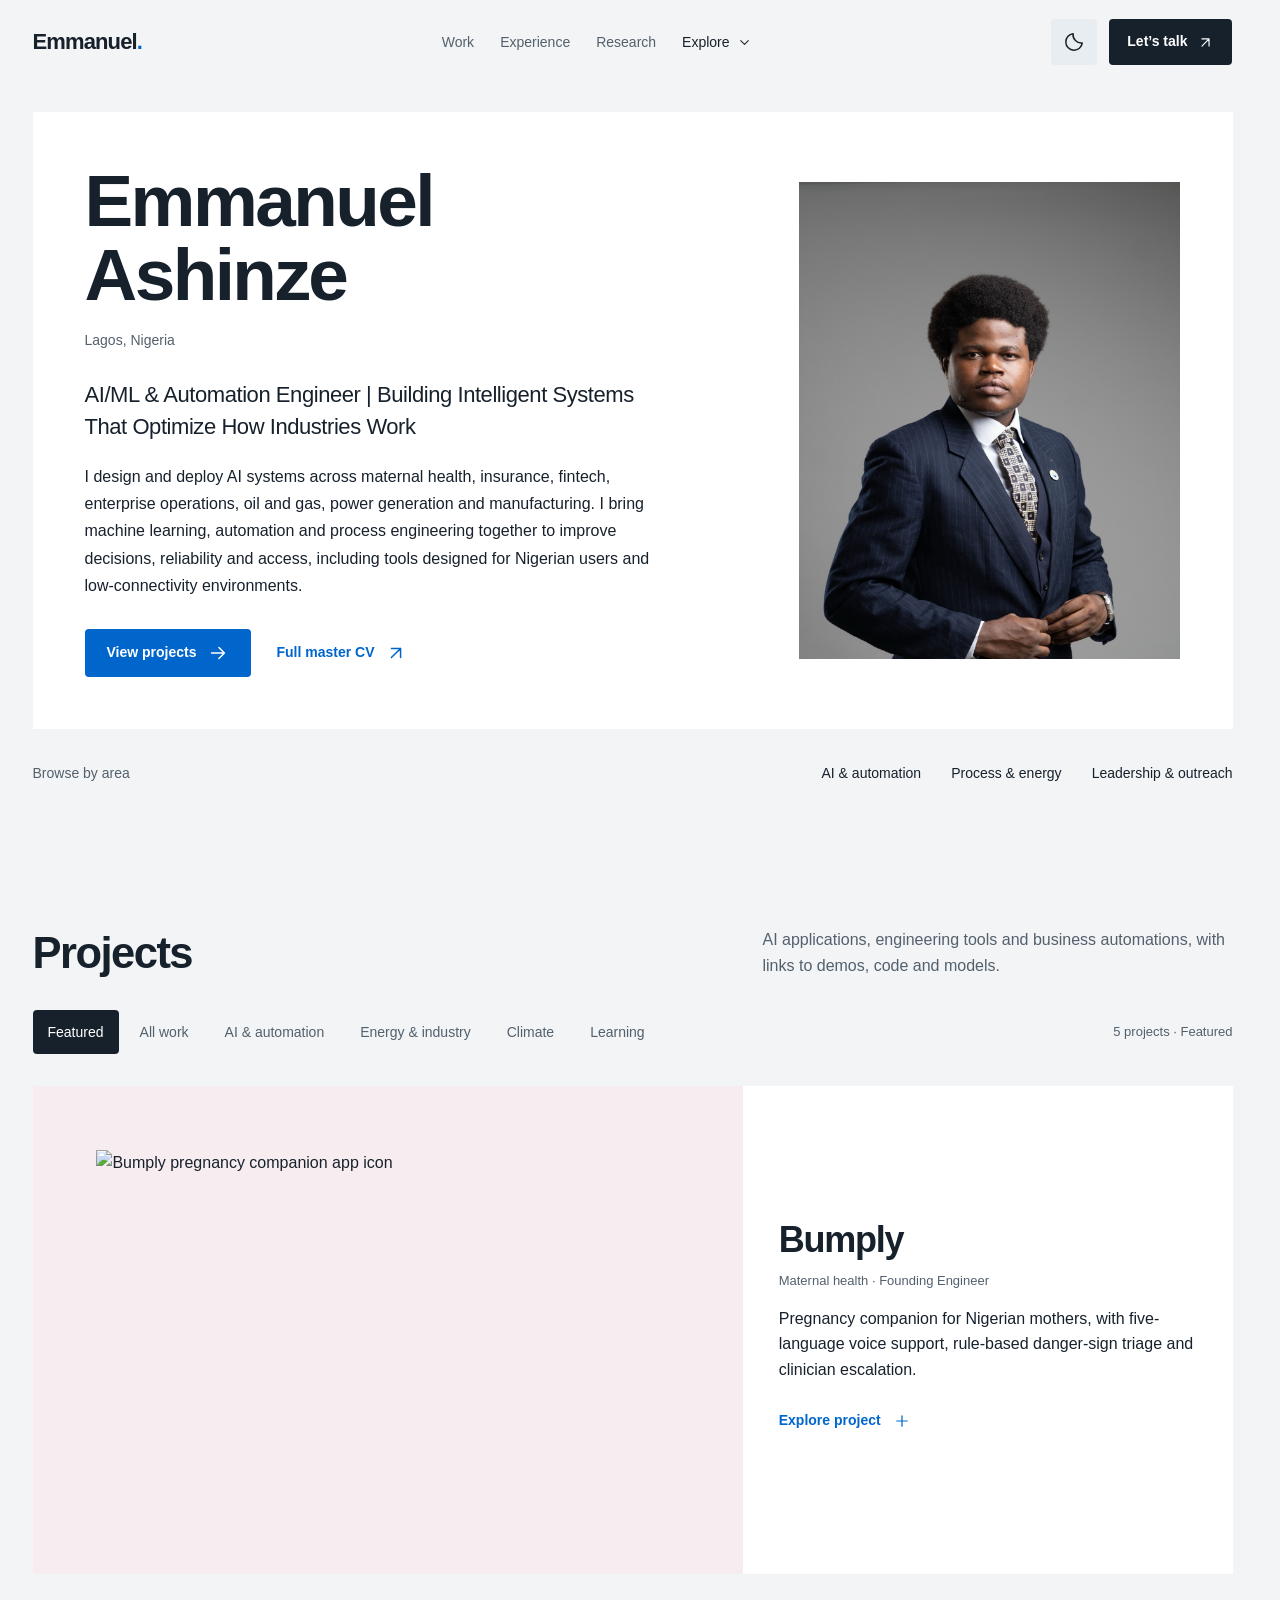
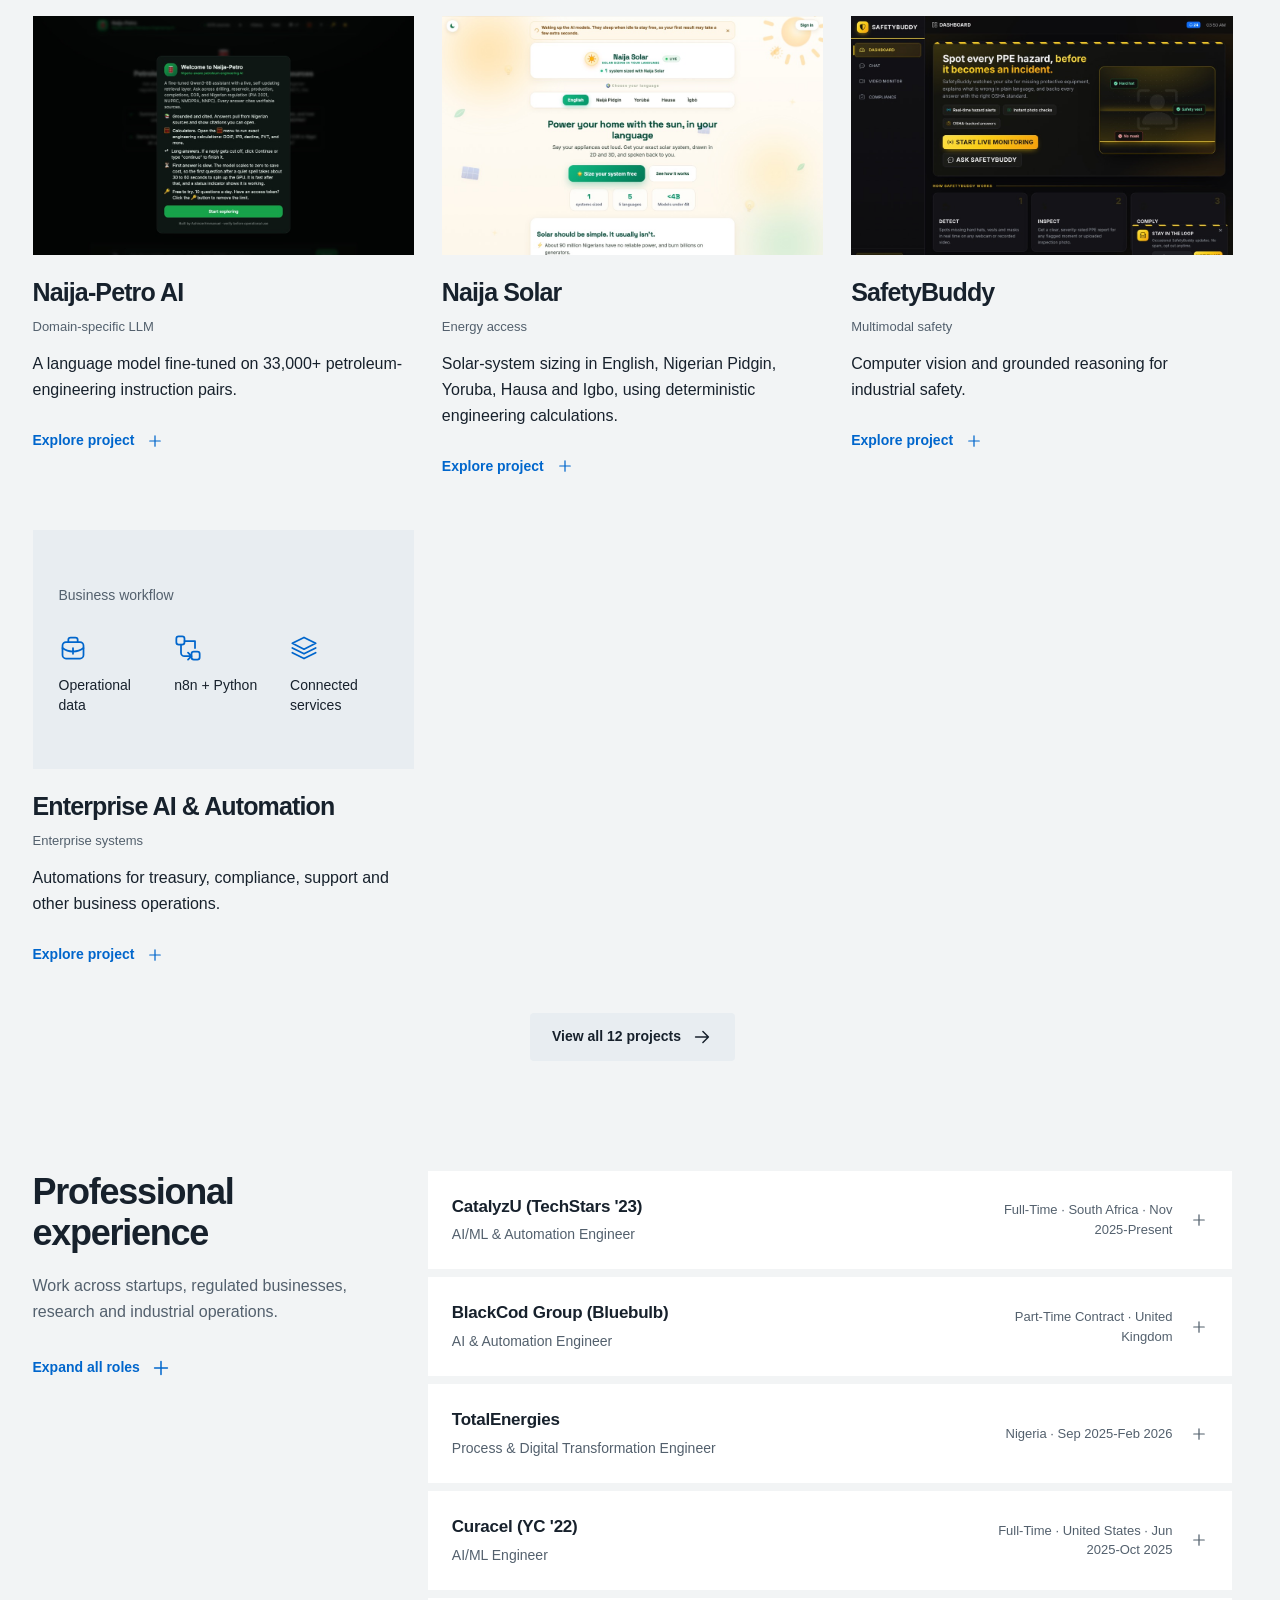
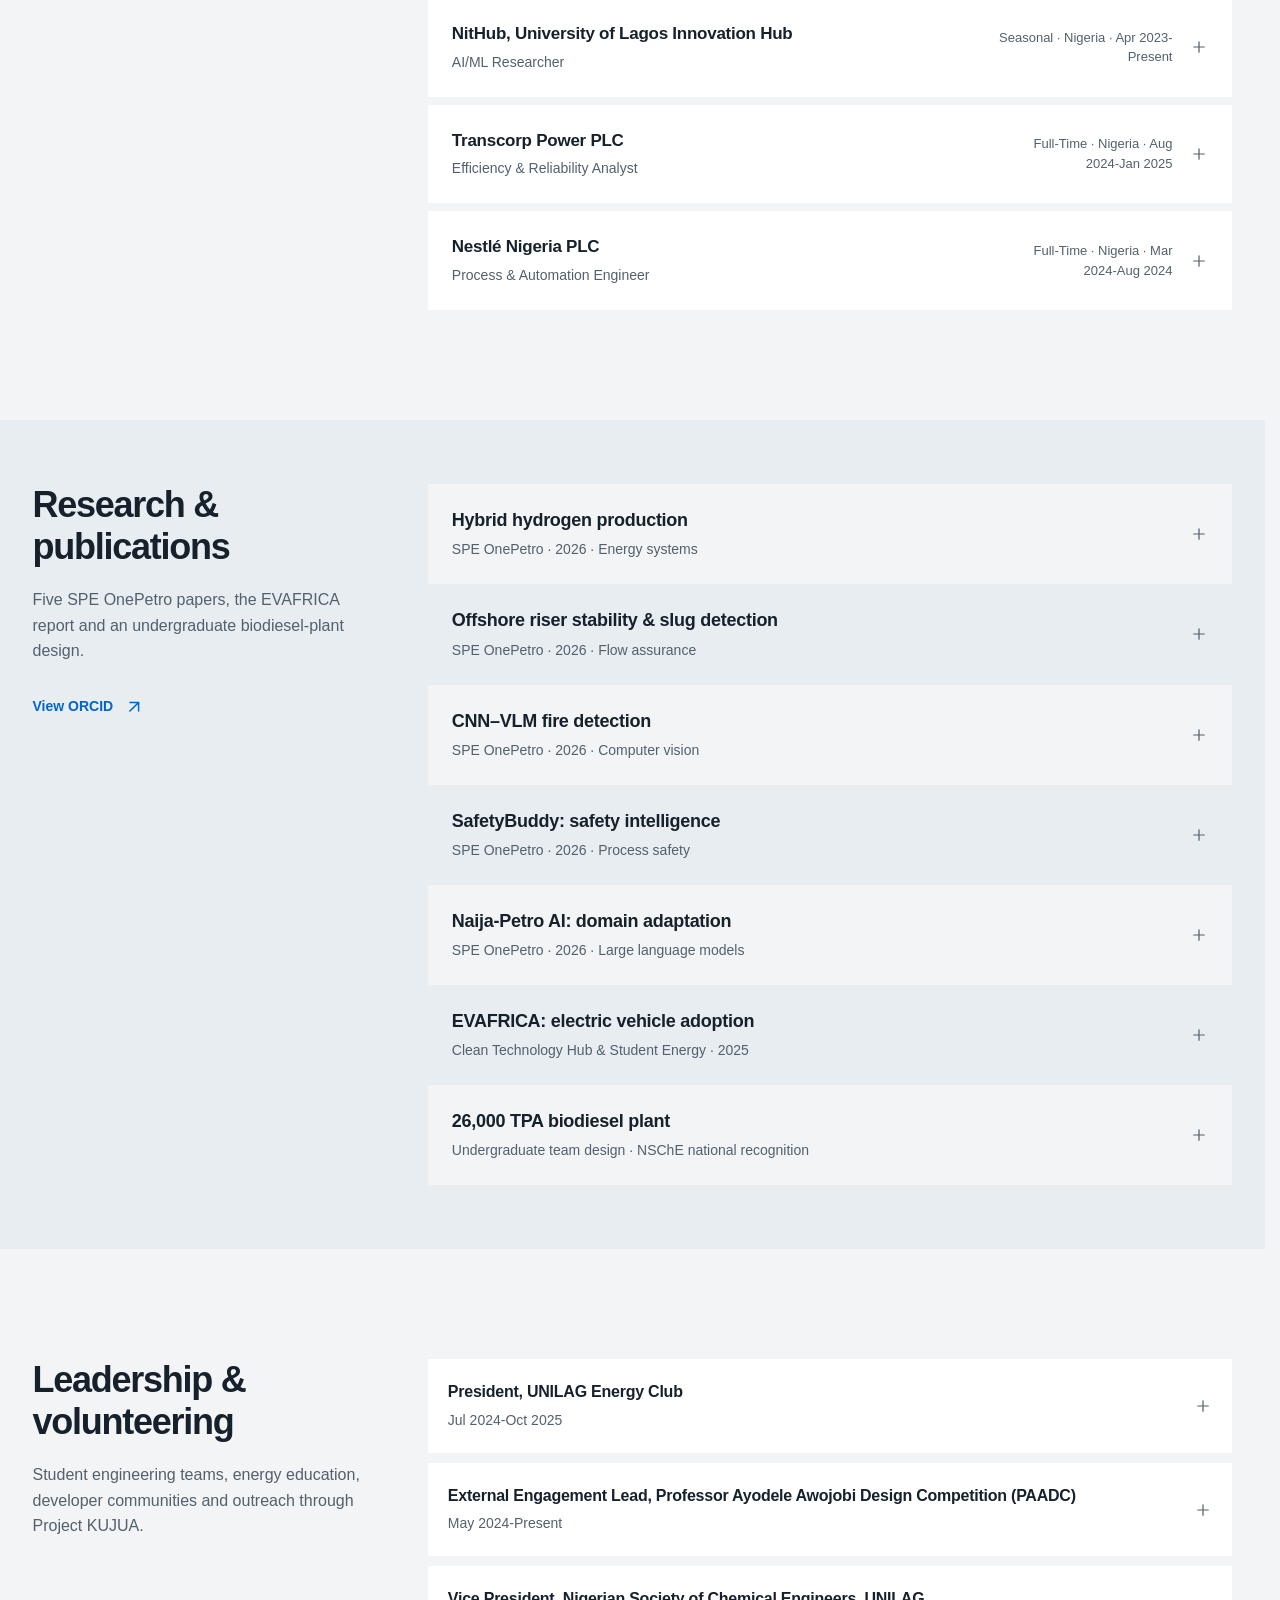
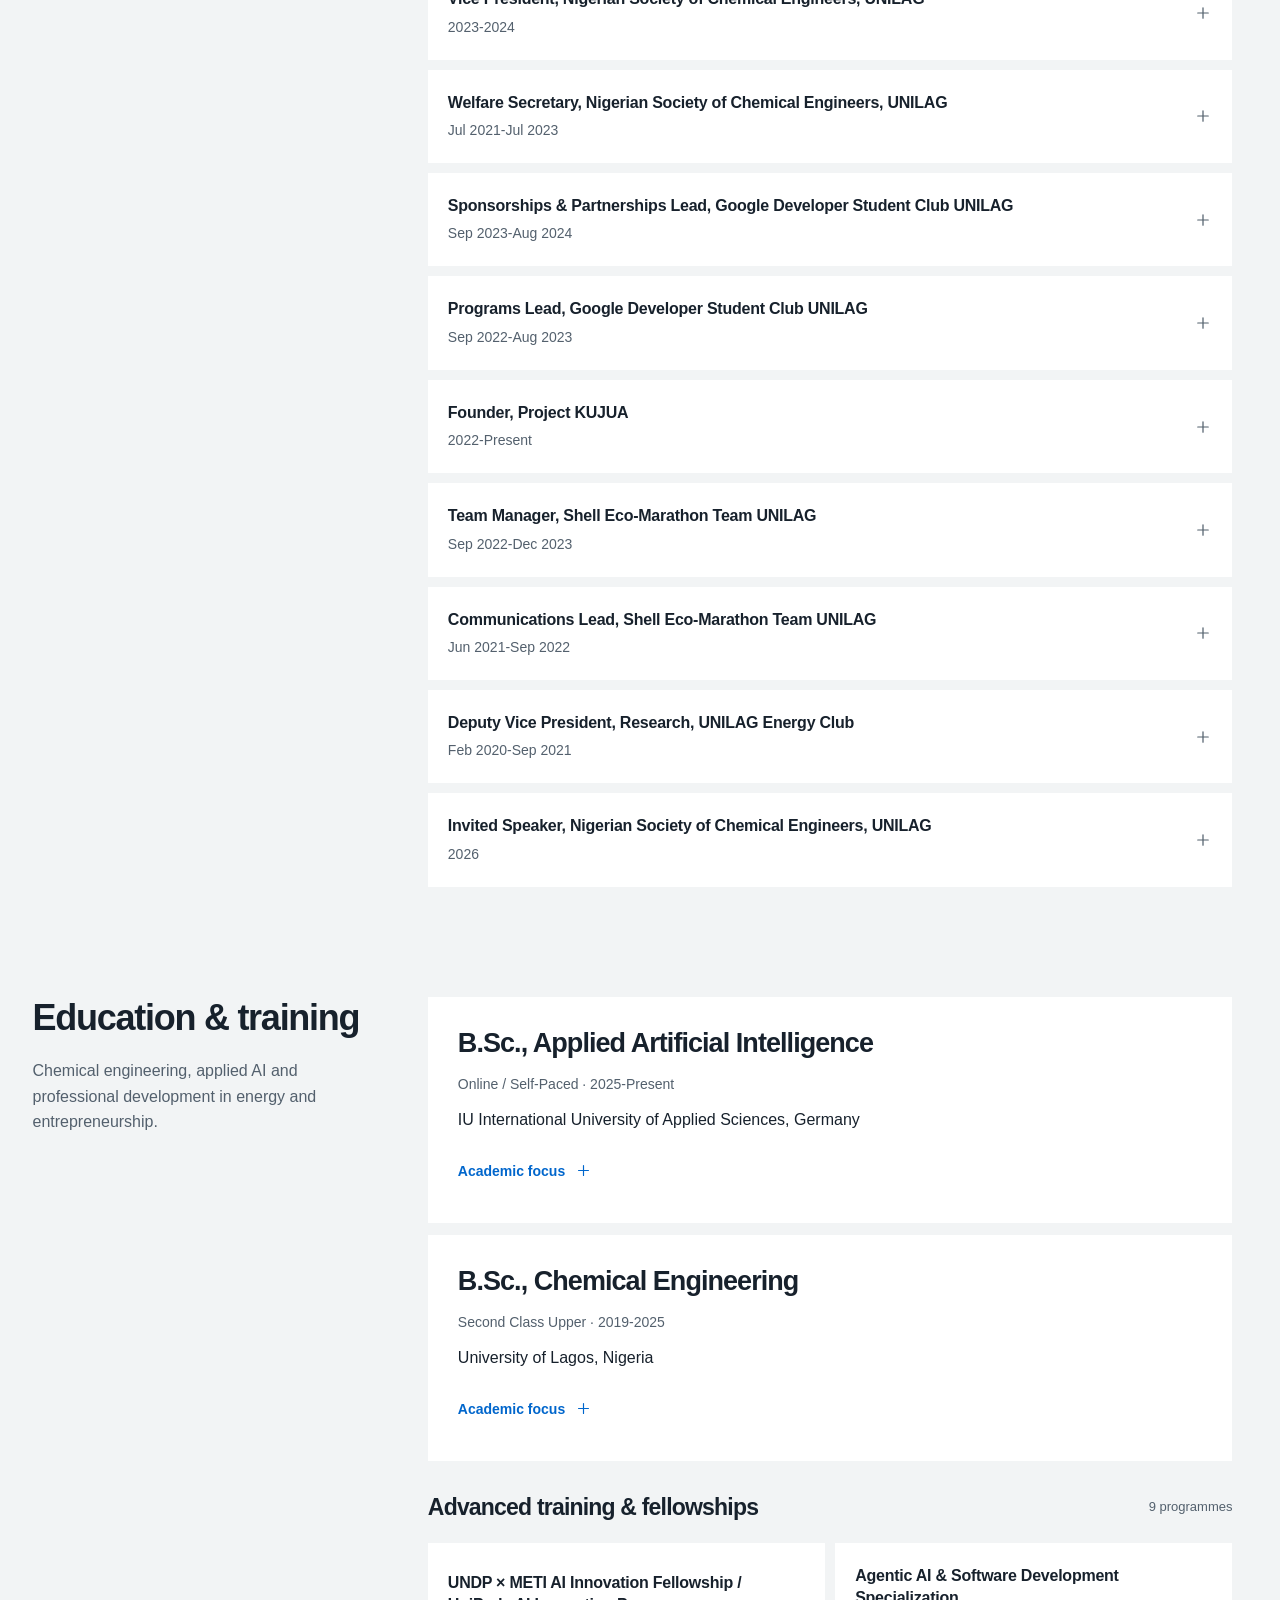
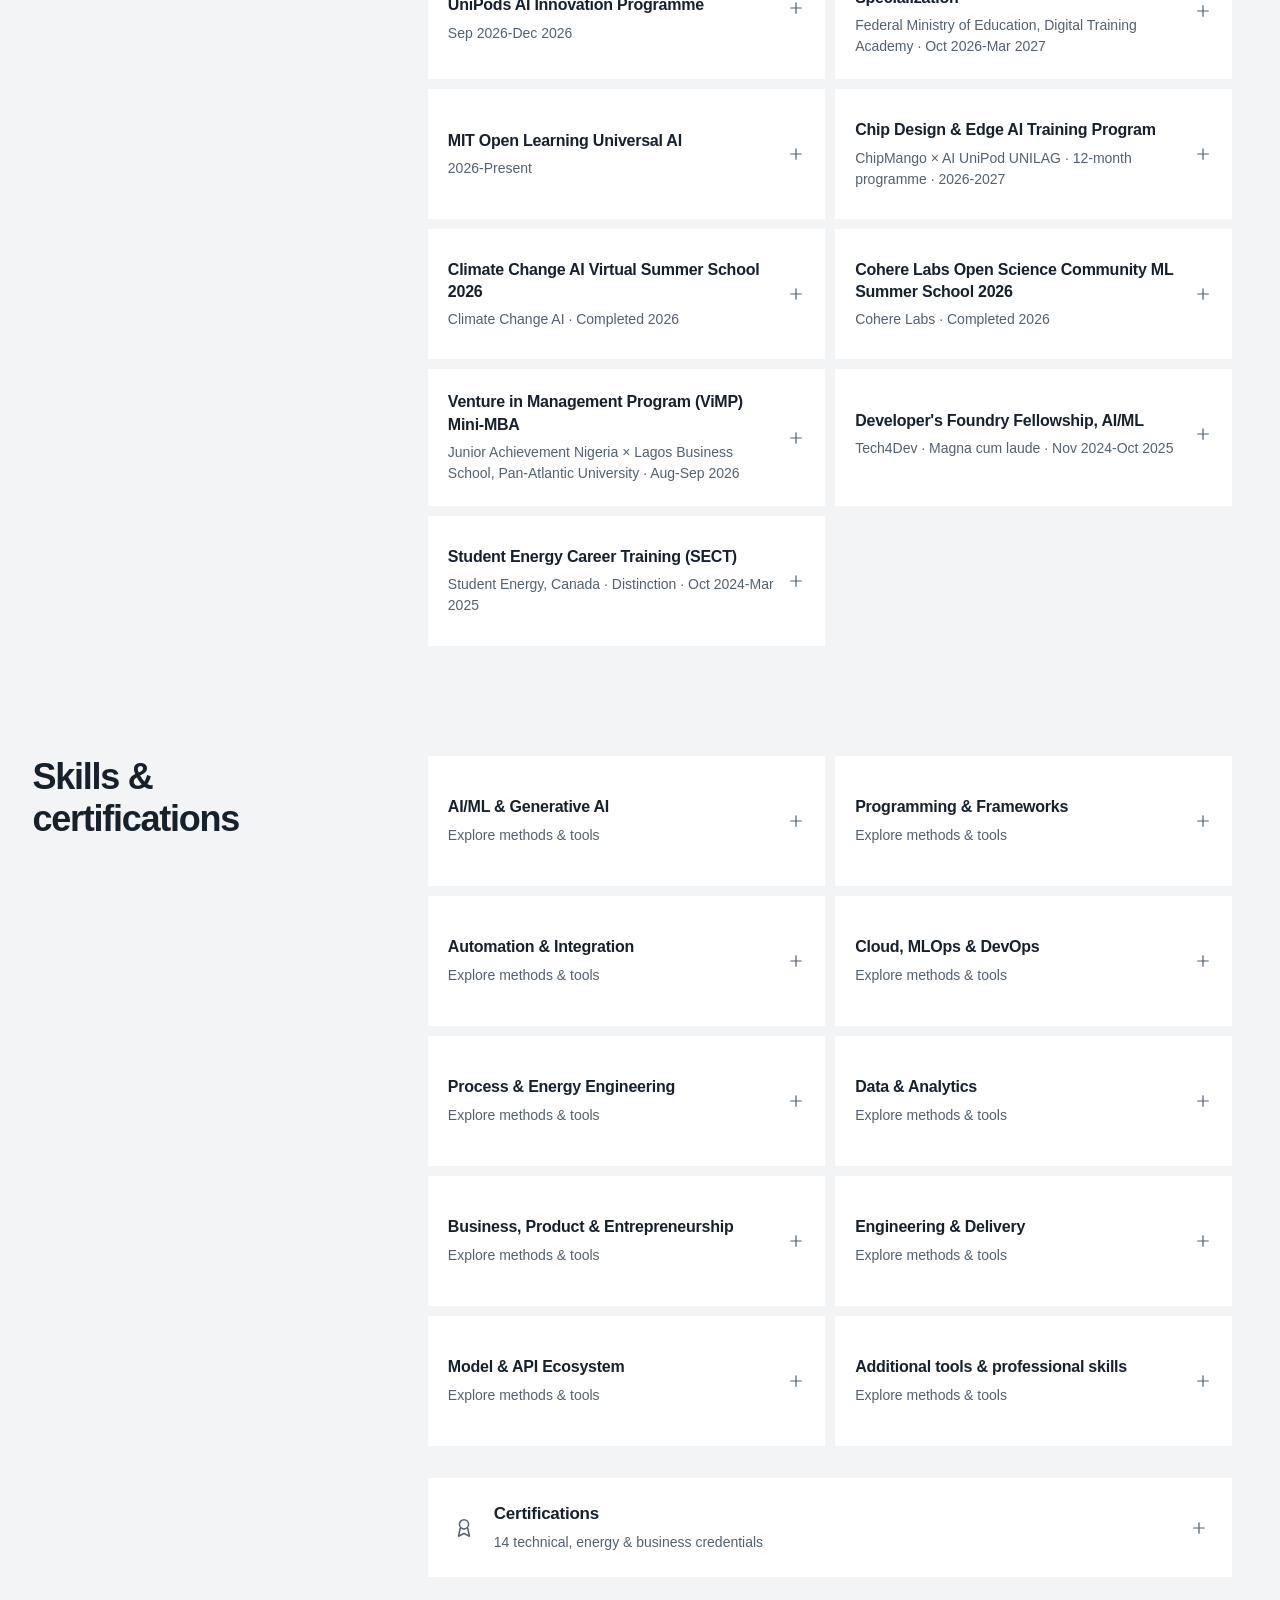
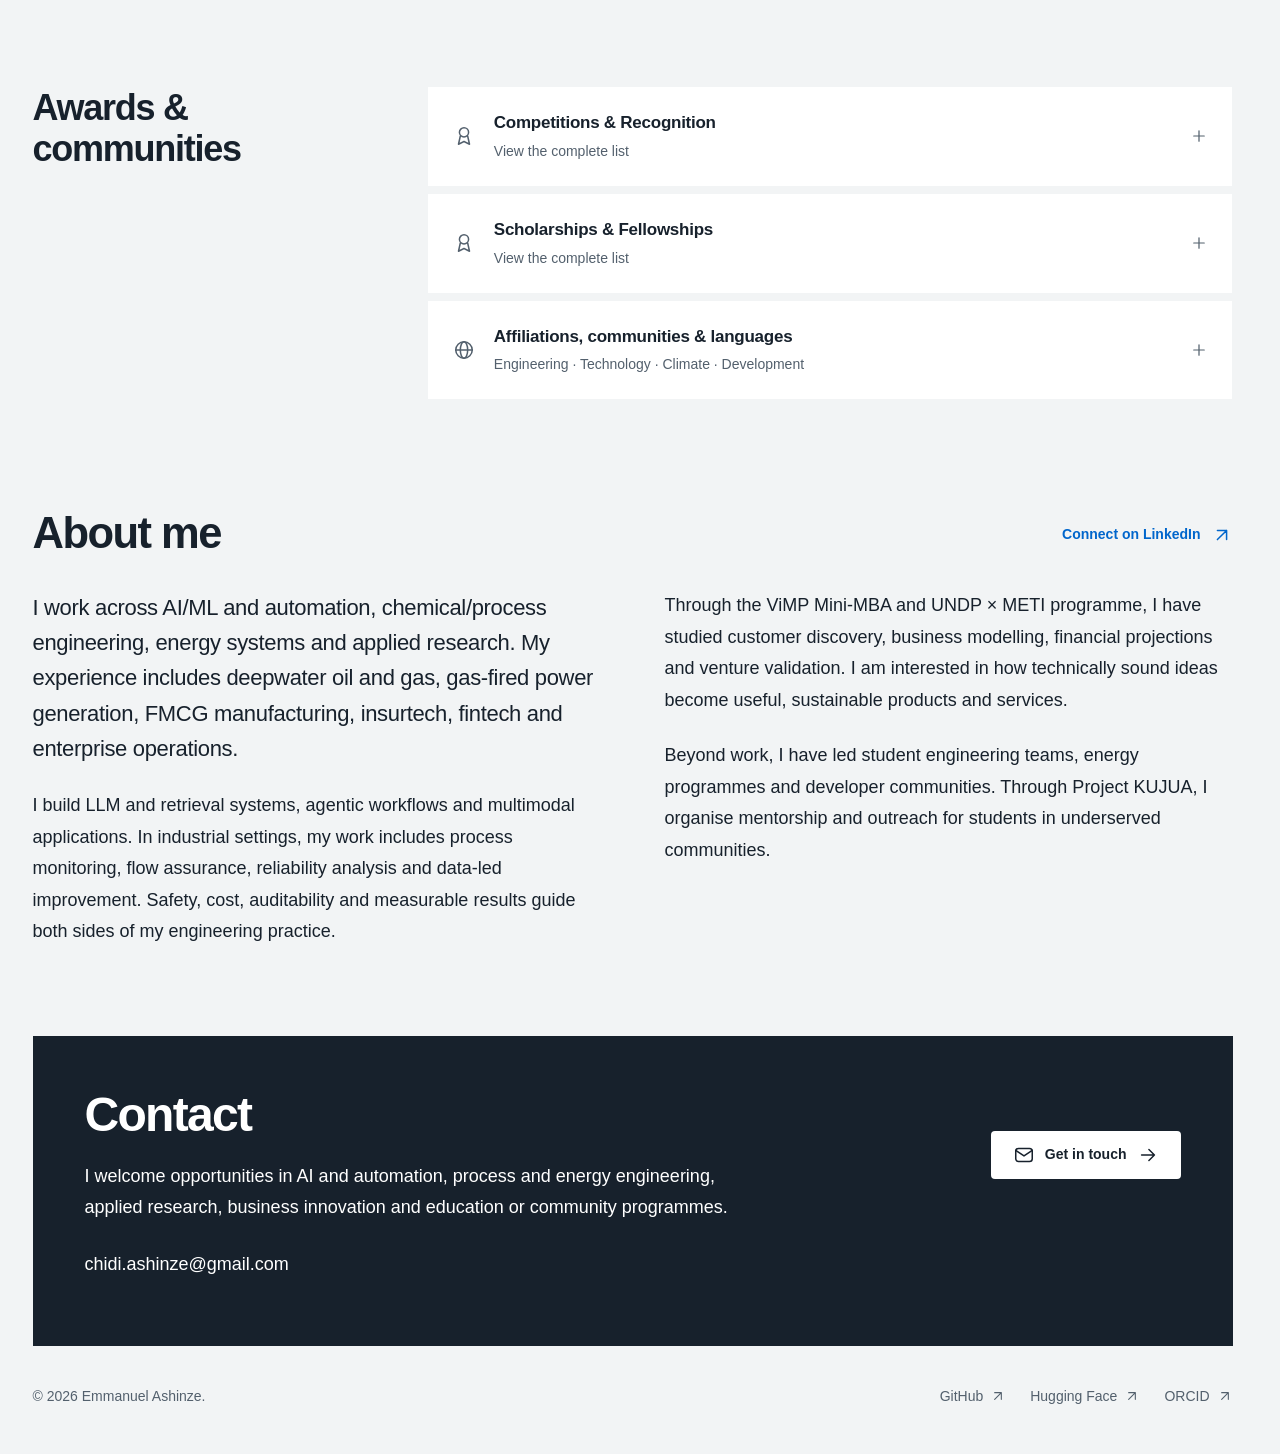
==== index.html @ da6cbead "Refine portfolio AI/ML headline and cross-industry introduction" ====
<!DOCTYPE html><html lang="en"><head>
<meta charset="utf-8">
<meta content="width=device-width, initial-scale=1.0" name="viewport">
<title>Emmanuel Ashinze | AI, Process Engineering &amp; Energy</title>
<meta content="Emmanuel Ashinze: AI/ML & Automation Engineer building intelligent systems that optimize how industries work, across health, finance, energy, oil and gas, manufacturing and research." name="description">
<meta content="Emmanuel Ashinze" name="author">
<meta content="index, follow, max-image-preview:large" name="robots">
<link href="https://portfolio.shinzii.tech/" rel="canonical">
<meta content="website" property="og:type">
<meta content="https://portfolio.shinzii.tech/" property="og:url">
<meta content="Emmanuel Ashinze | AI, Process Engineering &amp; Energy" property="og:title">
<meta content="Emmanuel Ashinze: AI/ML and automation engineer, chemical/process engineer and researcher working across energy, oil and gas, industrial operations, business innovation and social impact." property="og:description">
<meta content="https://portfolio.shinzii.tech/assets/img/about/headshot-2026.jpg" property="og:image">
<meta content="summary_large_image" name="twitter:card">
<meta content="Emmanuel Ashinze | AI, Process Engineering &amp; Energy" name="twitter:title">
<meta content="Emmanuel Ashinze: AI/ML and automation engineer, chemical/process engineer and researcher working across energy, oil and gas, industrial operations, business innovation and social impact." name="twitter:description">
<meta content="https://portfolio.shinzii.tech/assets/img/about/headshot-2026.jpg" name="twitter:image">
<meta content="#f2f4f5" name="theme-color">
<link href="assets/img/favicon-me.png?v=20261004" rel="icon" type="image/png">
<link href="assets/img/apple-touch-icon.png?v=20261004" rel="apple-touch-icon">
<link crossorigin="" href="https://fonts.gstatic.com" rel="preconnect">
<script type="application/ld+json">{
  "@context": "https://schema.org",
  "@type": "ProfilePage",
  "dateModified": "2026-11-05",
  "mainEntity": {
    "@type": "Person",
    "name": "Emmanuel Ashinze",
    "alternateName": [
      "Ashinze Emmanuel Chidi",
      "Emmanuel Chidi Ashinze"
    ],
    "url": "https://portfolio.shinzii.tech/",
    "image": "https://portfolio.shinzii.tech/assets/img/about/headshot-2026.jpg",
    "email": "mailto:chidi.ashinze@gmail.com",
    "jobTitle": "AI/ML & Automation Engineer",
    "sameAs": [
      "https://github.com/Mystique1337",
      "https://huggingface.co/Shinzmann",
      "https://www.linkedin.com/in/ashinze-emmanuel-5a6757193/",
      "https://orcid.org/0009-0007-1033-7626"
    ],
    "knowsAbout": [
      "Machine Learning",
      "Large Language Models",
      "LLM Fine-Tuning",
      "Retrieval-Augmented Generation",
      "Agentic AI",
      "Workflow Automation",
      "MLOps",
      "Computer Vision",
      "Multimodal AI",
      "Process Engineering",
      "Energy Systems",
      "Flow Assurance",
      "Process Safety",
      "Reliability Engineering",
      "Oil and Gas",
      "Business Innovation",
      "Entrepreneurship",
      "Energy Transition"
    ]
  }
}</script>
<style>:root{--bg:#f2f4f5;--surface:#fff;--surface-soft:#e8edf1;--ink:#17212c;--muted:#53606d;--line:#cbd4dc;--blue:#0066cc;--blue-hover:#004eaa;--max:1200px;--ease:cubic-bezier(.23,1,.32,1);font-family:-apple-system,BlinkMacSystemFont,"Segoe UI",Helvetica,Arial,sans-serif;color-scheme:light}
*{box-sizing:border-box}html{scroll-behavior:smooth;scroll-padding-top:100px;scrollbar-gutter:stable}body{margin:0;background:var(--bg);color:var(--ink);font-size:16px;line-height:1.6;-webkit-font-smoothing:antialiased}body.modal-open{overflow:hidden}::selection{background:var(--blue);color:var(--surface)}button,summary,input{font:inherit}button,summary{cursor:pointer;touch-action:manipulation}button,a,summary{-webkit-tap-highlight-color:transparent}button{color:inherit}a{color:inherit;text-underline-offset:5px}img{max-width:100%;display:block}svg{flex-shrink:0}h1,h2,h3,p{margin:0}h1,h2,h3{font-weight:650;letter-spacing:-.035em;line-height:1.12;text-wrap:balance}h2{font-size:clamp(32px,3.4vw,46px)}h3{font-size:24px}p{overflow-wrap:break-word}[hidden]{display:none!important}.icon{width:22px;height:22px;vertical-align:middle;pointer-events:none}a,button,summary{scroll-margin-block:110px 24px}:focus-visible{outline:3px solid var(--blue);outline-offset:5px}.container{width:min(calc(100% - 64px),var(--max));margin-inline:auto}.skip-link{position:fixed;left:24px;top:-100px;background:var(--ink);color:var(--surface);padding:12px 20px;z-index:100}.skip-link:focus{top:12px}
.button,.text-link,.icon-button{display:inline-flex;align-items:center;justify-content:center;gap:10px;min-height:46px;line-height:1.4;text-decoration:none;font-weight:600;font-size:14px;transition:transform 140ms var(--ease),background-color 160ms ease,color 160ms ease}
.button{border:0;border-radius:4px;padding:13px 22px;background:var(--surface-soft);color:var(--ink)}.button.primary{background:var(--blue);color:#fff}.text-link{justify-content:flex-start;border:0;padding:10px 0;color:var(--blue);background:transparent}.icon-button{height:46px;width:46px;border:0;border-radius:4px;background:var(--surface-soft);padding:0}.button:active,.icon-button:active,.segments button:active{transform:scale(.97)}
.nav-shell{position:sticky;top:0;z-index:30;height:84px;background:var(--bg)}.nav{height:84px;display:flex;align-items:center;justify-content:space-between;gap:28px}.brand{font-size:22px;font-weight:750;letter-spacing:-.04em;text-decoration:none;white-space:nowrap}.brand-dot{color:var(--blue)}.nav-links{display:flex;align-items:center;gap:26px;font-size:14px}.nav-links>a{display:flex;align-items:center;min-height:44px;text-decoration:none;color:var(--muted)}.nav a[aria-current]{color:var(--blue)}.nav-actions{display:flex;align-items:center;gap:12px}.nav-contact{background:var(--ink);color:var(--surface);padding:12px 18px}.nav-contact .icon{width:17px;height:17px}.nav-more{position:relative}.nav-more summary{list-style:none;display:flex;align-items:center;gap:7px;min-height:44px}.nav-more summary::-webkit-details-marker{display:none}.nav-more summary .icon{width:15px;height:15px;transition:transform 180ms var(--ease)}.nav-more[open] summary .icon{transform:rotate(180deg)}.nav-menu{position:absolute;right:-12px;top:52px;width:320px;max-height:70dvh;overflow:auto;overscroll-behavior:contain;background:var(--surface);border-radius:12px;padding:10px;box-shadow:0 12px 44px #0002;transform-origin:top right}.nav-menu a{display:flex;align-items:center;gap:12px;padding:10px 14px;min-height:48px;border-radius:6px;font-size:14px;text-decoration:none}.nav-menu .icon{width:20px;height:20px;color:var(--muted)}.nav-menu a.mobile-nav{display:none}
.hero{padding:28px 0 0}.hero-grid{display:grid;grid-template-columns:minmax(0,1.4fr) minmax(0,.8fr);background:var(--surface);gap:48px;padding:52px;align-items:center}.hero h1{font-size:clamp(50px,5.7vw,76px);line-height:1.02;max-width:620px;margin-bottom:16px}.hero-location{font-size:14px;color:var(--muted);margin-bottom:28px}.hero-lead{font-size:22px;font-weight:500;line-height:1.45;letter-spacing:-.02em;max-width:580px;margin-bottom:20px}.hero-description{font-size:16px;line-height:1.7;max-width:580px}.hero-actions{display:flex;gap:26px;align-items:center;flex-wrap:wrap;margin-top:30px}.hero-visual{min-width:0}.portrait{overflow:hidden;background:var(--surface-soft)}.portrait img{width:100%;height:auto;aspect-ratio:4/5;object-fit:cover;object-position:top}.scope-nav{display:flex;align-items:center;gap:30px;flex-wrap:wrap;padding:22px 0;font-size:14px}.scope-nav>span{color:var(--muted);margin-right:auto}.scope-nav a{display:flex;align-items:center;min-height:44px;text-decoration:none}
.section{padding-top:110px}.section-head{display:flex;justify-content:space-between;align-items:end;gap:32px;margin-bottom:32px}.section-head>div{min-width:0}.section-intro{max-width:470px;font-size:16px;line-height:1.6;color:var(--muted)}.work-toolbar{display:flex;align-items:center;justify-content:space-between;gap:20px;margin-bottom:32px}.segments{display:flex;flex-wrap:wrap;gap:6px}.segments button{min-height:44px;padding:10px 15px;border:0;border-radius:4px;background:transparent;font-size:14px;line-height:1.5;color:var(--muted);transition:transform 140ms var(--ease),background-color 160ms ease}.segments button[aria-pressed=true]{background:var(--ink);color:var(--surface)}#project-count{font-size:13px;white-space:nowrap;color:var(--muted);font-variant-numeric:tabular-nums}
.project-grid{display:grid;grid-template-columns:repeat(3,minmax(0,1fr));gap:42px 28px}.project-card{min-width:0}.project-card:first-child{grid-column:1/-1;display:grid;grid-template-columns:minmax(0,1.45fr) minmax(0,1fr);background:var(--surface);align-items:center;gap:0}.project-card:first-child .project-card-body{padding:36px}.project-card:first-child h3{font-size:36px}.project-image{background:var(--surface-soft);aspect-ratio:16/10;overflow:hidden}.project-image img{width:100%;height:100%;object-fit:cover;object-position:top}.project-card:first-child>.project-image{aspect-ratio:16/11}.project-card-body{padding-top:22px}.project-card h3{font-size:25px;line-height:1.2;margin-bottom:10px}.project-category{font-size:13px;color:var(--muted);margin-bottom:14px}.project-summary{font-size:16px;line-height:1.6}.project-disclosure{margin-top:16px}.project-disclosure>summary{display:flex;align-items:center;gap:12px;list-style:none;color:var(--blue);min-height:44px;width:fit-content;font-weight:600;font-size:14px}.project-disclosure>summary::-webkit-details-marker{display:none}.project-disclosure>summary .icon{width:18px;height:18px;transition:transform 160ms var(--ease)}.project-detail{padding-top:24px}.project-detail h2{font-size:32px;margin-bottom:14px}.detail-category{color:var(--muted);font-size:14px;margin-bottom:24px}.project-detail .project-image{margin-bottom:28px;aspect-ratio:auto}.project-detail .project-image img{height:auto;object-fit:contain}.detail-copy{max-width:70ch}.detail-copy p{margin-bottom:18px;font-size:16px;line-height:1.75}.detail-copy strong{font-weight:650}.links{display:flex;gap:12px 22px;flex-wrap:wrap;margin-top:24px}.links a{display:flex;align-items:center;gap:7px;min-height:44px;color:var(--blue);font-weight:600;font-size:14px;text-decoration:none}.links .icon{width:17px;height:17px}.view-all{margin:36px auto 0;display:flex;width:fit-content}.workflow-visual{margin:0;background:var(--surface-soft);padding:26px;aspect-ratio:16/10;display:flex;flex-direction:column;justify-content:center}.workflow-visual figcaption{font-size:14px;color:var(--muted);margin-bottom:28px}.workflow-steps{display:grid;grid-template-columns:repeat(3,minmax(0,1fr));gap:18px}.workflow-step{min-width:0}.workflow-step .icon{color:var(--blue);width:28px;height:28px}.workflow-step span{display:block;font-size:14px;line-height:1.4;margin-top:14px;overflow-wrap:anywhere}.project-detail .workflow-visual{margin-bottom:28px}
.chapter>.container{display:grid;grid-template-columns:minmax(0,.7fr) minmax(0,1.7fr);gap:0 64px;align-items:start}.chapter .section-head{display:block;position:sticky;top:112px;margin:0}.chapter .section-head h2{font-size:36px;line-height:1.15}.chapter .section-intro{margin-top:20px}.chapter .section-head .text-link,.expand-section{margin-top:20px}.experience-layout,.research-layout{min-width:0}.record-list{display:grid;gap:8px}.disclosure{min-width:0;background:var(--surface);border:0}.disclosure>summary{display:flex;align-items:center;list-style:none;gap:18px;padding:24px;min-height:92px}.disclosure>summary::-webkit-details-marker{display:none}.summary-copy{flex:1;min-width:0}.record-title{display:block;font-size:17px;font-weight:600;line-height:1.4;letter-spacing:-.015em}.record-meta{display:block;font-size:14px;color:var(--muted);line-height:1.5;margin-top:6px;overflow-wrap:anywhere}.record-icon{width:24px;display:flex;align-items:center;justify-content:center;color:var(--muted)}.record-icon .icon{width:22px;height:22px}.expand-icon{height:18px;width:18px;color:var(--muted);transition:transform 180ms var(--ease)}details[open]>summary>.expand-icon{transform:rotate(45deg)}.disclosure[open]{background:var(--surface)}.disclosure-body{padding:0 24px 28px;font-size:16px;line-height:1.75}.disclosure-body p{margin-bottom:16px}.disclosure-body p:last-child{margin-bottom:0}.disclosure-body h3{font-size:22px;line-height:1.3;margin-bottom:14px}.content-list{margin:0;padding-left:20px}.content-list li{padding-left:4px;margin-bottom:12px}.content-list li:last-child{margin:0}.role-date{font-size:13px;line-height:1.5;color:var(--muted);text-align:right;max-width:175px;font-variant-numeric:tabular-nums}.two-column-records{display:grid;grid-template-columns:repeat(2,minmax(0,1fr));gap:10px}.two-column-records .disclosure>summary{padding:22px 20px;min-height:130px;gap:12px}.two-column-records .record-icon{display:none}.two-column-records .record-title{font-size:16px}#experience .record-icon,#research .record-icon,#training .record-icon{display:none}#research{background:var(--surface-soft);padding-block:64px;margin-top:110px}#research .disclosure{background:transparent}#research .record-list{gap:0}#research .disclosure:nth-child(odd){background:var(--bg)}#research .record-title{font-size:18px}#research .record-meta{font-size:14px}#leadership .two-column-records{grid-template-columns:1fr}#leadership .disclosure>summary{min-height:90px}.degree-grid{display:grid;grid-template-columns:1fr;gap:12px}.degree-card{background:var(--surface);padding:30px}.degree-card h3{font-size:27px;line-height:1.2;margin-bottom:15px}.degree-meta{font-size:14px;line-height:1.5;color:var(--muted);margin-bottom:12px}.degree-card>p:not(.degree-meta){font-size:16px;line-height:1.6;margin-bottom:16px}.inline-disclosure>summary{display:flex;align-items:center;gap:10px;list-style:none;color:var(--blue);font-size:14px;min-height:44px;font-weight:600}.inline-disclosure>summary::-webkit-details-marker{display:none}.inline-disclosure .icon{width:17px;height:17px}.inline-disclosure .disclosure-body{padding:10px 0 0}.subsection{grid-column:2;margin-top:32px;min-width:0}.subsection-head{display:flex;justify-content:space-between;align-items:center;gap:20px;margin-bottom:20px}.subsection-head h3{font-size:23px;line-height:1.3}.subsection-head>span{font-size:13px;color:var(--muted);white-space:nowrap}.plain-list{margin:0;padding-left:20px;columns:2;column-gap:30px}.plain-list li{break-inside:avoid;margin-bottom:14px;padding-left:3px}#certifications .plain-list{columns:1}.about-layout{min-width:0}.about-prose{columns:2;column-gap:64px}.about-prose p{font-size:18px;line-height:1.75;margin-bottom:24px;break-inside:avoid}.about-prose p:first-child{font-size:22px;line-height:1.6;letter-spacing:-.015em}
.contact-section{padding:88px 0 0}.contact-card{background:var(--ink);color:var(--surface);padding:52px;display:grid;grid-template-columns:minmax(0,1fr) auto;gap:20px 48px}.contact-card h2{font-size:48px}.contact-card>p{max-width:690px;grid-column:1;font-size:18px;line-height:1.7}.contact-card>.button{grid-column:2;grid-row:1/3;align-self:center;background:var(--surface);color:var(--ink)}.contact-email{grid-column:1;margin-top:8px;font-size:18px;min-height:44px;width:fit-content;text-decoration:none;overflow-wrap:anywhere}.footer{padding:28px 0 36px;color:var(--muted);font-size:14px}.footer-inner{display:flex;align-items:center;justify-content:space-between;gap:20px}.footer-links{display:flex;gap:24px;flex-wrap:wrap}.footer-links a{display:flex;align-items:center;gap:7px;min-height:44px;text-decoration:none}.footer-links .icon{width:16px;height:16px}
dialog{border:0;border-radius:16px;background:var(--surface);color:var(--ink);padding:0;width:min(800px,calc(100% - 48px));max-height:88dvh;overflow:auto;overscroll-behavior:contain;box-shadow:0 24px 80px #0004;scrollbar-width:thin;scrollbar-color:var(--line) var(--surface)}dialog::backdrop{background:#0b1628b3}.window-toolbar{position:sticky;top:0;z-index:3;display:flex;justify-content:space-between;align-items:center;padding:14px 24px;background:var(--surface-soft)}.window-toolbar>span{font-size:14px;color:var(--muted)}.window-content{padding:32px}.window-content .project-detail{padding:0}.window-content .links a{padding:11px 16px;background:var(--surface-soft);border-radius:4px}.window-content h2{font-size:34px;line-height:1.2}.window-content .project-image img{width:100%;height:auto}.window-content .workflow-visual{aspect-ratio:2/1}
:root[data-theme=dark]{--bg:#12171d;--surface:#1d2630;--surface-soft:#26323e;--ink:#f1f5f9;--muted:#b4c1cd;--line:#526577;--blue:#8ec5ff;--blue-hover:#b5d9ff;color-scheme:dark}:root[data-theme=dark] .button.primary{color:#12171d}:root[data-theme=dark] .contact-card{background:#1d2630;color:#f1f5f9}:root[data-theme=dark] .contact-card .button{background:#8ec5ff;color:#12171d}:root[data-theme=dark] .portrait{background:#29333d}
@media(hover:hover) and (pointer:fine){.button:hover,.icon-button:hover,.nav-menu a:hover{background:var(--surface-soft)}.button.primary:hover{background:var(--blue-hover)}.nav-contact:hover{background:var(--muted)}.text-link:hover,.scope-nav a:hover,.links a:hover,.footer-links a:hover{text-decoration:underline}.nav-links>a:hover{color:var(--blue)}.segments button:not([aria-pressed=true]):hover{background:var(--surface-soft);color:var(--ink)}.disclosure>summary:hover{background:var(--surface-soft)}.project-disclosure>summary:hover .icon{transform:translateX(3px)}.project-disclosure>summary:hover{text-decoration:underline}.contact-card .button:hover{background:var(--surface-soft);color:var(--ink)}}
@media(min-width:801px){.nav-more[open] .nav-menu{animation:menu-in 160ms var(--ease)}}@keyframes menu-in{from{opacity:0;transform:translateY(-4px) scale(.98)}to{opacity:1;transform:none}}
@media(max-width:1024px){.hero-grid{padding:36px;gap:32px;grid-template-columns:1.25fr .8fr}.hero h1{font-size:60px}.hero-lead{font-size:20px}.chapter>.container{grid-template-columns:230px minmax(0,1fr);gap:0 32px}.chapter .section-head h2{font-size:32px}.role-date{max-width:130px}.two-column-records{grid-template-columns:1fr}.project-grid{gap:32px 20px}.project-card:first-child .project-card-body{padding:26px}.project-card:first-child h3{font-size:30px}.project-card h3{font-size:23px}.workflow-visual{padding:20px}.workflow-steps{gap:12px}.workflow-step span{font-size:13px}.about-prose{column-gap:36px}.contact-card{padding:40px}}
@media(max-width:800px){.container{width:calc(100% - 40px)}.nav-links>a:nth-child(2),.nav-links>a:nth-child(3){display:none}.nav-menu a.mobile-nav{display:flex}.nav-links{margin-left:auto;gap:20px}.hero-grid{padding:32px;grid-template-columns:1.25fr .8fr;gap:24px}.hero h1{font-size:46px}.hero-lead{font-size:18px}.hero-description{font-size:16px}.hero-actions{gap:12px}.hero-actions .button{padding:12px 16px}.scope-nav{gap:10px 24px}.scope-nav>span{flex-basis:100%}.section{padding-top:80px}.section-head{display:block}.section-intro{max-width:650px;margin-top:18px}.work-toolbar{display:block}.segments{margin-bottom:14px}.project-grid{grid-template-columns:repeat(2,minmax(0,1fr))}.project-card:first-child{grid-template-columns:1fr;grid-column:auto;background:transparent;display:block}.project-card:first-child>.project-image{aspect-ratio:16/10}.project-card:first-child .project-card-body{padding:22px 0 0}.project-card:first-child h3{font-size:25px}.chapter>.container{display:block}.chapter .section-head{position:static;margin-bottom:28px}.chapter .section-head h2{font-size:36px}.chapter .section-intro{max-width:600px}.chapter .record-list{gap:10px}.role-date{max-width:190px}.two-column-records{grid-template-columns:repeat(2,minmax(0,1fr))}#research{margin-top:80px;padding-block:48px}.degree-grid{grid-template-columns:repeat(2,minmax(0,1fr))}.degree-card{padding:24px}.degree-card h3{font-size:25px}.about-prose{columns:1;max-width:70ch}.contact-card{gap:20px;padding:32px}.contact-card h2{font-size:40px}.contact-card>.button{grid-column:1;grid-row:auto;justify-self:start}.contact-card>p{font-size:16px}.footer-inner{align-items:start}.footer-links{gap:14px}.nav-contact{font-size:13px}}
@media(max-width:600px){html{scroll-padding-top:84px}.container{width:calc(100% - 32px)}.nav-shell,.nav{height:74px}.nav{gap:14px}.brand{font-size:21px}.nav-links>a{display:none}.nav-contact{display:none}.nav-actions{gap:0}.nav-more summary{font-size:14px}.theme-toggle{height:44px;width:44px}.nav-menu{right:-58px;width:min(320px,calc(100vw - 32px));top:50px}.hero{padding-top:12px}.hero-grid{padding:26px 22px;display:flex;flex-direction:column;gap:28px;align-items:stretch}.hero h1{font-size:clamp(40px,11.5vw,64px);margin-bottom:14px}.hero-location{margin-bottom:20px}.hero-lead{font-size:20px;line-height:1.45}.hero-description{font-size:16px;line-height:1.7}.hero-actions{gap:12px 20px;margin-top:24px}.hero-actions .text-link{font-size:14px}.hero-visual{width:100%}.portrait img{aspect-ratio:4/3;object-position:center 24%}.scope-nav{padding:18px 0 0;gap:0;display:grid;grid-template-columns:1fr}.scope-nav>span{margin:0 0 6px;font-size:13px}.scope-nav a{min-height:44px}.section{padding-top:68px}.section-head h2,.chapter .section-head h2{font-size:34px}.section-head{margin-bottom:24px}.section-intro{font-size:16px;margin-top:14px}.work-toolbar{margin-bottom:24px}.segments{gap:5px;display:grid;grid-template-columns:repeat(2,minmax(0,1fr))}.segments button{text-align:left;padding:10px 12px;font-size:14px;white-space:normal}.project-grid{grid-template-columns:1fr;gap:36px}.project-card h3,.project-card:first-child h3{font-size:27px}.project-card-body{padding-top:20px}.project-summary{font-size:16px}.project-category{font-size:14px}.workflow-visual{padding:25px}.workflow-step span{font-size:14px}.chapter>.container{display:block}.disclosure>summary{padding:20px;gap:14px;flex-wrap:wrap}.record-title{font-size:17px}.record-meta{font-size:14px}.role-date{flex-basis:100%;order:4;text-align:left;max-width:none;margin:0;padding-right:26px;font-size:13px}.disclosure-body{padding:0 20px 24px;font-size:16px}.record-icon{display:none}.expand-icon{width:18px;height:18px}.two-column-records{grid-template-columns:1fr}.two-column-records .disclosure>summary{min-height:90px}.two-column-records .record-title{font-size:17px}#research{margin-top:68px;padding-block:40px}#research .record-title{font-size:17px}.degree-grid{grid-template-columns:1fr}.degree-card{padding:24px}.degree-card h3{font-size:26px}.subsection-head{align-items:start;gap:12px}.subsection-head h3{font-size:24px}.subsection-head>span{white-space:normal;font-size:13px}.plain-list{columns:1}.about-prose p{font-size:17px}.about-prose p:first-child{font-size:20px}.contact-section{padding-top:50px}.contact-card{display:block;padding:30px 24px}.contact-card h2{font-size:38px}.contact-card>p{margin:20px 0 26px;font-size:16px}.contact-email{display:block;margin-top:16px;font-size:16px}.footer-inner{display:block}.footer-links{margin-top:12px;gap:20px}.footer{padding-bottom:calc(24px + env(safe-area-inset-bottom));font-size:13px}dialog{width:100%;max-height:92dvh;margin:auto 0 0;border-radius:16px 16px 0 0}.window-toolbar{padding:12px 20px}.window-content{padding:26px 22px calc(28px + env(safe-area-inset-bottom))}.window-content h2{font-size:28px}.window-content .workflow-visual{aspect-ratio:auto}.links{gap:10px}.links a{font-size:14px}}
@media(max-width:360px){.hero-grid{padding:24px 18px}.hero h1{font-size:40px}.hero-lead{font-size:19px}.nav{gap:10px}.brand{font-size:19px}.nav-more summary{font-size:13px}.hero-actions{gap:6px 16px}.section-head h2,.chapter .section-head h2{font-size:30px}.workflow-visual{padding:20px}.workflow-step span{font-size:13px}}
@media(prefers-reduced-motion:reduce){html{scroll-behavior:auto}*,*::before,*::after{animation:none!important;transition:none!important}}:root[data-input=keyboard] *, :root[data-input=keyboard] *::before, :root[data-input=keyboard] *::after{animation:none!important;transition:none!important}
@media(prefers-contrast:more){:root{--muted:#253b4d;--line:#53606d}:root[data-theme=dark]{--muted:#e6edf3;--line:#b4c1cd}}
@media print{.nav-shell,.hero-visual,.segments,.view-all,.project-disclosure>summary,.expand-section,.footer,.window-toolbar{display:none!important}body{background:#fff;color:#111}.container{width:100%}.section{padding-top:28px}.hero-grid{display:block;padding:0;background:none}.hero h1{font-size:38px}.project-card[hidden]{display:block!important}.project-grid{display:block}.project-card,.project-card:first-child{display:block;margin-bottom:20px}.project-card:first-child .project-card-body{padding:0}.chapter>.container{display:block}.chapter .section-head{position:static;margin-bottom:20px}.disclosure-body,.project-detail,details>*{display:block!important}.project-image{max-height:140px}.disclosure{break-inside:avoid}dialog{display:none!important}}
</style></head><body><svg aria-hidden="true" style="display:none" xmlns="http://www.w3.org/2000/svg"><defs><symbol id="i-arrow" viewBox="0 0 24 24"><path d="M5 12h14M13 6l6 6-6 6"></path></symbol><symbol id="i-external" viewBox="0 0 24 24"><path d="M7 17 17 7M7 7h10v10"></path></symbol><symbol id="i-plus" viewBox="0 0 24 24"><path d="M12 5v14M5 12h14"></path></symbol><symbol id="i-close" viewBox="0 0 24 24"><path d="m6 6 12 12M6 18 18 6"></path></symbol><symbol id="i-chevron" viewBox="0 0 24 24"><path d="m6 9 6 6 6-6"></path></symbol><symbol id="i-cpu" viewBox="0 0 24 24"><rect height="12" rx="3" width="12" x="6" y="6"></rect><path d="M9 2v4m6-4v4M9 18v4m6-4v4M2 9h4m-4 6h4m12-6h4m-4 6h4"></path><rect height="6" rx="1" width="6" x="9" y="9"></rect></symbol><symbol id="i-plant" viewBox="0 0 24 24"><path d="M3 21V10l6 3V7l6 5V3h4l2 18H3Z"></path><path d="M7 17h1m4 0h1m4 0h1"></path></symbol><symbol id="i-energy" viewBox="0 0 24 24"><path d="m13 2-9 12h7l-1 8 10-13h-8l1-7Z"></path></symbol><symbol id="i-book" viewBox="0 0 24 24"><path d="M12 5c-3-2-6-2-9-1v15c3-1 6-1 9 1 3-2 6-2 9-1V4c-3-1-6-1-9 1v15"></path></symbol><symbol id="i-people" viewBox="0 0 24 24"><circle cx="9" cy="7" r="3"></circle><path d="M3 21v-3a6 6 0 0 1 12 0v3M16 4a3 3 0 0 1 0 6m2 4a5 5 0 0 1 3 5v2"></path></symbol><symbol id="i-briefcase" viewBox="0 0 24 24"><rect height="14" rx="3" width="18" x="3" y="7"></rect><path d="M8 7V5a2 2 0 0 1 2-2h4a2 2 0 0 1 2 2v2M3 12c5 4 13 4 18 0M12 12v5"></path></symbol><symbol id="i-cap" viewBox="0 0 24 24"><path d="m2 9 10-5 10 5-10 5L2 9Zm4 2v6c4 3 8 3 12 0v-6M22 9v7"></path></symbol><symbol id="i-award" viewBox="0 0 24 24"><circle cx="12" cy="8" r="5"></circle><path d="m8 12-2 9 6-3 6 3-2-9"></path></symbol><symbol id="i-leaf" viewBox="0 0 24 24"><path d="M20 3C8 1 2 9 6 16s17 3 14-13ZM4 21 16 9"></path></symbol><symbol id="i-code" viewBox="0 0 24 24"><path d="m7 7-5 5 5 5m10-10 5 5-5 5m-4-14-2 18"></path></symbol><symbol id="i-shield" viewBox="0 0 24 24"><path d="m12 3 8 3v6c0 5-8 9-8 9s-8-4-8-9V6l8-3Z"></path><path d="m8 12 3 3 5-6"></path></symbol><symbol id="i-flow" viewBox="0 0 24 24"><rect height="7" rx="2" width="7" x="2" y="2"></rect><rect height="7" rx="2" width="7" x="15" y="15"></rect><path d="M6 9v7a3 3 0 0 0 3 3h6m-3-3 3 3-3 3M9 6h9v6"></path></symbol><symbol id="i-flask" viewBox="0 0 24 24"><path d="M9 3h6m-5 0v7L4 20a1 1 0 0 0 1 1h14a1 1 0 0 0 1-1l-6-10V3M7 16h10"></path></symbol><symbol id="i-globe" viewBox="0 0 24 24"><circle cx="12" cy="12" r="9"></circle><ellipse cx="12" cy="12" rx="4" ry="9"></ellipse><path d="M3 12h18"></path></symbol><symbol id="i-mail" viewBox="0 0 24 24"><rect height="14" rx="3" width="18" x="3" y="5"></rect><path d="m3 7 9 6 9-6"></path></symbol><symbol id="i-sun" viewBox="0 0 24 24"><circle cx="12" cy="12" r="4"></circle><path d="M12 2v2m0 16v2M2 12h2m16 0h2M5 5l1.5 1.5m11 11L19 19M5 19l1.5-1.5m11-11L19 5"></path></symbol><symbol id="i-moon" viewBox="0 0 24 24"><path d="M21 13A9 9 0 0 1 11 3a9 9 0 1 0 10 10Z"></path></symbol><symbol id="i-pin" viewBox="0 0 24 24"><path d="M19 10c0 5-7 11-7 11S5 15 5 10a7 7 0 0 1 14 0Z"></path><circle cx="12" cy="10" r="2"></circle></symbol><symbol id="i-chart" viewBox="0 0 24 24"><path d="M4 3v18h17M8 16l4-5 4 2 5-7"></path></symbol><symbol id="i-layers" viewBox="0 0 24 24"><path d="m12 3 10 5-10 5L2 8l10-5ZM2 12l10 5 10-5M2 16l10 5 10-5"></path></symbol><symbol id="i-fingerprint" viewBox="0 0 24 24"><path d="M6 16v-5a6 6 0 0 1 12 0v3m-9 7c2-4 1-7 1-10a2 2 0 0 1 4 0v4c0 3-1 5-2 7M3 12v-1a9 9 0 0 1 18 0m-5 9c2-3 2-5 2-7M3 16v3"></path></symbol></defs></svg><a class="skip-link" href="#top">Skip to content</a><header class="nav-shell"><nav aria-label="Main navigation" class="nav container"><a class="brand" href="#top">Emmanuel<span class="brand-dot">.</span></a><div class="nav-links"><a href="#work">Work</a><a href="#experience">Experience</a><a href="#research">Research</a><details class="nav-more"><summary>Explore <svg aria-hidden="true" class="icon" fill="none" height="24" stroke="currentColor" stroke-linecap="round" stroke-linejoin="round" stroke-width="1.65" viewBox="0 0 24 24" width="24"><use href="#i-chevron"></use></svg></summary><div class="nav-menu"><a class="mobile-nav" href="#work"><svg aria-hidden="true" class="icon" fill="none" height="24" stroke="currentColor" stroke-linecap="round" stroke-linejoin="round" stroke-width="1.65" viewBox="0 0 24 24" width="24"><use href="#i-layers"></use></svg> Projects</a><a class="mobile-nav" href="#experience"><svg aria-hidden="true" class="icon" fill="none" height="24" stroke="currentColor" stroke-linecap="round" stroke-linejoin="round" stroke-width="1.65" viewBox="0 0 24 24" width="24"><use href="#i-briefcase"></use></svg> Experience</a><a class="mobile-nav" href="#research"><svg aria-hidden="true" class="icon" fill="none" height="24" stroke="currentColor" stroke-linecap="round" stroke-linejoin="round" stroke-width="1.65" viewBox="0 0 24 24" width="24"><use href="#i-book"></use></svg> Research &amp; publications</a><a href="#leadership"><svg aria-hidden="true" class="icon" fill="none" height="24" stroke="currentColor" stroke-linecap="round" stroke-linejoin="round" stroke-width="1.65" viewBox="0 0 24 24" width="24"><use href="#i-people"></use></svg> Leadership &amp; volunteering</a><a href="#education"><svg aria-hidden="true" class="icon" fill="none" height="24" stroke="currentColor" stroke-linecap="round" stroke-linejoin="round" stroke-width="1.65" viewBox="0 0 24 24" width="24"><use href="#i-cap"></use></svg> Education &amp; training</a><a href="#expertise"><svg aria-hidden="true" class="icon" fill="none" height="24" stroke="currentColor" stroke-linecap="round" stroke-linejoin="round" stroke-width="1.65" viewBox="0 0 24 24" width="24"><use href="#i-layers"></use></svg> Skills &amp; certifications</a><a href="#recognition"><svg aria-hidden="true" class="icon" fill="none" height="24" stroke="currentColor" stroke-linecap="round" stroke-linejoin="round" stroke-width="1.65" viewBox="0 0 24 24" width="24"><use href="#i-award"></use></svg> Recognition &amp; communities</a><a href="#about"><svg aria-hidden="true" class="icon" fill="none" height="24" stroke="currentColor" stroke-linecap="round" stroke-linejoin="round" stroke-width="1.65" viewBox="0 0 24 24" width="24"><use href="#i-globe"></use></svg> About me</a></div></details></div><div class="nav-actions"><button aria-label="Switch to dark appearance" class="icon-button theme-toggle" hidden="" type="button"><svg aria-hidden="true" class="icon" fill="none" height="24" stroke="currentColor" stroke-linecap="round" stroke-linejoin="round" stroke-width="1.65" viewBox="0 0 24 24" width="24"><use href="#i-moon"></use></svg></button><a class="button nav-contact" href="#contact">Let’s talk <svg aria-hidden="true" class="icon" fill="none" height="24" stroke="currentColor" stroke-linecap="round" stroke-linejoin="round" stroke-width="1.65" viewBox="0 0 24 24" width="24"><use href="#i-external"></use></svg></a></div></nav></header><main id="top"><section aria-labelledby="hero-title" class="hero"><div class="container"><div class="hero-grid"><div class="hero-copy"><h1 id="hero-title">Emmanuel Ashinze</h1><p class="hero-location">Lagos, Nigeria</p><p class="hero-lead">AI/ML &amp; Automation Engineer | Building Intelligent Systems That Optimize How Industries Work</p><p class="hero-description">I design and deploy AI systems across maternal health, insurance, fintech, enterprise operations, oil and gas, power generation and manufacturing. I bring machine learning, automation and process engineering together to improve decisions, reliability and access, including tools designed for Nigerian users and low-connectivity environments.</p><div class="hero-actions"><a class="button primary" href="#work">View projects <svg aria-hidden="true" class="icon" fill="none" height="24" stroke="currentColor" stroke-linecap="round" stroke-linejoin="round" stroke-width="1.65" viewBox="0 0 24 24" width="24"><use href="#i-arrow"></use></svg></a><a class="text-link" href="https://drive.google.com/file/d/1UXejL_cy5zFfcyrg8mCs935ralTGPTbq/view" rel="noopener" target="_blank">Full master CV <svg aria-hidden="true" class="icon" fill="none" height="24" stroke="currentColor" stroke-linecap="round" stroke-linejoin="round" stroke-width="1.65" viewBox="0 0 24 24" width="24"><use href="#i-external"></use></svg></a></div></div><div class="hero-visual"><div class="portrait"><img alt="Emmanuel Ashinze" fetchpriority="high" height="650" src="assets/img/about/headshot-2026.jpg" width="560"></div></div></div><nav aria-label="Areas of work" class="scope-nav"><span>Browse by area</span><a href="#work">AI &amp; automation</a><a href="#experience">Process &amp; energy</a><a href="#leadership">Leadership &amp; outreach</a></nav></div></section><section class="section" id="work"><div class="container"><div class="section-head"><div><h2>Projects</h2></div><p class="section-intro">AI applications, engineering tools and business automations, with links to demos, code and models.</p></div><div class="work-toolbar"><div aria-label="Filter projects" class="segments" hidden="" role="group"><button aria-pressed="true" data-filter="featured" type="button">Featured</button><button aria-pressed="false" data-filter="all" type="button">All work</button><button aria-pressed="false" data-filter="ai" type="button">AI &amp; automation</button><button aria-pressed="false" data-filter="energy" type="button">Energy &amp; industry</button><button aria-pressed="false" data-filter="climate" type="button">Climate</button><button aria-pressed="false" data-filter="learning" type="button">Learning</button></div><p aria-atomic="true" aria-live="polite" id="project-count">13 projects</p></div><div class="project-grid"><article class="project-card" data-category="ai learning" data-featured="true"><div class="project-image"><img alt="Bumply pregnancy companion app icon" decoding="async" height="512" loading="lazy" src="https://raw.githubusercontent.com/Mystique1337/pregnancy-companion-frontend/dev-shinzii/public/icon-512.png" style="object-fit:contain;padding:9%;background:#f7edf0" width="512"></div><div class="project-card-body"><h3>Bumply</h3><p class="project-category">Maternal health · Founding Engineer</p><p class="project-summary">Pregnancy companion for Nigerian mothers, with five-language voice support, rule-based danger-sign triage and clinician escalation.</p><details class="project-disclosure" id="project-bumply"><summary data-project="project-bumply" aria-label="Explore Bumply"><span>Explore project</span><svg aria-hidden="true" class="icon" fill="none" height="24" stroke="currentColor" stroke-linecap="round" stroke-linejoin="round" stroke-width="1.65" viewBox="0 0 24 24" width="24"><use href="#i-plus"></use></svg></summary><div class="project-detail" data-title="Bumply - Pregnancy Companion for Nigerian Mothers"><h2>Bumply</h2><p class="detail-category">Maternal health · Founding Engineer</p><div class="project-image"><img alt="Bumply pregnancy companion app icon" decoding="async" height="512" loading="lazy" src="https://raw.githubusercontent.com/Mystique1337/pregnancy-companion-frontend/dev-shinzii/public/icon-512.png" style="object-fit:contain;padding:9%;background:#f7edf0" width="512"></div><div class="detail-copy"><p>Engineered a web and Telegram pregnancy companion with voice-note support in English, Nigerian Pidgin, Yoruba, Hausa and Igbo. Designed for low-cost Android phones and unreliable 3G connections. The project placed second runner-up in the National HelpMum CareCode Hackathon.</p><p>Built deterministic triage using logged vital signs and symptoms to classify risk and route urgent cases to a clinician review queue. Also implemented a hospital locator and printable report for doctor appointments.</p><p>Worked with a medical doctor and business analyst. The proposed wider rollout requires clinical sign-off and compliance review under the Nigeria Data Protection Act before AI-enabled features are scaled; the prototype does not replace professional medical advice.</p></div><div class="links"><a href="https://app.bumply.mom/" rel="noopener" target="_blank">Live app ↗</a><a href="https://github.com/Mystique1337/pregnancy-companion-frontend" rel="noopener" target="_blank">Code ↗</a></div></div></details></div></article><article class="project-card" data-category="ai energy" data-featured="true"><div class="project-image"><img alt="Naija-Petro AI" decoding="async" height="450" loading="lazy" src="assets/img/projects/live/naija-petro.jpg" width="800"></div><div class="project-card-body"><h3>Naija-Petro AI</h3><p class="project-category">Domain-specific LLM</p><p class="project-summary">A language model fine-tuned on 33,000+ petroleum-engineering instruction pairs.</p><details class="project-disclosure" id="project-naija-petro"><summary data-project="project-naija-petro" aria-label="Explore Naija-Petro AI"><span>Explore project</span><svg aria-hidden="true" class="icon" fill="none" height="24" stroke="currentColor" stroke-linecap="round" stroke-linejoin="round" stroke-width="1.65" viewBox="0 0 24 24" width="24"><use href="#i-plus"></use></svg></summary><div class="project-detail" data-title="Naija-Petro AI"><h2>Naija-Petro AI</h2><p class="detail-category">Domain-specific LLM</p><div class="project-image"><img alt="Naija-Petro AI" decoding="async" height="450" loading="lazy" src="assets/img/projects/live/naija-petro.jpg" width="800"></div><div class="detail-copy"><p>Fine-tuned Qwen3 32B and 8B models on 33,000+ petroleum-engineering instruction-response pairs using QLoRA with Unsloth; achieved +0.77 LLM-as-Judge improvement over the base model across six subdisciplines.</p><p>Built a 20.5M-word data pipeline from 66,905 text chunks across seven open-access sources plus synthetic instruction generation, then deployed a dynamic RAG application using Modal, Supabase, Python and JavaScript. Synthetic instruction generation used NVIDIA Data Designer; models are open-sourced on Hugging Face.</p></div><div class="links">
<a href="https://naija-petro.shinzii.tech/" rel="noopener" target="_blank">Live app ↗</a>
<a href="https://huggingface.co/Shinzmann/naija-petro-8b" rel="noopener" target="_blank">Model ↗</a>
<a href="https://github.com/Mystique1337/naija-petro" rel="noopener" target="_blank">Code ↗</a>
</div></div></details></div></article><article class="project-card" data-category="ai energy climate" data-featured="true"><div class="project-image"><img alt="Naija Solar" decoding="async" height="450" loading="lazy" src="assets/img/projects/live/naija-solar.jpg" width="800"></div><div class="project-card-body"><h3>Naija Solar</h3><p class="project-category">Energy access</p><p class="project-summary">Solar-system sizing in English, Nigerian Pidgin, Yoruba, Hausa and Igbo, using deterministic engineering calculations.</p><details class="project-disclosure" id="project-naija-solar"><summary data-project="project-naija-solar" aria-label="Explore Naija Solar"><span>Explore project</span><svg aria-hidden="true" class="icon" fill="none" height="24" stroke="currentColor" stroke-linecap="round" stroke-linejoin="round" stroke-width="1.65" viewBox="0 0 24 24" width="24"><use href="#i-plus"></use></svg></summary><div class="project-detail" data-title="Naija Solar"><h2>Naija Solar</h2><p class="detail-category">Energy access</p><div class="project-image"><img alt="Naija Solar" decoding="async" height="450" loading="lazy" src="assets/img/projects/live/naija-solar.jpg" width="800"></div><div class="detail-copy"><p>Built a multilingual solar-sizing assistant supporting English, Nigerian Pidgin, Yoruba, Hausa and Igbo, with a deterministic Python engineering engine for panel, inverter, battery and cost calculations using a Nigerian component-price catalogue.</p><p>Uses sub-4B open models for speech, vision and language tasks and self-hosted Modal deployment with scale-to-zero; includes fine-tuned SoroTTS/Orpheus-3B work for Nigerian-language speech.</p></div><div class="links">
<a href="https://huggingface.co/spaces/Shinzmann/naija-solar" rel="noopener" target="_blank">Live space ↗</a>
<a href="https://github.com/Mystique1337/naija-solar" rel="noopener" target="_blank">Code ↗</a>
</div></div></details></div></article><article class="project-card" data-category="ai energy" data-featured="true"><div class="project-image"><img alt="SafetyBuddy" decoding="async" height="450" loading="lazy" src="assets/img/projects/live/safetybuddy.jpg" width="800"></div><div class="project-card-body"><h3>SafetyBuddy</h3><p class="project-category">Multimodal safety</p><p class="project-summary">Computer vision and grounded reasoning for industrial safety.</p><details class="project-disclosure" id="project-safetybuddy"><summary data-project="project-safetybuddy" aria-label="Explore SafetyBuddy"><span>Explore project</span><svg aria-hidden="true" class="icon" fill="none" height="24" stroke="currentColor" stroke-linecap="round" stroke-linejoin="round" stroke-width="1.65" viewBox="0 0 24 24" width="24"><use href="#i-plus"></use></svg></summary><div class="project-detail" data-title="SafetyBuddy"><h2>SafetyBuddy</h2><p class="detail-category">Multimodal safety</p><div class="project-image"><img alt="SafetyBuddy" decoding="async" height="450" loading="lazy" src="assets/img/projects/live/safetybuddy.jpg" width="800"></div><div class="detail-copy"><p>Built an industrial-safety intelligence platform combining real-time YOLO PPE detection, vision-model inspection and OSHA-grounded RAG/LLM reasoning. Reported PPE-detection mAP50: 0.691; GPT-4o supports the reasoning layer.</p><p>Supports safety advisory, incident root-cause analysis, compliance auditing and live video alerting; deployed on AWS EC2.</p></div><div class="links">
<a href="https://chidi-ashinze--safetybuddy.modal.run/" rel="noopener" target="_blank">Live demo ↗</a>
<a href="https://github.com/Mystique1337/safetybuddy" rel="noopener" target="_blank">Code ↗</a>
</div></div></details></div></article><article class="project-card" data-category="ai" data-featured="false"><div class="project-image"><img alt="Naija-Persona and NaijaReviewer-8B" decoding="async" height="450" loading="lazy" src="assets/img/projects/live/naija-persona.jpg" width="800"></div><div class="project-card-body"><h3>Naija-Persona</h3><p class="project-category">User modelling</p><p class="project-summary">Nigerian-context review simulation and recommendation.</p><details class="project-disclosure" id="project-naija-persona"><summary data-project="project-naija-persona" aria-label="Explore Naija-Persona"><span>Explore project</span><svg aria-hidden="true" class="icon" fill="none" height="24" stroke="currentColor" stroke-linecap="round" stroke-linejoin="round" stroke-width="1.65" viewBox="0 0 24 24" width="24"><use href="#i-plus"></use></svg></summary><div class="project-detail" data-title="Naija-Persona"><h2>Naija-Persona</h2><p class="detail-category">User modelling</p><div class="project-image"><img alt="Naija-Persona and NaijaReviewer-8B" decoding="async" height="450" loading="lazy" src="assets/img/projects/live/naija-persona.jpg" width="800"></div><div class="detail-copy"><p>Built Nigerian-context review simulation and persona-aware product recommendation around a fine-tuned Llama 3.1 8B model trained on 20,000 reviews from Jumia, Konga and Nollywood. The applications are InsideNaija for review simulation and ShopEasy for product recommendation; synthetic-data work used NVIDIA Data Designer.</p><p>System combines LangGraph, Langfuse, Supabase, Cohere, Pinecone, FastAPI, Modal, Python/JavaScript, OpenAI, Claude and open-source models for retrieval, reasoning, evaluation and deployment.</p></div><div class="links">
<a href="https://switteefranca2-0--naijapersona-web.modal.run/" rel="noopener" target="_blank">Live app ↗</a>
<a href="https://huggingface.co/Shinzmann/naija-reviewer-8b-v2" rel="noopener" target="_blank">Model ↗</a>
</div></div></details></div></article><article class="project-card" data-category="ai energy" data-featured="false"><div class="project-image"><img alt="CNN-VLM fire detection system" decoding="async" height="450" loading="lazy" src="assets/img/projects/live/fire-vlm.jpg" width="800"></div><div class="project-card-body"><h3>Emberwatch</h3><p class="project-category">Industrial computer vision</p><p class="project-summary">Fire detection with context-aware decision support.</p><details class="project-disclosure" id="project-emberwatch"><summary data-project="project-emberwatch" aria-label="Explore Emberwatch"><span>Explore project</span><svg aria-hidden="true" class="icon" fill="none" height="24" stroke="currentColor" stroke-linecap="round" stroke-linejoin="round" stroke-width="1.65" viewBox="0 0 24 24" width="24"><use href="#i-plus"></use></svg></summary><div class="project-detail" data-title="Emberwatch"><h2>Emberwatch</h2><p class="detail-category">Industrial computer vision</p><div class="project-image"><img alt="CNN-VLM fire detection system" decoding="async" height="450" loading="lazy" src="assets/img/projects/live/fire-vlm.jpg" width="800"></div><div class="detail-copy"><p>Developed a two-stage fire/smoke detection pipeline pairing YOLOv8s trained on 30,337 images with a Vision Language Model for context-aware severity assessment and emergency-response recommendations. Reported detector mAP50: 83.4%.</p><p>Designed for process-industry environments where detection must be paired with interpretable, operational decision support rather than image classification alone.</p></div><div class="links"><a href="https://chidi-ashinze--fire-vlm.modal.run/" rel="noopener" target="_blank">Live demo ↗</a></div></div></details></div></article><article class="project-card" data-category="ai" data-featured="true"><figure class="workflow-visual"><figcaption>Business workflow</figcaption><div class="workflow-steps"><div class="workflow-step"><svg aria-hidden="true" class="icon" fill="none" height="24" stroke="currentColor" stroke-linecap="round" stroke-linejoin="round" stroke-width="1.5" viewBox="0 0 24 24" width="24"><use href="#i-briefcase"></use></svg><span>Operational data</span></div><div class="workflow-step"><svg aria-hidden="true" class="icon" fill="none" height="24" stroke="currentColor" stroke-linecap="round" stroke-linejoin="round" stroke-width="1.5" viewBox="0 0 24 24" width="24"><use href="#i-flow"></use></svg><span>n8n + Python</span></div><div class="workflow-step"><svg aria-hidden="true" class="icon" fill="none" height="24" stroke="currentColor" stroke-linecap="round" stroke-linejoin="round" stroke-width="1.5" viewBox="0 0 24 24" width="24"><use href="#i-layers"></use></svg><span>Connected services</span></div></div></figure><div class="project-card-body"><h3>Enterprise AI &amp; Automation</h3><p class="project-category">Enterprise systems</p><p class="project-summary">Automations for treasury, compliance, support and other business operations.</p><details class="project-disclosure" id="project-enterprise"><summary data-project="project-enterprise" aria-label="Explore Enterprise AI &amp; Automation"><span>Explore project</span><svg aria-hidden="true" class="icon" fill="none" height="24" stroke="currentColor" stroke-linecap="round" stroke-linejoin="round" stroke-width="1.65" viewBox="0 0 24 24" width="24"><use href="#i-plus"></use></svg></summary><div class="project-detail" data-title="Enterprise AI &amp; Automation"><h2>Enterprise AI &amp; Automation</h2><p class="detail-category">Enterprise systems</p><figure class="workflow-visual"><figcaption>Business workflow</figcaption><div class="workflow-steps"><div class="workflow-step"><svg aria-hidden="true" class="icon" fill="none" height="24" stroke="currentColor" stroke-linecap="round" stroke-linejoin="round" stroke-width="1.5" viewBox="0 0 24 24" width="24"><use href="#i-briefcase"></use></svg><span>Operational data</span></div><div class="workflow-step"><svg aria-hidden="true" class="icon" fill="none" height="24" stroke="currentColor" stroke-linecap="round" stroke-linejoin="round" stroke-width="1.5" viewBox="0 0 24 24" width="24"><use href="#i-flow"></use></svg><span>n8n + Python</span></div><div class="workflow-step"><svg aria-hidden="true" class="icon" fill="none" height="24" stroke="currentColor" stroke-linecap="round" stroke-linejoin="round" stroke-width="1.5" viewBox="0 0 24 24" width="24"><use href="#i-layers"></use></svg><span>Connected services</span></div></div></figure><div class="detail-copy"><p>Agentic and deterministic workflows connecting models, CRMs, payments, internal databases, Google Workspace, Slack/Teams and reporting systems across operational functions including treasury, compliance, support and internal control.</p></div><div class="links"><a href="https://checker-package-db7.notion.site/Ashinze-Emmanuel-29463fe4312581329c8acec54577bf93" rel="noopener" target="_blank">Automation portfolio ↗</a></div></div></details></div></article><article class="project-card" data-category="ai" data-featured="false"><figure class="workflow-visual"><figcaption>Verification workflow</figcaption><div class="workflow-steps"><div class="workflow-step"><svg aria-hidden="true" class="icon" fill="none" height="24" stroke="currentColor" stroke-linecap="round" stroke-linejoin="round" stroke-width="1.5" viewBox="0 0 24 24" width="24"><use href="#i-fingerprint"></use></svg><span>Selfie</span></div><div class="workflow-step"><svg aria-hidden="true" class="icon" fill="none" height="24" stroke="currentColor" stroke-linecap="round" stroke-linejoin="round" stroke-width="1.5" viewBox="0 0 24 24" width="24"><use href="#i-cpu"></use></svg><span>Age estimate + policy</span></div><div class="workflow-step"><svg aria-hidden="true" class="icon" fill="none" height="24" stroke="currentColor" stroke-linecap="round" stroke-linejoin="round" stroke-width="1.5" viewBox="0 0 24 24" width="24"><use href="#i-shield"></use></svg><span>Decision</span></div></div></figure><div class="project-card-body"><h3>Kamari</h3><p class="project-category">Responsible AI</p><p class="project-summary">Privacy-first age verification for African users.</p><details class="project-disclosure" id="project-kamari"><summary data-project="project-kamari" aria-label="Explore Kamari"><span>Explore project</span><svg aria-hidden="true" class="icon" fill="none" height="24" stroke="currentColor" stroke-linecap="round" stroke-linejoin="round" stroke-width="1.65" viewBox="0 0 24 24" width="24"><use href="#i-plus"></use></svg></summary><div class="project-detail" data-title="Kamari - Privacy-First Age Verification for Africa"><h2>Kamari - Privacy-First Age Verification for Africa</h2><p class="detail-category">Responsible AI</p><figure class="workflow-visual"><figcaption>Verification workflow</figcaption><div class="workflow-steps"><div class="workflow-step"><svg aria-hidden="true" class="icon" fill="none" height="24" stroke="currentColor" stroke-linecap="round" stroke-linejoin="round" stroke-width="1.5" viewBox="0 0 24 24" width="24"><use href="#i-fingerprint"></use></svg><span>Selfie</span></div><div class="workflow-step"><svg aria-hidden="true" class="icon" fill="none" height="24" stroke="currentColor" stroke-linecap="round" stroke-linejoin="round" stroke-width="1.5" viewBox="0 0 24 24" width="24"><use href="#i-cpu"></use></svg><span>Age estimate + policy</span></div><div class="workflow-step"><svg aria-hidden="true" class="icon" fill="none" height="24" stroke="currentColor" stroke-linecap="round" stroke-linejoin="round" stroke-width="1.5" viewBox="0 0 24 24" width="24"><use href="#i-shield"></use></svg><span>Decision</span></div></div></figure><div class="detail-copy"><p>Built an age-verification system using a calibrated CNN for age estimation, a policy engine for allow/secondary-check/block decisions and a fine-tuned Gemma model for in-language explanations. Tuned for African faces to address accuracy gaps in facial analysis; available as a managed API.</p><p>FastAPI orchestrates the service with an Ionic React/Capacitor client for web, PWA and Android; selfie images are processed once and not stored, with only decision metadata retained.</p></div><div class="links"><a href="https://kamari.shinzii.tech/" rel="noopener" target="_blank">Live app ↗</a></div></div></details></div></article><article class="project-card" data-category="ai learning" data-featured="false"><figure class="workflow-visual"><figcaption>Retrieval workflow</figcaption><div class="workflow-steps"><div class="workflow-step"><svg aria-hidden="true" class="icon" fill="none" height="24" stroke="currentColor" stroke-linecap="round" stroke-linejoin="round" stroke-width="1.5" viewBox="0 0 24 24" width="24"><use href="#i-book"></use></svg><span>Source documents</span></div><div class="workflow-step"><svg aria-hidden="true" class="icon" fill="none" height="24" stroke="currentColor" stroke-linecap="round" stroke-linejoin="round" stroke-width="1.5" viewBox="0 0 24 24" width="24"><use href="#i-layers"></use></svg><span>Pinecone search</span></div><div class="workflow-step"><svg aria-hidden="true" class="icon" fill="none" height="24" stroke="currentColor" stroke-linecap="round" stroke-linejoin="round" stroke-width="1.5" viewBox="0 0 24 24" width="24"><use href="#i-cpu"></use></svg><span>GPT-4o response</span></div></div></figure><div class="project-card-body"><h3>Tech4Dev RAG Chatbot</h3><p class="project-category">Retrieval-augmented generation</p><p class="project-summary">Document-grounded answers for a learning organisation.</p><details class="project-disclosure" id="project-tech4dev"><summary data-project="project-tech4dev" aria-label="Explore Tech4Dev RAG Chatbot"><span>Explore project</span><svg aria-hidden="true" class="icon" fill="none" height="24" stroke="currentColor" stroke-linecap="round" stroke-linejoin="round" stroke-width="1.65" viewBox="0 0 24 24" width="24"><use href="#i-plus"></use></svg></summary><div class="project-detail" data-title="Tech4Dev RAG Chatbot"><h2>Tech4Dev RAG Chatbot</h2><p class="detail-category">Retrieval-augmented generation</p><figure class="workflow-visual"><figcaption>Retrieval workflow</figcaption><div class="workflow-steps"><div class="workflow-step"><svg aria-hidden="true" class="icon" fill="none" height="24" stroke="currentColor" stroke-linecap="round" stroke-linejoin="round" stroke-width="1.5" viewBox="0 0 24 24" width="24"><use href="#i-book"></use></svg><span>Source documents</span></div><div class="workflow-step"><svg aria-hidden="true" class="icon" fill="none" height="24" stroke="currentColor" stroke-linecap="round" stroke-linejoin="round" stroke-width="1.5" viewBox="0 0 24 24" width="24"><use href="#i-layers"></use></svg><span>Pinecone search</span></div><div class="workflow-step"><svg aria-hidden="true" class="icon" fill="none" height="24" stroke="currentColor" stroke-linecap="round" stroke-linejoin="round" stroke-width="1.5" viewBox="0 0 24 24" width="24"><use href="#i-cpu"></use></svg><span>GPT-4o response</span></div></div></figure><div class="detail-copy"><p>Built a Flask-based retrieval-augmented chatbot grounded on Tech4Dev source documents, using Pinecone vector search/embeddings and GPT-4o generation.</p><p>Implemented web frontend/backend integration and Docker packaging, with retrieval constrained to source-document context for grounded answers.</p></div><div class="links"><a href="https://github.com/Mystique1337/tech4dev_Chatbot" rel="noopener" target="_blank">Code ↗</a></div></div></details></div></article><article class="project-card" data-category="ai learning" data-featured="false"><figure class="workflow-visual"><figcaption>Document workflow</figcaption><div class="workflow-steps"><div class="workflow-step"><svg aria-hidden="true" class="icon" fill="none" height="24" stroke="currentColor" stroke-linecap="round" stroke-linejoin="round" stroke-width="1.5" viewBox="0 0 24 24" width="24"><use href="#i-book"></use></svg><span>Corporate documents</span></div><div class="workflow-step"><svg aria-hidden="true" class="icon" fill="none" height="24" stroke="currentColor" stroke-linecap="round" stroke-linejoin="round" stroke-width="1.5" viewBox="0 0 24 24" width="24"><use href="#i-flow"></use></svg><span>Chunking + generation</span></div><div class="workflow-step"><svg aria-hidden="true" class="icon" fill="none" height="24" stroke="currentColor" stroke-linecap="round" stroke-linejoin="round" stroke-width="1.5" viewBox="0 0 24 24" width="24"><use href="#i-cap"></use></svg><span>Micro-learning</span></div></div></figure><div class="project-card-body"><h3>AI Learning Copilot</h3><p class="project-category">Learning automation</p><p class="project-summary">Turn corporate documents into micro-learning.</p><details class="project-disclosure" id="project-learning-copilot"><summary data-project="project-learning-copilot" aria-label="Explore AI Learning Copilot"><span>Explore project</span><svg aria-hidden="true" class="icon" fill="none" height="24" stroke="currentColor" stroke-linecap="round" stroke-linejoin="round" stroke-width="1.65" viewBox="0 0 24 24" width="24"><use href="#i-plus"></use></svg></summary><div class="project-detail" data-title="AI Learning Copilot - Document-to-Lesson Automation"><h2>AI Learning Copilot - Document-to-Lesson Automation</h2><p class="detail-category">Learning automation</p><figure class="workflow-visual"><figcaption>Document workflow</figcaption><div class="workflow-steps"><div class="workflow-step"><svg aria-hidden="true" class="icon" fill="none" height="24" stroke="currentColor" stroke-linecap="round" stroke-linejoin="round" stroke-width="1.5" viewBox="0 0 24 24" width="24"><use href="#i-book"></use></svg><span>Corporate documents</span></div><div class="workflow-step"><svg aria-hidden="true" class="icon" fill="none" height="24" stroke="currentColor" stroke-linecap="round" stroke-linejoin="round" stroke-width="1.5" viewBox="0 0 24 24" width="24"><use href="#i-flow"></use></svg><span>Chunking + generation</span></div><div class="workflow-step"><svg aria-hidden="true" class="icon" fill="none" height="24" stroke="currentColor" stroke-linecap="round" stroke-linejoin="round" stroke-width="1.5" viewBox="0 0 24 24" width="24"><use href="#i-cap"></use></svg><span>Micro-learning</span></div></div></figure><div class="detail-copy"><p>Designed a full-stack pipeline that transforms PDF, DOCX, PPTX and TXT corporate documents into on-demand micro-learning packages.</p><p>Implemented paragraph-aware chunking, text sanitization, dual-step TTS-safe script generation and grounded citation extraction.</p></div><div class="links"><a href="https://checker-package-db7.notion.site/Ashinze-Emmanuel-29463fe4312581329c8acec54577bf93" rel="noopener" target="_blank">Automation portfolio ↗</a></div></div></details></div></article><article class="project-card" data-category="ai" data-featured="false"><figure class="workflow-visual"><figcaption>Analytics workflow</figcaption><div class="workflow-steps"><div class="workflow-step"><svg aria-hidden="true" class="icon" fill="none" height="24" stroke="currentColor" stroke-linecap="round" stroke-linejoin="round" stroke-width="1.5" viewBox="0 0 24 24" width="24"><use href="#i-code"></use></svg><span>Question</span></div><div class="workflow-step"><svg aria-hidden="true" class="icon" fill="none" height="24" stroke="currentColor" stroke-linecap="round" stroke-linejoin="round" stroke-width="1.5" viewBox="0 0 24 24" width="24"><use href="#i-layers"></use></svg><span>GPT-4 + BigQuery</span></div><div class="workflow-step"><svg aria-hidden="true" class="icon" fill="none" height="24" stroke="currentColor" stroke-linecap="round" stroke-linejoin="round" stroke-width="1.5" viewBox="0 0 24 24" width="24"><use href="#i-chart"></use></svg><span>Insights + charts</span></div></div></figure><div class="project-card-body"><h3>Talk to a Terabyte Warehouse</h3><p class="project-category">Data &amp; analytics</p><p class="project-summary">Ask questions in natural language and get analytical results from BigQuery.</p><details class="project-disclosure" id="project-warehouse"><summary data-project="project-warehouse" aria-label="Explore Talk to a Terabyte Warehouse"><span>Explore project</span><svg aria-hidden="true" class="icon" fill="none" height="24" stroke="currentColor" stroke-linecap="round" stroke-linejoin="round" stroke-width="1.65" viewBox="0 0 24 24" width="24"><use href="#i-plus"></use></svg></summary><div class="project-detail" data-title="Talk to a Terabyte Warehouse in Natural Language"><h2>Talk to a Terabyte Warehouse in Natural Language</h2><p class="detail-category">Data &amp; analytics</p><figure class="workflow-visual"><figcaption>Analytics workflow</figcaption><div class="workflow-steps"><div class="workflow-step"><svg aria-hidden="true" class="icon" fill="none" height="24" stroke="currentColor" stroke-linecap="round" stroke-linejoin="round" stroke-width="1.5" viewBox="0 0 24 24" width="24"><use href="#i-code"></use></svg><span>Question</span></div><div class="workflow-step"><svg aria-hidden="true" class="icon" fill="none" height="24" stroke="currentColor" stroke-linecap="round" stroke-linejoin="round" stroke-width="1.5" viewBox="0 0 24 24" width="24"><use href="#i-layers"></use></svg><span>GPT-4 + BigQuery</span></div><div class="workflow-step"><svg aria-hidden="true" class="icon" fill="none" height="24" stroke="currentColor" stroke-linecap="round" stroke-linejoin="round" stroke-width="1.5" viewBox="0 0 24 24" width="24"><use href="#i-chart"></use></svg><span>Insights + charts</span></div></div></figure><div class="detail-copy"><p>Built a natural-language analytics system integrating RAG, OpenAI GPT-4, BigQuery, n8n, QuickChart and data APIs to translate user questions into real-time analytical outputs without coding.</p></div><div class="links"><a href="https://checker-package-db7.notion.site/Ashinze-Emmanuel-29463fe4312581329c8acec54577bf93" rel="noopener" target="_blank">Automation portfolio ↗</a></div></div></details></div></article><article class="project-card" data-category="ai" data-featured="false"><figure class="workflow-visual"><figcaption>Publishing workflow</figcaption><div class="workflow-steps"><div class="workflow-step"><svg aria-hidden="true" class="icon" fill="none" height="24" stroke="currentColor" stroke-linecap="round" stroke-linejoin="round" stroke-width="1.5" viewBox="0 0 24 24" width="24"><use href="#i-mail"></use></svg><span>Telegram input</span></div><div class="workflow-step"><svg aria-hidden="true" class="icon" fill="none" height="24" stroke="currentColor" stroke-linecap="round" stroke-linejoin="round" stroke-width="1.5" viewBox="0 0 24 24" width="24"><use href="#i-flow"></use></svg><span>Generate + review</span></div><div class="workflow-step"><svg aria-hidden="true" class="icon" fill="none" height="24" stroke="currentColor" stroke-linecap="round" stroke-linejoin="round" stroke-width="1.5" viewBox="0 0 24 24" width="24"><use href="#i-code"></use></svg><span>Publishing APIs</span></div></div></figure><div class="project-card-body"><h3>Content &amp; Publishing Automation</h3><p class="project-category">Content operations</p><p class="project-summary">Generate, review and publish content through a connected workflow.</p><details class="project-disclosure" id="project-publishing"><summary data-project="project-publishing" aria-label="Explore Content &amp; Publishing Automation"><span>Explore project</span><svg aria-hidden="true" class="icon" fill="none" height="24" stroke="currentColor" stroke-linecap="round" stroke-linejoin="round" stroke-width="1.65" viewBox="0 0 24 24" width="24"><use href="#i-plus"></use></svg></summary><div class="project-detail" data-title="Content Generation &amp; Publishing Automation"><h2>Content Generation &amp; Publishing Automation</h2><p class="detail-category">Content operations</p><figure class="workflow-visual"><figcaption>Publishing workflow</figcaption><div class="workflow-steps"><div class="workflow-step"><svg aria-hidden="true" class="icon" fill="none" height="24" stroke="currentColor" stroke-linecap="round" stroke-linejoin="round" stroke-width="1.5" viewBox="0 0 24 24" width="24"><use href="#i-mail"></use></svg><span>Telegram input</span></div><div class="workflow-step"><svg aria-hidden="true" class="icon" fill="none" height="24" stroke="currentColor" stroke-linecap="round" stroke-linejoin="round" stroke-width="1.5" viewBox="0 0 24 24" width="24"><use href="#i-flow"></use></svg><span>Generate + review</span></div><div class="workflow-step"><svg aria-hidden="true" class="icon" fill="none" height="24" stroke="currentColor" stroke-linecap="round" stroke-linejoin="round" stroke-width="1.5" viewBox="0 0 24 24" width="24"><use href="#i-code"></use></svg><span>Publishing APIs</span></div></div></figure><div class="detail-copy"><p>Built a workflow integrating Telegram, OpenAI, n8n, Google Docs, Airtable and LinkedIn/X/Gmail APIs to generate, format, review and publish SEO-oriented content with minimal manual intervention.</p></div><div class="links"><a href="https://github.com/Mystique1337/n8n-workflows" rel="noopener" target="_blank">Workflow code ↗</a></div></div></details></div></article><article class="project-card" data-category="ai climate" data-featured="false"><figure class="workflow-visual"><figcaption>Vision workflow</figcaption><div class="workflow-steps"><div class="workflow-step"><svg aria-hidden="true" class="icon" fill="none" height="24" stroke="currentColor" stroke-linecap="round" stroke-linejoin="round" stroke-width="1.5" viewBox="0 0 24 24" width="24"><use href="#i-globe"></use></svg><span>Image</span></div><div class="workflow-step"><svg aria-hidden="true" class="icon" fill="none" height="24" stroke="currentColor" stroke-linecap="round" stroke-linejoin="round" stroke-width="1.5" viewBox="0 0 24 24" width="24"><use href="#i-cpu"></use></svg><span>Computer vision</span></div><div class="workflow-step"><svg aria-hidden="true" class="icon" fill="none" height="24" stroke="currentColor" stroke-linecap="round" stroke-linejoin="round" stroke-width="1.5" viewBox="0 0 24 24" width="24"><use href="#i-leaf"></use></svg><span>Pollution estimate</span></div></div></figure><div class="project-card-body"><h3>Plastic Pollution Estimator</h3><p class="project-category">Climate &amp; environment</p><p class="project-summary">Computer vision for environmental measurement.</p><details class="project-disclosure" id="project-plastic"><summary data-project="project-plastic" aria-label="Explore Plastic Pollution Estimator"><span>Explore project</span><svg aria-hidden="true" class="icon" fill="none" height="24" stroke="currentColor" stroke-linecap="round" stroke-linejoin="round" stroke-width="1.65" viewBox="0 0 24 24" width="24"><use href="#i-plus"></use></svg></summary><div class="project-detail" data-title="Plastic Pollution Estimator"><h2>Plastic Pollution Estimator</h2><p class="detail-category">Climate &amp; environment</p><figure class="workflow-visual"><figcaption>Vision workflow</figcaption><div class="workflow-steps"><div class="workflow-step"><svg aria-hidden="true" class="icon" fill="none" height="24" stroke="currentColor" stroke-linecap="round" stroke-linejoin="round" stroke-width="1.5" viewBox="0 0 24 24" width="24"><use href="#i-globe"></use></svg><span>Image</span></div><div class="workflow-step"><svg aria-hidden="true" class="icon" fill="none" height="24" stroke="currentColor" stroke-linecap="round" stroke-linejoin="round" stroke-width="1.5" viewBox="0 0 24 24" width="24"><use href="#i-cpu"></use></svg><span>Computer vision</span></div><div class="workflow-step"><svg aria-hidden="true" class="icon" fill="none" height="24" stroke="currentColor" stroke-linecap="round" stroke-linejoin="round" stroke-width="1.5" viewBox="0 0 24 24" width="24"><use href="#i-leaf"></use></svg><span>Pollution estimate</span></div></div></figure><div class="detail-copy"><p>Developed a computer-vision prototype for real-time plastic-pollution quantification, including baseline optimisation for speed/accuracy trade-offs and deployment-oriented experimentation.</p></div><div class="links"><a href="https://github.com/Mystique1337/PLASTIC-POLLUTION-CALCULATOR" rel="noopener" target="_blank">Code ↗</a><a href="https://plasticpollution.streamlit.app/" rel="noopener" target="_blank">Live app ↗</a></div></div></details></div></article></div><button class="button view-all" hidden="" id="show-all-projects" type="button">View all 12 projects <svg aria-hidden="true" class="icon" fill="none" height="24" stroke="currentColor" stroke-linecap="round" stroke-linejoin="round" stroke-width="1.65" viewBox="0 0 24 24" width="24"><use href="#i-arrow"></use></svg></button></div></section><section class="section chapter" id="experience"><div class="container"><div class="section-head"><div><h2>Professional experience</h2></div><p class="section-intro">Work across startups, regulated businesses, research and industrial operations.</p><button class="text-link expand-section" data-expand="experience" hidden="" type="button">Expand all roles <svg aria-hidden="true" class="icon" fill="none" height="24" stroke="currentColor" stroke-linecap="round" stroke-linejoin="round" stroke-width="1.65" viewBox="0 0 24 24" width="24"><use href="#i-plus"></use></svg></button></div><div class="experience-layout"><div class="record-list"><details class="disclosure" id="role-1"><summary><span class="record-icon"><svg aria-hidden="true" class="icon" fill="none" height="24" stroke="currentColor" stroke-linecap="round" stroke-linejoin="round" stroke-width="1.65" viewBox="0 0 24 24" width="24"><use href="#i-flow"></use></svg></span><span class="summary-copy"><span class="record-title">CatalyzU (TechStars '23)</span><span class="record-meta">AI/ML &amp; Automation Engineer</span></span><p class="role-date">Full-Time · South Africa · Nov 2025-Present</p><svg aria-hidden="true" class="icon expand-icon" fill="none" height="24" stroke="currentColor" stroke-linecap="round" stroke-linejoin="round" stroke-width="1.65" viewBox="0 0 24 24" width="24"><use href="#i-plus"></use></svg></summary><div class="disclosure-body"><p class="record-meta">Joined as Junior AI/ML &amp; Automation Engineer in November 2025; promoted to AI/ML &amp; Automation Engineer.</p><ul class="content-list"><li>Designed and deployed agentic AI workflows using n8n, Google Workspace, Slack, Notion and Python to automate project management, onboarding, content curation, community management and internal reporting, reducing manual effort and time wasted by approximately 60%.</li><li>Deployed internal web applications, BI dashboards and automation services on GCP with GitHub CI/CD pipelines for reliable and repeatable delivery.</li><li>Developed MCP, A2A and RAG + tool-calling pipelines integrating vector search, prompting, structured outputs and guardrails; fine-tuned, evaluated and deployed LLMs for operational use cases with attention to accuracy, compute cost and robustness.</li></ul></div></details><details class="disclosure" id="role-2"><summary><span class="record-icon"><svg aria-hidden="true" class="icon" fill="none" height="24" stroke="currentColor" stroke-linecap="round" stroke-linejoin="round" stroke-width="1.65" viewBox="0 0 24 24" width="24"><use href="#i-briefcase"></use></svg></span><span class="summary-copy"><span class="record-title">BlackCod Group (Bluebulb)</span><span class="record-meta">AI &amp; Automation Engineer</span></span><p class="role-date">Part-Time Contract · United Kingdom</p><svg aria-hidden="true" class="icon expand-icon" fill="none" height="24" stroke="currentColor" stroke-linecap="round" stroke-linejoin="round" stroke-width="1.65" viewBox="0 0 24 24" width="24"><use href="#i-plus"></use></svg></summary><div class="disclosure-body"><ul class="content-list"><li>Design, build and deploy end-to-end business automations across multiple subsidiaries, streamlining operations in fintech, HR, customer support, treasury, internal control, risk and compliance workflows.</li><li>Architect n8n and Python pipelines integrating CRMs, payment platforms, internal databases and communication tools including Slack, Teams, email and SMS to eliminate manual hand-offs and improve control visibility.</li><li>Establish automation standards, reusable templates, monitoring and auditable workflow patterns to improve reliability, maintainability and scalability across portfolio companies.</li><li>Translate operational processes and control requirements into automation and agentic-system designs, balancing business value, security, exception handling, observability, human approval and deployment risk.</li></ul></div></details><details class="disclosure" id="role-3"><summary><span class="record-icon"><svg aria-hidden="true" class="icon" fill="none" height="24" stroke="currentColor" stroke-linecap="round" stroke-linejoin="round" stroke-width="1.65" viewBox="0 0 24 24" width="24"><use href="#i-plant"></use></svg></span><span class="summary-copy"><span class="record-title">TotalEnergies</span><span class="record-meta">Process &amp; Digital Transformation Engineer</span></span><p class="role-date">Nigeria · Sep 2025-Feb 2026</p><svg aria-hidden="true" class="icon expand-icon" fill="none" height="24" stroke="currentColor" stroke-linecap="round" stroke-linejoin="round" stroke-width="1.65" viewBox="0 0 24 24" width="24"><use href="#i-plus"></use></svg></summary><div class="disclosure-body"><ul class="content-list"><li>Supported deepwater operations, including Akpo and Egina production contexts, through process monitoring, flow-assurance and reliability activities focused on safe throughput and uptime.</li><li>Applied multiphase-flow and flow-assurance concepts to pressure, temperature and fluid-behaviour analysis, including hydrate-prevention considerations and process simulation using engineering tools such as OLGA/HYSYS alongside Python and MATLAB.</li><li>Supported predictive-maintenance, reliability and operational-risk workflows using plant and condition data, SAP, PI Vision, Excel, Power BI and process-safety/HAZOP thinking.</li><li>Built a Slug Monitoring Dashboard for deepwater assets and integrated AI/data analytics into process-engineering and management workflows for faster operational decision support.</li></ul></div></details><details class="disclosure" id="role-4"><summary><span class="record-icon"><svg aria-hidden="true" class="icon" fill="none" height="24" stroke="currentColor" stroke-linecap="round" stroke-linejoin="round" stroke-width="1.65" viewBox="0 0 24 24" width="24"><use href="#i-cpu"></use></svg></span><span class="summary-copy"><span class="record-title">Curacel (YC '22)</span><span class="record-meta">AI/ML Engineer</span></span><p class="role-date">Full-Time · United States · Jun 2025-Oct 2025</p><svg aria-hidden="true" class="icon expand-icon" fill="none" height="24" stroke="currentColor" stroke-linecap="round" stroke-linejoin="round" stroke-width="1.65" viewBox="0 0 24 24" width="24"><use href="#i-plus"></use></svg></summary><div class="disclosure-body"><ul class="content-list"><li>Designed LLM-powered internal automations for document handling, data extraction and benchmarking to reduce manual cycles and hand-offs.</li><li>Implemented Python evaluation harnesses to compare frameworks and models across cost, latency and accuracy; delivered Financial and Data Protection AI agents.</li><li>Engineered end-to-end services on AWS (EC2, S3) using Docker-containerized microservices, Git-based CI/CD and structured logging.</li></ul></div></details><details class="disclosure" id="role-5"><summary><span class="record-icon"><svg aria-hidden="true" class="icon" fill="none" height="24" stroke="currentColor" stroke-linecap="round" stroke-linejoin="round" stroke-width="1.65" viewBox="0 0 24 24" width="24"><use href="#i-flask"></use></svg></span><span class="summary-copy"><span class="record-title">NitHub, University of Lagos Innovation Hub</span><span class="record-meta">AI/ML Researcher</span></span><p class="role-date">Seasonal · Nigeria · Apr 2023-Present</p><svg aria-hidden="true" class="icon expand-icon" fill="none" height="24" stroke="currentColor" stroke-linecap="round" stroke-linejoin="round" stroke-width="1.65" viewBox="0 0 24 24" width="24"><use href="#i-plus"></use></svg></summary><div class="disclosure-body"><ul class="content-list"><li>Architect and implement proof-of-concept AI systems for incubation, research and learning projects using Python, TensorFlow and PyTorch; contribute to technical and non-technical AI/ML workshops and curricula.</li><li>Collaborate on applied research spanning machine learning, computer vision, generative AI and intelligent systems, moving ideas from problem definition through experimentation and prototype delivery.</li><li>Lead the Agentic AI &amp; Automations team within the NitHub AI ecosystem, coordinating experimentation and delivery around agentic workflows, AI automation and tool-integrated systems.</li></ul></div></details><details class="disclosure" id="role-6"><summary><span class="record-icon"><svg aria-hidden="true" class="icon" fill="none" height="24" stroke="currentColor" stroke-linecap="round" stroke-linejoin="round" stroke-width="1.65" viewBox="0 0 24 24" width="24"><use href="#i-energy"></use></svg></span><span class="summary-copy"><span class="record-title">Transcorp Power PLC</span><span class="record-meta">Efficiency &amp; Reliability Analyst</span></span><p class="role-date">Full-Time · Nigeria · Aug 2024-Jan 2025</p><svg aria-hidden="true" class="icon expand-icon" fill="none" height="24" stroke="currentColor" stroke-linecap="round" stroke-linejoin="round" stroke-width="1.65" viewBox="0 0 24 24" width="24"><use href="#i-plus"></use></svg></summary><div class="disclosure-body"><ul class="content-list"><li>Supported operations and reliability work at a 972 MW gas-fired power plant, producing weekly and monthly operational analytics using Excel, Power BI, Python and SQL.</li><li>Built practical familiarity with gas-turbine generation, hydrogen safety, P&amp;ID interpretation, maintenance planning and condition-based maintenance methods including thermography and vibration analysis.</li><li>Worked around plant utility and water-treatment systems including pretreatment, reverse osmosis and demineralisation, linking equipment condition and process data to efficiency and availability.</li></ul></div></details><details class="disclosure" id="role-7"><summary><span class="record-icon"><svg aria-hidden="true" class="icon" fill="none" height="24" stroke="currentColor" stroke-linecap="round" stroke-linejoin="round" stroke-width="1.65" viewBox="0 0 24 24" width="24"><use href="#i-plant"></use></svg></span><span class="summary-copy"><span class="record-title">Nestlé Nigeria PLC</span><span class="record-meta">Process &amp; Automation Engineer</span></span><p class="role-date">Full-Time · Nigeria · Mar 2024-Aug 2024</p><svg aria-hidden="true" class="icon expand-icon" fill="none" height="24" stroke="currentColor" stroke-linecap="round" stroke-linejoin="round" stroke-width="1.65" viewBox="0 0 24 24" width="24"><use href="#i-plus"></use></svg></summary><div class="disclosure-body"><ul class="content-list"><li>Diagnosed production-line bottlenecks on automated high-speed manufacturing/packaging operations using process data, Python and SQL; recommendations contributed to approximately 9-10% OEE/efficiency uplift and reduced downtime.</li><li>Applied root-cause analysis and continuous-improvement thinking with quality, maintenance and supply-chain teams to address recurring process losses and improve line performance.</li><li>Supported data-driven process monitoring and automation initiatives in an FMCG manufacturing environment, connecting engineering analysis with day-to-day production decisions.</li></ul></div></details></div></div></div></section><section class="section chapter" id="research"><div class="container"><div class="section-head"><div><h2>Research &amp; publications</h2></div><p class="section-intro">Five SPE OnePetro papers, the EVAFRICA report and an undergraduate biodiesel-plant design.</p><a class="text-link" href="https://orcid.org/0009-0007-1033-7626" rel="noopener" target="_blank">View ORCID <svg aria-hidden="true" class="icon" fill="none" stroke="currentColor" stroke-width="1.65" viewBox="0 0 24 24"><use href="#i-external"></use></svg></a></div><div class="research-layout"><div class="record-list"><details class="disclosure" id="publication-1"><summary><span class="record-icon"><svg aria-hidden="true" class="icon" fill="none" height="24" stroke="currentColor" stroke-linecap="round" stroke-linejoin="round" stroke-width="1.65" viewBox="0 0 24 24" width="24"><use href="#i-book"></use></svg></span><span class="summary-copy"><span class="record-title">Hybrid hydrogen production</span><span class="record-meta">SPE OnePetro · 2026 · Energy systems</span></span><svg aria-hidden="true" class="icon expand-icon" fill="none" height="24" stroke="currentColor" stroke-linecap="round" stroke-linejoin="round" stroke-width="1.65" viewBox="0 0 24 24" width="24"><use href="#i-plus"></use></svg></summary><div class="disclosure-body"><p>Ashinze, E.C. &amp; Usman, M.A. (2026). Performance Evaluation of Hydrogen Production from Hybrid Solar-PV Electrolysis and Chemical Looping Biomass Gasification with Ammonia as an Energy Vector: Exergy, Exergoeconomic, Exergoenvironmental, and Pinch Analyses with Optimisation. SPE OnePetro. <a href="https://onepetro.org/SPENAIC/proceedings/26NAIC/26NAIC/SPE-234874-MS/802215" rel="noopener" target="_blank">Read publication ↗</a></p></div></details><details class="disclosure" id="publication-2"><summary><span class="record-icon"><svg aria-hidden="true" class="icon" fill="none" height="24" stroke="currentColor" stroke-linecap="round" stroke-linejoin="round" stroke-width="1.65" viewBox="0 0 24 24" width="24"><use href="#i-book"></use></svg></span><span class="summary-copy"><span class="record-title">Offshore riser stability &amp; slug detection</span><span class="record-meta">SPE OnePetro · 2026 · Flow assurance</span></span><svg aria-hidden="true" class="icon expand-icon" fill="none" height="24" stroke="currentColor" stroke-linecap="round" stroke-linejoin="round" stroke-width="1.65" viewBox="0 0 24 24" width="24"><use href="#i-plus"></use></svg></summary><div class="disclosure-body"><p>Ashinze, E.C. (2026). Fast Fourier Transform Based Pressure Stability Assessment of Offshore Risers for Improved Slug Detection, Monitoring, and Downtime Reduction. SPE OnePetro. Validated a spectral Stability Index on 982 labelled instances and 640,000+ analysis windows, detecting developing instability approximately 35% earlier than conventional amplitude-based monitoring. <a href="https://onepetro.org/SPENAIC/proceedings/26NAIC/26NAIC/SPE-234875-MS/802186" rel="noopener" target="_blank">Read publication ↗</a></p></div></details><details class="disclosure" id="publication-3"><summary><span class="record-icon"><svg aria-hidden="true" class="icon" fill="none" height="24" stroke="currentColor" stroke-linecap="round" stroke-linejoin="round" stroke-width="1.65" viewBox="0 0 24 24" width="24"><use href="#i-book"></use></svg></span><span class="summary-copy"><span class="record-title">CNN–VLM fire detection</span><span class="record-meta">SPE OnePetro · 2026 · Computer vision</span></span><svg aria-hidden="true" class="icon expand-icon" fill="none" height="24" stroke="currentColor" stroke-linecap="round" stroke-linejoin="round" stroke-width="1.65" viewBox="0 0 24 24" width="24"><use href="#i-plus"></use></svg></summary><div class="disclosure-body"><p>Ashinze, E.C. &amp; Okoneyo, E.P. (2026). A Hybrid CNN-Vision Language Model Framework for Visual Fire Detection and Context-Aware Decision Support in Oil and Gas Facilities. SPE OnePetro. <a href="https://onepetro.org/SPENAIC/proceedings/26NAIC/26NAIC/SPE-234916-MS/802183" rel="noopener" target="_blank">Read publication ↗</a></p></div></details><details class="disclosure" id="publication-4"><summary><span class="record-icon"><svg aria-hidden="true" class="icon" fill="none" height="24" stroke="currentColor" stroke-linecap="round" stroke-linejoin="round" stroke-width="1.65" viewBox="0 0 24 24" width="24"><use href="#i-book"></use></svg></span><span class="summary-copy"><span class="record-title">SafetyBuddy: safety intelligence</span><span class="record-meta">SPE OnePetro · 2026 · Process safety</span></span><svg aria-hidden="true" class="icon expand-icon" fill="none" height="24" stroke="currentColor" stroke-linecap="round" stroke-linejoin="round" stroke-width="1.65" viewBox="0 0 24 24" width="24"><use href="#i-plus"></use></svg></summary><div class="disclosure-body"><p>Ashinze, E.C. (2026). SafetyBuddy: A Multimodal LLM-Based Safety Intelligence Platform for Regulatory Compliance in Process Industries. SPE OnePetro. <a href="https://onepetro.org/SPENAIC/proceedings/26NAIC/26NAIC/SPE-234917-MS/802234" rel="noopener" target="_blank">Read publication ↗</a></p></div></details><details class="disclosure" id="publication-5"><summary><span class="record-icon"><svg aria-hidden="true" class="icon" fill="none" height="24" stroke="currentColor" stroke-linecap="round" stroke-linejoin="round" stroke-width="1.65" viewBox="0 0 24 24" width="24"><use href="#i-book"></use></svg></span><span class="summary-copy"><span class="record-title">Naija-Petro AI: domain adaptation</span><span class="record-meta">SPE OnePetro · 2026 · Large language models</span></span><svg aria-hidden="true" class="icon expand-icon" fill="none" height="24" stroke="currentColor" stroke-linecap="round" stroke-linejoin="round" stroke-width="1.65" viewBox="0 0 24 24" width="24"><use href="#i-plus"></use></svg></summary><div class="disclosure-body"><p>Ashinze, E.C. (2026). Naija-Petro AI: Adapting Large Language Models for Oil and Gas Applications Through Domain-Specific Fine-Tuning. SPE OnePetro. <a href="https://onepetro.org/SPENAIC/proceedings/26NAIC/26NAIC/SPE-234918-MS/802237" rel="noopener" target="_blank">Read publication ↗</a></p></div></details><details class="disclosure" id="publication-6"><summary><span class="record-icon"><svg aria-hidden="true" class="icon" fill="none" height="24" stroke="currentColor" stroke-linecap="round" stroke-linejoin="round" stroke-width="1.65" viewBox="0 0 24 24" width="24"><use href="#i-book"></use></svg></span><span class="summary-copy"><span class="record-title">EVAFRICA: electric vehicle adoption</span><span class="record-meta">Clean Technology Hub &amp; Student Energy · 2025</span></span><svg aria-hidden="true" class="icon expand-icon" fill="none" height="24" stroke="currentColor" stroke-linecap="round" stroke-linejoin="round" stroke-width="1.65" viewBox="0 0 24 24" width="24"><use href="#i-plus"></use></svg></summary><div class="disclosure-body"><p>Oguibe, F., Makapane, O., Oyelakin, A., &amp; Emmanuel, A. (2025). Electric Vehicle Adoption in Africa (EVAFRICA). Clean Technology Hub &amp; Student Energy. <a href="https://cleantechnologyhub.com/wp-content/uploads/2025/03/EV-Adoption-in-Africa-1.pdf" rel="noopener" target="_blank">Read publication ↗</a></p></div></details><details class="disclosure" id="biodiesel-design"><summary><span class="record-icon"><svg aria-hidden="true" class="icon" fill="none" height="24" stroke="currentColor" stroke-linecap="round" stroke-linejoin="round" stroke-width="1.65" viewBox="0 0 24 24" width="24"><use href="#i-plant"></use></svg></span><span class="summary-copy"><span class="record-title">26,000 TPA biodiesel plant</span><span class="record-meta">Undergraduate team design · NSChE national recognition</span></span><svg aria-hidden="true" class="icon expand-icon" fill="none" height="24" stroke="currentColor" stroke-linecap="round" stroke-linejoin="round" stroke-width="1.65" viewBox="0 0 24 24" width="24"><use href="#i-plus"></use></svg></summary><div class="disclosure-body"><div class="kicker">Engineering design</div><h3>Undergraduate Team Design Project - 26,000 TPA Castor-Seed Biodiesel Plant</h3><p>Conceptual design of a low-cost biodiesel plant using reactive extraction, integrating process design, material/energy balances, equipment considerations, safety and economics; recognised as Best Undergraduate Design Project Nationwide by the Nigerian Society of Chemical Engineers.</p></div></details></div></div></div></section><section class="section chapter" id="leadership"><div class="container"><div class="section-head"><div><h2>Leadership &amp; volunteering</h2></div><p class="section-intro">Student engineering teams, energy education, developer communities and outreach through Project KUJUA.</p></div><div class="two-column-records"><details class="disclosure"><summary><span class="record-icon"><svg aria-hidden="true" class="icon" fill="none" height="24" stroke="currentColor" stroke-linecap="round" stroke-linejoin="round" stroke-width="1.65" viewBox="0 0 24 24" width="24"><use href="#i-people"></use></svg></span><span class="summary-copy"><span class="record-title">President, UNILAG Energy Club</span><span class="record-meta">Jul 2024-Oct 2025</span></span><svg aria-hidden="true" class="icon expand-icon" fill="none" height="24" stroke="currentColor" stroke-linecap="round" stroke-linejoin="round" stroke-width="1.65" viewBox="0 0 24 24" width="24"><use href="#i-plus"></use></svg></summary><div class="disclosure-body"><p>Led organisational transformation, partnerships and technical programming, recording 600% growth and strengthening the club's energy-transition focus. Convened Energy Transition 360°, engaging roughly 100 students across disciplines in technical, financial, commercial and regulatory challenges including mini-grids, industrial decarbonisation, electric-bus fleets, generation-asset refinancing and climate finance.</p></div></details><details class="disclosure"><summary><span class="record-icon"><svg aria-hidden="true" class="icon" fill="none" height="24" stroke="currentColor" stroke-linecap="round" stroke-linejoin="round" stroke-width="1.65" viewBox="0 0 24 24" width="24"><use href="#i-people"></use></svg></span><span class="summary-copy"><span class="record-title">External Engagement Lead, Professor Ayodele Awojobi Design Competition (PAADC)</span><span class="record-meta">May 2024-Present</span></span><svg aria-hidden="true" class="icon expand-icon" fill="none" height="24" stroke="currentColor" stroke-linecap="round" stroke-linejoin="round" stroke-width="1.65" viewBox="0 0 24 24" width="24"><use href="#i-plus"></use></svg></summary><div class="disclosure-body"><p>Secured partnerships and sponsorships, managed stakeholder communications and coordinated engagement across 30+ campuses, contributing to the highest application volume in the competition's history.</p></div></details><details class="disclosure"><summary><span class="record-icon"><svg aria-hidden="true" class="icon" fill="none" height="24" stroke="currentColor" stroke-linecap="round" stroke-linejoin="round" stroke-width="1.65" viewBox="0 0 24 24" width="24"><use href="#i-people"></use></svg></span><span class="summary-copy"><span class="record-title">Vice President, Nigerian Society of Chemical Engineers, UNILAG</span><span class="record-meta">2023-2024</span></span><svg aria-hidden="true" class="icon expand-icon" fill="none" height="24" stroke="currentColor" stroke-linecap="round" stroke-linejoin="round" stroke-width="1.65" viewBox="0 0 24 24" width="24"><use href="#i-plus"></use></svg></summary><div class="disclosure-body"><p>Developed the chapter's technical-development hub and software training programmes for 300+ students.</p></div></details><details class="disclosure"><summary><span class="record-icon"><svg aria-hidden="true" class="icon" fill="none" height="24" stroke="currentColor" stroke-linecap="round" stroke-linejoin="round" stroke-width="1.65" viewBox="0 0 24 24" width="24"><use href="#i-people"></use></svg></span><span class="summary-copy"><span class="record-title">Welfare Secretary, Nigerian Society of Chemical Engineers, UNILAG</span><span class="record-meta">Jul 2021-Jul 2023</span></span><svg aria-hidden="true" class="icon expand-icon" fill="none" height="24" stroke="currentColor" stroke-linecap="round" stroke-linejoin="round" stroke-width="1.65" viewBox="0 0 24 24" width="24"><use href="#i-plus"></use></svg></summary><div class="disclosure-body"><p>Supported student welfare, member engagement and chapter operations before progressing to Vice President.</p></div></details><details class="disclosure"><summary><span class="record-icon"><svg aria-hidden="true" class="icon" fill="none" height="24" stroke="currentColor" stroke-linecap="round" stroke-linejoin="round" stroke-width="1.65" viewBox="0 0 24 24" width="24"><use href="#i-people"></use></svg></span><span class="summary-copy"><span class="record-title">Sponsorships &amp; Partnerships Lead, Google Developer Student Club UNILAG</span><span class="record-meta">Sep 2023-Aug 2024</span></span><svg aria-hidden="true" class="icon expand-icon" fill="none" height="24" stroke="currentColor" stroke-linecap="round" stroke-linejoin="round" stroke-width="1.65" viewBox="0 0 24 24" width="24"><use href="#i-plus"></use></svg></summary><div class="disclosure-body"><p>Secured 15+ sponsorships and over ₦5M in funding; built relationships with organisations including Microsoft, Zindi and The Graph; supported DevFest Lagos Student Edition and Responsible AI Day.</p></div></details><details class="disclosure"><summary><span class="record-icon"><svg aria-hidden="true" class="icon" fill="none" height="24" stroke="currentColor" stroke-linecap="round" stroke-linejoin="round" stroke-width="1.65" viewBox="0 0 24 24" width="24"><use href="#i-people"></use></svg></span><span class="summary-copy"><span class="record-title">Programs Lead, Google Developer Student Club UNILAG</span><span class="record-meta">Sep 2022-Aug 2023</span></span><svg aria-hidden="true" class="icon expand-icon" fill="none" height="24" stroke="currentColor" stroke-linecap="round" stroke-linejoin="round" stroke-width="1.65" viewBox="0 0 24 24" width="24"><use href="#i-plus"></use></svg></summary><div class="disclosure-body"><p>Managed an 8-person programmes team and co-organised Google I/O Extended, Hacktoberfest and Open Source Week.</p></div></details><details class="disclosure"><summary><span class="record-icon"><svg aria-hidden="true" class="icon" fill="none" height="24" stroke="currentColor" stroke-linecap="round" stroke-linejoin="round" stroke-width="1.65" viewBox="0 0 24 24" width="24"><use href="#i-people"></use></svg></span><span class="summary-copy"><span class="record-title">Founder, Project KUJUA</span><span class="record-meta">2022-Present</span></span><svg aria-hidden="true" class="icon expand-icon" fill="none" height="24" stroke="currentColor" stroke-linecap="round" stroke-linejoin="round" stroke-width="1.65" viewBox="0 0 24 24" width="24"><use href="#i-plus"></use></svg></summary><div class="disclosure-body"><p>Organised career mentorship and outreach reaching 10,000+ students across rural and underserved communities.</p></div></details><details class="disclosure"><summary><span class="record-icon"><svg aria-hidden="true" class="icon" fill="none" height="24" stroke="currentColor" stroke-linecap="round" stroke-linejoin="round" stroke-width="1.65" viewBox="0 0 24 24" width="24"><use href="#i-energy"></use></svg></span><span class="summary-copy"><span class="record-title">Team Manager, Shell Eco-Marathon Team UNILAG</span><span class="record-meta">Sep 2022-Dec 2023</span></span><svg aria-hidden="true" class="icon expand-icon" fill="none" height="24" stroke="currentColor" stroke-linecap="round" stroke-linejoin="round" stroke-width="1.65" viewBox="0 0 24 24" width="24"><use href="#i-plus"></use></svg></summary><div class="disclosure-body"><p>Coordinated multidisciplinary team activity around energy-efficient vehicle design, testing, logistics and competition preparation.</p></div></details><details class="disclosure"><summary><span class="record-icon"><svg aria-hidden="true" class="icon" fill="none" height="24" stroke="currentColor" stroke-linecap="round" stroke-linejoin="round" stroke-width="1.65" viewBox="0 0 24 24" width="24"><use href="#i-energy"></use></svg></span><span class="summary-copy"><span class="record-title">Communications Lead, Shell Eco-Marathon Team UNILAG</span><span class="record-meta">Jun 2021-Sep 2022</span></span><svg aria-hidden="true" class="icon expand-icon" fill="none" height="24" stroke="currentColor" stroke-linecap="round" stroke-linejoin="round" stroke-width="1.65" viewBox="0 0 24 24" width="24"><use href="#i-plus"></use></svg></summary><div class="disclosure-body"><p>Led communications, visibility and stakeholder-facing content for the team.</p></div></details><details class="disclosure"><summary><span class="record-icon"><svg aria-hidden="true" class="icon" fill="none" height="24" stroke="currentColor" stroke-linecap="round" stroke-linejoin="round" stroke-width="1.65" viewBox="0 0 24 24" width="24"><use href="#i-people"></use></svg></span><span class="summary-copy"><span class="record-title">Deputy Vice President, Research, UNILAG Energy Club</span><span class="record-meta">Feb 2020-Sep 2021</span></span><svg aria-hidden="true" class="icon expand-icon" fill="none" height="24" stroke="currentColor" stroke-linecap="round" stroke-linejoin="round" stroke-width="1.65" viewBox="0 0 24 24" width="24"><use href="#i-plus"></use></svg></summary><div class="disclosure-body"><p>Supported energy research, technical programming and knowledge dissemination before later serving as club President.</p></div></details><details class="disclosure"><summary><span class="record-icon"><svg aria-hidden="true" class="icon" fill="none" height="24" stroke="currentColor" stroke-linecap="round" stroke-linejoin="round" stroke-width="1.65" viewBox="0 0 24 24" width="24"><use href="#i-people"></use></svg></span><span class="summary-copy"><span class="record-title">Invited Speaker, Nigerian Society of Chemical Engineers, UNILAG</span><span class="record-meta">2026</span></span><svg aria-hidden="true" class="icon expand-icon" fill="none" height="24" stroke="currentColor" stroke-linecap="round" stroke-linejoin="round" stroke-width="1.65" viewBox="0 0 24 24" width="24"><use href="#i-plus"></use></svg></summary><div class="disclosure-body"><p>Delivered a career-positioning session on internships, scholarships, technical growth and opportunity readiness.</p></div></details></div></div></section><section class="section chapter" id="education"><div class="container"><div class="section-head"><div><h2>Education &amp; training</h2></div><p class="section-intro">Chemical engineering, applied AI and professional development in energy and entrepreneurship.</p></div><div class="degree-grid"><article class="degree-card"><h3>B.Sc., Applied Artificial Intelligence</h3><p class="degree-meta">Online / Self-Paced · 2025-Present</p><p>IU International University of Applied Sciences, Germany</p><details class="inline-disclosure"><summary>Academic focus <svg aria-hidden="true" class="icon" fill="none" height="24" stroke="currentColor" stroke-linecap="round" stroke-linejoin="round" stroke-width="1.65" viewBox="0 0 24 24" width="24"><use href="#i-plus"></use></svg></summary><div class="disclosure-body"><p>Pursuing a flexible 180-ECTS applied AI degree alongside industry work, strengthening formal grounding in artificial intelligence, machine learning, deep learning, data analytics, cloud AI, responsible/ethical AI and applied intelligent systems.</p><p>Academic study complements production experience in LLMs, RAG, computer vision, automation and MLOps, with emphasis on selecting and applying AI methods to real-world technical and organisational problems.</p></div></details></article><article class="degree-card"><h3>B.Sc., Chemical Engineering</h3><p class="degree-meta">Second Class Upper · 2019-2025</p><p>University of Lagos, Nigeria</p><details class="inline-disclosure"><summary>Academic focus <svg aria-hidden="true" class="icon" fill="none" height="24" stroke="currentColor" stroke-linecap="round" stroke-linejoin="round" stroke-width="1.65" viewBox="0 0 24 24" width="24"><use href="#i-plus"></use></svg></summary><div class="disclosure-body"><p>Core engineering training in thermodynamics, transport phenomena, fluid mechanics, reaction kinetics and reactor engineering, separation processes, process safety, plant design, biochemical engineering, chemical processes, drilling methods and fluid flow through porous media.</p><p>Applied the discipline across process engineering, automated manufacturing, gas-fired power, deepwater oil &amp; gas and energy research; undergraduate research/design work included hybrid hydrogen-production system analysis and conceptual design of a low-cost 26,000 TPA castor-seed biodiesel plant using reactive extraction.</p></div></details></article></div><div class="subsection" id="training"><div class="subsection-head"><h3>Advanced training &amp; fellowships</h3><span>9 programmes</span></div><div class="two-column-records"><details class="disclosure"><summary><span class="record-icon"><svg aria-hidden="true" class="icon" fill="none" height="24" stroke="currentColor" stroke-linecap="round" stroke-linejoin="round" stroke-width="1.65" viewBox="0 0 24 24" width="24"><use href="#i-briefcase"></use></svg></span><span class="summary-copy"><span class="record-title">UNDP × METI AI Innovation Fellowship / UniPods AI Innovation Programme</span><span class="record-meta">Sep 2026-Dec 2026</span></span><svg aria-hidden="true" class="icon expand-icon" fill="none" height="24" stroke="currentColor" stroke-linecap="round" stroke-linejoin="round" stroke-width="1.65" viewBox="0 0 24 24" width="24"><use href="#i-plus"></use></svg></summary><div class="disclosure-body"><p>Combines AI technical skilling, structured solution development, prototyping and technical mentorship to move early-stage AI-enabled solutions toward real-world deployment.</p><p>Entrepreneurship track with Wadhwani Foundation covers customer discovery, problem validation, market sizing, business-model development, go-to-market strategy, financial projections, investment readiness and venture building.</p><p>Selected for the METI programme in Addis Ababa, Ethiopia (2026).</p></div></details><details class="disclosure"><summary><span class="record-icon"><svg aria-hidden="true" class="icon" fill="none" height="24" stroke="currentColor" stroke-linecap="round" stroke-linejoin="round" stroke-width="1.65" viewBox="0 0 24 24" width="24"><use href="#i-cpu"></use></svg></span><span class="summary-copy"><span class="record-title">Agentic AI &amp; Software Development Specialization</span><span class="record-meta">Federal Ministry of Education, Digital Training Academy · Oct 2026-Mar 2027</span></span><svg aria-hidden="true" class="icon expand-icon" fill="none" height="24" stroke="currentColor" stroke-linecap="round" stroke-linejoin="round" stroke-width="1.65" viewBox="0 0 24 24" width="24"><use href="#i-plus"></use></svg></summary><div class="disclosure-body"><p>Six-month government-backed digital-skills programme combining structured learning in agentic AI and software development with practical projects, mentorship and globally recognised learning platforms.</p><p>Focus areas include AI-enabled software systems, agent design and orchestration, cloud/software foundations, automation and production-oriented digital skills.</p></div></details><details class="disclosure"><summary><span class="record-icon"><svg aria-hidden="true" class="icon" fill="none" height="24" stroke="currentColor" stroke-linecap="round" stroke-linejoin="round" stroke-width="1.65" viewBox="0 0 24 24" width="24"><use href="#i-cpu"></use></svg></span><span class="summary-copy"><span class="record-title">MIT Open Learning Universal AI</span><span class="record-meta">2026-Present</span></span><svg aria-hidden="true" class="icon expand-icon" fill="none" height="24" stroke="currentColor" stroke-linecap="round" stroke-linejoin="round" stroke-width="1.65" viewBox="0 0 24 24" width="24"><use href="#i-plus"></use></svg></summary><div class="disclosure-body"><p>Self-paced MIT Open Learning programme covering programming and machine learning, deep learning, prescriptive AI and decision-making, large language models, explainability and AI ethics through real-world applications.</p><p>Includes domain verticals aligned with current interests in AI and Sustainability: Energy and AI and Entrepreneurship, connecting technical AI fluency with industrial and commercial decision-making.</p></div></details><details class="disclosure"><summary><span class="record-icon"><svg aria-hidden="true" class="icon" fill="none" height="24" stroke="currentColor" stroke-linecap="round" stroke-linejoin="round" stroke-width="1.65" viewBox="0 0 24 24" width="24"><use href="#i-cpu"></use></svg></span><span class="summary-copy"><span class="record-title">Chip Design &amp; Edge AI Training Program</span><span class="record-meta">ChipMango × AI UniPod UNILAG · 12-month programme · 2026-2027</span></span><svg aria-hidden="true" class="icon expand-icon" fill="none" height="24" stroke="currentColor" stroke-linecap="round" stroke-linejoin="round" stroke-width="1.65" viewBox="0 0 24 24" width="24"><use href="#i-plus"></use></svg></summary><div class="disclosure-body"><p>Selected for the inaugural fully sponsored cohort building industry-aligned capability in semiconductor design and Edge AI.</p><p>Training spans microelectronics and computer architecture, with hands-on work in chip design/verification, embedded AI integration, hardware-aware deployment and an industry capstone.</p></div></details><details class="disclosure"><summary><span class="record-icon"><svg aria-hidden="true" class="icon" fill="none" height="24" stroke="currentColor" stroke-linecap="round" stroke-linejoin="round" stroke-width="1.65" viewBox="0 0 24 24" width="24"><use href="#i-leaf"></use></svg></span><span class="summary-copy"><span class="record-title">Climate Change AI Virtual Summer School 2026</span><span class="record-meta">Climate Change AI · Completed 2026</span></span><svg aria-hidden="true" class="icon expand-icon" fill="none" height="24" stroke="currentColor" stroke-linecap="round" stroke-linejoin="round" stroke-width="1.65" viewBox="0 0 24 24" width="24"><use href="#i-plus"></use></svg></summary><div class="disclosure-body"><p>Completed technical and sectoral training at the intersection of AI and climate action through lectures and hands-on tutorials.</p><p>Covered responsible and sustainable AI, climate science, AI-for-climate project design, energy systems, climate finance and applications across climate-relevant sectors.</p></div></details><details class="disclosure"><summary><span class="record-icon"><svg aria-hidden="true" class="icon" fill="none" height="24" stroke="currentColor" stroke-linecap="round" stroke-linejoin="round" stroke-width="1.65" viewBox="0 0 24 24" width="24"><use href="#i-cpu"></use></svg></span><span class="summary-copy"><span class="record-title">Cohere Labs Open Science Community ML Summer School 2026</span><span class="record-meta">Cohere Labs · Completed 2026</span></span><svg aria-hidden="true" class="icon expand-icon" fill="none" height="24" stroke="currentColor" stroke-linecap="round" stroke-linejoin="round" stroke-width="1.65" viewBox="0 0 24 24" width="24"><use href="#i-plus"></use></svg></summary><div class="disclosure-body"><p>Completed sessions spanning ML mathematics, modern NLP, computer vision, multimodal learning, agentic AI, world models, evaluations, edge AI and open research.</p><p>Combined core machine-learning foundations with frontier topics including agentic models for edge devices and evaluation methods for increasingly capable AI systems.</p></div></details><details class="disclosure"><summary><span class="record-icon"><svg aria-hidden="true" class="icon" fill="none" height="24" stroke="currentColor" stroke-linecap="round" stroke-linejoin="round" stroke-width="1.65" viewBox="0 0 24 24" width="24"><use href="#i-briefcase"></use></svg></span><span class="summary-copy"><span class="record-title">Venture in Management Program (ViMP) Mini-MBA</span><span class="record-meta">Junior Achievement Nigeria × Lagos Business School, Pan-Atlantic University · Aug-Sep 2026</span></span><svg aria-hidden="true" class="icon expand-icon" fill="none" height="24" stroke="currentColor" stroke-linecap="round" stroke-linejoin="round" stroke-width="1.65" viewBox="0 0 24 24" width="24"><use href="#i-plus"></use></svg></summary><div class="disclosure-body"><p>Selected among 50 young Nigerians for an intensive management programme covering leadership, strategy, entrepreneurship, marketing, operations, business analysis and social-impact problem solving.</p><p>Co-developed and presented Haske, a team venture concept for foundational English, numeracy, financial, digital and life-skills learning within Qur'anic, Tsangaya and Islamiyya school contexts in Northern Nigeria.</p></div></details><details class="disclosure"><summary><span class="record-icon"><svg aria-hidden="true" class="icon" fill="none" height="24" stroke="currentColor" stroke-linecap="round" stroke-linejoin="round" stroke-width="1.65" viewBox="0 0 24 24" width="24"><use href="#i-cpu"></use></svg></span><span class="summary-copy"><span class="record-title">Developer's Foundry Fellowship, AI/ML</span><span class="record-meta">Tech4Dev · Magna cum laude · Nov 2024-Oct 2025</span></span><svg aria-hidden="true" class="icon expand-icon" fill="none" height="24" stroke="currentColor" stroke-linecap="round" stroke-linejoin="round" stroke-width="1.65" viewBox="0 0 24 24" width="24"><use href="#i-plus"></use></svg></summary><div class="disclosure-body"><p>Completed an intensive 12-month AI/ML fellowship combining structured technical training, mentorship, hands-on projects, professional development and capstone work; graduated Magna cum laude and ranked in the top 1%.</p><p>Training and project work covered Python/data analysis, classical machine learning, deep learning, CNN-based image classification, transfer learning and AI product development; maintained practical notebooks and projects on GitHub.</p><p>Programme work: <a href="https://github.com/Mystique1337/Developers-Foundary-Fellowship" rel="noopener" target="_blank">https://github.com/Mystique1337/Developers-Foundary-Fellowship</a></p></div></details><details class="disclosure"><summary><span class="record-icon"><svg aria-hidden="true" class="icon" fill="none" height="24" stroke="currentColor" stroke-linecap="round" stroke-linejoin="round" stroke-width="1.65" viewBox="0 0 24 24" width="24"><use href="#i-leaf"></use></svg></span><span class="summary-copy"><span class="record-title">Student Energy Career Training (SECT)</span><span class="record-meta">Student Energy, Canada · Distinction · Oct 2024-Mar 2025</span></span><svg aria-hidden="true" class="icon expand-icon" fill="none" height="24" stroke="currentColor" stroke-linecap="round" stroke-linejoin="round" stroke-width="1.65" viewBox="0 0 24 24" width="24"><use href="#i-plus"></use></svg></summary><div class="disclosure-body"><p>Completed a multidisciplinary energy-transition career programme combining energy education, project management, career coaching, teamwork, industry mentorship and experiential learning.</p><p>Built practical understanding of energy-transition pathways, infrastructure, energy finance, policy and project strategy; completed a practicum with Clean Technology Hub on electric-vehicle adoption in Africa, contributing to the EVAFRICA report.</p></div></details></div></div></div></section><section class="section chapter" id="expertise"><div class="container"><div class="section-head"><div><h2>Skills &amp; certifications</h2></div></div><div class="two-column-records"><details class="disclosure"><summary><span class="record-icon"><svg aria-hidden="true" class="icon" fill="none" height="24" stroke="currentColor" stroke-linecap="round" stroke-linejoin="round" stroke-width="1.65" viewBox="0 0 24 24" width="24"><use href="#i-cpu"></use></svg></span><span class="summary-copy"><span class="record-title">AI/ML &amp; Generative AI</span><span class="record-meta">Explore methods &amp; tools</span></span><svg aria-hidden="true" class="icon expand-icon" fill="none" height="24" stroke="currentColor" stroke-linecap="round" stroke-linejoin="round" stroke-width="1.65" viewBox="0 0 24 24" width="24"><use href="#i-plus"></use></svg></summary><div class="disclosure-body"><p>LLM fine-tuning, QLoRA, supervised/unsupervised learning, deep learning, RAG, agentic AI, MCP, A2A, tool calling, guardrails, prompt engineering, computer vision, NLP, multimodal AI, vector databases, model evaluation, benchmarking, synthetic data.</p></div></details><details class="disclosure"><summary><span class="record-icon"><svg aria-hidden="true" class="icon" fill="none" height="24" stroke="currentColor" stroke-linecap="round" stroke-linejoin="round" stroke-width="1.65" viewBox="0 0 24 24" width="24"><use href="#i-code"></use></svg></span><span class="summary-copy"><span class="record-title">Programming &amp; Frameworks</span><span class="record-meta">Explore methods &amp; tools</span></span><svg aria-hidden="true" class="icon expand-icon" fill="none" height="24" stroke="currentColor" stroke-linecap="round" stroke-linejoin="round" stroke-width="1.65" viewBox="0 0 24 24" width="24"><use href="#i-plus"></use></svg></summary><div class="disclosure-body"><p>Python, JavaScript, R, SQL, MATLAB, PyTorch, TensorFlow, Keras, Scikit-learn, Hugging Face, Unsloth, LangChain, LlamaIndex, LangGraph, OpenCV, Flask, FastAPI, Node.js, Express.</p></div></details><details class="disclosure"><summary><span class="record-icon"><svg aria-hidden="true" class="icon" fill="none" height="24" stroke="currentColor" stroke-linecap="round" stroke-linejoin="round" stroke-width="1.65" viewBox="0 0 24 24" width="24"><use href="#i-flow"></use></svg></span><span class="summary-copy"><span class="record-title">Automation &amp; Integration</span><span class="record-meta">Explore methods &amp; tools</span></span><svg aria-hidden="true" class="icon expand-icon" fill="none" height="24" stroke="currentColor" stroke-linecap="round" stroke-linejoin="round" stroke-width="1.65" viewBox="0 0 24 24" width="24"><use href="#i-plus"></use></svg></summary><div class="disclosure-body"><p>n8n, Make, Zapier, Microsoft Copilot Studio, Power Automate, Google Workspace, Slack, Apify, Notion, Airtable, NocoDB, REST APIs, webhooks, workflow orchestration.</p></div></details><details class="disclosure"><summary><span class="record-icon"><svg aria-hidden="true" class="icon" fill="none" height="24" stroke="currentColor" stroke-linecap="round" stroke-linejoin="round" stroke-width="1.65" viewBox="0 0 24 24" width="24"><use href="#i-layers"></use></svg></span><span class="summary-copy"><span class="record-title">Cloud, MLOps &amp; DevOps</span><span class="record-meta">Explore methods &amp; tools</span></span><svg aria-hidden="true" class="icon expand-icon" fill="none" height="24" stroke="currentColor" stroke-linecap="round" stroke-linejoin="round" stroke-width="1.65" viewBox="0 0 24 24" width="24"><use href="#i-plus"></use></svg></summary><div class="disclosure-body"><p>AWS (EC2, S3, Lambda), GCP (BigQuery, Vertex AI, Cloud Run), Azure, Docker, Git/GitHub, GitHub Actions, CI/CD, Linux, Modal, Redis, Supabase/PostgreSQL, Vercel, Railway, Streamlit.</p></div></details><details class="disclosure"><summary><span class="record-icon"><svg aria-hidden="true" class="icon" fill="none" height="24" stroke="currentColor" stroke-linecap="round" stroke-linejoin="round" stroke-width="1.65" viewBox="0 0 24 24" width="24"><use href="#i-plant"></use></svg></span><span class="summary-copy"><span class="record-title">Process &amp; Energy Engineering</span><span class="record-meta">Explore methods &amp; tools</span></span><svg aria-hidden="true" class="icon expand-icon" fill="none" height="24" stroke="currentColor" stroke-linecap="round" stroke-linejoin="round" stroke-width="1.65" viewBox="0 0 24 24" width="24"><use href="#i-plus"></use></svg></summary><div class="disclosure-body"><p>process monitoring and optimisation, flow assurance, multiphase flow, process simulation, thermodynamics, mass/energy balances, HAZOP/process safety, reliability, predictive/condition-based maintenance, gas turbines, hydrogen systems, renewable energy, P&amp;IDs, OLGA/HYSYS, SAP, PI Vision.</p></div></details><details class="disclosure"><summary><span class="record-icon"><svg aria-hidden="true" class="icon" fill="none" height="24" stroke="currentColor" stroke-linecap="round" stroke-linejoin="round" stroke-width="1.65" viewBox="0 0 24 24" width="24"><use href="#i-chart"></use></svg></span><span class="summary-copy"><span class="record-title">Data &amp; Analytics</span><span class="record-meta">Explore methods &amp; tools</span></span><svg aria-hidden="true" class="icon expand-icon" fill="none" height="24" stroke="currentColor" stroke-linecap="round" stroke-linejoin="round" stroke-width="1.65" viewBox="0 0 24 24" width="24"><use href="#i-plus"></use></svg></summary><div class="disclosure-body"><p>Pandas, NumPy, ETL pipelines, Power BI, Tableau, Excel, SQL, BigQuery, technical dashboards, operational analytics, model/plant performance analysis.</p></div></details><details class="disclosure"><summary><span class="record-icon"><svg aria-hidden="true" class="icon" fill="none" height="24" stroke="currentColor" stroke-linecap="round" stroke-linejoin="round" stroke-width="1.65" viewBox="0 0 24 24" width="24"><use href="#i-briefcase"></use></svg></span><span class="summary-copy"><span class="record-title">Business, Product &amp; Entrepreneurship</span><span class="record-meta">Explore methods &amp; tools</span></span><svg aria-hidden="true" class="icon expand-icon" fill="none" height="24" stroke="currentColor" stroke-linecap="round" stroke-linejoin="round" stroke-width="1.65" viewBox="0 0 24 24" width="24"><use href="#i-plus"></use></svg></summary><div class="disclosure-body"><p>strategy, customer discovery, problem validation, market sizing, business-model development, go-to-market planning, financial projections, investment readiness, business analytics, venture design, stakeholder management, project management.</p></div></details><details class="disclosure"><summary><span class="record-icon"><svg aria-hidden="true" class="icon" fill="none" height="24" stroke="currentColor" stroke-linecap="round" stroke-linejoin="round" stroke-width="1.65" viewBox="0 0 24 24" width="24"><use href="#i-shield"></use></svg></span><span class="summary-copy"><span class="record-title">Engineering &amp; Delivery</span><span class="record-meta">Explore methods &amp; tools</span></span><svg aria-hidden="true" class="icon expand-icon" fill="none" height="24" stroke="currentColor" stroke-linecap="round" stroke-linejoin="round" stroke-width="1.65" viewBox="0 0 24 24" width="24"><use href="#i-plus"></use></svg></summary><div class="disclosure-body"><p>systems thinking, requirements translation, technical documentation, architecture, auditability, observability, risk analysis, cross-functional delivery, decision support, communication and team leadership.</p></div></details><details class="disclosure"><summary><span class="record-icon"><svg aria-hidden="true" class="icon" fill="none" height="24" stroke="currentColor" stroke-linecap="round" stroke-linejoin="round" stroke-width="1.65" viewBox="0 0 24 24" width="24"><use href="#i-cpu"></use></svg></span><span class="summary-copy"><span class="record-title">Model &amp; API Ecosystem</span><span class="record-meta">Explore methods &amp; tools</span></span><svg aria-hidden="true" class="icon expand-icon" fill="none" height="24" stroke="currentColor" stroke-linecap="round" stroke-linejoin="round" stroke-width="1.65" viewBox="0 0 24 24" width="24"><use href="#i-plus"></use></svg></summary><div class="disclosure-body"><p>OpenAI, Anthropic Claude, Cohere, Google Gemini / Vertex AI, open-source models and Hugging Face.</p></div></details><details class="disclosure"><summary><span class="record-icon"><svg aria-hidden="true" class="icon" fill="none" height="24" stroke="currentColor" stroke-linecap="round" stroke-linejoin="round" stroke-width="1.65" viewBox="0 0 24 24" width="24"><use href="#i-layers"></use></svg></span><span class="summary-copy"><span class="record-title">Additional tools &amp; professional skills</span><span class="record-meta">Explore methods &amp; tools</span></span><svg aria-hidden="true" class="icon expand-icon" fill="none" height="24" stroke="currentColor" stroke-linecap="round" stroke-linejoin="round" stroke-width="1.65" viewBox="0 0 24 24" width="24"><use href="#i-plus"></use></svg></summary><div class="disclosure-body"><p>Softr, SAP S/4HANA, time management, critical thinking, attention to detail, problem-solving, self-motivation and analytical thinking.</p></div></details></div><div class="subsection" id="certifications"><details class="disclosure wide"><summary><span class="record-icon"><svg aria-hidden="true" class="icon" fill="none" height="24" stroke="currentColor" stroke-linecap="round" stroke-linejoin="round" stroke-width="1.65" viewBox="0 0 24 24" width="24"><use href="#i-award"></use></svg></span><span class="summary-copy"><span class="record-title">Certifications</span><span class="record-meta">14 technical, energy &amp; business credentials</span></span><svg aria-hidden="true" class="icon expand-icon" fill="none" height="24" stroke="currentColor" stroke-linecap="round" stroke-linejoin="round" stroke-width="1.65" viewBox="0 0 24 24" width="24"><use href="#i-plus"></use></svg></summary><div class="disclosure-body"><ul class="plain-list"><li>SAP Technology Consultant Specialization | SAP | Mar 2025 | Credential ID: AL3KOWVDIHE5</li><li>Certificate in Business Analytics | Nexford University | Oct 2022 | Credential ID: JGXEQ2</li><li>Deep Learning Specialization | DeepLearning.AI / Coursera | Sep 2022 | Credential ID: NYYKHZX2M5PD</li><li>Google IT Automation with Python | Google / Coursera</li><li>IBM Applied Software Engineering | IBM</li><li>Data Analyst Nanodegree | Udacity</li><li>Machine Learning and Predictive Analytics</li><li>Software Testing and Automation</li><li>RAG and Agentic AI | IBM</li><li>Fundamentals of Deep Learning | NVIDIA</li><li>Energy Production, Distribution &amp; Safety</li><li>Introduction to Internet of Things (IoT) | Cisco</li><li>AI Automations with No/Low-Code Tools | StackShift</li><li>Jobberman Soft Skills Training</li></ul></div></details></div></div></section><section class="section compact-section chapter" id="recognition"><div class="container"><div class="section-head"><div><h2>Awards &amp; communities</h2></div></div><div class="record-list"><details class="disclosure"><summary><span class="record-icon"><svg aria-hidden="true" class="icon" fill="none" height="24" stroke="currentColor" stroke-linecap="round" stroke-linejoin="round" stroke-width="1.65" viewBox="0 0 24 24" width="24"><use href="#i-award"></use></svg></span><span class="summary-copy"><span class="record-title">Competitions &amp; Recognition</span><span class="record-meta">View the complete list</span></span><svg aria-hidden="true" class="icon expand-icon" fill="none" height="24" stroke="currentColor" stroke-linecap="round" stroke-linejoin="round" stroke-width="1.65" viewBox="0 0 24 24" width="24"><use href="#i-plus"></use></svg></summary><div class="disclosure-body"><ul class="content-list"><li>Top 10 Africa AI Safety Prize</li><li>Second Runner-Up, National HelpMum CareCode Hackathon</li><li>Selected for the METI programme in Addis Ababa, Ethiopia (2026)</li><li>6th Place, DSN × Bluechip LLM Agents Hackathon</li><li>Lagos State Essay Competition (4th Place)</li><li>Techvision (2× Winner)</li><li>Solve Education Learning Challenge / Learning Competition (2021).</li></ul></div></details><details class="disclosure"><summary><span class="record-icon"><svg aria-hidden="true" class="icon" fill="none" height="24" stroke="currentColor" stroke-linecap="round" stroke-linejoin="round" stroke-width="1.65" viewBox="0 0 24 24" width="24"><use href="#i-award"></use></svg></span><span class="summary-copy"><span class="record-title">Scholarships &amp; Fellowships</span><span class="record-meta">View the complete list</span></span><svg aria-hidden="true" class="icon expand-icon" fill="none" height="24" stroke="currentColor" stroke-linecap="round" stroke-linejoin="round" stroke-width="1.65" viewBox="0 0 24 24" width="24"><use href="#i-plus"></use></svg></summary><div class="disclosure-body"><ul class="content-list"><li>5× National Scholarships, including four engineering scholarships</li><li>Millennium Fellow</li><li>Developer's Foundry Fellow, AI/ML (Top 1%)</li><li>Student Energy Fellow (Top 1%)</li><li>Commonwealth Open-Source Leader.</li></ul></div></details><details class="disclosure" id="communities"><summary><span class="record-icon"><svg aria-hidden="true" class="icon" fill="none" height="24" stroke="currentColor" stroke-linecap="round" stroke-linejoin="round" stroke-width="1.65" viewBox="0 0 24 24" width="24"><use href="#i-globe"></use></svg></span><span class="summary-copy"><span class="record-title">Affiliations, communities &amp; languages</span><span class="record-meta">Engineering · Technology · Climate · Development</span></span><svg aria-hidden="true" class="icon expand-icon" fill="none" height="24" stroke="currentColor" stroke-linecap="round" stroke-linejoin="round" stroke-width="1.65" viewBox="0 0 24 24" width="24"><use href="#i-plus"></use></svg></summary><div class="disclosure-body"><p>Professional bodies: Society of Petroleum Engineers; Nigerian Society of Chemical Engineers; Data Science Nigeria.</p><p>Technology and climate communities: Google Developer Groups; Microsoft Tech Community; Data Community Africa; Machine Learning Lagos; Afretec Network; JOMO Climate Change Initiative; Sustainable Development Goals Advocate.</p><p>Languages: English (professional working) | Yoruba (native/bilingual) | Nigerian Pidgin (native/bilingual) | French (elementary) | Duolingo English Test: 145/160 (Jan 2026)</p></div></details></div></div></section><section class="section" id="about"><div class="container"><div class="section-head"><div><h2>About me</h2></div><a class="text-link" href="https://www.linkedin.com/in/ashinze-emmanuel-5a6757193/" rel="noopener" target="_blank">Connect on LinkedIn <svg aria-hidden="true" class="icon" fill="none" height="24" stroke="currentColor" stroke-linecap="round" stroke-linejoin="round" stroke-width="1.65" viewBox="0 0 24 24" width="24"><use href="#i-external"></use></svg></a></div><div class="about-layout"><div class="about-prose"><p>I work across AI/ML and automation, chemical/process engineering, energy systems and applied research. My experience includes deepwater oil and gas, gas-fired power generation, FMCG manufacturing, insurtech, fintech and enterprise operations.</p><p>I build LLM and retrieval systems, agentic workflows and multimodal applications. In industrial settings, my work includes process monitoring, flow assurance, reliability analysis and data-led improvement. Safety, cost, auditability and measurable results guide both sides of my engineering practice.</p><p>Through the ViMP Mini-MBA and UNDP × METI programme, I have studied customer discovery, business modelling, financial projections and venture validation. I am interested in how technically sound ideas become useful, sustainable products and services.</p><p>Beyond work, I have led student engineering teams, energy programmes and developer communities. Through Project KUJUA, I organise mentorship and outreach for students in underserved communities.</p></div></div></div></section><section class="contact-section" id="contact"><div class="container contact-card"><h2>Contact</h2><p>I welcome opportunities in AI and automation, process and energy engineering, applied research, business innovation and education or community programmes.</p><a class="button primary" href="mailto:chidi.ashinze@gmail.com"><svg aria-hidden="true" class="icon" fill="none" height="24" stroke="currentColor" stroke-linecap="round" stroke-linejoin="round" stroke-width="1.65" viewBox="0 0 24 24" width="24"><use href="#i-mail"></use></svg> Get in touch <svg aria-hidden="true" class="icon" fill="none" height="24" stroke="currentColor" stroke-linecap="round" stroke-linejoin="round" stroke-width="1.65" viewBox="0 0 24 24" width="24"><use href="#i-arrow"></use></svg></a><a class="contact-email" href="mailto:chidi.ashinze@gmail.com">chidi.ashinze@gmail.com</a></div></section></main><footer class="footer">
<div class="container footer-inner">
<div>© <span id="year">2026</span> Emmanuel Ashinze.</div>
<div class="footer-links">
<a href="https://github.com/Mystique1337" rel="noopener" target="_blank">GitHub<svg aria-hidden="true" class="icon" fill="none" height="24" stroke="currentColor" stroke-linecap="round" stroke-linejoin="round" stroke-width="1.65" viewBox="0 0 24 24" width="24"><use href="#i-external"></use></svg></a>
<a href="https://huggingface.co/Shinzmann" rel="noopener" target="_blank">Hugging Face<svg aria-hidden="true" class="icon" fill="none" height="24" stroke="currentColor" stroke-linecap="round" stroke-linejoin="round" stroke-width="1.65" viewBox="0 0 24 24" width="24"><use href="#i-external"></use></svg></a>
<a href="https://orcid.org/0009-0007-1033-7626" rel="noopener" target="_blank">ORCID<svg aria-hidden="true" class="icon" fill="none" height="24" stroke="currentColor" stroke-linecap="round" stroke-linejoin="round" stroke-width="1.65" viewBox="0 0 24 24" width="24"><use href="#i-external"></use></svg></a>
</div>
</div>
</footer><dialog aria-labelledby="window-title" id="project-window"><div class="window-toolbar"><span>Project overview</span><button aria-label="Close project details" autofocus="" class="icon-button close-window" type="button"><svg aria-hidden="true" class="icon" fill="none" height="24" stroke="currentColor" stroke-linecap="round" stroke-linejoin="round" stroke-width="1.65" viewBox="0 0 24 24" width="24"><use href="#i-close"></use></svg></button></div><div class="window-content"></div></dialog><script>(() => {
  'use strict';
  const root = document.documentElement;
  const reducedMotion=window.matchMedia('(prefers-reduced-motion: reduce)');
  document.addEventListener('keydown',()=>{root.dataset.input='keyboard';},{capture:true});
  document.addEventListener('pointerdown',()=>{root.dataset.input='pointer';},{capture:true});
  const themeButton = document.querySelector('.theme-toggle');
  const systemDark = window.matchMedia('(prefers-color-scheme: dark)');
  let savedTheme;
  try { savedTheme = localStorage.getItem('portfolio-appearance'); } catch (_) {}
  const setTheme = (theme) => {
    root.dataset.theme = theme;
    const dark = theme === 'dark';
    themeButton.setAttribute('aria-label', `Switch to ${dark ? 'light' : 'dark'} appearance`);
    themeButton.querySelector('use').setAttribute('href', dark ? '#i-sun' : '#i-moon');
    document.querySelector('meta[name="theme-color"]').content = dark ? '#12171d' : '#f2f4f5';
  };
  setTheme(savedTheme === 'light' || savedTheme === 'dark' ? savedTheme : systemDark.matches ? 'dark' : 'light');
  themeButton.hidden = false;
  themeButton.addEventListener('click', () => {
    const next = root.dataset.theme === 'dark' ? 'light' : 'dark';
    setTheme(next);
    savedTheme = next;
    try { localStorage.setItem('portfolio-appearance', next); } catch (_) {}
  });
  systemDark.addEventListener?.('change', (event) => {
    if (!savedTheme) setTheme(event.matches ? 'dark' : 'light');
  });

  const projectCards = [...document.querySelectorAll('.project-card')];
  const filters = [...document.querySelectorAll('[data-filter]')];
  const count = document.getElementById('project-count');
  const showAll = document.getElementById('show-all-projects');
  const applyFilter = (filter, moveFocus = false) => {
    let visible = 0;
    projectCards.forEach((card) => {
      const matches = filter === 'all' || (filter === 'featured' ? card.dataset.featured === 'true' : card.dataset.category.split(' ').includes(filter));
      card.hidden = !matches;
      if (matches) visible += 1;
    });
    filters.forEach((button) => button.setAttribute('aria-pressed', String(button.dataset.filter === filter)));
    const label = filters.find((button) => button.dataset.filter === filter)?.textContent;
    count.textContent = `${visible} ${visible === 1 ? 'project' : 'projects'} · ${label}`;
    showAll.hidden = filter === 'all';
    if (moveFocus) filters.find((button) => button.dataset.filter === 'all')?.focus({preventScroll: true});
  };
  document.querySelector('.segments').hidden = false;
  filters.forEach((button) => button.addEventListener('click', () => applyFilter(button.dataset.filter)));
  showAll.addEventListener('click', () => applyFilter('all', true));
  applyFilter('featured');

  const menu = document.querySelector('.nav-more');
  document.addEventListener('click', (event) => { if (!menu.contains(event.target)) menu.open = false; });
  menu.querySelectorAll('a').forEach((link) => link.addEventListener('click', () => { menu.open = false; }));
  document.addEventListener('keydown', (event) => {
    if (event.key === 'Escape' && menu.open) { menu.open = false; menu.querySelector('summary').focus(); }
  });
  const toggleButtons = [...document.querySelectorAll('[data-expand]')];
  toggleButtons.forEach((button) => {
    button.hidden = false;
    button.setAttribute('aria-expanded', 'false');
    button.addEventListener('click', () => {
      const records = [...document.querySelectorAll(`#${button.dataset.expand} details.disclosure`)];
      const expand = !records.every((record) => record.open);
      records.forEach((record) => { record.open = expand; });
    });
  });
  const syncExpand = () => toggleButtons.forEach((button) => {
    const allOpen = [...document.querySelectorAll(`#${button.dataset.expand} details.disclosure`)].every((item) => item.open);
    button.setAttribute('aria-expanded', String(allOpen));
    button.firstChild.textContent = allOpen ? 'Collapse all roles ' : 'Expand all roles ';
  });
  document.querySelectorAll('#experience details').forEach((item) => item.addEventListener('toggle', syncExpand));

  const modal = document.getElementById('project-window');
  const content = modal.querySelector('.window-content');
  const closeButton = modal.querySelector('.close-window');
  let returnFocus = null;
  let currentProject = null;
  let pushedHistory = false;
  let baseUrl = location.pathname + location.search + location.hash;
  const supportsDialog = typeof modal.showModal === 'function';

  function openProject(id, trigger, push = true) {
    const source = document.getElementById(id);
    if (!source?.classList.contains('project-disclosure')) return;
    if (!supportsDialog) { source.open = true; return; }
    if (modal.open && currentProject === id) return;
    returnFocus = trigger || source.querySelector('summary');
    if (source.closest('.project-card').hidden) applyFilter('all');
    const cloned = source.querySelector('.project-detail').cloneNode(true);
    cloned.querySelector('h2').id = 'window-title';
    content.replaceChildren(cloned);
    currentProject = id;
    if (push) {
      baseUrl = location.pathname + location.search + location.hash;
      history.pushState({ portfolioProject: id }, '', '#' + id);
      pushedHistory = true;
    }
    modal.showModal();
    if (!reducedMotion.matches && root.dataset.input !== 'keyboard' && typeof modal.animate === 'function') {
      modal.getAnimations().forEach(animation=>animation.cancel());
      modal.animate([{opacity:0,transform:'translateY(10px) scale(.98)'},{opacity:1,transform:'none'}],{duration:220,easing:'cubic-bezier(.23,1,.32,1)'});
    }
    document.body.classList.add('modal-open');
    modal.scrollTop = 0;
    closeButton.focus({preventScroll: true});
  }
  function dismissProject(updateHistory = true) {
    if (!modal.open) return;
    modal.close();
    document.body.classList.remove('modal-open');
    const focusTarget = returnFocus;
    if (updateHistory && pushedHistory && location.hash === '#' + currentProject) {
      history.back();
    } else if (updateHistory && location.hash === '#' + currentProject) {
      history.replaceState(null, '', location.pathname + location.search + '#work');
    }
    pushedHistory = false;
    currentProject = null;
    content.replaceChildren();
    focusTarget?.focus({preventScroll: true});
  }
  document.querySelectorAll('[data-project]').forEach((summary) => summary.addEventListener('click', (event) => {
    if (!supportsDialog) return;
    event.preventDefault();
    openProject(summary.dataset.project, summary);
  }));
  closeButton.addEventListener('click', () => dismissProject());
  modal.addEventListener('cancel', (event) => { event.preventDefault(); dismissProject(); });
  let beganOnBackdrop = false;
  modal.addEventListener('pointerdown', (event) => { beganOnBackdrop = event.target === modal; });
  modal.addEventListener('click', (event) => {
    if (event.target === modal && beganOnBackdrop) {
      const rect = modal.getBoundingClientRect();
      if (event.clientX < rect.left || event.clientX > rect.right || event.clientY < rect.top || event.clientY > rect.bottom) dismissProject();
    }
    beganOnBackdrop = false;
  });
  function handleLocation() {
    let id;
    try { id = decodeURIComponent(location.hash.slice(1)); } catch (_) { return; }
    if (id.startsWith('project-') && document.getElementById(id)?.classList.contains('project-disclosure')) {
      openProject(id, null, false);
      return;
    }
    if (modal.open) dismissProject(false);
    const target = document.getElementById(id);
    if (target instanceof HTMLDetailsElement) target.open = true;
  }
  window.addEventListener('popstate', handleLocation);
  window.addEventListener('hashchange', handleLocation);
  handleLocation();
  const navLinks=[...document.querySelectorAll('.nav a[href^="#"]')];
  if ('IntersectionObserver' in window) {
    const observer=new IntersectionObserver(entries=>{
      entries.forEach(entry=>{if(entry.isIntersecting){navLinks.forEach(link=>{if(link.getAttribute('href')==='#'+entry.target.id)link.setAttribute('aria-current','location');else link.removeAttribute('aria-current');});}});
    },{rootMargin:'-12% 0px -65% 0px',threshold:0});
    document.querySelectorAll('main section[id]').forEach(section=>observer.observe(section));
  }
  const year = document.getElementById('year');
  if (year) year.textContent = new Date().getFullYear();
})();
</script>

</body></html>
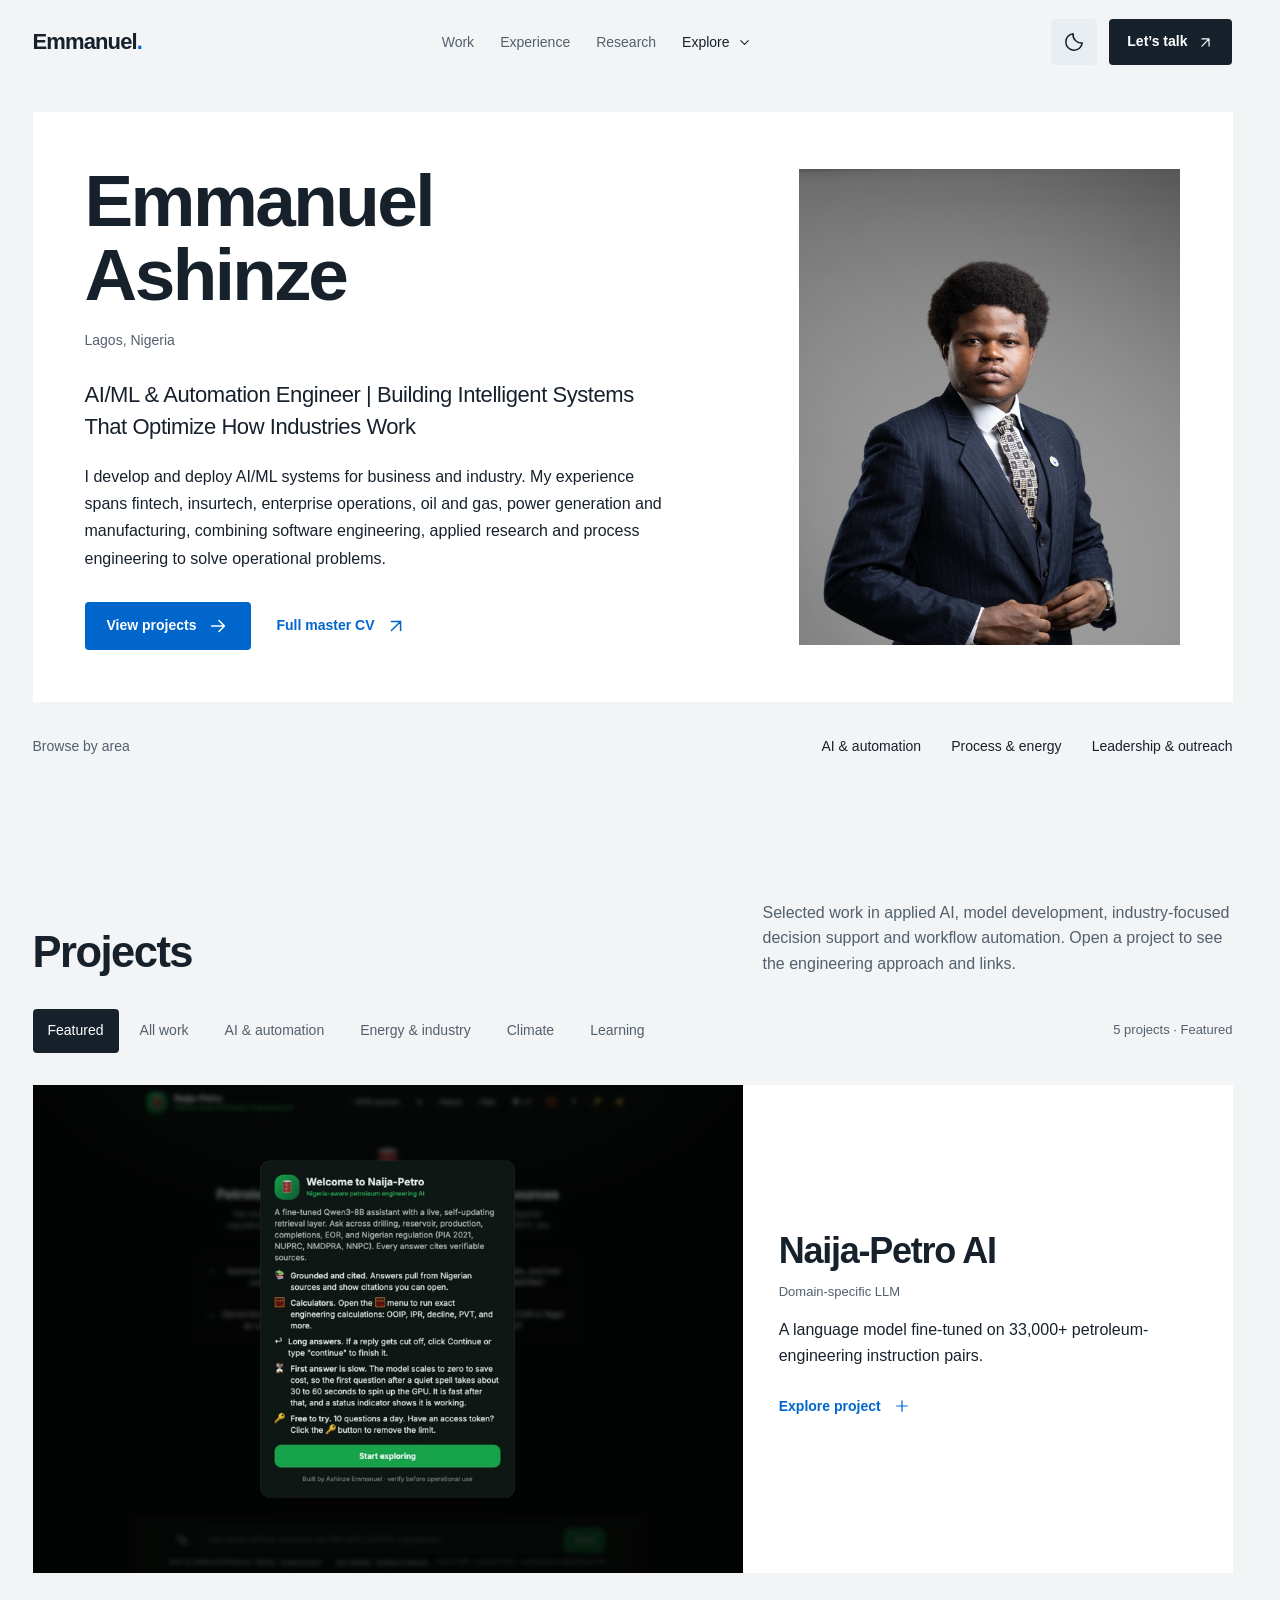
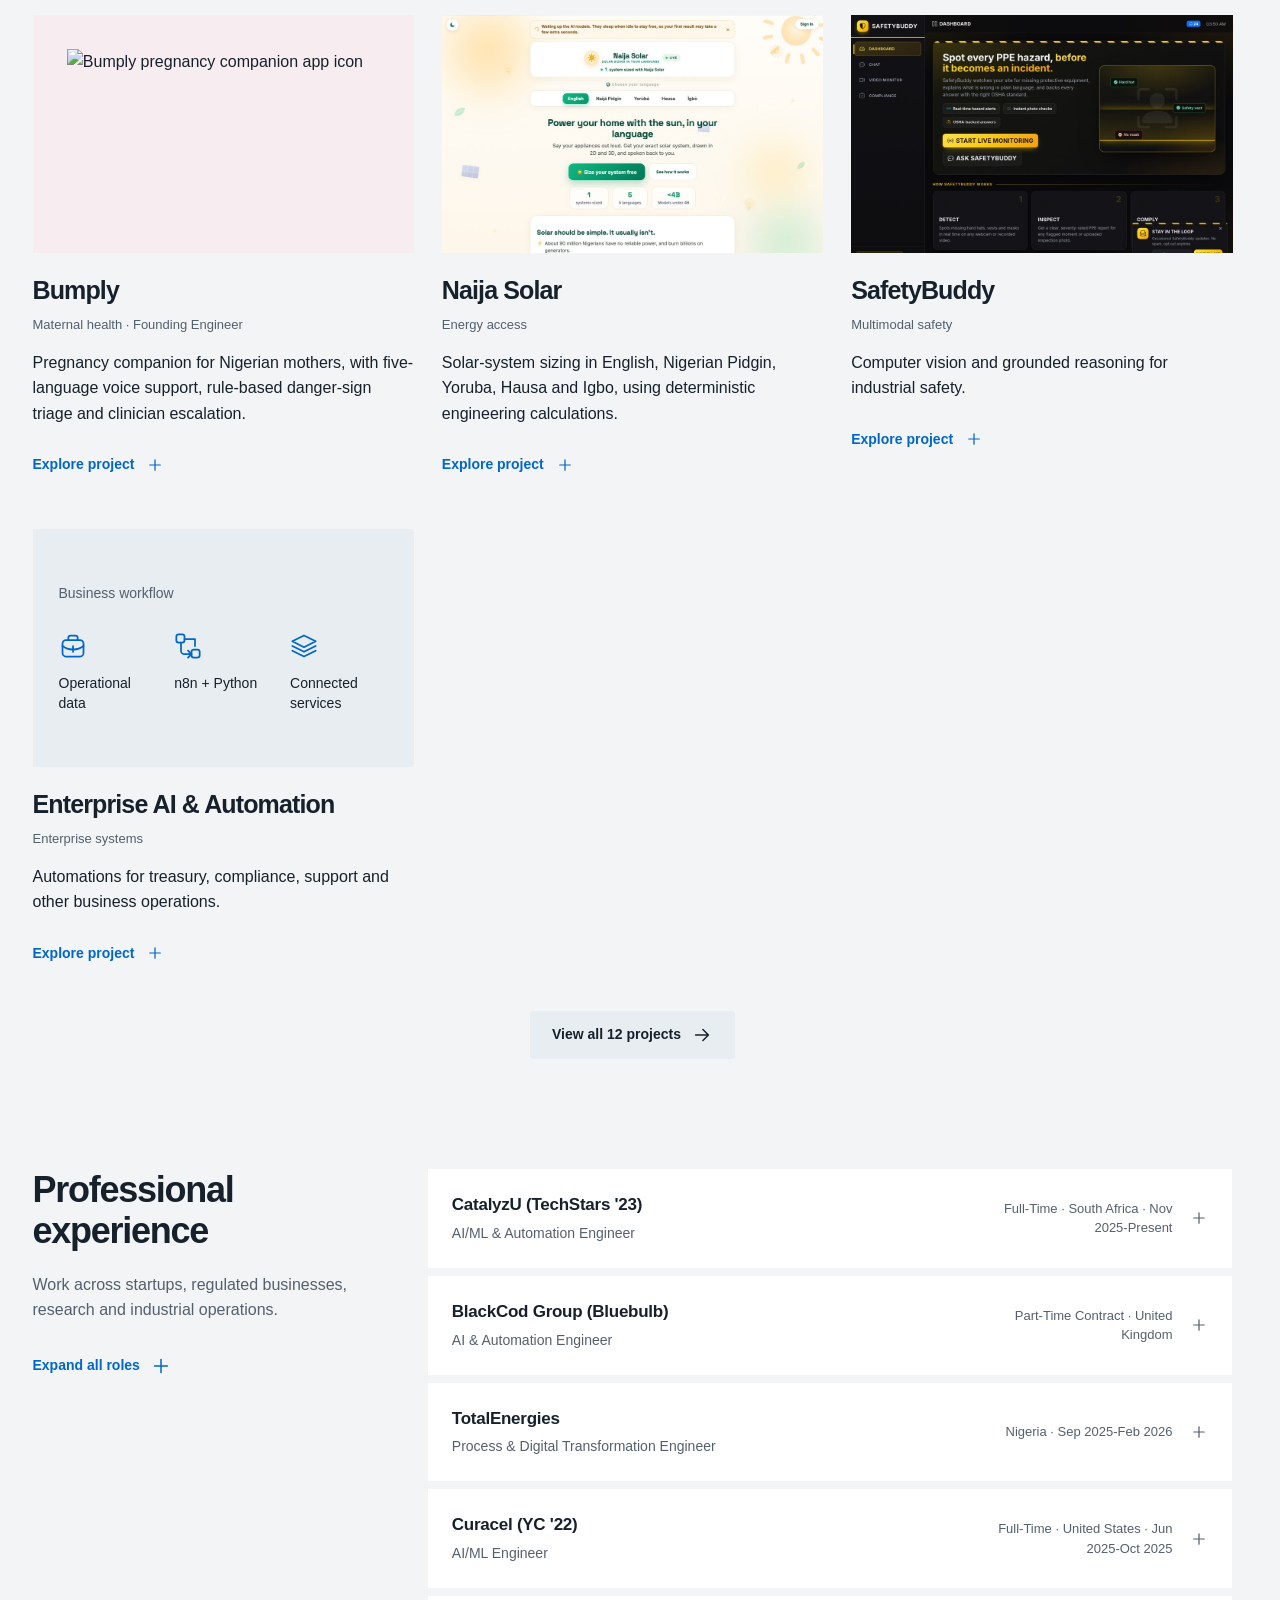
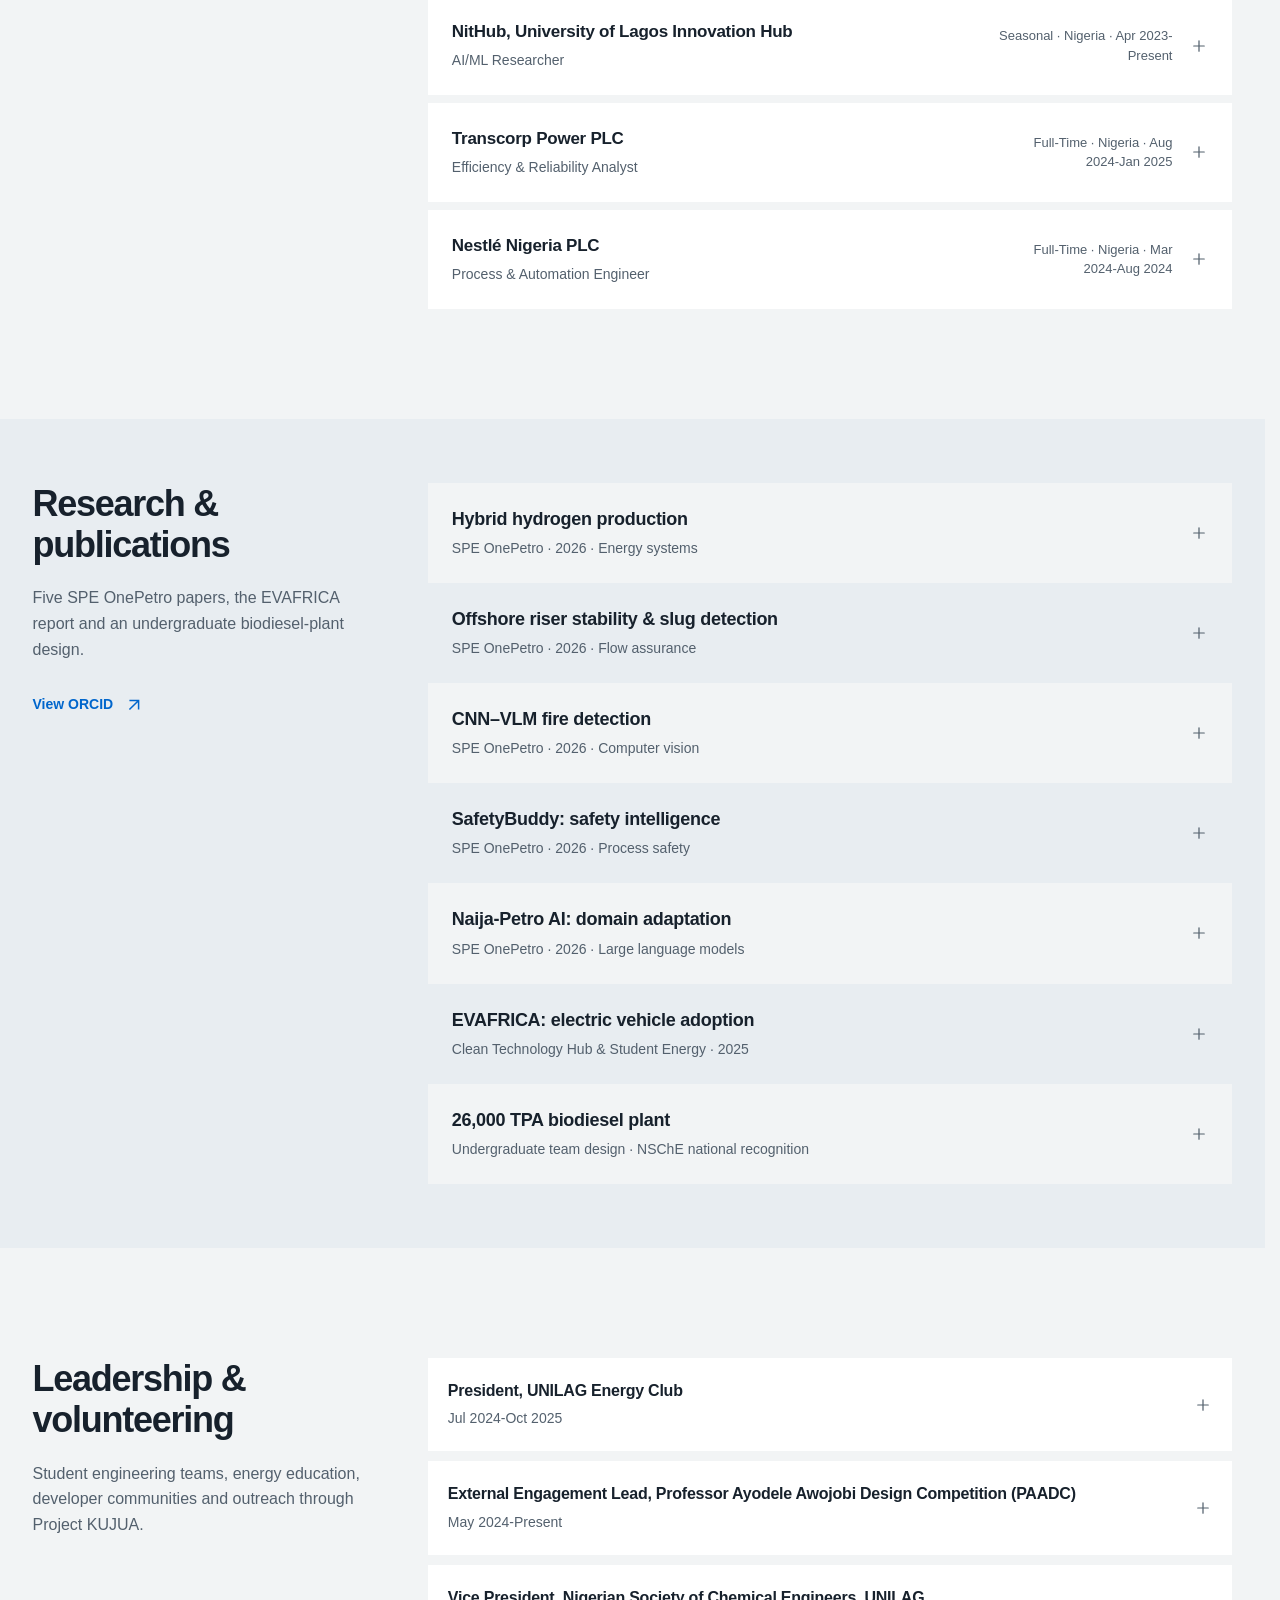
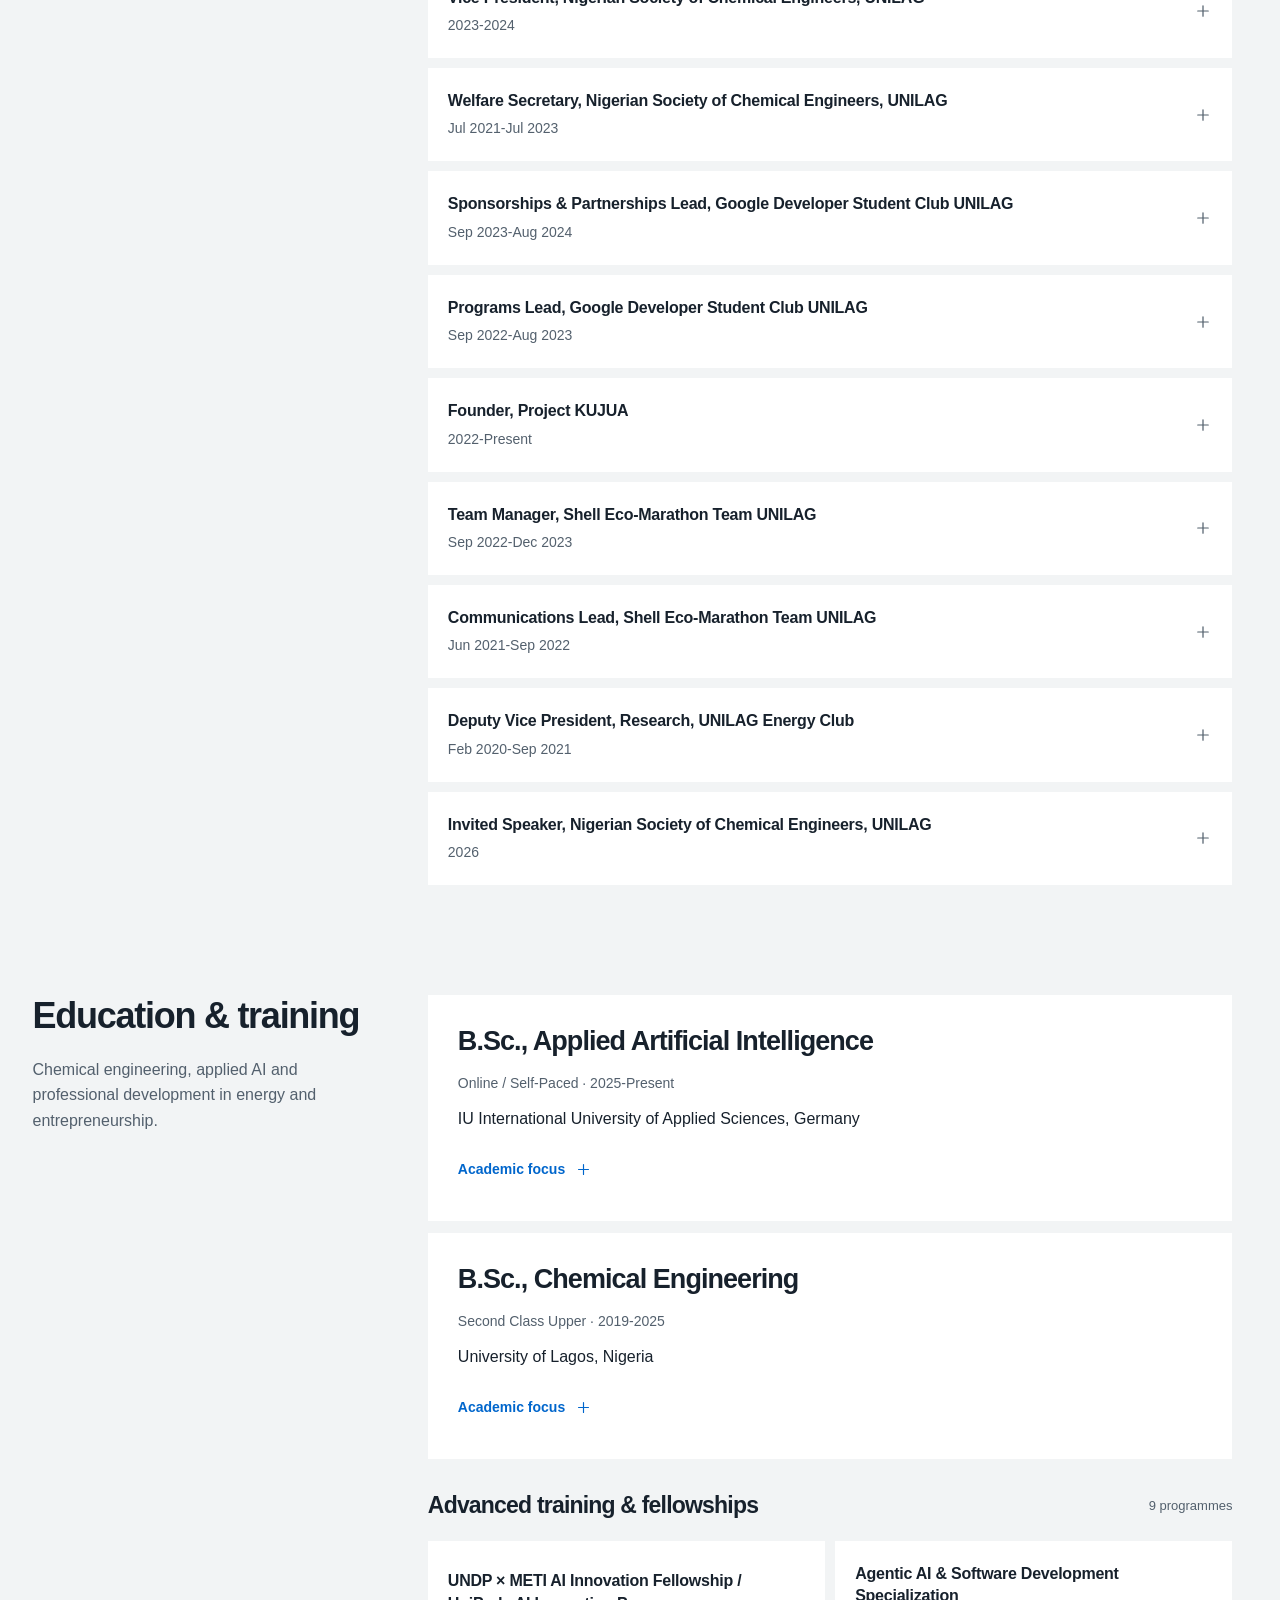
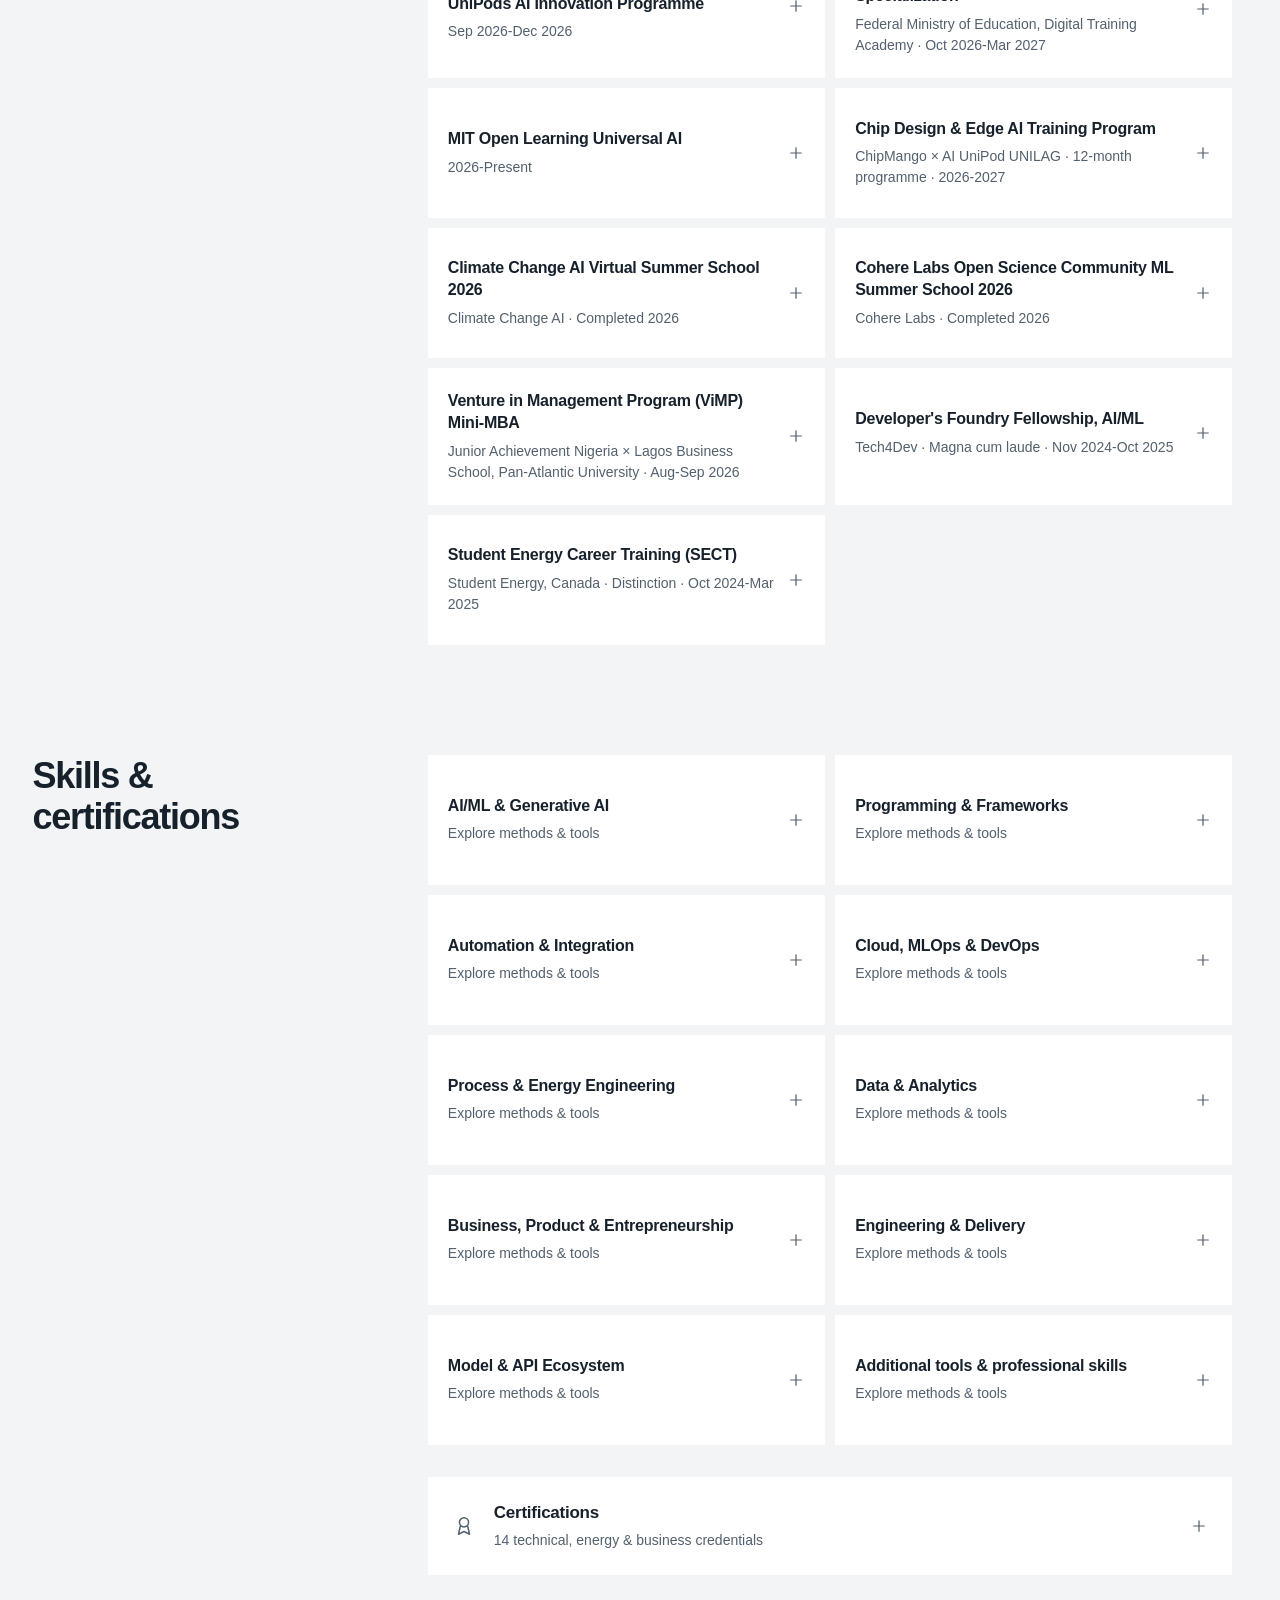
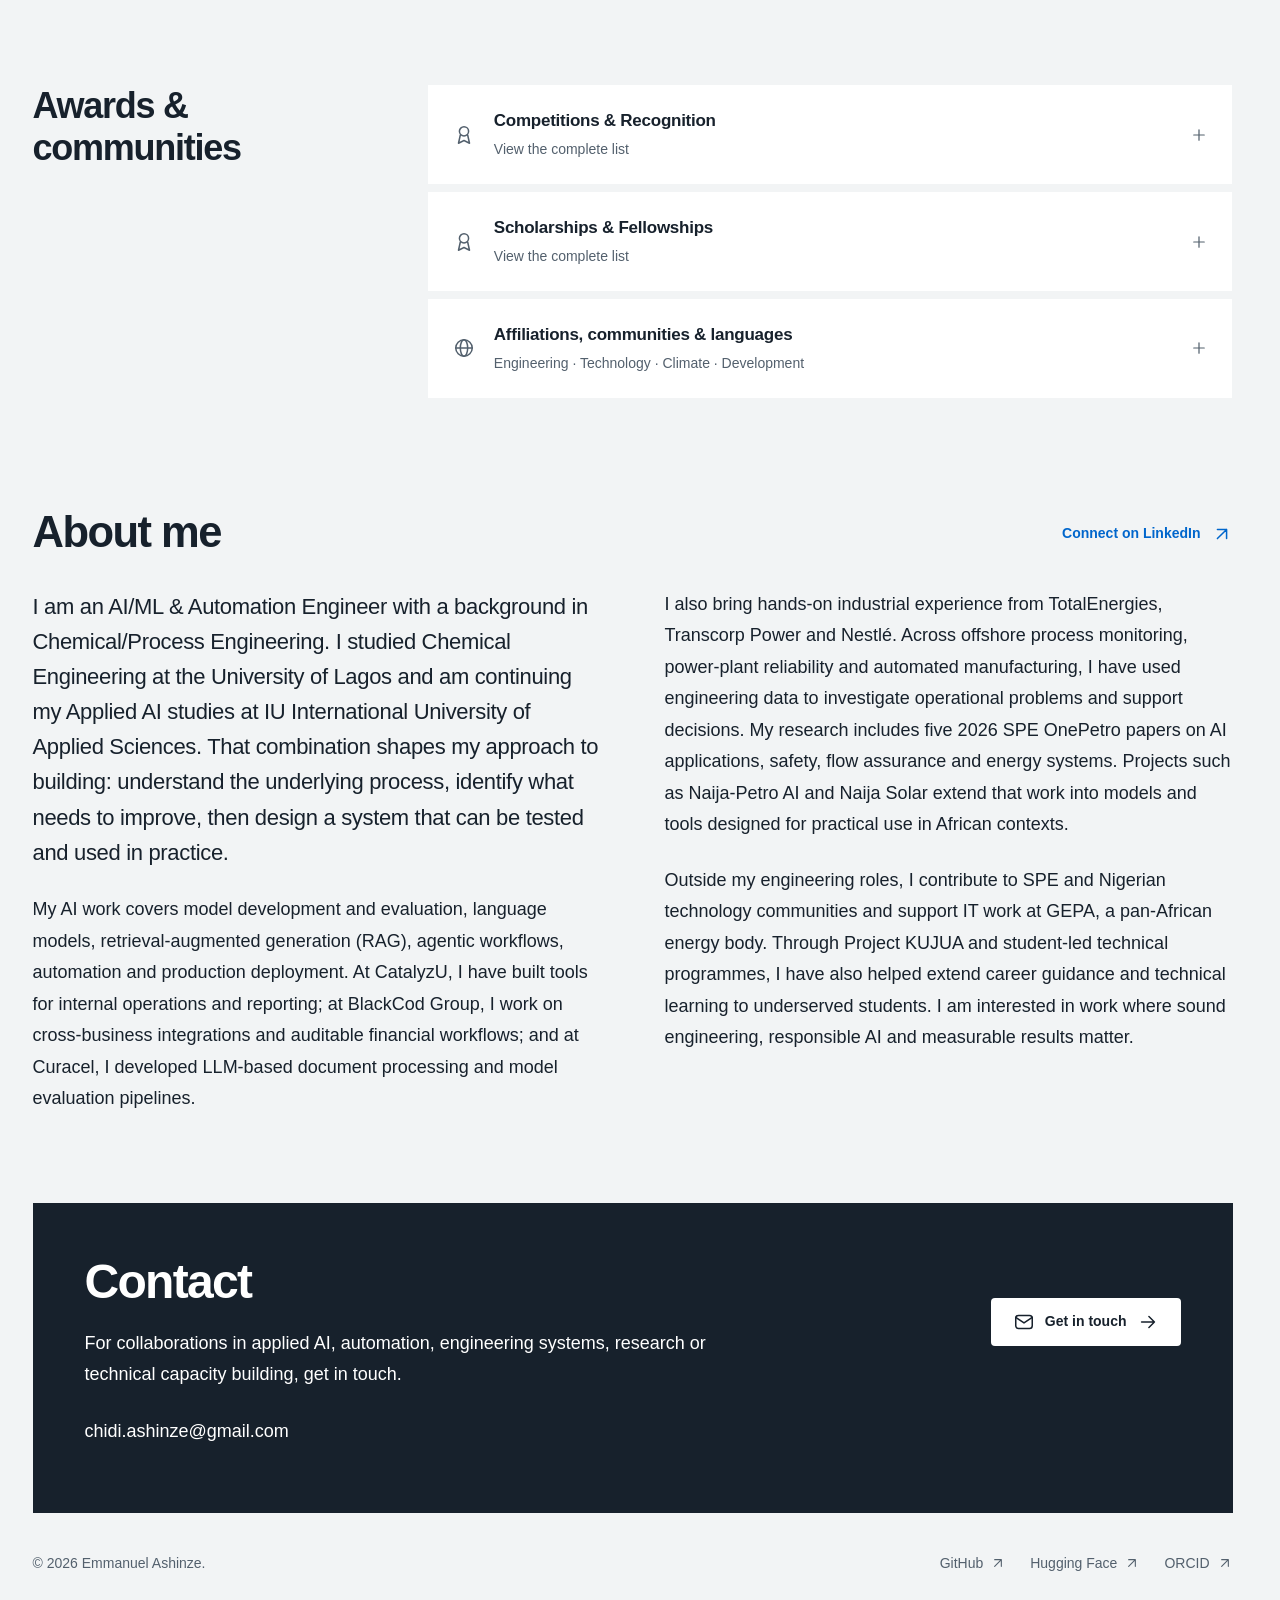
==== commit 37550003: "Restore consistent project card sizing and refresh cross-industry portfolio About" ====
--- a/index.html
+++ b/index.html
@@ -2,7 +2,7 @@
 <meta charset="utf-8">
 <meta content="width=device-width, initial-scale=1.0" name="viewport">
 <title>Emmanuel Ashinze | AI, Process Engineering &amp; Energy</title>
-<meta content="Emmanuel Ashinze: AI/ML & Automation Engineer building intelligent systems that optimize how industries work, across health, finance, energy, oil and gas, manufacturing and research." name="description">
+<meta content="Emmanuel Ashinze: AI/ML & Automation Engineer building intelligent systems that optimize how industries work, across finance, energy, oil and gas, manufacturing, industrial systems and research." name="description">
 <meta content="Emmanuel Ashinze" name="author">
 <meta content="index, follow, max-image-preview:large" name="robots">
 <link href="https://portfolio.shinzii.tech/" rel="canonical">
@@ -83,11 +83,11 @@
 @media(prefers-reduced-motion:reduce){html{scroll-behavior:auto}*,*::before,*::after{animation:none!important;transition:none!important}}:root[data-input=keyboard] *, :root[data-input=keyboard] *::before, :root[data-input=keyboard] *::after{animation:none!important;transition:none!important}
 @media(prefers-contrast:more){:root{--muted:#253b4d;--line:#53606d}:root[data-theme=dark]{--muted:#e6edf3;--line:#b4c1cd}}
 @media print{.nav-shell,.hero-visual,.segments,.view-all,.project-disclosure>summary,.expand-section,.footer,.window-toolbar{display:none!important}body{background:#fff;color:#111}.container{width:100%}.section{padding-top:28px}.hero-grid{display:block;padding:0;background:none}.hero h1{font-size:38px}.project-card[hidden]{display:block!important}.project-grid{display:block}.project-card,.project-card:first-child{display:block;margin-bottom:20px}.project-card:first-child .project-card-body{padding:0}.chapter>.container{display:block}.chapter .section-head{position:static;margin-bottom:20px}.disclosure-body,.project-detail,details>*{display:block!important}.project-image{max-height:140px}.disclosure{break-inside:avoid}dialog{display:none!important}}
-</style></head><body><svg aria-hidden="true" style="display:none" xmlns="http://www.w3.org/2000/svg"><defs><symbol id="i-arrow" viewBox="0 0 24 24"><path d="M5 12h14M13 6l6 6-6 6"></path></symbol><symbol id="i-external" viewBox="0 0 24 24"><path d="M7 17 17 7M7 7h10v10"></path></symbol><symbol id="i-plus" viewBox="0 0 24 24"><path d="M12 5v14M5 12h14"></path></symbol><symbol id="i-close" viewBox="0 0 24 24"><path d="m6 6 12 12M6 18 18 6"></path></symbol><symbol id="i-chevron" viewBox="0 0 24 24"><path d="m6 9 6 6 6-6"></path></symbol><symbol id="i-cpu" viewBox="0 0 24 24"><rect height="12" rx="3" width="12" x="6" y="6"></rect><path d="M9 2v4m6-4v4M9 18v4m6-4v4M2 9h4m-4 6h4m12-6h4m-4 6h4"></path><rect height="6" rx="1" width="6" x="9" y="9"></rect></symbol><symbol id="i-plant" viewBox="0 0 24 24"><path d="M3 21V10l6 3V7l6 5V3h4l2 18H3Z"></path><path d="M7 17h1m4 0h1m4 0h1"></path></symbol><symbol id="i-energy" viewBox="0 0 24 24"><path d="m13 2-9 12h7l-1 8 10-13h-8l1-7Z"></path></symbol><symbol id="i-book" viewBox="0 0 24 24"><path d="M12 5c-3-2-6-2-9-1v15c3-1 6-1 9 1 3-2 6-2 9-1V4c-3-1-6-1-9 1v15"></path></symbol><symbol id="i-people" viewBox="0 0 24 24"><circle cx="9" cy="7" r="3"></circle><path d="M3 21v-3a6 6 0 0 1 12 0v3M16 4a3 3 0 0 1 0 6m2 4a5 5 0 0 1 3 5v2"></path></symbol><symbol id="i-briefcase" viewBox="0 0 24 24"><rect height="14" rx="3" width="18" x="3" y="7"></rect><path d="M8 7V5a2 2 0 0 1 2-2h4a2 2 0 0 1 2 2v2M3 12c5 4 13 4 18 0M12 12v5"></path></symbol><symbol id="i-cap" viewBox="0 0 24 24"><path d="m2 9 10-5 10 5-10 5L2 9Zm4 2v6c4 3 8 3 12 0v-6M22 9v7"></path></symbol><symbol id="i-award" viewBox="0 0 24 24"><circle cx="12" cy="8" r="5"></circle><path d="m8 12-2 9 6-3 6 3-2-9"></path></symbol><symbol id="i-leaf" viewBox="0 0 24 24"><path d="M20 3C8 1 2 9 6 16s17 3 14-13ZM4 21 16 9"></path></symbol><symbol id="i-code" viewBox="0 0 24 24"><path d="m7 7-5 5 5 5m10-10 5 5-5 5m-4-14-2 18"></path></symbol><symbol id="i-shield" viewBox="0 0 24 24"><path d="m12 3 8 3v6c0 5-8 9-8 9s-8-4-8-9V6l8-3Z"></path><path d="m8 12 3 3 5-6"></path></symbol><symbol id="i-flow" viewBox="0 0 24 24"><rect height="7" rx="2" width="7" x="2" y="2"></rect><rect height="7" rx="2" width="7" x="15" y="15"></rect><path d="M6 9v7a3 3 0 0 0 3 3h6m-3-3 3 3-3 3M9 6h9v6"></path></symbol><symbol id="i-flask" viewBox="0 0 24 24"><path d="M9 3h6m-5 0v7L4 20a1 1 0 0 0 1 1h14a1 1 0 0 0 1-1l-6-10V3M7 16h10"></path></symbol><symbol id="i-globe" viewBox="0 0 24 24"><circle cx="12" cy="12" r="9"></circle><ellipse cx="12" cy="12" rx="4" ry="9"></ellipse><path d="M3 12h18"></path></symbol><symbol id="i-mail" viewBox="0 0 24 24"><rect height="14" rx="3" width="18" x="3" y="5"></rect><path d="m3 7 9 6 9-6"></path></symbol><symbol id="i-sun" viewBox="0 0 24 24"><circle cx="12" cy="12" r="4"></circle><path d="M12 2v2m0 16v2M2 12h2m16 0h2M5 5l1.5 1.5m11 11L19 19M5 19l1.5-1.5m11-11L19 5"></path></symbol><symbol id="i-moon" viewBox="0 0 24 24"><path d="M21 13A9 9 0 0 1 11 3a9 9 0 1 0 10 10Z"></path></symbol><symbol id="i-pin" viewBox="0 0 24 24"><path d="M19 10c0 5-7 11-7 11S5 15 5 10a7 7 0 0 1 14 0Z"></path><circle cx="12" cy="10" r="2"></circle></symbol><symbol id="i-chart" viewBox="0 0 24 24"><path d="M4 3v18h17M8 16l4-5 4 2 5-7"></path></symbol><symbol id="i-layers" viewBox="0 0 24 24"><path d="m12 3 10 5-10 5L2 8l10-5ZM2 12l10 5 10-5M2 16l10 5 10-5"></path></symbol><symbol id="i-fingerprint" viewBox="0 0 24 24"><path d="M6 16v-5a6 6 0 0 1 12 0v3m-9 7c2-4 1-7 1-10a2 2 0 0 1 4 0v4c0 3-1 5-2 7M3 12v-1a9 9 0 0 1 18 0m-5 9c2-3 2-5 2-7M3 16v3"></path></symbol></defs></svg><a class="skip-link" href="#top">Skip to content</a><header class="nav-shell"><nav aria-label="Main navigation" class="nav container"><a class="brand" href="#top">Emmanuel<span class="brand-dot">.</span></a><div class="nav-links"><a href="#work">Work</a><a href="#experience">Experience</a><a href="#research">Research</a><details class="nav-more"><summary>Explore <svg aria-hidden="true" class="icon" fill="none" height="24" stroke="currentColor" stroke-linecap="round" stroke-linejoin="round" stroke-width="1.65" viewBox="0 0 24 24" width="24"><use href="#i-chevron"></use></svg></summary><div class="nav-menu"><a class="mobile-nav" href="#work"><svg aria-hidden="true" class="icon" fill="none" height="24" stroke="currentColor" stroke-linecap="round" stroke-linejoin="round" stroke-width="1.65" viewBox="0 0 24 24" width="24"><use href="#i-layers"></use></svg> Projects</a><a class="mobile-nav" href="#experience"><svg aria-hidden="true" class="icon" fill="none" height="24" stroke="currentColor" stroke-linecap="round" stroke-linejoin="round" stroke-width="1.65" viewBox="0 0 24 24" width="24"><use href="#i-briefcase"></use></svg> Experience</a><a class="mobile-nav" href="#research"><svg aria-hidden="true" class="icon" fill="none" height="24" stroke="currentColor" stroke-linecap="round" stroke-linejoin="round" stroke-width="1.65" viewBox="0 0 24 24" width="24"><use href="#i-book"></use></svg> Research &amp; publications</a><a href="#leadership"><svg aria-hidden="true" class="icon" fill="none" height="24" stroke="currentColor" stroke-linecap="round" stroke-linejoin="round" stroke-width="1.65" viewBox="0 0 24 24" width="24"><use href="#i-people"></use></svg> Leadership &amp; volunteering</a><a href="#education"><svg aria-hidden="true" class="icon" fill="none" height="24" stroke="currentColor" stroke-linecap="round" stroke-linejoin="round" stroke-width="1.65" viewBox="0 0 24 24" width="24"><use href="#i-cap"></use></svg> Education &amp; training</a><a href="#expertise"><svg aria-hidden="true" class="icon" fill="none" height="24" stroke="currentColor" stroke-linecap="round" stroke-linejoin="round" stroke-width="1.65" viewBox="0 0 24 24" width="24"><use href="#i-layers"></use></svg> Skills &amp; certifications</a><a href="#recognition"><svg aria-hidden="true" class="icon" fill="none" height="24" stroke="currentColor" stroke-linecap="round" stroke-linejoin="round" stroke-width="1.65" viewBox="0 0 24 24" width="24"><use href="#i-award"></use></svg> Recognition &amp; communities</a><a href="#about"><svg aria-hidden="true" class="icon" fill="none" height="24" stroke="currentColor" stroke-linecap="round" stroke-linejoin="round" stroke-width="1.65" viewBox="0 0 24 24" width="24"><use href="#i-globe"></use></svg> About me</a></div></details></div><div class="nav-actions"><button aria-label="Switch to dark appearance" class="icon-button theme-toggle" hidden="" type="button"><svg aria-hidden="true" class="icon" fill="none" height="24" stroke="currentColor" stroke-linecap="round" stroke-linejoin="round" stroke-width="1.65" viewBox="0 0 24 24" width="24"><use href="#i-moon"></use></svg></button><a class="button nav-contact" href="#contact">Let’s talk <svg aria-hidden="true" class="icon" fill="none" height="24" stroke="currentColor" stroke-linecap="round" stroke-linejoin="round" stroke-width="1.65" viewBox="0 0 24 24" width="24"><use href="#i-external"></use></svg></a></div></nav></header><main id="top"><section aria-labelledby="hero-title" class="hero"><div class="container"><div class="hero-grid"><div class="hero-copy"><h1 id="hero-title">Emmanuel Ashinze</h1><p class="hero-location">Lagos, Nigeria</p><p class="hero-lead">AI/ML &amp; Automation Engineer | Building Intelligent Systems That Optimize How Industries Work</p><p class="hero-description">I design and deploy AI systems across maternal health, insurance, fintech, enterprise operations, oil and gas, power generation and manufacturing. I bring machine learning, automation and process engineering together to improve decisions, reliability and access, including tools designed for Nigerian users and low-connectivity environments.</p><div class="hero-actions"><a class="button primary" href="#work">View projects <svg aria-hidden="true" class="icon" fill="none" height="24" stroke="currentColor" stroke-linecap="round" stroke-linejoin="round" stroke-width="1.65" viewBox="0 0 24 24" width="24"><use href="#i-arrow"></use></svg></a><a class="text-link" href="https://drive.google.com/file/d/1UXejL_cy5zFfcyrg8mCs935ralTGPTbq/view" rel="noopener" target="_blank">Full master CV <svg aria-hidden="true" class="icon" fill="none" height="24" stroke="currentColor" stroke-linecap="round" stroke-linejoin="round" stroke-width="1.65" viewBox="0 0 24 24" width="24"><use href="#i-external"></use></svg></a></div></div><div class="hero-visual"><div class="portrait"><img alt="Emmanuel Ashinze" fetchpriority="high" height="650" src="assets/img/about/headshot-2026.jpg" width="560"></div></div></div><nav aria-label="Areas of work" class="scope-nav"><span>Browse by area</span><a href="#work">AI &amp; automation</a><a href="#experience">Process &amp; energy</a><a href="#leadership">Leadership &amp; outreach</a></nav></div></section><section class="section" id="work"><div class="container"><div class="section-head"><div><h2>Projects</h2></div><p class="section-intro">AI applications, engineering tools and business automations, with links to demos, code and models.</p></div><div class="work-toolbar"><div aria-label="Filter projects" class="segments" hidden="" role="group"><button aria-pressed="true" data-filter="featured" type="button">Featured</button><button aria-pressed="false" data-filter="all" type="button">All work</button><button aria-pressed="false" data-filter="ai" type="button">AI &amp; automation</button><button aria-pressed="false" data-filter="energy" type="button">Energy &amp; industry</button><button aria-pressed="false" data-filter="climate" type="button">Climate</button><button aria-pressed="false" data-filter="learning" type="button">Learning</button></div><p aria-atomic="true" aria-live="polite" id="project-count">13 projects</p></div><div class="project-grid"><article class="project-card" data-category="ai learning" data-featured="true"><div class="project-image"><img alt="Bumply pregnancy companion app icon" decoding="async" height="512" loading="lazy" src="https://raw.githubusercontent.com/Mystique1337/pregnancy-companion-frontend/dev-shinzii/public/icon-512.png" style="object-fit:contain;padding:9%;background:#f7edf0" width="512"></div><div class="project-card-body"><h3>Bumply</h3><p class="project-category">Maternal health · Founding Engineer</p><p class="project-summary">Pregnancy companion for Nigerian mothers, with five-language voice support, rule-based danger-sign triage and clinician escalation.</p><details class="project-disclosure" id="project-bumply"><summary data-project="project-bumply" aria-label="Explore Bumply"><span>Explore project</span><svg aria-hidden="true" class="icon" fill="none" height="24" stroke="currentColor" stroke-linecap="round" stroke-linejoin="round" stroke-width="1.65" viewBox="0 0 24 24" width="24"><use href="#i-plus"></use></svg></summary><div class="project-detail" data-title="Bumply - Pregnancy Companion for Nigerian Mothers"><h2>Bumply</h2><p class="detail-category">Maternal health · Founding Engineer</p><div class="project-image"><img alt="Bumply pregnancy companion app icon" decoding="async" height="512" loading="lazy" src="https://raw.githubusercontent.com/Mystique1337/pregnancy-companion-frontend/dev-shinzii/public/icon-512.png" style="object-fit:contain;padding:9%;background:#f7edf0" width="512"></div><div class="detail-copy"><p>Engineered a web and Telegram pregnancy companion with voice-note support in English, Nigerian Pidgin, Yoruba, Hausa and Igbo. Designed for low-cost Android phones and unreliable 3G connections. The project placed second runner-up in the National HelpMum CareCode Hackathon.</p><p>Built deterministic triage using logged vital signs and symptoms to classify risk and route urgent cases to a clinician review queue. Also implemented a hospital locator and printable report for doctor appointments.</p><p>Worked with a medical doctor and business analyst. The proposed wider rollout requires clinical sign-off and compliance review under the Nigeria Data Protection Act before AI-enabled features are scaled; the prototype does not replace professional medical advice.</p></div><div class="links"><a href="https://app.bumply.mom/" rel="noopener" target="_blank">Live app ↗</a><a href="https://github.com/Mystique1337/pregnancy-companion-frontend" rel="noopener" target="_blank">Code ↗</a></div></div></details></div></article><article class="project-card" data-category="ai energy" data-featured="true"><div class="project-image"><img alt="Naija-Petro AI" decoding="async" height="450" loading="lazy" src="assets/img/projects/live/naija-petro.jpg" width="800"></div><div class="project-card-body"><h3>Naija-Petro AI</h3><p class="project-category">Domain-specific LLM</p><p class="project-summary">A language model fine-tuned on 33,000+ petroleum-engineering instruction pairs.</p><details class="project-disclosure" id="project-naija-petro"><summary data-project="project-naija-petro" aria-label="Explore Naija-Petro AI"><span>Explore project</span><svg aria-hidden="true" class="icon" fill="none" height="24" stroke="currentColor" stroke-linecap="round" stroke-linejoin="round" stroke-width="1.65" viewBox="0 0 24 24" width="24"><use href="#i-plus"></use></svg></summary><div class="project-detail" data-title="Naija-Petro AI"><h2>Naija-Petro AI</h2><p class="detail-category">Domain-specific LLM</p><div class="project-image"><img alt="Naija-Petro AI" decoding="async" height="450" loading="lazy" src="assets/img/projects/live/naija-petro.jpg" width="800"></div><div class="detail-copy"><p>Fine-tuned Qwen3 32B and 8B models on 33,000+ petroleum-engineering instruction-response pairs using QLoRA with Unsloth; achieved +0.77 LLM-as-Judge improvement over the base model across six subdisciplines.</p><p>Built a 20.5M-word data pipeline from 66,905 text chunks across seven open-access sources plus synthetic instruction generation, then deployed a dynamic RAG application using Modal, Supabase, Python and JavaScript. Synthetic instruction generation used NVIDIA Data Designer; models are open-sourced on Hugging Face.</p></div><div class="links">
+</style></head><body><svg aria-hidden="true" style="display:none" xmlns="http://www.w3.org/2000/svg"><defs><symbol id="i-arrow" viewBox="0 0 24 24"><path d="M5 12h14M13 6l6 6-6 6"></path></symbol><symbol id="i-external" viewBox="0 0 24 24"><path d="M7 17 17 7M7 7h10v10"></path></symbol><symbol id="i-plus" viewBox="0 0 24 24"><path d="M12 5v14M5 12h14"></path></symbol><symbol id="i-close" viewBox="0 0 24 24"><path d="m6 6 12 12M6 18 18 6"></path></symbol><symbol id="i-chevron" viewBox="0 0 24 24"><path d="m6 9 6 6 6-6"></path></symbol><symbol id="i-cpu" viewBox="0 0 24 24"><rect height="12" rx="3" width="12" x="6" y="6"></rect><path d="M9 2v4m6-4v4M9 18v4m6-4v4M2 9h4m-4 6h4m12-6h4m-4 6h4"></path><rect height="6" rx="1" width="6" x="9" y="9"></rect></symbol><symbol id="i-plant" viewBox="0 0 24 24"><path d="M3 21V10l6 3V7l6 5V3h4l2 18H3Z"></path><path d="M7 17h1m4 0h1m4 0h1"></path></symbol><symbol id="i-energy" viewBox="0 0 24 24"><path d="m13 2-9 12h7l-1 8 10-13h-8l1-7Z"></path></symbol><symbol id="i-book" viewBox="0 0 24 24"><path d="M12 5c-3-2-6-2-9-1v15c3-1 6-1 9 1 3-2 6-2 9-1V4c-3-1-6-1-9 1v15"></path></symbol><symbol id="i-people" viewBox="0 0 24 24"><circle cx="9" cy="7" r="3"></circle><path d="M3 21v-3a6 6 0 0 1 12 0v3M16 4a3 3 0 0 1 0 6m2 4a5 5 0 0 1 3 5v2"></path></symbol><symbol id="i-briefcase" viewBox="0 0 24 24"><rect height="14" rx="3" width="18" x="3" y="7"></rect><path d="M8 7V5a2 2 0 0 1 2-2h4a2 2 0 0 1 2 2v2M3 12c5 4 13 4 18 0M12 12v5"></path></symbol><symbol id="i-cap" viewBox="0 0 24 24"><path d="m2 9 10-5 10 5-10 5L2 9Zm4 2v6c4 3 8 3 12 0v-6M22 9v7"></path></symbol><symbol id="i-award" viewBox="0 0 24 24"><circle cx="12" cy="8" r="5"></circle><path d="m8 12-2 9 6-3 6 3-2-9"></path></symbol><symbol id="i-leaf" viewBox="0 0 24 24"><path d="M20 3C8 1 2 9 6 16s17 3 14-13ZM4 21 16 9"></path></symbol><symbol id="i-code" viewBox="0 0 24 24"><path d="m7 7-5 5 5 5m10-10 5 5-5 5m-4-14-2 18"></path></symbol><symbol id="i-shield" viewBox="0 0 24 24"><path d="m12 3 8 3v6c0 5-8 9-8 9s-8-4-8-9V6l8-3Z"></path><path d="m8 12 3 3 5-6"></path></symbol><symbol id="i-flow" viewBox="0 0 24 24"><rect height="7" rx="2" width="7" x="2" y="2"></rect><rect height="7" rx="2" width="7" x="15" y="15"></rect><path d="M6 9v7a3 3 0 0 0 3 3h6m-3-3 3 3-3 3M9 6h9v6"></path></symbol><symbol id="i-flask" viewBox="0 0 24 24"><path d="M9 3h6m-5 0v7L4 20a1 1 0 0 0 1 1h14a1 1 0 0 0 1-1l-6-10V3M7 16h10"></path></symbol><symbol id="i-globe" viewBox="0 0 24 24"><circle cx="12" cy="12" r="9"></circle><ellipse cx="12" cy="12" rx="4" ry="9"></ellipse><path d="M3 12h18"></path></symbol><symbol id="i-mail" viewBox="0 0 24 24"><rect height="14" rx="3" width="18" x="3" y="5"></rect><path d="m3 7 9 6 9-6"></path></symbol><symbol id="i-sun" viewBox="0 0 24 24"><circle cx="12" cy="12" r="4"></circle><path d="M12 2v2m0 16v2M2 12h2m16 0h2M5 5l1.5 1.5m11 11L19 19M5 19l1.5-1.5m11-11L19 5"></path></symbol><symbol id="i-moon" viewBox="0 0 24 24"><path d="M21 13A9 9 0 0 1 11 3a9 9 0 1 0 10 10Z"></path></symbol><symbol id="i-pin" viewBox="0 0 24 24"><path d="M19 10c0 5-7 11-7 11S5 15 5 10a7 7 0 0 1 14 0Z"></path><circle cx="12" cy="10" r="2"></circle></symbol><symbol id="i-chart" viewBox="0 0 24 24"><path d="M4 3v18h17M8 16l4-5 4 2 5-7"></path></symbol><symbol id="i-layers" viewBox="0 0 24 24"><path d="m12 3 10 5-10 5L2 8l10-5ZM2 12l10 5 10-5M2 16l10 5 10-5"></path></symbol><symbol id="i-fingerprint" viewBox="0 0 24 24"><path d="M6 16v-5a6 6 0 0 1 12 0v3m-9 7c2-4 1-7 1-10a2 2 0 0 1 4 0v4c0 3-1 5-2 7M3 12v-1a9 9 0 0 1 18 0m-5 9c2-3 2-5 2-7M3 16v3"></path></symbol></defs></svg><a class="skip-link" href="#top">Skip to content</a><header class="nav-shell"><nav aria-label="Main navigation" class="nav container"><a class="brand" href="#top">Emmanuel<span class="brand-dot">.</span></a><div class="nav-links"><a href="#work">Work</a><a href="#experience">Experience</a><a href="#research">Research</a><details class="nav-more"><summary>Explore <svg aria-hidden="true" class="icon" fill="none" height="24" stroke="currentColor" stroke-linecap="round" stroke-linejoin="round" stroke-width="1.65" viewBox="0 0 24 24" width="24"><use href="#i-chevron"></use></svg></summary><div class="nav-menu"><a class="mobile-nav" href="#work"><svg aria-hidden="true" class="icon" fill="none" height="24" stroke="currentColor" stroke-linecap="round" stroke-linejoin="round" stroke-width="1.65" viewBox="0 0 24 24" width="24"><use href="#i-layers"></use></svg> Projects</a><a class="mobile-nav" href="#experience"><svg aria-hidden="true" class="icon" fill="none" height="24" stroke="currentColor" stroke-linecap="round" stroke-linejoin="round" stroke-width="1.65" viewBox="0 0 24 24" width="24"><use href="#i-briefcase"></use></svg> Experience</a><a class="mobile-nav" href="#research"><svg aria-hidden="true" class="icon" fill="none" height="24" stroke="currentColor" stroke-linecap="round" stroke-linejoin="round" stroke-width="1.65" viewBox="0 0 24 24" width="24"><use href="#i-book"></use></svg> Research &amp; publications</a><a href="#leadership"><svg aria-hidden="true" class="icon" fill="none" height="24" stroke="currentColor" stroke-linecap="round" stroke-linejoin="round" stroke-width="1.65" viewBox="0 0 24 24" width="24"><use href="#i-people"></use></svg> Leadership &amp; volunteering</a><a href="#education"><svg aria-hidden="true" class="icon" fill="none" height="24" stroke="currentColor" stroke-linecap="round" stroke-linejoin="round" stroke-width="1.65" viewBox="0 0 24 24" width="24"><use href="#i-cap"></use></svg> Education &amp; training</a><a href="#expertise"><svg aria-hidden="true" class="icon" fill="none" height="24" stroke="currentColor" stroke-linecap="round" stroke-linejoin="round" stroke-width="1.65" viewBox="0 0 24 24" width="24"><use href="#i-layers"></use></svg> Skills &amp; certifications</a><a href="#recognition"><svg aria-hidden="true" class="icon" fill="none" height="24" stroke="currentColor" stroke-linecap="round" stroke-linejoin="round" stroke-width="1.65" viewBox="0 0 24 24" width="24"><use href="#i-award"></use></svg> Recognition &amp; communities</a><a href="#about"><svg aria-hidden="true" class="icon" fill="none" height="24" stroke="currentColor" stroke-linecap="round" stroke-linejoin="round" stroke-width="1.65" viewBox="0 0 24 24" width="24"><use href="#i-globe"></use></svg> About me</a></div></details></div><div class="nav-actions"><button aria-label="Switch to dark appearance" class="icon-button theme-toggle" hidden="" type="button"><svg aria-hidden="true" class="icon" fill="none" height="24" stroke="currentColor" stroke-linecap="round" stroke-linejoin="round" stroke-width="1.65" viewBox="0 0 24 24" width="24"><use href="#i-moon"></use></svg></button><a class="button nav-contact" href="#contact">Let’s talk <svg aria-hidden="true" class="icon" fill="none" height="24" stroke="currentColor" stroke-linecap="round" stroke-linejoin="round" stroke-width="1.65" viewBox="0 0 24 24" width="24"><use href="#i-external"></use></svg></a></div></nav></header><main id="top"><section aria-labelledby="hero-title" class="hero"><div class="container"><div class="hero-grid"><div class="hero-copy"><h1 id="hero-title">Emmanuel Ashinze</h1><p class="hero-location">Lagos, Nigeria</p><p class="hero-lead">AI/ML &amp; Automation Engineer | Building Intelligent Systems That Optimize How Industries Work</p><p class="hero-description">I develop and deploy AI/ML systems for business and industry. My experience spans fintech, insurtech, enterprise operations, oil and gas, power generation and manufacturing, combining software engineering, applied research and process engineering to solve operational problems.</p><div class="hero-actions"><a class="button primary" href="#work">View projects <svg aria-hidden="true" class="icon" fill="none" height="24" stroke="currentColor" stroke-linecap="round" stroke-linejoin="round" stroke-width="1.65" viewBox="0 0 24 24" width="24"><use href="#i-arrow"></use></svg></a><a class="text-link" href="https://drive.google.com/file/d/1UXejL_cy5zFfcyrg8mCs935ralTGPTbq/view" rel="noopener" target="_blank">Full master CV <svg aria-hidden="true" class="icon" fill="none" height="24" stroke="currentColor" stroke-linecap="round" stroke-linejoin="round" stroke-width="1.65" viewBox="0 0 24 24" width="24"><use href="#i-external"></use></svg></a></div></div><div class="hero-visual"><div class="portrait"><img alt="Emmanuel Ashinze" fetchpriority="high" height="650" src="assets/img/about/headshot-2026.jpg" width="560"></div></div></div><nav aria-label="Areas of work" class="scope-nav"><span>Browse by area</span><a href="#work">AI &amp; automation</a><a href="#experience">Process &amp; energy</a><a href="#leadership">Leadership &amp; outreach</a></nav></div></section><section class="section" id="work"><div class="container"><div class="section-head"><div><h2>Projects</h2></div><p class="section-intro">Selected work in applied AI, model development, industry-focused decision support and workflow automation. Open a project to see the engineering approach and links.</p></div><div class="work-toolbar"><div aria-label="Filter projects" class="segments" hidden="" role="group"><button aria-pressed="true" data-filter="featured" type="button">Featured</button><button aria-pressed="false" data-filter="all" type="button">All work</button><button aria-pressed="false" data-filter="ai" type="button">AI &amp; automation</button><button aria-pressed="false" data-filter="energy" type="button">Energy &amp; industry</button><button aria-pressed="false" data-filter="climate" type="button">Climate</button><button aria-pressed="false" data-filter="learning" type="button">Learning</button></div><p aria-atomic="true" aria-live="polite" id="project-count">13 projects</p></div><div class="project-grid"><article class="project-card" data-category="ai energy" data-featured="true"><div class="project-image"><img alt="Naija-Petro AI" decoding="async" height="450" loading="lazy" src="assets/img/projects/live/naija-petro.jpg" width="800"></div><div class="project-card-body"><h3>Naija-Petro AI</h3><p class="project-category">Domain-specific LLM</p><p class="project-summary">A language model fine-tuned on 33,000+ petroleum-engineering instruction pairs.</p><details class="project-disclosure" id="project-naija-petro"><summary data-project="project-naija-petro" aria-label="Explore Naija-Petro AI"><span>Explore project</span><svg aria-hidden="true" class="icon" fill="none" height="24" stroke="currentColor" stroke-linecap="round" stroke-linejoin="round" stroke-width="1.65" viewBox="0 0 24 24" width="24"><use href="#i-plus"></use></svg></summary><div class="project-detail" data-title="Naija-Petro AI"><h2>Naija-Petro AI</h2><p class="detail-category">Domain-specific LLM</p><div class="project-image"><img alt="Naija-Petro AI" decoding="async" height="450" loading="lazy" src="assets/img/projects/live/naija-petro.jpg" width="800"></div><div class="detail-copy"><p>Fine-tuned Qwen3 32B and 8B models on 33,000+ petroleum-engineering instruction-response pairs using QLoRA with Unsloth; achieved +0.77 LLM-as-Judge improvement over the base model across six subdisciplines.</p><p>Built a 20.5M-word data pipeline from 66,905 text chunks across seven open-access sources plus synthetic instruction generation, then deployed a dynamic RAG application using Modal, Supabase, Python and JavaScript. Synthetic instruction generation used NVIDIA Data Designer; models are open-sourced on Hugging Face.</p></div><div class="links">
 <a href="https://naija-petro.shinzii.tech/" rel="noopener" target="_blank">Live app ↗</a>
 <a href="https://huggingface.co/Shinzmann/naija-petro-8b" rel="noopener" target="_blank">Model ↗</a>
 <a href="https://github.com/Mystique1337/naija-petro" rel="noopener" target="_blank">Code ↗</a>
-</div></div></details></div></article><article class="project-card" data-category="ai energy climate" data-featured="true"><div class="project-image"><img alt="Naija Solar" decoding="async" height="450" loading="lazy" src="assets/img/projects/live/naija-solar.jpg" width="800"></div><div class="project-card-body"><h3>Naija Solar</h3><p class="project-category">Energy access</p><p class="project-summary">Solar-system sizing in English, Nigerian Pidgin, Yoruba, Hausa and Igbo, using deterministic engineering calculations.</p><details class="project-disclosure" id="project-naija-solar"><summary data-project="project-naija-solar" aria-label="Explore Naija Solar"><span>Explore project</span><svg aria-hidden="true" class="icon" fill="none" height="24" stroke="currentColor" stroke-linecap="round" stroke-linejoin="round" stroke-width="1.65" viewBox="0 0 24 24" width="24"><use href="#i-plus"></use></svg></summary><div class="project-detail" data-title="Naija Solar"><h2>Naija Solar</h2><p class="detail-category">Energy access</p><div class="project-image"><img alt="Naija Solar" decoding="async" height="450" loading="lazy" src="assets/img/projects/live/naija-solar.jpg" width="800"></div><div class="detail-copy"><p>Built a multilingual solar-sizing assistant supporting English, Nigerian Pidgin, Yoruba, Hausa and Igbo, with a deterministic Python engineering engine for panel, inverter, battery and cost calculations using a Nigerian component-price catalogue.</p><p>Uses sub-4B open models for speech, vision and language tasks and self-hosted Modal deployment with scale-to-zero; includes fine-tuned SoroTTS/Orpheus-3B work for Nigerian-language speech.</p></div><div class="links">
+</div></div></details></div></article><article class="project-card" data-category="ai learning" data-featured="true"><div class="project-image"><img alt="Bumply pregnancy companion app icon" decoding="async" height="512" loading="lazy" src="https://raw.githubusercontent.com/Mystique1337/pregnancy-companion-frontend/dev-shinzii/public/icon-512.png" style="object-fit:contain;padding:9%;background:#f7edf0" width="512"></div><div class="project-card-body"><h3>Bumply</h3><p class="project-category">Maternal health · Founding Engineer</p><p class="project-summary">Pregnancy companion for Nigerian mothers, with five-language voice support, rule-based danger-sign triage and clinician escalation.</p><details class="project-disclosure" id="project-bumply"><summary data-project="project-bumply" aria-label="Explore Bumply"><span>Explore project</span><svg aria-hidden="true" class="icon" fill="none" height="24" stroke="currentColor" stroke-linecap="round" stroke-linejoin="round" stroke-width="1.65" viewBox="0 0 24 24" width="24"><use href="#i-plus"></use></svg></summary><div class="project-detail" data-title="Bumply - Pregnancy Companion for Nigerian Mothers"><h2>Bumply</h2><p class="detail-category">Maternal health · Founding Engineer</p><div class="project-image"><img alt="Bumply pregnancy companion app icon" decoding="async" height="512" loading="lazy" src="https://raw.githubusercontent.com/Mystique1337/pregnancy-companion-frontend/dev-shinzii/public/icon-512.png" style="object-fit:contain;padding:9%;background:#f7edf0" width="512"></div><div class="detail-copy"><p>Engineered a web and Telegram pregnancy companion with voice-note support in English, Nigerian Pidgin, Yoruba, Hausa and Igbo. Designed for low-cost Android phones and unreliable 3G connections. The project placed second runner-up in the National HelpMum CareCode Hackathon.</p><p>Built deterministic triage using logged vital signs and symptoms to classify risk and route urgent cases to a clinician review queue. Also implemented a hospital locator and printable report for doctor appointments.</p><p>Worked with a medical doctor and business analyst. The proposed wider rollout requires clinical sign-off and compliance review under the Nigeria Data Protection Act before AI-enabled features are scaled; the prototype does not replace professional medical advice.</p></div><div class="links"><a href="https://app.bumply.mom/" rel="noopener" target="_blank">Live app ↗</a><a href="https://github.com/Mystique1337/pregnancy-companion-frontend" rel="noopener" target="_blank">Code ↗</a></div></div></details></div></article><article class="project-card" data-category="ai energy climate" data-featured="true"><div class="project-image"><img alt="Naija Solar" decoding="async" height="450" loading="lazy" src="assets/img/projects/live/naija-solar.jpg" width="800"></div><div class="project-card-body"><h3>Naija Solar</h3><p class="project-category">Energy access</p><p class="project-summary">Solar-system sizing in English, Nigerian Pidgin, Yoruba, Hausa and Igbo, using deterministic engineering calculations.</p><details class="project-disclosure" id="project-naija-solar"><summary data-project="project-naija-solar" aria-label="Explore Naija Solar"><span>Explore project</span><svg aria-hidden="true" class="icon" fill="none" height="24" stroke="currentColor" stroke-linecap="round" stroke-linejoin="round" stroke-width="1.65" viewBox="0 0 24 24" width="24"><use href="#i-plus"></use></svg></summary><div class="project-detail" data-title="Naija Solar"><h2>Naija Solar</h2><p class="detail-category">Energy access</p><div class="project-image"><img alt="Naija Solar" decoding="async" height="450" loading="lazy" src="assets/img/projects/live/naija-solar.jpg" width="800"></div><div class="detail-copy"><p>Built a multilingual solar-sizing assistant supporting English, Nigerian Pidgin, Yoruba, Hausa and Igbo, with a deterministic Python engineering engine for panel, inverter, battery and cost calculations using a Nigerian component-price catalogue.</p><p>Uses sub-4B open models for speech, vision and language tasks and self-hosted Modal deployment with scale-to-zero; includes fine-tuned SoroTTS/Orpheus-3B work for Nigerian-language speech.</p></div><div class="links">
 <a href="https://huggingface.co/spaces/Shinzmann/naija-solar" rel="noopener" target="_blank">Live space ↗</a>
 <a href="https://github.com/Mystique1337/naija-solar" rel="noopener" target="_blank">Code ↗</a>
 </div></div></details></div></article><article class="project-card" data-category="ai energy" data-featured="true"><div class="project-image"><img alt="SafetyBuddy" decoding="async" height="450" loading="lazy" src="assets/img/projects/live/safetybuddy.jpg" width="800"></div><div class="project-card-body"><h3>SafetyBuddy</h3><p class="project-category">Multimodal safety</p><p class="project-summary">Computer vision and grounded reasoning for industrial safety.</p><details class="project-disclosure" id="project-safetybuddy"><summary data-project="project-safetybuddy" aria-label="Explore SafetyBuddy"><span>Explore project</span><svg aria-hidden="true" class="icon" fill="none" height="24" stroke="currentColor" stroke-linecap="round" stroke-linejoin="round" stroke-width="1.65" viewBox="0 0 24 24" width="24"><use href="#i-plus"></use></svg></summary><div class="project-detail" data-title="SafetyBuddy"><h2>SafetyBuddy</h2><p class="detail-category">Multimodal safety</p><div class="project-image"><img alt="SafetyBuddy" decoding="async" height="450" loading="lazy" src="assets/img/projects/live/safetybuddy.jpg" width="800"></div><div class="detail-copy"><p>Built an industrial-safety intelligence platform combining real-time YOLO PPE detection, vision-model inspection and OSHA-grounded RAG/LLM reasoning. Reported PPE-detection mAP50: 0.691; GPT-4o supports the reasoning layer.</p><p>Supports safety advisory, incident root-cause analysis, compliance auditing and live video alerting; deployed on AWS EC2.</p></div><div class="links">
@@ -96,7 +96,7 @@
 </div></div></details></div></article><article class="project-card" data-category="ai" data-featured="false"><div class="project-image"><img alt="Naija-Persona and NaijaReviewer-8B" decoding="async" height="450" loading="lazy" src="assets/img/projects/live/naija-persona.jpg" width="800"></div><div class="project-card-body"><h3>Naija-Persona</h3><p class="project-category">User modelling</p><p class="project-summary">Nigerian-context review simulation and recommendation.</p><details class="project-disclosure" id="project-naija-persona"><summary data-project="project-naija-persona" aria-label="Explore Naija-Persona"><span>Explore project</span><svg aria-hidden="true" class="icon" fill="none" height="24" stroke="currentColor" stroke-linecap="round" stroke-linejoin="round" stroke-width="1.65" viewBox="0 0 24 24" width="24"><use href="#i-plus"></use></svg></summary><div class="project-detail" data-title="Naija-Persona"><h2>Naija-Persona</h2><p class="detail-category">User modelling</p><div class="project-image"><img alt="Naija-Persona and NaijaReviewer-8B" decoding="async" height="450" loading="lazy" src="assets/img/projects/live/naija-persona.jpg" width="800"></div><div class="detail-copy"><p>Built Nigerian-context review simulation and persona-aware product recommendation around a fine-tuned Llama 3.1 8B model trained on 20,000 reviews from Jumia, Konga and Nollywood. The applications are InsideNaija for review simulation and ShopEasy for product recommendation; synthetic-data work used NVIDIA Data Designer.</p><p>System combines LangGraph, Langfuse, Supabase, Cohere, Pinecone, FastAPI, Modal, Python/JavaScript, OpenAI, Claude and open-source models for retrieval, reasoning, evaluation and deployment.</p></div><div class="links">
 <a href="https://switteefranca2-0--naijapersona-web.modal.run/" rel="noopener" target="_blank">Live app ↗</a>
 <a href="https://huggingface.co/Shinzmann/naija-reviewer-8b-v2" rel="noopener" target="_blank">Model ↗</a>
-</div></div></details></div></article><article class="project-card" data-category="ai energy" data-featured="false"><div class="project-image"><img alt="CNN-VLM fire detection system" decoding="async" height="450" loading="lazy" src="assets/img/projects/live/fire-vlm.jpg" width="800"></div><div class="project-card-body"><h3>Emberwatch</h3><p class="project-category">Industrial computer vision</p><p class="project-summary">Fire detection with context-aware decision support.</p><details class="project-disclosure" id="project-emberwatch"><summary data-project="project-emberwatch" aria-label="Explore Emberwatch"><span>Explore project</span><svg aria-hidden="true" class="icon" fill="none" height="24" stroke="currentColor" stroke-linecap="round" stroke-linejoin="round" stroke-width="1.65" viewBox="0 0 24 24" width="24"><use href="#i-plus"></use></svg></summary><div class="project-detail" data-title="Emberwatch"><h2>Emberwatch</h2><p class="detail-category">Industrial computer vision</p><div class="project-image"><img alt="CNN-VLM fire detection system" decoding="async" height="450" loading="lazy" src="assets/img/projects/live/fire-vlm.jpg" width="800"></div><div class="detail-copy"><p>Developed a two-stage fire/smoke detection pipeline pairing YOLOv8s trained on 30,337 images with a Vision Language Model for context-aware severity assessment and emergency-response recommendations. Reported detector mAP50: 83.4%.</p><p>Designed for process-industry environments where detection must be paired with interpretable, operational decision support rather than image classification alone.</p></div><div class="links"><a href="https://chidi-ashinze--fire-vlm.modal.run/" rel="noopener" target="_blank">Live demo ↗</a></div></div></details></div></article><article class="project-card" data-category="ai" data-featured="true"><figure class="workflow-visual"><figcaption>Business workflow</figcaption><div class="workflow-steps"><div class="workflow-step"><svg aria-hidden="true" class="icon" fill="none" height="24" stroke="currentColor" stroke-linecap="round" stroke-linejoin="round" stroke-width="1.5" viewBox="0 0 24 24" width="24"><use href="#i-briefcase"></use></svg><span>Operational data</span></div><div class="workflow-step"><svg aria-hidden="true" class="icon" fill="none" height="24" stroke="currentColor" stroke-linecap="round" stroke-linejoin="round" stroke-width="1.5" viewBox="0 0 24 24" width="24"><use href="#i-flow"></use></svg><span>n8n + Python</span></div><div class="workflow-step"><svg aria-hidden="true" class="icon" fill="none" height="24" stroke="currentColor" stroke-linecap="round" stroke-linejoin="round" stroke-width="1.5" viewBox="0 0 24 24" width="24"><use href="#i-layers"></use></svg><span>Connected services</span></div></div></figure><div class="project-card-body"><h3>Enterprise AI &amp; Automation</h3><p class="project-category">Enterprise systems</p><p class="project-summary">Automations for treasury, compliance, support and other business operations.</p><details class="project-disclosure" id="project-enterprise"><summary data-project="project-enterprise" aria-label="Explore Enterprise AI &amp; Automation"><span>Explore project</span><svg aria-hidden="true" class="icon" fill="none" height="24" stroke="currentColor" stroke-linecap="round" stroke-linejoin="round" stroke-width="1.65" viewBox="0 0 24 24" width="24"><use href="#i-plus"></use></svg></summary><div class="project-detail" data-title="Enterprise AI &amp; Automation"><h2>Enterprise AI &amp; Automation</h2><p class="detail-category">Enterprise systems</p><figure class="workflow-visual"><figcaption>Business workflow</figcaption><div class="workflow-steps"><div class="workflow-step"><svg aria-hidden="true" class="icon" fill="none" height="24" stroke="currentColor" stroke-linecap="round" stroke-linejoin="round" stroke-width="1.5" viewBox="0 0 24 24" width="24"><use href="#i-briefcase"></use></svg><span>Operational data</span></div><div class="workflow-step"><svg aria-hidden="true" class="icon" fill="none" height="24" stroke="currentColor" stroke-linecap="round" stroke-linejoin="round" stroke-width="1.5" viewBox="0 0 24 24" width="24"><use href="#i-flow"></use></svg><span>n8n + Python</span></div><div class="workflow-step"><svg aria-hidden="true" class="icon" fill="none" height="24" stroke="currentColor" stroke-linecap="round" stroke-linejoin="round" stroke-width="1.5" viewBox="0 0 24 24" width="24"><use href="#i-layers"></use></svg><span>Connected services</span></div></div></figure><div class="detail-copy"><p>Agentic and deterministic workflows connecting models, CRMs, payments, internal databases, Google Workspace, Slack/Teams and reporting systems across operational functions including treasury, compliance, support and internal control.</p></div><div class="links"><a href="https://checker-package-db7.notion.site/Ashinze-Emmanuel-29463fe4312581329c8acec54577bf93" rel="noopener" target="_blank">Automation portfolio ↗</a></div></div></details></div></article><article class="project-card" data-category="ai" data-featured="false"><figure class="workflow-visual"><figcaption>Verification workflow</figcaption><div class="workflow-steps"><div class="workflow-step"><svg aria-hidden="true" class="icon" fill="none" height="24" stroke="currentColor" stroke-linecap="round" stroke-linejoin="round" stroke-width="1.5" viewBox="0 0 24 24" width="24"><use href="#i-fingerprint"></use></svg><span>Selfie</span></div><div class="workflow-step"><svg aria-hidden="true" class="icon" fill="none" height="24" stroke="currentColor" stroke-linecap="round" stroke-linejoin="round" stroke-width="1.5" viewBox="0 0 24 24" width="24"><use href="#i-cpu"></use></svg><span>Age estimate + policy</span></div><div class="workflow-step"><svg aria-hidden="true" class="icon" fill="none" height="24" stroke="currentColor" stroke-linecap="round" stroke-linejoin="round" stroke-width="1.5" viewBox="0 0 24 24" width="24"><use href="#i-shield"></use></svg><span>Decision</span></div></div></figure><div class="project-card-body"><h3>Kamari</h3><p class="project-category">Responsible AI</p><p class="project-summary">Privacy-first age verification for African users.</p><details class="project-disclosure" id="project-kamari"><summary data-project="project-kamari" aria-label="Explore Kamari"><span>Explore project</span><svg aria-hidden="true" class="icon" fill="none" height="24" stroke="currentColor" stroke-linecap="round" stroke-linejoin="round" stroke-width="1.65" viewBox="0 0 24 24" width="24"><use href="#i-plus"></use></svg></summary><div class="project-detail" data-title="Kamari - Privacy-First Age Verification for Africa"><h2>Kamari - Privacy-First Age Verification for Africa</h2><p class="detail-category">Responsible AI</p><figure class="workflow-visual"><figcaption>Verification workflow</figcaption><div class="workflow-steps"><div class="workflow-step"><svg aria-hidden="true" class="icon" fill="none" height="24" stroke="currentColor" stroke-linecap="round" stroke-linejoin="round" stroke-width="1.5" viewBox="0 0 24 24" width="24"><use href="#i-fingerprint"></use></svg><span>Selfie</span></div><div class="workflow-step"><svg aria-hidden="true" class="icon" fill="none" height="24" stroke="currentColor" stroke-linecap="round" stroke-linejoin="round" stroke-width="1.5" viewBox="0 0 24 24" width="24"><use href="#i-cpu"></use></svg><span>Age estimate + policy</span></div><div class="workflow-step"><svg aria-hidden="true" class="icon" fill="none" height="24" stroke="currentColor" stroke-linecap="round" stroke-linejoin="round" stroke-width="1.5" viewBox="0 0 24 24" width="24"><use href="#i-shield"></use></svg><span>Decision</span></div></div></figure><div class="detail-copy"><p>Built an age-verification system using a calibrated CNN for age estimation, a policy engine for allow/secondary-check/block decisions and a fine-tuned Gemma model for in-language explanations. Tuned for African faces to address accuracy gaps in facial analysis; available as a managed API.</p><p>FastAPI orchestrates the service with an Ionic React/Capacitor client for web, PWA and Android; selfie images are processed once and not stored, with only decision metadata retained.</p></div><div class="links"><a href="https://kamari.shinzii.tech/" rel="noopener" target="_blank">Live app ↗</a></div></div></details></div></article><article class="project-card" data-category="ai learning" data-featured="false"><figure class="workflow-visual"><figcaption>Retrieval workflow</figcaption><div class="workflow-steps"><div class="workflow-step"><svg aria-hidden="true" class="icon" fill="none" height="24" stroke="currentColor" stroke-linecap="round" stroke-linejoin="round" stroke-width="1.5" viewBox="0 0 24 24" width="24"><use href="#i-book"></use></svg><span>Source documents</span></div><div class="workflow-step"><svg aria-hidden="true" class="icon" fill="none" height="24" stroke="currentColor" stroke-linecap="round" stroke-linejoin="round" stroke-width="1.5" viewBox="0 0 24 24" width="24"><use href="#i-layers"></use></svg><span>Pinecone search</span></div><div class="workflow-step"><svg aria-hidden="true" class="icon" fill="none" height="24" stroke="currentColor" stroke-linecap="round" stroke-linejoin="round" stroke-width="1.5" viewBox="0 0 24 24" width="24"><use href="#i-cpu"></use></svg><span>GPT-4o response</span></div></div></figure><div class="project-card-body"><h3>Tech4Dev RAG Chatbot</h3><p class="project-category">Retrieval-augmented generation</p><p class="project-summary">Document-grounded answers for a learning organisation.</p><details class="project-disclosure" id="project-tech4dev"><summary data-project="project-tech4dev" aria-label="Explore Tech4Dev RAG Chatbot"><span>Explore project</span><svg aria-hidden="true" class="icon" fill="none" height="24" stroke="currentColor" stroke-linecap="round" stroke-linejoin="round" stroke-width="1.65" viewBox="0 0 24 24" width="24"><use href="#i-plus"></use></svg></summary><div class="project-detail" data-title="Tech4Dev RAG Chatbot"><h2>Tech4Dev RAG Chatbot</h2><p class="detail-category">Retrieval-augmented generation</p><figure class="workflow-visual"><figcaption>Retrieval workflow</figcaption><div class="workflow-steps"><div class="workflow-step"><svg aria-hidden="true" class="icon" fill="none" height="24" stroke="currentColor" stroke-linecap="round" stroke-linejoin="round" stroke-width="1.5" viewBox="0 0 24 24" width="24"><use href="#i-book"></use></svg><span>Source documents</span></div><div class="workflow-step"><svg aria-hidden="true" class="icon" fill="none" height="24" stroke="currentColor" stroke-linecap="round" stroke-linejoin="round" stroke-width="1.5" viewBox="0 0 24 24" width="24"><use href="#i-layers"></use></svg><span>Pinecone search</span></div><div class="workflow-step"><svg aria-hidden="true" class="icon" fill="none" height="24" stroke="currentColor" stroke-linecap="round" stroke-linejoin="round" stroke-width="1.5" viewBox="0 0 24 24" width="24"><use href="#i-cpu"></use></svg><span>GPT-4o response</span></div></div></figure><div class="detail-copy"><p>Built a Flask-based retrieval-augmented chatbot grounded on Tech4Dev source documents, using Pinecone vector search/embeddings and GPT-4o generation.</p><p>Implemented web frontend/backend integration and Docker packaging, with retrieval constrained to source-document context for grounded answers.</p></div><div class="links"><a href="https://github.com/Mystique1337/tech4dev_Chatbot" rel="noopener" target="_blank">Code ↗</a></div></div></details></div></article><article class="project-card" data-category="ai learning" data-featured="false"><figure class="workflow-visual"><figcaption>Document workflow</figcaption><div class="workflow-steps"><div class="workflow-step"><svg aria-hidden="true" class="icon" fill="none" height="24" stroke="currentColor" stroke-linecap="round" stroke-linejoin="round" stroke-width="1.5" viewBox="0 0 24 24" width="24"><use href="#i-book"></use></svg><span>Corporate documents</span></div><div class="workflow-step"><svg aria-hidden="true" class="icon" fill="none" height="24" stroke="currentColor" stroke-linecap="round" stroke-linejoin="round" stroke-width="1.5" viewBox="0 0 24 24" width="24"><use href="#i-flow"></use></svg><span>Chunking + generation</span></div><div class="workflow-step"><svg aria-hidden="true" class="icon" fill="none" height="24" stroke="currentColor" stroke-linecap="round" stroke-linejoin="round" stroke-width="1.5" viewBox="0 0 24 24" width="24"><use href="#i-cap"></use></svg><span>Micro-learning</span></div></div></figure><div class="project-card-body"><h3>AI Learning Copilot</h3><p class="project-category">Learning automation</p><p class="project-summary">Turn corporate documents into micro-learning.</p><details class="project-disclosure" id="project-learning-copilot"><summary data-project="project-learning-copilot" aria-label="Explore AI Learning Copilot"><span>Explore project</span><svg aria-hidden="true" class="icon" fill="none" height="24" stroke="currentColor" stroke-linecap="round" stroke-linejoin="round" stroke-width="1.65" viewBox="0 0 24 24" width="24"><use href="#i-plus"></use></svg></summary><div class="project-detail" data-title="AI Learning Copilot - Document-to-Lesson Automation"><h2>AI Learning Copilot - Document-to-Lesson Automation</h2><p class="detail-category">Learning automation</p><figure class="workflow-visual"><figcaption>Document workflow</figcaption><div class="workflow-steps"><div class="workflow-step"><svg aria-hidden="true" class="icon" fill="none" height="24" stroke="currentColor" stroke-linecap="round" stroke-linejoin="round" stroke-width="1.5" viewBox="0 0 24 24" width="24"><use href="#i-book"></use></svg><span>Corporate documents</span></div><div class="workflow-step"><svg aria-hidden="true" class="icon" fill="none" height="24" stroke="currentColor" stroke-linecap="round" stroke-linejoin="round" stroke-width="1.5" viewBox="0 0 24 24" width="24"><use href="#i-flow"></use></svg><span>Chunking + generation</span></div><div class="workflow-step"><svg aria-hidden="true" class="icon" fill="none" height="24" stroke="currentColor" stroke-linecap="round" stroke-linejoin="round" stroke-width="1.5" viewBox="0 0 24 24" width="24"><use href="#i-cap"></use></svg><span>Micro-learning</span></div></div></figure><div class="detail-copy"><p>Designed a full-stack pipeline that transforms PDF, DOCX, PPTX and TXT corporate documents into on-demand micro-learning packages.</p><p>Implemented paragraph-aware chunking, text sanitization, dual-step TTS-safe script generation and grounded citation extraction.</p></div><div class="links"><a href="https://checker-package-db7.notion.site/Ashinze-Emmanuel-29463fe4312581329c8acec54577bf93" rel="noopener" target="_blank">Automation portfolio ↗</a></div></div></details></div></article><article class="project-card" data-category="ai" data-featured="false"><figure class="workflow-visual"><figcaption>Analytics workflow</figcaption><div class="workflow-steps"><div class="workflow-step"><svg aria-hidden="true" class="icon" fill="none" height="24" stroke="currentColor" stroke-linecap="round" stroke-linejoin="round" stroke-width="1.5" viewBox="0 0 24 24" width="24"><use href="#i-code"></use></svg><span>Question</span></div><div class="workflow-step"><svg aria-hidden="true" class="icon" fill="none" height="24" stroke="currentColor" stroke-linecap="round" stroke-linejoin="round" stroke-width="1.5" viewBox="0 0 24 24" width="24"><use href="#i-layers"></use></svg><span>GPT-4 + BigQuery</span></div><div class="workflow-step"><svg aria-hidden="true" class="icon" fill="none" height="24" stroke="currentColor" stroke-linecap="round" stroke-linejoin="round" stroke-width="1.5" viewBox="0 0 24 24" width="24"><use href="#i-chart"></use></svg><span>Insights + charts</span></div></div></figure><div class="project-card-body"><h3>Talk to a Terabyte Warehouse</h3><p class="project-category">Data &amp; analytics</p><p class="project-summary">Ask questions in natural language and get analytical results from BigQuery.</p><details class="project-disclosure" id="project-warehouse"><summary data-project="project-warehouse" aria-label="Explore Talk to a Terabyte Warehouse"><span>Explore project</span><svg aria-hidden="true" class="icon" fill="none" height="24" stroke="currentColor" stroke-linecap="round" stroke-linejoin="round" stroke-width="1.65" viewBox="0 0 24 24" width="24"><use href="#i-plus"></use></svg></summary><div class="project-detail" data-title="Talk to a Terabyte Warehouse in Natural Language"><h2>Talk to a Terabyte Warehouse in Natural Language</h2><p class="detail-category">Data &amp; analytics</p><figure class="workflow-visual"><figcaption>Analytics workflow</figcaption><div class="workflow-steps"><div class="workflow-step"><svg aria-hidden="true" class="icon" fill="none" height="24" stroke="currentColor" stroke-linecap="round" stroke-linejoin="round" stroke-width="1.5" viewBox="0 0 24 24" width="24"><use href="#i-code"></use></svg><span>Question</span></div><div class="workflow-step"><svg aria-hidden="true" class="icon" fill="none" height="24" stroke="currentColor" stroke-linecap="round" stroke-linejoin="round" stroke-width="1.5" viewBox="0 0 24 24" width="24"><use href="#i-layers"></use></svg><span>GPT-4 + BigQuery</span></div><div class="workflow-step"><svg aria-hidden="true" class="icon" fill="none" height="24" stroke="currentColor" stroke-linecap="round" stroke-linejoin="round" stroke-width="1.5" viewBox="0 0 24 24" width="24"><use href="#i-chart"></use></svg><span>Insights + charts</span></div></div></figure><div class="detail-copy"><p>Built a natural-language analytics system integrating RAG, OpenAI GPT-4, BigQuery, n8n, QuickChart and data APIs to translate user questions into real-time analytical outputs without coding.</p></div><div class="links"><a href="https://checker-package-db7.notion.site/Ashinze-Emmanuel-29463fe4312581329c8acec54577bf93" rel="noopener" target="_blank">Automation portfolio ↗</a></div></div></details></div></article><article class="project-card" data-category="ai" data-featured="false"><figure class="workflow-visual"><figcaption>Publishing workflow</figcaption><div class="workflow-steps"><div class="workflow-step"><svg aria-hidden="true" class="icon" fill="none" height="24" stroke="currentColor" stroke-linecap="round" stroke-linejoin="round" stroke-width="1.5" viewBox="0 0 24 24" width="24"><use href="#i-mail"></use></svg><span>Telegram input</span></div><div class="workflow-step"><svg aria-hidden="true" class="icon" fill="none" height="24" stroke="currentColor" stroke-linecap="round" stroke-linejoin="round" stroke-width="1.5" viewBox="0 0 24 24" width="24"><use href="#i-flow"></use></svg><span>Generate + review</span></div><div class="workflow-step"><svg aria-hidden="true" class="icon" fill="none" height="24" stroke="currentColor" stroke-linecap="round" stroke-linejoin="round" stroke-width="1.5" viewBox="0 0 24 24" width="24"><use href="#i-code"></use></svg><span>Publishing APIs</span></div></div></figure><div class="project-card-body"><h3>Content &amp; Publishing Automation</h3><p class="project-category">Content operations</p><p class="project-summary">Generate, review and publish content through a connected workflow.</p><details class="project-disclosure" id="project-publishing"><summary data-project="project-publishing" aria-label="Explore Content &amp; Publishing Automation"><span>Explore project</span><svg aria-hidden="true" class="icon" fill="none" height="24" stroke="currentColor" stroke-linecap="round" stroke-linejoin="round" stroke-width="1.65" viewBox="0 0 24 24" width="24"><use href="#i-plus"></use></svg></summary><div class="project-detail" data-title="Content Generation &amp; Publishing Automation"><h2>Content Generation &amp; Publishing Automation</h2><p class="detail-category">Content operations</p><figure class="workflow-visual"><figcaption>Publishing workflow</figcaption><div class="workflow-steps"><div class="workflow-step"><svg aria-hidden="true" class="icon" fill="none" height="24" stroke="currentColor" stroke-linecap="round" stroke-linejoin="round" stroke-width="1.5" viewBox="0 0 24 24" width="24"><use href="#i-mail"></use></svg><span>Telegram input</span></div><div class="workflow-step"><svg aria-hidden="true" class="icon" fill="none" height="24" stroke="currentColor" stroke-linecap="round" stroke-linejoin="round" stroke-width="1.5" viewBox="0 0 24 24" width="24"><use href="#i-flow"></use></svg><span>Generate + review</span></div><div class="workflow-step"><svg aria-hidden="true" class="icon" fill="none" height="24" stroke="currentColor" stroke-linecap="round" stroke-linejoin="round" stroke-width="1.5" viewBox="0 0 24 24" width="24"><use href="#i-code"></use></svg><span>Publishing APIs</span></div></div></figure><div class="detail-copy"><p>Built a workflow integrating Telegram, OpenAI, n8n, Google Docs, Airtable and LinkedIn/X/Gmail APIs to generate, format, review and publish SEO-oriented content with minimal manual intervention.</p></div><div class="links"><a href="https://github.com/Mystique1337/n8n-workflows" rel="noopener" target="_blank">Workflow code ↗</a></div></div></details></div></article><article class="project-card" data-category="ai climate" data-featured="false"><figure class="workflow-visual"><figcaption>Vision workflow</figcaption><div class="workflow-steps"><div class="workflow-step"><svg aria-hidden="true" class="icon" fill="none" height="24" stroke="currentColor" stroke-linecap="round" stroke-linejoin="round" stroke-width="1.5" viewBox="0 0 24 24" width="24"><use href="#i-globe"></use></svg><span>Image</span></div><div class="workflow-step"><svg aria-hidden="true" class="icon" fill="none" height="24" stroke="currentColor" stroke-linecap="round" stroke-linejoin="round" stroke-width="1.5" viewBox="0 0 24 24" width="24"><use href="#i-cpu"></use></svg><span>Computer vision</span></div><div class="workflow-step"><svg aria-hidden="true" class="icon" fill="none" height="24" stroke="currentColor" stroke-linecap="round" stroke-linejoin="round" stroke-width="1.5" viewBox="0 0 24 24" width="24"><use href="#i-leaf"></use></svg><span>Pollution estimate</span></div></div></figure><div class="project-card-body"><h3>Plastic Pollution Estimator</h3><p class="project-category">Climate &amp; environment</p><p class="project-summary">Computer vision for environmental measurement.</p><details class="project-disclosure" id="project-plastic"><summary data-project="project-plastic" aria-label="Explore Plastic Pollution Estimator"><span>Explore project</span><svg aria-hidden="true" class="icon" fill="none" height="24" stroke="currentColor" stroke-linecap="round" stroke-linejoin="round" stroke-width="1.65" viewBox="0 0 24 24" width="24"><use href="#i-plus"></use></svg></summary><div class="project-detail" data-title="Plastic Pollution Estimator"><h2>Plastic Pollution Estimator</h2><p class="detail-category">Climate &amp; environment</p><figure class="workflow-visual"><figcaption>Vision workflow</figcaption><div class="workflow-steps"><div class="workflow-step"><svg aria-hidden="true" class="icon" fill="none" height="24" stroke="currentColor" stroke-linecap="round" stroke-linejoin="round" stroke-width="1.5" viewBox="0 0 24 24" width="24"><use href="#i-globe"></use></svg><span>Image</span></div><div class="workflow-step"><svg aria-hidden="true" class="icon" fill="none" height="24" stroke="currentColor" stroke-linecap="round" stroke-linejoin="round" stroke-width="1.5" viewBox="0 0 24 24" width="24"><use href="#i-cpu"></use></svg><span>Computer vision</span></div><div class="workflow-step"><svg aria-hidden="true" class="icon" fill="none" height="24" stroke="currentColor" stroke-linecap="round" stroke-linejoin="round" stroke-width="1.5" viewBox="0 0 24 24" width="24"><use href="#i-leaf"></use></svg><span>Pollution estimate</span></div></div></figure><div class="detail-copy"><p>Developed a computer-vision prototype for real-time plastic-pollution quantification, including baseline optimisation for speed/accuracy trade-offs and deployment-oriented experimentation.</p></div><div class="links"><a href="https://github.com/Mystique1337/PLASTIC-POLLUTION-CALCULATOR" rel="noopener" target="_blank">Code ↗</a><a href="https://plasticpollution.streamlit.app/" rel="noopener" target="_blank">Live app ↗</a></div></div></details></div></article></div><button class="button view-all" hidden="" id="show-all-projects" type="button">View all 12 projects <svg aria-hidden="true" class="icon" fill="none" height="24" stroke="currentColor" stroke-linecap="round" stroke-linejoin="round" stroke-width="1.65" viewBox="0 0 24 24" width="24"><use href="#i-arrow"></use></svg></button></div></section><section class="section chapter" id="experience"><div class="container"><div class="section-head"><div><h2>Professional experience</h2></div><p class="section-intro">Work across startups, regulated businesses, research and industrial operations.</p><button class="text-link expand-section" data-expand="experience" hidden="" type="button">Expand all roles <svg aria-hidden="true" class="icon" fill="none" height="24" stroke="currentColor" stroke-linecap="round" stroke-linejoin="round" stroke-width="1.65" viewBox="0 0 24 24" width="24"><use href="#i-plus"></use></svg></button></div><div class="experience-layout"><div class="record-list"><details class="disclosure" id="role-1"><summary><span class="record-icon"><svg aria-hidden="true" class="icon" fill="none" height="24" stroke="currentColor" stroke-linecap="round" stroke-linejoin="round" stroke-width="1.65" viewBox="0 0 24 24" width="24"><use href="#i-flow"></use></svg></span><span class="summary-copy"><span class="record-title">CatalyzU (TechStars '23)</span><span class="record-meta">AI/ML &amp; Automation Engineer</span></span><p class="role-date">Full-Time · South Africa · Nov 2025-Present</p><svg aria-hidden="true" class="icon expand-icon" fill="none" height="24" stroke="currentColor" stroke-linecap="round" stroke-linejoin="round" stroke-width="1.65" viewBox="0 0 24 24" width="24"><use href="#i-plus"></use></svg></summary><div class="disclosure-body"><p class="record-meta">Joined as Junior AI/ML &amp; Automation Engineer in November 2025; promoted to AI/ML &amp; Automation Engineer.</p><ul class="content-list"><li>Designed and deployed agentic AI workflows using n8n, Google Workspace, Slack, Notion and Python to automate project management, onboarding, content curation, community management and internal reporting, reducing manual effort and time wasted by approximately 60%.</li><li>Deployed internal web applications, BI dashboards and automation services on GCP with GitHub CI/CD pipelines for reliable and repeatable delivery.</li><li>Developed MCP, A2A and RAG + tool-calling pipelines integrating vector search, prompting, structured outputs and guardrails; fine-tuned, evaluated and deployed LLMs for operational use cases with attention to accuracy, compute cost and robustness.</li></ul></div></details><details class="disclosure" id="role-2"><summary><span class="record-icon"><svg aria-hidden="true" class="icon" fill="none" height="24" stroke="currentColor" stroke-linecap="round" stroke-linejoin="round" stroke-width="1.65" viewBox="0 0 24 24" width="24"><use href="#i-briefcase"></use></svg></span><span class="summary-copy"><span class="record-title">BlackCod Group (Bluebulb)</span><span class="record-meta">AI &amp; Automation Engineer</span></span><p class="role-date">Part-Time Contract · United Kingdom</p><svg aria-hidden="true" class="icon expand-icon" fill="none" height="24" stroke="currentColor" stroke-linecap="round" stroke-linejoin="round" stroke-width="1.65" viewBox="0 0 24 24" width="24"><use href="#i-plus"></use></svg></summary><div class="disclosure-body"><ul class="content-list"><li>Design, build and deploy end-to-end business automations across multiple subsidiaries, streamlining operations in fintech, HR, customer support, treasury, internal control, risk and compliance workflows.</li><li>Architect n8n and Python pipelines integrating CRMs, payment platforms, internal databases and communication tools including Slack, Teams, email and SMS to eliminate manual hand-offs and improve control visibility.</li><li>Establish automation standards, reusable templates, monitoring and auditable workflow patterns to improve reliability, maintainability and scalability across portfolio companies.</li><li>Translate operational processes and control requirements into automation and agentic-system designs, balancing business value, security, exception handling, observability, human approval and deployment risk.</li></ul></div></details><details class="disclosure" id="role-3"><summary><span class="record-icon"><svg aria-hidden="true" class="icon" fill="none" height="24" stroke="currentColor" stroke-linecap="round" stroke-linejoin="round" stroke-width="1.65" viewBox="0 0 24 24" width="24"><use href="#i-plant"></use></svg></span><span class="summary-copy"><span class="record-title">TotalEnergies</span><span class="record-meta">Process &amp; Digital Transformation Engineer</span></span><p class="role-date">Nigeria · Sep 2025-Feb 2026</p><svg aria-hidden="true" class="icon expand-icon" fill="none" height="24" stroke="currentColor" stroke-linecap="round" stroke-linejoin="round" stroke-width="1.65" viewBox="0 0 24 24" width="24"><use href="#i-plus"></use></svg></summary><div class="disclosure-body"><ul class="content-list"><li>Supported deepwater operations, including Akpo and Egina production contexts, through process monitoring, flow-assurance and reliability activities focused on safe throughput and uptime.</li><li>Applied multiphase-flow and flow-assurance concepts to pressure, temperature and fluid-behaviour analysis, including hydrate-prevention considerations and process simulation using engineering tools such as OLGA/HYSYS alongside Python and MATLAB.</li><li>Supported predictive-maintenance, reliability and operational-risk workflows using plant and condition data, SAP, PI Vision, Excel, Power BI and process-safety/HAZOP thinking.</li><li>Built a Slug Monitoring Dashboard for deepwater assets and integrated AI/data analytics into process-engineering and management workflows for faster operational decision support.</li></ul></div></details><details class="disclosure" id="role-4"><summary><span class="record-icon"><svg aria-hidden="true" class="icon" fill="none" height="24" stroke="currentColor" stroke-linecap="round" stroke-linejoin="round" stroke-width="1.65" viewBox="0 0 24 24" width="24"><use href="#i-cpu"></use></svg></span><span class="summary-copy"><span class="record-title">Curacel (YC '22)</span><span class="record-meta">AI/ML Engineer</span></span><p class="role-date">Full-Time · United States · Jun 2025-Oct 2025</p><svg aria-hidden="true" class="icon expand-icon" fill="none" height="24" stroke="currentColor" stroke-linecap="round" stroke-linejoin="round" stroke-width="1.65" viewBox="0 0 24 24" width="24"><use href="#i-plus"></use></svg></summary><div class="disclosure-body"><ul class="content-list"><li>Designed LLM-powered internal automations for document handling, data extraction and benchmarking to reduce manual cycles and hand-offs.</li><li>Implemented Python evaluation harnesses to compare frameworks and models across cost, latency and accuracy; delivered Financial and Data Protection AI agents.</li><li>Engineered end-to-end services on AWS (EC2, S3) using Docker-containerized microservices, Git-based CI/CD and structured logging.</li></ul></div></details><details class="disclosure" id="role-5"><summary><span class="record-icon"><svg aria-hidden="true" class="icon" fill="none" height="24" stroke="currentColor" stroke-linecap="round" stroke-linejoin="round" stroke-width="1.65" viewBox="0 0 24 24" width="24"><use href="#i-flask"></use></svg></span><span class="summary-copy"><span class="record-title">NitHub, University of Lagos Innovation Hub</span><span class="record-meta">AI/ML Researcher</span></span><p class="role-date">Seasonal · Nigeria · Apr 2023-Present</p><svg aria-hidden="true" class="icon expand-icon" fill="none" height="24" stroke="currentColor" stroke-linecap="round" stroke-linejoin="round" stroke-width="1.65" viewBox="0 0 24 24" width="24"><use href="#i-plus"></use></svg></summary><div class="disclosure-body"><ul class="content-list"><li>Architect and implement proof-of-concept AI systems for incubation, research and learning projects using Python, TensorFlow and PyTorch; contribute to technical and non-technical AI/ML workshops and curricula.</li><li>Collaborate on applied research spanning machine learning, computer vision, generative AI and intelligent systems, moving ideas from problem definition through experimentation and prototype delivery.</li><li>Lead the Agentic AI &amp; Automations team within the NitHub AI ecosystem, coordinating experimentation and delivery around agentic workflows, AI automation and tool-integrated systems.</li></ul></div></details><details class="disclosure" id="role-6"><summary><span class="record-icon"><svg aria-hidden="true" class="icon" fill="none" height="24" stroke="currentColor" stroke-linecap="round" stroke-linejoin="round" stroke-width="1.65" viewBox="0 0 24 24" width="24"><use href="#i-energy"></use></svg></span><span class="summary-copy"><span class="record-title">Transcorp Power PLC</span><span class="record-meta">Efficiency &amp; Reliability Analyst</span></span><p class="role-date">Full-Time · Nigeria · Aug 2024-Jan 2025</p><svg aria-hidden="true" class="icon expand-icon" fill="none" height="24" stroke="currentColor" stroke-linecap="round" stroke-linejoin="round" stroke-width="1.65" viewBox="0 0 24 24" width="24"><use href="#i-plus"></use></svg></summary><div class="disclosure-body"><ul class="content-list"><li>Supported operations and reliability work at a 972 MW gas-fired power plant, producing weekly and monthly operational analytics using Excel, Power BI, Python and SQL.</li><li>Built practical familiarity with gas-turbine generation, hydrogen safety, P&amp;ID interpretation, maintenance planning and condition-based maintenance methods including thermography and vibration analysis.</li><li>Worked around plant utility and water-treatment systems including pretreatment, reverse osmosis and demineralisation, linking equipment condition and process data to efficiency and availability.</li></ul></div></details><details class="disclosure" id="role-7"><summary><span class="record-icon"><svg aria-hidden="true" class="icon" fill="none" height="24" stroke="currentColor" stroke-linecap="round" stroke-linejoin="round" stroke-width="1.65" viewBox="0 0 24 24" width="24"><use href="#i-plant"></use></svg></span><span class="summary-copy"><span class="record-title">Nestlé Nigeria PLC</span><span class="record-meta">Process &amp; Automation Engineer</span></span><p class="role-date">Full-Time · Nigeria · Mar 2024-Aug 2024</p><svg aria-hidden="true" class="icon expand-icon" fill="none" height="24" stroke="currentColor" stroke-linecap="round" stroke-linejoin="round" stroke-width="1.65" viewBox="0 0 24 24" width="24"><use href="#i-plus"></use></svg></summary><div class="disclosure-body"><ul class="content-list"><li>Diagnosed production-line bottlenecks on automated high-speed manufacturing/packaging operations using process data, Python and SQL; recommendations contributed to approximately 9-10% OEE/efficiency uplift and reduced downtime.</li><li>Applied root-cause analysis and continuous-improvement thinking with quality, maintenance and supply-chain teams to address recurring process losses and improve line performance.</li><li>Supported data-driven process monitoring and automation initiatives in an FMCG manufacturing environment, connecting engineering analysis with day-to-day production decisions.</li></ul></div></details></div></div></div></section><section class="section chapter" id="research"><div class="container"><div class="section-head"><div><h2>Research &amp; publications</h2></div><p class="section-intro">Five SPE OnePetro papers, the EVAFRICA report and an undergraduate biodiesel-plant design.</p><a class="text-link" href="https://orcid.org/0009-0007-1033-7626" rel="noopener" target="_blank">View ORCID <svg aria-hidden="true" class="icon" fill="none" stroke="currentColor" stroke-width="1.65" viewBox="0 0 24 24"><use href="#i-external"></use></svg></a></div><div class="research-layout"><div class="record-list"><details class="disclosure" id="publication-1"><summary><span class="record-icon"><svg aria-hidden="true" class="icon" fill="none" height="24" stroke="currentColor" stroke-linecap="round" stroke-linejoin="round" stroke-width="1.65" viewBox="0 0 24 24" width="24"><use href="#i-book"></use></svg></span><span class="summary-copy"><span class="record-title">Hybrid hydrogen production</span><span class="record-meta">SPE OnePetro · 2026 · Energy systems</span></span><svg aria-hidden="true" class="icon expand-icon" fill="none" height="24" stroke="currentColor" stroke-linecap="round" stroke-linejoin="round" stroke-width="1.65" viewBox="0 0 24 24" width="24"><use href="#i-plus"></use></svg></summary><div class="disclosure-body"><p>Ashinze, E.C. &amp; Usman, M.A. (2026). Performance Evaluation of Hydrogen Production from Hybrid Solar-PV Electrolysis and Chemical Looping Biomass Gasification with Ammonia as an Energy Vector: Exergy, Exergoeconomic, Exergoenvironmental, and Pinch Analyses with Optimisation. SPE OnePetro. <a href="https://onepetro.org/SPENAIC/proceedings/26NAIC/26NAIC/SPE-234874-MS/802215" rel="noopener" target="_blank">Read publication ↗</a></p></div></details><details class="disclosure" id="publication-2"><summary><span class="record-icon"><svg aria-hidden="true" class="icon" fill="none" height="24" stroke="currentColor" stroke-linecap="round" stroke-linejoin="round" stroke-width="1.65" viewBox="0 0 24 24" width="24"><use href="#i-book"></use></svg></span><span class="summary-copy"><span class="record-title">Offshore riser stability &amp; slug detection</span><span class="record-meta">SPE OnePetro · 2026 · Flow assurance</span></span><svg aria-hidden="true" class="icon expand-icon" fill="none" height="24" stroke="currentColor" stroke-linecap="round" stroke-linejoin="round" stroke-width="1.65" viewBox="0 0 24 24" width="24"><use href="#i-plus"></use></svg></summary><div class="disclosure-body"><p>Ashinze, E.C. (2026). Fast Fourier Transform Based Pressure Stability Assessment of Offshore Risers for Improved Slug Detection, Monitoring, and Downtime Reduction. SPE OnePetro. Validated a spectral Stability Index on 982 labelled instances and 640,000+ analysis windows, detecting developing instability approximately 35% earlier than conventional amplitude-based monitoring. <a href="https://onepetro.org/SPENAIC/proceedings/26NAIC/26NAIC/SPE-234875-MS/802186" rel="noopener" target="_blank">Read publication ↗</a></p></div></details><details class="disclosure" id="publication-3"><summary><span class="record-icon"><svg aria-hidden="true" class="icon" fill="none" height="24" stroke="currentColor" stroke-linecap="round" stroke-linejoin="round" stroke-width="1.65" viewBox="0 0 24 24" width="24"><use href="#i-book"></use></svg></span><span class="summary-copy"><span class="record-title">CNN–VLM fire detection</span><span class="record-meta">SPE OnePetro · 2026 · Computer vision</span></span><svg aria-hidden="true" class="icon expand-icon" fill="none" height="24" stroke="currentColor" stroke-linecap="round" stroke-linejoin="round" stroke-width="1.65" viewBox="0 0 24 24" width="24"><use href="#i-plus"></use></svg></summary><div class="disclosure-body"><p>Ashinze, E.C. &amp; Okoneyo, E.P. (2026). A Hybrid CNN-Vision Language Model Framework for Visual Fire Detection and Context-Aware Decision Support in Oil and Gas Facilities. SPE OnePetro. <a href="https://onepetro.org/SPENAIC/proceedings/26NAIC/26NAIC/SPE-234916-MS/802183" rel="noopener" target="_blank">Read publication ↗</a></p></div></details><details class="disclosure" id="publication-4"><summary><span class="record-icon"><svg aria-hidden="true" class="icon" fill="none" height="24" stroke="currentColor" stroke-linecap="round" stroke-linejoin="round" stroke-width="1.65" viewBox="0 0 24 24" width="24"><use href="#i-book"></use></svg></span><span class="summary-copy"><span class="record-title">SafetyBuddy: safety intelligence</span><span class="record-meta">SPE OnePetro · 2026 · Process safety</span></span><svg aria-hidden="true" class="icon expand-icon" fill="none" height="24" stroke="currentColor" stroke-linecap="round" stroke-linejoin="round" stroke-width="1.65" viewBox="0 0 24 24" width="24"><use href="#i-plus"></use></svg></summary><div class="disclosure-body"><p>Ashinze, E.C. (2026). SafetyBuddy: A Multimodal LLM-Based Safety Intelligence Platform for Regulatory Compliance in Process Industries. SPE OnePetro. <a href="https://onepetro.org/SPENAIC/proceedings/26NAIC/26NAIC/SPE-234917-MS/802234" rel="noopener" target="_blank">Read publication ↗</a></p></div></details><details class="disclosure" id="publication-5"><summary><span class="record-icon"><svg aria-hidden="true" class="icon" fill="none" height="24" stroke="currentColor" stroke-linecap="round" stroke-linejoin="round" stroke-width="1.65" viewBox="0 0 24 24" width="24"><use href="#i-book"></use></svg></span><span class="summary-copy"><span class="record-title">Naija-Petro AI: domain adaptation</span><span class="record-meta">SPE OnePetro · 2026 · Large language models</span></span><svg aria-hidden="true" class="icon expand-icon" fill="none" height="24" stroke="currentColor" stroke-linecap="round" stroke-linejoin="round" stroke-width="1.65" viewBox="0 0 24 24" width="24"><use href="#i-plus"></use></svg></summary><div class="disclosure-body"><p>Ashinze, E.C. (2026). Naija-Petro AI: Adapting Large Language Models for Oil and Gas Applications Through Domain-Specific Fine-Tuning. SPE OnePetro. <a href="https://onepetro.org/SPENAIC/proceedings/26NAIC/26NAIC/SPE-234918-MS/802237" rel="noopener" target="_blank">Read publication ↗</a></p></div></details><details class="disclosure" id="publication-6"><summary><span class="record-icon"><svg aria-hidden="true" class="icon" fill="none" height="24" stroke="currentColor" stroke-linecap="round" stroke-linejoin="round" stroke-width="1.65" viewBox="0 0 24 24" width="24"><use href="#i-book"></use></svg></span><span class="summary-copy"><span class="record-title">EVAFRICA: electric vehicle adoption</span><span class="record-meta">Clean Technology Hub &amp; Student Energy · 2025</span></span><svg aria-hidden="true" class="icon expand-icon" fill="none" height="24" stroke="currentColor" stroke-linecap="round" stroke-linejoin="round" stroke-width="1.65" viewBox="0 0 24 24" width="24"><use href="#i-plus"></use></svg></summary><div class="disclosure-body"><p>Oguibe, F., Makapane, O., Oyelakin, A., &amp; Emmanuel, A. (2025). Electric Vehicle Adoption in Africa (EVAFRICA). Clean Technology Hub &amp; Student Energy. <a href="https://cleantechnologyhub.com/wp-content/uploads/2025/03/EV-Adoption-in-Africa-1.pdf" rel="noopener" target="_blank">Read publication ↗</a></p></div></details><details class="disclosure" id="biodiesel-design"><summary><span class="record-icon"><svg aria-hidden="true" class="icon" fill="none" height="24" stroke="currentColor" stroke-linecap="round" stroke-linejoin="round" stroke-width="1.65" viewBox="0 0 24 24" width="24"><use href="#i-plant"></use></svg></span><span class="summary-copy"><span class="record-title">26,000 TPA biodiesel plant</span><span class="record-meta">Undergraduate team design · NSChE national recognition</span></span><svg aria-hidden="true" class="icon expand-icon" fill="none" height="24" stroke="currentColor" stroke-linecap="round" stroke-linejoin="round" stroke-width="1.65" viewBox="0 0 24 24" width="24"><use href="#i-plus"></use></svg></summary><div class="disclosure-body"><div class="kicker">Engineering design</div><h3>Undergraduate Team Design Project - 26,000 TPA Castor-Seed Biodiesel Plant</h3><p>Conceptual design of a low-cost biodiesel plant using reactive extraction, integrating process design, material/energy balances, equipment considerations, safety and economics; recognised as Best Undergraduate Design Project Nationwide by the Nigerian Society of Chemical Engineers.</p></div></details></div></div></div></section><section class="section chapter" id="leadership"><div class="container"><div class="section-head"><div><h2>Leadership &amp; volunteering</h2></div><p class="section-intro">Student engineering teams, energy education, developer communities and outreach through Project KUJUA.</p></div><div class="two-column-records"><details class="disclosure"><summary><span class="record-icon"><svg aria-hidden="true" class="icon" fill="none" height="24" stroke="currentColor" stroke-linecap="round" stroke-linejoin="round" stroke-width="1.65" viewBox="0 0 24 24" width="24"><use href="#i-people"></use></svg></span><span class="summary-copy"><span class="record-title">President, UNILAG Energy Club</span><span class="record-meta">Jul 2024-Oct 2025</span></span><svg aria-hidden="true" class="icon expand-icon" fill="none" height="24" stroke="currentColor" stroke-linecap="round" stroke-linejoin="round" stroke-width="1.65" viewBox="0 0 24 24" width="24"><use href="#i-plus"></use></svg></summary><div class="disclosure-body"><p>Led organisational transformation, partnerships and technical programming, recording 600% growth and strengthening the club's energy-transition focus. Convened Energy Transition 360°, engaging roughly 100 students across disciplines in technical, financial, commercial and regulatory challenges including mini-grids, industrial decarbonisation, electric-bus fleets, generation-asset refinancing and climate finance.</p></div></details><details class="disclosure"><summary><span class="record-icon"><svg aria-hidden="true" class="icon" fill="none" height="24" stroke="currentColor" stroke-linecap="round" stroke-linejoin="round" stroke-width="1.65" viewBox="0 0 24 24" width="24"><use href="#i-people"></use></svg></span><span class="summary-copy"><span class="record-title">External Engagement Lead, Professor Ayodele Awojobi Design Competition (PAADC)</span><span class="record-meta">May 2024-Present</span></span><svg aria-hidden="true" class="icon expand-icon" fill="none" height="24" stroke="currentColor" stroke-linecap="round" stroke-linejoin="round" stroke-width="1.65" viewBox="0 0 24 24" width="24"><use href="#i-plus"></use></svg></summary><div class="disclosure-body"><p>Secured partnerships and sponsorships, managed stakeholder communications and coordinated engagement across 30+ campuses, contributing to the highest application volume in the competition's history.</p></div></details><details class="disclosure"><summary><span class="record-icon"><svg aria-hidden="true" class="icon" fill="none" height="24" stroke="currentColor" stroke-linecap="round" stroke-linejoin="round" stroke-width="1.65" viewBox="0 0 24 24" width="24"><use href="#i-people"></use></svg></span><span class="summary-copy"><span class="record-title">Vice President, Nigerian Society of Chemical Engineers, UNILAG</span><span class="record-meta">2023-2024</span></span><svg aria-hidden="true" class="icon expand-icon" fill="none" height="24" stroke="currentColor" stroke-linecap="round" stroke-linejoin="round" stroke-width="1.65" viewBox="0 0 24 24" width="24"><use href="#i-plus"></use></svg></summary><div class="disclosure-body"><p>Developed the chapter's technical-development hub and software training programmes for 300+ students.</p></div></details><details class="disclosure"><summary><span class="record-icon"><svg aria-hidden="true" class="icon" fill="none" height="24" stroke="currentColor" stroke-linecap="round" stroke-linejoin="round" stroke-width="1.65" viewBox="0 0 24 24" width="24"><use href="#i-people"></use></svg></span><span class="summary-copy"><span class="record-title">Welfare Secretary, Nigerian Society of Chemical Engineers, UNILAG</span><span class="record-meta">Jul 2021-Jul 2023</span></span><svg aria-hidden="true" class="icon expand-icon" fill="none" height="24" stroke="currentColor" stroke-linecap="round" stroke-linejoin="round" stroke-width="1.65" viewBox="0 0 24 24" width="24"><use href="#i-plus"></use></svg></summary><div class="disclosure-body"><p>Supported student welfare, member engagement and chapter operations before progressing to Vice President.</p></div></details><details class="disclosure"><summary><span class="record-icon"><svg aria-hidden="true" class="icon" fill="none" height="24" stroke="currentColor" stroke-linecap="round" stroke-linejoin="round" stroke-width="1.65" viewBox="0 0 24 24" width="24"><use href="#i-people"></use></svg></span><span class="summary-copy"><span class="record-title">Sponsorships &amp; Partnerships Lead, Google Developer Student Club UNILAG</span><span class="record-meta">Sep 2023-Aug 2024</span></span><svg aria-hidden="true" class="icon expand-icon" fill="none" height="24" stroke="currentColor" stroke-linecap="round" stroke-linejoin="round" stroke-width="1.65" viewBox="0 0 24 24" width="24"><use href="#i-plus"></use></svg></summary><div class="disclosure-body"><p>Secured 15+ sponsorships and over ₦5M in funding; built relationships with organisations including Microsoft, Zindi and The Graph; supported DevFest Lagos Student Edition and Responsible AI Day.</p></div></details><details class="disclosure"><summary><span class="record-icon"><svg aria-hidden="true" class="icon" fill="none" height="24" stroke="currentColor" stroke-linecap="round" stroke-linejoin="round" stroke-width="1.65" viewBox="0 0 24 24" width="24"><use href="#i-people"></use></svg></span><span class="summary-copy"><span class="record-title">Programs Lead, Google Developer Student Club UNILAG</span><span class="record-meta">Sep 2022-Aug 2023</span></span><svg aria-hidden="true" class="icon expand-icon" fill="none" height="24" stroke="currentColor" stroke-linecap="round" stroke-linejoin="round" stroke-width="1.65" viewBox="0 0 24 24" width="24"><use href="#i-plus"></use></svg></summary><div class="disclosure-body"><p>Managed an 8-person programmes team and co-organised Google I/O Extended, Hacktoberfest and Open Source Week.</p></div></details><details class="disclosure"><summary><span class="record-icon"><svg aria-hidden="true" class="icon" fill="none" height="24" stroke="currentColor" stroke-linecap="round" stroke-linejoin="round" stroke-width="1.65" viewBox="0 0 24 24" width="24"><use href="#i-people"></use></svg></span><span class="summary-copy"><span class="record-title">Founder, Project KUJUA</span><span class="record-meta">2022-Present</span></span><svg aria-hidden="true" class="icon expand-icon" fill="none" height="24" stroke="currentColor" stroke-linecap="round" stroke-linejoin="round" stroke-width="1.65" viewBox="0 0 24 24" width="24"><use href="#i-plus"></use></svg></summary><div class="disclosure-body"><p>Organised career mentorship and outreach reaching 10,000+ students across rural and underserved communities.</p></div></details><details class="disclosure"><summary><span class="record-icon"><svg aria-hidden="true" class="icon" fill="none" height="24" stroke="currentColor" stroke-linecap="round" stroke-linejoin="round" stroke-width="1.65" viewBox="0 0 24 24" width="24"><use href="#i-energy"></use></svg></span><span class="summary-copy"><span class="record-title">Team Manager, Shell Eco-Marathon Team UNILAG</span><span class="record-meta">Sep 2022-Dec 2023</span></span><svg aria-hidden="true" class="icon expand-icon" fill="none" height="24" stroke="currentColor" stroke-linecap="round" stroke-linejoin="round" stroke-width="1.65" viewBox="0 0 24 24" width="24"><use href="#i-plus"></use></svg></summary><div class="disclosure-body"><p>Coordinated multidisciplinary team activity around energy-efficient vehicle design, testing, logistics and competition preparation.</p></div></details><details class="disclosure"><summary><span class="record-icon"><svg aria-hidden="true" class="icon" fill="none" height="24" stroke="currentColor" stroke-linecap="round" stroke-linejoin="round" stroke-width="1.65" viewBox="0 0 24 24" width="24"><use href="#i-energy"></use></svg></span><span class="summary-copy"><span class="record-title">Communications Lead, Shell Eco-Marathon Team UNILAG</span><span class="record-meta">Jun 2021-Sep 2022</span></span><svg aria-hidden="true" class="icon expand-icon" fill="none" height="24" stroke="currentColor" stroke-linecap="round" stroke-linejoin="round" stroke-width="1.65" viewBox="0 0 24 24" width="24"><use href="#i-plus"></use></svg></summary><div class="disclosure-body"><p>Led communications, visibility and stakeholder-facing content for the team.</p></div></details><details class="disclosure"><summary><span class="record-icon"><svg aria-hidden="true" class="icon" fill="none" height="24" stroke="currentColor" stroke-linecap="round" stroke-linejoin="round" stroke-width="1.65" viewBox="0 0 24 24" width="24"><use href="#i-people"></use></svg></span><span class="summary-copy"><span class="record-title">Deputy Vice President, Research, UNILAG Energy Club</span><span class="record-meta">Feb 2020-Sep 2021</span></span><svg aria-hidden="true" class="icon expand-icon" fill="none" height="24" stroke="currentColor" stroke-linecap="round" stroke-linejoin="round" stroke-width="1.65" viewBox="0 0 24 24" width="24"><use href="#i-plus"></use></svg></summary><div class="disclosure-body"><p>Supported energy research, technical programming and knowledge dissemination before later serving as club President.</p></div></details><details class="disclosure"><summary><span class="record-icon"><svg aria-hidden="true" class="icon" fill="none" height="24" stroke="currentColor" stroke-linecap="round" stroke-linejoin="round" stroke-width="1.65" viewBox="0 0 24 24" width="24"><use href="#i-people"></use></svg></span><span class="summary-copy"><span class="record-title">Invited Speaker, Nigerian Society of Chemical Engineers, UNILAG</span><span class="record-meta">2026</span></span><svg aria-hidden="true" class="icon expand-icon" fill="none" height="24" stroke="currentColor" stroke-linecap="round" stroke-linejoin="round" stroke-width="1.65" viewBox="0 0 24 24" width="24"><use href="#i-plus"></use></svg></summary><div class="disclosure-body"><p>Delivered a career-positioning session on internships, scholarships, technical growth and opportunity readiness.</p></div></details></div></div></section><section class="section chapter" id="education"><div class="container"><div class="section-head"><div><h2>Education &amp; training</h2></div><p class="section-intro">Chemical engineering, applied AI and professional development in energy and entrepreneurship.</p></div><div class="degree-grid"><article class="degree-card"><h3>B.Sc., Applied Artificial Intelligence</h3><p class="degree-meta">Online / Self-Paced · 2025-Present</p><p>IU International University of Applied Sciences, Germany</p><details class="inline-disclosure"><summary>Academic focus <svg aria-hidden="true" class="icon" fill="none" height="24" stroke="currentColor" stroke-linecap="round" stroke-linejoin="round" stroke-width="1.65" viewBox="0 0 24 24" width="24"><use href="#i-plus"></use></svg></summary><div class="disclosure-body"><p>Pursuing a flexible 180-ECTS applied AI degree alongside industry work, strengthening formal grounding in artificial intelligence, machine learning, deep learning, data analytics, cloud AI, responsible/ethical AI and applied intelligent systems.</p><p>Academic study complements production experience in LLMs, RAG, computer vision, automation and MLOps, with emphasis on selecting and applying AI methods to real-world technical and organisational problems.</p></div></details></article><article class="degree-card"><h3>B.Sc., Chemical Engineering</h3><p class="degree-meta">Second Class Upper · 2019-2025</p><p>University of Lagos, Nigeria</p><details class="inline-disclosure"><summary>Academic focus <svg aria-hidden="true" class="icon" fill="none" height="24" stroke="currentColor" stroke-linecap="round" stroke-linejoin="round" stroke-width="1.65" viewBox="0 0 24 24" width="24"><use href="#i-plus"></use></svg></summary><div class="disclosure-body"><p>Core engineering training in thermodynamics, transport phenomena, fluid mechanics, reaction kinetics and reactor engineering, separation processes, process safety, plant design, biochemical engineering, chemical processes, drilling methods and fluid flow through porous media.</p><p>Applied the discipline across process engineering, automated manufacturing, gas-fired power, deepwater oil &amp; gas and energy research; undergraduate research/design work included hybrid hydrogen-production system analysis and conceptual design of a low-cost 26,000 TPA castor-seed biodiesel plant using reactive extraction.</p></div></details></article></div><div class="subsection" id="training"><div class="subsection-head"><h3>Advanced training &amp; fellowships</h3><span>9 programmes</span></div><div class="two-column-records"><details class="disclosure"><summary><span class="record-icon"><svg aria-hidden="true" class="icon" fill="none" height="24" stroke="currentColor" stroke-linecap="round" stroke-linejoin="round" stroke-width="1.65" viewBox="0 0 24 24" width="24"><use href="#i-briefcase"></use></svg></span><span class="summary-copy"><span class="record-title">UNDP × METI AI Innovation Fellowship / UniPods AI Innovation Programme</span><span class="record-meta">Sep 2026-Dec 2026</span></span><svg aria-hidden="true" class="icon expand-icon" fill="none" height="24" stroke="currentColor" stroke-linecap="round" stroke-linejoin="round" stroke-width="1.65" viewBox="0 0 24 24" width="24"><use href="#i-plus"></use></svg></summary><div class="disclosure-body"><p>Combines AI technical skilling, structured solution development, prototyping and technical mentorship to move early-stage AI-enabled solutions toward real-world deployment.</p><p>Entrepreneurship track with Wadhwani Foundation covers customer discovery, problem validation, market sizing, business-model development, go-to-market strategy, financial projections, investment readiness and venture building.</p><p>Selected for the METI programme in Addis Ababa, Ethiopia (2026).</p></div></details><details class="disclosure"><summary><span class="record-icon"><svg aria-hidden="true" class="icon" fill="none" height="24" stroke="currentColor" stroke-linecap="round" stroke-linejoin="round" stroke-width="1.65" viewBox="0 0 24 24" width="24"><use href="#i-cpu"></use></svg></span><span class="summary-copy"><span class="record-title">Agentic AI &amp; Software Development Specialization</span><span class="record-meta">Federal Ministry of Education, Digital Training Academy · Oct 2026-Mar 2027</span></span><svg aria-hidden="true" class="icon expand-icon" fill="none" height="24" stroke="currentColor" stroke-linecap="round" stroke-linejoin="round" stroke-width="1.65" viewBox="0 0 24 24" width="24"><use href="#i-plus"></use></svg></summary><div class="disclosure-body"><p>Six-month government-backed digital-skills programme combining structured learning in agentic AI and software development with practical projects, mentorship and globally recognised learning platforms.</p><p>Focus areas include AI-enabled software systems, agent design and orchestration, cloud/software foundations, automation and production-oriented digital skills.</p></div></details><details class="disclosure"><summary><span class="record-icon"><svg aria-hidden="true" class="icon" fill="none" height="24" stroke="currentColor" stroke-linecap="round" stroke-linejoin="round" stroke-width="1.65" viewBox="0 0 24 24" width="24"><use href="#i-cpu"></use></svg></span><span class="summary-copy"><span class="record-title">MIT Open Learning Universal AI</span><span class="record-meta">2026-Present</span></span><svg aria-hidden="true" class="icon expand-icon" fill="none" height="24" stroke="currentColor" stroke-linecap="round" stroke-linejoin="round" stroke-width="1.65" viewBox="0 0 24 24" width="24"><use href="#i-plus"></use></svg></summary><div class="disclosure-body"><p>Self-paced MIT Open Learning programme covering programming and machine learning, deep learning, prescriptive AI and decision-making, large language models, explainability and AI ethics through real-world applications.</p><p>Includes domain verticals aligned with current interests in AI and Sustainability: Energy and AI and Entrepreneurship, connecting technical AI fluency with industrial and commercial decision-making.</p></div></details><details class="disclosure"><summary><span class="record-icon"><svg aria-hidden="true" class="icon" fill="none" height="24" stroke="currentColor" stroke-linecap="round" stroke-linejoin="round" stroke-width="1.65" viewBox="0 0 24 24" width="24"><use href="#i-cpu"></use></svg></span><span class="summary-copy"><span class="record-title">Chip Design &amp; Edge AI Training Program</span><span class="record-meta">ChipMango × AI UniPod UNILAG · 12-month programme · 2026-2027</span></span><svg aria-hidden="true" class="icon expand-icon" fill="none" height="24" stroke="currentColor" stroke-linecap="round" stroke-linejoin="round" stroke-width="1.65" viewBox="0 0 24 24" width="24"><use href="#i-plus"></use></svg></summary><div class="disclosure-body"><p>Selected for the inaugural fully sponsored cohort building industry-aligned capability in semiconductor design and Edge AI.</p><p>Training spans microelectronics and computer architecture, with hands-on work in chip design/verification, embedded AI integration, hardware-aware deployment and an industry capstone.</p></div></details><details class="disclosure"><summary><span class="record-icon"><svg aria-hidden="true" class="icon" fill="none" height="24" stroke="currentColor" stroke-linecap="round" stroke-linejoin="round" stroke-width="1.65" viewBox="0 0 24 24" width="24"><use href="#i-leaf"></use></svg></span><span class="summary-copy"><span class="record-title">Climate Change AI Virtual Summer School 2026</span><span class="record-meta">Climate Change AI · Completed 2026</span></span><svg aria-hidden="true" class="icon expand-icon" fill="none" height="24" stroke="currentColor" stroke-linecap="round" stroke-linejoin="round" stroke-width="1.65" viewBox="0 0 24 24" width="24"><use href="#i-plus"></use></svg></summary><div class="disclosure-body"><p>Completed technical and sectoral training at the intersection of AI and climate action through lectures and hands-on tutorials.</p><p>Covered responsible and sustainable AI, climate science, AI-for-climate project design, energy systems, climate finance and applications across climate-relevant sectors.</p></div></details><details class="disclosure"><summary><span class="record-icon"><svg aria-hidden="true" class="icon" fill="none" height="24" stroke="currentColor" stroke-linecap="round" stroke-linejoin="round" stroke-width="1.65" viewBox="0 0 24 24" width="24"><use href="#i-cpu"></use></svg></span><span class="summary-copy"><span class="record-title">Cohere Labs Open Science Community ML Summer School 2026</span><span class="record-meta">Cohere Labs · Completed 2026</span></span><svg aria-hidden="true" class="icon expand-icon" fill="none" height="24" stroke="currentColor" stroke-linecap="round" stroke-linejoin="round" stroke-width="1.65" viewBox="0 0 24 24" width="24"><use href="#i-plus"></use></svg></summary><div class="disclosure-body"><p>Completed sessions spanning ML mathematics, modern NLP, computer vision, multimodal learning, agentic AI, world models, evaluations, edge AI and open research.</p><p>Combined core machine-learning foundations with frontier topics including agentic models for edge devices and evaluation methods for increasingly capable AI systems.</p></div></details><details class="disclosure"><summary><span class="record-icon"><svg aria-hidden="true" class="icon" fill="none" height="24" stroke="currentColor" stroke-linecap="round" stroke-linejoin="round" stroke-width="1.65" viewBox="0 0 24 24" width="24"><use href="#i-briefcase"></use></svg></span><span class="summary-copy"><span class="record-title">Venture in Management Program (ViMP) Mini-MBA</span><span class="record-meta">Junior Achievement Nigeria × Lagos Business School, Pan-Atlantic University · Aug-Sep 2026</span></span><svg aria-hidden="true" class="icon expand-icon" fill="none" height="24" stroke="currentColor" stroke-linecap="round" stroke-linejoin="round" stroke-width="1.65" viewBox="0 0 24 24" width="24"><use href="#i-plus"></use></svg></summary><div class="disclosure-body"><p>Selected among 50 young Nigerians for an intensive management programme covering leadership, strategy, entrepreneurship, marketing, operations, business analysis and social-impact problem solving.</p><p>Co-developed and presented Haske, a team venture concept for foundational English, numeracy, financial, digital and life-skills learning within Qur'anic, Tsangaya and Islamiyya school contexts in Northern Nigeria.</p></div></details><details class="disclosure"><summary><span class="record-icon"><svg aria-hidden="true" class="icon" fill="none" height="24" stroke="currentColor" stroke-linecap="round" stroke-linejoin="round" stroke-width="1.65" viewBox="0 0 24 24" width="24"><use href="#i-cpu"></use></svg></span><span class="summary-copy"><span class="record-title">Developer's Foundry Fellowship, AI/ML</span><span class="record-meta">Tech4Dev · Magna cum laude · Nov 2024-Oct 2025</span></span><svg aria-hidden="true" class="icon expand-icon" fill="none" height="24" stroke="currentColor" stroke-linecap="round" stroke-linejoin="round" stroke-width="1.65" viewBox="0 0 24 24" width="24"><use href="#i-plus"></use></svg></summary><div class="disclosure-body"><p>Completed an intensive 12-month AI/ML fellowship combining structured technical training, mentorship, hands-on projects, professional development and capstone work; graduated Magna cum laude and ranked in the top 1%.</p><p>Training and project work covered Python/data analysis, classical machine learning, deep learning, CNN-based image classification, transfer learning and AI product development; maintained practical notebooks and projects on GitHub.</p><p>Programme work: <a href="https://github.com/Mystique1337/Developers-Foundary-Fellowship" rel="noopener" target="_blank">https://github.com/Mystique1337/Developers-Foundary-Fellowship</a></p></div></details><details class="disclosure"><summary><span class="record-icon"><svg aria-hidden="true" class="icon" fill="none" height="24" stroke="currentColor" stroke-linecap="round" stroke-linejoin="round" stroke-width="1.65" viewBox="0 0 24 24" width="24"><use href="#i-leaf"></use></svg></span><span class="summary-copy"><span class="record-title">Student Energy Career Training (SECT)</span><span class="record-meta">Student Energy, Canada · Distinction · Oct 2024-Mar 2025</span></span><svg aria-hidden="true" class="icon expand-icon" fill="none" height="24" stroke="currentColor" stroke-linecap="round" stroke-linejoin="round" stroke-width="1.65" viewBox="0 0 24 24" width="24"><use href="#i-plus"></use></svg></summary><div class="disclosure-body"><p>Completed a multidisciplinary energy-transition career programme combining energy education, project management, career coaching, teamwork, industry mentorship and experiential learning.</p><p>Built practical understanding of energy-transition pathways, infrastructure, energy finance, policy and project strategy; completed a practicum with Clean Technology Hub on electric-vehicle adoption in Africa, contributing to the EVAFRICA report.</p></div></details></div></div></div></section><section class="section chapter" id="expertise"><div class="container"><div class="section-head"><div><h2>Skills &amp; certifications</h2></div></div><div class="two-column-records"><details class="disclosure"><summary><span class="record-icon"><svg aria-hidden="true" class="icon" fill="none" height="24" stroke="currentColor" stroke-linecap="round" stroke-linejoin="round" stroke-width="1.65" viewBox="0 0 24 24" width="24"><use href="#i-cpu"></use></svg></span><span class="summary-copy"><span class="record-title">AI/ML &amp; Generative AI</span><span class="record-meta">Explore methods &amp; tools</span></span><svg aria-hidden="true" class="icon expand-icon" fill="none" height="24" stroke="currentColor" stroke-linecap="round" stroke-linejoin="round" stroke-width="1.65" viewBox="0 0 24 24" width="24"><use href="#i-plus"></use></svg></summary><div class="disclosure-body"><p>LLM fine-tuning, QLoRA, supervised/unsupervised learning, deep learning, RAG, agentic AI, MCP, A2A, tool calling, guardrails, prompt engineering, computer vision, NLP, multimodal AI, vector databases, model evaluation, benchmarking, synthetic data.</p></div></details><details class="disclosure"><summary><span class="record-icon"><svg aria-hidden="true" class="icon" fill="none" height="24" stroke="currentColor" stroke-linecap="round" stroke-linejoin="round" stroke-width="1.65" viewBox="0 0 24 24" width="24"><use href="#i-code"></use></svg></span><span class="summary-copy"><span class="record-title">Programming &amp; Frameworks</span><span class="record-meta">Explore methods &amp; tools</span></span><svg aria-hidden="true" class="icon expand-icon" fill="none" height="24" stroke="currentColor" stroke-linecap="round" stroke-linejoin="round" stroke-width="1.65" viewBox="0 0 24 24" width="24"><use href="#i-plus"></use></svg></summary><div class="disclosure-body"><p>Python, JavaScript, R, SQL, MATLAB, PyTorch, TensorFlow, Keras, Scikit-learn, Hugging Face, Unsloth, LangChain, LlamaIndex, LangGraph, OpenCV, Flask, FastAPI, Node.js, Express.</p></div></details><details class="disclosure"><summary><span class="record-icon"><svg aria-hidden="true" class="icon" fill="none" height="24" stroke="currentColor" stroke-linecap="round" stroke-linejoin="round" stroke-width="1.65" viewBox="0 0 24 24" width="24"><use href="#i-flow"></use></svg></span><span class="summary-copy"><span class="record-title">Automation &amp; Integration</span><span class="record-meta">Explore methods &amp; tools</span></span><svg aria-hidden="true" class="icon expand-icon" fill="none" height="24" stroke="currentColor" stroke-linecap="round" stroke-linejoin="round" stroke-width="1.65" viewBox="0 0 24 24" width="24"><use href="#i-plus"></use></svg></summary><div class="disclosure-body"><p>n8n, Make, Zapier, Microsoft Copilot Studio, Power Automate, Google Workspace, Slack, Apify, Notion, Airtable, NocoDB, REST APIs, webhooks, workflow orchestration.</p></div></details><details class="disclosure"><summary><span class="record-icon"><svg aria-hidden="true" class="icon" fill="none" height="24" stroke="currentColor" stroke-linecap="round" stroke-linejoin="round" stroke-width="1.65" viewBox="0 0 24 24" width="24"><use href="#i-layers"></use></svg></span><span class="summary-copy"><span class="record-title">Cloud, MLOps &amp; DevOps</span><span class="record-meta">Explore methods &amp; tools</span></span><svg aria-hidden="true" class="icon expand-icon" fill="none" height="24" stroke="currentColor" stroke-linecap="round" stroke-linejoin="round" stroke-width="1.65" viewBox="0 0 24 24" width="24"><use href="#i-plus"></use></svg></summary><div class="disclosure-body"><p>AWS (EC2, S3, Lambda), GCP (BigQuery, Vertex AI, Cloud Run), Azure, Docker, Git/GitHub, GitHub Actions, CI/CD, Linux, Modal, Redis, Supabase/PostgreSQL, Vercel, Railway, Streamlit.</p></div></details><details class="disclosure"><summary><span class="record-icon"><svg aria-hidden="true" class="icon" fill="none" height="24" stroke="currentColor" stroke-linecap="round" stroke-linejoin="round" stroke-width="1.65" viewBox="0 0 24 24" width="24"><use href="#i-plant"></use></svg></span><span class="summary-copy"><span class="record-title">Process &amp; Energy Engineering</span><span class="record-meta">Explore methods &amp; tools</span></span><svg aria-hidden="true" class="icon expand-icon" fill="none" height="24" stroke="currentColor" stroke-linecap="round" stroke-linejoin="round" stroke-width="1.65" viewBox="0 0 24 24" width="24"><use href="#i-plus"></use></svg></summary><div class="disclosure-body"><p>process monitoring and optimisation, flow assurance, multiphase flow, process simulation, thermodynamics, mass/energy balances, HAZOP/process safety, reliability, predictive/condition-based maintenance, gas turbines, hydrogen systems, renewable energy, P&amp;IDs, OLGA/HYSYS, SAP, PI Vision.</p></div></details><details class="disclosure"><summary><span class="record-icon"><svg aria-hidden="true" class="icon" fill="none" height="24" stroke="currentColor" stroke-linecap="round" stroke-linejoin="round" stroke-width="1.65" viewBox="0 0 24 24" width="24"><use href="#i-chart"></use></svg></span><span class="summary-copy"><span class="record-title">Data &amp; Analytics</span><span class="record-meta">Explore methods &amp; tools</span></span><svg aria-hidden="true" class="icon expand-icon" fill="none" height="24" stroke="currentColor" stroke-linecap="round" stroke-linejoin="round" stroke-width="1.65" viewBox="0 0 24 24" width="24"><use href="#i-plus"></use></svg></summary><div class="disclosure-body"><p>Pandas, NumPy, ETL pipelines, Power BI, Tableau, Excel, SQL, BigQuery, technical dashboards, operational analytics, model/plant performance analysis.</p></div></details><details class="disclosure"><summary><span class="record-icon"><svg aria-hidden="true" class="icon" fill="none" height="24" stroke="currentColor" stroke-linecap="round" stroke-linejoin="round" stroke-width="1.65" viewBox="0 0 24 24" width="24"><use href="#i-briefcase"></use></svg></span><span class="summary-copy"><span class="record-title">Business, Product &amp; Entrepreneurship</span><span class="record-meta">Explore methods &amp; tools</span></span><svg aria-hidden="true" class="icon expand-icon" fill="none" height="24" stroke="currentColor" stroke-linecap="round" stroke-linejoin="round" stroke-width="1.65" viewBox="0 0 24 24" width="24"><use href="#i-plus"></use></svg></summary><div class="disclosure-body"><p>strategy, customer discovery, problem validation, market sizing, business-model development, go-to-market planning, financial projections, investment readiness, business analytics, venture design, stakeholder management, project management.</p></div></details><details class="disclosure"><summary><span class="record-icon"><svg aria-hidden="true" class="icon" fill="none" height="24" stroke="currentColor" stroke-linecap="round" stroke-linejoin="round" stroke-width="1.65" viewBox="0 0 24 24" width="24"><use href="#i-shield"></use></svg></span><span class="summary-copy"><span class="record-title">Engineering &amp; Delivery</span><span class="record-meta">Explore methods &amp; tools</span></span><svg aria-hidden="true" class="icon expand-icon" fill="none" height="24" stroke="currentColor" stroke-linecap="round" stroke-linejoin="round" stroke-width="1.65" viewBox="0 0 24 24" width="24"><use href="#i-plus"></use></svg></summary><div class="disclosure-body"><p>systems thinking, requirements translation, technical documentation, architecture, auditability, observability, risk analysis, cross-functional delivery, decision support, communication and team leadership.</p></div></details><details class="disclosure"><summary><span class="record-icon"><svg aria-hidden="true" class="icon" fill="none" height="24" stroke="currentColor" stroke-linecap="round" stroke-linejoin="round" stroke-width="1.65" viewBox="0 0 24 24" width="24"><use href="#i-cpu"></use></svg></span><span class="summary-copy"><span class="record-title">Model &amp; API Ecosystem</span><span class="record-meta">Explore methods &amp; tools</span></span><svg aria-hidden="true" class="icon expand-icon" fill="none" height="24" stroke="currentColor" stroke-linecap="round" stroke-linejoin="round" stroke-width="1.65" viewBox="0 0 24 24" width="24"><use href="#i-plus"></use></svg></summary><div class="disclosure-body"><p>OpenAI, Anthropic Claude, Cohere, Google Gemini / Vertex AI, open-source models and Hugging Face.</p></div></details><details class="disclosure"><summary><span class="record-icon"><svg aria-hidden="true" class="icon" fill="none" height="24" stroke="currentColor" stroke-linecap="round" stroke-linejoin="round" stroke-width="1.65" viewBox="0 0 24 24" width="24"><use href="#i-layers"></use></svg></span><span class="summary-copy"><span class="record-title">Additional tools &amp; professional skills</span><span class="record-meta">Explore methods &amp; tools</span></span><svg aria-hidden="true" class="icon expand-icon" fill="none" height="24" stroke="currentColor" stroke-linecap="round" stroke-linejoin="round" stroke-width="1.65" viewBox="0 0 24 24" width="24"><use href="#i-plus"></use></svg></summary><div class="disclosure-body"><p>Softr, SAP S/4HANA, time management, critical thinking, attention to detail, problem-solving, self-motivation and analytical thinking.</p></div></details></div><div class="subsection" id="certifications"><details class="disclosure wide"><summary><span class="record-icon"><svg aria-hidden="true" class="icon" fill="none" height="24" stroke="currentColor" stroke-linecap="round" stroke-linejoin="round" stroke-width="1.65" viewBox="0 0 24 24" width="24"><use href="#i-award"></use></svg></span><span class="summary-copy"><span class="record-title">Certifications</span><span class="record-meta">14 technical, energy &amp; business credentials</span></span><svg aria-hidden="true" class="icon expand-icon" fill="none" height="24" stroke="currentColor" stroke-linecap="round" stroke-linejoin="round" stroke-width="1.65" viewBox="0 0 24 24" width="24"><use href="#i-plus"></use></svg></summary><div class="disclosure-body"><ul class="plain-list"><li>SAP Technology Consultant Specialization | SAP | Mar 2025 | Credential ID: AL3KOWVDIHE5</li><li>Certificate in Business Analytics | Nexford University | Oct 2022 | Credential ID: JGXEQ2</li><li>Deep Learning Specialization | DeepLearning.AI / Coursera | Sep 2022 | Credential ID: NYYKHZX2M5PD</li><li>Google IT Automation with Python | Google / Coursera</li><li>IBM Applied Software Engineering | IBM</li><li>Data Analyst Nanodegree | Udacity</li><li>Machine Learning and Predictive Analytics</li><li>Software Testing and Automation</li><li>RAG and Agentic AI | IBM</li><li>Fundamentals of Deep Learning | NVIDIA</li><li>Energy Production, Distribution &amp; Safety</li><li>Introduction to Internet of Things (IoT) | Cisco</li><li>AI Automations with No/Low-Code Tools | StackShift</li><li>Jobberman Soft Skills Training</li></ul></div></details></div></div></section><section class="section compact-section chapter" id="recognition"><div class="container"><div class="section-head"><div><h2>Awards &amp; communities</h2></div></div><div class="record-list"><details class="disclosure"><summary><span class="record-icon"><svg aria-hidden="true" class="icon" fill="none" height="24" stroke="currentColor" stroke-linecap="round" stroke-linejoin="round" stroke-width="1.65" viewBox="0 0 24 24" width="24"><use href="#i-award"></use></svg></span><span class="summary-copy"><span class="record-title">Competitions &amp; Recognition</span><span class="record-meta">View the complete list</span></span><svg aria-hidden="true" class="icon expand-icon" fill="none" height="24" stroke="currentColor" stroke-linecap="round" stroke-linejoin="round" stroke-width="1.65" viewBox="0 0 24 24" width="24"><use href="#i-plus"></use></svg></summary><div class="disclosure-body"><ul class="content-list"><li>Top 10 Africa AI Safety Prize</li><li>Second Runner-Up, National HelpMum CareCode Hackathon</li><li>Selected for the METI programme in Addis Ababa, Ethiopia (2026)</li><li>6th Place, DSN × Bluechip LLM Agents Hackathon</li><li>Lagos State Essay Competition (4th Place)</li><li>Techvision (2× Winner)</li><li>Solve Education Learning Challenge / Learning Competition (2021).</li></ul></div></details><details class="disclosure"><summary><span class="record-icon"><svg aria-hidden="true" class="icon" fill="none" height="24" stroke="currentColor" stroke-linecap="round" stroke-linejoin="round" stroke-width="1.65" viewBox="0 0 24 24" width="24"><use href="#i-award"></use></svg></span><span class="summary-copy"><span class="record-title">Scholarships &amp; Fellowships</span><span class="record-meta">View the complete list</span></span><svg aria-hidden="true" class="icon expand-icon" fill="none" height="24" stroke="currentColor" stroke-linecap="round" stroke-linejoin="round" stroke-width="1.65" viewBox="0 0 24 24" width="24"><use href="#i-plus"></use></svg></summary><div class="disclosure-body"><ul class="content-list"><li>5× National Scholarships, including four engineering scholarships</li><li>Millennium Fellow</li><li>Developer's Foundry Fellow, AI/ML (Top 1%)</li><li>Student Energy Fellow (Top 1%)</li><li>Commonwealth Open-Source Leader.</li></ul></div></details><details class="disclosure" id="communities"><summary><span class="record-icon"><svg aria-hidden="true" class="icon" fill="none" height="24" stroke="currentColor" stroke-linecap="round" stroke-linejoin="round" stroke-width="1.65" viewBox="0 0 24 24" width="24"><use href="#i-globe"></use></svg></span><span class="summary-copy"><span class="record-title">Affiliations, communities &amp; languages</span><span class="record-meta">Engineering · Technology · Climate · Development</span></span><svg aria-hidden="true" class="icon expand-icon" fill="none" height="24" stroke="currentColor" stroke-linecap="round" stroke-linejoin="round" stroke-width="1.65" viewBox="0 0 24 24" width="24"><use href="#i-plus"></use></svg></summary><div class="disclosure-body"><p>Professional bodies: Society of Petroleum Engineers; Nigerian Society of Chemical Engineers; Data Science Nigeria.</p><p>Technology and climate communities: Google Developer Groups; Microsoft Tech Community; Data Community Africa; Machine Learning Lagos; Afretec Network; JOMO Climate Change Initiative; Sustainable Development Goals Advocate.</p><p>Languages: English (professional working) | Yoruba (native/bilingual) | Nigerian Pidgin (native/bilingual) | French (elementary) | Duolingo English Test: 145/160 (Jan 2026)</p></div></details></div></div></section><section class="section" id="about"><div class="container"><div class="section-head"><div><h2>About me</h2></div><a class="text-link" href="https://www.linkedin.com/in/ashinze-emmanuel-5a6757193/" rel="noopener" target="_blank">Connect on LinkedIn <svg aria-hidden="true" class="icon" fill="none" height="24" stroke="currentColor" stroke-linecap="round" stroke-linejoin="round" stroke-width="1.65" viewBox="0 0 24 24" width="24"><use href="#i-external"></use></svg></a></div><div class="about-layout"><div class="about-prose"><p>I work across AI/ML and automation, chemical/process engineering, energy systems and applied research. My experience includes deepwater oil and gas, gas-fired power generation, FMCG manufacturing, insurtech, fintech and enterprise operations.</p><p>I build LLM and retrieval systems, agentic workflows and multimodal applications. In industrial settings, my work includes process monitoring, flow assurance, reliability analysis and data-led improvement. Safety, cost, auditability and measurable results guide both sides of my engineering practice.</p><p>Through the ViMP Mini-MBA and UNDP × METI programme, I have studied customer discovery, business modelling, financial projections and venture validation. I am interested in how technically sound ideas become useful, sustainable products and services.</p><p>Beyond work, I have led student engineering teams, energy programmes and developer communities. Through Project KUJUA, I organise mentorship and outreach for students in underserved communities.</p></div></div></div></section><section class="contact-section" id="contact"><div class="container contact-card"><h2>Contact</h2><p>I welcome opportunities in AI and automation, process and energy engineering, applied research, business innovation and education or community programmes.</p><a class="button primary" href="mailto:chidi.ashinze@gmail.com"><svg aria-hidden="true" class="icon" fill="none" height="24" stroke="currentColor" stroke-linecap="round" stroke-linejoin="round" stroke-width="1.65" viewBox="0 0 24 24" width="24"><use href="#i-mail"></use></svg> Get in touch <svg aria-hidden="true" class="icon" fill="none" height="24" stroke="currentColor" stroke-linecap="round" stroke-linejoin="round" stroke-width="1.65" viewBox="0 0 24 24" width="24"><use href="#i-arrow"></use></svg></a><a class="contact-email" href="mailto:chidi.ashinze@gmail.com">chidi.ashinze@gmail.com</a></div></section></main><footer class="footer">
+</div></div></details></div></article><article class="project-card" data-category="ai energy" data-featured="false"><div class="project-image"><img alt="CNN-VLM fire detection system" decoding="async" height="450" loading="lazy" src="assets/img/projects/live/fire-vlm.jpg" width="800"></div><div class="project-card-body"><h3>Emberwatch</h3><p class="project-category">Industrial computer vision</p><p class="project-summary">Fire detection with context-aware decision support.</p><details class="project-disclosure" id="project-emberwatch"><summary data-project="project-emberwatch" aria-label="Explore Emberwatch"><span>Explore project</span><svg aria-hidden="true" class="icon" fill="none" height="24" stroke="currentColor" stroke-linecap="round" stroke-linejoin="round" stroke-width="1.65" viewBox="0 0 24 24" width="24"><use href="#i-plus"></use></svg></summary><div class="project-detail" data-title="Emberwatch"><h2>Emberwatch</h2><p class="detail-category">Industrial computer vision</p><div class="project-image"><img alt="CNN-VLM fire detection system" decoding="async" height="450" loading="lazy" src="assets/img/projects/live/fire-vlm.jpg" width="800"></div><div class="detail-copy"><p>Developed a two-stage fire/smoke detection pipeline pairing YOLOv8s trained on 30,337 images with a Vision Language Model for context-aware severity assessment and emergency-response recommendations. Reported detector mAP50: 83.4%.</p><p>Designed for process-industry environments where detection must be paired with interpretable, operational decision support rather than image classification alone.</p></div><div class="links"><a href="https://chidi-ashinze--fire-vlm.modal.run/" rel="noopener" target="_blank">Live demo ↗</a></div></div></details></div></article><article class="project-card" data-category="ai" data-featured="true"><figure class="workflow-visual"><figcaption>Business workflow</figcaption><div class="workflow-steps"><div class="workflow-step"><svg aria-hidden="true" class="icon" fill="none" height="24" stroke="currentColor" stroke-linecap="round" stroke-linejoin="round" stroke-width="1.5" viewBox="0 0 24 24" width="24"><use href="#i-briefcase"></use></svg><span>Operational data</span></div><div class="workflow-step"><svg aria-hidden="true" class="icon" fill="none" height="24" stroke="currentColor" stroke-linecap="round" stroke-linejoin="round" stroke-width="1.5" viewBox="0 0 24 24" width="24"><use href="#i-flow"></use></svg><span>n8n + Python</span></div><div class="workflow-step"><svg aria-hidden="true" class="icon" fill="none" height="24" stroke="currentColor" stroke-linecap="round" stroke-linejoin="round" stroke-width="1.5" viewBox="0 0 24 24" width="24"><use href="#i-layers"></use></svg><span>Connected services</span></div></div></figure><div class="project-card-body"><h3>Enterprise AI &amp; Automation</h3><p class="project-category">Enterprise systems</p><p class="project-summary">Automations for treasury, compliance, support and other business operations.</p><details class="project-disclosure" id="project-enterprise"><summary data-project="project-enterprise" aria-label="Explore Enterprise AI &amp; Automation"><span>Explore project</span><svg aria-hidden="true" class="icon" fill="none" height="24" stroke="currentColor" stroke-linecap="round" stroke-linejoin="round" stroke-width="1.65" viewBox="0 0 24 24" width="24"><use href="#i-plus"></use></svg></summary><div class="project-detail" data-title="Enterprise AI &amp; Automation"><h2>Enterprise AI &amp; Automation</h2><p class="detail-category">Enterprise systems</p><figure class="workflow-visual"><figcaption>Business workflow</figcaption><div class="workflow-steps"><div class="workflow-step"><svg aria-hidden="true" class="icon" fill="none" height="24" stroke="currentColor" stroke-linecap="round" stroke-linejoin="round" stroke-width="1.5" viewBox="0 0 24 24" width="24"><use href="#i-briefcase"></use></svg><span>Operational data</span></div><div class="workflow-step"><svg aria-hidden="true" class="icon" fill="none" height="24" stroke="currentColor" stroke-linecap="round" stroke-linejoin="round" stroke-width="1.5" viewBox="0 0 24 24" width="24"><use href="#i-flow"></use></svg><span>n8n + Python</span></div><div class="workflow-step"><svg aria-hidden="true" class="icon" fill="none" height="24" stroke="currentColor" stroke-linecap="round" stroke-linejoin="round" stroke-width="1.5" viewBox="0 0 24 24" width="24"><use href="#i-layers"></use></svg><span>Connected services</span></div></div></figure><div class="detail-copy"><p>Agentic and deterministic workflows connecting models, CRMs, payments, internal databases, Google Workspace, Slack/Teams and reporting systems across operational functions including treasury, compliance, support and internal control.</p></div><div class="links"><a href="https://checker-package-db7.notion.site/Ashinze-Emmanuel-29463fe4312581329c8acec54577bf93" rel="noopener" target="_blank">Automation portfolio ↗</a></div></div></details></div></article><article class="project-card" data-category="ai" data-featured="false"><figure class="workflow-visual"><figcaption>Verification workflow</figcaption><div class="workflow-steps"><div class="workflow-step"><svg aria-hidden="true" class="icon" fill="none" height="24" stroke="currentColor" stroke-linecap="round" stroke-linejoin="round" stroke-width="1.5" viewBox="0 0 24 24" width="24"><use href="#i-fingerprint"></use></svg><span>Selfie</span></div><div class="workflow-step"><svg aria-hidden="true" class="icon" fill="none" height="24" stroke="currentColor" stroke-linecap="round" stroke-linejoin="round" stroke-width="1.5" viewBox="0 0 24 24" width="24"><use href="#i-cpu"></use></svg><span>Age estimate + policy</span></div><div class="workflow-step"><svg aria-hidden="true" class="icon" fill="none" height="24" stroke="currentColor" stroke-linecap="round" stroke-linejoin="round" stroke-width="1.5" viewBox="0 0 24 24" width="24"><use href="#i-shield"></use></svg><span>Decision</span></div></div></figure><div class="project-card-body"><h3>Kamari</h3><p class="project-category">Responsible AI</p><p class="project-summary">Privacy-first age verification for African users.</p><details class="project-disclosure" id="project-kamari"><summary data-project="project-kamari" aria-label="Explore Kamari"><span>Explore project</span><svg aria-hidden="true" class="icon" fill="none" height="24" stroke="currentColor" stroke-linecap="round" stroke-linejoin="round" stroke-width="1.65" viewBox="0 0 24 24" width="24"><use href="#i-plus"></use></svg></summary><div class="project-detail" data-title="Kamari - Privacy-First Age Verification for Africa"><h2>Kamari - Privacy-First Age Verification for Africa</h2><p class="detail-category">Responsible AI</p><figure class="workflow-visual"><figcaption>Verification workflow</figcaption><div class="workflow-steps"><div class="workflow-step"><svg aria-hidden="true" class="icon" fill="none" height="24" stroke="currentColor" stroke-linecap="round" stroke-linejoin="round" stroke-width="1.5" viewBox="0 0 24 24" width="24"><use href="#i-fingerprint"></use></svg><span>Selfie</span></div><div class="workflow-step"><svg aria-hidden="true" class="icon" fill="none" height="24" stroke="currentColor" stroke-linecap="round" stroke-linejoin="round" stroke-width="1.5" viewBox="0 0 24 24" width="24"><use href="#i-cpu"></use></svg><span>Age estimate + policy</span></div><div class="workflow-step"><svg aria-hidden="true" class="icon" fill="none" height="24" stroke="currentColor" stroke-linecap="round" stroke-linejoin="round" stroke-width="1.5" viewBox="0 0 24 24" width="24"><use href="#i-shield"></use></svg><span>Decision</span></div></div></figure><div class="detail-copy"><p>Built an age-verification system using a calibrated CNN for age estimation, a policy engine for allow/secondary-check/block decisions and a fine-tuned Gemma model for in-language explanations. Tuned for African faces to address accuracy gaps in facial analysis; available as a managed API.</p><p>FastAPI orchestrates the service with an Ionic React/Capacitor client for web, PWA and Android; selfie images are processed once and not stored, with only decision metadata retained.</p></div><div class="links"><a href="https://kamari.shinzii.tech/" rel="noopener" target="_blank">Live app ↗</a></div></div></details></div></article><article class="project-card" data-category="ai learning" data-featured="false"><figure class="workflow-visual"><figcaption>Retrieval workflow</figcaption><div class="workflow-steps"><div class="workflow-step"><svg aria-hidden="true" class="icon" fill="none" height="24" stroke="currentColor" stroke-linecap="round" stroke-linejoin="round" stroke-width="1.5" viewBox="0 0 24 24" width="24"><use href="#i-book"></use></svg><span>Source documents</span></div><div class="workflow-step"><svg aria-hidden="true" class="icon" fill="none" height="24" stroke="currentColor" stroke-linecap="round" stroke-linejoin="round" stroke-width="1.5" viewBox="0 0 24 24" width="24"><use href="#i-layers"></use></svg><span>Pinecone search</span></div><div class="workflow-step"><svg aria-hidden="true" class="icon" fill="none" height="24" stroke="currentColor" stroke-linecap="round" stroke-linejoin="round" stroke-width="1.5" viewBox="0 0 24 24" width="24"><use href="#i-cpu"></use></svg><span>GPT-4o response</span></div></div></figure><div class="project-card-body"><h3>Tech4Dev RAG Chatbot</h3><p class="project-category">Retrieval-augmented generation</p><p class="project-summary">Document-grounded answers for a learning organisation.</p><details class="project-disclosure" id="project-tech4dev"><summary data-project="project-tech4dev" aria-label="Explore Tech4Dev RAG Chatbot"><span>Explore project</span><svg aria-hidden="true" class="icon" fill="none" height="24" stroke="currentColor" stroke-linecap="round" stroke-linejoin="round" stroke-width="1.65" viewBox="0 0 24 24" width="24"><use href="#i-plus"></use></svg></summary><div class="project-detail" data-title="Tech4Dev RAG Chatbot"><h2>Tech4Dev RAG Chatbot</h2><p class="detail-category">Retrieval-augmented generation</p><figure class="workflow-visual"><figcaption>Retrieval workflow</figcaption><div class="workflow-steps"><div class="workflow-step"><svg aria-hidden="true" class="icon" fill="none" height="24" stroke="currentColor" stroke-linecap="round" stroke-linejoin="round" stroke-width="1.5" viewBox="0 0 24 24" width="24"><use href="#i-book"></use></svg><span>Source documents</span></div><div class="workflow-step"><svg aria-hidden="true" class="icon" fill="none" height="24" stroke="currentColor" stroke-linecap="round" stroke-linejoin="round" stroke-width="1.5" viewBox="0 0 24 24" width="24"><use href="#i-layers"></use></svg><span>Pinecone search</span></div><div class="workflow-step"><svg aria-hidden="true" class="icon" fill="none" height="24" stroke="currentColor" stroke-linecap="round" stroke-linejoin="round" stroke-width="1.5" viewBox="0 0 24 24" width="24"><use href="#i-cpu"></use></svg><span>GPT-4o response</span></div></div></figure><div class="detail-copy"><p>Built a Flask-based retrieval-augmented chatbot grounded on Tech4Dev source documents, using Pinecone vector search/embeddings and GPT-4o generation.</p><p>Implemented web frontend/backend integration and Docker packaging, with retrieval constrained to source-document context for grounded answers.</p></div><div class="links"><a href="https://github.com/Mystique1337/tech4dev_Chatbot" rel="noopener" target="_blank">Code ↗</a></div></div></details></div></article><article class="project-card" data-category="ai learning" data-featured="false"><figure class="workflow-visual"><figcaption>Document workflow</figcaption><div class="workflow-steps"><div class="workflow-step"><svg aria-hidden="true" class="icon" fill="none" height="24" stroke="currentColor" stroke-linecap="round" stroke-linejoin="round" stroke-width="1.5" viewBox="0 0 24 24" width="24"><use href="#i-book"></use></svg><span>Corporate documents</span></div><div class="workflow-step"><svg aria-hidden="true" class="icon" fill="none" height="24" stroke="currentColor" stroke-linecap="round" stroke-linejoin="round" stroke-width="1.5" viewBox="0 0 24 24" width="24"><use href="#i-flow"></use></svg><span>Chunking + generation</span></div><div class="workflow-step"><svg aria-hidden="true" class="icon" fill="none" height="24" stroke="currentColor" stroke-linecap="round" stroke-linejoin="round" stroke-width="1.5" viewBox="0 0 24 24" width="24"><use href="#i-cap"></use></svg><span>Micro-learning</span></div></div></figure><div class="project-card-body"><h3>AI Learning Copilot</h3><p class="project-category">Learning automation</p><p class="project-summary">Turn corporate documents into micro-learning.</p><details class="project-disclosure" id="project-learning-copilot"><summary data-project="project-learning-copilot" aria-label="Explore AI Learning Copilot"><span>Explore project</span><svg aria-hidden="true" class="icon" fill="none" height="24" stroke="currentColor" stroke-linecap="round" stroke-linejoin="round" stroke-width="1.65" viewBox="0 0 24 24" width="24"><use href="#i-plus"></use></svg></summary><div class="project-detail" data-title="AI Learning Copilot - Document-to-Lesson Automation"><h2>AI Learning Copilot - Document-to-Lesson Automation</h2><p class="detail-category">Learning automation</p><figure class="workflow-visual"><figcaption>Document workflow</figcaption><div class="workflow-steps"><div class="workflow-step"><svg aria-hidden="true" class="icon" fill="none" height="24" stroke="currentColor" stroke-linecap="round" stroke-linejoin="round" stroke-width="1.5" viewBox="0 0 24 24" width="24"><use href="#i-book"></use></svg><span>Corporate documents</span></div><div class="workflow-step"><svg aria-hidden="true" class="icon" fill="none" height="24" stroke="currentColor" stroke-linecap="round" stroke-linejoin="round" stroke-width="1.5" viewBox="0 0 24 24" width="24"><use href="#i-flow"></use></svg><span>Chunking + generation</span></div><div class="workflow-step"><svg aria-hidden="true" class="icon" fill="none" height="24" stroke="currentColor" stroke-linecap="round" stroke-linejoin="round" stroke-width="1.5" viewBox="0 0 24 24" width="24"><use href="#i-cap"></use></svg><span>Micro-learning</span></div></div></figure><div class="detail-copy"><p>Designed a full-stack pipeline that transforms PDF, DOCX, PPTX and TXT corporate documents into on-demand micro-learning packages.</p><p>Implemented paragraph-aware chunking, text sanitization, dual-step TTS-safe script generation and grounded citation extraction.</p></div><div class="links"><a href="https://checker-package-db7.notion.site/Ashinze-Emmanuel-29463fe4312581329c8acec54577bf93" rel="noopener" target="_blank">Automation portfolio ↗</a></div></div></details></div></article><article class="project-card" data-category="ai" data-featured="false"><figure class="workflow-visual"><figcaption>Analytics workflow</figcaption><div class="workflow-steps"><div class="workflow-step"><svg aria-hidden="true" class="icon" fill="none" height="24" stroke="currentColor" stroke-linecap="round" stroke-linejoin="round" stroke-width="1.5" viewBox="0 0 24 24" width="24"><use href="#i-code"></use></svg><span>Question</span></div><div class="workflow-step"><svg aria-hidden="true" class="icon" fill="none" height="24" stroke="currentColor" stroke-linecap="round" stroke-linejoin="round" stroke-width="1.5" viewBox="0 0 24 24" width="24"><use href="#i-layers"></use></svg><span>GPT-4 + BigQuery</span></div><div class="workflow-step"><svg aria-hidden="true" class="icon" fill="none" height="24" stroke="currentColor" stroke-linecap="round" stroke-linejoin="round" stroke-width="1.5" viewBox="0 0 24 24" width="24"><use href="#i-chart"></use></svg><span>Insights + charts</span></div></div></figure><div class="project-card-body"><h3>Talk to a Terabyte Warehouse</h3><p class="project-category">Data &amp; analytics</p><p class="project-summary">Ask questions in natural language and get analytical results from BigQuery.</p><details class="project-disclosure" id="project-warehouse"><summary data-project="project-warehouse" aria-label="Explore Talk to a Terabyte Warehouse"><span>Explore project</span><svg aria-hidden="true" class="icon" fill="none" height="24" stroke="currentColor" stroke-linecap="round" stroke-linejoin="round" stroke-width="1.65" viewBox="0 0 24 24" width="24"><use href="#i-plus"></use></svg></summary><div class="project-detail" data-title="Talk to a Terabyte Warehouse in Natural Language"><h2>Talk to a Terabyte Warehouse in Natural Language</h2><p class="detail-category">Data &amp; analytics</p><figure class="workflow-visual"><figcaption>Analytics workflow</figcaption><div class="workflow-steps"><div class="workflow-step"><svg aria-hidden="true" class="icon" fill="none" height="24" stroke="currentColor" stroke-linecap="round" stroke-linejoin="round" stroke-width="1.5" viewBox="0 0 24 24" width="24"><use href="#i-code"></use></svg><span>Question</span></div><div class="workflow-step"><svg aria-hidden="true" class="icon" fill="none" height="24" stroke="currentColor" stroke-linecap="round" stroke-linejoin="round" stroke-width="1.5" viewBox="0 0 24 24" width="24"><use href="#i-layers"></use></svg><span>GPT-4 + BigQuery</span></div><div class="workflow-step"><svg aria-hidden="true" class="icon" fill="none" height="24" stroke="currentColor" stroke-linecap="round" stroke-linejoin="round" stroke-width="1.5" viewBox="0 0 24 24" width="24"><use href="#i-chart"></use></svg><span>Insights + charts</span></div></div></figure><div class="detail-copy"><p>Built a natural-language analytics system integrating RAG, OpenAI GPT-4, BigQuery, n8n, QuickChart and data APIs to translate user questions into real-time analytical outputs without coding.</p></div><div class="links"><a href="https://checker-package-db7.notion.site/Ashinze-Emmanuel-29463fe4312581329c8acec54577bf93" rel="noopener" target="_blank">Automation portfolio ↗</a></div></div></details></div></article><article class="project-card" data-category="ai" data-featured="false"><figure class="workflow-visual"><figcaption>Publishing workflow</figcaption><div class="workflow-steps"><div class="workflow-step"><svg aria-hidden="true" class="icon" fill="none" height="24" stroke="currentColor" stroke-linecap="round" stroke-linejoin="round" stroke-width="1.5" viewBox="0 0 24 24" width="24"><use href="#i-mail"></use></svg><span>Telegram input</span></div><div class="workflow-step"><svg aria-hidden="true" class="icon" fill="none" height="24" stroke="currentColor" stroke-linecap="round" stroke-linejoin="round" stroke-width="1.5" viewBox="0 0 24 24" width="24"><use href="#i-flow"></use></svg><span>Generate + review</span></div><div class="workflow-step"><svg aria-hidden="true" class="icon" fill="none" height="24" stroke="currentColor" stroke-linecap="round" stroke-linejoin="round" stroke-width="1.5" viewBox="0 0 24 24" width="24"><use href="#i-code"></use></svg><span>Publishing APIs</span></div></div></figure><div class="project-card-body"><h3>Content &amp; Publishing Automation</h3><p class="project-category">Content operations</p><p class="project-summary">Generate, review and publish content through a connected workflow.</p><details class="project-disclosure" id="project-publishing"><summary data-project="project-publishing" aria-label="Explore Content &amp; Publishing Automation"><span>Explore project</span><svg aria-hidden="true" class="icon" fill="none" height="24" stroke="currentColor" stroke-linecap="round" stroke-linejoin="round" stroke-width="1.65" viewBox="0 0 24 24" width="24"><use href="#i-plus"></use></svg></summary><div class="project-detail" data-title="Content Generation &amp; Publishing Automation"><h2>Content Generation &amp; Publishing Automation</h2><p class="detail-category">Content operations</p><figure class="workflow-visual"><figcaption>Publishing workflow</figcaption><div class="workflow-steps"><div class="workflow-step"><svg aria-hidden="true" class="icon" fill="none" height="24" stroke="currentColor" stroke-linecap="round" stroke-linejoin="round" stroke-width="1.5" viewBox="0 0 24 24" width="24"><use href="#i-mail"></use></svg><span>Telegram input</span></div><div class="workflow-step"><svg aria-hidden="true" class="icon" fill="none" height="24" stroke="currentColor" stroke-linecap="round" stroke-linejoin="round" stroke-width="1.5" viewBox="0 0 24 24" width="24"><use href="#i-flow"></use></svg><span>Generate + review</span></div><div class="workflow-step"><svg aria-hidden="true" class="icon" fill="none" height="24" stroke="currentColor" stroke-linecap="round" stroke-linejoin="round" stroke-width="1.5" viewBox="0 0 24 24" width="24"><use href="#i-code"></use></svg><span>Publishing APIs</span></div></div></figure><div class="detail-copy"><p>Built a workflow integrating Telegram, OpenAI, n8n, Google Docs, Airtable and LinkedIn/X/Gmail APIs to generate, format, review and publish SEO-oriented content with minimal manual intervention.</p></div><div class="links"><a href="https://github.com/Mystique1337/n8n-workflows" rel="noopener" target="_blank">Workflow code ↗</a></div></div></details></div></article><article class="project-card" data-category="ai climate" data-featured="false"><figure class="workflow-visual"><figcaption>Vision workflow</figcaption><div class="workflow-steps"><div class="workflow-step"><svg aria-hidden="true" class="icon" fill="none" height="24" stroke="currentColor" stroke-linecap="round" stroke-linejoin="round" stroke-width="1.5" viewBox="0 0 24 24" width="24"><use href="#i-globe"></use></svg><span>Image</span></div><div class="workflow-step"><svg aria-hidden="true" class="icon" fill="none" height="24" stroke="currentColor" stroke-linecap="round" stroke-linejoin="round" stroke-width="1.5" viewBox="0 0 24 24" width="24"><use href="#i-cpu"></use></svg><span>Computer vision</span></div><div class="workflow-step"><svg aria-hidden="true" class="icon" fill="none" height="24" stroke="currentColor" stroke-linecap="round" stroke-linejoin="round" stroke-width="1.5" viewBox="0 0 24 24" width="24"><use href="#i-leaf"></use></svg><span>Pollution estimate</span></div></div></figure><div class="project-card-body"><h3>Plastic Pollution Estimator</h3><p class="project-category">Climate &amp; environment</p><p class="project-summary">Computer vision for environmental measurement.</p><details class="project-disclosure" id="project-plastic"><summary data-project="project-plastic" aria-label="Explore Plastic Pollution Estimator"><span>Explore project</span><svg aria-hidden="true" class="icon" fill="none" height="24" stroke="currentColor" stroke-linecap="round" stroke-linejoin="round" stroke-width="1.65" viewBox="0 0 24 24" width="24"><use href="#i-plus"></use></svg></summary><div class="project-detail" data-title="Plastic Pollution Estimator"><h2>Plastic Pollution Estimator</h2><p class="detail-category">Climate &amp; environment</p><figure class="workflow-visual"><figcaption>Vision workflow</figcaption><div class="workflow-steps"><div class="workflow-step"><svg aria-hidden="true" class="icon" fill="none" height="24" stroke="currentColor" stroke-linecap="round" stroke-linejoin="round" stroke-width="1.5" viewBox="0 0 24 24" width="24"><use href="#i-globe"></use></svg><span>Image</span></div><div class="workflow-step"><svg aria-hidden="true" class="icon" fill="none" height="24" stroke="currentColor" stroke-linecap="round" stroke-linejoin="round" stroke-width="1.5" viewBox="0 0 24 24" width="24"><use href="#i-cpu"></use></svg><span>Computer vision</span></div><div class="workflow-step"><svg aria-hidden="true" class="icon" fill="none" height="24" stroke="currentColor" stroke-linecap="round" stroke-linejoin="round" stroke-width="1.5" viewBox="0 0 24 24" width="24"><use href="#i-leaf"></use></svg><span>Pollution estimate</span></div></div></figure><div class="detail-copy"><p>Developed a computer-vision prototype for real-time plastic-pollution quantification, including baseline optimisation for speed/accuracy trade-offs and deployment-oriented experimentation.</p></div><div class="links"><a href="https://github.com/Mystique1337/PLASTIC-POLLUTION-CALCULATOR" rel="noopener" target="_blank">Code ↗</a><a href="https://plasticpollution.streamlit.app/" rel="noopener" target="_blank">Live app ↗</a></div></div></details></div></article></div><button class="button view-all" hidden="" id="show-all-projects" type="button">View all 12 projects <svg aria-hidden="true" class="icon" fill="none" height="24" stroke="currentColor" stroke-linecap="round" stroke-linejoin="round" stroke-width="1.65" viewBox="0 0 24 24" width="24"><use href="#i-arrow"></use></svg></button></div></section><section class="section chapter" id="experience"><div class="container"><div class="section-head"><div><h2>Professional experience</h2></div><p class="section-intro">Work across startups, regulated businesses, research and industrial operations.</p><button class="text-link expand-section" data-expand="experience" hidden="" type="button">Expand all roles <svg aria-hidden="true" class="icon" fill="none" height="24" stroke="currentColor" stroke-linecap="round" stroke-linejoin="round" stroke-width="1.65" viewBox="0 0 24 24" width="24"><use href="#i-plus"></use></svg></button></div><div class="experience-layout"><div class="record-list"><details class="disclosure" id="role-1"><summary><span class="record-icon"><svg aria-hidden="true" class="icon" fill="none" height="24" stroke="currentColor" stroke-linecap="round" stroke-linejoin="round" stroke-width="1.65" viewBox="0 0 24 24" width="24"><use href="#i-flow"></use></svg></span><span class="summary-copy"><span class="record-title">CatalyzU (TechStars '23)</span><span class="record-meta">AI/ML &amp; Automation Engineer</span></span><p class="role-date">Full-Time · South Africa · Nov 2025-Present</p><svg aria-hidden="true" class="icon expand-icon" fill="none" height="24" stroke="currentColor" stroke-linecap="round" stroke-linejoin="round" stroke-width="1.65" viewBox="0 0 24 24" width="24"><use href="#i-plus"></use></svg></summary><div class="disclosure-body"><p class="record-meta">Joined as Junior AI/ML &amp; Automation Engineer in November 2025; promoted to AI/ML &amp; Automation Engineer.</p><ul class="content-list"><li>Designed and deployed agentic AI workflows using n8n, Google Workspace, Slack, Notion and Python to automate project management, onboarding, content curation, community management and internal reporting, reducing manual effort and time wasted by approximately 60%.</li><li>Deployed internal web applications, BI dashboards and automation services on GCP with GitHub CI/CD pipelines for reliable and repeatable delivery.</li><li>Developed MCP, A2A and RAG + tool-calling pipelines integrating vector search, prompting, structured outputs and guardrails; fine-tuned, evaluated and deployed LLMs for operational use cases with attention to accuracy, compute cost and robustness.</li></ul></div></details><details class="disclosure" id="role-2"><summary><span class="record-icon"><svg aria-hidden="true" class="icon" fill="none" height="24" stroke="currentColor" stroke-linecap="round" stroke-linejoin="round" stroke-width="1.65" viewBox="0 0 24 24" width="24"><use href="#i-briefcase"></use></svg></span><span class="summary-copy"><span class="record-title">BlackCod Group (Bluebulb)</span><span class="record-meta">AI &amp; Automation Engineer</span></span><p class="role-date">Part-Time Contract · United Kingdom</p><svg aria-hidden="true" class="icon expand-icon" fill="none" height="24" stroke="currentColor" stroke-linecap="round" stroke-linejoin="round" stroke-width="1.65" viewBox="0 0 24 24" width="24"><use href="#i-plus"></use></svg></summary><div class="disclosure-body"><ul class="content-list"><li>Design, build and deploy end-to-end business automations across multiple subsidiaries, streamlining operations in fintech, HR, customer support, treasury, internal control, risk and compliance workflows.</li><li>Architect n8n and Python pipelines integrating CRMs, payment platforms, internal databases and communication tools including Slack, Teams, email and SMS to eliminate manual hand-offs and improve control visibility.</li><li>Establish automation standards, reusable templates, monitoring and auditable workflow patterns to improve reliability, maintainability and scalability across portfolio companies.</li><li>Translate operational processes and control requirements into automation and agentic-system designs, balancing business value, security, exception handling, observability, human approval and deployment risk.</li></ul></div></details><details class="disclosure" id="role-3"><summary><span class="record-icon"><svg aria-hidden="true" class="icon" fill="none" height="24" stroke="currentColor" stroke-linecap="round" stroke-linejoin="round" stroke-width="1.65" viewBox="0 0 24 24" width="24"><use href="#i-plant"></use></svg></span><span class="summary-copy"><span class="record-title">TotalEnergies</span><span class="record-meta">Process &amp; Digital Transformation Engineer</span></span><p class="role-date">Nigeria · Sep 2025-Feb 2026</p><svg aria-hidden="true" class="icon expand-icon" fill="none" height="24" stroke="currentColor" stroke-linecap="round" stroke-linejoin="round" stroke-width="1.65" viewBox="0 0 24 24" width="24"><use href="#i-plus"></use></svg></summary><div class="disclosure-body"><ul class="content-list"><li>Supported deepwater operations, including Akpo and Egina production contexts, through process monitoring, flow-assurance and reliability activities focused on safe throughput and uptime.</li><li>Applied multiphase-flow and flow-assurance concepts to pressure, temperature and fluid-behaviour analysis, including hydrate-prevention considerations and process simulation using engineering tools such as OLGA/HYSYS alongside Python and MATLAB.</li><li>Supported predictive-maintenance, reliability and operational-risk workflows using plant and condition data, SAP, PI Vision, Excel, Power BI and process-safety/HAZOP thinking.</li><li>Built a Slug Monitoring Dashboard for deepwater assets and integrated AI/data analytics into process-engineering and management workflows for faster operational decision support.</li></ul></div></details><details class="disclosure" id="role-4"><summary><span class="record-icon"><svg aria-hidden="true" class="icon" fill="none" height="24" stroke="currentColor" stroke-linecap="round" stroke-linejoin="round" stroke-width="1.65" viewBox="0 0 24 24" width="24"><use href="#i-cpu"></use></svg></span><span class="summary-copy"><span class="record-title">Curacel (YC '22)</span><span class="record-meta">AI/ML Engineer</span></span><p class="role-date">Full-Time · United States · Jun 2025-Oct 2025</p><svg aria-hidden="true" class="icon expand-icon" fill="none" height="24" stroke="currentColor" stroke-linecap="round" stroke-linejoin="round" stroke-width="1.65" viewBox="0 0 24 24" width="24"><use href="#i-plus"></use></svg></summary><div class="disclosure-body"><ul class="content-list"><li>Designed LLM-powered internal automations for document handling, data extraction and benchmarking to reduce manual cycles and hand-offs.</li><li>Implemented Python evaluation harnesses to compare frameworks and models across cost, latency and accuracy; delivered Financial and Data Protection AI agents.</li><li>Engineered end-to-end services on AWS (EC2, S3) using Docker-containerized microservices, Git-based CI/CD and structured logging.</li></ul></div></details><details class="disclosure" id="role-5"><summary><span class="record-icon"><svg aria-hidden="true" class="icon" fill="none" height="24" stroke="currentColor" stroke-linecap="round" stroke-linejoin="round" stroke-width="1.65" viewBox="0 0 24 24" width="24"><use href="#i-flask"></use></svg></span><span class="summary-copy"><span class="record-title">NitHub, University of Lagos Innovation Hub</span><span class="record-meta">AI/ML Researcher</span></span><p class="role-date">Seasonal · Nigeria · Apr 2023-Present</p><svg aria-hidden="true" class="icon expand-icon" fill="none" height="24" stroke="currentColor" stroke-linecap="round" stroke-linejoin="round" stroke-width="1.65" viewBox="0 0 24 24" width="24"><use href="#i-plus"></use></svg></summary><div class="disclosure-body"><ul class="content-list"><li>Architect and implement proof-of-concept AI systems for incubation, research and learning projects using Python, TensorFlow and PyTorch; contribute to technical and non-technical AI/ML workshops and curricula.</li><li>Collaborate on applied research spanning machine learning, computer vision, generative AI and intelligent systems, moving ideas from problem definition through experimentation and prototype delivery.</li><li>Lead the Agentic AI &amp; Automations team within the NitHub AI ecosystem, coordinating experimentation and delivery around agentic workflows, AI automation and tool-integrated systems.</li></ul></div></details><details class="disclosure" id="role-6"><summary><span class="record-icon"><svg aria-hidden="true" class="icon" fill="none" height="24" stroke="currentColor" stroke-linecap="round" stroke-linejoin="round" stroke-width="1.65" viewBox="0 0 24 24" width="24"><use href="#i-energy"></use></svg></span><span class="summary-copy"><span class="record-title">Transcorp Power PLC</span><span class="record-meta">Efficiency &amp; Reliability Analyst</span></span><p class="role-date">Full-Time · Nigeria · Aug 2024-Jan 2025</p><svg aria-hidden="true" class="icon expand-icon" fill="none" height="24" stroke="currentColor" stroke-linecap="round" stroke-linejoin="round" stroke-width="1.65" viewBox="0 0 24 24" width="24"><use href="#i-plus"></use></svg></summary><div class="disclosure-body"><ul class="content-list"><li>Supported operations and reliability work at a 972 MW gas-fired power plant, producing weekly and monthly operational analytics using Excel, Power BI, Python and SQL.</li><li>Built practical familiarity with gas-turbine generation, hydrogen safety, P&amp;ID interpretation, maintenance planning and condition-based maintenance methods including thermography and vibration analysis.</li><li>Worked around plant utility and water-treatment systems including pretreatment, reverse osmosis and demineralisation, linking equipment condition and process data to efficiency and availability.</li></ul></div></details><details class="disclosure" id="role-7"><summary><span class="record-icon"><svg aria-hidden="true" class="icon" fill="none" height="24" stroke="currentColor" stroke-linecap="round" stroke-linejoin="round" stroke-width="1.65" viewBox="0 0 24 24" width="24"><use href="#i-plant"></use></svg></span><span class="summary-copy"><span class="record-title">Nestlé Nigeria PLC</span><span class="record-meta">Process &amp; Automation Engineer</span></span><p class="role-date">Full-Time · Nigeria · Mar 2024-Aug 2024</p><svg aria-hidden="true" class="icon expand-icon" fill="none" height="24" stroke="currentColor" stroke-linecap="round" stroke-linejoin="round" stroke-width="1.65" viewBox="0 0 24 24" width="24"><use href="#i-plus"></use></svg></summary><div class="disclosure-body"><ul class="content-list"><li>Diagnosed production-line bottlenecks on automated high-speed manufacturing/packaging operations using process data, Python and SQL; recommendations contributed to approximately 9-10% OEE/efficiency uplift and reduced downtime.</li><li>Applied root-cause analysis and continuous-improvement thinking with quality, maintenance and supply-chain teams to address recurring process losses and improve line performance.</li><li>Supported data-driven process monitoring and automation initiatives in an FMCG manufacturing environment, connecting engineering analysis with day-to-day production decisions.</li></ul></div></details></div></div></div></section><section class="section chapter" id="research"><div class="container"><div class="section-head"><div><h2>Research &amp; publications</h2></div><p class="section-intro">Five SPE OnePetro papers, the EVAFRICA report and an undergraduate biodiesel-plant design.</p><a class="text-link" href="https://orcid.org/0009-0007-1033-7626" rel="noopener" target="_blank">View ORCID <svg aria-hidden="true" class="icon" fill="none" stroke="currentColor" stroke-width="1.65" viewBox="0 0 24 24"><use href="#i-external"></use></svg></a></div><div class="research-layout"><div class="record-list"><details class="disclosure" id="publication-1"><summary><span class="record-icon"><svg aria-hidden="true" class="icon" fill="none" height="24" stroke="currentColor" stroke-linecap="round" stroke-linejoin="round" stroke-width="1.65" viewBox="0 0 24 24" width="24"><use href="#i-book"></use></svg></span><span class="summary-copy"><span class="record-title">Hybrid hydrogen production</span><span class="record-meta">SPE OnePetro · 2026 · Energy systems</span></span><svg aria-hidden="true" class="icon expand-icon" fill="none" height="24" stroke="currentColor" stroke-linecap="round" stroke-linejoin="round" stroke-width="1.65" viewBox="0 0 24 24" width="24"><use href="#i-plus"></use></svg></summary><div class="disclosure-body"><p>Ashinze, E.C. &amp; Usman, M.A. (2026). Performance Evaluation of Hydrogen Production from Hybrid Solar-PV Electrolysis and Chemical Looping Biomass Gasification with Ammonia as an Energy Vector: Exergy, Exergoeconomic, Exergoenvironmental, and Pinch Analyses with Optimisation. SPE OnePetro. <a href="https://onepetro.org/SPENAIC/proceedings/26NAIC/26NAIC/SPE-234874-MS/802215" rel="noopener" target="_blank">Read publication ↗</a></p></div></details><details class="disclosure" id="publication-2"><summary><span class="record-icon"><svg aria-hidden="true" class="icon" fill="none" height="24" stroke="currentColor" stroke-linecap="round" stroke-linejoin="round" stroke-width="1.65" viewBox="0 0 24 24" width="24"><use href="#i-book"></use></svg></span><span class="summary-copy"><span class="record-title">Offshore riser stability &amp; slug detection</span><span class="record-meta">SPE OnePetro · 2026 · Flow assurance</span></span><svg aria-hidden="true" class="icon expand-icon" fill="none" height="24" stroke="currentColor" stroke-linecap="round" stroke-linejoin="round" stroke-width="1.65" viewBox="0 0 24 24" width="24"><use href="#i-plus"></use></svg></summary><div class="disclosure-body"><p>Ashinze, E.C. (2026). Fast Fourier Transform Based Pressure Stability Assessment of Offshore Risers for Improved Slug Detection, Monitoring, and Downtime Reduction. SPE OnePetro. Validated a spectral Stability Index on 982 labelled instances and 640,000+ analysis windows, detecting developing instability approximately 35% earlier than conventional amplitude-based monitoring. <a href="https://onepetro.org/SPENAIC/proceedings/26NAIC/26NAIC/SPE-234875-MS/802186" rel="noopener" target="_blank">Read publication ↗</a></p></div></details><details class="disclosure" id="publication-3"><summary><span class="record-icon"><svg aria-hidden="true" class="icon" fill="none" height="24" stroke="currentColor" stroke-linecap="round" stroke-linejoin="round" stroke-width="1.65" viewBox="0 0 24 24" width="24"><use href="#i-book"></use></svg></span><span class="summary-copy"><span class="record-title">CNN–VLM fire detection</span><span class="record-meta">SPE OnePetro · 2026 · Computer vision</span></span><svg aria-hidden="true" class="icon expand-icon" fill="none" height="24" stroke="currentColor" stroke-linecap="round" stroke-linejoin="round" stroke-width="1.65" viewBox="0 0 24 24" width="24"><use href="#i-plus"></use></svg></summary><div class="disclosure-body"><p>Ashinze, E.C. &amp; Okoneyo, E.P. (2026). A Hybrid CNN-Vision Language Model Framework for Visual Fire Detection and Context-Aware Decision Support in Oil and Gas Facilities. SPE OnePetro. <a href="https://onepetro.org/SPENAIC/proceedings/26NAIC/26NAIC/SPE-234916-MS/802183" rel="noopener" target="_blank">Read publication ↗</a></p></div></details><details class="disclosure" id="publication-4"><summary><span class="record-icon"><svg aria-hidden="true" class="icon" fill="none" height="24" stroke="currentColor" stroke-linecap="round" stroke-linejoin="round" stroke-width="1.65" viewBox="0 0 24 24" width="24"><use href="#i-book"></use></svg></span><span class="summary-copy"><span class="record-title">SafetyBuddy: safety intelligence</span><span class="record-meta">SPE OnePetro · 2026 · Process safety</span></span><svg aria-hidden="true" class="icon expand-icon" fill="none" height="24" stroke="currentColor" stroke-linecap="round" stroke-linejoin="round" stroke-width="1.65" viewBox="0 0 24 24" width="24"><use href="#i-plus"></use></svg></summary><div class="disclosure-body"><p>Ashinze, E.C. (2026). SafetyBuddy: A Multimodal LLM-Based Safety Intelligence Platform for Regulatory Compliance in Process Industries. SPE OnePetro. <a href="https://onepetro.org/SPENAIC/proceedings/26NAIC/26NAIC/SPE-234917-MS/802234" rel="noopener" target="_blank">Read publication ↗</a></p></div></details><details class="disclosure" id="publication-5"><summary><span class="record-icon"><svg aria-hidden="true" class="icon" fill="none" height="24" stroke="currentColor" stroke-linecap="round" stroke-linejoin="round" stroke-width="1.65" viewBox="0 0 24 24" width="24"><use href="#i-book"></use></svg></span><span class="summary-copy"><span class="record-title">Naija-Petro AI: domain adaptation</span><span class="record-meta">SPE OnePetro · 2026 · Large language models</span></span><svg aria-hidden="true" class="icon expand-icon" fill="none" height="24" stroke="currentColor" stroke-linecap="round" stroke-linejoin="round" stroke-width="1.65" viewBox="0 0 24 24" width="24"><use href="#i-plus"></use></svg></summary><div class="disclosure-body"><p>Ashinze, E.C. (2026). Naija-Petro AI: Adapting Large Language Models for Oil and Gas Applications Through Domain-Specific Fine-Tuning. SPE OnePetro. <a href="https://onepetro.org/SPENAIC/proceedings/26NAIC/26NAIC/SPE-234918-MS/802237" rel="noopener" target="_blank">Read publication ↗</a></p></div></details><details class="disclosure" id="publication-6"><summary><span class="record-icon"><svg aria-hidden="true" class="icon" fill="none" height="24" stroke="currentColor" stroke-linecap="round" stroke-linejoin="round" stroke-width="1.65" viewBox="0 0 24 24" width="24"><use href="#i-book"></use></svg></span><span class="summary-copy"><span class="record-title">EVAFRICA: electric vehicle adoption</span><span class="record-meta">Clean Technology Hub &amp; Student Energy · 2025</span></span><svg aria-hidden="true" class="icon expand-icon" fill="none" height="24" stroke="currentColor" stroke-linecap="round" stroke-linejoin="round" stroke-width="1.65" viewBox="0 0 24 24" width="24"><use href="#i-plus"></use></svg></summary><div class="disclosure-body"><p>Oguibe, F., Makapane, O., Oyelakin, A., &amp; Emmanuel, A. (2025). Electric Vehicle Adoption in Africa (EVAFRICA). Clean Technology Hub &amp; Student Energy. <a href="https://cleantechnologyhub.com/wp-content/uploads/2025/03/EV-Adoption-in-Africa-1.pdf" rel="noopener" target="_blank">Read publication ↗</a></p></div></details><details class="disclosure" id="biodiesel-design"><summary><span class="record-icon"><svg aria-hidden="true" class="icon" fill="none" height="24" stroke="currentColor" stroke-linecap="round" stroke-linejoin="round" stroke-width="1.65" viewBox="0 0 24 24" width="24"><use href="#i-plant"></use></svg></span><span class="summary-copy"><span class="record-title">26,000 TPA biodiesel plant</span><span class="record-meta">Undergraduate team design · NSChE national recognition</span></span><svg aria-hidden="true" class="icon expand-icon" fill="none" height="24" stroke="currentColor" stroke-linecap="round" stroke-linejoin="round" stroke-width="1.65" viewBox="0 0 24 24" width="24"><use href="#i-plus"></use></svg></summary><div class="disclosure-body"><div class="kicker">Engineering design</div><h3>Undergraduate Team Design Project - 26,000 TPA Castor-Seed Biodiesel Plant</h3><p>Conceptual design of a low-cost biodiesel plant using reactive extraction, integrating process design, material/energy balances, equipment considerations, safety and economics; recognised as Best Undergraduate Design Project Nationwide by the Nigerian Society of Chemical Engineers.</p></div></details></div></div></div></section><section class="section chapter" id="leadership"><div class="container"><div class="section-head"><div><h2>Leadership &amp; volunteering</h2></div><p class="section-intro">Student engineering teams, energy education, developer communities and outreach through Project KUJUA.</p></div><div class="two-column-records"><details class="disclosure"><summary><span class="record-icon"><svg aria-hidden="true" class="icon" fill="none" height="24" stroke="currentColor" stroke-linecap="round" stroke-linejoin="round" stroke-width="1.65" viewBox="0 0 24 24" width="24"><use href="#i-people"></use></svg></span><span class="summary-copy"><span class="record-title">President, UNILAG Energy Club</span><span class="record-meta">Jul 2024-Oct 2025</span></span><svg aria-hidden="true" class="icon expand-icon" fill="none" height="24" stroke="currentColor" stroke-linecap="round" stroke-linejoin="round" stroke-width="1.65" viewBox="0 0 24 24" width="24"><use href="#i-plus"></use></svg></summary><div class="disclosure-body"><p>Led organisational transformation, partnerships and technical programming, recording 600% growth and strengthening the club's energy-transition focus. Convened Energy Transition 360°, engaging roughly 100 students across disciplines in technical, financial, commercial and regulatory challenges including mini-grids, industrial decarbonisation, electric-bus fleets, generation-asset refinancing and climate finance.</p></div></details><details class="disclosure"><summary><span class="record-icon"><svg aria-hidden="true" class="icon" fill="none" height="24" stroke="currentColor" stroke-linecap="round" stroke-linejoin="round" stroke-width="1.65" viewBox="0 0 24 24" width="24"><use href="#i-people"></use></svg></span><span class="summary-copy"><span class="record-title">External Engagement Lead, Professor Ayodele Awojobi Design Competition (PAADC)</span><span class="record-meta">May 2024-Present</span></span><svg aria-hidden="true" class="icon expand-icon" fill="none" height="24" stroke="currentColor" stroke-linecap="round" stroke-linejoin="round" stroke-width="1.65" viewBox="0 0 24 24" width="24"><use href="#i-plus"></use></svg></summary><div class="disclosure-body"><p>Secured partnerships and sponsorships, managed stakeholder communications and coordinated engagement across 30+ campuses, contributing to the highest application volume in the competition's history.</p></div></details><details class="disclosure"><summary><span class="record-icon"><svg aria-hidden="true" class="icon" fill="none" height="24" stroke="currentColor" stroke-linecap="round" stroke-linejoin="round" stroke-width="1.65" viewBox="0 0 24 24" width="24"><use href="#i-people"></use></svg></span><span class="summary-copy"><span class="record-title">Vice President, Nigerian Society of Chemical Engineers, UNILAG</span><span class="record-meta">2023-2024</span></span><svg aria-hidden="true" class="icon expand-icon" fill="none" height="24" stroke="currentColor" stroke-linecap="round" stroke-linejoin="round" stroke-width="1.65" viewBox="0 0 24 24" width="24"><use href="#i-plus"></use></svg></summary><div class="disclosure-body"><p>Developed the chapter's technical-development hub and software training programmes for 300+ students.</p></div></details><details class="disclosure"><summary><span class="record-icon"><svg aria-hidden="true" class="icon" fill="none" height="24" stroke="currentColor" stroke-linecap="round" stroke-linejoin="round" stroke-width="1.65" viewBox="0 0 24 24" width="24"><use href="#i-people"></use></svg></span><span class="summary-copy"><span class="record-title">Welfare Secretary, Nigerian Society of Chemical Engineers, UNILAG</span><span class="record-meta">Jul 2021-Jul 2023</span></span><svg aria-hidden="true" class="icon expand-icon" fill="none" height="24" stroke="currentColor" stroke-linecap="round" stroke-linejoin="round" stroke-width="1.65" viewBox="0 0 24 24" width="24"><use href="#i-plus"></use></svg></summary><div class="disclosure-body"><p>Supported student welfare, member engagement and chapter operations before progressing to Vice President.</p></div></details><details class="disclosure"><summary><span class="record-icon"><svg aria-hidden="true" class="icon" fill="none" height="24" stroke="currentColor" stroke-linecap="round" stroke-linejoin="round" stroke-width="1.65" viewBox="0 0 24 24" width="24"><use href="#i-people"></use></svg></span><span class="summary-copy"><span class="record-title">Sponsorships &amp; Partnerships Lead, Google Developer Student Club UNILAG</span><span class="record-meta">Sep 2023-Aug 2024</span></span><svg aria-hidden="true" class="icon expand-icon" fill="none" height="24" stroke="currentColor" stroke-linecap="round" stroke-linejoin="round" stroke-width="1.65" viewBox="0 0 24 24" width="24"><use href="#i-plus"></use></svg></summary><div class="disclosure-body"><p>Secured 15+ sponsorships and over ₦5M in funding; built relationships with organisations including Microsoft, Zindi and The Graph; supported DevFest Lagos Student Edition and Responsible AI Day.</p></div></details><details class="disclosure"><summary><span class="record-icon"><svg aria-hidden="true" class="icon" fill="none" height="24" stroke="currentColor" stroke-linecap="round" stroke-linejoin="round" stroke-width="1.65" viewBox="0 0 24 24" width="24"><use href="#i-people"></use></svg></span><span class="summary-copy"><span class="record-title">Programs Lead, Google Developer Student Club UNILAG</span><span class="record-meta">Sep 2022-Aug 2023</span></span><svg aria-hidden="true" class="icon expand-icon" fill="none" height="24" stroke="currentColor" stroke-linecap="round" stroke-linejoin="round" stroke-width="1.65" viewBox="0 0 24 24" width="24"><use href="#i-plus"></use></svg></summary><div class="disclosure-body"><p>Managed an 8-person programmes team and co-organised Google I/O Extended, Hacktoberfest and Open Source Week.</p></div></details><details class="disclosure"><summary><span class="record-icon"><svg aria-hidden="true" class="icon" fill="none" height="24" stroke="currentColor" stroke-linecap="round" stroke-linejoin="round" stroke-width="1.65" viewBox="0 0 24 24" width="24"><use href="#i-people"></use></svg></span><span class="summary-copy"><span class="record-title">Founder, Project KUJUA</span><span class="record-meta">2022-Present</span></span><svg aria-hidden="true" class="icon expand-icon" fill="none" height="24" stroke="currentColor" stroke-linecap="round" stroke-linejoin="round" stroke-width="1.65" viewBox="0 0 24 24" width="24"><use href="#i-plus"></use></svg></summary><div class="disclosure-body"><p>Organised career mentorship and outreach reaching 10,000+ students across rural and underserved communities.</p></div></details><details class="disclosure"><summary><span class="record-icon"><svg aria-hidden="true" class="icon" fill="none" height="24" stroke="currentColor" stroke-linecap="round" stroke-linejoin="round" stroke-width="1.65" viewBox="0 0 24 24" width="24"><use href="#i-energy"></use></svg></span><span class="summary-copy"><span class="record-title">Team Manager, Shell Eco-Marathon Team UNILAG</span><span class="record-meta">Sep 2022-Dec 2023</span></span><svg aria-hidden="true" class="icon expand-icon" fill="none" height="24" stroke="currentColor" stroke-linecap="round" stroke-linejoin="round" stroke-width="1.65" viewBox="0 0 24 24" width="24"><use href="#i-plus"></use></svg></summary><div class="disclosure-body"><p>Coordinated multidisciplinary team activity around energy-efficient vehicle design, testing, logistics and competition preparation.</p></div></details><details class="disclosure"><summary><span class="record-icon"><svg aria-hidden="true" class="icon" fill="none" height="24" stroke="currentColor" stroke-linecap="round" stroke-linejoin="round" stroke-width="1.65" viewBox="0 0 24 24" width="24"><use href="#i-energy"></use></svg></span><span class="summary-copy"><span class="record-title">Communications Lead, Shell Eco-Marathon Team UNILAG</span><span class="record-meta">Jun 2021-Sep 2022</span></span><svg aria-hidden="true" class="icon expand-icon" fill="none" height="24" stroke="currentColor" stroke-linecap="round" stroke-linejoin="round" stroke-width="1.65" viewBox="0 0 24 24" width="24"><use href="#i-plus"></use></svg></summary><div class="disclosure-body"><p>Led communications, visibility and stakeholder-facing content for the team.</p></div></details><details class="disclosure"><summary><span class="record-icon"><svg aria-hidden="true" class="icon" fill="none" height="24" stroke="currentColor" stroke-linecap="round" stroke-linejoin="round" stroke-width="1.65" viewBox="0 0 24 24" width="24"><use href="#i-people"></use></svg></span><span class="summary-copy"><span class="record-title">Deputy Vice President, Research, UNILAG Energy Club</span><span class="record-meta">Feb 2020-Sep 2021</span></span><svg aria-hidden="true" class="icon expand-icon" fill="none" height="24" stroke="currentColor" stroke-linecap="round" stroke-linejoin="round" stroke-width="1.65" viewBox="0 0 24 24" width="24"><use href="#i-plus"></use></svg></summary><div class="disclosure-body"><p>Supported energy research, technical programming and knowledge dissemination before later serving as club President.</p></div></details><details class="disclosure"><summary><span class="record-icon"><svg aria-hidden="true" class="icon" fill="none" height="24" stroke="currentColor" stroke-linecap="round" stroke-linejoin="round" stroke-width="1.65" viewBox="0 0 24 24" width="24"><use href="#i-people"></use></svg></span><span class="summary-copy"><span class="record-title">Invited Speaker, Nigerian Society of Chemical Engineers, UNILAG</span><span class="record-meta">2026</span></span><svg aria-hidden="true" class="icon expand-icon" fill="none" height="24" stroke="currentColor" stroke-linecap="round" stroke-linejoin="round" stroke-width="1.65" viewBox="0 0 24 24" width="24"><use href="#i-plus"></use></svg></summary><div class="disclosure-body"><p>Delivered a career-positioning session on internships, scholarships, technical growth and opportunity readiness.</p></div></details></div></div></section><section class="section chapter" id="education"><div class="container"><div class="section-head"><div><h2>Education &amp; training</h2></div><p class="section-intro">Chemical engineering, applied AI and professional development in energy and entrepreneurship.</p></div><div class="degree-grid"><article class="degree-card"><h3>B.Sc., Applied Artificial Intelligence</h3><p class="degree-meta">Online / Self-Paced · 2025-Present</p><p>IU International University of Applied Sciences, Germany</p><details class="inline-disclosure"><summary>Academic focus <svg aria-hidden="true" class="icon" fill="none" height="24" stroke="currentColor" stroke-linecap="round" stroke-linejoin="round" stroke-width="1.65" viewBox="0 0 24 24" width="24"><use href="#i-plus"></use></svg></summary><div class="disclosure-body"><p>Pursuing a flexible 180-ECTS applied AI degree alongside industry work, strengthening formal grounding in artificial intelligence, machine learning, deep learning, data analytics, cloud AI, responsible/ethical AI and applied intelligent systems.</p><p>Academic study complements production experience in LLMs, RAG, computer vision, automation and MLOps, with emphasis on selecting and applying AI methods to real-world technical and organisational problems.</p></div></details></article><article class="degree-card"><h3>B.Sc., Chemical Engineering</h3><p class="degree-meta">Second Class Upper · 2019-2025</p><p>University of Lagos, Nigeria</p><details class="inline-disclosure"><summary>Academic focus <svg aria-hidden="true" class="icon" fill="none" height="24" stroke="currentColor" stroke-linecap="round" stroke-linejoin="round" stroke-width="1.65" viewBox="0 0 24 24" width="24"><use href="#i-plus"></use></svg></summary><div class="disclosure-body"><p>Core engineering training in thermodynamics, transport phenomena, fluid mechanics, reaction kinetics and reactor engineering, separation processes, process safety, plant design, biochemical engineering, chemical processes, drilling methods and fluid flow through porous media.</p><p>Applied the discipline across process engineering, automated manufacturing, gas-fired power, deepwater oil &amp; gas and energy research; undergraduate research/design work included hybrid hydrogen-production system analysis and conceptual design of a low-cost 26,000 TPA castor-seed biodiesel plant using reactive extraction.</p></div></details></article></div><div class="subsection" id="training"><div class="subsection-head"><h3>Advanced training &amp; fellowships</h3><span>9 programmes</span></div><div class="two-column-records"><details class="disclosure"><summary><span class="record-icon"><svg aria-hidden="true" class="icon" fill="none" height="24" stroke="currentColor" stroke-linecap="round" stroke-linejoin="round" stroke-width="1.65" viewBox="0 0 24 24" width="24"><use href="#i-briefcase"></use></svg></span><span class="summary-copy"><span class="record-title">UNDP × METI AI Innovation Fellowship / UniPods AI Innovation Programme</span><span class="record-meta">Sep 2026-Dec 2026</span></span><svg aria-hidden="true" class="icon expand-icon" fill="none" height="24" stroke="currentColor" stroke-linecap="round" stroke-linejoin="round" stroke-width="1.65" viewBox="0 0 24 24" width="24"><use href="#i-plus"></use></svg></summary><div class="disclosure-body"><p>Combines AI technical skilling, structured solution development, prototyping and technical mentorship to move early-stage AI-enabled solutions toward real-world deployment.</p><p>Entrepreneurship track with Wadhwani Foundation covers customer discovery, problem validation, market sizing, business-model development, go-to-market strategy, financial projections, investment readiness and venture building.</p><p>Selected for the METI programme in Addis Ababa, Ethiopia (2026).</p></div></details><details class="disclosure"><summary><span class="record-icon"><svg aria-hidden="true" class="icon" fill="none" height="24" stroke="currentColor" stroke-linecap="round" stroke-linejoin="round" stroke-width="1.65" viewBox="0 0 24 24" width="24"><use href="#i-cpu"></use></svg></span><span class="summary-copy"><span class="record-title">Agentic AI &amp; Software Development Specialization</span><span class="record-meta">Federal Ministry of Education, Digital Training Academy · Oct 2026-Mar 2027</span></span><svg aria-hidden="true" class="icon expand-icon" fill="none" height="24" stroke="currentColor" stroke-linecap="round" stroke-linejoin="round" stroke-width="1.65" viewBox="0 0 24 24" width="24"><use href="#i-plus"></use></svg></summary><div class="disclosure-body"><p>Six-month government-backed digital-skills programme combining structured learning in agentic AI and software development with practical projects, mentorship and globally recognised learning platforms.</p><p>Focus areas include AI-enabled software systems, agent design and orchestration, cloud/software foundations, automation and production-oriented digital skills.</p></div></details><details class="disclosure"><summary><span class="record-icon"><svg aria-hidden="true" class="icon" fill="none" height="24" stroke="currentColor" stroke-linecap="round" stroke-linejoin="round" stroke-width="1.65" viewBox="0 0 24 24" width="24"><use href="#i-cpu"></use></svg></span><span class="summary-copy"><span class="record-title">MIT Open Learning Universal AI</span><span class="record-meta">2026-Present</span></span><svg aria-hidden="true" class="icon expand-icon" fill="none" height="24" stroke="currentColor" stroke-linecap="round" stroke-linejoin="round" stroke-width="1.65" viewBox="0 0 24 24" width="24"><use href="#i-plus"></use></svg></summary><div class="disclosure-body"><p>Self-paced MIT Open Learning programme covering programming and machine learning, deep learning, prescriptive AI and decision-making, large language models, explainability and AI ethics through real-world applications.</p><p>Includes domain verticals aligned with current interests in AI and Sustainability: Energy and AI and Entrepreneurship, connecting technical AI fluency with industrial and commercial decision-making.</p></div></details><details class="disclosure"><summary><span class="record-icon"><svg aria-hidden="true" class="icon" fill="none" height="24" stroke="currentColor" stroke-linecap="round" stroke-linejoin="round" stroke-width="1.65" viewBox="0 0 24 24" width="24"><use href="#i-cpu"></use></svg></span><span class="summary-copy"><span class="record-title">Chip Design &amp; Edge AI Training Program</span><span class="record-meta">ChipMango × AI UniPod UNILAG · 12-month programme · 2026-2027</span></span><svg aria-hidden="true" class="icon expand-icon" fill="none" height="24" stroke="currentColor" stroke-linecap="round" stroke-linejoin="round" stroke-width="1.65" viewBox="0 0 24 24" width="24"><use href="#i-plus"></use></svg></summary><div class="disclosure-body"><p>Selected for the inaugural fully sponsored cohort building industry-aligned capability in semiconductor design and Edge AI.</p><p>Training spans microelectronics and computer architecture, with hands-on work in chip design/verification, embedded AI integration, hardware-aware deployment and an industry capstone.</p></div></details><details class="disclosure"><summary><span class="record-icon"><svg aria-hidden="true" class="icon" fill="none" height="24" stroke="currentColor" stroke-linecap="round" stroke-linejoin="round" stroke-width="1.65" viewBox="0 0 24 24" width="24"><use href="#i-leaf"></use></svg></span><span class="summary-copy"><span class="record-title">Climate Change AI Virtual Summer School 2026</span><span class="record-meta">Climate Change AI · Completed 2026</span></span><svg aria-hidden="true" class="icon expand-icon" fill="none" height="24" stroke="currentColor" stroke-linecap="round" stroke-linejoin="round" stroke-width="1.65" viewBox="0 0 24 24" width="24"><use href="#i-plus"></use></svg></summary><div class="disclosure-body"><p>Completed technical and sectoral training at the intersection of AI and climate action through lectures and hands-on tutorials.</p><p>Covered responsible and sustainable AI, climate science, AI-for-climate project design, energy systems, climate finance and applications across climate-relevant sectors.</p></div></details><details class="disclosure"><summary><span class="record-icon"><svg aria-hidden="true" class="icon" fill="none" height="24" stroke="currentColor" stroke-linecap="round" stroke-linejoin="round" stroke-width="1.65" viewBox="0 0 24 24" width="24"><use href="#i-cpu"></use></svg></span><span class="summary-copy"><span class="record-title">Cohere Labs Open Science Community ML Summer School 2026</span><span class="record-meta">Cohere Labs · Completed 2026</span></span><svg aria-hidden="true" class="icon expand-icon" fill="none" height="24" stroke="currentColor" stroke-linecap="round" stroke-linejoin="round" stroke-width="1.65" viewBox="0 0 24 24" width="24"><use href="#i-plus"></use></svg></summary><div class="disclosure-body"><p>Completed sessions spanning ML mathematics, modern NLP, computer vision, multimodal learning, agentic AI, world models, evaluations, edge AI and open research.</p><p>Combined core machine-learning foundations with frontier topics including agentic models for edge devices and evaluation methods for increasingly capable AI systems.</p></div></details><details class="disclosure"><summary><span class="record-icon"><svg aria-hidden="true" class="icon" fill="none" height="24" stroke="currentColor" stroke-linecap="round" stroke-linejoin="round" stroke-width="1.65" viewBox="0 0 24 24" width="24"><use href="#i-briefcase"></use></svg></span><span class="summary-copy"><span class="record-title">Venture in Management Program (ViMP) Mini-MBA</span><span class="record-meta">Junior Achievement Nigeria × Lagos Business School, Pan-Atlantic University · Aug-Sep 2026</span></span><svg aria-hidden="true" class="icon expand-icon" fill="none" height="24" stroke="currentColor" stroke-linecap="round" stroke-linejoin="round" stroke-width="1.65" viewBox="0 0 24 24" width="24"><use href="#i-plus"></use></svg></summary><div class="disclosure-body"><p>Selected among 50 young Nigerians for an intensive management programme covering leadership, strategy, entrepreneurship, marketing, operations, business analysis and social-impact problem solving.</p><p>Co-developed and presented Haske, a team venture concept for foundational English, numeracy, financial, digital and life-skills learning within Qur'anic, Tsangaya and Islamiyya school contexts in Northern Nigeria.</p></div></details><details class="disclosure"><summary><span class="record-icon"><svg aria-hidden="true" class="icon" fill="none" height="24" stroke="currentColor" stroke-linecap="round" stroke-linejoin="round" stroke-width="1.65" viewBox="0 0 24 24" width="24"><use href="#i-cpu"></use></svg></span><span class="summary-copy"><span class="record-title">Developer's Foundry Fellowship, AI/ML</span><span class="record-meta">Tech4Dev · Magna cum laude · Nov 2024-Oct 2025</span></span><svg aria-hidden="true" class="icon expand-icon" fill="none" height="24" stroke="currentColor" stroke-linecap="round" stroke-linejoin="round" stroke-width="1.65" viewBox="0 0 24 24" width="24"><use href="#i-plus"></use></svg></summary><div class="disclosure-body"><p>Completed an intensive 12-month AI/ML fellowship combining structured technical training, mentorship, hands-on projects, professional development and capstone work; graduated Magna cum laude and ranked in the top 1%.</p><p>Training and project work covered Python/data analysis, classical machine learning, deep learning, CNN-based image classification, transfer learning and AI product development; maintained practical notebooks and projects on GitHub.</p><p>Programme work: <a href="https://github.com/Mystique1337/Developers-Foundary-Fellowship" rel="noopener" target="_blank">https://github.com/Mystique1337/Developers-Foundary-Fellowship</a></p></div></details><details class="disclosure"><summary><span class="record-icon"><svg aria-hidden="true" class="icon" fill="none" height="24" stroke="currentColor" stroke-linecap="round" stroke-linejoin="round" stroke-width="1.65" viewBox="0 0 24 24" width="24"><use href="#i-leaf"></use></svg></span><span class="summary-copy"><span class="record-title">Student Energy Career Training (SECT)</span><span class="record-meta">Student Energy, Canada · Distinction · Oct 2024-Mar 2025</span></span><svg aria-hidden="true" class="icon expand-icon" fill="none" height="24" stroke="currentColor" stroke-linecap="round" stroke-linejoin="round" stroke-width="1.65" viewBox="0 0 24 24" width="24"><use href="#i-plus"></use></svg></summary><div class="disclosure-body"><p>Completed a multidisciplinary energy-transition career programme combining energy education, project management, career coaching, teamwork, industry mentorship and experiential learning.</p><p>Built practical understanding of energy-transition pathways, infrastructure, energy finance, policy and project strategy; completed a practicum with Clean Technology Hub on electric-vehicle adoption in Africa, contributing to the EVAFRICA report.</p></div></details></div></div></div></section><section class="section chapter" id="expertise"><div class="container"><div class="section-head"><div><h2>Skills &amp; certifications</h2></div></div><div class="two-column-records"><details class="disclosure"><summary><span class="record-icon"><svg aria-hidden="true" class="icon" fill="none" height="24" stroke="currentColor" stroke-linecap="round" stroke-linejoin="round" stroke-width="1.65" viewBox="0 0 24 24" width="24"><use href="#i-cpu"></use></svg></span><span class="summary-copy"><span class="record-title">AI/ML &amp; Generative AI</span><span class="record-meta">Explore methods &amp; tools</span></span><svg aria-hidden="true" class="icon expand-icon" fill="none" height="24" stroke="currentColor" stroke-linecap="round" stroke-linejoin="round" stroke-width="1.65" viewBox="0 0 24 24" width="24"><use href="#i-plus"></use></svg></summary><div class="disclosure-body"><p>LLM fine-tuning, QLoRA, supervised/unsupervised learning, deep learning, RAG, agentic AI, MCP, A2A, tool calling, guardrails, prompt engineering, computer vision, NLP, multimodal AI, vector databases, model evaluation, benchmarking, synthetic data.</p></div></details><details class="disclosure"><summary><span class="record-icon"><svg aria-hidden="true" class="icon" fill="none" height="24" stroke="currentColor" stroke-linecap="round" stroke-linejoin="round" stroke-width="1.65" viewBox="0 0 24 24" width="24"><use href="#i-code"></use></svg></span><span class="summary-copy"><span class="record-title">Programming &amp; Frameworks</span><span class="record-meta">Explore methods &amp; tools</span></span><svg aria-hidden="true" class="icon expand-icon" fill="none" height="24" stroke="currentColor" stroke-linecap="round" stroke-linejoin="round" stroke-width="1.65" viewBox="0 0 24 24" width="24"><use href="#i-plus"></use></svg></summary><div class="disclosure-body"><p>Python, JavaScript, R, SQL, MATLAB, PyTorch, TensorFlow, Keras, Scikit-learn, Hugging Face, Unsloth, LangChain, LlamaIndex, LangGraph, OpenCV, Flask, FastAPI, Node.js, Express.</p></div></details><details class="disclosure"><summary><span class="record-icon"><svg aria-hidden="true" class="icon" fill="none" height="24" stroke="currentColor" stroke-linecap="round" stroke-linejoin="round" stroke-width="1.65" viewBox="0 0 24 24" width="24"><use href="#i-flow"></use></svg></span><span class="summary-copy"><span class="record-title">Automation &amp; Integration</span><span class="record-meta">Explore methods &amp; tools</span></span><svg aria-hidden="true" class="icon expand-icon" fill="none" height="24" stroke="currentColor" stroke-linecap="round" stroke-linejoin="round" stroke-width="1.65" viewBox="0 0 24 24" width="24"><use href="#i-plus"></use></svg></summary><div class="disclosure-body"><p>n8n, Make, Zapier, Microsoft Copilot Studio, Power Automate, Google Workspace, Slack, Apify, Notion, Airtable, NocoDB, REST APIs, webhooks, workflow orchestration.</p></div></details><details class="disclosure"><summary><span class="record-icon"><svg aria-hidden="true" class="icon" fill="none" height="24" stroke="currentColor" stroke-linecap="round" stroke-linejoin="round" stroke-width="1.65" viewBox="0 0 24 24" width="24"><use href="#i-layers"></use></svg></span><span class="summary-copy"><span class="record-title">Cloud, MLOps &amp; DevOps</span><span class="record-meta">Explore methods &amp; tools</span></span><svg aria-hidden="true" class="icon expand-icon" fill="none" height="24" stroke="currentColor" stroke-linecap="round" stroke-linejoin="round" stroke-width="1.65" viewBox="0 0 24 24" width="24"><use href="#i-plus"></use></svg></summary><div class="disclosure-body"><p>AWS (EC2, S3, Lambda), GCP (BigQuery, Vertex AI, Cloud Run), Azure, Docker, Git/GitHub, GitHub Actions, CI/CD, Linux, Modal, Redis, Supabase/PostgreSQL, Vercel, Railway, Streamlit.</p></div></details><details class="disclosure"><summary><span class="record-icon"><svg aria-hidden="true" class="icon" fill="none" height="24" stroke="currentColor" stroke-linecap="round" stroke-linejoin="round" stroke-width="1.65" viewBox="0 0 24 24" width="24"><use href="#i-plant"></use></svg></span><span class="summary-copy"><span class="record-title">Process &amp; Energy Engineering</span><span class="record-meta">Explore methods &amp; tools</span></span><svg aria-hidden="true" class="icon expand-icon" fill="none" height="24" stroke="currentColor" stroke-linecap="round" stroke-linejoin="round" stroke-width="1.65" viewBox="0 0 24 24" width="24"><use href="#i-plus"></use></svg></summary><div class="disclosure-body"><p>process monitoring and optimisation, flow assurance, multiphase flow, process simulation, thermodynamics, mass/energy balances, HAZOP/process safety, reliability, predictive/condition-based maintenance, gas turbines, hydrogen systems, renewable energy, P&amp;IDs, OLGA/HYSYS, SAP, PI Vision.</p></div></details><details class="disclosure"><summary><span class="record-icon"><svg aria-hidden="true" class="icon" fill="none" height="24" stroke="currentColor" stroke-linecap="round" stroke-linejoin="round" stroke-width="1.65" viewBox="0 0 24 24" width="24"><use href="#i-chart"></use></svg></span><span class="summary-copy"><span class="record-title">Data &amp; Analytics</span><span class="record-meta">Explore methods &amp; tools</span></span><svg aria-hidden="true" class="icon expand-icon" fill="none" height="24" stroke="currentColor" stroke-linecap="round" stroke-linejoin="round" stroke-width="1.65" viewBox="0 0 24 24" width="24"><use href="#i-plus"></use></svg></summary><div class="disclosure-body"><p>Pandas, NumPy, ETL pipelines, Power BI, Tableau, Excel, SQL, BigQuery, technical dashboards, operational analytics, model/plant performance analysis.</p></div></details><details class="disclosure"><summary><span class="record-icon"><svg aria-hidden="true" class="icon" fill="none" height="24" stroke="currentColor" stroke-linecap="round" stroke-linejoin="round" stroke-width="1.65" viewBox="0 0 24 24" width="24"><use href="#i-briefcase"></use></svg></span><span class="summary-copy"><span class="record-title">Business, Product &amp; Entrepreneurship</span><span class="record-meta">Explore methods &amp; tools</span></span><svg aria-hidden="true" class="icon expand-icon" fill="none" height="24" stroke="currentColor" stroke-linecap="round" stroke-linejoin="round" stroke-width="1.65" viewBox="0 0 24 24" width="24"><use href="#i-plus"></use></svg></summary><div class="disclosure-body"><p>strategy, customer discovery, problem validation, market sizing, business-model development, go-to-market planning, financial projections, investment readiness, business analytics, venture design, stakeholder management, project management.</p></div></details><details class="disclosure"><summary><span class="record-icon"><svg aria-hidden="true" class="icon" fill="none" height="24" stroke="currentColor" stroke-linecap="round" stroke-linejoin="round" stroke-width="1.65" viewBox="0 0 24 24" width="24"><use href="#i-shield"></use></svg></span><span class="summary-copy"><span class="record-title">Engineering &amp; Delivery</span><span class="record-meta">Explore methods &amp; tools</span></span><svg aria-hidden="true" class="icon expand-icon" fill="none" height="24" stroke="currentColor" stroke-linecap="round" stroke-linejoin="round" stroke-width="1.65" viewBox="0 0 24 24" width="24"><use href="#i-plus"></use></svg></summary><div class="disclosure-body"><p>systems thinking, requirements translation, technical documentation, architecture, auditability, observability, risk analysis, cross-functional delivery, decision support, communication and team leadership.</p></div></details><details class="disclosure"><summary><span class="record-icon"><svg aria-hidden="true" class="icon" fill="none" height="24" stroke="currentColor" stroke-linecap="round" stroke-linejoin="round" stroke-width="1.65" viewBox="0 0 24 24" width="24"><use href="#i-cpu"></use></svg></span><span class="summary-copy"><span class="record-title">Model &amp; API Ecosystem</span><span class="record-meta">Explore methods &amp; tools</span></span><svg aria-hidden="true" class="icon expand-icon" fill="none" height="24" stroke="currentColor" stroke-linecap="round" stroke-linejoin="round" stroke-width="1.65" viewBox="0 0 24 24" width="24"><use href="#i-plus"></use></svg></summary><div class="disclosure-body"><p>OpenAI, Anthropic Claude, Cohere, Google Gemini / Vertex AI, open-source models and Hugging Face.</p></div></details><details class="disclosure"><summary><span class="record-icon"><svg aria-hidden="true" class="icon" fill="none" height="24" stroke="currentColor" stroke-linecap="round" stroke-linejoin="round" stroke-width="1.65" viewBox="0 0 24 24" width="24"><use href="#i-layers"></use></svg></span><span class="summary-copy"><span class="record-title">Additional tools &amp; professional skills</span><span class="record-meta">Explore methods &amp; tools</span></span><svg aria-hidden="true" class="icon expand-icon" fill="none" height="24" stroke="currentColor" stroke-linecap="round" stroke-linejoin="round" stroke-width="1.65" viewBox="0 0 24 24" width="24"><use href="#i-plus"></use></svg></summary><div class="disclosure-body"><p>Softr, SAP S/4HANA, time management, critical thinking, attention to detail, problem-solving, self-motivation and analytical thinking.</p></div></details></div><div class="subsection" id="certifications"><details class="disclosure wide"><summary><span class="record-icon"><svg aria-hidden="true" class="icon" fill="none" height="24" stroke="currentColor" stroke-linecap="round" stroke-linejoin="round" stroke-width="1.65" viewBox="0 0 24 24" width="24"><use href="#i-award"></use></svg></span><span class="summary-copy"><span class="record-title">Certifications</span><span class="record-meta">14 technical, energy &amp; business credentials</span></span><svg aria-hidden="true" class="icon expand-icon" fill="none" height="24" stroke="currentColor" stroke-linecap="round" stroke-linejoin="round" stroke-width="1.65" viewBox="0 0 24 24" width="24"><use href="#i-plus"></use></svg></summary><div class="disclosure-body"><ul class="plain-list"><li>SAP Technology Consultant Specialization | SAP | Mar 2025 | Credential ID: AL3KOWVDIHE5</li><li>Certificate in Business Analytics | Nexford University | Oct 2022 | Credential ID: JGXEQ2</li><li>Deep Learning Specialization | DeepLearning.AI / Coursera | Sep 2022 | Credential ID: NYYKHZX2M5PD</li><li>Google IT Automation with Python | Google / Coursera</li><li>IBM Applied Software Engineering | IBM</li><li>Data Analyst Nanodegree | Udacity</li><li>Machine Learning and Predictive Analytics</li><li>Software Testing and Automation</li><li>RAG and Agentic AI | IBM</li><li>Fundamentals of Deep Learning | NVIDIA</li><li>Energy Production, Distribution &amp; Safety</li><li>Introduction to Internet of Things (IoT) | Cisco</li><li>AI Automations with No/Low-Code Tools | StackShift</li><li>Jobberman Soft Skills Training</li></ul></div></details></div></div></section><section class="section compact-section chapter" id="recognition"><div class="container"><div class="section-head"><div><h2>Awards &amp; communities</h2></div></div><div class="record-list"><details class="disclosure"><summary><span class="record-icon"><svg aria-hidden="true" class="icon" fill="none" height="24" stroke="currentColor" stroke-linecap="round" stroke-linejoin="round" stroke-width="1.65" viewBox="0 0 24 24" width="24"><use href="#i-award"></use></svg></span><span class="summary-copy"><span class="record-title">Competitions &amp; Recognition</span><span class="record-meta">View the complete list</span></span><svg aria-hidden="true" class="icon expand-icon" fill="none" height="24" stroke="currentColor" stroke-linecap="round" stroke-linejoin="round" stroke-width="1.65" viewBox="0 0 24 24" width="24"><use href="#i-plus"></use></svg></summary><div class="disclosure-body"><ul class="content-list"><li>Top 10 Africa AI Safety Prize</li><li>Second Runner-Up, National HelpMum CareCode Hackathon</li><li>Selected for the METI programme in Addis Ababa, Ethiopia (2026)</li><li>6th Place, DSN × Bluechip LLM Agents Hackathon</li><li>Lagos State Essay Competition (4th Place)</li><li>Techvision (2× Winner)</li><li>Solve Education Learning Challenge / Learning Competition (2021).</li></ul></div></details><details class="disclosure"><summary><span class="record-icon"><svg aria-hidden="true" class="icon" fill="none" height="24" stroke="currentColor" stroke-linecap="round" stroke-linejoin="round" stroke-width="1.65" viewBox="0 0 24 24" width="24"><use href="#i-award"></use></svg></span><span class="summary-copy"><span class="record-title">Scholarships &amp; Fellowships</span><span class="record-meta">View the complete list</span></span><svg aria-hidden="true" class="icon expand-icon" fill="none" height="24" stroke="currentColor" stroke-linecap="round" stroke-linejoin="round" stroke-width="1.65" viewBox="0 0 24 24" width="24"><use href="#i-plus"></use></svg></summary><div class="disclosure-body"><ul class="content-list"><li>5× National Scholarships, including four engineering scholarships</li><li>Millennium Fellow</li><li>Developer's Foundry Fellow, AI/ML (Top 1%)</li><li>Student Energy Fellow (Top 1%)</li><li>Commonwealth Open-Source Leader.</li></ul></div></details><details class="disclosure" id="communities"><summary><span class="record-icon"><svg aria-hidden="true" class="icon" fill="none" height="24" stroke="currentColor" stroke-linecap="round" stroke-linejoin="round" stroke-width="1.65" viewBox="0 0 24 24" width="24"><use href="#i-globe"></use></svg></span><span class="summary-copy"><span class="record-title">Affiliations, communities &amp; languages</span><span class="record-meta">Engineering · Technology · Climate · Development</span></span><svg aria-hidden="true" class="icon expand-icon" fill="none" height="24" stroke="currentColor" stroke-linecap="round" stroke-linejoin="round" stroke-width="1.65" viewBox="0 0 24 24" width="24"><use href="#i-plus"></use></svg></summary><div class="disclosure-body"><p>Professional bodies: Society of Petroleum Engineers; Nigerian Society of Chemical Engineers; Data Science Nigeria.</p><p>Technology and climate communities: Google Developer Groups; Microsoft Tech Community; Data Community Africa; Machine Learning Lagos; Afretec Network; JOMO Climate Change Initiative; Sustainable Development Goals Advocate.</p><p>Languages: English (professional working) | Yoruba (native/bilingual) | Nigerian Pidgin (native/bilingual) | French (elementary) | Duolingo English Test: 145/160 (Jan 2026)</p></div></details></div></div></section><section class="section" id="about"><div class="container"><div class="section-head"><div><h2>About me</h2></div><a class="text-link" href="https://www.linkedin.com/in/ashinze-emmanuel-5a6757193/" rel="noopener" target="_blank">Connect on LinkedIn <svg aria-hidden="true" class="icon" fill="none" height="24" stroke="currentColor" stroke-linecap="round" stroke-linejoin="round" stroke-width="1.65" viewBox="0 0 24 24" width="24"><use href="#i-external"></use></svg></a></div><div class="about-layout"><div class="about-prose"><p>I am an AI/ML &amp; Automation Engineer with a background in Chemical/Process Engineering. I studied Chemical Engineering at the University of Lagos and am continuing my Applied AI studies at IU International University of Applied Sciences. That combination shapes my approach to building: understand the underlying process, identify what needs to improve, then design a system that can be tested and used in practice.</p><p>My AI work covers model development and evaluation, language models, retrieval-augmented generation (RAG), agentic workflows, automation and production deployment. At CatalyzU, I have built tools for internal operations and reporting; at BlackCod Group, I work on cross-business integrations and auditable financial workflows; and at Curacel, I developed LLM-based document processing and model evaluation pipelines.</p><p>I also bring hands-on industrial experience from TotalEnergies, Transcorp Power and Nestlé. Across offshore process monitoring, power-plant reliability and automated manufacturing, I have used engineering data to investigate operational problems and support decisions. My research includes five 2026 SPE OnePetro papers on AI applications, safety, flow assurance and energy systems. Projects such as Naija-Petro AI and Naija Solar extend that work into models and tools designed for practical use in African contexts.</p><p>Outside my engineering roles, I contribute to SPE and Nigerian technology communities and support IT work at GEPA, a pan-African energy body. Through Project KUJUA and student-led technical programmes, I have also helped extend career guidance and technical learning to underserved students. I am interested in work where sound engineering, responsible AI and measurable results matter.</p></div></div></div></section><section class="contact-section" id="contact"><div class="container contact-card"><h2>Contact</h2><p>For collaborations in applied AI, automation, engineering systems, research or technical capacity building, get in touch.</p><a class="button primary" href="mailto:chidi.ashinze@gmail.com"><svg aria-hidden="true" class="icon" fill="none" height="24" stroke="currentColor" stroke-linecap="round" stroke-linejoin="round" stroke-width="1.65" viewBox="0 0 24 24" width="24"><use href="#i-mail"></use></svg> Get in touch <svg aria-hidden="true" class="icon" fill="none" height="24" stroke="currentColor" stroke-linecap="round" stroke-linejoin="round" stroke-width="1.65" viewBox="0 0 24 24" width="24"><use href="#i-arrow"></use></svg></a><a class="contact-email" href="mailto:chidi.ashinze@gmail.com">chidi.ashinze@gmail.com</a></div></section></main><footer class="footer">
 <div class="container footer-inner">
 <div>© <span id="year">2026</span> Emmanuel Ashinze.</div>
 <div class="footer-links">
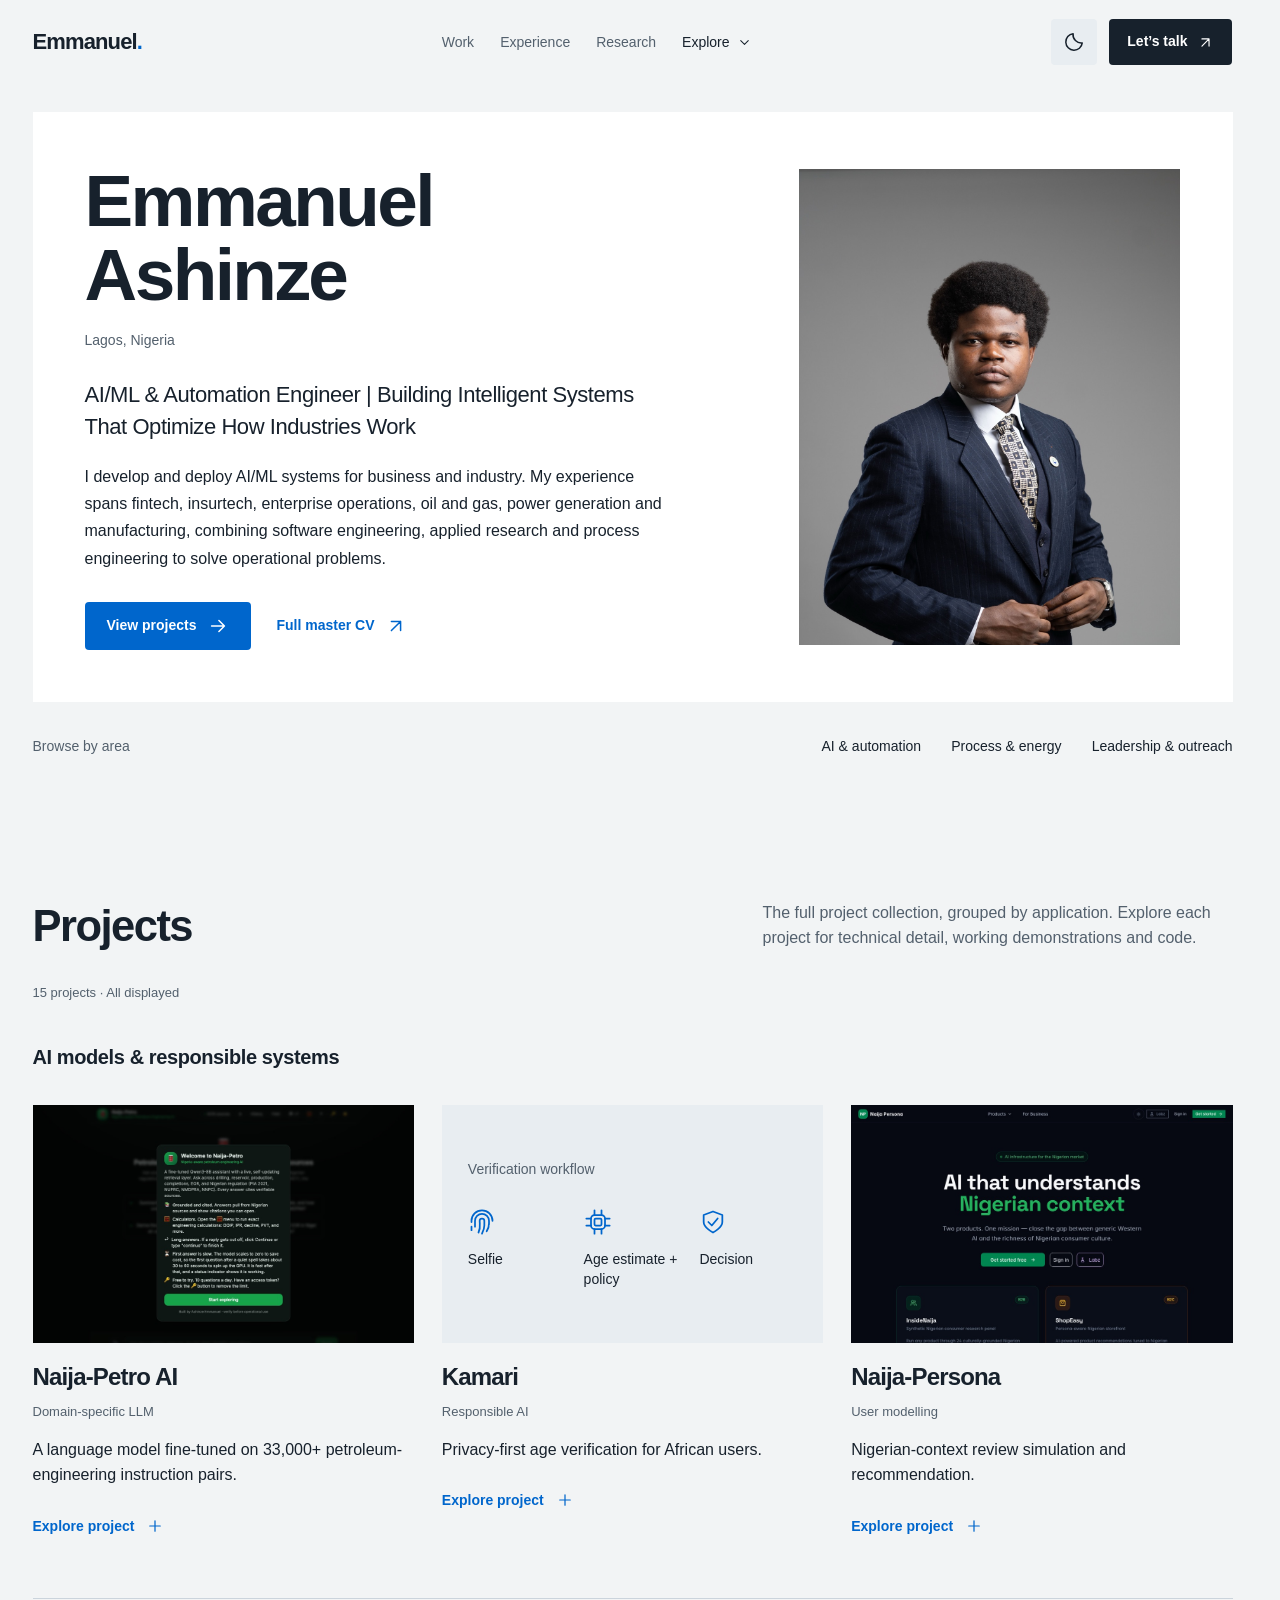
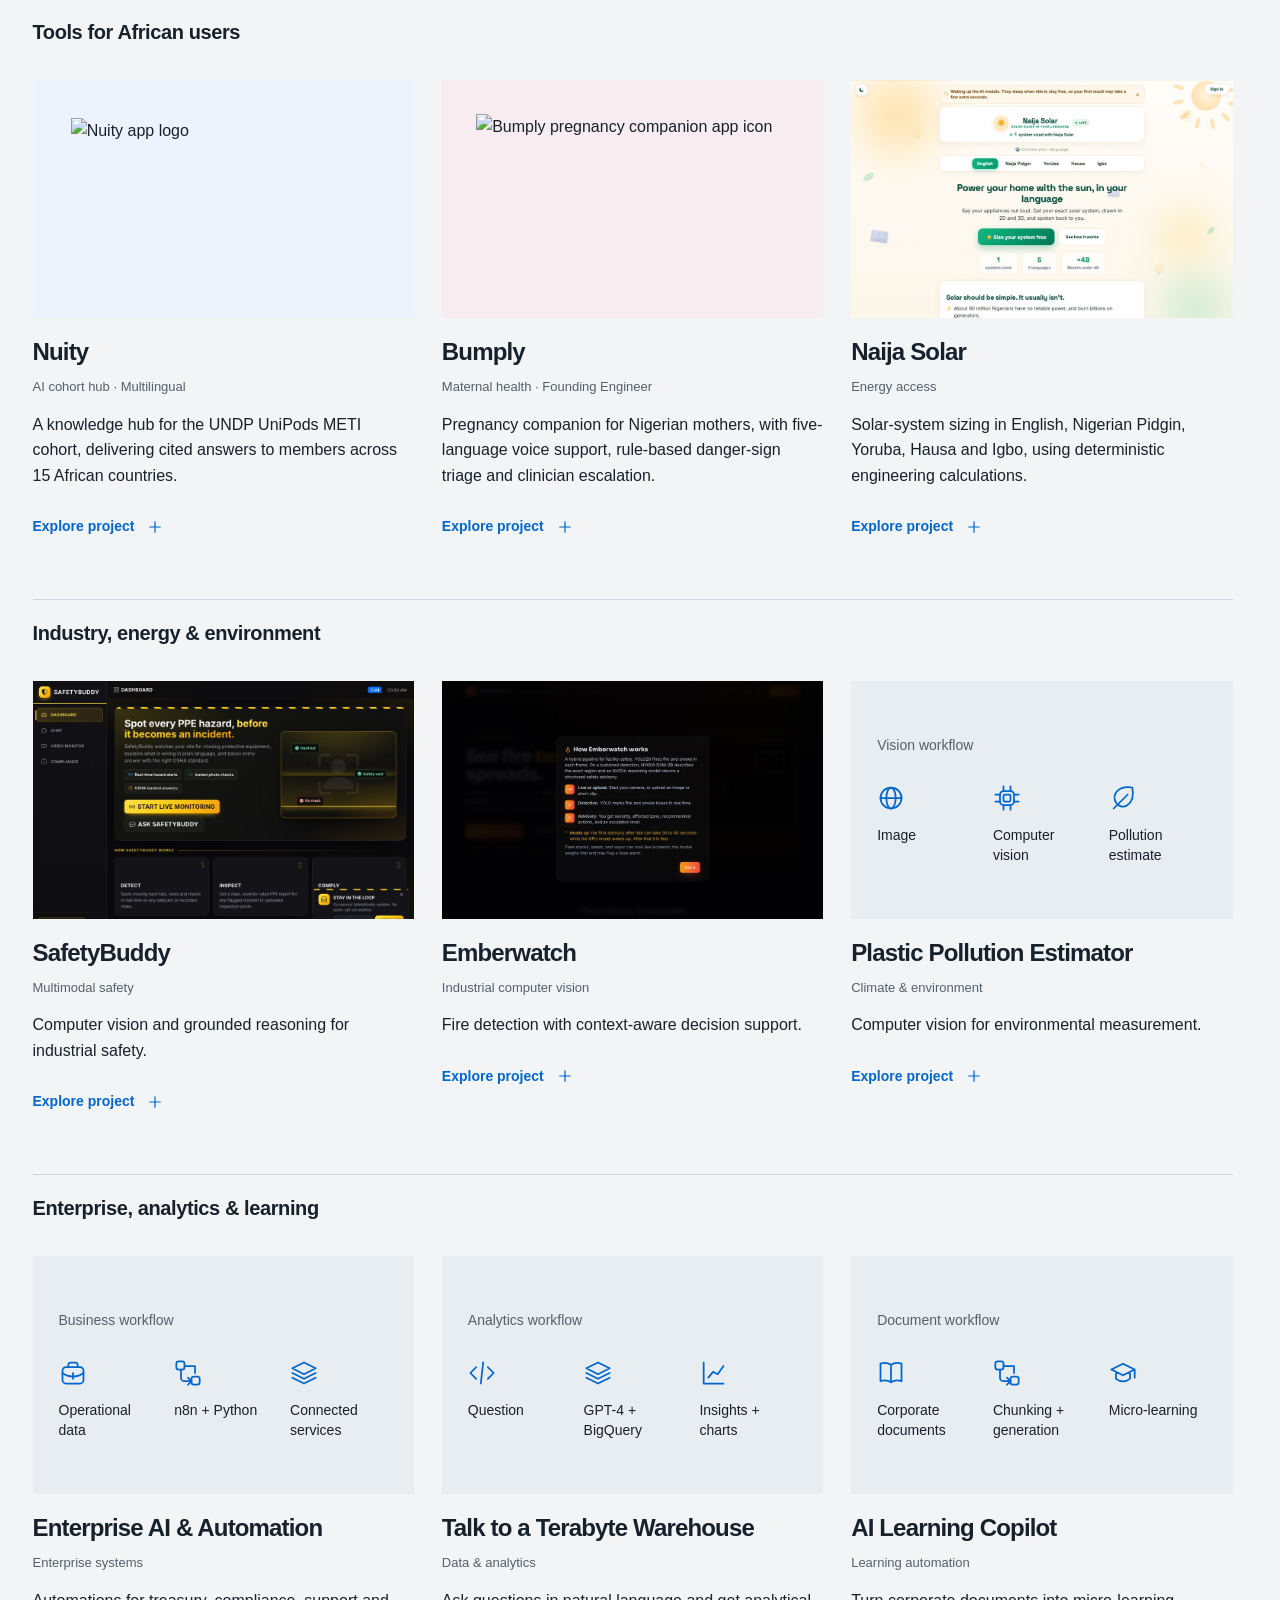
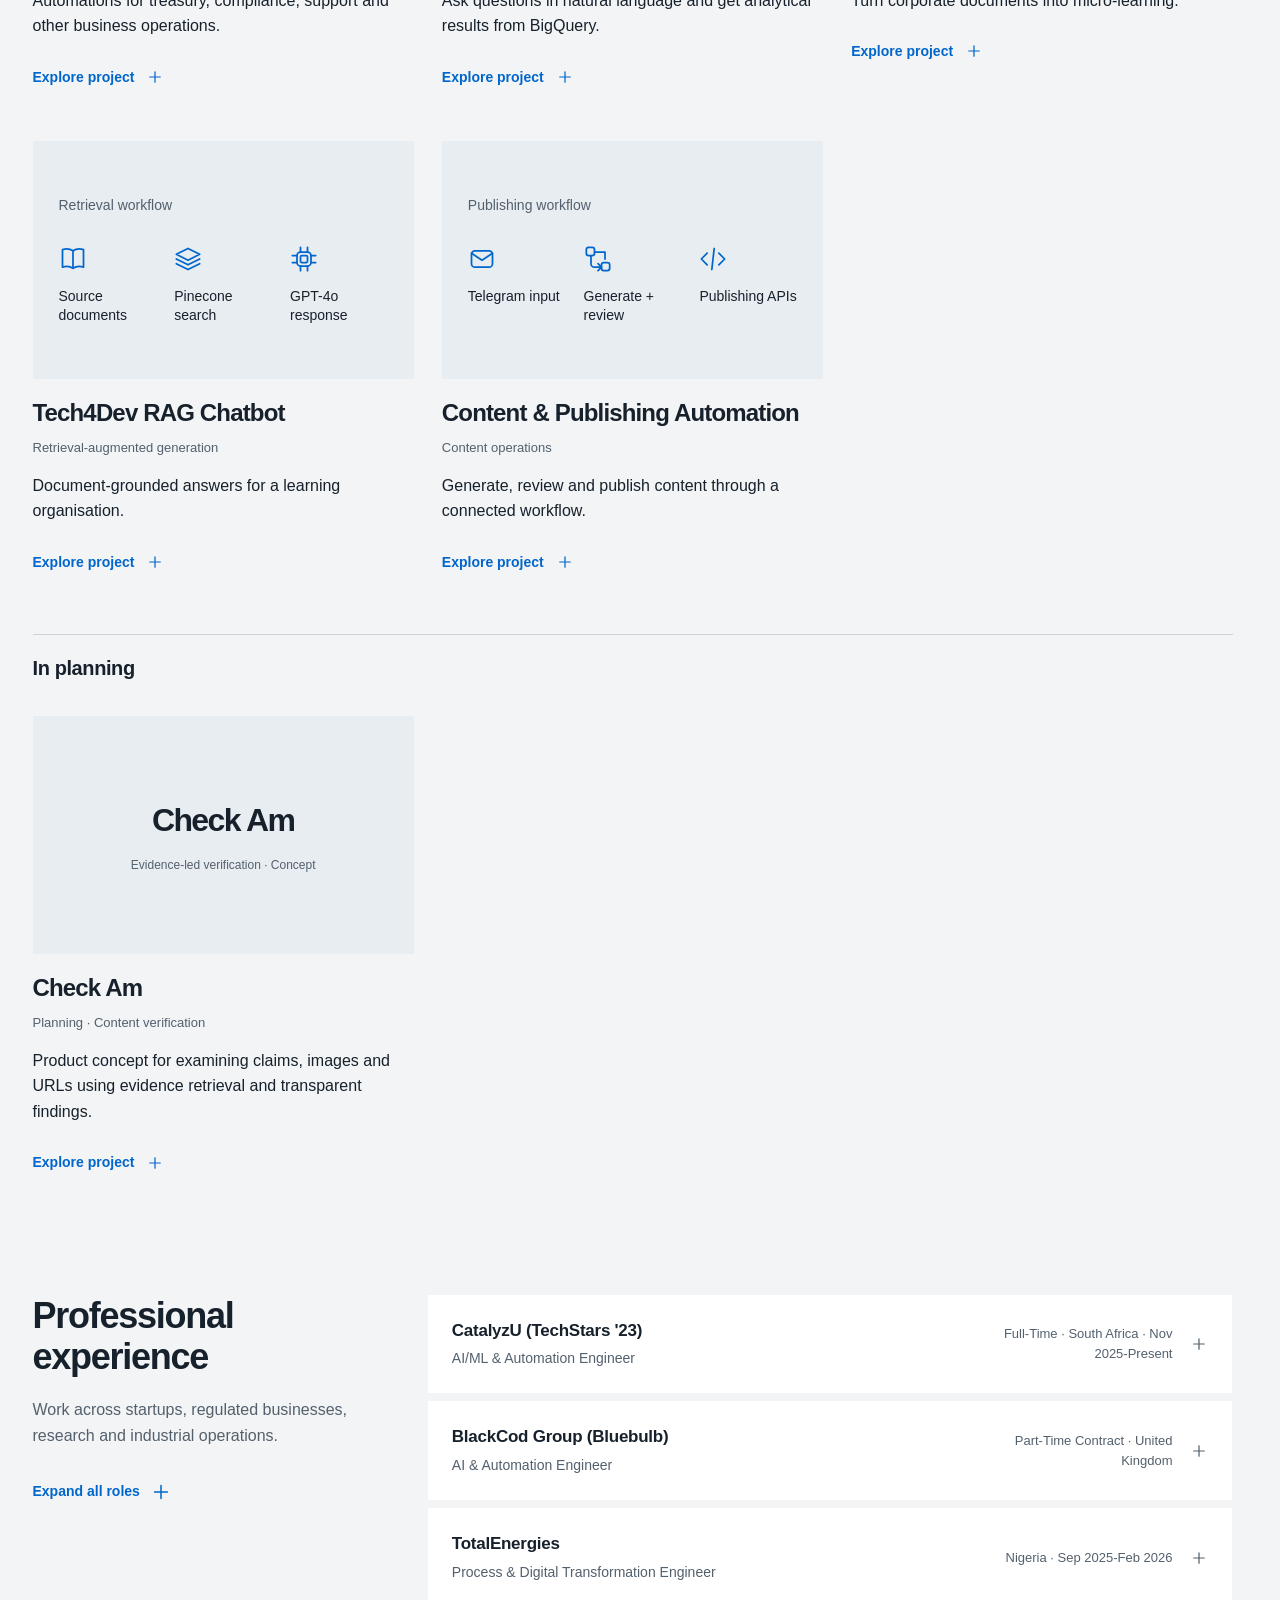
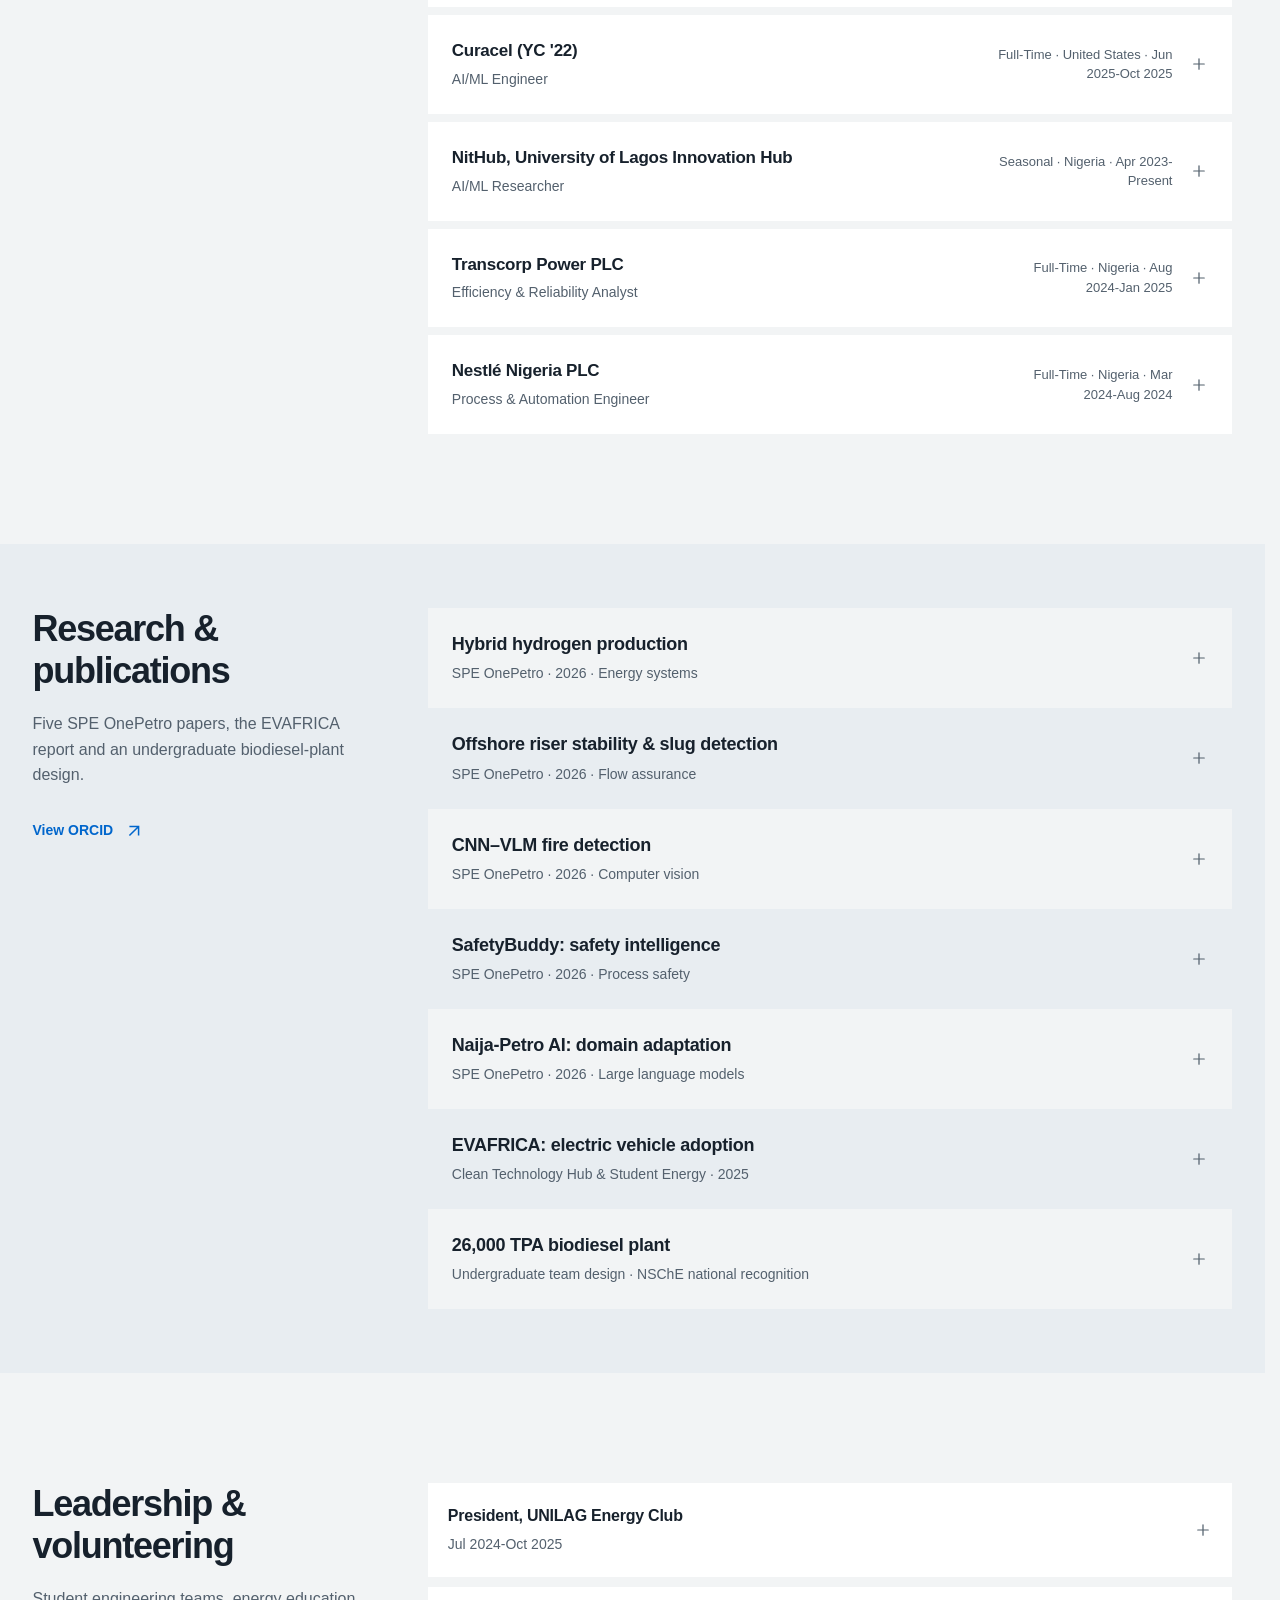
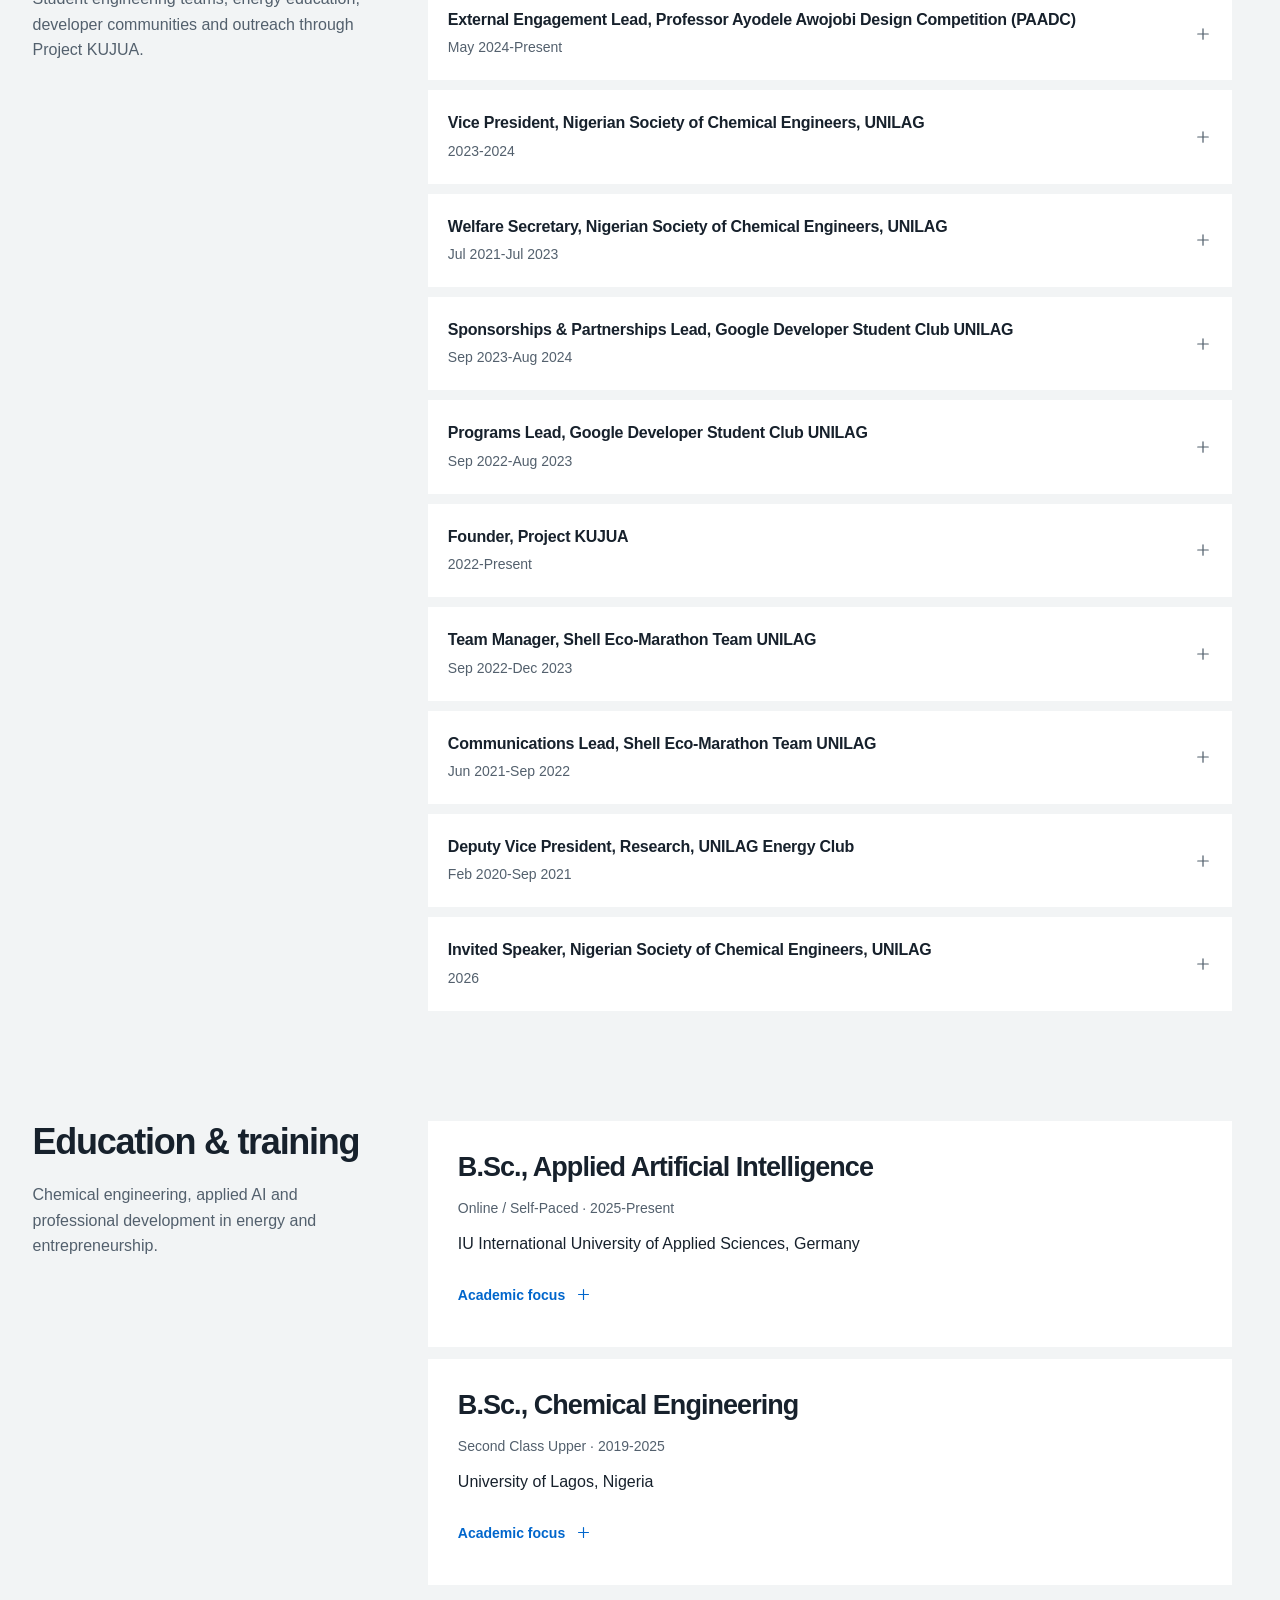
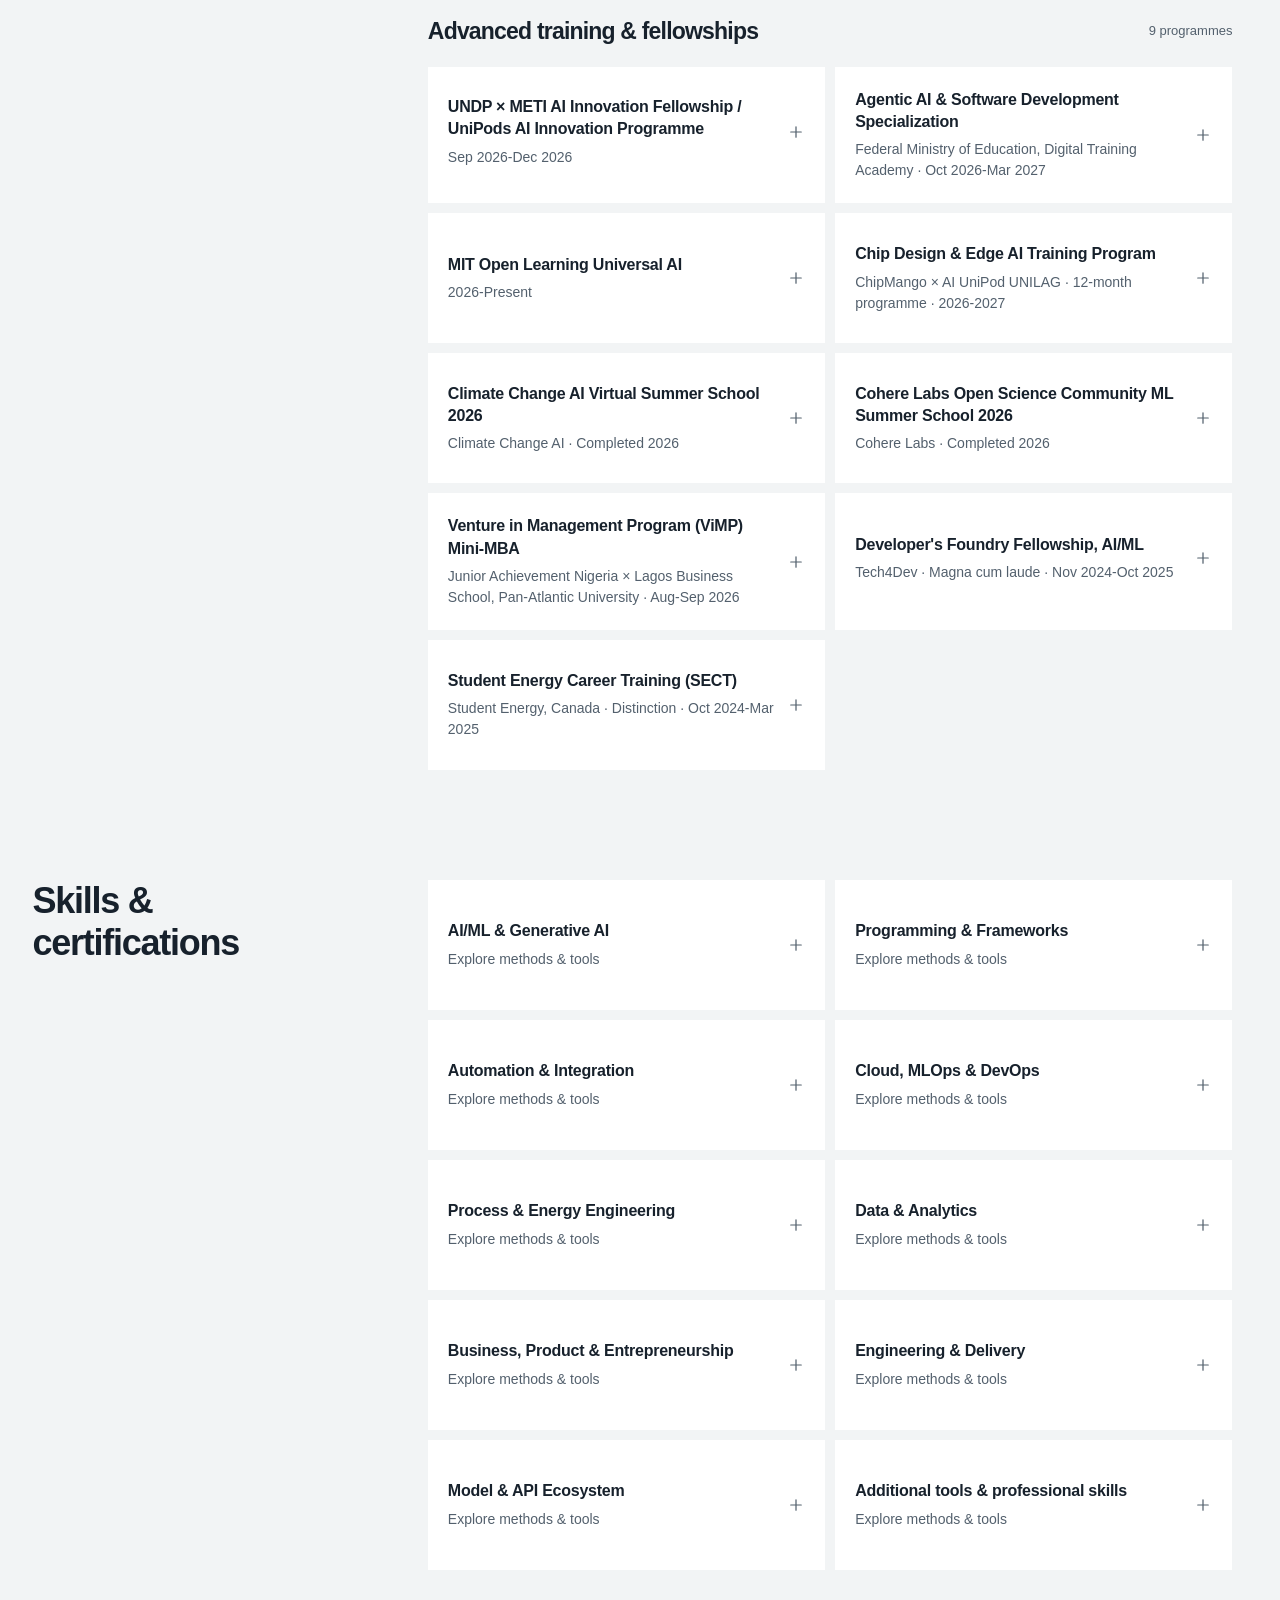
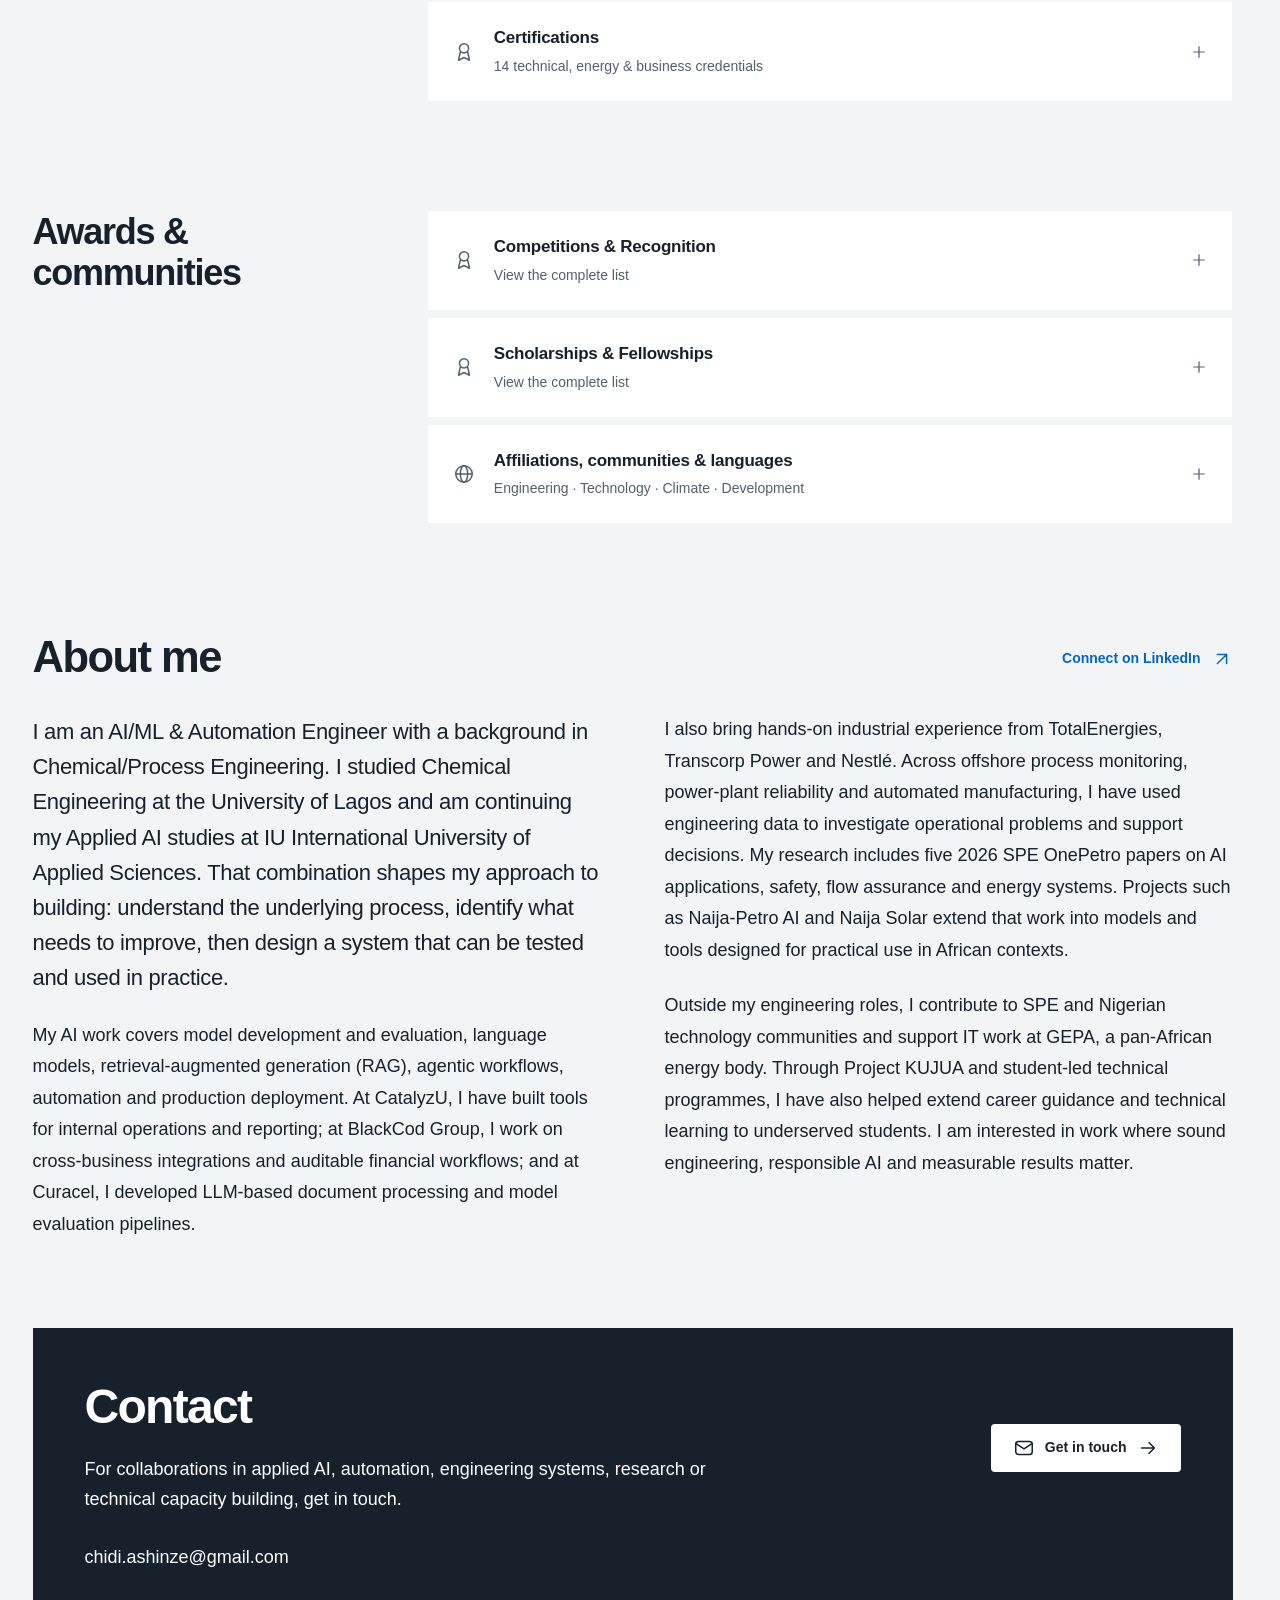
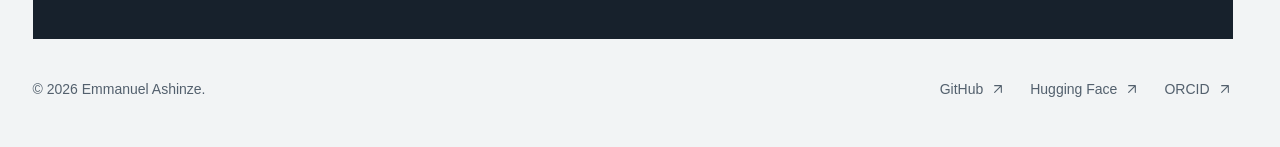
==== commit 94210f80: "Show all 15 projects equally in five organized sections" ====
--- a/index.html
+++ b/index.html
@@ -83,20 +83,22 @@
 @media(prefers-reduced-motion:reduce){html{scroll-behavior:auto}*,*::before,*::after{animation:none!important;transition:none!important}}:root[data-input=keyboard] *, :root[data-input=keyboard] *::before, :root[data-input=keyboard] *::after{animation:none!important;transition:none!important}
 @media(prefers-contrast:more){:root{--muted:#253b4d;--line:#53606d}:root[data-theme=dark]{--muted:#e6edf3;--line:#b4c1cd}}
 @media print{.nav-shell,.hero-visual,.segments,.view-all,.project-disclosure>summary,.expand-section,.footer,.window-toolbar{display:none!important}body{background:#fff;color:#111}.container{width:100%}.section{padding-top:28px}.hero-grid{display:block;padding:0;background:none}.hero h1{font-size:38px}.project-card[hidden]{display:block!important}.project-grid{display:block}.project-card,.project-card:first-child{display:block;margin-bottom:20px}.project-card:first-child .project-card-body{padding:0}.chapter>.container{display:block}.chapter .section-head{position:static;margin-bottom:20px}.disclosure-body,.project-detail,details>*{display:block!important}.project-image{max-height:140px}.disclosure{break-inside:avoid}dialog{display:none!important}}
-</style></head><body><svg aria-hidden="true" style="display:none" xmlns="http://www.w3.org/2000/svg"><defs><symbol id="i-arrow" viewBox="0 0 24 24"><path d="M5 12h14M13 6l6 6-6 6"></path></symbol><symbol id="i-external" viewBox="0 0 24 24"><path d="M7 17 17 7M7 7h10v10"></path></symbol><symbol id="i-plus" viewBox="0 0 24 24"><path d="M12 5v14M5 12h14"></path></symbol><symbol id="i-close" viewBox="0 0 24 24"><path d="m6 6 12 12M6 18 18 6"></path></symbol><symbol id="i-chevron" viewBox="0 0 24 24"><path d="m6 9 6 6 6-6"></path></symbol><symbol id="i-cpu" viewBox="0 0 24 24"><rect height="12" rx="3" width="12" x="6" y="6"></rect><path d="M9 2v4m6-4v4M9 18v4m6-4v4M2 9h4m-4 6h4m12-6h4m-4 6h4"></path><rect height="6" rx="1" width="6" x="9" y="9"></rect></symbol><symbol id="i-plant" viewBox="0 0 24 24"><path d="M3 21V10l6 3V7l6 5V3h4l2 18H3Z"></path><path d="M7 17h1m4 0h1m4 0h1"></path></symbol><symbol id="i-energy" viewBox="0 0 24 24"><path d="m13 2-9 12h7l-1 8 10-13h-8l1-7Z"></path></symbol><symbol id="i-book" viewBox="0 0 24 24"><path d="M12 5c-3-2-6-2-9-1v15c3-1 6-1 9 1 3-2 6-2 9-1V4c-3-1-6-1-9 1v15"></path></symbol><symbol id="i-people" viewBox="0 0 24 24"><circle cx="9" cy="7" r="3"></circle><path d="M3 21v-3a6 6 0 0 1 12 0v3M16 4a3 3 0 0 1 0 6m2 4a5 5 0 0 1 3 5v2"></path></symbol><symbol id="i-briefcase" viewBox="0 0 24 24"><rect height="14" rx="3" width="18" x="3" y="7"></rect><path d="M8 7V5a2 2 0 0 1 2-2h4a2 2 0 0 1 2 2v2M3 12c5 4 13 4 18 0M12 12v5"></path></symbol><symbol id="i-cap" viewBox="0 0 24 24"><path d="m2 9 10-5 10 5-10 5L2 9Zm4 2v6c4 3 8 3 12 0v-6M22 9v7"></path></symbol><symbol id="i-award" viewBox="0 0 24 24"><circle cx="12" cy="8" r="5"></circle><path d="m8 12-2 9 6-3 6 3-2-9"></path></symbol><symbol id="i-leaf" viewBox="0 0 24 24"><path d="M20 3C8 1 2 9 6 16s17 3 14-13ZM4 21 16 9"></path></symbol><symbol id="i-code" viewBox="0 0 24 24"><path d="m7 7-5 5 5 5m10-10 5 5-5 5m-4-14-2 18"></path></symbol><symbol id="i-shield" viewBox="0 0 24 24"><path d="m12 3 8 3v6c0 5-8 9-8 9s-8-4-8-9V6l8-3Z"></path><path d="m8 12 3 3 5-6"></path></symbol><symbol id="i-flow" viewBox="0 0 24 24"><rect height="7" rx="2" width="7" x="2" y="2"></rect><rect height="7" rx="2" width="7" x="15" y="15"></rect><path d="M6 9v7a3 3 0 0 0 3 3h6m-3-3 3 3-3 3M9 6h9v6"></path></symbol><symbol id="i-flask" viewBox="0 0 24 24"><path d="M9 3h6m-5 0v7L4 20a1 1 0 0 0 1 1h14a1 1 0 0 0 1-1l-6-10V3M7 16h10"></path></symbol><symbol id="i-globe" viewBox="0 0 24 24"><circle cx="12" cy="12" r="9"></circle><ellipse cx="12" cy="12" rx="4" ry="9"></ellipse><path d="M3 12h18"></path></symbol><symbol id="i-mail" viewBox="0 0 24 24"><rect height="14" rx="3" width="18" x="3" y="5"></rect><path d="m3 7 9 6 9-6"></path></symbol><symbol id="i-sun" viewBox="0 0 24 24"><circle cx="12" cy="12" r="4"></circle><path d="M12 2v2m0 16v2M2 12h2m16 0h2M5 5l1.5 1.5m11 11L19 19M5 19l1.5-1.5m11-11L19 5"></path></symbol><symbol id="i-moon" viewBox="0 0 24 24"><path d="M21 13A9 9 0 0 1 11 3a9 9 0 1 0 10 10Z"></path></symbol><symbol id="i-pin" viewBox="0 0 24 24"><path d="M19 10c0 5-7 11-7 11S5 15 5 10a7 7 0 0 1 14 0Z"></path><circle cx="12" cy="10" r="2"></circle></symbol><symbol id="i-chart" viewBox="0 0 24 24"><path d="M4 3v18h17M8 16l4-5 4 2 5-7"></path></symbol><symbol id="i-layers" viewBox="0 0 24 24"><path d="m12 3 10 5-10 5L2 8l10-5ZM2 12l10 5 10-5M2 16l10 5 10-5"></path></symbol><symbol id="i-fingerprint" viewBox="0 0 24 24"><path d="M6 16v-5a6 6 0 0 1 12 0v3m-9 7c2-4 1-7 1-10a2 2 0 0 1 4 0v4c0 3-1 5-2 7M3 12v-1a9 9 0 0 1 18 0m-5 9c2-3 2-5 2-7M3 16v3"></path></symbol></defs></svg><a class="skip-link" href="#top">Skip to content</a><header class="nav-shell"><nav aria-label="Main navigation" class="nav container"><a class="brand" href="#top">Emmanuel<span class="brand-dot">.</span></a><div class="nav-links"><a href="#work">Work</a><a href="#experience">Experience</a><a href="#research">Research</a><details class="nav-more"><summary>Explore <svg aria-hidden="true" class="icon" fill="none" height="24" stroke="currentColor" stroke-linecap="round" stroke-linejoin="round" stroke-width="1.65" viewBox="0 0 24 24" width="24"><use href="#i-chevron"></use></svg></summary><div class="nav-menu"><a class="mobile-nav" href="#work"><svg aria-hidden="true" class="icon" fill="none" height="24" stroke="currentColor" stroke-linecap="round" stroke-linejoin="round" stroke-width="1.65" viewBox="0 0 24 24" width="24"><use href="#i-layers"></use></svg> Projects</a><a class="mobile-nav" href="#experience"><svg aria-hidden="true" class="icon" fill="none" height="24" stroke="currentColor" stroke-linecap="round" stroke-linejoin="round" stroke-width="1.65" viewBox="0 0 24 24" width="24"><use href="#i-briefcase"></use></svg> Experience</a><a class="mobile-nav" href="#research"><svg aria-hidden="true" class="icon" fill="none" height="24" stroke="currentColor" stroke-linecap="round" stroke-linejoin="round" stroke-width="1.65" viewBox="0 0 24 24" width="24"><use href="#i-book"></use></svg> Research &amp; publications</a><a href="#leadership"><svg aria-hidden="true" class="icon" fill="none" height="24" stroke="currentColor" stroke-linecap="round" stroke-linejoin="round" stroke-width="1.65" viewBox="0 0 24 24" width="24"><use href="#i-people"></use></svg> Leadership &amp; volunteering</a><a href="#education"><svg aria-hidden="true" class="icon" fill="none" height="24" stroke="currentColor" stroke-linecap="round" stroke-linejoin="round" stroke-width="1.65" viewBox="0 0 24 24" width="24"><use href="#i-cap"></use></svg> Education &amp; training</a><a href="#expertise"><svg aria-hidden="true" class="icon" fill="none" height="24" stroke="currentColor" stroke-linecap="round" stroke-linejoin="round" stroke-width="1.65" viewBox="0 0 24 24" width="24"><use href="#i-layers"></use></svg> Skills &amp; certifications</a><a href="#recognition"><svg aria-hidden="true" class="icon" fill="none" height="24" stroke="currentColor" stroke-linecap="round" stroke-linejoin="round" stroke-width="1.65" viewBox="0 0 24 24" width="24"><use href="#i-award"></use></svg> Recognition &amp; communities</a><a href="#about"><svg aria-hidden="true" class="icon" fill="none" height="24" stroke="currentColor" stroke-linecap="round" stroke-linejoin="round" stroke-width="1.65" viewBox="0 0 24 24" width="24"><use href="#i-globe"></use></svg> About me</a></div></details></div><div class="nav-actions"><button aria-label="Switch to dark appearance" class="icon-button theme-toggle" hidden="" type="button"><svg aria-hidden="true" class="icon" fill="none" height="24" stroke="currentColor" stroke-linecap="round" stroke-linejoin="round" stroke-width="1.65" viewBox="0 0 24 24" width="24"><use href="#i-moon"></use></svg></button><a class="button nav-contact" href="#contact">Let’s talk <svg aria-hidden="true" class="icon" fill="none" height="24" stroke="currentColor" stroke-linecap="round" stroke-linejoin="round" stroke-width="1.65" viewBox="0 0 24 24" width="24"><use href="#i-external"></use></svg></a></div></nav></header><main id="top"><section aria-labelledby="hero-title" class="hero"><div class="container"><div class="hero-grid"><div class="hero-copy"><h1 id="hero-title">Emmanuel Ashinze</h1><p class="hero-location">Lagos, Nigeria</p><p class="hero-lead">AI/ML &amp; Automation Engineer | Building Intelligent Systems That Optimize How Industries Work</p><p class="hero-description">I develop and deploy AI/ML systems for business and industry. My experience spans fintech, insurtech, enterprise operations, oil and gas, power generation and manufacturing, combining software engineering, applied research and process engineering to solve operational problems.</p><div class="hero-actions"><a class="button primary" href="#work">View projects <svg aria-hidden="true" class="icon" fill="none" height="24" stroke="currentColor" stroke-linecap="round" stroke-linejoin="round" stroke-width="1.65" viewBox="0 0 24 24" width="24"><use href="#i-arrow"></use></svg></a><a class="text-link" href="https://drive.google.com/file/d/1UXejL_cy5zFfcyrg8mCs935ralTGPTbq/view" rel="noopener" target="_blank">Full master CV <svg aria-hidden="true" class="icon" fill="none" height="24" stroke="currentColor" stroke-linecap="round" stroke-linejoin="round" stroke-width="1.65" viewBox="0 0 24 24" width="24"><use href="#i-external"></use></svg></a></div></div><div class="hero-visual"><div class="portrait"><img alt="Emmanuel Ashinze" fetchpriority="high" height="650" src="assets/img/about/headshot-2026.jpg" width="560"></div></div></div><nav aria-label="Areas of work" class="scope-nav"><span>Browse by area</span><a href="#work">AI &amp; automation</a><a href="#experience">Process &amp; energy</a><a href="#leadership">Leadership &amp; outreach</a></nav></div></section><section class="section" id="work"><div class="container"><div class="section-head"><div><h2>Projects</h2></div><p class="section-intro">Selected work in applied AI, model development, industry-focused decision support and workflow automation. Open a project to see the engineering approach and links.</p></div><div class="work-toolbar"><div aria-label="Filter projects" class="segments" hidden="" role="group"><button aria-pressed="true" data-filter="featured" type="button">Featured</button><button aria-pressed="false" data-filter="all" type="button">All work</button><button aria-pressed="false" data-filter="ai" type="button">AI &amp; automation</button><button aria-pressed="false" data-filter="energy" type="button">Energy &amp; industry</button><button aria-pressed="false" data-filter="climate" type="button">Climate</button><button aria-pressed="false" data-filter="learning" type="button">Learning</button></div><p aria-atomic="true" aria-live="polite" id="project-count">13 projects</p></div><div class="project-grid"><article class="project-card" data-category="ai energy" data-featured="true"><div class="project-image"><img alt="Naija-Petro AI" decoding="async" height="450" loading="lazy" src="assets/img/projects/live/naija-petro.jpg" width="800"></div><div class="project-card-body"><h3>Naija-Petro AI</h3><p class="project-category">Domain-specific LLM</p><p class="project-summary">A language model fine-tuned on 33,000+ petroleum-engineering instruction pairs.</p><details class="project-disclosure" id="project-naija-petro"><summary data-project="project-naija-petro" aria-label="Explore Naija-Petro AI"><span>Explore project</span><svg aria-hidden="true" class="icon" fill="none" height="24" stroke="currentColor" stroke-linecap="round" stroke-linejoin="round" stroke-width="1.65" viewBox="0 0 24 24" width="24"><use href="#i-plus"></use></svg></summary><div class="project-detail" data-title="Naija-Petro AI"><h2>Naija-Petro AI</h2><p class="detail-category">Domain-specific LLM</p><div class="project-image"><img alt="Naija-Petro AI" decoding="async" height="450" loading="lazy" src="assets/img/projects/live/naija-petro.jpg" width="800"></div><div class="detail-copy"><p>Fine-tuned Qwen3 32B and 8B models on 33,000+ petroleum-engineering instruction-response pairs using QLoRA with Unsloth; achieved +0.77 LLM-as-Judge improvement over the base model across six subdisciplines.</p><p>Built a 20.5M-word data pipeline from 66,905 text chunks across seven open-access sources plus synthetic instruction generation, then deployed a dynamic RAG application using Modal, Supabase, Python and JavaScript. Synthetic instruction generation used NVIDIA Data Designer; models are open-sourced on Hugging Face.</p></div><div class="links">
+
+.project-group-heading{grid-column:1/-1;padding-top:20px;margin:8px 0 -8px;border-top:1px solid var(--line);font-size:20px;line-height:1.35;font-weight:650;letter-spacing:-.02em}.project-group-heading:first-child{border-top:0;padding-top:0}.project-image--wordmark{display:grid;place-items:center;padding:24px}.project-cover-wordmark{display:flex;flex-direction:column;align-items:center;gap:10px;font-size:clamp(24px,2.5vw,35px);font-weight:730;letter-spacing:-.05em}.project-cover-meta{font-size:12px;font-weight:500;letter-spacing:normal;color:var(--muted);text-align:center}.project-grid>.project-card{grid-column:auto;display:block;min-width:0}.project-grid>.project-card .project-card-body{padding:20px 0 0}.project-grid>.project-card h3{font-size:24px}
+</style></head><body><svg aria-hidden="true" style="display:none" xmlns="http://www.w3.org/2000/svg"><defs><symbol id="i-arrow" viewBox="0 0 24 24"><path d="M5 12h14M13 6l6 6-6 6"></path></symbol><symbol id="i-external" viewBox="0 0 24 24"><path d="M7 17 17 7M7 7h10v10"></path></symbol><symbol id="i-plus" viewBox="0 0 24 24"><path d="M12 5v14M5 12h14"></path></symbol><symbol id="i-close" viewBox="0 0 24 24"><path d="m6 6 12 12M6 18 18 6"></path></symbol><symbol id="i-chevron" viewBox="0 0 24 24"><path d="m6 9 6 6 6-6"></path></symbol><symbol id="i-cpu" viewBox="0 0 24 24"><rect height="12" rx="3" width="12" x="6" y="6"></rect><path d="M9 2v4m6-4v4M9 18v4m6-4v4M2 9h4m-4 6h4m12-6h4m-4 6h4"></path><rect height="6" rx="1" width="6" x="9" y="9"></rect></symbol><symbol id="i-plant" viewBox="0 0 24 24"><path d="M3 21V10l6 3V7l6 5V3h4l2 18H3Z"></path><path d="M7 17h1m4 0h1m4 0h1"></path></symbol><symbol id="i-energy" viewBox="0 0 24 24"><path d="m13 2-9 12h7l-1 8 10-13h-8l1-7Z"></path></symbol><symbol id="i-book" viewBox="0 0 24 24"><path d="M12 5c-3-2-6-2-9-1v15c3-1 6-1 9 1 3-2 6-2 9-1V4c-3-1-6-1-9 1v15"></path></symbol><symbol id="i-people" viewBox="0 0 24 24"><circle cx="9" cy="7" r="3"></circle><path d="M3 21v-3a6 6 0 0 1 12 0v3M16 4a3 3 0 0 1 0 6m2 4a5 5 0 0 1 3 5v2"></path></symbol><symbol id="i-briefcase" viewBox="0 0 24 24"><rect height="14" rx="3" width="18" x="3" y="7"></rect><path d="M8 7V5a2 2 0 0 1 2-2h4a2 2 0 0 1 2 2v2M3 12c5 4 13 4 18 0M12 12v5"></path></symbol><symbol id="i-cap" viewBox="0 0 24 24"><path d="m2 9 10-5 10 5-10 5L2 9Zm4 2v6c4 3 8 3 12 0v-6M22 9v7"></path></symbol><symbol id="i-award" viewBox="0 0 24 24"><circle cx="12" cy="8" r="5"></circle><path d="m8 12-2 9 6-3 6 3-2-9"></path></symbol><symbol id="i-leaf" viewBox="0 0 24 24"><path d="M20 3C8 1 2 9 6 16s17 3 14-13ZM4 21 16 9"></path></symbol><symbol id="i-code" viewBox="0 0 24 24"><path d="m7 7-5 5 5 5m10-10 5 5-5 5m-4-14-2 18"></path></symbol><symbol id="i-shield" viewBox="0 0 24 24"><path d="m12 3 8 3v6c0 5-8 9-8 9s-8-4-8-9V6l8-3Z"></path><path d="m8 12 3 3 5-6"></path></symbol><symbol id="i-flow" viewBox="0 0 24 24"><rect height="7" rx="2" width="7" x="2" y="2"></rect><rect height="7" rx="2" width="7" x="15" y="15"></rect><path d="M6 9v7a3 3 0 0 0 3 3h6m-3-3 3 3-3 3M9 6h9v6"></path></symbol><symbol id="i-flask" viewBox="0 0 24 24"><path d="M9 3h6m-5 0v7L4 20a1 1 0 0 0 1 1h14a1 1 0 0 0 1-1l-6-10V3M7 16h10"></path></symbol><symbol id="i-globe" viewBox="0 0 24 24"><circle cx="12" cy="12" r="9"></circle><ellipse cx="12" cy="12" rx="4" ry="9"></ellipse><path d="M3 12h18"></path></symbol><symbol id="i-mail" viewBox="0 0 24 24"><rect height="14" rx="3" width="18" x="3" y="5"></rect><path d="m3 7 9 6 9-6"></path></symbol><symbol id="i-sun" viewBox="0 0 24 24"><circle cx="12" cy="12" r="4"></circle><path d="M12 2v2m0 16v2M2 12h2m16 0h2M5 5l1.5 1.5m11 11L19 19M5 19l1.5-1.5m11-11L19 5"></path></symbol><symbol id="i-moon" viewBox="0 0 24 24"><path d="M21 13A9 9 0 0 1 11 3a9 9 0 1 0 10 10Z"></path></symbol><symbol id="i-pin" viewBox="0 0 24 24"><path d="M19 10c0 5-7 11-7 11S5 15 5 10a7 7 0 0 1 14 0Z"></path><circle cx="12" cy="10" r="2"></circle></symbol><symbol id="i-chart" viewBox="0 0 24 24"><path d="M4 3v18h17M8 16l4-5 4 2 5-7"></path></symbol><symbol id="i-layers" viewBox="0 0 24 24"><path d="m12 3 10 5-10 5L2 8l10-5ZM2 12l10 5 10-5M2 16l10 5 10-5"></path></symbol><symbol id="i-fingerprint" viewBox="0 0 24 24"><path d="M6 16v-5a6 6 0 0 1 12 0v3m-9 7c2-4 1-7 1-10a2 2 0 0 1 4 0v4c0 3-1 5-2 7M3 12v-1a9 9 0 0 1 18 0m-5 9c2-3 2-5 2-7M3 16v3"></path></symbol></defs></svg><a class="skip-link" href="#top">Skip to content</a><header class="nav-shell"><nav aria-label="Main navigation" class="nav container"><a class="brand" href="#top">Emmanuel<span class="brand-dot">.</span></a><div class="nav-links"><a href="#work">Work</a><a href="#experience">Experience</a><a href="#research">Research</a><details class="nav-more"><summary>Explore <svg aria-hidden="true" class="icon" fill="none" height="24" stroke="currentColor" stroke-linecap="round" stroke-linejoin="round" stroke-width="1.65" viewBox="0 0 24 24" width="24"><use href="#i-chevron"></use></svg></summary><div class="nav-menu"><a class="mobile-nav" href="#work"><svg aria-hidden="true" class="icon" fill="none" height="24" stroke="currentColor" stroke-linecap="round" stroke-linejoin="round" stroke-width="1.65" viewBox="0 0 24 24" width="24"><use href="#i-layers"></use></svg> Projects</a><a class="mobile-nav" href="#experience"><svg aria-hidden="true" class="icon" fill="none" height="24" stroke="currentColor" stroke-linecap="round" stroke-linejoin="round" stroke-width="1.65" viewBox="0 0 24 24" width="24"><use href="#i-briefcase"></use></svg> Experience</a><a class="mobile-nav" href="#research"><svg aria-hidden="true" class="icon" fill="none" height="24" stroke="currentColor" stroke-linecap="round" stroke-linejoin="round" stroke-width="1.65" viewBox="0 0 24 24" width="24"><use href="#i-book"></use></svg> Research &amp; publications</a><a href="#leadership"><svg aria-hidden="true" class="icon" fill="none" height="24" stroke="currentColor" stroke-linecap="round" stroke-linejoin="round" stroke-width="1.65" viewBox="0 0 24 24" width="24"><use href="#i-people"></use></svg> Leadership &amp; volunteering</a><a href="#education"><svg aria-hidden="true" class="icon" fill="none" height="24" stroke="currentColor" stroke-linecap="round" stroke-linejoin="round" stroke-width="1.65" viewBox="0 0 24 24" width="24"><use href="#i-cap"></use></svg> Education &amp; training</a><a href="#expertise"><svg aria-hidden="true" class="icon" fill="none" height="24" stroke="currentColor" stroke-linecap="round" stroke-linejoin="round" stroke-width="1.65" viewBox="0 0 24 24" width="24"><use href="#i-layers"></use></svg> Skills &amp; certifications</a><a href="#recognition"><svg aria-hidden="true" class="icon" fill="none" height="24" stroke="currentColor" stroke-linecap="round" stroke-linejoin="round" stroke-width="1.65" viewBox="0 0 24 24" width="24"><use href="#i-award"></use></svg> Recognition &amp; communities</a><a href="#about"><svg aria-hidden="true" class="icon" fill="none" height="24" stroke="currentColor" stroke-linecap="round" stroke-linejoin="round" stroke-width="1.65" viewBox="0 0 24 24" width="24"><use href="#i-globe"></use></svg> About me</a></div></details></div><div class="nav-actions"><button aria-label="Switch to dark appearance" class="icon-button theme-toggle" hidden="" type="button"><svg aria-hidden="true" class="icon" fill="none" height="24" stroke="currentColor" stroke-linecap="round" stroke-linejoin="round" stroke-width="1.65" viewBox="0 0 24 24" width="24"><use href="#i-moon"></use></svg></button><a class="button nav-contact" href="#contact">Let’s talk <svg aria-hidden="true" class="icon" fill="none" height="24" stroke="currentColor" stroke-linecap="round" stroke-linejoin="round" stroke-width="1.65" viewBox="0 0 24 24" width="24"><use href="#i-external"></use></svg></a></div></nav></header><main id="top"><section aria-labelledby="hero-title" class="hero"><div class="container"><div class="hero-grid"><div class="hero-copy"><h1 id="hero-title">Emmanuel Ashinze</h1><p class="hero-location">Lagos, Nigeria</p><p class="hero-lead">AI/ML &amp; Automation Engineer | Building Intelligent Systems That Optimize How Industries Work</p><p class="hero-description">I develop and deploy AI/ML systems for business and industry. My experience spans fintech, insurtech, enterprise operations, oil and gas, power generation and manufacturing, combining software engineering, applied research and process engineering to solve operational problems.</p><div class="hero-actions"><a class="button primary" href="#work">View projects <svg aria-hidden="true" class="icon" fill="none" height="24" stroke="currentColor" stroke-linecap="round" stroke-linejoin="round" stroke-width="1.65" viewBox="0 0 24 24" width="24"><use href="#i-arrow"></use></svg></a><a class="text-link" href="https://drive.google.com/file/d/1UXejL_cy5zFfcyrg8mCs935ralTGPTbq/view" rel="noopener" target="_blank">Full master CV <svg aria-hidden="true" class="icon" fill="none" height="24" stroke="currentColor" stroke-linecap="round" stroke-linejoin="round" stroke-width="1.65" viewBox="0 0 24 24" width="24"><use href="#i-external"></use></svg></a></div></div><div class="hero-visual"><div class="portrait"><img alt="Emmanuel Ashinze" fetchpriority="high" height="650" src="assets/img/about/headshot-2026.jpg" width="560"></div></div></div><nav aria-label="Areas of work" class="scope-nav"><span>Browse by area</span><a href="#work">AI &amp; automation</a><a href="#experience">Process &amp; energy</a><a href="#leadership">Leadership &amp; outreach</a></nav></div></section><section class="section" id="work"><div class="container"><div class="section-head"><div><h2>Projects</h2></div><p class="section-intro">The full project collection, grouped by application. Explore each project for technical detail, working demonstrations and code.</p></div><div class="work-toolbar"><p id="project-count">15 projects · All displayed</p></div><div class="project-grid"><h3 class="project-group-heading">AI models & responsible systems</h3><article class="project-card" data-category="ai energy"><div class="project-image"><img alt="Naija-Petro AI" decoding="async" height="450" loading="lazy" src="assets/img/projects/live/naija-petro.jpg" width="800"></div><div class="project-card-body"><h3>Naija-Petro AI</h3><p class="project-category">Domain-specific LLM</p><p class="project-summary">A language model fine-tuned on 33,000+ petroleum-engineering instruction pairs.</p><details class="project-disclosure" id="project-naija-petro"><summary data-project="project-naija-petro" aria-label="Explore Naija-Petro AI"><span>Explore project</span><svg aria-hidden="true" class="icon" fill="none" height="24" stroke="currentColor" stroke-linecap="round" stroke-linejoin="round" stroke-width="1.65" viewBox="0 0 24 24" width="24"><use href="#i-plus"></use></svg></summary><div class="project-detail" data-title="Naija-Petro AI"><h2>Naija-Petro AI</h2><p class="detail-category">Domain-specific LLM</p><div class="project-image"><img alt="Naija-Petro AI" decoding="async" height="450" loading="lazy" src="assets/img/projects/live/naija-petro.jpg" width="800"></div><div class="detail-copy"><p>Fine-tuned Qwen3 32B and 8B models on 33,000+ petroleum-engineering instruction-response pairs using QLoRA with Unsloth; achieved +0.77 LLM-as-Judge improvement over the base model across six subdisciplines.</p><p>Built a 20.5M-word data pipeline from 66,905 text chunks across seven open-access sources plus synthetic instruction generation, then deployed a dynamic RAG application using Modal, Supabase, Python and JavaScript. Synthetic instruction generation used NVIDIA Data Designer; models are open-sourced on Hugging Face.</p></div><div class="links">
 <a href="https://naija-petro.shinzii.tech/" rel="noopener" target="_blank">Live app ↗</a>
 <a href="https://huggingface.co/Shinzmann/naija-petro-8b" rel="noopener" target="_blank">Model ↗</a>
 <a href="https://github.com/Mystique1337/naija-petro" rel="noopener" target="_blank">Code ↗</a>
-</div></div></details></div></article><article class="project-card" data-category="ai learning" data-featured="true"><div class="project-image"><img alt="Bumply pregnancy companion app icon" decoding="async" height="512" loading="lazy" src="https://raw.githubusercontent.com/Mystique1337/pregnancy-companion-frontend/dev-shinzii/public/icon-512.png" style="object-fit:contain;padding:9%;background:#f7edf0" width="512"></div><div class="project-card-body"><h3>Bumply</h3><p class="project-category">Maternal health · Founding Engineer</p><p class="project-summary">Pregnancy companion for Nigerian mothers, with five-language voice support, rule-based danger-sign triage and clinician escalation.</p><details class="project-disclosure" id="project-bumply"><summary data-project="project-bumply" aria-label="Explore Bumply"><span>Explore project</span><svg aria-hidden="true" class="icon" fill="none" height="24" stroke="currentColor" stroke-linecap="round" stroke-linejoin="round" stroke-width="1.65" viewBox="0 0 24 24" width="24"><use href="#i-plus"></use></svg></summary><div class="project-detail" data-title="Bumply - Pregnancy Companion for Nigerian Mothers"><h2>Bumply</h2><p class="detail-category">Maternal health · Founding Engineer</p><div class="project-image"><img alt="Bumply pregnancy companion app icon" decoding="async" height="512" loading="lazy" src="https://raw.githubusercontent.com/Mystique1337/pregnancy-companion-frontend/dev-shinzii/public/icon-512.png" style="object-fit:contain;padding:9%;background:#f7edf0" width="512"></div><div class="detail-copy"><p>Engineered a web and Telegram pregnancy companion with voice-note support in English, Nigerian Pidgin, Yoruba, Hausa and Igbo. Designed for low-cost Android phones and unreliable 3G connections. The project placed second runner-up in the National HelpMum CareCode Hackathon.</p><p>Built deterministic triage using logged vital signs and symptoms to classify risk and route urgent cases to a clinician review queue. Also implemented a hospital locator and printable report for doctor appointments.</p><p>Worked with a medical doctor and business analyst. The proposed wider rollout requires clinical sign-off and compliance review under the Nigeria Data Protection Act before AI-enabled features are scaled; the prototype does not replace professional medical advice.</p></div><div class="links"><a href="https://app.bumply.mom/" rel="noopener" target="_blank">Live app ↗</a><a href="https://github.com/Mystique1337/pregnancy-companion-frontend" rel="noopener" target="_blank">Code ↗</a></div></div></details></div></article><article class="project-card" data-category="ai energy climate" data-featured="true"><div class="project-image"><img alt="Naija Solar" decoding="async" height="450" loading="lazy" src="assets/img/projects/live/naija-solar.jpg" width="800"></div><div class="project-card-body"><h3>Naija Solar</h3><p class="project-category">Energy access</p><p class="project-summary">Solar-system sizing in English, Nigerian Pidgin, Yoruba, Hausa and Igbo, using deterministic engineering calculations.</p><details class="project-disclosure" id="project-naija-solar"><summary data-project="project-naija-solar" aria-label="Explore Naija Solar"><span>Explore project</span><svg aria-hidden="true" class="icon" fill="none" height="24" stroke="currentColor" stroke-linecap="round" stroke-linejoin="round" stroke-width="1.65" viewBox="0 0 24 24" width="24"><use href="#i-plus"></use></svg></summary><div class="project-detail" data-title="Naija Solar"><h2>Naija Solar</h2><p class="detail-category">Energy access</p><div class="project-image"><img alt="Naija Solar" decoding="async" height="450" loading="lazy" src="assets/img/projects/live/naija-solar.jpg" width="800"></div><div class="detail-copy"><p>Built a multilingual solar-sizing assistant supporting English, Nigerian Pidgin, Yoruba, Hausa and Igbo, with a deterministic Python engineering engine for panel, inverter, battery and cost calculations using a Nigerian component-price catalogue.</p><p>Uses sub-4B open models for speech, vision and language tasks and self-hosted Modal deployment with scale-to-zero; includes fine-tuned SoroTTS/Orpheus-3B work for Nigerian-language speech.</p></div><div class="links">
+</div></div></details></div></article><article class="project-card" data-category="ai"><figure class="workflow-visual"><figcaption>Verification workflow</figcaption><div class="workflow-steps"><div class="workflow-step"><svg aria-hidden="true" class="icon" fill="none" height="24" stroke="currentColor" stroke-linecap="round" stroke-linejoin="round" stroke-width="1.5" viewBox="0 0 24 24" width="24"><use href="#i-fingerprint"></use></svg><span>Selfie</span></div><div class="workflow-step"><svg aria-hidden="true" class="icon" fill="none" height="24" stroke="currentColor" stroke-linecap="round" stroke-linejoin="round" stroke-width="1.5" viewBox="0 0 24 24" width="24"><use href="#i-cpu"></use></svg><span>Age estimate + policy</span></div><div class="workflow-step"><svg aria-hidden="true" class="icon" fill="none" height="24" stroke="currentColor" stroke-linecap="round" stroke-linejoin="round" stroke-width="1.5" viewBox="0 0 24 24" width="24"><use href="#i-shield"></use></svg><span>Decision</span></div></div></figure><div class="project-card-body"><h3>Kamari</h3><p class="project-category">Responsible AI</p><p class="project-summary">Privacy-first age verification for African users.</p><details class="project-disclosure" id="project-kamari"><summary data-project="project-kamari" aria-label="Explore Kamari"><span>Explore project</span><svg aria-hidden="true" class="icon" fill="none" height="24" stroke="currentColor" stroke-linecap="round" stroke-linejoin="round" stroke-width="1.65" viewBox="0 0 24 24" width="24"><use href="#i-plus"></use></svg></summary><div class="project-detail" data-title="Kamari - Privacy-First Age Verification for Africa"><h2>Kamari - Privacy-First Age Verification for Africa</h2><p class="detail-category">Responsible AI</p><figure class="workflow-visual"><figcaption>Verification workflow</figcaption><div class="workflow-steps"><div class="workflow-step"><svg aria-hidden="true" class="icon" fill="none" height="24" stroke="currentColor" stroke-linecap="round" stroke-linejoin="round" stroke-width="1.5" viewBox="0 0 24 24" width="24"><use href="#i-fingerprint"></use></svg><span>Selfie</span></div><div class="workflow-step"><svg aria-hidden="true" class="icon" fill="none" height="24" stroke="currentColor" stroke-linecap="round" stroke-linejoin="round" stroke-width="1.5" viewBox="0 0 24 24" width="24"><use href="#i-cpu"></use></svg><span>Age estimate + policy</span></div><div class="workflow-step"><svg aria-hidden="true" class="icon" fill="none" height="24" stroke="currentColor" stroke-linecap="round" stroke-linejoin="round" stroke-width="1.5" viewBox="0 0 24 24" width="24"><use href="#i-shield"></use></svg><span>Decision</span></div></div></figure><div class="detail-copy"><p>Built an age-verification system using a calibrated CNN for age estimation, a policy engine for allow/secondary-check/block decisions and a fine-tuned Gemma model for in-language explanations. Tuned for African faces to address accuracy gaps in facial analysis; available as a managed API.</p><p>FastAPI orchestrates the service with an Ionic React/Capacitor client for web, PWA and Android; selfie images are processed once and not stored, with only decision metadata retained.</p></div><div class="links"><a href="https://kamari.shinzii.tech/" rel="noopener" target="_blank">Live app ↗</a></div></div></details></div></article><article class="project-card" data-category="ai"><div class="project-image"><img alt="Naija-Persona and NaijaReviewer-8B" decoding="async" height="450" loading="lazy" src="assets/img/projects/live/naija-persona.jpg" width="800"></div><div class="project-card-body"><h3>Naija-Persona</h3><p class="project-category">User modelling</p><p class="project-summary">Nigerian-context review simulation and recommendation.</p><details class="project-disclosure" id="project-naija-persona"><summary data-project="project-naija-persona" aria-label="Explore Naija-Persona"><span>Explore project</span><svg aria-hidden="true" class="icon" fill="none" height="24" stroke="currentColor" stroke-linecap="round" stroke-linejoin="round" stroke-width="1.65" viewBox="0 0 24 24" width="24"><use href="#i-plus"></use></svg></summary><div class="project-detail" data-title="Naija-Persona"><h2>Naija-Persona</h2><p class="detail-category">User modelling</p><div class="project-image"><img alt="Naija-Persona and NaijaReviewer-8B" decoding="async" height="450" loading="lazy" src="assets/img/projects/live/naija-persona.jpg" width="800"></div><div class="detail-copy"><p>Built Nigerian-context review simulation and persona-aware product recommendation around a fine-tuned Llama 3.1 8B model trained on 20,000 reviews from Jumia, Konga and Nollywood. The applications are InsideNaija for review simulation and ShopEasy for product recommendation; synthetic-data work used NVIDIA Data Designer.</p><p>System combines LangGraph, Langfuse, Supabase, Cohere, Pinecone, FastAPI, Modal, Python/JavaScript, OpenAI, Claude and open-source models for retrieval, reasoning, evaluation and deployment.</p></div><div class="links">
+<a href="https://switteefranca2-0--naijapersona-web.modal.run/" rel="noopener" target="_blank">Live app ↗</a>
+<a href="https://huggingface.co/Shinzmann/naija-reviewer-8b-v2" rel="noopener" target="_blank">Model ↗</a>
+</div></div></details></div></article><h3 class="project-group-heading">Tools for African users</h3><article class="project-card" data-category="ai learning"><div class="project-image"><img alt="Nuity app logo" decoding="async" height="512" loading="lazy" src="https://raw.githubusercontent.com/Mystique1337/flying-fish/main/public/icons/icon-512.png" style="object-fit:contain;padding:10%;background:#edf3fc" width="512"></div><div class="project-card-body"><h3>Nuity</h3><p class="project-category">AI cohort hub · Multilingual</p><p class="project-summary">A knowledge hub for the UNDP UniPods METI cohort, delivering cited answers to members across 15 African countries.</p><details class="project-disclosure" id="project-nuity"><summary data-project="project-nuity" aria-label="Explore Nuity"><span>Explore project</span><svg aria-hidden="true" class="icon" fill="none" height="24" stroke="currentColor" stroke-linecap="round" stroke-linejoin="round" stroke-width="1.65" viewBox="0 0 24 24" width="24"><use href="#i-plus"></use></svg></summary><div class="project-detail" data-title="Nuity - Multilingual Cohort Hub"><h2>Nuity</h2><p class="detail-category">Knowledge access · AI assistant</p><div class="project-image"><img alt="Nuity app logo" decoding="async" height="512" loading="lazy" src="https://raw.githubusercontent.com/Mystique1337/flying-fish/main/public/icons/icon-512.png" style="object-fit:contain;padding:10%;background:#edf3fc" width="512"></div><div class="detail-copy"><p>Built a mobile-first cohort hub with PodMind, an AI assistant retrieving information from programme chats, meetings and documents with source citations. Accessible through web and Telegram channels.</p><p>Designed for low-bandwidth use across 15 African countries, with multilingual interfaces, cached offline reading and programme calendar, spaces and admin workflows.</p></div><div class="links"><a href="https://nuity.up.railway.app/" rel="noopener" target="_blank">Live ↗</a><a href="https://github.com/Mystique1337/flying-fish" rel="noopener" target="_blank">Web code ↗</a><a href="https://github.com/Mystique1337/flying-fish-backend" rel="noopener" target="_blank">API code ↗</a></div></div></details></div></article><article class="project-card" data-category="ai learning"><div class="project-image"><img alt="Bumply pregnancy companion app icon" decoding="async" height="512" loading="lazy" src="https://raw.githubusercontent.com/Mystique1337/pregnancy-companion-frontend/dev-shinzii/public/icon-512.png" style="object-fit:contain;padding:9%;background:#f7edf0" width="512"></div><div class="project-card-body"><h3>Bumply</h3><p class="project-category">Maternal health · Founding Engineer</p><p class="project-summary">Pregnancy companion for Nigerian mothers, with five-language voice support, rule-based danger-sign triage and clinician escalation.</p><details class="project-disclosure" id="project-bumply"><summary data-project="project-bumply" aria-label="Explore Bumply"><span>Explore project</span><svg aria-hidden="true" class="icon" fill="none" height="24" stroke="currentColor" stroke-linecap="round" stroke-linejoin="round" stroke-width="1.65" viewBox="0 0 24 24" width="24"><use href="#i-plus"></use></svg></summary><div class="project-detail" data-title="Bumply - Pregnancy Companion for Nigerian Mothers"><h2>Bumply</h2><p class="detail-category">Maternal health · Founding Engineer</p><div class="project-image"><img alt="Bumply pregnancy companion app icon" decoding="async" height="512" loading="lazy" src="https://raw.githubusercontent.com/Mystique1337/pregnancy-companion-frontend/dev-shinzii/public/icon-512.png" style="object-fit:contain;padding:9%;background:#f7edf0" width="512"></div><div class="detail-copy"><p>Engineered a web and Telegram pregnancy companion with voice-note support in English, Nigerian Pidgin, Yoruba, Hausa and Igbo. Designed for low-cost Android phones and unreliable 3G connections. The project placed second runner-up in the National HelpMum CareCode Hackathon.</p><p>Built deterministic triage using logged vital signs and symptoms to classify risk and route urgent cases to a clinician review queue. Also implemented a hospital locator and printable report for doctor appointments.</p><p>Worked with a medical doctor and business analyst. The proposed wider rollout requires clinical sign-off and compliance review under the Nigeria Data Protection Act before AI-enabled features are scaled; the prototype does not replace professional medical advice.</p></div><div class="links"><a href="https://app.bumply.mom/" rel="noopener" target="_blank">Live app ↗</a><a href="https://github.com/Mystique1337/pregnancy-companion-frontend" rel="noopener" target="_blank">Code ↗</a></div></div></details></div></article><article class="project-card" data-category="ai energy climate"><div class="project-image"><img alt="Naija Solar" decoding="async" height="450" loading="lazy" src="assets/img/projects/live/naija-solar.jpg" width="800"></div><div class="project-card-body"><h3>Naija Solar</h3><p class="project-category">Energy access</p><p class="project-summary">Solar-system sizing in English, Nigerian Pidgin, Yoruba, Hausa and Igbo, using deterministic engineering calculations.</p><details class="project-disclosure" id="project-naija-solar"><summary data-project="project-naija-solar" aria-label="Explore Naija Solar"><span>Explore project</span><svg aria-hidden="true" class="icon" fill="none" height="24" stroke="currentColor" stroke-linecap="round" stroke-linejoin="round" stroke-width="1.65" viewBox="0 0 24 24" width="24"><use href="#i-plus"></use></svg></summary><div class="project-detail" data-title="Naija Solar"><h2>Naija Solar</h2><p class="detail-category">Energy access</p><div class="project-image"><img alt="Naija Solar" decoding="async" height="450" loading="lazy" src="assets/img/projects/live/naija-solar.jpg" width="800"></div><div class="detail-copy"><p>Built a multilingual solar-sizing assistant supporting English, Nigerian Pidgin, Yoruba, Hausa and Igbo, with a deterministic Python engineering engine for panel, inverter, battery and cost calculations using a Nigerian component-price catalogue.</p><p>Uses sub-4B open models for speech, vision and language tasks and self-hosted Modal deployment with scale-to-zero; includes fine-tuned SoroTTS/Orpheus-3B work for Nigerian-language speech.</p></div><div class="links">
 <a href="https://huggingface.co/spaces/Shinzmann/naija-solar" rel="noopener" target="_blank">Live space ↗</a>
 <a href="https://github.com/Mystique1337/naija-solar" rel="noopener" target="_blank">Code ↗</a>
-</div></div></details></div></article><article class="project-card" data-category="ai energy" data-featured="true"><div class="project-image"><img alt="SafetyBuddy" decoding="async" height="450" loading="lazy" src="assets/img/projects/live/safetybuddy.jpg" width="800"></div><div class="project-card-body"><h3>SafetyBuddy</h3><p class="project-category">Multimodal safety</p><p class="project-summary">Computer vision and grounded reasoning for industrial safety.</p><details class="project-disclosure" id="project-safetybuddy"><summary data-project="project-safetybuddy" aria-label="Explore SafetyBuddy"><span>Explore project</span><svg aria-hidden="true" class="icon" fill="none" height="24" stroke="currentColor" stroke-linecap="round" stroke-linejoin="round" stroke-width="1.65" viewBox="0 0 24 24" width="24"><use href="#i-plus"></use></svg></summary><div class="project-detail" data-title="SafetyBuddy"><h2>SafetyBuddy</h2><p class="detail-category">Multimodal safety</p><div class="project-image"><img alt="SafetyBuddy" decoding="async" height="450" loading="lazy" src="assets/img/projects/live/safetybuddy.jpg" width="800"></div><div class="detail-copy"><p>Built an industrial-safety intelligence platform combining real-time YOLO PPE detection, vision-model inspection and OSHA-grounded RAG/LLM reasoning. Reported PPE-detection mAP50: 0.691; GPT-4o supports the reasoning layer.</p><p>Supports safety advisory, incident root-cause analysis, compliance auditing and live video alerting; deployed on AWS EC2.</p></div><div class="links">
+</div></div></details></div></article><h3 class="project-group-heading">Industry, energy & environment</h3><article class="project-card" data-category="ai energy"><div class="project-image"><img alt="SafetyBuddy" decoding="async" height="450" loading="lazy" src="assets/img/projects/live/safetybuddy.jpg" width="800"></div><div class="project-card-body"><h3>SafetyBuddy</h3><p class="project-category">Multimodal safety</p><p class="project-summary">Computer vision and grounded reasoning for industrial safety.</p><details class="project-disclosure" id="project-safetybuddy"><summary data-project="project-safetybuddy" aria-label="Explore SafetyBuddy"><span>Explore project</span><svg aria-hidden="true" class="icon" fill="none" height="24" stroke="currentColor" stroke-linecap="round" stroke-linejoin="round" stroke-width="1.65" viewBox="0 0 24 24" width="24"><use href="#i-plus"></use></svg></summary><div class="project-detail" data-title="SafetyBuddy"><h2>SafetyBuddy</h2><p class="detail-category">Multimodal safety</p><div class="project-image"><img alt="SafetyBuddy" decoding="async" height="450" loading="lazy" src="assets/img/projects/live/safetybuddy.jpg" width="800"></div><div class="detail-copy"><p>Built an industrial-safety intelligence platform combining real-time YOLO PPE detection, vision-model inspection and OSHA-grounded RAG/LLM reasoning. Reported PPE-detection mAP50: 0.691; GPT-4o supports the reasoning layer.</p><p>Supports safety advisory, incident root-cause analysis, compliance auditing and live video alerting; deployed on AWS EC2.</p></div><div class="links">
 <a href="https://chidi-ashinze--safetybuddy.modal.run/" rel="noopener" target="_blank">Live demo ↗</a>
 <a href="https://github.com/Mystique1337/safetybuddy" rel="noopener" target="_blank">Code ↗</a>
-</div></div></details></div></article><article class="project-card" data-category="ai" data-featured="false"><div class="project-image"><img alt="Naija-Persona and NaijaReviewer-8B" decoding="async" height="450" loading="lazy" src="assets/img/projects/live/naija-persona.jpg" width="800"></div><div class="project-card-body"><h3>Naija-Persona</h3><p class="project-category">User modelling</p><p class="project-summary">Nigerian-context review simulation and recommendation.</p><details class="project-disclosure" id="project-naija-persona"><summary data-project="project-naija-persona" aria-label="Explore Naija-Persona"><span>Explore project</span><svg aria-hidden="true" class="icon" fill="none" height="24" stroke="currentColor" stroke-linecap="round" stroke-linejoin="round" stroke-width="1.65" viewBox="0 0 24 24" width="24"><use href="#i-plus"></use></svg></summary><div class="project-detail" data-title="Naija-Persona"><h2>Naija-Persona</h2><p class="detail-category">User modelling</p><div class="project-image"><img alt="Naija-Persona and NaijaReviewer-8B" decoding="async" height="450" loading="lazy" src="assets/img/projects/live/naija-persona.jpg" width="800"></div><div class="detail-copy"><p>Built Nigerian-context review simulation and persona-aware product recommendation around a fine-tuned Llama 3.1 8B model trained on 20,000 reviews from Jumia, Konga and Nollywood. The applications are InsideNaija for review simulation and ShopEasy for product recommendation; synthetic-data work used NVIDIA Data Designer.</p><p>System combines LangGraph, Langfuse, Supabase, Cohere, Pinecone, FastAPI, Modal, Python/JavaScript, OpenAI, Claude and open-source models for retrieval, reasoning, evaluation and deployment.</p></div><div class="links">
-<a href="https://switteefranca2-0--naijapersona-web.modal.run/" rel="noopener" target="_blank">Live app ↗</a>
-<a href="https://huggingface.co/Shinzmann/naija-reviewer-8b-v2" rel="noopener" target="_blank">Model ↗</a>
-</div></div></details></div></article><article class="project-card" data-category="ai energy" data-featured="false"><div class="project-image"><img alt="CNN-VLM fire detection system" decoding="async" height="450" loading="lazy" src="assets/img/projects/live/fire-vlm.jpg" width="800"></div><div class="project-card-body"><h3>Emberwatch</h3><p class="project-category">Industrial computer vision</p><p class="project-summary">Fire detection with context-aware decision support.</p><details class="project-disclosure" id="project-emberwatch"><summary data-project="project-emberwatch" aria-label="Explore Emberwatch"><span>Explore project</span><svg aria-hidden="true" class="icon" fill="none" height="24" stroke="currentColor" stroke-linecap="round" stroke-linejoin="round" stroke-width="1.65" viewBox="0 0 24 24" width="24"><use href="#i-plus"></use></svg></summary><div class="project-detail" data-title="Emberwatch"><h2>Emberwatch</h2><p class="detail-category">Industrial computer vision</p><div class="project-image"><img alt="CNN-VLM fire detection system" decoding="async" height="450" loading="lazy" src="assets/img/projects/live/fire-vlm.jpg" width="800"></div><div class="detail-copy"><p>Developed a two-stage fire/smoke detection pipeline pairing YOLOv8s trained on 30,337 images with a Vision Language Model for context-aware severity assessment and emergency-response recommendations. Reported detector mAP50: 83.4%.</p><p>Designed for process-industry environments where detection must be paired with interpretable, operational decision support rather than image classification alone.</p></div><div class="links"><a href="https://chidi-ashinze--fire-vlm.modal.run/" rel="noopener" target="_blank">Live demo ↗</a></div></div></details></div></article><article class="project-card" data-category="ai" data-featured="true"><figure class="workflow-visual"><figcaption>Business workflow</figcaption><div class="workflow-steps"><div class="workflow-step"><svg aria-hidden="true" class="icon" fill="none" height="24" stroke="currentColor" stroke-linecap="round" stroke-linejoin="round" stroke-width="1.5" viewBox="0 0 24 24" width="24"><use href="#i-briefcase"></use></svg><span>Operational data</span></div><div class="workflow-step"><svg aria-hidden="true" class="icon" fill="none" height="24" stroke="currentColor" stroke-linecap="round" stroke-linejoin="round" stroke-width="1.5" viewBox="0 0 24 24" width="24"><use href="#i-flow"></use></svg><span>n8n + Python</span></div><div class="workflow-step"><svg aria-hidden="true" class="icon" fill="none" height="24" stroke="currentColor" stroke-linecap="round" stroke-linejoin="round" stroke-width="1.5" viewBox="0 0 24 24" width="24"><use href="#i-layers"></use></svg><span>Connected services</span></div></div></figure><div class="project-card-body"><h3>Enterprise AI &amp; Automation</h3><p class="project-category">Enterprise systems</p><p class="project-summary">Automations for treasury, compliance, support and other business operations.</p><details class="project-disclosure" id="project-enterprise"><summary data-project="project-enterprise" aria-label="Explore Enterprise AI &amp; Automation"><span>Explore project</span><svg aria-hidden="true" class="icon" fill="none" height="24" stroke="currentColor" stroke-linecap="round" stroke-linejoin="round" stroke-width="1.65" viewBox="0 0 24 24" width="24"><use href="#i-plus"></use></svg></summary><div class="project-detail" data-title="Enterprise AI &amp; Automation"><h2>Enterprise AI &amp; Automation</h2><p class="detail-category">Enterprise systems</p><figure class="workflow-visual"><figcaption>Business workflow</figcaption><div class="workflow-steps"><div class="workflow-step"><svg aria-hidden="true" class="icon" fill="none" height="24" stroke="currentColor" stroke-linecap="round" stroke-linejoin="round" stroke-width="1.5" viewBox="0 0 24 24" width="24"><use href="#i-briefcase"></use></svg><span>Operational data</span></div><div class="workflow-step"><svg aria-hidden="true" class="icon" fill="none" height="24" stroke="currentColor" stroke-linecap="round" stroke-linejoin="round" stroke-width="1.5" viewBox="0 0 24 24" width="24"><use href="#i-flow"></use></svg><span>n8n + Python</span></div><div class="workflow-step"><svg aria-hidden="true" class="icon" fill="none" height="24" stroke="currentColor" stroke-linecap="round" stroke-linejoin="round" stroke-width="1.5" viewBox="0 0 24 24" width="24"><use href="#i-layers"></use></svg><span>Connected services</span></div></div></figure><div class="detail-copy"><p>Agentic and deterministic workflows connecting models, CRMs, payments, internal databases, Google Workspace, Slack/Teams and reporting systems across operational functions including treasury, compliance, support and internal control.</p></div><div class="links"><a href="https://checker-package-db7.notion.site/Ashinze-Emmanuel-29463fe4312581329c8acec54577bf93" rel="noopener" target="_blank">Automation portfolio ↗</a></div></div></details></div></article><article class="project-card" data-category="ai" data-featured="false"><figure class="workflow-visual"><figcaption>Verification workflow</figcaption><div class="workflow-steps"><div class="workflow-step"><svg aria-hidden="true" class="icon" fill="none" height="24" stroke="currentColor" stroke-linecap="round" stroke-linejoin="round" stroke-width="1.5" viewBox="0 0 24 24" width="24"><use href="#i-fingerprint"></use></svg><span>Selfie</span></div><div class="workflow-step"><svg aria-hidden="true" class="icon" fill="none" height="24" stroke="currentColor" stroke-linecap="round" stroke-linejoin="round" stroke-width="1.5" viewBox="0 0 24 24" width="24"><use href="#i-cpu"></use></svg><span>Age estimate + policy</span></div><div class="workflow-step"><svg aria-hidden="true" class="icon" fill="none" height="24" stroke="currentColor" stroke-linecap="round" stroke-linejoin="round" stroke-width="1.5" viewBox="0 0 24 24" width="24"><use href="#i-shield"></use></svg><span>Decision</span></div></div></figure><div class="project-card-body"><h3>Kamari</h3><p class="project-category">Responsible AI</p><p class="project-summary">Privacy-first age verification for African users.</p><details class="project-disclosure" id="project-kamari"><summary data-project="project-kamari" aria-label="Explore Kamari"><span>Explore project</span><svg aria-hidden="true" class="icon" fill="none" height="24" stroke="currentColor" stroke-linecap="round" stroke-linejoin="round" stroke-width="1.65" viewBox="0 0 24 24" width="24"><use href="#i-plus"></use></svg></summary><div class="project-detail" data-title="Kamari - Privacy-First Age Verification for Africa"><h2>Kamari - Privacy-First Age Verification for Africa</h2><p class="detail-category">Responsible AI</p><figure class="workflow-visual"><figcaption>Verification workflow</figcaption><div class="workflow-steps"><div class="workflow-step"><svg aria-hidden="true" class="icon" fill="none" height="24" stroke="currentColor" stroke-linecap="round" stroke-linejoin="round" stroke-width="1.5" viewBox="0 0 24 24" width="24"><use href="#i-fingerprint"></use></svg><span>Selfie</span></div><div class="workflow-step"><svg aria-hidden="true" class="icon" fill="none" height="24" stroke="currentColor" stroke-linecap="round" stroke-linejoin="round" stroke-width="1.5" viewBox="0 0 24 24" width="24"><use href="#i-cpu"></use></svg><span>Age estimate + policy</span></div><div class="workflow-step"><svg aria-hidden="true" class="icon" fill="none" height="24" stroke="currentColor" stroke-linecap="round" stroke-linejoin="round" stroke-width="1.5" viewBox="0 0 24 24" width="24"><use href="#i-shield"></use></svg><span>Decision</span></div></div></figure><div class="detail-copy"><p>Built an age-verification system using a calibrated CNN for age estimation, a policy engine for allow/secondary-check/block decisions and a fine-tuned Gemma model for in-language explanations. Tuned for African faces to address accuracy gaps in facial analysis; available as a managed API.</p><p>FastAPI orchestrates the service with an Ionic React/Capacitor client for web, PWA and Android; selfie images are processed once and not stored, with only decision metadata retained.</p></div><div class="links"><a href="https://kamari.shinzii.tech/" rel="noopener" target="_blank">Live app ↗</a></div></div></details></div></article><article class="project-card" data-category="ai learning" data-featured="false"><figure class="workflow-visual"><figcaption>Retrieval workflow</figcaption><div class="workflow-steps"><div class="workflow-step"><svg aria-hidden="true" class="icon" fill="none" height="24" stroke="currentColor" stroke-linecap="round" stroke-linejoin="round" stroke-width="1.5" viewBox="0 0 24 24" width="24"><use href="#i-book"></use></svg><span>Source documents</span></div><div class="workflow-step"><svg aria-hidden="true" class="icon" fill="none" height="24" stroke="currentColor" stroke-linecap="round" stroke-linejoin="round" stroke-width="1.5" viewBox="0 0 24 24" width="24"><use href="#i-layers"></use></svg><span>Pinecone search</span></div><div class="workflow-step"><svg aria-hidden="true" class="icon" fill="none" height="24" stroke="currentColor" stroke-linecap="round" stroke-linejoin="round" stroke-width="1.5" viewBox="0 0 24 24" width="24"><use href="#i-cpu"></use></svg><span>GPT-4o response</span></div></div></figure><div class="project-card-body"><h3>Tech4Dev RAG Chatbot</h3><p class="project-category">Retrieval-augmented generation</p><p class="project-summary">Document-grounded answers for a learning organisation.</p><details class="project-disclosure" id="project-tech4dev"><summary data-project="project-tech4dev" aria-label="Explore Tech4Dev RAG Chatbot"><span>Explore project</span><svg aria-hidden="true" class="icon" fill="none" height="24" stroke="currentColor" stroke-linecap="round" stroke-linejoin="round" stroke-width="1.65" viewBox="0 0 24 24" width="24"><use href="#i-plus"></use></svg></summary><div class="project-detail" data-title="Tech4Dev RAG Chatbot"><h2>Tech4Dev RAG Chatbot</h2><p class="detail-category">Retrieval-augmented generation</p><figure class="workflow-visual"><figcaption>Retrieval workflow</figcaption><div class="workflow-steps"><div class="workflow-step"><svg aria-hidden="true" class="icon" fill="none" height="24" stroke="currentColor" stroke-linecap="round" stroke-linejoin="round" stroke-width="1.5" viewBox="0 0 24 24" width="24"><use href="#i-book"></use></svg><span>Source documents</span></div><div class="workflow-step"><svg aria-hidden="true" class="icon" fill="none" height="24" stroke="currentColor" stroke-linecap="round" stroke-linejoin="round" stroke-width="1.5" viewBox="0 0 24 24" width="24"><use href="#i-layers"></use></svg><span>Pinecone search</span></div><div class="workflow-step"><svg aria-hidden="true" class="icon" fill="none" height="24" stroke="currentColor" stroke-linecap="round" stroke-linejoin="round" stroke-width="1.5" viewBox="0 0 24 24" width="24"><use href="#i-cpu"></use></svg><span>GPT-4o response</span></div></div></figure><div class="detail-copy"><p>Built a Flask-based retrieval-augmented chatbot grounded on Tech4Dev source documents, using Pinecone vector search/embeddings and GPT-4o generation.</p><p>Implemented web frontend/backend integration and Docker packaging, with retrieval constrained to source-document context for grounded answers.</p></div><div class="links"><a href="https://github.com/Mystique1337/tech4dev_Chatbot" rel="noopener" target="_blank">Code ↗</a></div></div></details></div></article><article class="project-card" data-category="ai learning" data-featured="false"><figure class="workflow-visual"><figcaption>Document workflow</figcaption><div class="workflow-steps"><div class="workflow-step"><svg aria-hidden="true" class="icon" fill="none" height="24" stroke="currentColor" stroke-linecap="round" stroke-linejoin="round" stroke-width="1.5" viewBox="0 0 24 24" width="24"><use href="#i-book"></use></svg><span>Corporate documents</span></div><div class="workflow-step"><svg aria-hidden="true" class="icon" fill="none" height="24" stroke="currentColor" stroke-linecap="round" stroke-linejoin="round" stroke-width="1.5" viewBox="0 0 24 24" width="24"><use href="#i-flow"></use></svg><span>Chunking + generation</span></div><div class="workflow-step"><svg aria-hidden="true" class="icon" fill="none" height="24" stroke="currentColor" stroke-linecap="round" stroke-linejoin="round" stroke-width="1.5" viewBox="0 0 24 24" width="24"><use href="#i-cap"></use></svg><span>Micro-learning</span></div></div></figure><div class="project-card-body"><h3>AI Learning Copilot</h3><p class="project-category">Learning automation</p><p class="project-summary">Turn corporate documents into micro-learning.</p><details class="project-disclosure" id="project-learning-copilot"><summary data-project="project-learning-copilot" aria-label="Explore AI Learning Copilot"><span>Explore project</span><svg aria-hidden="true" class="icon" fill="none" height="24" stroke="currentColor" stroke-linecap="round" stroke-linejoin="round" stroke-width="1.65" viewBox="0 0 24 24" width="24"><use href="#i-plus"></use></svg></summary><div class="project-detail" data-title="AI Learning Copilot - Document-to-Lesson Automation"><h2>AI Learning Copilot - Document-to-Lesson Automation</h2><p class="detail-category">Learning automation</p><figure class="workflow-visual"><figcaption>Document workflow</figcaption><div class="workflow-steps"><div class="workflow-step"><svg aria-hidden="true" class="icon" fill="none" height="24" stroke="currentColor" stroke-linecap="round" stroke-linejoin="round" stroke-width="1.5" viewBox="0 0 24 24" width="24"><use href="#i-book"></use></svg><span>Corporate documents</span></div><div class="workflow-step"><svg aria-hidden="true" class="icon" fill="none" height="24" stroke="currentColor" stroke-linecap="round" stroke-linejoin="round" stroke-width="1.5" viewBox="0 0 24 24" width="24"><use href="#i-flow"></use></svg><span>Chunking + generation</span></div><div class="workflow-step"><svg aria-hidden="true" class="icon" fill="none" height="24" stroke="currentColor" stroke-linecap="round" stroke-linejoin="round" stroke-width="1.5" viewBox="0 0 24 24" width="24"><use href="#i-cap"></use></svg><span>Micro-learning</span></div></div></figure><div class="detail-copy"><p>Designed a full-stack pipeline that transforms PDF, DOCX, PPTX and TXT corporate documents into on-demand micro-learning packages.</p><p>Implemented paragraph-aware chunking, text sanitization, dual-step TTS-safe script generation and grounded citation extraction.</p></div><div class="links"><a href="https://checker-package-db7.notion.site/Ashinze-Emmanuel-29463fe4312581329c8acec54577bf93" rel="noopener" target="_blank">Automation portfolio ↗</a></div></div></details></div></article><article class="project-card" data-category="ai" data-featured="false"><figure class="workflow-visual"><figcaption>Analytics workflow</figcaption><div class="workflow-steps"><div class="workflow-step"><svg aria-hidden="true" class="icon" fill="none" height="24" stroke="currentColor" stroke-linecap="round" stroke-linejoin="round" stroke-width="1.5" viewBox="0 0 24 24" width="24"><use href="#i-code"></use></svg><span>Question</span></div><div class="workflow-step"><svg aria-hidden="true" class="icon" fill="none" height="24" stroke="currentColor" stroke-linecap="round" stroke-linejoin="round" stroke-width="1.5" viewBox="0 0 24 24" width="24"><use href="#i-layers"></use></svg><span>GPT-4 + BigQuery</span></div><div class="workflow-step"><svg aria-hidden="true" class="icon" fill="none" height="24" stroke="currentColor" stroke-linecap="round" stroke-linejoin="round" stroke-width="1.5" viewBox="0 0 24 24" width="24"><use href="#i-chart"></use></svg><span>Insights + charts</span></div></div></figure><div class="project-card-body"><h3>Talk to a Terabyte Warehouse</h3><p class="project-category">Data &amp; analytics</p><p class="project-summary">Ask questions in natural language and get analytical results from BigQuery.</p><details class="project-disclosure" id="project-warehouse"><summary data-project="project-warehouse" aria-label="Explore Talk to a Terabyte Warehouse"><span>Explore project</span><svg aria-hidden="true" class="icon" fill="none" height="24" stroke="currentColor" stroke-linecap="round" stroke-linejoin="round" stroke-width="1.65" viewBox="0 0 24 24" width="24"><use href="#i-plus"></use></svg></summary><div class="project-detail" data-title="Talk to a Terabyte Warehouse in Natural Language"><h2>Talk to a Terabyte Warehouse in Natural Language</h2><p class="detail-category">Data &amp; analytics</p><figure class="workflow-visual"><figcaption>Analytics workflow</figcaption><div class="workflow-steps"><div class="workflow-step"><svg aria-hidden="true" class="icon" fill="none" height="24" stroke="currentColor" stroke-linecap="round" stroke-linejoin="round" stroke-width="1.5" viewBox="0 0 24 24" width="24"><use href="#i-code"></use></svg><span>Question</span></div><div class="workflow-step"><svg aria-hidden="true" class="icon" fill="none" height="24" stroke="currentColor" stroke-linecap="round" stroke-linejoin="round" stroke-width="1.5" viewBox="0 0 24 24" width="24"><use href="#i-layers"></use></svg><span>GPT-4 + BigQuery</span></div><div class="workflow-step"><svg aria-hidden="true" class="icon" fill="none" height="24" stroke="currentColor" stroke-linecap="round" stroke-linejoin="round" stroke-width="1.5" viewBox="0 0 24 24" width="24"><use href="#i-chart"></use></svg><span>Insights + charts</span></div></div></figure><div class="detail-copy"><p>Built a natural-language analytics system integrating RAG, OpenAI GPT-4, BigQuery, n8n, QuickChart and data APIs to translate user questions into real-time analytical outputs without coding.</p></div><div class="links"><a href="https://checker-package-db7.notion.site/Ashinze-Emmanuel-29463fe4312581329c8acec54577bf93" rel="noopener" target="_blank">Automation portfolio ↗</a></div></div></details></div></article><article class="project-card" data-category="ai" data-featured="false"><figure class="workflow-visual"><figcaption>Publishing workflow</figcaption><div class="workflow-steps"><div class="workflow-step"><svg aria-hidden="true" class="icon" fill="none" height="24" stroke="currentColor" stroke-linecap="round" stroke-linejoin="round" stroke-width="1.5" viewBox="0 0 24 24" width="24"><use href="#i-mail"></use></svg><span>Telegram input</span></div><div class="workflow-step"><svg aria-hidden="true" class="icon" fill="none" height="24" stroke="currentColor" stroke-linecap="round" stroke-linejoin="round" stroke-width="1.5" viewBox="0 0 24 24" width="24"><use href="#i-flow"></use></svg><span>Generate + review</span></div><div class="workflow-step"><svg aria-hidden="true" class="icon" fill="none" height="24" stroke="currentColor" stroke-linecap="round" stroke-linejoin="round" stroke-width="1.5" viewBox="0 0 24 24" width="24"><use href="#i-code"></use></svg><span>Publishing APIs</span></div></div></figure><div class="project-card-body"><h3>Content &amp; Publishing Automation</h3><p class="project-category">Content operations</p><p class="project-summary">Generate, review and publish content through a connected workflow.</p><details class="project-disclosure" id="project-publishing"><summary data-project="project-publishing" aria-label="Explore Content &amp; Publishing Automation"><span>Explore project</span><svg aria-hidden="true" class="icon" fill="none" height="24" stroke="currentColor" stroke-linecap="round" stroke-linejoin="round" stroke-width="1.65" viewBox="0 0 24 24" width="24"><use href="#i-plus"></use></svg></summary><div class="project-detail" data-title="Content Generation &amp; Publishing Automation"><h2>Content Generation &amp; Publishing Automation</h2><p class="detail-category">Content operations</p><figure class="workflow-visual"><figcaption>Publishing workflow</figcaption><div class="workflow-steps"><div class="workflow-step"><svg aria-hidden="true" class="icon" fill="none" height="24" stroke="currentColor" stroke-linecap="round" stroke-linejoin="round" stroke-width="1.5" viewBox="0 0 24 24" width="24"><use href="#i-mail"></use></svg><span>Telegram input</span></div><div class="workflow-step"><svg aria-hidden="true" class="icon" fill="none" height="24" stroke="currentColor" stroke-linecap="round" stroke-linejoin="round" stroke-width="1.5" viewBox="0 0 24 24" width="24"><use href="#i-flow"></use></svg><span>Generate + review</span></div><div class="workflow-step"><svg aria-hidden="true" class="icon" fill="none" height="24" stroke="currentColor" stroke-linecap="round" stroke-linejoin="round" stroke-width="1.5" viewBox="0 0 24 24" width="24"><use href="#i-code"></use></svg><span>Publishing APIs</span></div></div></figure><div class="detail-copy"><p>Built a workflow integrating Telegram, OpenAI, n8n, Google Docs, Airtable and LinkedIn/X/Gmail APIs to generate, format, review and publish SEO-oriented content with minimal manual intervention.</p></div><div class="links"><a href="https://github.com/Mystique1337/n8n-workflows" rel="noopener" target="_blank">Workflow code ↗</a></div></div></details></div></article><article class="project-card" data-category="ai climate" data-featured="false"><figure class="workflow-visual"><figcaption>Vision workflow</figcaption><div class="workflow-steps"><div class="workflow-step"><svg aria-hidden="true" class="icon" fill="none" height="24" stroke="currentColor" stroke-linecap="round" stroke-linejoin="round" stroke-width="1.5" viewBox="0 0 24 24" width="24"><use href="#i-globe"></use></svg><span>Image</span></div><div class="workflow-step"><svg aria-hidden="true" class="icon" fill="none" height="24" stroke="currentColor" stroke-linecap="round" stroke-linejoin="round" stroke-width="1.5" viewBox="0 0 24 24" width="24"><use href="#i-cpu"></use></svg><span>Computer vision</span></div><div class="workflow-step"><svg aria-hidden="true" class="icon" fill="none" height="24" stroke="currentColor" stroke-linecap="round" stroke-linejoin="round" stroke-width="1.5" viewBox="0 0 24 24" width="24"><use href="#i-leaf"></use></svg><span>Pollution estimate</span></div></div></figure><div class="project-card-body"><h3>Plastic Pollution Estimator</h3><p class="project-category">Climate &amp; environment</p><p class="project-summary">Computer vision for environmental measurement.</p><details class="project-disclosure" id="project-plastic"><summary data-project="project-plastic" aria-label="Explore Plastic Pollution Estimator"><span>Explore project</span><svg aria-hidden="true" class="icon" fill="none" height="24" stroke="currentColor" stroke-linecap="round" stroke-linejoin="round" stroke-width="1.65" viewBox="0 0 24 24" width="24"><use href="#i-plus"></use></svg></summary><div class="project-detail" data-title="Plastic Pollution Estimator"><h2>Plastic Pollution Estimator</h2><p class="detail-category">Climate &amp; environment</p><figure class="workflow-visual"><figcaption>Vision workflow</figcaption><div class="workflow-steps"><div class="workflow-step"><svg aria-hidden="true" class="icon" fill="none" height="24" stroke="currentColor" stroke-linecap="round" stroke-linejoin="round" stroke-width="1.5" viewBox="0 0 24 24" width="24"><use href="#i-globe"></use></svg><span>Image</span></div><div class="workflow-step"><svg aria-hidden="true" class="icon" fill="none" height="24" stroke="currentColor" stroke-linecap="round" stroke-linejoin="round" stroke-width="1.5" viewBox="0 0 24 24" width="24"><use href="#i-cpu"></use></svg><span>Computer vision</span></div><div class="workflow-step"><svg aria-hidden="true" class="icon" fill="none" height="24" stroke="currentColor" stroke-linecap="round" stroke-linejoin="round" stroke-width="1.5" viewBox="0 0 24 24" width="24"><use href="#i-leaf"></use></svg><span>Pollution estimate</span></div></div></figure><div class="detail-copy"><p>Developed a computer-vision prototype for real-time plastic-pollution quantification, including baseline optimisation for speed/accuracy trade-offs and deployment-oriented experimentation.</p></div><div class="links"><a href="https://github.com/Mystique1337/PLASTIC-POLLUTION-CALCULATOR" rel="noopener" target="_blank">Code ↗</a><a href="https://plasticpollution.streamlit.app/" rel="noopener" target="_blank">Live app ↗</a></div></div></details></div></article></div><button class="button view-all" hidden="" id="show-all-projects" type="button">View all 12 projects <svg aria-hidden="true" class="icon" fill="none" height="24" stroke="currentColor" stroke-linecap="round" stroke-linejoin="round" stroke-width="1.65" viewBox="0 0 24 24" width="24"><use href="#i-arrow"></use></svg></button></div></section><section class="section chapter" id="experience"><div class="container"><div class="section-head"><div><h2>Professional experience</h2></div><p class="section-intro">Work across startups, regulated businesses, research and industrial operations.</p><button class="text-link expand-section" data-expand="experience" hidden="" type="button">Expand all roles <svg aria-hidden="true" class="icon" fill="none" height="24" stroke="currentColor" stroke-linecap="round" stroke-linejoin="round" stroke-width="1.65" viewBox="0 0 24 24" width="24"><use href="#i-plus"></use></svg></button></div><div class="experience-layout"><div class="record-list"><details class="disclosure" id="role-1"><summary><span class="record-icon"><svg aria-hidden="true" class="icon" fill="none" height="24" stroke="currentColor" stroke-linecap="round" stroke-linejoin="round" stroke-width="1.65" viewBox="0 0 24 24" width="24"><use href="#i-flow"></use></svg></span><span class="summary-copy"><span class="record-title">CatalyzU (TechStars '23)</span><span class="record-meta">AI/ML &amp; Automation Engineer</span></span><p class="role-date">Full-Time · South Africa · Nov 2025-Present</p><svg aria-hidden="true" class="icon expand-icon" fill="none" height="24" stroke="currentColor" stroke-linecap="round" stroke-linejoin="round" stroke-width="1.65" viewBox="0 0 24 24" width="24"><use href="#i-plus"></use></svg></summary><div class="disclosure-body"><p class="record-meta">Joined as Junior AI/ML &amp; Automation Engineer in November 2025; promoted to AI/ML &amp; Automation Engineer.</p><ul class="content-list"><li>Designed and deployed agentic AI workflows using n8n, Google Workspace, Slack, Notion and Python to automate project management, onboarding, content curation, community management and internal reporting, reducing manual effort and time wasted by approximately 60%.</li><li>Deployed internal web applications, BI dashboards and automation services on GCP with GitHub CI/CD pipelines for reliable and repeatable delivery.</li><li>Developed MCP, A2A and RAG + tool-calling pipelines integrating vector search, prompting, structured outputs and guardrails; fine-tuned, evaluated and deployed LLMs for operational use cases with attention to accuracy, compute cost and robustness.</li></ul></div></details><details class="disclosure" id="role-2"><summary><span class="record-icon"><svg aria-hidden="true" class="icon" fill="none" height="24" stroke="currentColor" stroke-linecap="round" stroke-linejoin="round" stroke-width="1.65" viewBox="0 0 24 24" width="24"><use href="#i-briefcase"></use></svg></span><span class="summary-copy"><span class="record-title">BlackCod Group (Bluebulb)</span><span class="record-meta">AI &amp; Automation Engineer</span></span><p class="role-date">Part-Time Contract · United Kingdom</p><svg aria-hidden="true" class="icon expand-icon" fill="none" height="24" stroke="currentColor" stroke-linecap="round" stroke-linejoin="round" stroke-width="1.65" viewBox="0 0 24 24" width="24"><use href="#i-plus"></use></svg></summary><div class="disclosure-body"><ul class="content-list"><li>Design, build and deploy end-to-end business automations across multiple subsidiaries, streamlining operations in fintech, HR, customer support, treasury, internal control, risk and compliance workflows.</li><li>Architect n8n and Python pipelines integrating CRMs, payment platforms, internal databases and communication tools including Slack, Teams, email and SMS to eliminate manual hand-offs and improve control visibility.</li><li>Establish automation standards, reusable templates, monitoring and auditable workflow patterns to improve reliability, maintainability and scalability across portfolio companies.</li><li>Translate operational processes and control requirements into automation and agentic-system designs, balancing business value, security, exception handling, observability, human approval and deployment risk.</li></ul></div></details><details class="disclosure" id="role-3"><summary><span class="record-icon"><svg aria-hidden="true" class="icon" fill="none" height="24" stroke="currentColor" stroke-linecap="round" stroke-linejoin="round" stroke-width="1.65" viewBox="0 0 24 24" width="24"><use href="#i-plant"></use></svg></span><span class="summary-copy"><span class="record-title">TotalEnergies</span><span class="record-meta">Process &amp; Digital Transformation Engineer</span></span><p class="role-date">Nigeria · Sep 2025-Feb 2026</p><svg aria-hidden="true" class="icon expand-icon" fill="none" height="24" stroke="currentColor" stroke-linecap="round" stroke-linejoin="round" stroke-width="1.65" viewBox="0 0 24 24" width="24"><use href="#i-plus"></use></svg></summary><div class="disclosure-body"><ul class="content-list"><li>Supported deepwater operations, including Akpo and Egina production contexts, through process monitoring, flow-assurance and reliability activities focused on safe throughput and uptime.</li><li>Applied multiphase-flow and flow-assurance concepts to pressure, temperature and fluid-behaviour analysis, including hydrate-prevention considerations and process simulation using engineering tools such as OLGA/HYSYS alongside Python and MATLAB.</li><li>Supported predictive-maintenance, reliability and operational-risk workflows using plant and condition data, SAP, PI Vision, Excel, Power BI and process-safety/HAZOP thinking.</li><li>Built a Slug Monitoring Dashboard for deepwater assets and integrated AI/data analytics into process-engineering and management workflows for faster operational decision support.</li></ul></div></details><details class="disclosure" id="role-4"><summary><span class="record-icon"><svg aria-hidden="true" class="icon" fill="none" height="24" stroke="currentColor" stroke-linecap="round" stroke-linejoin="round" stroke-width="1.65" viewBox="0 0 24 24" width="24"><use href="#i-cpu"></use></svg></span><span class="summary-copy"><span class="record-title">Curacel (YC '22)</span><span class="record-meta">AI/ML Engineer</span></span><p class="role-date">Full-Time · United States · Jun 2025-Oct 2025</p><svg aria-hidden="true" class="icon expand-icon" fill="none" height="24" stroke="currentColor" stroke-linecap="round" stroke-linejoin="round" stroke-width="1.65" viewBox="0 0 24 24" width="24"><use href="#i-plus"></use></svg></summary><div class="disclosure-body"><ul class="content-list"><li>Designed LLM-powered internal automations for document handling, data extraction and benchmarking to reduce manual cycles and hand-offs.</li><li>Implemented Python evaluation harnesses to compare frameworks and models across cost, latency and accuracy; delivered Financial and Data Protection AI agents.</li><li>Engineered end-to-end services on AWS (EC2, S3) using Docker-containerized microservices, Git-based CI/CD and structured logging.</li></ul></div></details><details class="disclosure" id="role-5"><summary><span class="record-icon"><svg aria-hidden="true" class="icon" fill="none" height="24" stroke="currentColor" stroke-linecap="round" stroke-linejoin="round" stroke-width="1.65" viewBox="0 0 24 24" width="24"><use href="#i-flask"></use></svg></span><span class="summary-copy"><span class="record-title">NitHub, University of Lagos Innovation Hub</span><span class="record-meta">AI/ML Researcher</span></span><p class="role-date">Seasonal · Nigeria · Apr 2023-Present</p><svg aria-hidden="true" class="icon expand-icon" fill="none" height="24" stroke="currentColor" stroke-linecap="round" stroke-linejoin="round" stroke-width="1.65" viewBox="0 0 24 24" width="24"><use href="#i-plus"></use></svg></summary><div class="disclosure-body"><ul class="content-list"><li>Architect and implement proof-of-concept AI systems for incubation, research and learning projects using Python, TensorFlow and PyTorch; contribute to technical and non-technical AI/ML workshops and curricula.</li><li>Collaborate on applied research spanning machine learning, computer vision, generative AI and intelligent systems, moving ideas from problem definition through experimentation and prototype delivery.</li><li>Lead the Agentic AI &amp; Automations team within the NitHub AI ecosystem, coordinating experimentation and delivery around agentic workflows, AI automation and tool-integrated systems.</li></ul></div></details><details class="disclosure" id="role-6"><summary><span class="record-icon"><svg aria-hidden="true" class="icon" fill="none" height="24" stroke="currentColor" stroke-linecap="round" stroke-linejoin="round" stroke-width="1.65" viewBox="0 0 24 24" width="24"><use href="#i-energy"></use></svg></span><span class="summary-copy"><span class="record-title">Transcorp Power PLC</span><span class="record-meta">Efficiency &amp; Reliability Analyst</span></span><p class="role-date">Full-Time · Nigeria · Aug 2024-Jan 2025</p><svg aria-hidden="true" class="icon expand-icon" fill="none" height="24" stroke="currentColor" stroke-linecap="round" stroke-linejoin="round" stroke-width="1.65" viewBox="0 0 24 24" width="24"><use href="#i-plus"></use></svg></summary><div class="disclosure-body"><ul class="content-list"><li>Supported operations and reliability work at a 972 MW gas-fired power plant, producing weekly and monthly operational analytics using Excel, Power BI, Python and SQL.</li><li>Built practical familiarity with gas-turbine generation, hydrogen safety, P&amp;ID interpretation, maintenance planning and condition-based maintenance methods including thermography and vibration analysis.</li><li>Worked around plant utility and water-treatment systems including pretreatment, reverse osmosis and demineralisation, linking equipment condition and process data to efficiency and availability.</li></ul></div></details><details class="disclosure" id="role-7"><summary><span class="record-icon"><svg aria-hidden="true" class="icon" fill="none" height="24" stroke="currentColor" stroke-linecap="round" stroke-linejoin="round" stroke-width="1.65" viewBox="0 0 24 24" width="24"><use href="#i-plant"></use></svg></span><span class="summary-copy"><span class="record-title">Nestlé Nigeria PLC</span><span class="record-meta">Process &amp; Automation Engineer</span></span><p class="role-date">Full-Time · Nigeria · Mar 2024-Aug 2024</p><svg aria-hidden="true" class="icon expand-icon" fill="none" height="24" stroke="currentColor" stroke-linecap="round" stroke-linejoin="round" stroke-width="1.65" viewBox="0 0 24 24" width="24"><use href="#i-plus"></use></svg></summary><div class="disclosure-body"><ul class="content-list"><li>Diagnosed production-line bottlenecks on automated high-speed manufacturing/packaging operations using process data, Python and SQL; recommendations contributed to approximately 9-10% OEE/efficiency uplift and reduced downtime.</li><li>Applied root-cause analysis and continuous-improvement thinking with quality, maintenance and supply-chain teams to address recurring process losses and improve line performance.</li><li>Supported data-driven process monitoring and automation initiatives in an FMCG manufacturing environment, connecting engineering analysis with day-to-day production decisions.</li></ul></div></details></div></div></div></section><section class="section chapter" id="research"><div class="container"><div class="section-head"><div><h2>Research &amp; publications</h2></div><p class="section-intro">Five SPE OnePetro papers, the EVAFRICA report and an undergraduate biodiesel-plant design.</p><a class="text-link" href="https://orcid.org/0009-0007-1033-7626" rel="noopener" target="_blank">View ORCID <svg aria-hidden="true" class="icon" fill="none" stroke="currentColor" stroke-width="1.65" viewBox="0 0 24 24"><use href="#i-external"></use></svg></a></div><div class="research-layout"><div class="record-list"><details class="disclosure" id="publication-1"><summary><span class="record-icon"><svg aria-hidden="true" class="icon" fill="none" height="24" stroke="currentColor" stroke-linecap="round" stroke-linejoin="round" stroke-width="1.65" viewBox="0 0 24 24" width="24"><use href="#i-book"></use></svg></span><span class="summary-copy"><span class="record-title">Hybrid hydrogen production</span><span class="record-meta">SPE OnePetro · 2026 · Energy systems</span></span><svg aria-hidden="true" class="icon expand-icon" fill="none" height="24" stroke="currentColor" stroke-linecap="round" stroke-linejoin="round" stroke-width="1.65" viewBox="0 0 24 24" width="24"><use href="#i-plus"></use></svg></summary><div class="disclosure-body"><p>Ashinze, E.C. &amp; Usman, M.A. (2026). Performance Evaluation of Hydrogen Production from Hybrid Solar-PV Electrolysis and Chemical Looping Biomass Gasification with Ammonia as an Energy Vector: Exergy, Exergoeconomic, Exergoenvironmental, and Pinch Analyses with Optimisation. SPE OnePetro. <a href="https://onepetro.org/SPENAIC/proceedings/26NAIC/26NAIC/SPE-234874-MS/802215" rel="noopener" target="_blank">Read publication ↗</a></p></div></details><details class="disclosure" id="publication-2"><summary><span class="record-icon"><svg aria-hidden="true" class="icon" fill="none" height="24" stroke="currentColor" stroke-linecap="round" stroke-linejoin="round" stroke-width="1.65" viewBox="0 0 24 24" width="24"><use href="#i-book"></use></svg></span><span class="summary-copy"><span class="record-title">Offshore riser stability &amp; slug detection</span><span class="record-meta">SPE OnePetro · 2026 · Flow assurance</span></span><svg aria-hidden="true" class="icon expand-icon" fill="none" height="24" stroke="currentColor" stroke-linecap="round" stroke-linejoin="round" stroke-width="1.65" viewBox="0 0 24 24" width="24"><use href="#i-plus"></use></svg></summary><div class="disclosure-body"><p>Ashinze, E.C. (2026). Fast Fourier Transform Based Pressure Stability Assessment of Offshore Risers for Improved Slug Detection, Monitoring, and Downtime Reduction. SPE OnePetro. Validated a spectral Stability Index on 982 labelled instances and 640,000+ analysis windows, detecting developing instability approximately 35% earlier than conventional amplitude-based monitoring. <a href="https://onepetro.org/SPENAIC/proceedings/26NAIC/26NAIC/SPE-234875-MS/802186" rel="noopener" target="_blank">Read publication ↗</a></p></div></details><details class="disclosure" id="publication-3"><summary><span class="record-icon"><svg aria-hidden="true" class="icon" fill="none" height="24" stroke="currentColor" stroke-linecap="round" stroke-linejoin="round" stroke-width="1.65" viewBox="0 0 24 24" width="24"><use href="#i-book"></use></svg></span><span class="summary-copy"><span class="record-title">CNN–VLM fire detection</span><span class="record-meta">SPE OnePetro · 2026 · Computer vision</span></span><svg aria-hidden="true" class="icon expand-icon" fill="none" height="24" stroke="currentColor" stroke-linecap="round" stroke-linejoin="round" stroke-width="1.65" viewBox="0 0 24 24" width="24"><use href="#i-plus"></use></svg></summary><div class="disclosure-body"><p>Ashinze, E.C. &amp; Okoneyo, E.P. (2026). A Hybrid CNN-Vision Language Model Framework for Visual Fire Detection and Context-Aware Decision Support in Oil and Gas Facilities. SPE OnePetro. <a href="https://onepetro.org/SPENAIC/proceedings/26NAIC/26NAIC/SPE-234916-MS/802183" rel="noopener" target="_blank">Read publication ↗</a></p></div></details><details class="disclosure" id="publication-4"><summary><span class="record-icon"><svg aria-hidden="true" class="icon" fill="none" height="24" stroke="currentColor" stroke-linecap="round" stroke-linejoin="round" stroke-width="1.65" viewBox="0 0 24 24" width="24"><use href="#i-book"></use></svg></span><span class="summary-copy"><span class="record-title">SafetyBuddy: safety intelligence</span><span class="record-meta">SPE OnePetro · 2026 · Process safety</span></span><svg aria-hidden="true" class="icon expand-icon" fill="none" height="24" stroke="currentColor" stroke-linecap="round" stroke-linejoin="round" stroke-width="1.65" viewBox="0 0 24 24" width="24"><use href="#i-plus"></use></svg></summary><div class="disclosure-body"><p>Ashinze, E.C. (2026). SafetyBuddy: A Multimodal LLM-Based Safety Intelligence Platform for Regulatory Compliance in Process Industries. SPE OnePetro. <a href="https://onepetro.org/SPENAIC/proceedings/26NAIC/26NAIC/SPE-234917-MS/802234" rel="noopener" target="_blank">Read publication ↗</a></p></div></details><details class="disclosure" id="publication-5"><summary><span class="record-icon"><svg aria-hidden="true" class="icon" fill="none" height="24" stroke="currentColor" stroke-linecap="round" stroke-linejoin="round" stroke-width="1.65" viewBox="0 0 24 24" width="24"><use href="#i-book"></use></svg></span><span class="summary-copy"><span class="record-title">Naija-Petro AI: domain adaptation</span><span class="record-meta">SPE OnePetro · 2026 · Large language models</span></span><svg aria-hidden="true" class="icon expand-icon" fill="none" height="24" stroke="currentColor" stroke-linecap="round" stroke-linejoin="round" stroke-width="1.65" viewBox="0 0 24 24" width="24"><use href="#i-plus"></use></svg></summary><div class="disclosure-body"><p>Ashinze, E.C. (2026). Naija-Petro AI: Adapting Large Language Models for Oil and Gas Applications Through Domain-Specific Fine-Tuning. SPE OnePetro. <a href="https://onepetro.org/SPENAIC/proceedings/26NAIC/26NAIC/SPE-234918-MS/802237" rel="noopener" target="_blank">Read publication ↗</a></p></div></details><details class="disclosure" id="publication-6"><summary><span class="record-icon"><svg aria-hidden="true" class="icon" fill="none" height="24" stroke="currentColor" stroke-linecap="round" stroke-linejoin="round" stroke-width="1.65" viewBox="0 0 24 24" width="24"><use href="#i-book"></use></svg></span><span class="summary-copy"><span class="record-title">EVAFRICA: electric vehicle adoption</span><span class="record-meta">Clean Technology Hub &amp; Student Energy · 2025</span></span><svg aria-hidden="true" class="icon expand-icon" fill="none" height="24" stroke="currentColor" stroke-linecap="round" stroke-linejoin="round" stroke-width="1.65" viewBox="0 0 24 24" width="24"><use href="#i-plus"></use></svg></summary><div class="disclosure-body"><p>Oguibe, F., Makapane, O., Oyelakin, A., &amp; Emmanuel, A. (2025). Electric Vehicle Adoption in Africa (EVAFRICA). Clean Technology Hub &amp; Student Energy. <a href="https://cleantechnologyhub.com/wp-content/uploads/2025/03/EV-Adoption-in-Africa-1.pdf" rel="noopener" target="_blank">Read publication ↗</a></p></div></details><details class="disclosure" id="biodiesel-design"><summary><span class="record-icon"><svg aria-hidden="true" class="icon" fill="none" height="24" stroke="currentColor" stroke-linecap="round" stroke-linejoin="round" stroke-width="1.65" viewBox="0 0 24 24" width="24"><use href="#i-plant"></use></svg></span><span class="summary-copy"><span class="record-title">26,000 TPA biodiesel plant</span><span class="record-meta">Undergraduate team design · NSChE national recognition</span></span><svg aria-hidden="true" class="icon expand-icon" fill="none" height="24" stroke="currentColor" stroke-linecap="round" stroke-linejoin="round" stroke-width="1.65" viewBox="0 0 24 24" width="24"><use href="#i-plus"></use></svg></summary><div class="disclosure-body"><div class="kicker">Engineering design</div><h3>Undergraduate Team Design Project - 26,000 TPA Castor-Seed Biodiesel Plant</h3><p>Conceptual design of a low-cost biodiesel plant using reactive extraction, integrating process design, material/energy balances, equipment considerations, safety and economics; recognised as Best Undergraduate Design Project Nationwide by the Nigerian Society of Chemical Engineers.</p></div></details></div></div></div></section><section class="section chapter" id="leadership"><div class="container"><div class="section-head"><div><h2>Leadership &amp; volunteering</h2></div><p class="section-intro">Student engineering teams, energy education, developer communities and outreach through Project KUJUA.</p></div><div class="two-column-records"><details class="disclosure"><summary><span class="record-icon"><svg aria-hidden="true" class="icon" fill="none" height="24" stroke="currentColor" stroke-linecap="round" stroke-linejoin="round" stroke-width="1.65" viewBox="0 0 24 24" width="24"><use href="#i-people"></use></svg></span><span class="summary-copy"><span class="record-title">President, UNILAG Energy Club</span><span class="record-meta">Jul 2024-Oct 2025</span></span><svg aria-hidden="true" class="icon expand-icon" fill="none" height="24" stroke="currentColor" stroke-linecap="round" stroke-linejoin="round" stroke-width="1.65" viewBox="0 0 24 24" width="24"><use href="#i-plus"></use></svg></summary><div class="disclosure-body"><p>Led organisational transformation, partnerships and technical programming, recording 600% growth and strengthening the club's energy-transition focus. Convened Energy Transition 360°, engaging roughly 100 students across disciplines in technical, financial, commercial and regulatory challenges including mini-grids, industrial decarbonisation, electric-bus fleets, generation-asset refinancing and climate finance.</p></div></details><details class="disclosure"><summary><span class="record-icon"><svg aria-hidden="true" class="icon" fill="none" height="24" stroke="currentColor" stroke-linecap="round" stroke-linejoin="round" stroke-width="1.65" viewBox="0 0 24 24" width="24"><use href="#i-people"></use></svg></span><span class="summary-copy"><span class="record-title">External Engagement Lead, Professor Ayodele Awojobi Design Competition (PAADC)</span><span class="record-meta">May 2024-Present</span></span><svg aria-hidden="true" class="icon expand-icon" fill="none" height="24" stroke="currentColor" stroke-linecap="round" stroke-linejoin="round" stroke-width="1.65" viewBox="0 0 24 24" width="24"><use href="#i-plus"></use></svg></summary><div class="disclosure-body"><p>Secured partnerships and sponsorships, managed stakeholder communications and coordinated engagement across 30+ campuses, contributing to the highest application volume in the competition's history.</p></div></details><details class="disclosure"><summary><span class="record-icon"><svg aria-hidden="true" class="icon" fill="none" height="24" stroke="currentColor" stroke-linecap="round" stroke-linejoin="round" stroke-width="1.65" viewBox="0 0 24 24" width="24"><use href="#i-people"></use></svg></span><span class="summary-copy"><span class="record-title">Vice President, Nigerian Society of Chemical Engineers, UNILAG</span><span class="record-meta">2023-2024</span></span><svg aria-hidden="true" class="icon expand-icon" fill="none" height="24" stroke="currentColor" stroke-linecap="round" stroke-linejoin="round" stroke-width="1.65" viewBox="0 0 24 24" width="24"><use href="#i-plus"></use></svg></summary><div class="disclosure-body"><p>Developed the chapter's technical-development hub and software training programmes for 300+ students.</p></div></details><details class="disclosure"><summary><span class="record-icon"><svg aria-hidden="true" class="icon" fill="none" height="24" stroke="currentColor" stroke-linecap="round" stroke-linejoin="round" stroke-width="1.65" viewBox="0 0 24 24" width="24"><use href="#i-people"></use></svg></span><span class="summary-copy"><span class="record-title">Welfare Secretary, Nigerian Society of Chemical Engineers, UNILAG</span><span class="record-meta">Jul 2021-Jul 2023</span></span><svg aria-hidden="true" class="icon expand-icon" fill="none" height="24" stroke="currentColor" stroke-linecap="round" stroke-linejoin="round" stroke-width="1.65" viewBox="0 0 24 24" width="24"><use href="#i-plus"></use></svg></summary><div class="disclosure-body"><p>Supported student welfare, member engagement and chapter operations before progressing to Vice President.</p></div></details><details class="disclosure"><summary><span class="record-icon"><svg aria-hidden="true" class="icon" fill="none" height="24" stroke="currentColor" stroke-linecap="round" stroke-linejoin="round" stroke-width="1.65" viewBox="0 0 24 24" width="24"><use href="#i-people"></use></svg></span><span class="summary-copy"><span class="record-title">Sponsorships &amp; Partnerships Lead, Google Developer Student Club UNILAG</span><span class="record-meta">Sep 2023-Aug 2024</span></span><svg aria-hidden="true" class="icon expand-icon" fill="none" height="24" stroke="currentColor" stroke-linecap="round" stroke-linejoin="round" stroke-width="1.65" viewBox="0 0 24 24" width="24"><use href="#i-plus"></use></svg></summary><div class="disclosure-body"><p>Secured 15+ sponsorships and over ₦5M in funding; built relationships with organisations including Microsoft, Zindi and The Graph; supported DevFest Lagos Student Edition and Responsible AI Day.</p></div></details><details class="disclosure"><summary><span class="record-icon"><svg aria-hidden="true" class="icon" fill="none" height="24" stroke="currentColor" stroke-linecap="round" stroke-linejoin="round" stroke-width="1.65" viewBox="0 0 24 24" width="24"><use href="#i-people"></use></svg></span><span class="summary-copy"><span class="record-title">Programs Lead, Google Developer Student Club UNILAG</span><span class="record-meta">Sep 2022-Aug 2023</span></span><svg aria-hidden="true" class="icon expand-icon" fill="none" height="24" stroke="currentColor" stroke-linecap="round" stroke-linejoin="round" stroke-width="1.65" viewBox="0 0 24 24" width="24"><use href="#i-plus"></use></svg></summary><div class="disclosure-body"><p>Managed an 8-person programmes team and co-organised Google I/O Extended, Hacktoberfest and Open Source Week.</p></div></details><details class="disclosure"><summary><span class="record-icon"><svg aria-hidden="true" class="icon" fill="none" height="24" stroke="currentColor" stroke-linecap="round" stroke-linejoin="round" stroke-width="1.65" viewBox="0 0 24 24" width="24"><use href="#i-people"></use></svg></span><span class="summary-copy"><span class="record-title">Founder, Project KUJUA</span><span class="record-meta">2022-Present</span></span><svg aria-hidden="true" class="icon expand-icon" fill="none" height="24" stroke="currentColor" stroke-linecap="round" stroke-linejoin="round" stroke-width="1.65" viewBox="0 0 24 24" width="24"><use href="#i-plus"></use></svg></summary><div class="disclosure-body"><p>Organised career mentorship and outreach reaching 10,000+ students across rural and underserved communities.</p></div></details><details class="disclosure"><summary><span class="record-icon"><svg aria-hidden="true" class="icon" fill="none" height="24" stroke="currentColor" stroke-linecap="round" stroke-linejoin="round" stroke-width="1.65" viewBox="0 0 24 24" width="24"><use href="#i-energy"></use></svg></span><span class="summary-copy"><span class="record-title">Team Manager, Shell Eco-Marathon Team UNILAG</span><span class="record-meta">Sep 2022-Dec 2023</span></span><svg aria-hidden="true" class="icon expand-icon" fill="none" height="24" stroke="currentColor" stroke-linecap="round" stroke-linejoin="round" stroke-width="1.65" viewBox="0 0 24 24" width="24"><use href="#i-plus"></use></svg></summary><div class="disclosure-body"><p>Coordinated multidisciplinary team activity around energy-efficient vehicle design, testing, logistics and competition preparation.</p></div></details><details class="disclosure"><summary><span class="record-icon"><svg aria-hidden="true" class="icon" fill="none" height="24" stroke="currentColor" stroke-linecap="round" stroke-linejoin="round" stroke-width="1.65" viewBox="0 0 24 24" width="24"><use href="#i-energy"></use></svg></span><span class="summary-copy"><span class="record-title">Communications Lead, Shell Eco-Marathon Team UNILAG</span><span class="record-meta">Jun 2021-Sep 2022</span></span><svg aria-hidden="true" class="icon expand-icon" fill="none" height="24" stroke="currentColor" stroke-linecap="round" stroke-linejoin="round" stroke-width="1.65" viewBox="0 0 24 24" width="24"><use href="#i-plus"></use></svg></summary><div class="disclosure-body"><p>Led communications, visibility and stakeholder-facing content for the team.</p></div></details><details class="disclosure"><summary><span class="record-icon"><svg aria-hidden="true" class="icon" fill="none" height="24" stroke="currentColor" stroke-linecap="round" stroke-linejoin="round" stroke-width="1.65" viewBox="0 0 24 24" width="24"><use href="#i-people"></use></svg></span><span class="summary-copy"><span class="record-title">Deputy Vice President, Research, UNILAG Energy Club</span><span class="record-meta">Feb 2020-Sep 2021</span></span><svg aria-hidden="true" class="icon expand-icon" fill="none" height="24" stroke="currentColor" stroke-linecap="round" stroke-linejoin="round" stroke-width="1.65" viewBox="0 0 24 24" width="24"><use href="#i-plus"></use></svg></summary><div class="disclosure-body"><p>Supported energy research, technical programming and knowledge dissemination before later serving as club President.</p></div></details><details class="disclosure"><summary><span class="record-icon"><svg aria-hidden="true" class="icon" fill="none" height="24" stroke="currentColor" stroke-linecap="round" stroke-linejoin="round" stroke-width="1.65" viewBox="0 0 24 24" width="24"><use href="#i-people"></use></svg></span><span class="summary-copy"><span class="record-title">Invited Speaker, Nigerian Society of Chemical Engineers, UNILAG</span><span class="record-meta">2026</span></span><svg aria-hidden="true" class="icon expand-icon" fill="none" height="24" stroke="currentColor" stroke-linecap="round" stroke-linejoin="round" stroke-width="1.65" viewBox="0 0 24 24" width="24"><use href="#i-plus"></use></svg></summary><div class="disclosure-body"><p>Delivered a career-positioning session on internships, scholarships, technical growth and opportunity readiness.</p></div></details></div></div></section><section class="section chapter" id="education"><div class="container"><div class="section-head"><div><h2>Education &amp; training</h2></div><p class="section-intro">Chemical engineering, applied AI and professional development in energy and entrepreneurship.</p></div><div class="degree-grid"><article class="degree-card"><h3>B.Sc., Applied Artificial Intelligence</h3><p class="degree-meta">Online / Self-Paced · 2025-Present</p><p>IU International University of Applied Sciences, Germany</p><details class="inline-disclosure"><summary>Academic focus <svg aria-hidden="true" class="icon" fill="none" height="24" stroke="currentColor" stroke-linecap="round" stroke-linejoin="round" stroke-width="1.65" viewBox="0 0 24 24" width="24"><use href="#i-plus"></use></svg></summary><div class="disclosure-body"><p>Pursuing a flexible 180-ECTS applied AI degree alongside industry work, strengthening formal grounding in artificial intelligence, machine learning, deep learning, data analytics, cloud AI, responsible/ethical AI and applied intelligent systems.</p><p>Academic study complements production experience in LLMs, RAG, computer vision, automation and MLOps, with emphasis on selecting and applying AI methods to real-world technical and organisational problems.</p></div></details></article><article class="degree-card"><h3>B.Sc., Chemical Engineering</h3><p class="degree-meta">Second Class Upper · 2019-2025</p><p>University of Lagos, Nigeria</p><details class="inline-disclosure"><summary>Academic focus <svg aria-hidden="true" class="icon" fill="none" height="24" stroke="currentColor" stroke-linecap="round" stroke-linejoin="round" stroke-width="1.65" viewBox="0 0 24 24" width="24"><use href="#i-plus"></use></svg></summary><div class="disclosure-body"><p>Core engineering training in thermodynamics, transport phenomena, fluid mechanics, reaction kinetics and reactor engineering, separation processes, process safety, plant design, biochemical engineering, chemical processes, drilling methods and fluid flow through porous media.</p><p>Applied the discipline across process engineering, automated manufacturing, gas-fired power, deepwater oil &amp; gas and energy research; undergraduate research/design work included hybrid hydrogen-production system analysis and conceptual design of a low-cost 26,000 TPA castor-seed biodiesel plant using reactive extraction.</p></div></details></article></div><div class="subsection" id="training"><div class="subsection-head"><h3>Advanced training &amp; fellowships</h3><span>9 programmes</span></div><div class="two-column-records"><details class="disclosure"><summary><span class="record-icon"><svg aria-hidden="true" class="icon" fill="none" height="24" stroke="currentColor" stroke-linecap="round" stroke-linejoin="round" stroke-width="1.65" viewBox="0 0 24 24" width="24"><use href="#i-briefcase"></use></svg></span><span class="summary-copy"><span class="record-title">UNDP × METI AI Innovation Fellowship / UniPods AI Innovation Programme</span><span class="record-meta">Sep 2026-Dec 2026</span></span><svg aria-hidden="true" class="icon expand-icon" fill="none" height="24" stroke="currentColor" stroke-linecap="round" stroke-linejoin="round" stroke-width="1.65" viewBox="0 0 24 24" width="24"><use href="#i-plus"></use></svg></summary><div class="disclosure-body"><p>Combines AI technical skilling, structured solution development, prototyping and technical mentorship to move early-stage AI-enabled solutions toward real-world deployment.</p><p>Entrepreneurship track with Wadhwani Foundation covers customer discovery, problem validation, market sizing, business-model development, go-to-market strategy, financial projections, investment readiness and venture building.</p><p>Selected for the METI programme in Addis Ababa, Ethiopia (2026).</p></div></details><details class="disclosure"><summary><span class="record-icon"><svg aria-hidden="true" class="icon" fill="none" height="24" stroke="currentColor" stroke-linecap="round" stroke-linejoin="round" stroke-width="1.65" viewBox="0 0 24 24" width="24"><use href="#i-cpu"></use></svg></span><span class="summary-copy"><span class="record-title">Agentic AI &amp; Software Development Specialization</span><span class="record-meta">Federal Ministry of Education, Digital Training Academy · Oct 2026-Mar 2027</span></span><svg aria-hidden="true" class="icon expand-icon" fill="none" height="24" stroke="currentColor" stroke-linecap="round" stroke-linejoin="round" stroke-width="1.65" viewBox="0 0 24 24" width="24"><use href="#i-plus"></use></svg></summary><div class="disclosure-body"><p>Six-month government-backed digital-skills programme combining structured learning in agentic AI and software development with practical projects, mentorship and globally recognised learning platforms.</p><p>Focus areas include AI-enabled software systems, agent design and orchestration, cloud/software foundations, automation and production-oriented digital skills.</p></div></details><details class="disclosure"><summary><span class="record-icon"><svg aria-hidden="true" class="icon" fill="none" height="24" stroke="currentColor" stroke-linecap="round" stroke-linejoin="round" stroke-width="1.65" viewBox="0 0 24 24" width="24"><use href="#i-cpu"></use></svg></span><span class="summary-copy"><span class="record-title">MIT Open Learning Universal AI</span><span class="record-meta">2026-Present</span></span><svg aria-hidden="true" class="icon expand-icon" fill="none" height="24" stroke="currentColor" stroke-linecap="round" stroke-linejoin="round" stroke-width="1.65" viewBox="0 0 24 24" width="24"><use href="#i-plus"></use></svg></summary><div class="disclosure-body"><p>Self-paced MIT Open Learning programme covering programming and machine learning, deep learning, prescriptive AI and decision-making, large language models, explainability and AI ethics through real-world applications.</p><p>Includes domain verticals aligned with current interests in AI and Sustainability: Energy and AI and Entrepreneurship, connecting technical AI fluency with industrial and commercial decision-making.</p></div></details><details class="disclosure"><summary><span class="record-icon"><svg aria-hidden="true" class="icon" fill="none" height="24" stroke="currentColor" stroke-linecap="round" stroke-linejoin="round" stroke-width="1.65" viewBox="0 0 24 24" width="24"><use href="#i-cpu"></use></svg></span><span class="summary-copy"><span class="record-title">Chip Design &amp; Edge AI Training Program</span><span class="record-meta">ChipMango × AI UniPod UNILAG · 12-month programme · 2026-2027</span></span><svg aria-hidden="true" class="icon expand-icon" fill="none" height="24" stroke="currentColor" stroke-linecap="round" stroke-linejoin="round" stroke-width="1.65" viewBox="0 0 24 24" width="24"><use href="#i-plus"></use></svg></summary><div class="disclosure-body"><p>Selected for the inaugural fully sponsored cohort building industry-aligned capability in semiconductor design and Edge AI.</p><p>Training spans microelectronics and computer architecture, with hands-on work in chip design/verification, embedded AI integration, hardware-aware deployment and an industry capstone.</p></div></details><details class="disclosure"><summary><span class="record-icon"><svg aria-hidden="true" class="icon" fill="none" height="24" stroke="currentColor" stroke-linecap="round" stroke-linejoin="round" stroke-width="1.65" viewBox="0 0 24 24" width="24"><use href="#i-leaf"></use></svg></span><span class="summary-copy"><span class="record-title">Climate Change AI Virtual Summer School 2026</span><span class="record-meta">Climate Change AI · Completed 2026</span></span><svg aria-hidden="true" class="icon expand-icon" fill="none" height="24" stroke="currentColor" stroke-linecap="round" stroke-linejoin="round" stroke-width="1.65" viewBox="0 0 24 24" width="24"><use href="#i-plus"></use></svg></summary><div class="disclosure-body"><p>Completed technical and sectoral training at the intersection of AI and climate action through lectures and hands-on tutorials.</p><p>Covered responsible and sustainable AI, climate science, AI-for-climate project design, energy systems, climate finance and applications across climate-relevant sectors.</p></div></details><details class="disclosure"><summary><span class="record-icon"><svg aria-hidden="true" class="icon" fill="none" height="24" stroke="currentColor" stroke-linecap="round" stroke-linejoin="round" stroke-width="1.65" viewBox="0 0 24 24" width="24"><use href="#i-cpu"></use></svg></span><span class="summary-copy"><span class="record-title">Cohere Labs Open Science Community ML Summer School 2026</span><span class="record-meta">Cohere Labs · Completed 2026</span></span><svg aria-hidden="true" class="icon expand-icon" fill="none" height="24" stroke="currentColor" stroke-linecap="round" stroke-linejoin="round" stroke-width="1.65" viewBox="0 0 24 24" width="24"><use href="#i-plus"></use></svg></summary><div class="disclosure-body"><p>Completed sessions spanning ML mathematics, modern NLP, computer vision, multimodal learning, agentic AI, world models, evaluations, edge AI and open research.</p><p>Combined core machine-learning foundations with frontier topics including agentic models for edge devices and evaluation methods for increasingly capable AI systems.</p></div></details><details class="disclosure"><summary><span class="record-icon"><svg aria-hidden="true" class="icon" fill="none" height="24" stroke="currentColor" stroke-linecap="round" stroke-linejoin="round" stroke-width="1.65" viewBox="0 0 24 24" width="24"><use href="#i-briefcase"></use></svg></span><span class="summary-copy"><span class="record-title">Venture in Management Program (ViMP) Mini-MBA</span><span class="record-meta">Junior Achievement Nigeria × Lagos Business School, Pan-Atlantic University · Aug-Sep 2026</span></span><svg aria-hidden="true" class="icon expand-icon" fill="none" height="24" stroke="currentColor" stroke-linecap="round" stroke-linejoin="round" stroke-width="1.65" viewBox="0 0 24 24" width="24"><use href="#i-plus"></use></svg></summary><div class="disclosure-body"><p>Selected among 50 young Nigerians for an intensive management programme covering leadership, strategy, entrepreneurship, marketing, operations, business analysis and social-impact problem solving.</p><p>Co-developed and presented Haske, a team venture concept for foundational English, numeracy, financial, digital and life-skills learning within Qur'anic, Tsangaya and Islamiyya school contexts in Northern Nigeria.</p></div></details><details class="disclosure"><summary><span class="record-icon"><svg aria-hidden="true" class="icon" fill="none" height="24" stroke="currentColor" stroke-linecap="round" stroke-linejoin="round" stroke-width="1.65" viewBox="0 0 24 24" width="24"><use href="#i-cpu"></use></svg></span><span class="summary-copy"><span class="record-title">Developer's Foundry Fellowship, AI/ML</span><span class="record-meta">Tech4Dev · Magna cum laude · Nov 2024-Oct 2025</span></span><svg aria-hidden="true" class="icon expand-icon" fill="none" height="24" stroke="currentColor" stroke-linecap="round" stroke-linejoin="round" stroke-width="1.65" viewBox="0 0 24 24" width="24"><use href="#i-plus"></use></svg></summary><div class="disclosure-body"><p>Completed an intensive 12-month AI/ML fellowship combining structured technical training, mentorship, hands-on projects, professional development and capstone work; graduated Magna cum laude and ranked in the top 1%.</p><p>Training and project work covered Python/data analysis, classical machine learning, deep learning, CNN-based image classification, transfer learning and AI product development; maintained practical notebooks and projects on GitHub.</p><p>Programme work: <a href="https://github.com/Mystique1337/Developers-Foundary-Fellowship" rel="noopener" target="_blank">https://github.com/Mystique1337/Developers-Foundary-Fellowship</a></p></div></details><details class="disclosure"><summary><span class="record-icon"><svg aria-hidden="true" class="icon" fill="none" height="24" stroke="currentColor" stroke-linecap="round" stroke-linejoin="round" stroke-width="1.65" viewBox="0 0 24 24" width="24"><use href="#i-leaf"></use></svg></span><span class="summary-copy"><span class="record-title">Student Energy Career Training (SECT)</span><span class="record-meta">Student Energy, Canada · Distinction · Oct 2024-Mar 2025</span></span><svg aria-hidden="true" class="icon expand-icon" fill="none" height="24" stroke="currentColor" stroke-linecap="round" stroke-linejoin="round" stroke-width="1.65" viewBox="0 0 24 24" width="24"><use href="#i-plus"></use></svg></summary><div class="disclosure-body"><p>Completed a multidisciplinary energy-transition career programme combining energy education, project management, career coaching, teamwork, industry mentorship and experiential learning.</p><p>Built practical understanding of energy-transition pathways, infrastructure, energy finance, policy and project strategy; completed a practicum with Clean Technology Hub on electric-vehicle adoption in Africa, contributing to the EVAFRICA report.</p></div></details></div></div></div></section><section class="section chapter" id="expertise"><div class="container"><div class="section-head"><div><h2>Skills &amp; certifications</h2></div></div><div class="two-column-records"><details class="disclosure"><summary><span class="record-icon"><svg aria-hidden="true" class="icon" fill="none" height="24" stroke="currentColor" stroke-linecap="round" stroke-linejoin="round" stroke-width="1.65" viewBox="0 0 24 24" width="24"><use href="#i-cpu"></use></svg></span><span class="summary-copy"><span class="record-title">AI/ML &amp; Generative AI</span><span class="record-meta">Explore methods &amp; tools</span></span><svg aria-hidden="true" class="icon expand-icon" fill="none" height="24" stroke="currentColor" stroke-linecap="round" stroke-linejoin="round" stroke-width="1.65" viewBox="0 0 24 24" width="24"><use href="#i-plus"></use></svg></summary><div class="disclosure-body"><p>LLM fine-tuning, QLoRA, supervised/unsupervised learning, deep learning, RAG, agentic AI, MCP, A2A, tool calling, guardrails, prompt engineering, computer vision, NLP, multimodal AI, vector databases, model evaluation, benchmarking, synthetic data.</p></div></details><details class="disclosure"><summary><span class="record-icon"><svg aria-hidden="true" class="icon" fill="none" height="24" stroke="currentColor" stroke-linecap="round" stroke-linejoin="round" stroke-width="1.65" viewBox="0 0 24 24" width="24"><use href="#i-code"></use></svg></span><span class="summary-copy"><span class="record-title">Programming &amp; Frameworks</span><span class="record-meta">Explore methods &amp; tools</span></span><svg aria-hidden="true" class="icon expand-icon" fill="none" height="24" stroke="currentColor" stroke-linecap="round" stroke-linejoin="round" stroke-width="1.65" viewBox="0 0 24 24" width="24"><use href="#i-plus"></use></svg></summary><div class="disclosure-body"><p>Python, JavaScript, R, SQL, MATLAB, PyTorch, TensorFlow, Keras, Scikit-learn, Hugging Face, Unsloth, LangChain, LlamaIndex, LangGraph, OpenCV, Flask, FastAPI, Node.js, Express.</p></div></details><details class="disclosure"><summary><span class="record-icon"><svg aria-hidden="true" class="icon" fill="none" height="24" stroke="currentColor" stroke-linecap="round" stroke-linejoin="round" stroke-width="1.65" viewBox="0 0 24 24" width="24"><use href="#i-flow"></use></svg></span><span class="summary-copy"><span class="record-title">Automation &amp; Integration</span><span class="record-meta">Explore methods &amp; tools</span></span><svg aria-hidden="true" class="icon expand-icon" fill="none" height="24" stroke="currentColor" stroke-linecap="round" stroke-linejoin="round" stroke-width="1.65" viewBox="0 0 24 24" width="24"><use href="#i-plus"></use></svg></summary><div class="disclosure-body"><p>n8n, Make, Zapier, Microsoft Copilot Studio, Power Automate, Google Workspace, Slack, Apify, Notion, Airtable, NocoDB, REST APIs, webhooks, workflow orchestration.</p></div></details><details class="disclosure"><summary><span class="record-icon"><svg aria-hidden="true" class="icon" fill="none" height="24" stroke="currentColor" stroke-linecap="round" stroke-linejoin="round" stroke-width="1.65" viewBox="0 0 24 24" width="24"><use href="#i-layers"></use></svg></span><span class="summary-copy"><span class="record-title">Cloud, MLOps &amp; DevOps</span><span class="record-meta">Explore methods &amp; tools</span></span><svg aria-hidden="true" class="icon expand-icon" fill="none" height="24" stroke="currentColor" stroke-linecap="round" stroke-linejoin="round" stroke-width="1.65" viewBox="0 0 24 24" width="24"><use href="#i-plus"></use></svg></summary><div class="disclosure-body"><p>AWS (EC2, S3, Lambda), GCP (BigQuery, Vertex AI, Cloud Run), Azure, Docker, Git/GitHub, GitHub Actions, CI/CD, Linux, Modal, Redis, Supabase/PostgreSQL, Vercel, Railway, Streamlit.</p></div></details><details class="disclosure"><summary><span class="record-icon"><svg aria-hidden="true" class="icon" fill="none" height="24" stroke="currentColor" stroke-linecap="round" stroke-linejoin="round" stroke-width="1.65" viewBox="0 0 24 24" width="24"><use href="#i-plant"></use></svg></span><span class="summary-copy"><span class="record-title">Process &amp; Energy Engineering</span><span class="record-meta">Explore methods &amp; tools</span></span><svg aria-hidden="true" class="icon expand-icon" fill="none" height="24" stroke="currentColor" stroke-linecap="round" stroke-linejoin="round" stroke-width="1.65" viewBox="0 0 24 24" width="24"><use href="#i-plus"></use></svg></summary><div class="disclosure-body"><p>process monitoring and optimisation, flow assurance, multiphase flow, process simulation, thermodynamics, mass/energy balances, HAZOP/process safety, reliability, predictive/condition-based maintenance, gas turbines, hydrogen systems, renewable energy, P&amp;IDs, OLGA/HYSYS, SAP, PI Vision.</p></div></details><details class="disclosure"><summary><span class="record-icon"><svg aria-hidden="true" class="icon" fill="none" height="24" stroke="currentColor" stroke-linecap="round" stroke-linejoin="round" stroke-width="1.65" viewBox="0 0 24 24" width="24"><use href="#i-chart"></use></svg></span><span class="summary-copy"><span class="record-title">Data &amp; Analytics</span><span class="record-meta">Explore methods &amp; tools</span></span><svg aria-hidden="true" class="icon expand-icon" fill="none" height="24" stroke="currentColor" stroke-linecap="round" stroke-linejoin="round" stroke-width="1.65" viewBox="0 0 24 24" width="24"><use href="#i-plus"></use></svg></summary><div class="disclosure-body"><p>Pandas, NumPy, ETL pipelines, Power BI, Tableau, Excel, SQL, BigQuery, technical dashboards, operational analytics, model/plant performance analysis.</p></div></details><details class="disclosure"><summary><span class="record-icon"><svg aria-hidden="true" class="icon" fill="none" height="24" stroke="currentColor" stroke-linecap="round" stroke-linejoin="round" stroke-width="1.65" viewBox="0 0 24 24" width="24"><use href="#i-briefcase"></use></svg></span><span class="summary-copy"><span class="record-title">Business, Product &amp; Entrepreneurship</span><span class="record-meta">Explore methods &amp; tools</span></span><svg aria-hidden="true" class="icon expand-icon" fill="none" height="24" stroke="currentColor" stroke-linecap="round" stroke-linejoin="round" stroke-width="1.65" viewBox="0 0 24 24" width="24"><use href="#i-plus"></use></svg></summary><div class="disclosure-body"><p>strategy, customer discovery, problem validation, market sizing, business-model development, go-to-market planning, financial projections, investment readiness, business analytics, venture design, stakeholder management, project management.</p></div></details><details class="disclosure"><summary><span class="record-icon"><svg aria-hidden="true" class="icon" fill="none" height="24" stroke="currentColor" stroke-linecap="round" stroke-linejoin="round" stroke-width="1.65" viewBox="0 0 24 24" width="24"><use href="#i-shield"></use></svg></span><span class="summary-copy"><span class="record-title">Engineering &amp; Delivery</span><span class="record-meta">Explore methods &amp; tools</span></span><svg aria-hidden="true" class="icon expand-icon" fill="none" height="24" stroke="currentColor" stroke-linecap="round" stroke-linejoin="round" stroke-width="1.65" viewBox="0 0 24 24" width="24"><use href="#i-plus"></use></svg></summary><div class="disclosure-body"><p>systems thinking, requirements translation, technical documentation, architecture, auditability, observability, risk analysis, cross-functional delivery, decision support, communication and team leadership.</p></div></details><details class="disclosure"><summary><span class="record-icon"><svg aria-hidden="true" class="icon" fill="none" height="24" stroke="currentColor" stroke-linecap="round" stroke-linejoin="round" stroke-width="1.65" viewBox="0 0 24 24" width="24"><use href="#i-cpu"></use></svg></span><span class="summary-copy"><span class="record-title">Model &amp; API Ecosystem</span><span class="record-meta">Explore methods &amp; tools</span></span><svg aria-hidden="true" class="icon expand-icon" fill="none" height="24" stroke="currentColor" stroke-linecap="round" stroke-linejoin="round" stroke-width="1.65" viewBox="0 0 24 24" width="24"><use href="#i-plus"></use></svg></summary><div class="disclosure-body"><p>OpenAI, Anthropic Claude, Cohere, Google Gemini / Vertex AI, open-source models and Hugging Face.</p></div></details><details class="disclosure"><summary><span class="record-icon"><svg aria-hidden="true" class="icon" fill="none" height="24" stroke="currentColor" stroke-linecap="round" stroke-linejoin="round" stroke-width="1.65" viewBox="0 0 24 24" width="24"><use href="#i-layers"></use></svg></span><span class="summary-copy"><span class="record-title">Additional tools &amp; professional skills</span><span class="record-meta">Explore methods &amp; tools</span></span><svg aria-hidden="true" class="icon expand-icon" fill="none" height="24" stroke="currentColor" stroke-linecap="round" stroke-linejoin="round" stroke-width="1.65" viewBox="0 0 24 24" width="24"><use href="#i-plus"></use></svg></summary><div class="disclosure-body"><p>Softr, SAP S/4HANA, time management, critical thinking, attention to detail, problem-solving, self-motivation and analytical thinking.</p></div></details></div><div class="subsection" id="certifications"><details class="disclosure wide"><summary><span class="record-icon"><svg aria-hidden="true" class="icon" fill="none" height="24" stroke="currentColor" stroke-linecap="round" stroke-linejoin="round" stroke-width="1.65" viewBox="0 0 24 24" width="24"><use href="#i-award"></use></svg></span><span class="summary-copy"><span class="record-title">Certifications</span><span class="record-meta">14 technical, energy &amp; business credentials</span></span><svg aria-hidden="true" class="icon expand-icon" fill="none" height="24" stroke="currentColor" stroke-linecap="round" stroke-linejoin="round" stroke-width="1.65" viewBox="0 0 24 24" width="24"><use href="#i-plus"></use></svg></summary><div class="disclosure-body"><ul class="plain-list"><li>SAP Technology Consultant Specialization | SAP | Mar 2025 | Credential ID: AL3KOWVDIHE5</li><li>Certificate in Business Analytics | Nexford University | Oct 2022 | Credential ID: JGXEQ2</li><li>Deep Learning Specialization | DeepLearning.AI / Coursera | Sep 2022 | Credential ID: NYYKHZX2M5PD</li><li>Google IT Automation with Python | Google / Coursera</li><li>IBM Applied Software Engineering | IBM</li><li>Data Analyst Nanodegree | Udacity</li><li>Machine Learning and Predictive Analytics</li><li>Software Testing and Automation</li><li>RAG and Agentic AI | IBM</li><li>Fundamentals of Deep Learning | NVIDIA</li><li>Energy Production, Distribution &amp; Safety</li><li>Introduction to Internet of Things (IoT) | Cisco</li><li>AI Automations with No/Low-Code Tools | StackShift</li><li>Jobberman Soft Skills Training</li></ul></div></details></div></div></section><section class="section compact-section chapter" id="recognition"><div class="container"><div class="section-head"><div><h2>Awards &amp; communities</h2></div></div><div class="record-list"><details class="disclosure"><summary><span class="record-icon"><svg aria-hidden="true" class="icon" fill="none" height="24" stroke="currentColor" stroke-linecap="round" stroke-linejoin="round" stroke-width="1.65" viewBox="0 0 24 24" width="24"><use href="#i-award"></use></svg></span><span class="summary-copy"><span class="record-title">Competitions &amp; Recognition</span><span class="record-meta">View the complete list</span></span><svg aria-hidden="true" class="icon expand-icon" fill="none" height="24" stroke="currentColor" stroke-linecap="round" stroke-linejoin="round" stroke-width="1.65" viewBox="0 0 24 24" width="24"><use href="#i-plus"></use></svg></summary><div class="disclosure-body"><ul class="content-list"><li>Top 10 Africa AI Safety Prize</li><li>Second Runner-Up, National HelpMum CareCode Hackathon</li><li>Selected for the METI programme in Addis Ababa, Ethiopia (2026)</li><li>6th Place, DSN × Bluechip LLM Agents Hackathon</li><li>Lagos State Essay Competition (4th Place)</li><li>Techvision (2× Winner)</li><li>Solve Education Learning Challenge / Learning Competition (2021).</li></ul></div></details><details class="disclosure"><summary><span class="record-icon"><svg aria-hidden="true" class="icon" fill="none" height="24" stroke="currentColor" stroke-linecap="round" stroke-linejoin="round" stroke-width="1.65" viewBox="0 0 24 24" width="24"><use href="#i-award"></use></svg></span><span class="summary-copy"><span class="record-title">Scholarships &amp; Fellowships</span><span class="record-meta">View the complete list</span></span><svg aria-hidden="true" class="icon expand-icon" fill="none" height="24" stroke="currentColor" stroke-linecap="round" stroke-linejoin="round" stroke-width="1.65" viewBox="0 0 24 24" width="24"><use href="#i-plus"></use></svg></summary><div class="disclosure-body"><ul class="content-list"><li>5× National Scholarships, including four engineering scholarships</li><li>Millennium Fellow</li><li>Developer's Foundry Fellow, AI/ML (Top 1%)</li><li>Student Energy Fellow (Top 1%)</li><li>Commonwealth Open-Source Leader.</li></ul></div></details><details class="disclosure" id="communities"><summary><span class="record-icon"><svg aria-hidden="true" class="icon" fill="none" height="24" stroke="currentColor" stroke-linecap="round" stroke-linejoin="round" stroke-width="1.65" viewBox="0 0 24 24" width="24"><use href="#i-globe"></use></svg></span><span class="summary-copy"><span class="record-title">Affiliations, communities &amp; languages</span><span class="record-meta">Engineering · Technology · Climate · Development</span></span><svg aria-hidden="true" class="icon expand-icon" fill="none" height="24" stroke="currentColor" stroke-linecap="round" stroke-linejoin="round" stroke-width="1.65" viewBox="0 0 24 24" width="24"><use href="#i-plus"></use></svg></summary><div class="disclosure-body"><p>Professional bodies: Society of Petroleum Engineers; Nigerian Society of Chemical Engineers; Data Science Nigeria.</p><p>Technology and climate communities: Google Developer Groups; Microsoft Tech Community; Data Community Africa; Machine Learning Lagos; Afretec Network; JOMO Climate Change Initiative; Sustainable Development Goals Advocate.</p><p>Languages: English (professional working) | Yoruba (native/bilingual) | Nigerian Pidgin (native/bilingual) | French (elementary) | Duolingo English Test: 145/160 (Jan 2026)</p></div></details></div></div></section><section class="section" id="about"><div class="container"><div class="section-head"><div><h2>About me</h2></div><a class="text-link" href="https://www.linkedin.com/in/ashinze-emmanuel-5a6757193/" rel="noopener" target="_blank">Connect on LinkedIn <svg aria-hidden="true" class="icon" fill="none" height="24" stroke="currentColor" stroke-linecap="round" stroke-linejoin="round" stroke-width="1.65" viewBox="0 0 24 24" width="24"><use href="#i-external"></use></svg></a></div><div class="about-layout"><div class="about-prose"><p>I am an AI/ML &amp; Automation Engineer with a background in Chemical/Process Engineering. I studied Chemical Engineering at the University of Lagos and am continuing my Applied AI studies at IU International University of Applied Sciences. That combination shapes my approach to building: understand the underlying process, identify what needs to improve, then design a system that can be tested and used in practice.</p><p>My AI work covers model development and evaluation, language models, retrieval-augmented generation (RAG), agentic workflows, automation and production deployment. At CatalyzU, I have built tools for internal operations and reporting; at BlackCod Group, I work on cross-business integrations and auditable financial workflows; and at Curacel, I developed LLM-based document processing and model evaluation pipelines.</p><p>I also bring hands-on industrial experience from TotalEnergies, Transcorp Power and Nestlé. Across offshore process monitoring, power-plant reliability and automated manufacturing, I have used engineering data to investigate operational problems and support decisions. My research includes five 2026 SPE OnePetro papers on AI applications, safety, flow assurance and energy systems. Projects such as Naija-Petro AI and Naija Solar extend that work into models and tools designed for practical use in African contexts.</p><p>Outside my engineering roles, I contribute to SPE and Nigerian technology communities and support IT work at GEPA, a pan-African energy body. Through Project KUJUA and student-led technical programmes, I have also helped extend career guidance and technical learning to underserved students. I am interested in work where sound engineering, responsible AI and measurable results matter.</p></div></div></div></section><section class="contact-section" id="contact"><div class="container contact-card"><h2>Contact</h2><p>For collaborations in applied AI, automation, engineering systems, research or technical capacity building, get in touch.</p><a class="button primary" href="mailto:chidi.ashinze@gmail.com"><svg aria-hidden="true" class="icon" fill="none" height="24" stroke="currentColor" stroke-linecap="round" stroke-linejoin="round" stroke-width="1.65" viewBox="0 0 24 24" width="24"><use href="#i-mail"></use></svg> Get in touch <svg aria-hidden="true" class="icon" fill="none" height="24" stroke="currentColor" stroke-linecap="round" stroke-linejoin="round" stroke-width="1.65" viewBox="0 0 24 24" width="24"><use href="#i-arrow"></use></svg></a><a class="contact-email" href="mailto:chidi.ashinze@gmail.com">chidi.ashinze@gmail.com</a></div></section></main><footer class="footer">
+</div></div></details></div></article><article class="project-card" data-category="ai energy"><div class="project-image"><img alt="CNN-VLM fire detection system" decoding="async" height="450" loading="lazy" src="assets/img/projects/live/fire-vlm.jpg" width="800"></div><div class="project-card-body"><h3>Emberwatch</h3><p class="project-category">Industrial computer vision</p><p class="project-summary">Fire detection with context-aware decision support.</p><details class="project-disclosure" id="project-emberwatch"><summary data-project="project-emberwatch" aria-label="Explore Emberwatch"><span>Explore project</span><svg aria-hidden="true" class="icon" fill="none" height="24" stroke="currentColor" stroke-linecap="round" stroke-linejoin="round" stroke-width="1.65" viewBox="0 0 24 24" width="24"><use href="#i-plus"></use></svg></summary><div class="project-detail" data-title="Emberwatch"><h2>Emberwatch</h2><p class="detail-category">Industrial computer vision</p><div class="project-image"><img alt="CNN-VLM fire detection system" decoding="async" height="450" loading="lazy" src="assets/img/projects/live/fire-vlm.jpg" width="800"></div><div class="detail-copy"><p>Developed a two-stage fire/smoke detection pipeline pairing YOLOv8s trained on 30,337 images with a Vision Language Model for context-aware severity assessment and emergency-response recommendations. Reported detector mAP50: 83.4%.</p><p>Designed for process-industry environments where detection must be paired with interpretable, operational decision support rather than image classification alone.</p></div><div class="links"><a href="https://chidi-ashinze--fire-vlm.modal.run/" rel="noopener" target="_blank">Live demo ↗</a></div></div></details></div></article><article class="project-card" data-category="ai climate"><figure class="workflow-visual"><figcaption>Vision workflow</figcaption><div class="workflow-steps"><div class="workflow-step"><svg aria-hidden="true" class="icon" fill="none" height="24" stroke="currentColor" stroke-linecap="round" stroke-linejoin="round" stroke-width="1.5" viewBox="0 0 24 24" width="24"><use href="#i-globe"></use></svg><span>Image</span></div><div class="workflow-step"><svg aria-hidden="true" class="icon" fill="none" height="24" stroke="currentColor" stroke-linecap="round" stroke-linejoin="round" stroke-width="1.5" viewBox="0 0 24 24" width="24"><use href="#i-cpu"></use></svg><span>Computer vision</span></div><div class="workflow-step"><svg aria-hidden="true" class="icon" fill="none" height="24" stroke="currentColor" stroke-linecap="round" stroke-linejoin="round" stroke-width="1.5" viewBox="0 0 24 24" width="24"><use href="#i-leaf"></use></svg><span>Pollution estimate</span></div></div></figure><div class="project-card-body"><h3>Plastic Pollution Estimator</h3><p class="project-category">Climate &amp; environment</p><p class="project-summary">Computer vision for environmental measurement.</p><details class="project-disclosure" id="project-plastic"><summary data-project="project-plastic" aria-label="Explore Plastic Pollution Estimator"><span>Explore project</span><svg aria-hidden="true" class="icon" fill="none" height="24" stroke="currentColor" stroke-linecap="round" stroke-linejoin="round" stroke-width="1.65" viewBox="0 0 24 24" width="24"><use href="#i-plus"></use></svg></summary><div class="project-detail" data-title="Plastic Pollution Estimator"><h2>Plastic Pollution Estimator</h2><p class="detail-category">Climate &amp; environment</p><figure class="workflow-visual"><figcaption>Vision workflow</figcaption><div class="workflow-steps"><div class="workflow-step"><svg aria-hidden="true" class="icon" fill="none" height="24" stroke="currentColor" stroke-linecap="round" stroke-linejoin="round" stroke-width="1.5" viewBox="0 0 24 24" width="24"><use href="#i-globe"></use></svg><span>Image</span></div><div class="workflow-step"><svg aria-hidden="true" class="icon" fill="none" height="24" stroke="currentColor" stroke-linecap="round" stroke-linejoin="round" stroke-width="1.5" viewBox="0 0 24 24" width="24"><use href="#i-cpu"></use></svg><span>Computer vision</span></div><div class="workflow-step"><svg aria-hidden="true" class="icon" fill="none" height="24" stroke="currentColor" stroke-linecap="round" stroke-linejoin="round" stroke-width="1.5" viewBox="0 0 24 24" width="24"><use href="#i-leaf"></use></svg><span>Pollution estimate</span></div></div></figure><div class="detail-copy"><p>Developed a computer-vision prototype for real-time plastic-pollution quantification, including baseline optimisation for speed/accuracy trade-offs and deployment-oriented experimentation.</p></div><div class="links"><a href="https://github.com/Mystique1337/PLASTIC-POLLUTION-CALCULATOR" rel="noopener" target="_blank">Code ↗</a><a href="https://plasticpollution.streamlit.app/" rel="noopener" target="_blank">Live app ↗</a></div></div></details></div></article><h3 class="project-group-heading">Enterprise, analytics & learning</h3><article class="project-card" data-category="ai"><figure class="workflow-visual"><figcaption>Business workflow</figcaption><div class="workflow-steps"><div class="workflow-step"><svg aria-hidden="true" class="icon" fill="none" height="24" stroke="currentColor" stroke-linecap="round" stroke-linejoin="round" stroke-width="1.5" viewBox="0 0 24 24" width="24"><use href="#i-briefcase"></use></svg><span>Operational data</span></div><div class="workflow-step"><svg aria-hidden="true" class="icon" fill="none" height="24" stroke="currentColor" stroke-linecap="round" stroke-linejoin="round" stroke-width="1.5" viewBox="0 0 24 24" width="24"><use href="#i-flow"></use></svg><span>n8n + Python</span></div><div class="workflow-step"><svg aria-hidden="true" class="icon" fill="none" height="24" stroke="currentColor" stroke-linecap="round" stroke-linejoin="round" stroke-width="1.5" viewBox="0 0 24 24" width="24"><use href="#i-layers"></use></svg><span>Connected services</span></div></div></figure><div class="project-card-body"><h3>Enterprise AI &amp; Automation</h3><p class="project-category">Enterprise systems</p><p class="project-summary">Automations for treasury, compliance, support and other business operations.</p><details class="project-disclosure" id="project-enterprise"><summary data-project="project-enterprise" aria-label="Explore Enterprise AI &amp; Automation"><span>Explore project</span><svg aria-hidden="true" class="icon" fill="none" height="24" stroke="currentColor" stroke-linecap="round" stroke-linejoin="round" stroke-width="1.65" viewBox="0 0 24 24" width="24"><use href="#i-plus"></use></svg></summary><div class="project-detail" data-title="Enterprise AI &amp; Automation"><h2>Enterprise AI &amp; Automation</h2><p class="detail-category">Enterprise systems</p><figure class="workflow-visual"><figcaption>Business workflow</figcaption><div class="workflow-steps"><div class="workflow-step"><svg aria-hidden="true" class="icon" fill="none" height="24" stroke="currentColor" stroke-linecap="round" stroke-linejoin="round" stroke-width="1.5" viewBox="0 0 24 24" width="24"><use href="#i-briefcase"></use></svg><span>Operational data</span></div><div class="workflow-step"><svg aria-hidden="true" class="icon" fill="none" height="24" stroke="currentColor" stroke-linecap="round" stroke-linejoin="round" stroke-width="1.5" viewBox="0 0 24 24" width="24"><use href="#i-flow"></use></svg><span>n8n + Python</span></div><div class="workflow-step"><svg aria-hidden="true" class="icon" fill="none" height="24" stroke="currentColor" stroke-linecap="round" stroke-linejoin="round" stroke-width="1.5" viewBox="0 0 24 24" width="24"><use href="#i-layers"></use></svg><span>Connected services</span></div></div></figure><div class="detail-copy"><p>Agentic and deterministic workflows connecting models, CRMs, payments, internal databases, Google Workspace, Slack/Teams and reporting systems across operational functions including treasury, compliance, support and internal control.</p></div><div class="links"><a href="https://checker-package-db7.notion.site/Ashinze-Emmanuel-29463fe4312581329c8acec54577bf93" rel="noopener" target="_blank">Automation portfolio ↗</a></div></div></details></div></article><article class="project-card" data-category="ai"><figure class="workflow-visual"><figcaption>Analytics workflow</figcaption><div class="workflow-steps"><div class="workflow-step"><svg aria-hidden="true" class="icon" fill="none" height="24" stroke="currentColor" stroke-linecap="round" stroke-linejoin="round" stroke-width="1.5" viewBox="0 0 24 24" width="24"><use href="#i-code"></use></svg><span>Question</span></div><div class="workflow-step"><svg aria-hidden="true" class="icon" fill="none" height="24" stroke="currentColor" stroke-linecap="round" stroke-linejoin="round" stroke-width="1.5" viewBox="0 0 24 24" width="24"><use href="#i-layers"></use></svg><span>GPT-4 + BigQuery</span></div><div class="workflow-step"><svg aria-hidden="true" class="icon" fill="none" height="24" stroke="currentColor" stroke-linecap="round" stroke-linejoin="round" stroke-width="1.5" viewBox="0 0 24 24" width="24"><use href="#i-chart"></use></svg><span>Insights + charts</span></div></div></figure><div class="project-card-body"><h3>Talk to a Terabyte Warehouse</h3><p class="project-category">Data &amp; analytics</p><p class="project-summary">Ask questions in natural language and get analytical results from BigQuery.</p><details class="project-disclosure" id="project-warehouse"><summary data-project="project-warehouse" aria-label="Explore Talk to a Terabyte Warehouse"><span>Explore project</span><svg aria-hidden="true" class="icon" fill="none" height="24" stroke="currentColor" stroke-linecap="round" stroke-linejoin="round" stroke-width="1.65" viewBox="0 0 24 24" width="24"><use href="#i-plus"></use></svg></summary><div class="project-detail" data-title="Talk to a Terabyte Warehouse in Natural Language"><h2>Talk to a Terabyte Warehouse in Natural Language</h2><p class="detail-category">Data &amp; analytics</p><figure class="workflow-visual"><figcaption>Analytics workflow</figcaption><div class="workflow-steps"><div class="workflow-step"><svg aria-hidden="true" class="icon" fill="none" height="24" stroke="currentColor" stroke-linecap="round" stroke-linejoin="round" stroke-width="1.5" viewBox="0 0 24 24" width="24"><use href="#i-code"></use></svg><span>Question</span></div><div class="workflow-step"><svg aria-hidden="true" class="icon" fill="none" height="24" stroke="currentColor" stroke-linecap="round" stroke-linejoin="round" stroke-width="1.5" viewBox="0 0 24 24" width="24"><use href="#i-layers"></use></svg><span>GPT-4 + BigQuery</span></div><div class="workflow-step"><svg aria-hidden="true" class="icon" fill="none" height="24" stroke="currentColor" stroke-linecap="round" stroke-linejoin="round" stroke-width="1.5" viewBox="0 0 24 24" width="24"><use href="#i-chart"></use></svg><span>Insights + charts</span></div></div></figure><div class="detail-copy"><p>Built a natural-language analytics system integrating RAG, OpenAI GPT-4, BigQuery, n8n, QuickChart and data APIs to translate user questions into real-time analytical outputs without coding.</p></div><div class="links"><a href="https://checker-package-db7.notion.site/Ashinze-Emmanuel-29463fe4312581329c8acec54577bf93" rel="noopener" target="_blank">Automation portfolio ↗</a></div></div></details></div></article><article class="project-card" data-category="ai learning"><figure class="workflow-visual"><figcaption>Document workflow</figcaption><div class="workflow-steps"><div class="workflow-step"><svg aria-hidden="true" class="icon" fill="none" height="24" stroke="currentColor" stroke-linecap="round" stroke-linejoin="round" stroke-width="1.5" viewBox="0 0 24 24" width="24"><use href="#i-book"></use></svg><span>Corporate documents</span></div><div class="workflow-step"><svg aria-hidden="true" class="icon" fill="none" height="24" stroke="currentColor" stroke-linecap="round" stroke-linejoin="round" stroke-width="1.5" viewBox="0 0 24 24" width="24"><use href="#i-flow"></use></svg><span>Chunking + generation</span></div><div class="workflow-step"><svg aria-hidden="true" class="icon" fill="none" height="24" stroke="currentColor" stroke-linecap="round" stroke-linejoin="round" stroke-width="1.5" viewBox="0 0 24 24" width="24"><use href="#i-cap"></use></svg><span>Micro-learning</span></div></div></figure><div class="project-card-body"><h3>AI Learning Copilot</h3><p class="project-category">Learning automation</p><p class="project-summary">Turn corporate documents into micro-learning.</p><details class="project-disclosure" id="project-learning-copilot"><summary data-project="project-learning-copilot" aria-label="Explore AI Learning Copilot"><span>Explore project</span><svg aria-hidden="true" class="icon" fill="none" height="24" stroke="currentColor" stroke-linecap="round" stroke-linejoin="round" stroke-width="1.65" viewBox="0 0 24 24" width="24"><use href="#i-plus"></use></svg></summary><div class="project-detail" data-title="AI Learning Copilot - Document-to-Lesson Automation"><h2>AI Learning Copilot - Document-to-Lesson Automation</h2><p class="detail-category">Learning automation</p><figure class="workflow-visual"><figcaption>Document workflow</figcaption><div class="workflow-steps"><div class="workflow-step"><svg aria-hidden="true" class="icon" fill="none" height="24" stroke="currentColor" stroke-linecap="round" stroke-linejoin="round" stroke-width="1.5" viewBox="0 0 24 24" width="24"><use href="#i-book"></use></svg><span>Corporate documents</span></div><div class="workflow-step"><svg aria-hidden="true" class="icon" fill="none" height="24" stroke="currentColor" stroke-linecap="round" stroke-linejoin="round" stroke-width="1.5" viewBox="0 0 24 24" width="24"><use href="#i-flow"></use></svg><span>Chunking + generation</span></div><div class="workflow-step"><svg aria-hidden="true" class="icon" fill="none" height="24" stroke="currentColor" stroke-linecap="round" stroke-linejoin="round" stroke-width="1.5" viewBox="0 0 24 24" width="24"><use href="#i-cap"></use></svg><span>Micro-learning</span></div></div></figure><div class="detail-copy"><p>Designed a full-stack pipeline that transforms PDF, DOCX, PPTX and TXT corporate documents into on-demand micro-learning packages.</p><p>Implemented paragraph-aware chunking, text sanitization, dual-step TTS-safe script generation and grounded citation extraction.</p></div><div class="links"><a href="https://checker-package-db7.notion.site/Ashinze-Emmanuel-29463fe4312581329c8acec54577bf93" rel="noopener" target="_blank">Automation portfolio ↗</a></div></div></details></div></article><article class="project-card" data-category="ai learning"><figure class="workflow-visual"><figcaption>Retrieval workflow</figcaption><div class="workflow-steps"><div class="workflow-step"><svg aria-hidden="true" class="icon" fill="none" height="24" stroke="currentColor" stroke-linecap="round" stroke-linejoin="round" stroke-width="1.5" viewBox="0 0 24 24" width="24"><use href="#i-book"></use></svg><span>Source documents</span></div><div class="workflow-step"><svg aria-hidden="true" class="icon" fill="none" height="24" stroke="currentColor" stroke-linecap="round" stroke-linejoin="round" stroke-width="1.5" viewBox="0 0 24 24" width="24"><use href="#i-layers"></use></svg><span>Pinecone search</span></div><div class="workflow-step"><svg aria-hidden="true" class="icon" fill="none" height="24" stroke="currentColor" stroke-linecap="round" stroke-linejoin="round" stroke-width="1.5" viewBox="0 0 24 24" width="24"><use href="#i-cpu"></use></svg><span>GPT-4o response</span></div></div></figure><div class="project-card-body"><h3>Tech4Dev RAG Chatbot</h3><p class="project-category">Retrieval-augmented generation</p><p class="project-summary">Document-grounded answers for a learning organisation.</p><details class="project-disclosure" id="project-tech4dev"><summary data-project="project-tech4dev" aria-label="Explore Tech4Dev RAG Chatbot"><span>Explore project</span><svg aria-hidden="true" class="icon" fill="none" height="24" stroke="currentColor" stroke-linecap="round" stroke-linejoin="round" stroke-width="1.65" viewBox="0 0 24 24" width="24"><use href="#i-plus"></use></svg></summary><div class="project-detail" data-title="Tech4Dev RAG Chatbot"><h2>Tech4Dev RAG Chatbot</h2><p class="detail-category">Retrieval-augmented generation</p><figure class="workflow-visual"><figcaption>Retrieval workflow</figcaption><div class="workflow-steps"><div class="workflow-step"><svg aria-hidden="true" class="icon" fill="none" height="24" stroke="currentColor" stroke-linecap="round" stroke-linejoin="round" stroke-width="1.5" viewBox="0 0 24 24" width="24"><use href="#i-book"></use></svg><span>Source documents</span></div><div class="workflow-step"><svg aria-hidden="true" class="icon" fill="none" height="24" stroke="currentColor" stroke-linecap="round" stroke-linejoin="round" stroke-width="1.5" viewBox="0 0 24 24" width="24"><use href="#i-layers"></use></svg><span>Pinecone search</span></div><div class="workflow-step"><svg aria-hidden="true" class="icon" fill="none" height="24" stroke="currentColor" stroke-linecap="round" stroke-linejoin="round" stroke-width="1.5" viewBox="0 0 24 24" width="24"><use href="#i-cpu"></use></svg><span>GPT-4o response</span></div></div></figure><div class="detail-copy"><p>Built a Flask-based retrieval-augmented chatbot grounded on Tech4Dev source documents, using Pinecone vector search/embeddings and GPT-4o generation.</p><p>Implemented web frontend/backend integration and Docker packaging, with retrieval constrained to source-document context for grounded answers.</p></div><div class="links"><a href="https://github.com/Mystique1337/tech4dev_Chatbot" rel="noopener" target="_blank">Code ↗</a></div></div></details></div></article><article class="project-card" data-category="ai"><figure class="workflow-visual"><figcaption>Publishing workflow</figcaption><div class="workflow-steps"><div class="workflow-step"><svg aria-hidden="true" class="icon" fill="none" height="24" stroke="currentColor" stroke-linecap="round" stroke-linejoin="round" stroke-width="1.5" viewBox="0 0 24 24" width="24"><use href="#i-mail"></use></svg><span>Telegram input</span></div><div class="workflow-step"><svg aria-hidden="true" class="icon" fill="none" height="24" stroke="currentColor" stroke-linecap="round" stroke-linejoin="round" stroke-width="1.5" viewBox="0 0 24 24" width="24"><use href="#i-flow"></use></svg><span>Generate + review</span></div><div class="workflow-step"><svg aria-hidden="true" class="icon" fill="none" height="24" stroke="currentColor" stroke-linecap="round" stroke-linejoin="round" stroke-width="1.5" viewBox="0 0 24 24" width="24"><use href="#i-code"></use></svg><span>Publishing APIs</span></div></div></figure><div class="project-card-body"><h3>Content &amp; Publishing Automation</h3><p class="project-category">Content operations</p><p class="project-summary">Generate, review and publish content through a connected workflow.</p><details class="project-disclosure" id="project-publishing"><summary data-project="project-publishing" aria-label="Explore Content &amp; Publishing Automation"><span>Explore project</span><svg aria-hidden="true" class="icon" fill="none" height="24" stroke="currentColor" stroke-linecap="round" stroke-linejoin="round" stroke-width="1.65" viewBox="0 0 24 24" width="24"><use href="#i-plus"></use></svg></summary><div class="project-detail" data-title="Content Generation &amp; Publishing Automation"><h2>Content Generation &amp; Publishing Automation</h2><p class="detail-category">Content operations</p><figure class="workflow-visual"><figcaption>Publishing workflow</figcaption><div class="workflow-steps"><div class="workflow-step"><svg aria-hidden="true" class="icon" fill="none" height="24" stroke="currentColor" stroke-linecap="round" stroke-linejoin="round" stroke-width="1.5" viewBox="0 0 24 24" width="24"><use href="#i-mail"></use></svg><span>Telegram input</span></div><div class="workflow-step"><svg aria-hidden="true" class="icon" fill="none" height="24" stroke="currentColor" stroke-linecap="round" stroke-linejoin="round" stroke-width="1.5" viewBox="0 0 24 24" width="24"><use href="#i-flow"></use></svg><span>Generate + review</span></div><div class="workflow-step"><svg aria-hidden="true" class="icon" fill="none" height="24" stroke="currentColor" stroke-linecap="round" stroke-linejoin="round" stroke-width="1.5" viewBox="0 0 24 24" width="24"><use href="#i-code"></use></svg><span>Publishing APIs</span></div></div></figure><div class="detail-copy"><p>Built a workflow integrating Telegram, OpenAI, n8n, Google Docs, Airtable and LinkedIn/X/Gmail APIs to generate, format, review and publish SEO-oriented content with minimal manual intervention.</p></div><div class="links"><a href="https://github.com/Mystique1337/n8n-workflows" rel="noopener" target="_blank">Workflow code ↗</a></div></div></details></div></article><h3 class="project-group-heading">In planning</h3><article class="project-card" data-category="ai"><div class="project-image project-image--wordmark"><div class="project-cover-wordmark">Check Am<span class="project-cover-meta">Evidence-led verification · Concept</span></div></div><div class="project-card-body"><h3>Check Am</h3><p class="project-category">Planning · Content verification</p><p class="project-summary">Product concept for examining claims, images and URLs using evidence retrieval and transparent findings.</p><details class="project-disclosure" id="project-check-am"><summary data-project="project-check-am" aria-label="Explore Check Am"><span>Explore project</span><svg aria-hidden="true" class="icon" fill="none" height="24" stroke="currentColor" stroke-linecap="round" stroke-linejoin="round" stroke-width="1.65" viewBox="0 0 24 24" width="24"><use href="#i-plus"></use></svg></summary><div class="project-detail" data-title="Check Am - Verification Concept"><h2>Check Am</h2><p class="detail-category">In planning · No application released</p><div class="detail-copy"><p>Drafted the requirements and implementation roadmap for an evidence-based verification product with web and Telegram entry points. The design covers text, images, URLs and uncertain findings.</p><p>This project is in planning and no application code is available yet; the working name still requires clearance.</p></div><div class="links"><a href="https://github.com/Mystique1337/check-am" rel="noopener" target="_blank">Specification ↗</a></div></div></details></div></article></div></div></section><section class="section chapter" id="experience"><div class="container"><div class="section-head"><div><h2>Professional experience</h2></div><p class="section-intro">Work across startups, regulated businesses, research and industrial operations.</p><button class="text-link expand-section" data-expand="experience" hidden="" type="button">Expand all roles <svg aria-hidden="true" class="icon" fill="none" height="24" stroke="currentColor" stroke-linecap="round" stroke-linejoin="round" stroke-width="1.65" viewBox="0 0 24 24" width="24"><use href="#i-plus"></use></svg></button></div><div class="experience-layout"><div class="record-list"><details class="disclosure" id="role-1"><summary><span class="record-icon"><svg aria-hidden="true" class="icon" fill="none" height="24" stroke="currentColor" stroke-linecap="round" stroke-linejoin="round" stroke-width="1.65" viewBox="0 0 24 24" width="24"><use href="#i-flow"></use></svg></span><span class="summary-copy"><span class="record-title">CatalyzU (TechStars '23)</span><span class="record-meta">AI/ML &amp; Automation Engineer</span></span><p class="role-date">Full-Time · South Africa · Nov 2025-Present</p><svg aria-hidden="true" class="icon expand-icon" fill="none" height="24" stroke="currentColor" stroke-linecap="round" stroke-linejoin="round" stroke-width="1.65" viewBox="0 0 24 24" width="24"><use href="#i-plus"></use></svg></summary><div class="disclosure-body"><p class="record-meta">Joined as Junior AI/ML &amp; Automation Engineer in November 2025; promoted to AI/ML &amp; Automation Engineer.</p><ul class="content-list"><li>Designed and deployed agentic AI workflows using n8n, Google Workspace, Slack, Notion and Python to automate project management, onboarding, content curation, community management and internal reporting, reducing manual effort and time wasted by approximately 60%.</li><li>Deployed internal web applications, BI dashboards and automation services on GCP with GitHub CI/CD pipelines for reliable and repeatable delivery.</li><li>Developed MCP, A2A and RAG + tool-calling pipelines integrating vector search, prompting, structured outputs and guardrails; fine-tuned, evaluated and deployed LLMs for operational use cases with attention to accuracy, compute cost and robustness.</li></ul></div></details><details class="disclosure" id="role-2"><summary><span class="record-icon"><svg aria-hidden="true" class="icon" fill="none" height="24" stroke="currentColor" stroke-linecap="round" stroke-linejoin="round" stroke-width="1.65" viewBox="0 0 24 24" width="24"><use href="#i-briefcase"></use></svg></span><span class="summary-copy"><span class="record-title">BlackCod Group (Bluebulb)</span><span class="record-meta">AI &amp; Automation Engineer</span></span><p class="role-date">Part-Time Contract · United Kingdom</p><svg aria-hidden="true" class="icon expand-icon" fill="none" height="24" stroke="currentColor" stroke-linecap="round" stroke-linejoin="round" stroke-width="1.65" viewBox="0 0 24 24" width="24"><use href="#i-plus"></use></svg></summary><div class="disclosure-body"><ul class="content-list"><li>Design, build and deploy end-to-end business automations across multiple subsidiaries, streamlining operations in fintech, HR, customer support, treasury, internal control, risk and compliance workflows.</li><li>Architect n8n and Python pipelines integrating CRMs, payment platforms, internal databases and communication tools including Slack, Teams, email and SMS to eliminate manual hand-offs and improve control visibility.</li><li>Establish automation standards, reusable templates, monitoring and auditable workflow patterns to improve reliability, maintainability and scalability across portfolio companies.</li><li>Translate operational processes and control requirements into automation and agentic-system designs, balancing business value, security, exception handling, observability, human approval and deployment risk.</li></ul></div></details><details class="disclosure" id="role-3"><summary><span class="record-icon"><svg aria-hidden="true" class="icon" fill="none" height="24" stroke="currentColor" stroke-linecap="round" stroke-linejoin="round" stroke-width="1.65" viewBox="0 0 24 24" width="24"><use href="#i-plant"></use></svg></span><span class="summary-copy"><span class="record-title">TotalEnergies</span><span class="record-meta">Process &amp; Digital Transformation Engineer</span></span><p class="role-date">Nigeria · Sep 2025-Feb 2026</p><svg aria-hidden="true" class="icon expand-icon" fill="none" height="24" stroke="currentColor" stroke-linecap="round" stroke-linejoin="round" stroke-width="1.65" viewBox="0 0 24 24" width="24"><use href="#i-plus"></use></svg></summary><div class="disclosure-body"><ul class="content-list"><li>Supported deepwater operations, including Akpo and Egina production contexts, through process monitoring, flow-assurance and reliability activities focused on safe throughput and uptime.</li><li>Applied multiphase-flow and flow-assurance concepts to pressure, temperature and fluid-behaviour analysis, including hydrate-prevention considerations and process simulation using engineering tools such as OLGA/HYSYS alongside Python and MATLAB.</li><li>Supported predictive-maintenance, reliability and operational-risk workflows using plant and condition data, SAP, PI Vision, Excel, Power BI and process-safety/HAZOP thinking.</li><li>Built a Slug Monitoring Dashboard for deepwater assets and integrated AI/data analytics into process-engineering and management workflows for faster operational decision support.</li></ul></div></details><details class="disclosure" id="role-4"><summary><span class="record-icon"><svg aria-hidden="true" class="icon" fill="none" height="24" stroke="currentColor" stroke-linecap="round" stroke-linejoin="round" stroke-width="1.65" viewBox="0 0 24 24" width="24"><use href="#i-cpu"></use></svg></span><span class="summary-copy"><span class="record-title">Curacel (YC '22)</span><span class="record-meta">AI/ML Engineer</span></span><p class="role-date">Full-Time · United States · Jun 2025-Oct 2025</p><svg aria-hidden="true" class="icon expand-icon" fill="none" height="24" stroke="currentColor" stroke-linecap="round" stroke-linejoin="round" stroke-width="1.65" viewBox="0 0 24 24" width="24"><use href="#i-plus"></use></svg></summary><div class="disclosure-body"><ul class="content-list"><li>Designed LLM-powered internal automations for document handling, data extraction and benchmarking to reduce manual cycles and hand-offs.</li><li>Implemented Python evaluation harnesses to compare frameworks and models across cost, latency and accuracy; delivered Financial and Data Protection AI agents.</li><li>Engineered end-to-end services on AWS (EC2, S3) using Docker-containerized microservices, Git-based CI/CD and structured logging.</li></ul></div></details><details class="disclosure" id="role-5"><summary><span class="record-icon"><svg aria-hidden="true" class="icon" fill="none" height="24" stroke="currentColor" stroke-linecap="round" stroke-linejoin="round" stroke-width="1.65" viewBox="0 0 24 24" width="24"><use href="#i-flask"></use></svg></span><span class="summary-copy"><span class="record-title">NitHub, University of Lagos Innovation Hub</span><span class="record-meta">AI/ML Researcher</span></span><p class="role-date">Seasonal · Nigeria · Apr 2023-Present</p><svg aria-hidden="true" class="icon expand-icon" fill="none" height="24" stroke="currentColor" stroke-linecap="round" stroke-linejoin="round" stroke-width="1.65" viewBox="0 0 24 24" width="24"><use href="#i-plus"></use></svg></summary><div class="disclosure-body"><ul class="content-list"><li>Architect and implement proof-of-concept AI systems for incubation, research and learning projects using Python, TensorFlow and PyTorch; contribute to technical and non-technical AI/ML workshops and curricula.</li><li>Collaborate on applied research spanning machine learning, computer vision, generative AI and intelligent systems, moving ideas from problem definition through experimentation and prototype delivery.</li><li>Lead the Agentic AI &amp; Automations team within the NitHub AI ecosystem, coordinating experimentation and delivery around agentic workflows, AI automation and tool-integrated systems.</li></ul></div></details><details class="disclosure" id="role-6"><summary><span class="record-icon"><svg aria-hidden="true" class="icon" fill="none" height="24" stroke="currentColor" stroke-linecap="round" stroke-linejoin="round" stroke-width="1.65" viewBox="0 0 24 24" width="24"><use href="#i-energy"></use></svg></span><span class="summary-copy"><span class="record-title">Transcorp Power PLC</span><span class="record-meta">Efficiency &amp; Reliability Analyst</span></span><p class="role-date">Full-Time · Nigeria · Aug 2024-Jan 2025</p><svg aria-hidden="true" class="icon expand-icon" fill="none" height="24" stroke="currentColor" stroke-linecap="round" stroke-linejoin="round" stroke-width="1.65" viewBox="0 0 24 24" width="24"><use href="#i-plus"></use></svg></summary><div class="disclosure-body"><ul class="content-list"><li>Supported operations and reliability work at a 972 MW gas-fired power plant, producing weekly and monthly operational analytics using Excel, Power BI, Python and SQL.</li><li>Built practical familiarity with gas-turbine generation, hydrogen safety, P&amp;ID interpretation, maintenance planning and condition-based maintenance methods including thermography and vibration analysis.</li><li>Worked around plant utility and water-treatment systems including pretreatment, reverse osmosis and demineralisation, linking equipment condition and process data to efficiency and availability.</li></ul></div></details><details class="disclosure" id="role-7"><summary><span class="record-icon"><svg aria-hidden="true" class="icon" fill="none" height="24" stroke="currentColor" stroke-linecap="round" stroke-linejoin="round" stroke-width="1.65" viewBox="0 0 24 24" width="24"><use href="#i-plant"></use></svg></span><span class="summary-copy"><span class="record-title">Nestlé Nigeria PLC</span><span class="record-meta">Process &amp; Automation Engineer</span></span><p class="role-date">Full-Time · Nigeria · Mar 2024-Aug 2024</p><svg aria-hidden="true" class="icon expand-icon" fill="none" height="24" stroke="currentColor" stroke-linecap="round" stroke-linejoin="round" stroke-width="1.65" viewBox="0 0 24 24" width="24"><use href="#i-plus"></use></svg></summary><div class="disclosure-body"><ul class="content-list"><li>Diagnosed production-line bottlenecks on automated high-speed manufacturing/packaging operations using process data, Python and SQL; recommendations contributed to approximately 9-10% OEE/efficiency uplift and reduced downtime.</li><li>Applied root-cause analysis and continuous-improvement thinking with quality, maintenance and supply-chain teams to address recurring process losses and improve line performance.</li><li>Supported data-driven process monitoring and automation initiatives in an FMCG manufacturing environment, connecting engineering analysis with day-to-day production decisions.</li></ul></div></details></div></div></div></section><section class="section chapter" id="research"><div class="container"><div class="section-head"><div><h2>Research &amp; publications</h2></div><p class="section-intro">Five SPE OnePetro papers, the EVAFRICA report and an undergraduate biodiesel-plant design.</p><a class="text-link" href="https://orcid.org/0009-0007-1033-7626" rel="noopener" target="_blank">View ORCID <svg aria-hidden="true" class="icon" fill="none" stroke="currentColor" stroke-width="1.65" viewBox="0 0 24 24"><use href="#i-external"></use></svg></a></div><div class="research-layout"><div class="record-list"><details class="disclosure" id="publication-1"><summary><span class="record-icon"><svg aria-hidden="true" class="icon" fill="none" height="24" stroke="currentColor" stroke-linecap="round" stroke-linejoin="round" stroke-width="1.65" viewBox="0 0 24 24" width="24"><use href="#i-book"></use></svg></span><span class="summary-copy"><span class="record-title">Hybrid hydrogen production</span><span class="record-meta">SPE OnePetro · 2026 · Energy systems</span></span><svg aria-hidden="true" class="icon expand-icon" fill="none" height="24" stroke="currentColor" stroke-linecap="round" stroke-linejoin="round" stroke-width="1.65" viewBox="0 0 24 24" width="24"><use href="#i-plus"></use></svg></summary><div class="disclosure-body"><p>Ashinze, E.C. &amp; Usman, M.A. (2026). Performance Evaluation of Hydrogen Production from Hybrid Solar-PV Electrolysis and Chemical Looping Biomass Gasification with Ammonia as an Energy Vector: Exergy, Exergoeconomic, Exergoenvironmental, and Pinch Analyses with Optimisation. SPE OnePetro. <a href="https://onepetro.org/SPENAIC/proceedings/26NAIC/26NAIC/SPE-234874-MS/802215" rel="noopener" target="_blank">Read publication ↗</a></p></div></details><details class="disclosure" id="publication-2"><summary><span class="record-icon"><svg aria-hidden="true" class="icon" fill="none" height="24" stroke="currentColor" stroke-linecap="round" stroke-linejoin="round" stroke-width="1.65" viewBox="0 0 24 24" width="24"><use href="#i-book"></use></svg></span><span class="summary-copy"><span class="record-title">Offshore riser stability &amp; slug detection</span><span class="record-meta">SPE OnePetro · 2026 · Flow assurance</span></span><svg aria-hidden="true" class="icon expand-icon" fill="none" height="24" stroke="currentColor" stroke-linecap="round" stroke-linejoin="round" stroke-width="1.65" viewBox="0 0 24 24" width="24"><use href="#i-plus"></use></svg></summary><div class="disclosure-body"><p>Ashinze, E.C. (2026). Fast Fourier Transform Based Pressure Stability Assessment of Offshore Risers for Improved Slug Detection, Monitoring, and Downtime Reduction. SPE OnePetro. Validated a spectral Stability Index on 982 labelled instances and 640,000+ analysis windows, detecting developing instability approximately 35% earlier than conventional amplitude-based monitoring. <a href="https://onepetro.org/SPENAIC/proceedings/26NAIC/26NAIC/SPE-234875-MS/802186" rel="noopener" target="_blank">Read publication ↗</a></p></div></details><details class="disclosure" id="publication-3"><summary><span class="record-icon"><svg aria-hidden="true" class="icon" fill="none" height="24" stroke="currentColor" stroke-linecap="round" stroke-linejoin="round" stroke-width="1.65" viewBox="0 0 24 24" width="24"><use href="#i-book"></use></svg></span><span class="summary-copy"><span class="record-title">CNN–VLM fire detection</span><span class="record-meta">SPE OnePetro · 2026 · Computer vision</span></span><svg aria-hidden="true" class="icon expand-icon" fill="none" height="24" stroke="currentColor" stroke-linecap="round" stroke-linejoin="round" stroke-width="1.65" viewBox="0 0 24 24" width="24"><use href="#i-plus"></use></svg></summary><div class="disclosure-body"><p>Ashinze, E.C. &amp; Okoneyo, E.P. (2026). A Hybrid CNN-Vision Language Model Framework for Visual Fire Detection and Context-Aware Decision Support in Oil and Gas Facilities. SPE OnePetro. <a href="https://onepetro.org/SPENAIC/proceedings/26NAIC/26NAIC/SPE-234916-MS/802183" rel="noopener" target="_blank">Read publication ↗</a></p></div></details><details class="disclosure" id="publication-4"><summary><span class="record-icon"><svg aria-hidden="true" class="icon" fill="none" height="24" stroke="currentColor" stroke-linecap="round" stroke-linejoin="round" stroke-width="1.65" viewBox="0 0 24 24" width="24"><use href="#i-book"></use></svg></span><span class="summary-copy"><span class="record-title">SafetyBuddy: safety intelligence</span><span class="record-meta">SPE OnePetro · 2026 · Process safety</span></span><svg aria-hidden="true" class="icon expand-icon" fill="none" height="24" stroke="currentColor" stroke-linecap="round" stroke-linejoin="round" stroke-width="1.65" viewBox="0 0 24 24" width="24"><use href="#i-plus"></use></svg></summary><div class="disclosure-body"><p>Ashinze, E.C. (2026). SafetyBuddy: A Multimodal LLM-Based Safety Intelligence Platform for Regulatory Compliance in Process Industries. SPE OnePetro. <a href="https://onepetro.org/SPENAIC/proceedings/26NAIC/26NAIC/SPE-234917-MS/802234" rel="noopener" target="_blank">Read publication ↗</a></p></div></details><details class="disclosure" id="publication-5"><summary><span class="record-icon"><svg aria-hidden="true" class="icon" fill="none" height="24" stroke="currentColor" stroke-linecap="round" stroke-linejoin="round" stroke-width="1.65" viewBox="0 0 24 24" width="24"><use href="#i-book"></use></svg></span><span class="summary-copy"><span class="record-title">Naija-Petro AI: domain adaptation</span><span class="record-meta">SPE OnePetro · 2026 · Large language models</span></span><svg aria-hidden="true" class="icon expand-icon" fill="none" height="24" stroke="currentColor" stroke-linecap="round" stroke-linejoin="round" stroke-width="1.65" viewBox="0 0 24 24" width="24"><use href="#i-plus"></use></svg></summary><div class="disclosure-body"><p>Ashinze, E.C. (2026). Naija-Petro AI: Adapting Large Language Models for Oil and Gas Applications Through Domain-Specific Fine-Tuning. SPE OnePetro. <a href="https://onepetro.org/SPENAIC/proceedings/26NAIC/26NAIC/SPE-234918-MS/802237" rel="noopener" target="_blank">Read publication ↗</a></p></div></details><details class="disclosure" id="publication-6"><summary><span class="record-icon"><svg aria-hidden="true" class="icon" fill="none" height="24" stroke="currentColor" stroke-linecap="round" stroke-linejoin="round" stroke-width="1.65" viewBox="0 0 24 24" width="24"><use href="#i-book"></use></svg></span><span class="summary-copy"><span class="record-title">EVAFRICA: electric vehicle adoption</span><span class="record-meta">Clean Technology Hub &amp; Student Energy · 2025</span></span><svg aria-hidden="true" class="icon expand-icon" fill="none" height="24" stroke="currentColor" stroke-linecap="round" stroke-linejoin="round" stroke-width="1.65" viewBox="0 0 24 24" width="24"><use href="#i-plus"></use></svg></summary><div class="disclosure-body"><p>Oguibe, F., Makapane, O., Oyelakin, A., &amp; Emmanuel, A. (2025). Electric Vehicle Adoption in Africa (EVAFRICA). Clean Technology Hub &amp; Student Energy. <a href="https://cleantechnologyhub.com/wp-content/uploads/2025/03/EV-Adoption-in-Africa-1.pdf" rel="noopener" target="_blank">Read publication ↗</a></p></div></details><details class="disclosure" id="biodiesel-design"><summary><span class="record-icon"><svg aria-hidden="true" class="icon" fill="none" height="24" stroke="currentColor" stroke-linecap="round" stroke-linejoin="round" stroke-width="1.65" viewBox="0 0 24 24" width="24"><use href="#i-plant"></use></svg></span><span class="summary-copy"><span class="record-title">26,000 TPA biodiesel plant</span><span class="record-meta">Undergraduate team design · NSChE national recognition</span></span><svg aria-hidden="true" class="icon expand-icon" fill="none" height="24" stroke="currentColor" stroke-linecap="round" stroke-linejoin="round" stroke-width="1.65" viewBox="0 0 24 24" width="24"><use href="#i-plus"></use></svg></summary><div class="disclosure-body"><div class="kicker">Engineering design</div><h3>Undergraduate Team Design Project - 26,000 TPA Castor-Seed Biodiesel Plant</h3><p>Conceptual design of a low-cost biodiesel plant using reactive extraction, integrating process design, material/energy balances, equipment considerations, safety and economics; recognised as Best Undergraduate Design Project Nationwide by the Nigerian Society of Chemical Engineers.</p></div></details></div></div></div></section><section class="section chapter" id="leadership"><div class="container"><div class="section-head"><div><h2>Leadership &amp; volunteering</h2></div><p class="section-intro">Student engineering teams, energy education, developer communities and outreach through Project KUJUA.</p></div><div class="two-column-records"><details class="disclosure"><summary><span class="record-icon"><svg aria-hidden="true" class="icon" fill="none" height="24" stroke="currentColor" stroke-linecap="round" stroke-linejoin="round" stroke-width="1.65" viewBox="0 0 24 24" width="24"><use href="#i-people"></use></svg></span><span class="summary-copy"><span class="record-title">President, UNILAG Energy Club</span><span class="record-meta">Jul 2024-Oct 2025</span></span><svg aria-hidden="true" class="icon expand-icon" fill="none" height="24" stroke="currentColor" stroke-linecap="round" stroke-linejoin="round" stroke-width="1.65" viewBox="0 0 24 24" width="24"><use href="#i-plus"></use></svg></summary><div class="disclosure-body"><p>Led organisational transformation, partnerships and technical programming, recording 600% growth and strengthening the club's energy-transition focus. Convened Energy Transition 360°, engaging roughly 100 students across disciplines in technical, financial, commercial and regulatory challenges including mini-grids, industrial decarbonisation, electric-bus fleets, generation-asset refinancing and climate finance.</p></div></details><details class="disclosure"><summary><span class="record-icon"><svg aria-hidden="true" class="icon" fill="none" height="24" stroke="currentColor" stroke-linecap="round" stroke-linejoin="round" stroke-width="1.65" viewBox="0 0 24 24" width="24"><use href="#i-people"></use></svg></span><span class="summary-copy"><span class="record-title">External Engagement Lead, Professor Ayodele Awojobi Design Competition (PAADC)</span><span class="record-meta">May 2024-Present</span></span><svg aria-hidden="true" class="icon expand-icon" fill="none" height="24" stroke="currentColor" stroke-linecap="round" stroke-linejoin="round" stroke-width="1.65" viewBox="0 0 24 24" width="24"><use href="#i-plus"></use></svg></summary><div class="disclosure-body"><p>Secured partnerships and sponsorships, managed stakeholder communications and coordinated engagement across 30+ campuses, contributing to the highest application volume in the competition's history.</p></div></details><details class="disclosure"><summary><span class="record-icon"><svg aria-hidden="true" class="icon" fill="none" height="24" stroke="currentColor" stroke-linecap="round" stroke-linejoin="round" stroke-width="1.65" viewBox="0 0 24 24" width="24"><use href="#i-people"></use></svg></span><span class="summary-copy"><span class="record-title">Vice President, Nigerian Society of Chemical Engineers, UNILAG</span><span class="record-meta">2023-2024</span></span><svg aria-hidden="true" class="icon expand-icon" fill="none" height="24" stroke="currentColor" stroke-linecap="round" stroke-linejoin="round" stroke-width="1.65" viewBox="0 0 24 24" width="24"><use href="#i-plus"></use></svg></summary><div class="disclosure-body"><p>Developed the chapter's technical-development hub and software training programmes for 300+ students.</p></div></details><details class="disclosure"><summary><span class="record-icon"><svg aria-hidden="true" class="icon" fill="none" height="24" stroke="currentColor" stroke-linecap="round" stroke-linejoin="round" stroke-width="1.65" viewBox="0 0 24 24" width="24"><use href="#i-people"></use></svg></span><span class="summary-copy"><span class="record-title">Welfare Secretary, Nigerian Society of Chemical Engineers, UNILAG</span><span class="record-meta">Jul 2021-Jul 2023</span></span><svg aria-hidden="true" class="icon expand-icon" fill="none" height="24" stroke="currentColor" stroke-linecap="round" stroke-linejoin="round" stroke-width="1.65" viewBox="0 0 24 24" width="24"><use href="#i-plus"></use></svg></summary><div class="disclosure-body"><p>Supported student welfare, member engagement and chapter operations before progressing to Vice President.</p></div></details><details class="disclosure"><summary><span class="record-icon"><svg aria-hidden="true" class="icon" fill="none" height="24" stroke="currentColor" stroke-linecap="round" stroke-linejoin="round" stroke-width="1.65" viewBox="0 0 24 24" width="24"><use href="#i-people"></use></svg></span><span class="summary-copy"><span class="record-title">Sponsorships &amp; Partnerships Lead, Google Developer Student Club UNILAG</span><span class="record-meta">Sep 2023-Aug 2024</span></span><svg aria-hidden="true" class="icon expand-icon" fill="none" height="24" stroke="currentColor" stroke-linecap="round" stroke-linejoin="round" stroke-width="1.65" viewBox="0 0 24 24" width="24"><use href="#i-plus"></use></svg></summary><div class="disclosure-body"><p>Secured 15+ sponsorships and over ₦5M in funding; built relationships with organisations including Microsoft, Zindi and The Graph; supported DevFest Lagos Student Edition and Responsible AI Day.</p></div></details><details class="disclosure"><summary><span class="record-icon"><svg aria-hidden="true" class="icon" fill="none" height="24" stroke="currentColor" stroke-linecap="round" stroke-linejoin="round" stroke-width="1.65" viewBox="0 0 24 24" width="24"><use href="#i-people"></use></svg></span><span class="summary-copy"><span class="record-title">Programs Lead, Google Developer Student Club UNILAG</span><span class="record-meta">Sep 2022-Aug 2023</span></span><svg aria-hidden="true" class="icon expand-icon" fill="none" height="24" stroke="currentColor" stroke-linecap="round" stroke-linejoin="round" stroke-width="1.65" viewBox="0 0 24 24" width="24"><use href="#i-plus"></use></svg></summary><div class="disclosure-body"><p>Managed an 8-person programmes team and co-organised Google I/O Extended, Hacktoberfest and Open Source Week.</p></div></details><details class="disclosure"><summary><span class="record-icon"><svg aria-hidden="true" class="icon" fill="none" height="24" stroke="currentColor" stroke-linecap="round" stroke-linejoin="round" stroke-width="1.65" viewBox="0 0 24 24" width="24"><use href="#i-people"></use></svg></span><span class="summary-copy"><span class="record-title">Founder, Project KUJUA</span><span class="record-meta">2022-Present</span></span><svg aria-hidden="true" class="icon expand-icon" fill="none" height="24" stroke="currentColor" stroke-linecap="round" stroke-linejoin="round" stroke-width="1.65" viewBox="0 0 24 24" width="24"><use href="#i-plus"></use></svg></summary><div class="disclosure-body"><p>Organised career mentorship and outreach reaching 10,000+ students across rural and underserved communities.</p></div></details><details class="disclosure"><summary><span class="record-icon"><svg aria-hidden="true" class="icon" fill="none" height="24" stroke="currentColor" stroke-linecap="round" stroke-linejoin="round" stroke-width="1.65" viewBox="0 0 24 24" width="24"><use href="#i-energy"></use></svg></span><span class="summary-copy"><span class="record-title">Team Manager, Shell Eco-Marathon Team UNILAG</span><span class="record-meta">Sep 2022-Dec 2023</span></span><svg aria-hidden="true" class="icon expand-icon" fill="none" height="24" stroke="currentColor" stroke-linecap="round" stroke-linejoin="round" stroke-width="1.65" viewBox="0 0 24 24" width="24"><use href="#i-plus"></use></svg></summary><div class="disclosure-body"><p>Coordinated multidisciplinary team activity around energy-efficient vehicle design, testing, logistics and competition preparation.</p></div></details><details class="disclosure"><summary><span class="record-icon"><svg aria-hidden="true" class="icon" fill="none" height="24" stroke="currentColor" stroke-linecap="round" stroke-linejoin="round" stroke-width="1.65" viewBox="0 0 24 24" width="24"><use href="#i-energy"></use></svg></span><span class="summary-copy"><span class="record-title">Communications Lead, Shell Eco-Marathon Team UNILAG</span><span class="record-meta">Jun 2021-Sep 2022</span></span><svg aria-hidden="true" class="icon expand-icon" fill="none" height="24" stroke="currentColor" stroke-linecap="round" stroke-linejoin="round" stroke-width="1.65" viewBox="0 0 24 24" width="24"><use href="#i-plus"></use></svg></summary><div class="disclosure-body"><p>Led communications, visibility and stakeholder-facing content for the team.</p></div></details><details class="disclosure"><summary><span class="record-icon"><svg aria-hidden="true" class="icon" fill="none" height="24" stroke="currentColor" stroke-linecap="round" stroke-linejoin="round" stroke-width="1.65" viewBox="0 0 24 24" width="24"><use href="#i-people"></use></svg></span><span class="summary-copy"><span class="record-title">Deputy Vice President, Research, UNILAG Energy Club</span><span class="record-meta">Feb 2020-Sep 2021</span></span><svg aria-hidden="true" class="icon expand-icon" fill="none" height="24" stroke="currentColor" stroke-linecap="round" stroke-linejoin="round" stroke-width="1.65" viewBox="0 0 24 24" width="24"><use href="#i-plus"></use></svg></summary><div class="disclosure-body"><p>Supported energy research, technical programming and knowledge dissemination before later serving as club President.</p></div></details><details class="disclosure"><summary><span class="record-icon"><svg aria-hidden="true" class="icon" fill="none" height="24" stroke="currentColor" stroke-linecap="round" stroke-linejoin="round" stroke-width="1.65" viewBox="0 0 24 24" width="24"><use href="#i-people"></use></svg></span><span class="summary-copy"><span class="record-title">Invited Speaker, Nigerian Society of Chemical Engineers, UNILAG</span><span class="record-meta">2026</span></span><svg aria-hidden="true" class="icon expand-icon" fill="none" height="24" stroke="currentColor" stroke-linecap="round" stroke-linejoin="round" stroke-width="1.65" viewBox="0 0 24 24" width="24"><use href="#i-plus"></use></svg></summary><div class="disclosure-body"><p>Delivered a career-positioning session on internships, scholarships, technical growth and opportunity readiness.</p></div></details></div></div></section><section class="section chapter" id="education"><div class="container"><div class="section-head"><div><h2>Education &amp; training</h2></div><p class="section-intro">Chemical engineering, applied AI and professional development in energy and entrepreneurship.</p></div><div class="degree-grid"><article class="degree-card"><h3>B.Sc., Applied Artificial Intelligence</h3><p class="degree-meta">Online / Self-Paced · 2025-Present</p><p>IU International University of Applied Sciences, Germany</p><details class="inline-disclosure"><summary>Academic focus <svg aria-hidden="true" class="icon" fill="none" height="24" stroke="currentColor" stroke-linecap="round" stroke-linejoin="round" stroke-width="1.65" viewBox="0 0 24 24" width="24"><use href="#i-plus"></use></svg></summary><div class="disclosure-body"><p>Pursuing a flexible 180-ECTS applied AI degree alongside industry work, strengthening formal grounding in artificial intelligence, machine learning, deep learning, data analytics, cloud AI, responsible/ethical AI and applied intelligent systems.</p><p>Academic study complements production experience in LLMs, RAG, computer vision, automation and MLOps, with emphasis on selecting and applying AI methods to real-world technical and organisational problems.</p></div></details></article><article class="degree-card"><h3>B.Sc., Chemical Engineering</h3><p class="degree-meta">Second Class Upper · 2019-2025</p><p>University of Lagos, Nigeria</p><details class="inline-disclosure"><summary>Academic focus <svg aria-hidden="true" class="icon" fill="none" height="24" stroke="currentColor" stroke-linecap="round" stroke-linejoin="round" stroke-width="1.65" viewBox="0 0 24 24" width="24"><use href="#i-plus"></use></svg></summary><div class="disclosure-body"><p>Core engineering training in thermodynamics, transport phenomena, fluid mechanics, reaction kinetics and reactor engineering, separation processes, process safety, plant design, biochemical engineering, chemical processes, drilling methods and fluid flow through porous media.</p><p>Applied the discipline across process engineering, automated manufacturing, gas-fired power, deepwater oil &amp; gas and energy research; undergraduate research/design work included hybrid hydrogen-production system analysis and conceptual design of a low-cost 26,000 TPA castor-seed biodiesel plant using reactive extraction.</p></div></details></article></div><div class="subsection" id="training"><div class="subsection-head"><h3>Advanced training &amp; fellowships</h3><span>9 programmes</span></div><div class="two-column-records"><details class="disclosure"><summary><span class="record-icon"><svg aria-hidden="true" class="icon" fill="none" height="24" stroke="currentColor" stroke-linecap="round" stroke-linejoin="round" stroke-width="1.65" viewBox="0 0 24 24" width="24"><use href="#i-briefcase"></use></svg></span><span class="summary-copy"><span class="record-title">UNDP × METI AI Innovation Fellowship / UniPods AI Innovation Programme</span><span class="record-meta">Sep 2026-Dec 2026</span></span><svg aria-hidden="true" class="icon expand-icon" fill="none" height="24" stroke="currentColor" stroke-linecap="round" stroke-linejoin="round" stroke-width="1.65" viewBox="0 0 24 24" width="24"><use href="#i-plus"></use></svg></summary><div class="disclosure-body"><p>Combines AI technical skilling, structured solution development, prototyping and technical mentorship to move early-stage AI-enabled solutions toward real-world deployment.</p><p>Entrepreneurship track with Wadhwani Foundation covers customer discovery, problem validation, market sizing, business-model development, go-to-market strategy, financial projections, investment readiness and venture building.</p><p>Selected for the METI programme in Addis Ababa, Ethiopia (2026).</p></div></details><details class="disclosure"><summary><span class="record-icon"><svg aria-hidden="true" class="icon" fill="none" height="24" stroke="currentColor" stroke-linecap="round" stroke-linejoin="round" stroke-width="1.65" viewBox="0 0 24 24" width="24"><use href="#i-cpu"></use></svg></span><span class="summary-copy"><span class="record-title">Agentic AI &amp; Software Development Specialization</span><span class="record-meta">Federal Ministry of Education, Digital Training Academy · Oct 2026-Mar 2027</span></span><svg aria-hidden="true" class="icon expand-icon" fill="none" height="24" stroke="currentColor" stroke-linecap="round" stroke-linejoin="round" stroke-width="1.65" viewBox="0 0 24 24" width="24"><use href="#i-plus"></use></svg></summary><div class="disclosure-body"><p>Six-month government-backed digital-skills programme combining structured learning in agentic AI and software development with practical projects, mentorship and globally recognised learning platforms.</p><p>Focus areas include AI-enabled software systems, agent design and orchestration, cloud/software foundations, automation and production-oriented digital skills.</p></div></details><details class="disclosure"><summary><span class="record-icon"><svg aria-hidden="true" class="icon" fill="none" height="24" stroke="currentColor" stroke-linecap="round" stroke-linejoin="round" stroke-width="1.65" viewBox="0 0 24 24" width="24"><use href="#i-cpu"></use></svg></span><span class="summary-copy"><span class="record-title">MIT Open Learning Universal AI</span><span class="record-meta">2026-Present</span></span><svg aria-hidden="true" class="icon expand-icon" fill="none" height="24" stroke="currentColor" stroke-linecap="round" stroke-linejoin="round" stroke-width="1.65" viewBox="0 0 24 24" width="24"><use href="#i-plus"></use></svg></summary><div class="disclosure-body"><p>Self-paced MIT Open Learning programme covering programming and machine learning, deep learning, prescriptive AI and decision-making, large language models, explainability and AI ethics through real-world applications.</p><p>Includes domain verticals aligned with current interests in AI and Sustainability: Energy and AI and Entrepreneurship, connecting technical AI fluency with industrial and commercial decision-making.</p></div></details><details class="disclosure"><summary><span class="record-icon"><svg aria-hidden="true" class="icon" fill="none" height="24" stroke="currentColor" stroke-linecap="round" stroke-linejoin="round" stroke-width="1.65" viewBox="0 0 24 24" width="24"><use href="#i-cpu"></use></svg></span><span class="summary-copy"><span class="record-title">Chip Design &amp; Edge AI Training Program</span><span class="record-meta">ChipMango × AI UniPod UNILAG · 12-month programme · 2026-2027</span></span><svg aria-hidden="true" class="icon expand-icon" fill="none" height="24" stroke="currentColor" stroke-linecap="round" stroke-linejoin="round" stroke-width="1.65" viewBox="0 0 24 24" width="24"><use href="#i-plus"></use></svg></summary><div class="disclosure-body"><p>Selected for the inaugural fully sponsored cohort building industry-aligned capability in semiconductor design and Edge AI.</p><p>Training spans microelectronics and computer architecture, with hands-on work in chip design/verification, embedded AI integration, hardware-aware deployment and an industry capstone.</p></div></details><details class="disclosure"><summary><span class="record-icon"><svg aria-hidden="true" class="icon" fill="none" height="24" stroke="currentColor" stroke-linecap="round" stroke-linejoin="round" stroke-width="1.65" viewBox="0 0 24 24" width="24"><use href="#i-leaf"></use></svg></span><span class="summary-copy"><span class="record-title">Climate Change AI Virtual Summer School 2026</span><span class="record-meta">Climate Change AI · Completed 2026</span></span><svg aria-hidden="true" class="icon expand-icon" fill="none" height="24" stroke="currentColor" stroke-linecap="round" stroke-linejoin="round" stroke-width="1.65" viewBox="0 0 24 24" width="24"><use href="#i-plus"></use></svg></summary><div class="disclosure-body"><p>Completed technical and sectoral training at the intersection of AI and climate action through lectures and hands-on tutorials.</p><p>Covered responsible and sustainable AI, climate science, AI-for-climate project design, energy systems, climate finance and applications across climate-relevant sectors.</p></div></details><details class="disclosure"><summary><span class="record-icon"><svg aria-hidden="true" class="icon" fill="none" height="24" stroke="currentColor" stroke-linecap="round" stroke-linejoin="round" stroke-width="1.65" viewBox="0 0 24 24" width="24"><use href="#i-cpu"></use></svg></span><span class="summary-copy"><span class="record-title">Cohere Labs Open Science Community ML Summer School 2026</span><span class="record-meta">Cohere Labs · Completed 2026</span></span><svg aria-hidden="true" class="icon expand-icon" fill="none" height="24" stroke="currentColor" stroke-linecap="round" stroke-linejoin="round" stroke-width="1.65" viewBox="0 0 24 24" width="24"><use href="#i-plus"></use></svg></summary><div class="disclosure-body"><p>Completed sessions spanning ML mathematics, modern NLP, computer vision, multimodal learning, agentic AI, world models, evaluations, edge AI and open research.</p><p>Combined core machine-learning foundations with frontier topics including agentic models for edge devices and evaluation methods for increasingly capable AI systems.</p></div></details><details class="disclosure"><summary><span class="record-icon"><svg aria-hidden="true" class="icon" fill="none" height="24" stroke="currentColor" stroke-linecap="round" stroke-linejoin="round" stroke-width="1.65" viewBox="0 0 24 24" width="24"><use href="#i-briefcase"></use></svg></span><span class="summary-copy"><span class="record-title">Venture in Management Program (ViMP) Mini-MBA</span><span class="record-meta">Junior Achievement Nigeria × Lagos Business School, Pan-Atlantic University · Aug-Sep 2026</span></span><svg aria-hidden="true" class="icon expand-icon" fill="none" height="24" stroke="currentColor" stroke-linecap="round" stroke-linejoin="round" stroke-width="1.65" viewBox="0 0 24 24" width="24"><use href="#i-plus"></use></svg></summary><div class="disclosure-body"><p>Selected among 50 young Nigerians for an intensive management programme covering leadership, strategy, entrepreneurship, marketing, operations, business analysis and social-impact problem solving.</p><p>Co-developed and presented Haske, a team venture concept for foundational English, numeracy, financial, digital and life-skills learning within Qur'anic, Tsangaya and Islamiyya school contexts in Northern Nigeria.</p></div></details><details class="disclosure"><summary><span class="record-icon"><svg aria-hidden="true" class="icon" fill="none" height="24" stroke="currentColor" stroke-linecap="round" stroke-linejoin="round" stroke-width="1.65" viewBox="0 0 24 24" width="24"><use href="#i-cpu"></use></svg></span><span class="summary-copy"><span class="record-title">Developer's Foundry Fellowship, AI/ML</span><span class="record-meta">Tech4Dev · Magna cum laude · Nov 2024-Oct 2025</span></span><svg aria-hidden="true" class="icon expand-icon" fill="none" height="24" stroke="currentColor" stroke-linecap="round" stroke-linejoin="round" stroke-width="1.65" viewBox="0 0 24 24" width="24"><use href="#i-plus"></use></svg></summary><div class="disclosure-body"><p>Completed an intensive 12-month AI/ML fellowship combining structured technical training, mentorship, hands-on projects, professional development and capstone work; graduated Magna cum laude and ranked in the top 1%.</p><p>Training and project work covered Python/data analysis, classical machine learning, deep learning, CNN-based image classification, transfer learning and AI product development; maintained practical notebooks and projects on GitHub.</p><p>Programme work: <a href="https://github.com/Mystique1337/Developers-Foundary-Fellowship" rel="noopener" target="_blank">https://github.com/Mystique1337/Developers-Foundary-Fellowship</a></p></div></details><details class="disclosure"><summary><span class="record-icon"><svg aria-hidden="true" class="icon" fill="none" height="24" stroke="currentColor" stroke-linecap="round" stroke-linejoin="round" stroke-width="1.65" viewBox="0 0 24 24" width="24"><use href="#i-leaf"></use></svg></span><span class="summary-copy"><span class="record-title">Student Energy Career Training (SECT)</span><span class="record-meta">Student Energy, Canada · Distinction · Oct 2024-Mar 2025</span></span><svg aria-hidden="true" class="icon expand-icon" fill="none" height="24" stroke="currentColor" stroke-linecap="round" stroke-linejoin="round" stroke-width="1.65" viewBox="0 0 24 24" width="24"><use href="#i-plus"></use></svg></summary><div class="disclosure-body"><p>Completed a multidisciplinary energy-transition career programme combining energy education, project management, career coaching, teamwork, industry mentorship and experiential learning.</p><p>Built practical understanding of energy-transition pathways, infrastructure, energy finance, policy and project strategy; completed a practicum with Clean Technology Hub on electric-vehicle adoption in Africa, contributing to the EVAFRICA report.</p></div></details></div></div></div></section><section class="section chapter" id="expertise"><div class="container"><div class="section-head"><div><h2>Skills &amp; certifications</h2></div></div><div class="two-column-records"><details class="disclosure"><summary><span class="record-icon"><svg aria-hidden="true" class="icon" fill="none" height="24" stroke="currentColor" stroke-linecap="round" stroke-linejoin="round" stroke-width="1.65" viewBox="0 0 24 24" width="24"><use href="#i-cpu"></use></svg></span><span class="summary-copy"><span class="record-title">AI/ML &amp; Generative AI</span><span class="record-meta">Explore methods &amp; tools</span></span><svg aria-hidden="true" class="icon expand-icon" fill="none" height="24" stroke="currentColor" stroke-linecap="round" stroke-linejoin="round" stroke-width="1.65" viewBox="0 0 24 24" width="24"><use href="#i-plus"></use></svg></summary><div class="disclosure-body"><p>LLM fine-tuning, QLoRA, supervised/unsupervised learning, deep learning, RAG, agentic AI, MCP, A2A, tool calling, guardrails, prompt engineering, computer vision, NLP, multimodal AI, vector databases, model evaluation, benchmarking, synthetic data.</p></div></details><details class="disclosure"><summary><span class="record-icon"><svg aria-hidden="true" class="icon" fill="none" height="24" stroke="currentColor" stroke-linecap="round" stroke-linejoin="round" stroke-width="1.65" viewBox="0 0 24 24" width="24"><use href="#i-code"></use></svg></span><span class="summary-copy"><span class="record-title">Programming &amp; Frameworks</span><span class="record-meta">Explore methods &amp; tools</span></span><svg aria-hidden="true" class="icon expand-icon" fill="none" height="24" stroke="currentColor" stroke-linecap="round" stroke-linejoin="round" stroke-width="1.65" viewBox="0 0 24 24" width="24"><use href="#i-plus"></use></svg></summary><div class="disclosure-body"><p>Python, JavaScript, R, SQL, MATLAB, PyTorch, TensorFlow, Keras, Scikit-learn, Hugging Face, Unsloth, LangChain, LlamaIndex, LangGraph, OpenCV, Flask, FastAPI, Node.js, Express.</p></div></details><details class="disclosure"><summary><span class="record-icon"><svg aria-hidden="true" class="icon" fill="none" height="24" stroke="currentColor" stroke-linecap="round" stroke-linejoin="round" stroke-width="1.65" viewBox="0 0 24 24" width="24"><use href="#i-flow"></use></svg></span><span class="summary-copy"><span class="record-title">Automation &amp; Integration</span><span class="record-meta">Explore methods &amp; tools</span></span><svg aria-hidden="true" class="icon expand-icon" fill="none" height="24" stroke="currentColor" stroke-linecap="round" stroke-linejoin="round" stroke-width="1.65" viewBox="0 0 24 24" width="24"><use href="#i-plus"></use></svg></summary><div class="disclosure-body"><p>n8n, Make, Zapier, Microsoft Copilot Studio, Power Automate, Google Workspace, Slack, Apify, Notion, Airtable, NocoDB, REST APIs, webhooks, workflow orchestration.</p></div></details><details class="disclosure"><summary><span class="record-icon"><svg aria-hidden="true" class="icon" fill="none" height="24" stroke="currentColor" stroke-linecap="round" stroke-linejoin="round" stroke-width="1.65" viewBox="0 0 24 24" width="24"><use href="#i-layers"></use></svg></span><span class="summary-copy"><span class="record-title">Cloud, MLOps &amp; DevOps</span><span class="record-meta">Explore methods &amp; tools</span></span><svg aria-hidden="true" class="icon expand-icon" fill="none" height="24" stroke="currentColor" stroke-linecap="round" stroke-linejoin="round" stroke-width="1.65" viewBox="0 0 24 24" width="24"><use href="#i-plus"></use></svg></summary><div class="disclosure-body"><p>AWS (EC2, S3, Lambda), GCP (BigQuery, Vertex AI, Cloud Run), Azure, Docker, Git/GitHub, GitHub Actions, CI/CD, Linux, Modal, Redis, Supabase/PostgreSQL, Vercel, Railway, Streamlit.</p></div></details><details class="disclosure"><summary><span class="record-icon"><svg aria-hidden="true" class="icon" fill="none" height="24" stroke="currentColor" stroke-linecap="round" stroke-linejoin="round" stroke-width="1.65" viewBox="0 0 24 24" width="24"><use href="#i-plant"></use></svg></span><span class="summary-copy"><span class="record-title">Process &amp; Energy Engineering</span><span class="record-meta">Explore methods &amp; tools</span></span><svg aria-hidden="true" class="icon expand-icon" fill="none" height="24" stroke="currentColor" stroke-linecap="round" stroke-linejoin="round" stroke-width="1.65" viewBox="0 0 24 24" width="24"><use href="#i-plus"></use></svg></summary><div class="disclosure-body"><p>process monitoring and optimisation, flow assurance, multiphase flow, process simulation, thermodynamics, mass/energy balances, HAZOP/process safety, reliability, predictive/condition-based maintenance, gas turbines, hydrogen systems, renewable energy, P&amp;IDs, OLGA/HYSYS, SAP, PI Vision.</p></div></details><details class="disclosure"><summary><span class="record-icon"><svg aria-hidden="true" class="icon" fill="none" height="24" stroke="currentColor" stroke-linecap="round" stroke-linejoin="round" stroke-width="1.65" viewBox="0 0 24 24" width="24"><use href="#i-chart"></use></svg></span><span class="summary-copy"><span class="record-title">Data &amp; Analytics</span><span class="record-meta">Explore methods &amp; tools</span></span><svg aria-hidden="true" class="icon expand-icon" fill="none" height="24" stroke="currentColor" stroke-linecap="round" stroke-linejoin="round" stroke-width="1.65" viewBox="0 0 24 24" width="24"><use href="#i-plus"></use></svg></summary><div class="disclosure-body"><p>Pandas, NumPy, ETL pipelines, Power BI, Tableau, Excel, SQL, BigQuery, technical dashboards, operational analytics, model/plant performance analysis.</p></div></details><details class="disclosure"><summary><span class="record-icon"><svg aria-hidden="true" class="icon" fill="none" height="24" stroke="currentColor" stroke-linecap="round" stroke-linejoin="round" stroke-width="1.65" viewBox="0 0 24 24" width="24"><use href="#i-briefcase"></use></svg></span><span class="summary-copy"><span class="record-title">Business, Product &amp; Entrepreneurship</span><span class="record-meta">Explore methods &amp; tools</span></span><svg aria-hidden="true" class="icon expand-icon" fill="none" height="24" stroke="currentColor" stroke-linecap="round" stroke-linejoin="round" stroke-width="1.65" viewBox="0 0 24 24" width="24"><use href="#i-plus"></use></svg></summary><div class="disclosure-body"><p>strategy, customer discovery, problem validation, market sizing, business-model development, go-to-market planning, financial projections, investment readiness, business analytics, venture design, stakeholder management, project management.</p></div></details><details class="disclosure"><summary><span class="record-icon"><svg aria-hidden="true" class="icon" fill="none" height="24" stroke="currentColor" stroke-linecap="round" stroke-linejoin="round" stroke-width="1.65" viewBox="0 0 24 24" width="24"><use href="#i-shield"></use></svg></span><span class="summary-copy"><span class="record-title">Engineering &amp; Delivery</span><span class="record-meta">Explore methods &amp; tools</span></span><svg aria-hidden="true" class="icon expand-icon" fill="none" height="24" stroke="currentColor" stroke-linecap="round" stroke-linejoin="round" stroke-width="1.65" viewBox="0 0 24 24" width="24"><use href="#i-plus"></use></svg></summary><div class="disclosure-body"><p>systems thinking, requirements translation, technical documentation, architecture, auditability, observability, risk analysis, cross-functional delivery, decision support, communication and team leadership.</p></div></details><details class="disclosure"><summary><span class="record-icon"><svg aria-hidden="true" class="icon" fill="none" height="24" stroke="currentColor" stroke-linecap="round" stroke-linejoin="round" stroke-width="1.65" viewBox="0 0 24 24" width="24"><use href="#i-cpu"></use></svg></span><span class="summary-copy"><span class="record-title">Model &amp; API Ecosystem</span><span class="record-meta">Explore methods &amp; tools</span></span><svg aria-hidden="true" class="icon expand-icon" fill="none" height="24" stroke="currentColor" stroke-linecap="round" stroke-linejoin="round" stroke-width="1.65" viewBox="0 0 24 24" width="24"><use href="#i-plus"></use></svg></summary><div class="disclosure-body"><p>OpenAI, Anthropic Claude, Cohere, Google Gemini / Vertex AI, open-source models and Hugging Face.</p></div></details><details class="disclosure"><summary><span class="record-icon"><svg aria-hidden="true" class="icon" fill="none" height="24" stroke="currentColor" stroke-linecap="round" stroke-linejoin="round" stroke-width="1.65" viewBox="0 0 24 24" width="24"><use href="#i-layers"></use></svg></span><span class="summary-copy"><span class="record-title">Additional tools &amp; professional skills</span><span class="record-meta">Explore methods &amp; tools</span></span><svg aria-hidden="true" class="icon expand-icon" fill="none" height="24" stroke="currentColor" stroke-linecap="round" stroke-linejoin="round" stroke-width="1.65" viewBox="0 0 24 24" width="24"><use href="#i-plus"></use></svg></summary><div class="disclosure-body"><p>Softr, SAP S/4HANA, time management, critical thinking, attention to detail, problem-solving, self-motivation and analytical thinking.</p></div></details></div><div class="subsection" id="certifications"><details class="disclosure wide"><summary><span class="record-icon"><svg aria-hidden="true" class="icon" fill="none" height="24" stroke="currentColor" stroke-linecap="round" stroke-linejoin="round" stroke-width="1.65" viewBox="0 0 24 24" width="24"><use href="#i-award"></use></svg></span><span class="summary-copy"><span class="record-title">Certifications</span><span class="record-meta">14 technical, energy &amp; business credentials</span></span><svg aria-hidden="true" class="icon expand-icon" fill="none" height="24" stroke="currentColor" stroke-linecap="round" stroke-linejoin="round" stroke-width="1.65" viewBox="0 0 24 24" width="24"><use href="#i-plus"></use></svg></summary><div class="disclosure-body"><ul class="plain-list"><li>SAP Technology Consultant Specialization | SAP | Mar 2025 | Credential ID: AL3KOWVDIHE5</li><li>Certificate in Business Analytics | Nexford University | Oct 2022 | Credential ID: JGXEQ2</li><li>Deep Learning Specialization | DeepLearning.AI / Coursera | Sep 2022 | Credential ID: NYYKHZX2M5PD</li><li>Google IT Automation with Python | Google / Coursera</li><li>IBM Applied Software Engineering | IBM</li><li>Data Analyst Nanodegree | Udacity</li><li>Machine Learning and Predictive Analytics</li><li>Software Testing and Automation</li><li>RAG and Agentic AI | IBM</li><li>Fundamentals of Deep Learning | NVIDIA</li><li>Energy Production, Distribution &amp; Safety</li><li>Introduction to Internet of Things (IoT) | Cisco</li><li>AI Automations with No/Low-Code Tools | StackShift</li><li>Jobberman Soft Skills Training</li></ul></div></details></div></div></section><section class="section compact-section chapter" id="recognition"><div class="container"><div class="section-head"><div><h2>Awards &amp; communities</h2></div></div><div class="record-list"><details class="disclosure"><summary><span class="record-icon"><svg aria-hidden="true" class="icon" fill="none" height="24" stroke="currentColor" stroke-linecap="round" stroke-linejoin="round" stroke-width="1.65" viewBox="0 0 24 24" width="24"><use href="#i-award"></use></svg></span><span class="summary-copy"><span class="record-title">Competitions &amp; Recognition</span><span class="record-meta">View the complete list</span></span><svg aria-hidden="true" class="icon expand-icon" fill="none" height="24" stroke="currentColor" stroke-linecap="round" stroke-linejoin="round" stroke-width="1.65" viewBox="0 0 24 24" width="24"><use href="#i-plus"></use></svg></summary><div class="disclosure-body"><ul class="content-list"><li>Top 10 Africa AI Safety Prize</li><li>Second Runner-Up, National HelpMum CareCode Hackathon</li><li>Selected for the METI programme in Addis Ababa, Ethiopia (2026)</li><li>6th Place, DSN × Bluechip LLM Agents Hackathon</li><li>Lagos State Essay Competition (4th Place)</li><li>Techvision (2× Winner)</li><li>Solve Education Learning Challenge / Learning Competition (2021).</li></ul></div></details><details class="disclosure"><summary><span class="record-icon"><svg aria-hidden="true" class="icon" fill="none" height="24" stroke="currentColor" stroke-linecap="round" stroke-linejoin="round" stroke-width="1.65" viewBox="0 0 24 24" width="24"><use href="#i-award"></use></svg></span><span class="summary-copy"><span class="record-title">Scholarships &amp; Fellowships</span><span class="record-meta">View the complete list</span></span><svg aria-hidden="true" class="icon expand-icon" fill="none" height="24" stroke="currentColor" stroke-linecap="round" stroke-linejoin="round" stroke-width="1.65" viewBox="0 0 24 24" width="24"><use href="#i-plus"></use></svg></summary><div class="disclosure-body"><ul class="content-list"><li>5× National Scholarships, including four engineering scholarships</li><li>Millennium Fellow</li><li>Developer's Foundry Fellow, AI/ML (Top 1%)</li><li>Student Energy Fellow (Top 1%)</li><li>Commonwealth Open-Source Leader.</li></ul></div></details><details class="disclosure" id="communities"><summary><span class="record-icon"><svg aria-hidden="true" class="icon" fill="none" height="24" stroke="currentColor" stroke-linecap="round" stroke-linejoin="round" stroke-width="1.65" viewBox="0 0 24 24" width="24"><use href="#i-globe"></use></svg></span><span class="summary-copy"><span class="record-title">Affiliations, communities &amp; languages</span><span class="record-meta">Engineering · Technology · Climate · Development</span></span><svg aria-hidden="true" class="icon expand-icon" fill="none" height="24" stroke="currentColor" stroke-linecap="round" stroke-linejoin="round" stroke-width="1.65" viewBox="0 0 24 24" width="24"><use href="#i-plus"></use></svg></summary><div class="disclosure-body"><p>Professional bodies: Society of Petroleum Engineers; Nigerian Society of Chemical Engineers; Data Science Nigeria.</p><p>Technology and climate communities: Google Developer Groups; Microsoft Tech Community; Data Community Africa; Machine Learning Lagos; Afretec Network; JOMO Climate Change Initiative; Sustainable Development Goals Advocate.</p><p>Languages: English (professional working) | Yoruba (native/bilingual) | Nigerian Pidgin (native/bilingual) | French (elementary) | Duolingo English Test: 145/160 (Jan 2026)</p></div></details></div></div></section><section class="section" id="about"><div class="container"><div class="section-head"><div><h2>About me</h2></div><a class="text-link" href="https://www.linkedin.com/in/ashinze-emmanuel-5a6757193/" rel="noopener" target="_blank">Connect on LinkedIn <svg aria-hidden="true" class="icon" fill="none" height="24" stroke="currentColor" stroke-linecap="round" stroke-linejoin="round" stroke-width="1.65" viewBox="0 0 24 24" width="24"><use href="#i-external"></use></svg></a></div><div class="about-layout"><div class="about-prose"><p>I am an AI/ML &amp; Automation Engineer with a background in Chemical/Process Engineering. I studied Chemical Engineering at the University of Lagos and am continuing my Applied AI studies at IU International University of Applied Sciences. That combination shapes my approach to building: understand the underlying process, identify what needs to improve, then design a system that can be tested and used in practice.</p><p>My AI work covers model development and evaluation, language models, retrieval-augmented generation (RAG), agentic workflows, automation and production deployment. At CatalyzU, I have built tools for internal operations and reporting; at BlackCod Group, I work on cross-business integrations and auditable financial workflows; and at Curacel, I developed LLM-based document processing and model evaluation pipelines.</p><p>I also bring hands-on industrial experience from TotalEnergies, Transcorp Power and Nestlé. Across offshore process monitoring, power-plant reliability and automated manufacturing, I have used engineering data to investigate operational problems and support decisions. My research includes five 2026 SPE OnePetro papers on AI applications, safety, flow assurance and energy systems. Projects such as Naija-Petro AI and Naija Solar extend that work into models and tools designed for practical use in African contexts.</p><p>Outside my engineering roles, I contribute to SPE and Nigerian technology communities and support IT work at GEPA, a pan-African energy body. Through Project KUJUA and student-led technical programmes, I have also helped extend career guidance and technical learning to underserved students. I am interested in work where sound engineering, responsible AI and measurable results matter.</p></div></div></div></section><section class="contact-section" id="contact"><div class="container contact-card"><h2>Contact</h2><p>For collaborations in applied AI, automation, engineering systems, research or technical capacity building, get in touch.</p><a class="button primary" href="mailto:chidi.ashinze@gmail.com"><svg aria-hidden="true" class="icon" fill="none" height="24" stroke="currentColor" stroke-linecap="round" stroke-linejoin="round" stroke-width="1.65" viewBox="0 0 24 24" width="24"><use href="#i-mail"></use></svg> Get in touch <svg aria-hidden="true" class="icon" fill="none" height="24" stroke="currentColor" stroke-linecap="round" stroke-linejoin="round" stroke-width="1.65" viewBox="0 0 24 24" width="24"><use href="#i-arrow"></use></svg></a><a class="contact-email" href="mailto:chidi.ashinze@gmail.com">chidi.ashinze@gmail.com</a></div></section></main><footer class="footer">
 <div class="container footer-inner">
 <div>© <span id="year">2026</span> Emmanuel Ashinze.</div>
 <div class="footer-links">
@@ -134,28 +136,6 @@
     if (!savedTheme) setTheme(event.matches ? 'dark' : 'light');
   });
 
-  const projectCards = [...document.querySelectorAll('.project-card')];
-  const filters = [...document.querySelectorAll('[data-filter]')];
-  const count = document.getElementById('project-count');
-  const showAll = document.getElementById('show-all-projects');
-  const applyFilter = (filter, moveFocus = false) => {
-    let visible = 0;
-    projectCards.forEach((card) => {
-      const matches = filter === 'all' || (filter === 'featured' ? card.dataset.featured === 'true' : card.dataset.category.split(' ').includes(filter));
-      card.hidden = !matches;
-      if (matches) visible += 1;
-    });
-    filters.forEach((button) => button.setAttribute('aria-pressed', String(button.dataset.filter === filter)));
-    const label = filters.find((button) => button.dataset.filter === filter)?.textContent;
-    count.textContent = `${visible} ${visible === 1 ? 'project' : 'projects'} · ${label}`;
-    showAll.hidden = filter === 'all';
-    if (moveFocus) filters.find((button) => button.dataset.filter === 'all')?.focus({preventScroll: true});
-  };
-  document.querySelector('.segments').hidden = false;
-  filters.forEach((button) => button.addEventListener('click', () => applyFilter(button.dataset.filter)));
-  showAll.addEventListener('click', () => applyFilter('all', true));
-  applyFilter('featured');
-
   const menu = document.querySelector('.nav-more');
   document.addEventListener('click', (event) => { if (!menu.contains(event.target)) menu.open = false; });
   menu.querySelectorAll('a').forEach((link) => link.addEventListener('click', () => { menu.open = false; }));
@@ -194,7 +174,6 @@
     if (!supportsDialog) { source.open = true; return; }
     if (modal.open && currentProject === id) return;
     returnFocus = trigger || source.querySelector('summary');
-    if (source.closest('.project-card').hidden) applyFilter('all');
     const cloned = source.querySelector('.project-detail').cloneNode(true);
     cloned.querySelector('h2').id = 'window-title';
     content.replaceChildren(cloned);
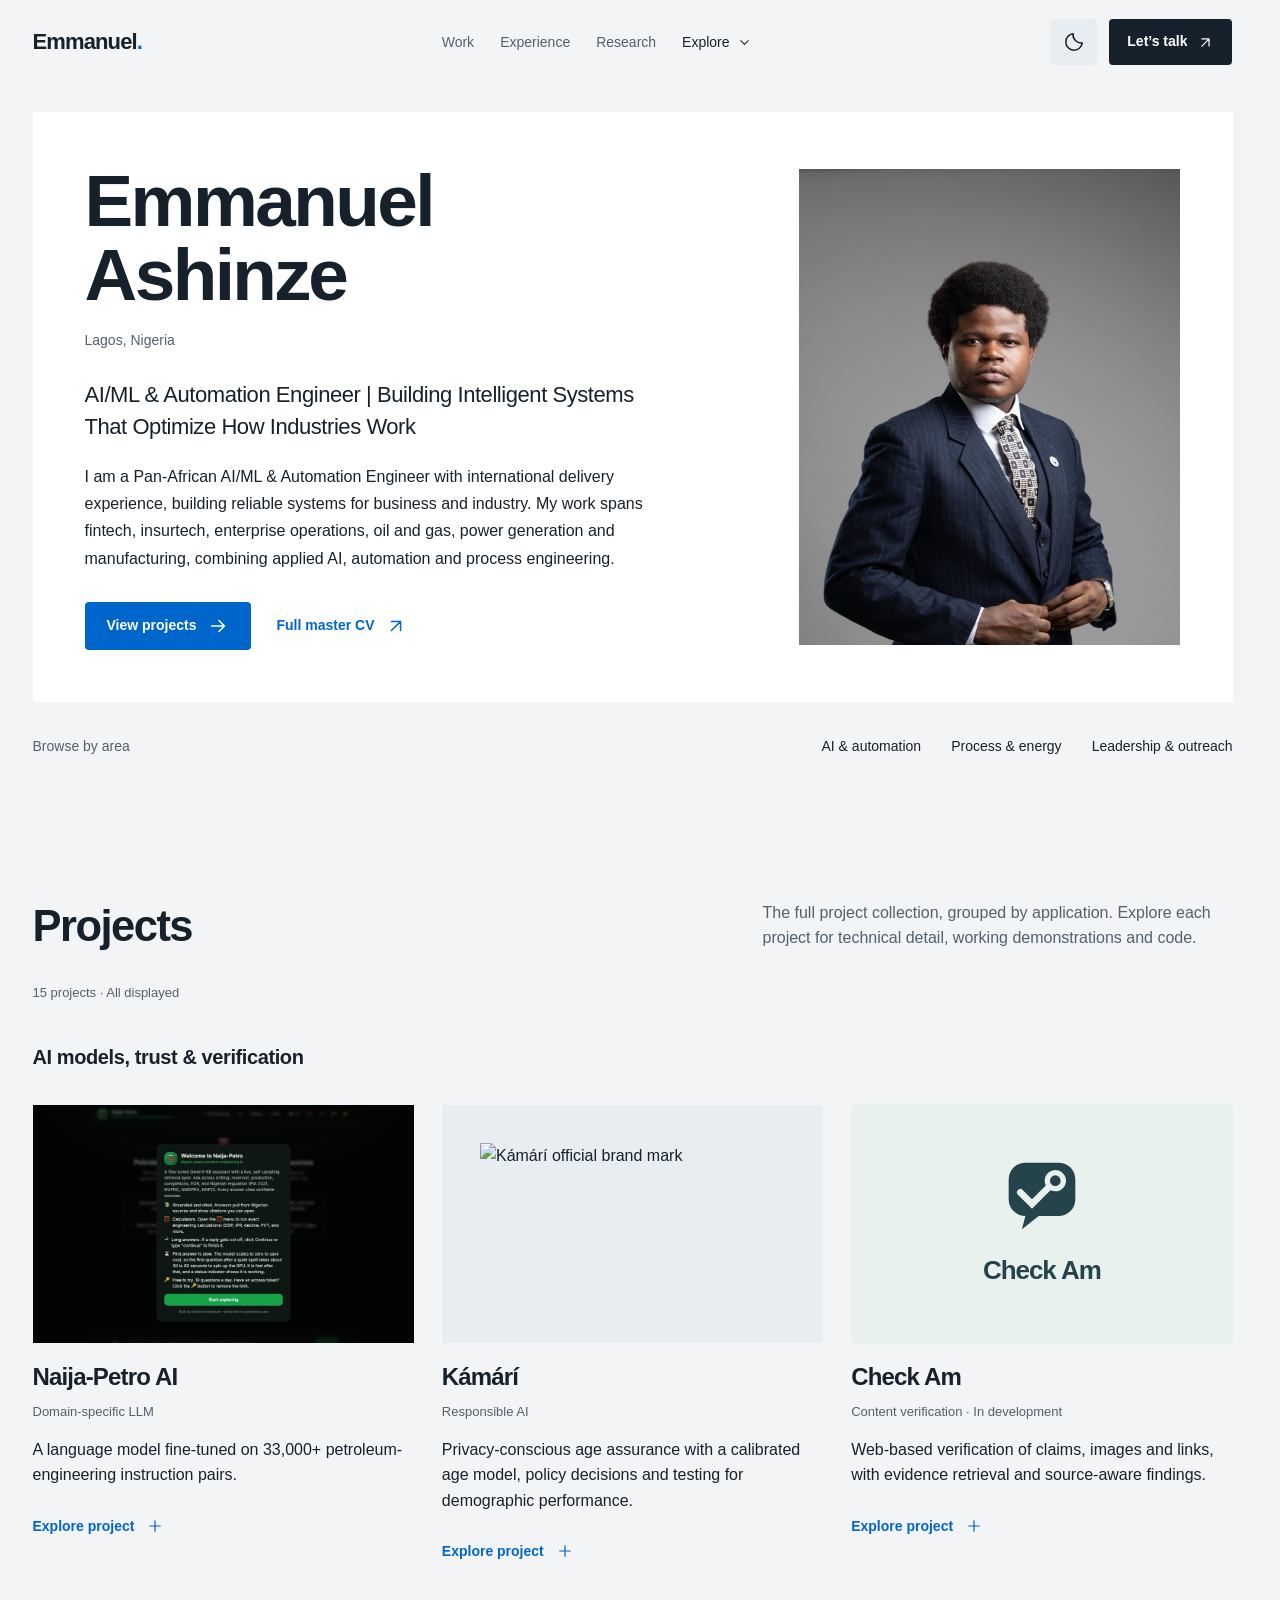
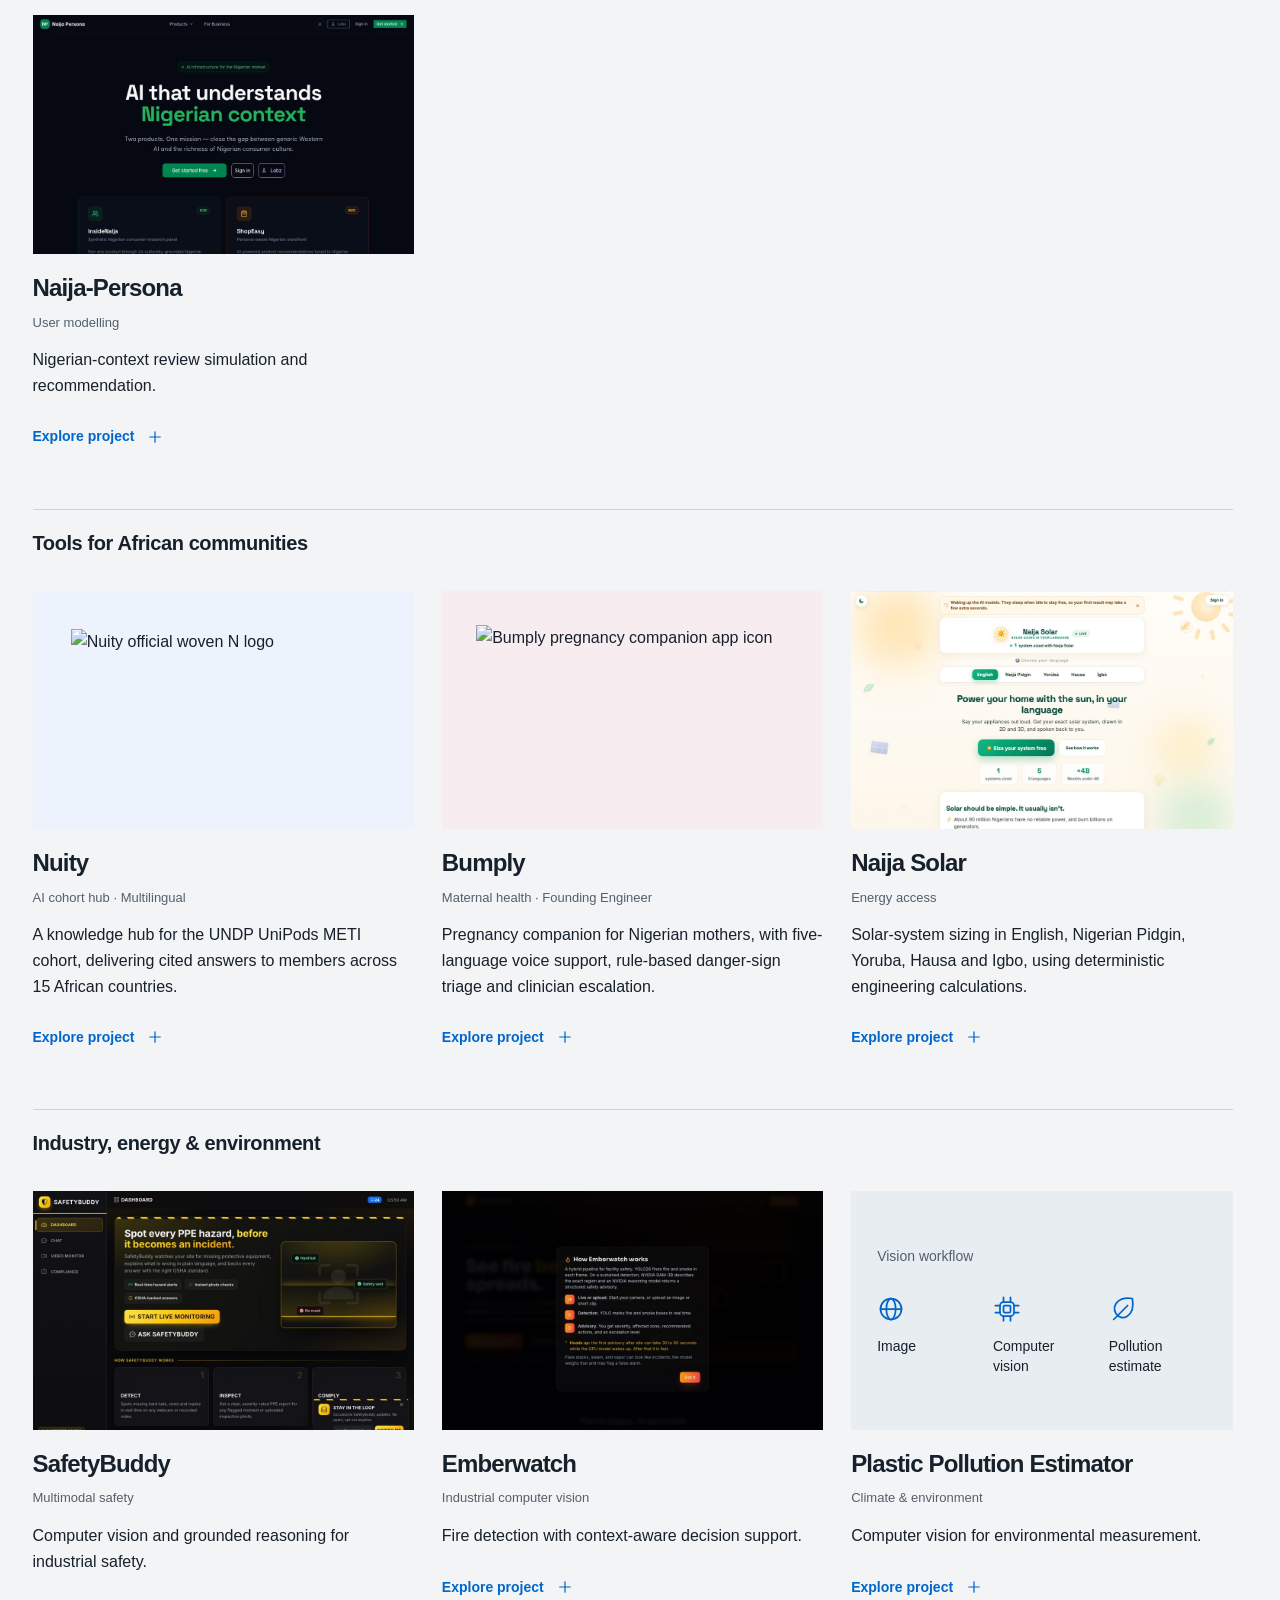
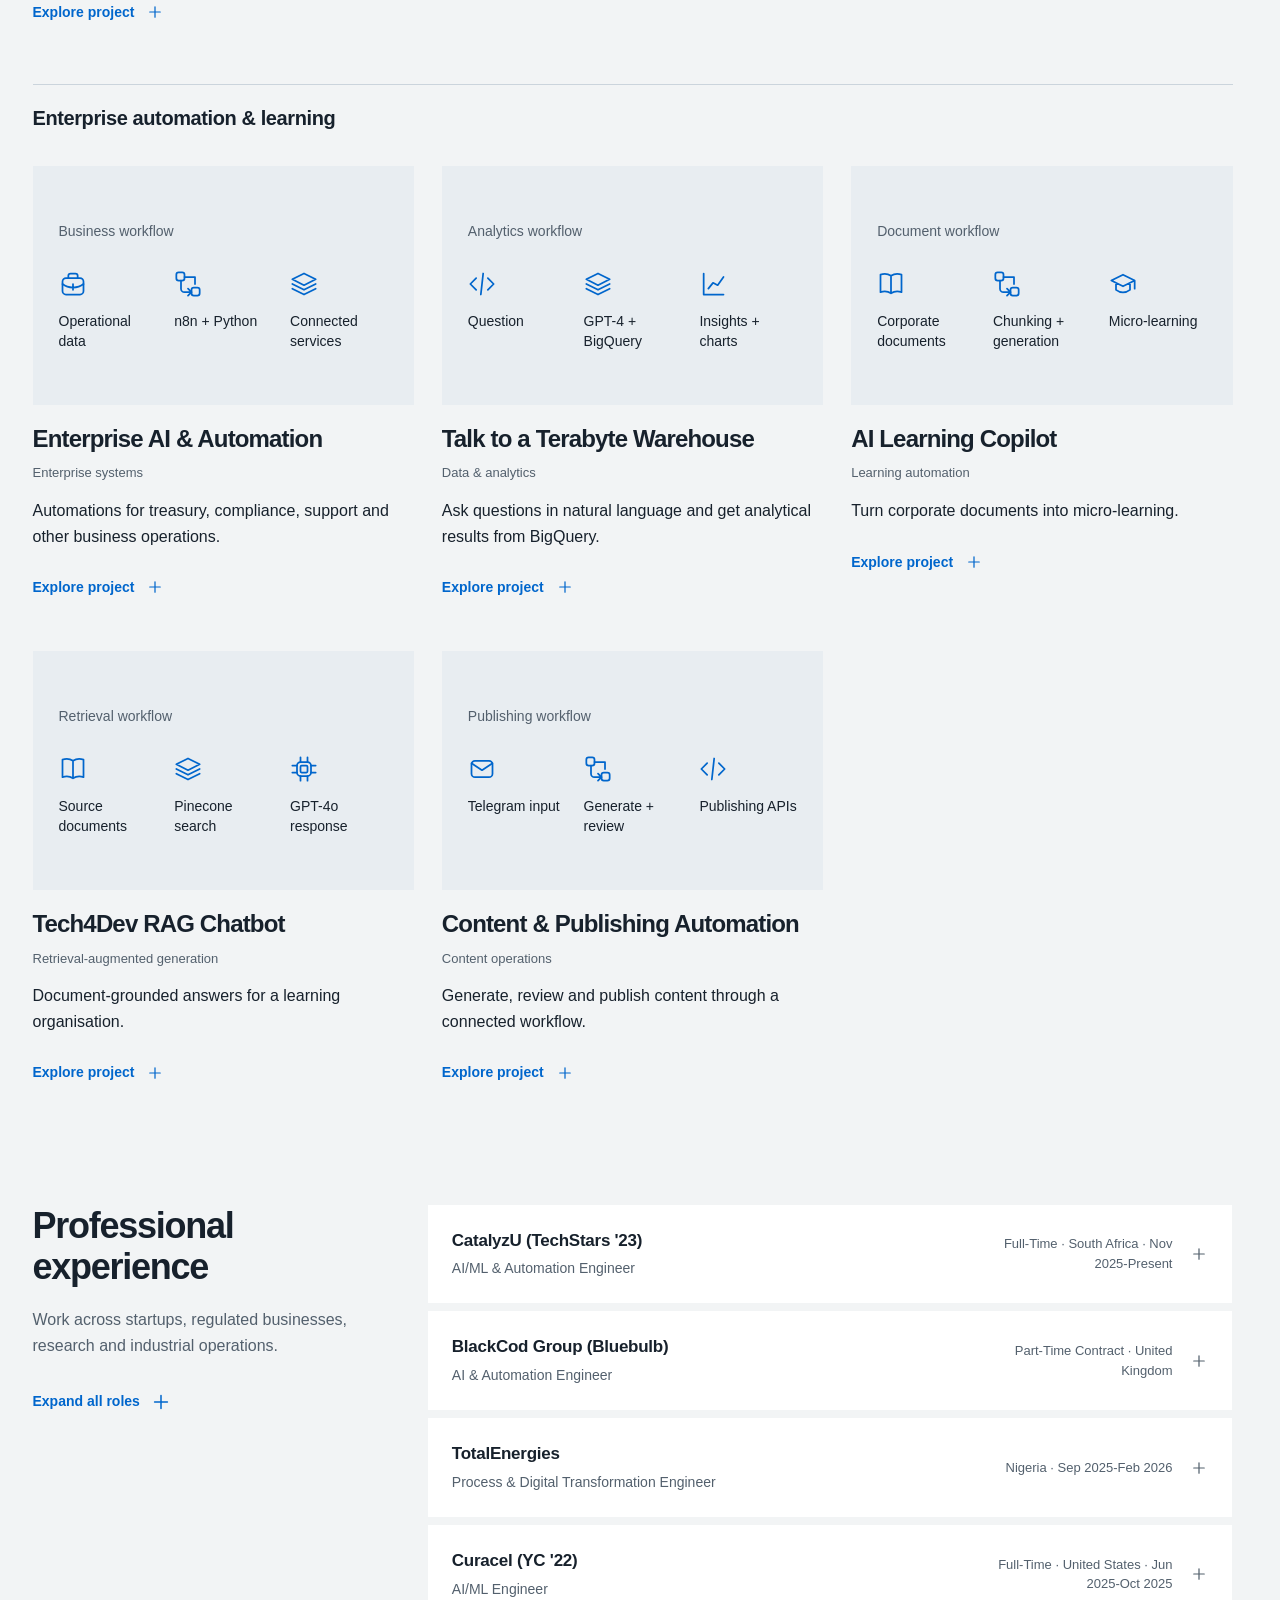
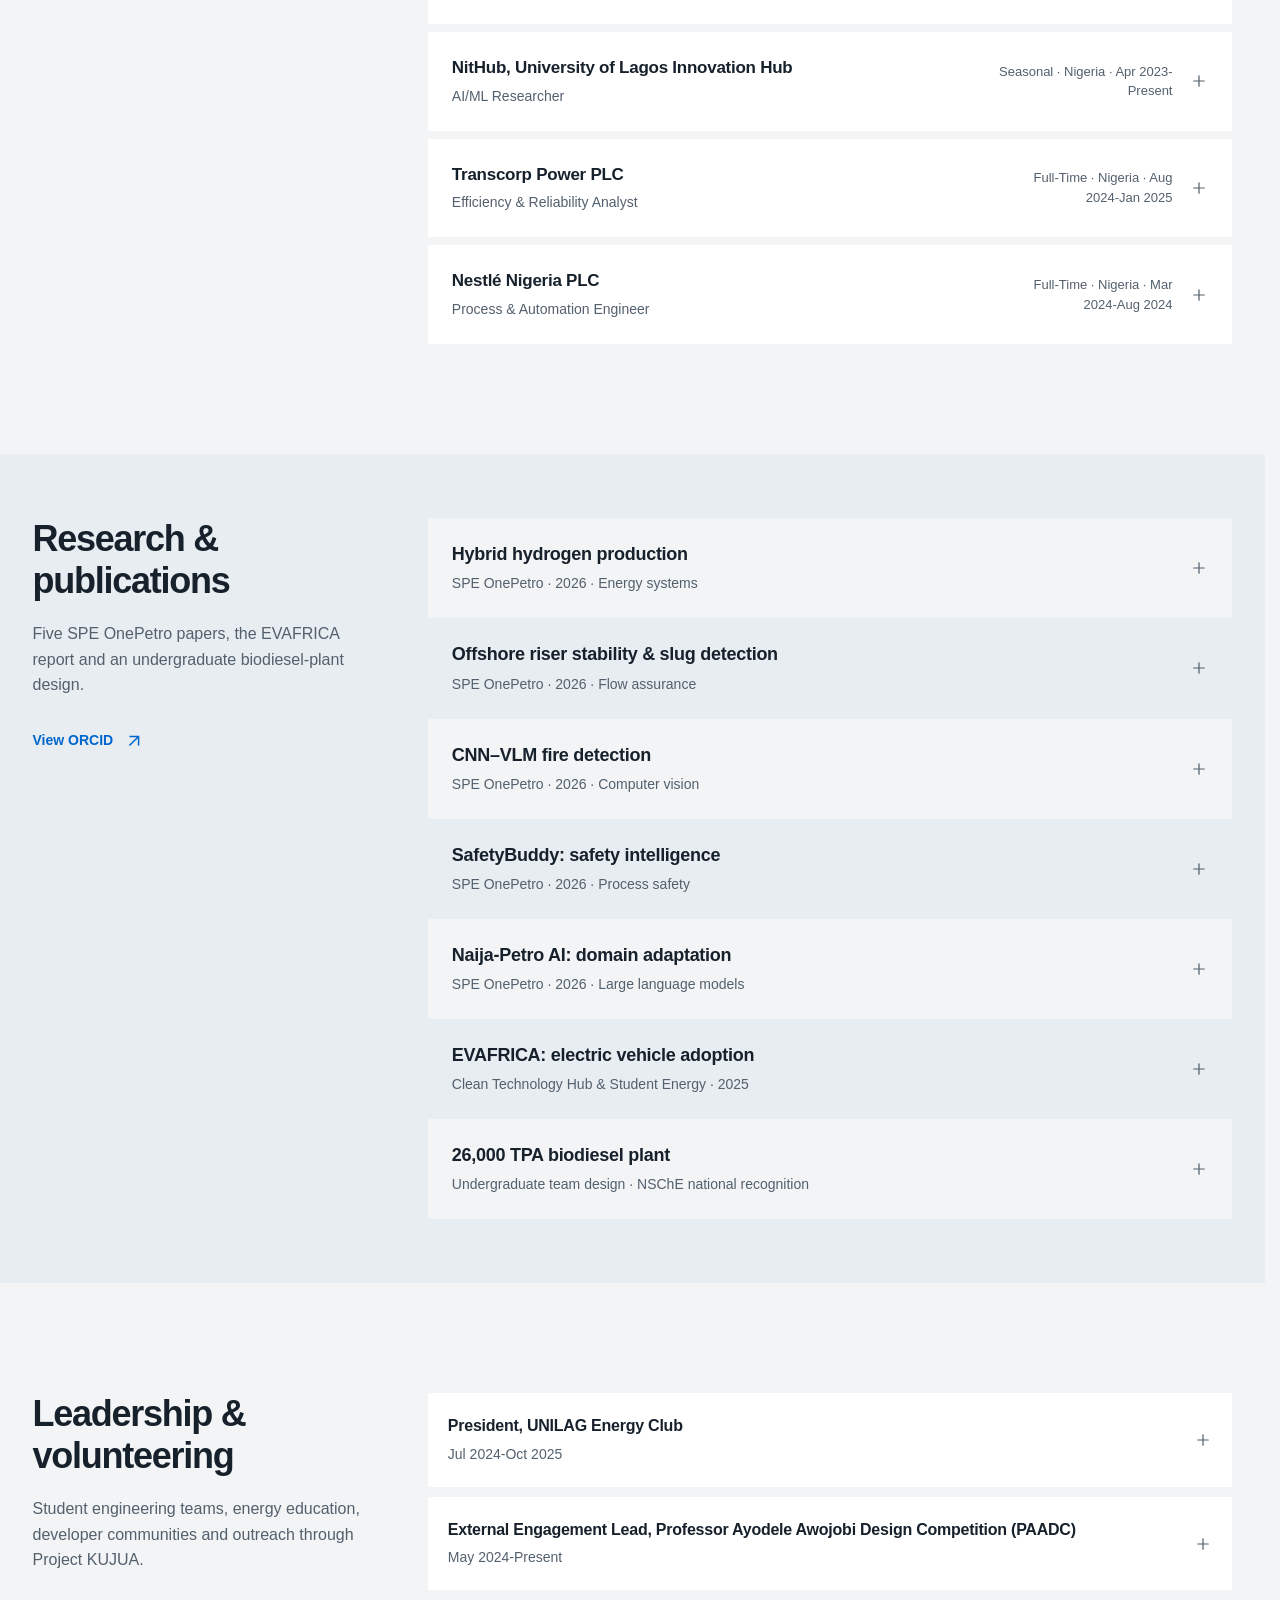
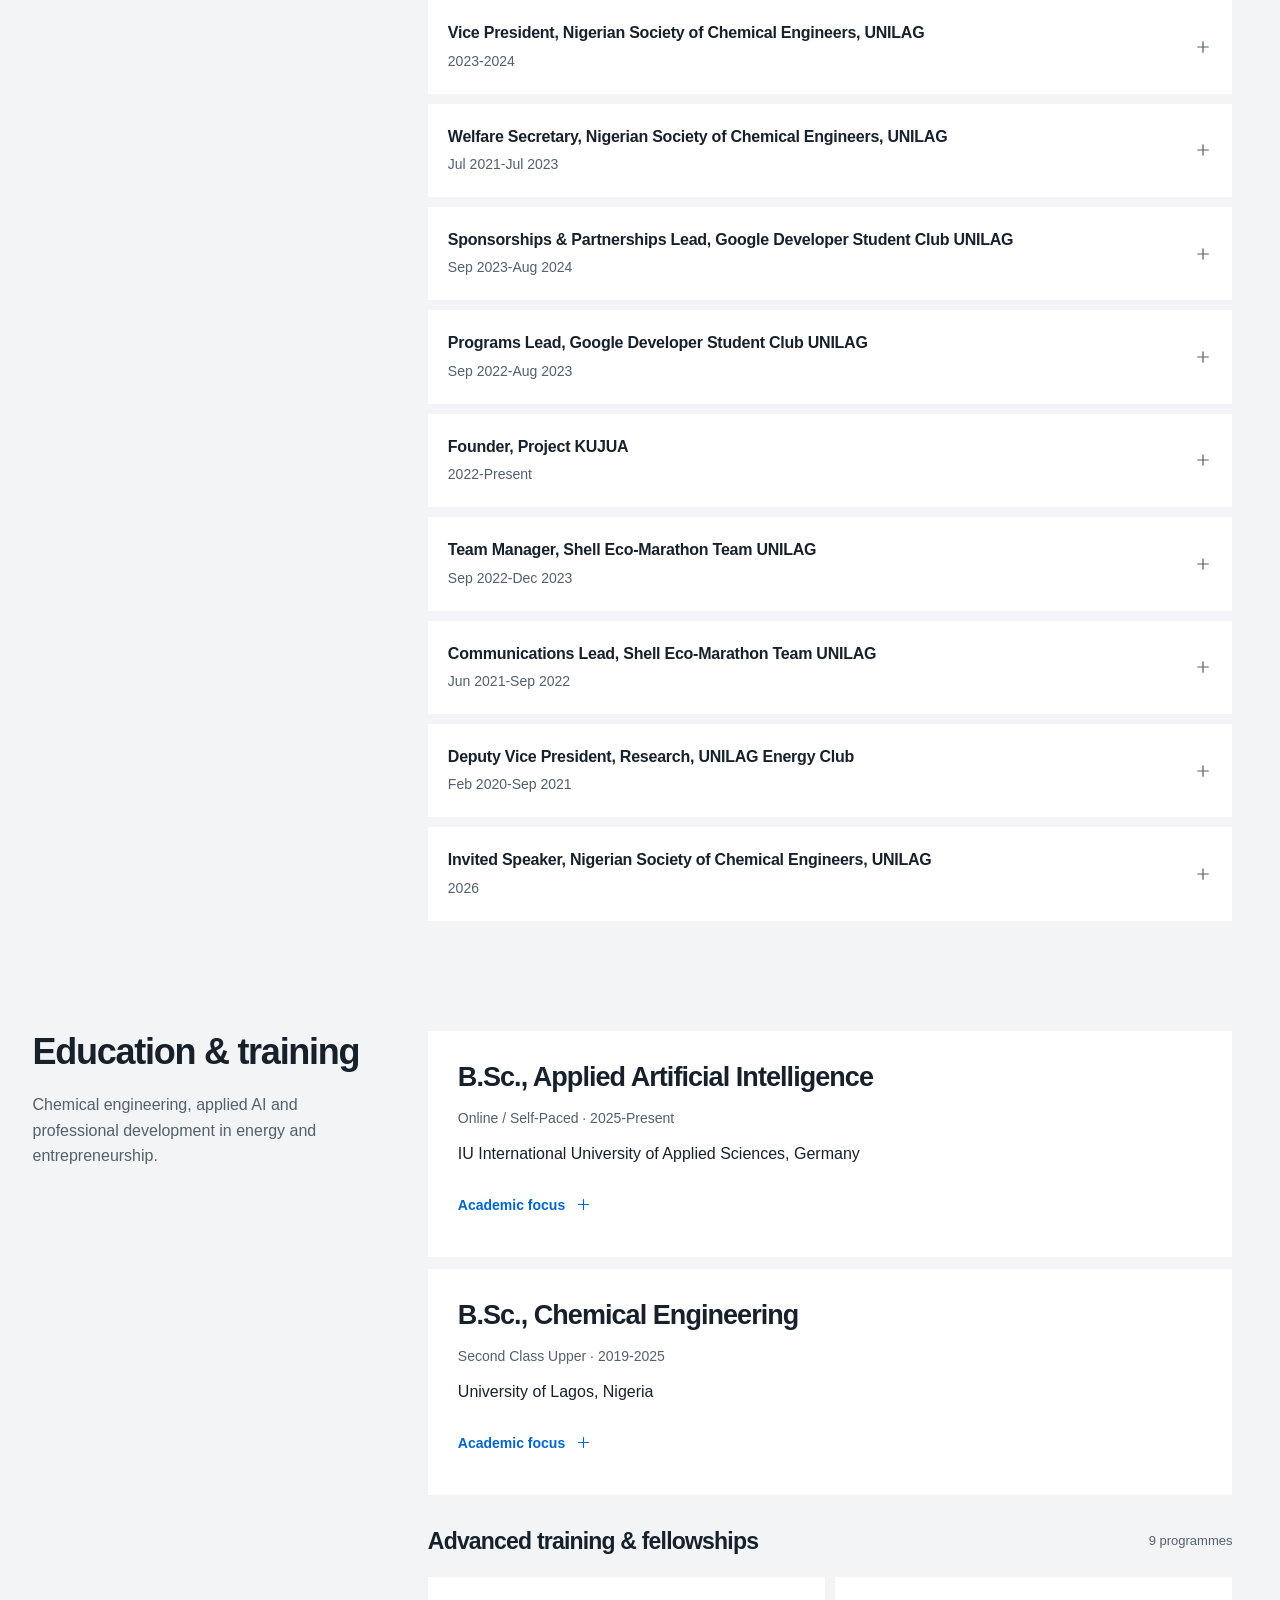
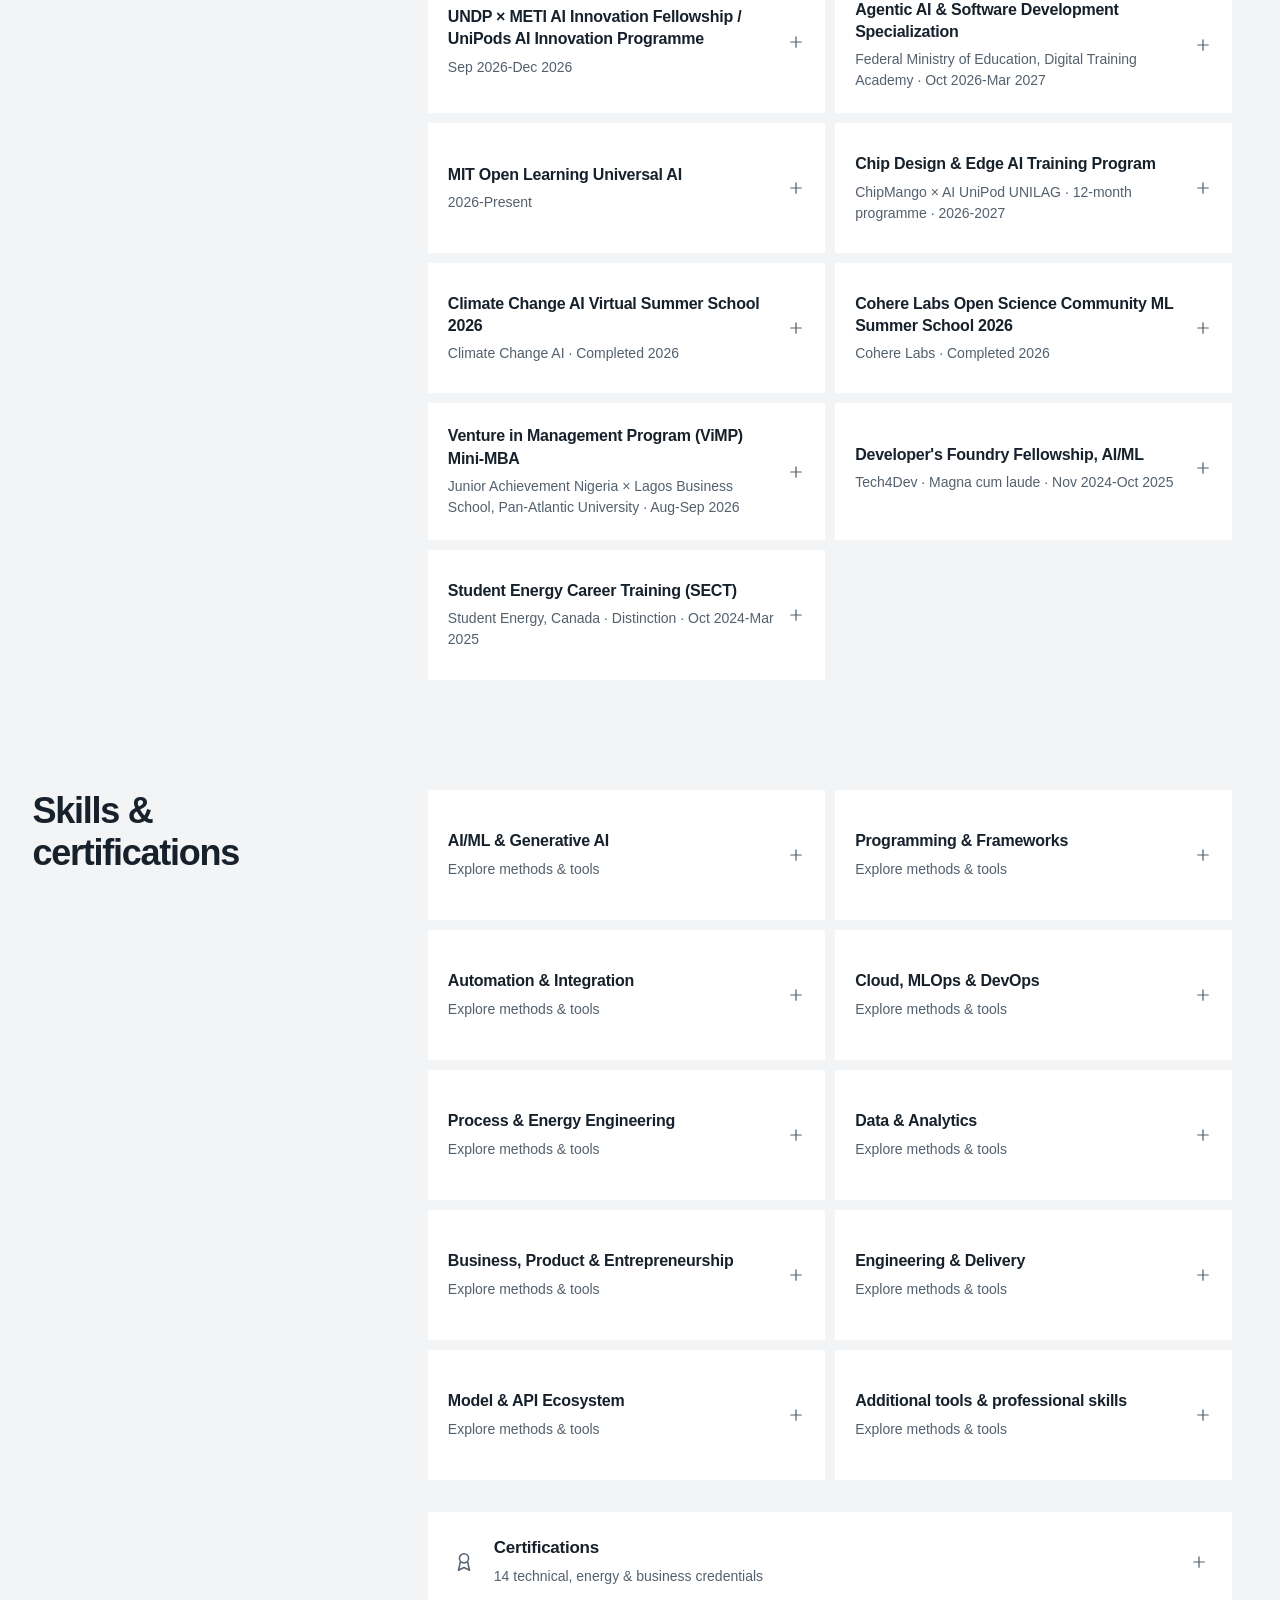
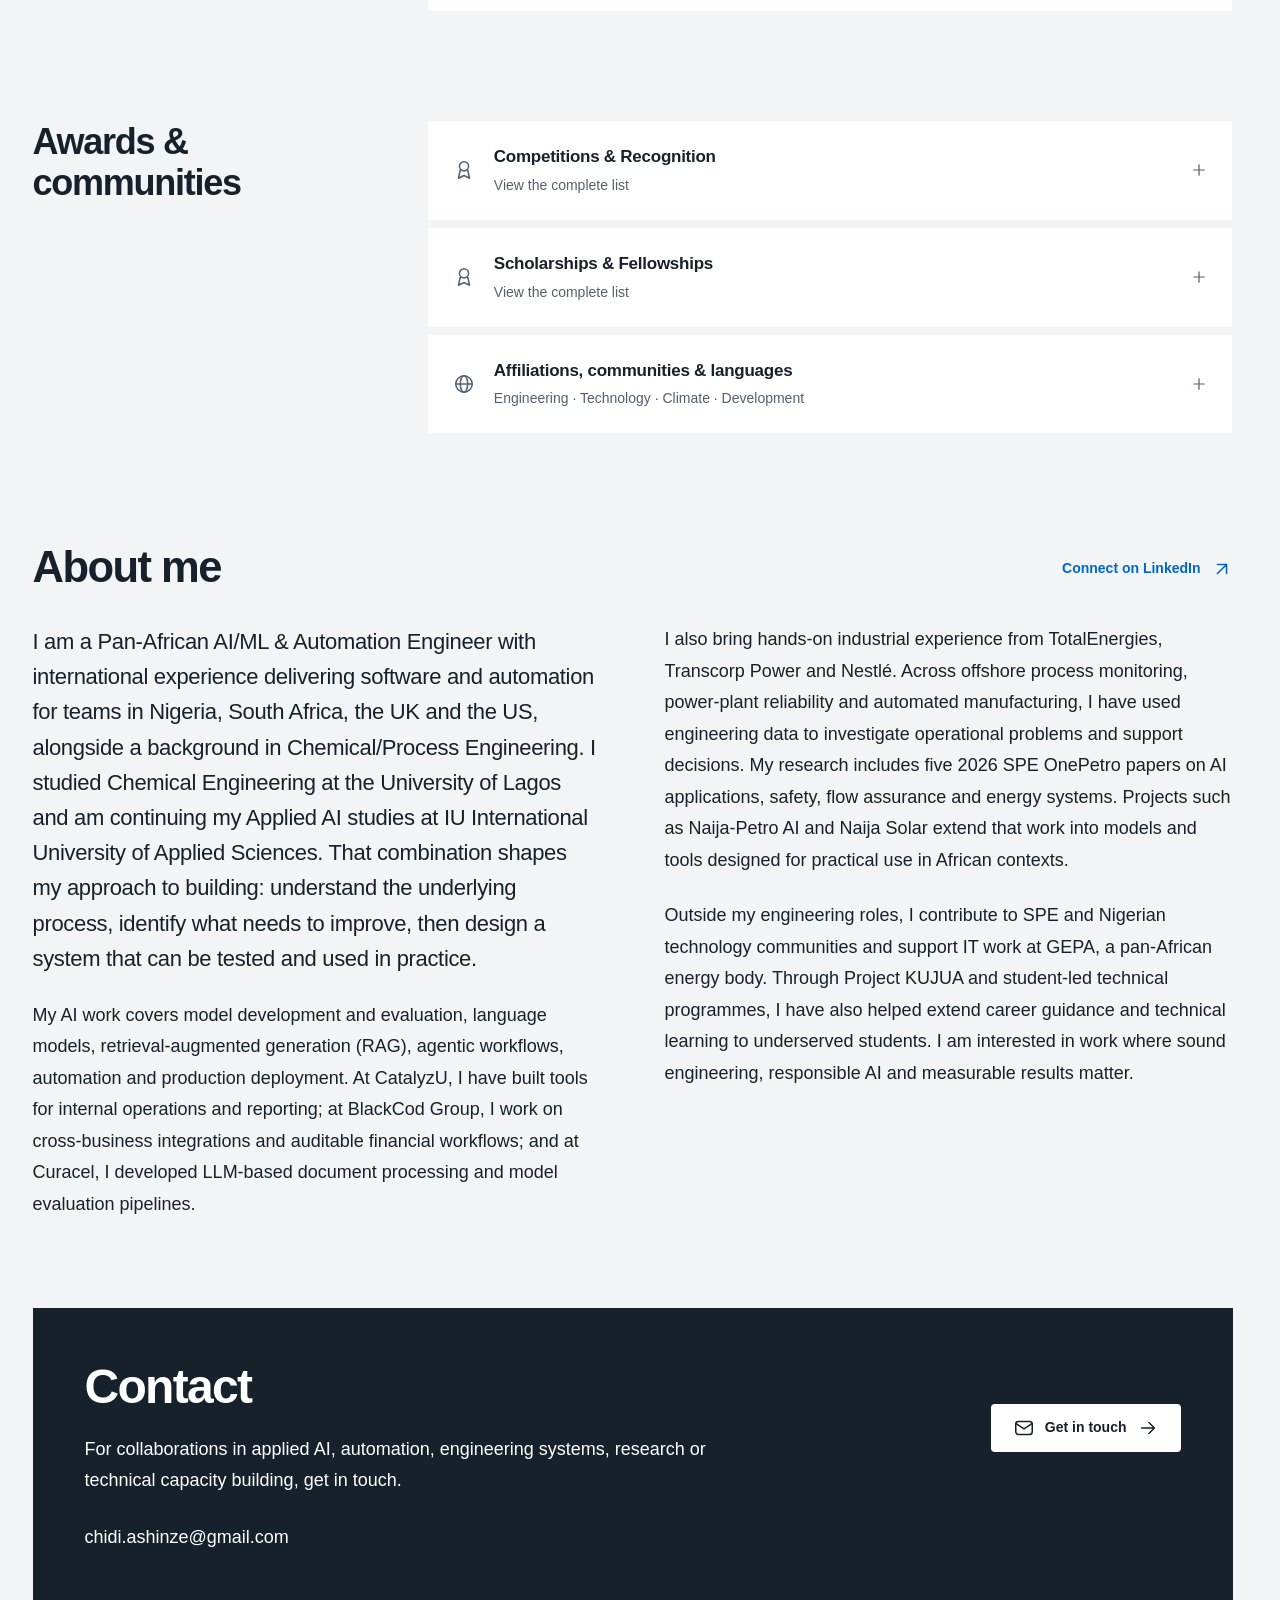
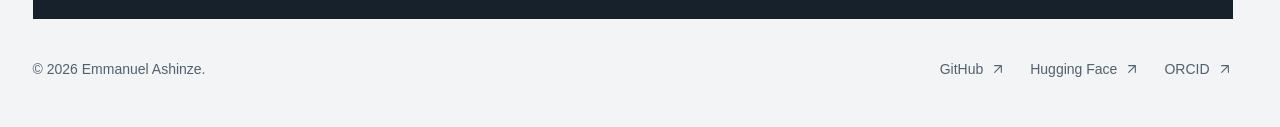
==== commit 266c5156: "Add official Kamari, Nuity and Check Am marks; verify project links and Pan-African positioning" ====
--- a/index.html
+++ b/index.html
@@ -1,19 +1,19 @@
 <!DOCTYPE html><html lang="en"><head>
 <meta charset="utf-8">
 <meta content="width=device-width, initial-scale=1.0" name="viewport">
-<title>Emmanuel Ashinze | AI, Process Engineering &amp; Energy</title>
-<meta content="Emmanuel Ashinze: AI/ML & Automation Engineer building intelligent systems that optimize how industries work, across finance, energy, oil and gas, manufacturing, industrial systems and research." name="description">
+<title>Emmanuel Ashinze | AI/ML &amp; Automation Engineer</title>
+<meta content="Emmanuel Ashinze is a Pan-African AI/ML and Automation Engineer with international experience building intelligent systems across finance, energy, oil and gas, manufacturing, enterprise operations and applied research." name="description">
 <meta content="Emmanuel Ashinze" name="author">
 <meta content="index, follow, max-image-preview:large" name="robots">
 <link href="https://portfolio.shinzii.tech/" rel="canonical">
 <meta content="website" property="og:type">
 <meta content="https://portfolio.shinzii.tech/" property="og:url">
-<meta content="Emmanuel Ashinze | AI, Process Engineering &amp; Energy" property="og:title">
-<meta content="Emmanuel Ashinze: AI/ML and automation engineer, chemical/process engineer and researcher working across energy, oil and gas, industrial operations, business innovation and social impact." property="og:description">
+<meta content="Emmanuel Ashinze | AI/ML &amp; Automation Engineer" property="og:title">
+<meta content="Pan-African AI/ML and Automation Engineer with international experience across fintech, industry, energy, enterprise systems and applied research." property="og:description">
 <meta content="https://portfolio.shinzii.tech/assets/img/about/headshot-2026.jpg" property="og:image">
 <meta content="summary_large_image" name="twitter:card">
-<meta content="Emmanuel Ashinze | AI, Process Engineering &amp; Energy" name="twitter:title">
-<meta content="Emmanuel Ashinze: AI/ML and automation engineer, chemical/process engineer and researcher working across energy, oil and gas, industrial operations, business innovation and social impact." name="twitter:description">
+<meta content="Emmanuel Ashinze | AI/ML &amp; Automation Engineer" name="twitter:title">
+<meta content="Pan-African AI/ML and Automation Engineer with international experience across fintech, industry, energy, enterprise systems and applied research." name="twitter:description">
 <meta content="https://portfolio.shinzii.tech/assets/img/about/headshot-2026.jpg" name="twitter:image">
 <meta content="#f2f4f5" name="theme-color">
 <link href="assets/img/favicon-me.png?v=20261004" rel="icon" type="image/png">
@@ -85,20 +85,22 @@
 @media print{.nav-shell,.hero-visual,.segments,.view-all,.project-disclosure>summary,.expand-section,.footer,.window-toolbar{display:none!important}body{background:#fff;color:#111}.container{width:100%}.section{padding-top:28px}.hero-grid{display:block;padding:0;background:none}.hero h1{font-size:38px}.project-card[hidden]{display:block!important}.project-grid{display:block}.project-card,.project-card:first-child{display:block;margin-bottom:20px}.project-card:first-child .project-card-body{padding:0}.chapter>.container{display:block}.chapter .section-head{position:static;margin-bottom:20px}.disclosure-body,.project-detail,details>*{display:block!important}.project-image{max-height:140px}.disclosure{break-inside:avoid}dialog{display:none!important}}
 
 .project-group-heading{grid-column:1/-1;padding-top:20px;margin:8px 0 -8px;border-top:1px solid var(--line);font-size:20px;line-height:1.35;font-weight:650;letter-spacing:-.02em}.project-group-heading:first-child{border-top:0;padding-top:0}.project-image--wordmark{display:grid;place-items:center;padding:24px}.project-cover-wordmark{display:flex;flex-direction:column;align-items:center;gap:10px;font-size:clamp(24px,2.5vw,35px);font-weight:730;letter-spacing:-.05em}.project-cover-meta{font-size:12px;font-weight:500;letter-spacing:normal;color:var(--muted);text-align:center}.project-grid>.project-card{grid-column:auto;display:block;min-width:0}.project-grid>.project-card .project-card-body{padding:20px 0 0}.project-grid>.project-card h3{font-size:24px}
-</style></head><body><svg aria-hidden="true" style="display:none" xmlns="http://www.w3.org/2000/svg"><defs><symbol id="i-arrow" viewBox="0 0 24 24"><path d="M5 12h14M13 6l6 6-6 6"></path></symbol><symbol id="i-external" viewBox="0 0 24 24"><path d="M7 17 17 7M7 7h10v10"></path></symbol><symbol id="i-plus" viewBox="0 0 24 24"><path d="M12 5v14M5 12h14"></path></symbol><symbol id="i-close" viewBox="0 0 24 24"><path d="m6 6 12 12M6 18 18 6"></path></symbol><symbol id="i-chevron" viewBox="0 0 24 24"><path d="m6 9 6 6 6-6"></path></symbol><symbol id="i-cpu" viewBox="0 0 24 24"><rect height="12" rx="3" width="12" x="6" y="6"></rect><path d="M9 2v4m6-4v4M9 18v4m6-4v4M2 9h4m-4 6h4m12-6h4m-4 6h4"></path><rect height="6" rx="1" width="6" x="9" y="9"></rect></symbol><symbol id="i-plant" viewBox="0 0 24 24"><path d="M3 21V10l6 3V7l6 5V3h4l2 18H3Z"></path><path d="M7 17h1m4 0h1m4 0h1"></path></symbol><symbol id="i-energy" viewBox="0 0 24 24"><path d="m13 2-9 12h7l-1 8 10-13h-8l1-7Z"></path></symbol><symbol id="i-book" viewBox="0 0 24 24"><path d="M12 5c-3-2-6-2-9-1v15c3-1 6-1 9 1 3-2 6-2 9-1V4c-3-1-6-1-9 1v15"></path></symbol><symbol id="i-people" viewBox="0 0 24 24"><circle cx="9" cy="7" r="3"></circle><path d="M3 21v-3a6 6 0 0 1 12 0v3M16 4a3 3 0 0 1 0 6m2 4a5 5 0 0 1 3 5v2"></path></symbol><symbol id="i-briefcase" viewBox="0 0 24 24"><rect height="14" rx="3" width="18" x="3" y="7"></rect><path d="M8 7V5a2 2 0 0 1 2-2h4a2 2 0 0 1 2 2v2M3 12c5 4 13 4 18 0M12 12v5"></path></symbol><symbol id="i-cap" viewBox="0 0 24 24"><path d="m2 9 10-5 10 5-10 5L2 9Zm4 2v6c4 3 8 3 12 0v-6M22 9v7"></path></symbol><symbol id="i-award" viewBox="0 0 24 24"><circle cx="12" cy="8" r="5"></circle><path d="m8 12-2 9 6-3 6 3-2-9"></path></symbol><symbol id="i-leaf" viewBox="0 0 24 24"><path d="M20 3C8 1 2 9 6 16s17 3 14-13ZM4 21 16 9"></path></symbol><symbol id="i-code" viewBox="0 0 24 24"><path d="m7 7-5 5 5 5m10-10 5 5-5 5m-4-14-2 18"></path></symbol><symbol id="i-shield" viewBox="0 0 24 24"><path d="m12 3 8 3v6c0 5-8 9-8 9s-8-4-8-9V6l8-3Z"></path><path d="m8 12 3 3 5-6"></path></symbol><symbol id="i-flow" viewBox="0 0 24 24"><rect height="7" rx="2" width="7" x="2" y="2"></rect><rect height="7" rx="2" width="7" x="15" y="15"></rect><path d="M6 9v7a3 3 0 0 0 3 3h6m-3-3 3 3-3 3M9 6h9v6"></path></symbol><symbol id="i-flask" viewBox="0 0 24 24"><path d="M9 3h6m-5 0v7L4 20a1 1 0 0 0 1 1h14a1 1 0 0 0 1-1l-6-10V3M7 16h10"></path></symbol><symbol id="i-globe" viewBox="0 0 24 24"><circle cx="12" cy="12" r="9"></circle><ellipse cx="12" cy="12" rx="4" ry="9"></ellipse><path d="M3 12h18"></path></symbol><symbol id="i-mail" viewBox="0 0 24 24"><rect height="14" rx="3" width="18" x="3" y="5"></rect><path d="m3 7 9 6 9-6"></path></symbol><symbol id="i-sun" viewBox="0 0 24 24"><circle cx="12" cy="12" r="4"></circle><path d="M12 2v2m0 16v2M2 12h2m16 0h2M5 5l1.5 1.5m11 11L19 19M5 19l1.5-1.5m11-11L19 5"></path></symbol><symbol id="i-moon" viewBox="0 0 24 24"><path d="M21 13A9 9 0 0 1 11 3a9 9 0 1 0 10 10Z"></path></symbol><symbol id="i-pin" viewBox="0 0 24 24"><path d="M19 10c0 5-7 11-7 11S5 15 5 10a7 7 0 0 1 14 0Z"></path><circle cx="12" cy="10" r="2"></circle></symbol><symbol id="i-chart" viewBox="0 0 24 24"><path d="M4 3v18h17M8 16l4-5 4 2 5-7"></path></symbol><symbol id="i-layers" viewBox="0 0 24 24"><path d="m12 3 10 5-10 5L2 8l10-5ZM2 12l10 5 10-5M2 16l10 5 10-5"></path></symbol><symbol id="i-fingerprint" viewBox="0 0 24 24"><path d="M6 16v-5a6 6 0 0 1 12 0v3m-9 7c2-4 1-7 1-10a2 2 0 0 1 4 0v4c0 3-1 5-2 7M3 12v-1a9 9 0 0 1 18 0m-5 9c2-3 2-5 2-7M3 16v3"></path></symbol></defs></svg><a class="skip-link" href="#top">Skip to content</a><header class="nav-shell"><nav aria-label="Main navigation" class="nav container"><a class="brand" href="#top">Emmanuel<span class="brand-dot">.</span></a><div class="nav-links"><a href="#work">Work</a><a href="#experience">Experience</a><a href="#research">Research</a><details class="nav-more"><summary>Explore <svg aria-hidden="true" class="icon" fill="none" height="24" stroke="currentColor" stroke-linecap="round" stroke-linejoin="round" stroke-width="1.65" viewBox="0 0 24 24" width="24"><use href="#i-chevron"></use></svg></summary><div class="nav-menu"><a class="mobile-nav" href="#work"><svg aria-hidden="true" class="icon" fill="none" height="24" stroke="currentColor" stroke-linecap="round" stroke-linejoin="round" stroke-width="1.65" viewBox="0 0 24 24" width="24"><use href="#i-layers"></use></svg> Projects</a><a class="mobile-nav" href="#experience"><svg aria-hidden="true" class="icon" fill="none" height="24" stroke="currentColor" stroke-linecap="round" stroke-linejoin="round" stroke-width="1.65" viewBox="0 0 24 24" width="24"><use href="#i-briefcase"></use></svg> Experience</a><a class="mobile-nav" href="#research"><svg aria-hidden="true" class="icon" fill="none" height="24" stroke="currentColor" stroke-linecap="round" stroke-linejoin="round" stroke-width="1.65" viewBox="0 0 24 24" width="24"><use href="#i-book"></use></svg> Research &amp; publications</a><a href="#leadership"><svg aria-hidden="true" class="icon" fill="none" height="24" stroke="currentColor" stroke-linecap="round" stroke-linejoin="round" stroke-width="1.65" viewBox="0 0 24 24" width="24"><use href="#i-people"></use></svg> Leadership &amp; volunteering</a><a href="#education"><svg aria-hidden="true" class="icon" fill="none" height="24" stroke="currentColor" stroke-linecap="round" stroke-linejoin="round" stroke-width="1.65" viewBox="0 0 24 24" width="24"><use href="#i-cap"></use></svg> Education &amp; training</a><a href="#expertise"><svg aria-hidden="true" class="icon" fill="none" height="24" stroke="currentColor" stroke-linecap="round" stroke-linejoin="round" stroke-width="1.65" viewBox="0 0 24 24" width="24"><use href="#i-layers"></use></svg> Skills &amp; certifications</a><a href="#recognition"><svg aria-hidden="true" class="icon" fill="none" height="24" stroke="currentColor" stroke-linecap="round" stroke-linejoin="round" stroke-width="1.65" viewBox="0 0 24 24" width="24"><use href="#i-award"></use></svg> Recognition &amp; communities</a><a href="#about"><svg aria-hidden="true" class="icon" fill="none" height="24" stroke="currentColor" stroke-linecap="round" stroke-linejoin="round" stroke-width="1.65" viewBox="0 0 24 24" width="24"><use href="#i-globe"></use></svg> About me</a></div></details></div><div class="nav-actions"><button aria-label="Switch to dark appearance" class="icon-button theme-toggle" hidden="" type="button"><svg aria-hidden="true" class="icon" fill="none" height="24" stroke="currentColor" stroke-linecap="round" stroke-linejoin="round" stroke-width="1.65" viewBox="0 0 24 24" width="24"><use href="#i-moon"></use></svg></button><a class="button nav-contact" href="#contact">Let’s talk <svg aria-hidden="true" class="icon" fill="none" height="24" stroke="currentColor" stroke-linecap="round" stroke-linejoin="round" stroke-width="1.65" viewBox="0 0 24 24" width="24"><use href="#i-external"></use></svg></a></div></nav></header><main id="top"><section aria-labelledby="hero-title" class="hero"><div class="container"><div class="hero-grid"><div class="hero-copy"><h1 id="hero-title">Emmanuel Ashinze</h1><p class="hero-location">Lagos, Nigeria</p><p class="hero-lead">AI/ML &amp; Automation Engineer | Building Intelligent Systems That Optimize How Industries Work</p><p class="hero-description">I develop and deploy AI/ML systems for business and industry. My experience spans fintech, insurtech, enterprise operations, oil and gas, power generation and manufacturing, combining software engineering, applied research and process engineering to solve operational problems.</p><div class="hero-actions"><a class="button primary" href="#work">View projects <svg aria-hidden="true" class="icon" fill="none" height="24" stroke="currentColor" stroke-linecap="round" stroke-linejoin="round" stroke-width="1.65" viewBox="0 0 24 24" width="24"><use href="#i-arrow"></use></svg></a><a class="text-link" href="https://drive.google.com/file/d/1UXejL_cy5zFfcyrg8mCs935ralTGPTbq/view" rel="noopener" target="_blank">Full master CV <svg aria-hidden="true" class="icon" fill="none" height="24" stroke="currentColor" stroke-linecap="round" stroke-linejoin="round" stroke-width="1.65" viewBox="0 0 24 24" width="24"><use href="#i-external"></use></svg></a></div></div><div class="hero-visual"><div class="portrait"><img alt="Emmanuel Ashinze" fetchpriority="high" height="650" src="assets/img/about/headshot-2026.jpg" width="560"></div></div></div><nav aria-label="Areas of work" class="scope-nav"><span>Browse by area</span><a href="#work">AI &amp; automation</a><a href="#experience">Process &amp; energy</a><a href="#leadership">Leadership &amp; outreach</a></nav></div></section><section class="section" id="work"><div class="container"><div class="section-head"><div><h2>Projects</h2></div><p class="section-intro">The full project collection, grouped by application. Explore each project for technical detail, working demonstrations and code.</p></div><div class="work-toolbar"><p id="project-count">15 projects · All displayed</p></div><div class="project-grid"><h3 class="project-group-heading">AI models & responsible systems</h3><article class="project-card" data-category="ai energy"><div class="project-image"><img alt="Naija-Petro AI" decoding="async" height="450" loading="lazy" src="assets/img/projects/live/naija-petro.jpg" width="800"></div><div class="project-card-body"><h3>Naija-Petro AI</h3><p class="project-category">Domain-specific LLM</p><p class="project-summary">A language model fine-tuned on 33,000+ petroleum-engineering instruction pairs.</p><details class="project-disclosure" id="project-naija-petro"><summary data-project="project-naija-petro" aria-label="Explore Naija-Petro AI"><span>Explore project</span><svg aria-hidden="true" class="icon" fill="none" height="24" stroke="currentColor" stroke-linecap="round" stroke-linejoin="round" stroke-width="1.65" viewBox="0 0 24 24" width="24"><use href="#i-plus"></use></svg></summary><div class="project-detail" data-title="Naija-Petro AI"><h2>Naija-Petro AI</h2><p class="detail-category">Domain-specific LLM</p><div class="project-image"><img alt="Naija-Petro AI" decoding="async" height="450" loading="lazy" src="assets/img/projects/live/naija-petro.jpg" width="800"></div><div class="detail-copy"><p>Fine-tuned Qwen3 32B and 8B models on 33,000+ petroleum-engineering instruction-response pairs using QLoRA with Unsloth; achieved +0.77 LLM-as-Judge improvement over the base model across six subdisciplines.</p><p>Built a 20.5M-word data pipeline from 66,905 text chunks across seven open-access sources plus synthetic instruction generation, then deployed a dynamic RAG application using Modal, Supabase, Python and JavaScript. Synthetic instruction generation used NVIDIA Data Designer; models are open-sourced on Hugging Face.</p></div><div class="links">
+
+.project-image--brand{display:flex;align-items:center;justify-content:center;background:var(--surface-soft)}.project-image--brand>img{width:100%;height:100%;object-fit:contain;object-position:center;padding:10%}.project-image--checkam{background:#e9f1ef}.checkam-brand-lockup{display:flex;flex-direction:column;align-items:center;justify-content:center;gap:14px;font-size:26px;font-weight:700;letter-spacing:-.04em;color:#24434a}.checkam-brand-lockup svg{height:80px;width:80px}.project-detail .project-image--brand img{height:auto;max-height:380px;object-fit:contain}
+</style></head><body><svg aria-hidden="true" style="display:none" xmlns="http://www.w3.org/2000/svg"><defs><symbol id="i-arrow" viewBox="0 0 24 24"><path d="M5 12h14M13 6l6 6-6 6"></path></symbol><symbol id="i-external" viewBox="0 0 24 24"><path d="M7 17 17 7M7 7h10v10"></path></symbol><symbol id="i-plus" viewBox="0 0 24 24"><path d="M12 5v14M5 12h14"></path></symbol><symbol id="i-close" viewBox="0 0 24 24"><path d="m6 6 12 12M6 18 18 6"></path></symbol><symbol id="i-chevron" viewBox="0 0 24 24"><path d="m6 9 6 6 6-6"></path></symbol><symbol id="i-cpu" viewBox="0 0 24 24"><rect height="12" rx="3" width="12" x="6" y="6"></rect><path d="M9 2v4m6-4v4M9 18v4m6-4v4M2 9h4m-4 6h4m12-6h4m-4 6h4"></path><rect height="6" rx="1" width="6" x="9" y="9"></rect></symbol><symbol id="i-plant" viewBox="0 0 24 24"><path d="M3 21V10l6 3V7l6 5V3h4l2 18H3Z"></path><path d="M7 17h1m4 0h1m4 0h1"></path></symbol><symbol id="i-energy" viewBox="0 0 24 24"><path d="m13 2-9 12h7l-1 8 10-13h-8l1-7Z"></path></symbol><symbol id="i-book" viewBox="0 0 24 24"><path d="M12 5c-3-2-6-2-9-1v15c3-1 6-1 9 1 3-2 6-2 9-1V4c-3-1-6-1-9 1v15"></path></symbol><symbol id="i-people" viewBox="0 0 24 24"><circle cx="9" cy="7" r="3"></circle><path d="M3 21v-3a6 6 0 0 1 12 0v3M16 4a3 3 0 0 1 0 6m2 4a5 5 0 0 1 3 5v2"></path></symbol><symbol id="i-briefcase" viewBox="0 0 24 24"><rect height="14" rx="3" width="18" x="3" y="7"></rect><path d="M8 7V5a2 2 0 0 1 2-2h4a2 2 0 0 1 2 2v2M3 12c5 4 13 4 18 0M12 12v5"></path></symbol><symbol id="i-cap" viewBox="0 0 24 24"><path d="m2 9 10-5 10 5-10 5L2 9Zm4 2v6c4 3 8 3 12 0v-6M22 9v7"></path></symbol><symbol id="i-award" viewBox="0 0 24 24"><circle cx="12" cy="8" r="5"></circle><path d="m8 12-2 9 6-3 6 3-2-9"></path></symbol><symbol id="i-leaf" viewBox="0 0 24 24"><path d="M20 3C8 1 2 9 6 16s17 3 14-13ZM4 21 16 9"></path></symbol><symbol id="i-code" viewBox="0 0 24 24"><path d="m7 7-5 5 5 5m10-10 5 5-5 5m-4-14-2 18"></path></symbol><symbol id="i-shield" viewBox="0 0 24 24"><path d="m12 3 8 3v6c0 5-8 9-8 9s-8-4-8-9V6l8-3Z"></path><path d="m8 12 3 3 5-6"></path></symbol><symbol id="i-flow" viewBox="0 0 24 24"><rect height="7" rx="2" width="7" x="2" y="2"></rect><rect height="7" rx="2" width="7" x="15" y="15"></rect><path d="M6 9v7a3 3 0 0 0 3 3h6m-3-3 3 3-3 3M9 6h9v6"></path></symbol><symbol id="i-flask" viewBox="0 0 24 24"><path d="M9 3h6m-5 0v7L4 20a1 1 0 0 0 1 1h14a1 1 0 0 0 1-1l-6-10V3M7 16h10"></path></symbol><symbol id="i-globe" viewBox="0 0 24 24"><circle cx="12" cy="12" r="9"></circle><ellipse cx="12" cy="12" rx="4" ry="9"></ellipse><path d="M3 12h18"></path></symbol><symbol id="i-mail" viewBox="0 0 24 24"><rect height="14" rx="3" width="18" x="3" y="5"></rect><path d="m3 7 9 6 9-6"></path></symbol><symbol id="i-sun" viewBox="0 0 24 24"><circle cx="12" cy="12" r="4"></circle><path d="M12 2v2m0 16v2M2 12h2m16 0h2M5 5l1.5 1.5m11 11L19 19M5 19l1.5-1.5m11-11L19 5"></path></symbol><symbol id="i-moon" viewBox="0 0 24 24"><path d="M21 13A9 9 0 0 1 11 3a9 9 0 1 0 10 10Z"></path></symbol><symbol id="i-pin" viewBox="0 0 24 24"><path d="M19 10c0 5-7 11-7 11S5 15 5 10a7 7 0 0 1 14 0Z"></path><circle cx="12" cy="10" r="2"></circle></symbol><symbol id="i-chart" viewBox="0 0 24 24"><path d="M4 3v18h17M8 16l4-5 4 2 5-7"></path></symbol><symbol id="i-layers" viewBox="0 0 24 24"><path d="m12 3 10 5-10 5L2 8l10-5ZM2 12l10 5 10-5M2 16l10 5 10-5"></path></symbol><symbol id="i-fingerprint" viewBox="0 0 24 24"><path d="M6 16v-5a6 6 0 0 1 12 0v3m-9 7c2-4 1-7 1-10a2 2 0 0 1 4 0v4c0 3-1 5-2 7M3 12v-1a9 9 0 0 1 18 0m-5 9c2-3 2-5 2-7M3 16v3"></path></symbol></defs></svg><a class="skip-link" href="#top">Skip to content</a><header class="nav-shell"><nav aria-label="Main navigation" class="nav container"><a class="brand" href="#top">Emmanuel<span class="brand-dot">.</span></a><div class="nav-links"><a href="#work">Work</a><a href="#experience">Experience</a><a href="#research">Research</a><details class="nav-more"><summary>Explore <svg aria-hidden="true" class="icon" fill="none" height="24" stroke="currentColor" stroke-linecap="round" stroke-linejoin="round" stroke-width="1.65" viewBox="0 0 24 24" width="24"><use href="#i-chevron"></use></svg></summary><div class="nav-menu"><a class="mobile-nav" href="#work"><svg aria-hidden="true" class="icon" fill="none" height="24" stroke="currentColor" stroke-linecap="round" stroke-linejoin="round" stroke-width="1.65" viewBox="0 0 24 24" width="24"><use href="#i-layers"></use></svg> Projects</a><a class="mobile-nav" href="#experience"><svg aria-hidden="true" class="icon" fill="none" height="24" stroke="currentColor" stroke-linecap="round" stroke-linejoin="round" stroke-width="1.65" viewBox="0 0 24 24" width="24"><use href="#i-briefcase"></use></svg> Experience</a><a class="mobile-nav" href="#research"><svg aria-hidden="true" class="icon" fill="none" height="24" stroke="currentColor" stroke-linecap="round" stroke-linejoin="round" stroke-width="1.65" viewBox="0 0 24 24" width="24"><use href="#i-book"></use></svg> Research &amp; publications</a><a href="#leadership"><svg aria-hidden="true" class="icon" fill="none" height="24" stroke="currentColor" stroke-linecap="round" stroke-linejoin="round" stroke-width="1.65" viewBox="0 0 24 24" width="24"><use href="#i-people"></use></svg> Leadership &amp; volunteering</a><a href="#education"><svg aria-hidden="true" class="icon" fill="none" height="24" stroke="currentColor" stroke-linecap="round" stroke-linejoin="round" stroke-width="1.65" viewBox="0 0 24 24" width="24"><use href="#i-cap"></use></svg> Education &amp; training</a><a href="#expertise"><svg aria-hidden="true" class="icon" fill="none" height="24" stroke="currentColor" stroke-linecap="round" stroke-linejoin="round" stroke-width="1.65" viewBox="0 0 24 24" width="24"><use href="#i-layers"></use></svg> Skills &amp; certifications</a><a href="#recognition"><svg aria-hidden="true" class="icon" fill="none" height="24" stroke="currentColor" stroke-linecap="round" stroke-linejoin="round" stroke-width="1.65" viewBox="0 0 24 24" width="24"><use href="#i-award"></use></svg> Recognition &amp; communities</a><a href="#about"><svg aria-hidden="true" class="icon" fill="none" height="24" stroke="currentColor" stroke-linecap="round" stroke-linejoin="round" stroke-width="1.65" viewBox="0 0 24 24" width="24"><use href="#i-globe"></use></svg> About me</a></div></details></div><div class="nav-actions"><button aria-label="Switch to dark appearance" class="icon-button theme-toggle" hidden="" type="button"><svg aria-hidden="true" class="icon" fill="none" height="24" stroke="currentColor" stroke-linecap="round" stroke-linejoin="round" stroke-width="1.65" viewBox="0 0 24 24" width="24"><use href="#i-moon"></use></svg></button><a class="button nav-contact" href="#contact">Let’s talk <svg aria-hidden="true" class="icon" fill="none" height="24" stroke="currentColor" stroke-linecap="round" stroke-linejoin="round" stroke-width="1.65" viewBox="0 0 24 24" width="24"><use href="#i-external"></use></svg></a></div></nav></header><main id="top"><section aria-labelledby="hero-title" class="hero"><div class="container"><div class="hero-grid"><div class="hero-copy"><h1 id="hero-title">Emmanuel Ashinze</h1><p class="hero-location">Lagos, Nigeria</p><p class="hero-lead">AI/ML &amp; Automation Engineer | Building Intelligent Systems That Optimize How Industries Work</p><p class="hero-description">I am a Pan-African AI/ML & Automation Engineer with international delivery experience, building reliable systems for business and industry. My work spans fintech, insurtech, enterprise operations, oil and gas, power generation and manufacturing, combining applied AI, automation and process engineering.</p><div class="hero-actions"><a class="button primary" href="#work">View projects <svg aria-hidden="true" class="icon" fill="none" height="24" stroke="currentColor" stroke-linecap="round" stroke-linejoin="round" stroke-width="1.65" viewBox="0 0 24 24" width="24"><use href="#i-arrow"></use></svg></a><a class="text-link" href="https://drive.google.com/file/d/1UXejL_cy5zFfcyrg8mCs935ralTGPTbq/view" rel="noopener" target="_blank">Full master CV <svg aria-hidden="true" class="icon" fill="none" height="24" stroke="currentColor" stroke-linecap="round" stroke-linejoin="round" stroke-width="1.65" viewBox="0 0 24 24" width="24"><use href="#i-external"></use></svg></a></div></div><div class="hero-visual"><div class="portrait"><img alt="Emmanuel Ashinze" fetchpriority="high" height="650" src="assets/img/about/headshot-2026.jpg" width="560"></div></div></div><nav aria-label="Areas of work" class="scope-nav"><span>Browse by area</span><a href="#work">AI &amp; automation</a><a href="#experience">Process &amp; energy</a><a href="#leadership">Leadership &amp; outreach</a></nav></div></section><section class="section" id="work"><div class="container"><div class="section-head"><div><h2>Projects</h2></div><p class="section-intro">The full project collection, grouped by application. Explore each project for technical detail, working demonstrations and code.</p></div><div class="work-toolbar"><p id="project-count">15 projects · All displayed</p></div><div class="project-grid"><h3 class="project-group-heading">AI models, trust & verification</h3><article class="project-card" data-category="ai energy"><div class="project-image"><img alt="Naija-Petro AI" decoding="async" height="450" loading="lazy" src="assets/img/projects/live/naija-petro.jpg" width="800"></div><div class="project-card-body"><h3>Naija-Petro AI</h3><p class="project-category">Domain-specific LLM</p><p class="project-summary">A language model fine-tuned on 33,000+ petroleum-engineering instruction pairs.</p><details class="project-disclosure" id="project-naija-petro"><summary data-project="project-naija-petro" aria-label="Explore Naija-Petro AI"><span>Explore project</span><svg aria-hidden="true" class="icon" fill="none" height="24" stroke="currentColor" stroke-linecap="round" stroke-linejoin="round" stroke-width="1.65" viewBox="0 0 24 24" width="24"><use href="#i-plus"></use></svg></summary><div class="project-detail" data-title="Naija-Petro AI"><h2>Naija-Petro AI</h2><p class="detail-category">Domain-specific LLM</p><div class="project-image"><img alt="Naija-Petro AI" decoding="async" height="450" loading="lazy" src="assets/img/projects/live/naija-petro.jpg" width="800"></div><div class="detail-copy"><p>Fine-tuned Qwen3 32B and 8B models on 33,000+ petroleum-engineering instruction-response pairs using QLoRA with Unsloth; achieved +0.77 LLM-as-Judge improvement over the base model across six subdisciplines.</p><p>Built a 20.5M-word data pipeline from 66,905 text chunks across seven open-access sources plus synthetic instruction generation, then deployed a dynamic RAG application using Modal, Supabase, Python and JavaScript. Synthetic instruction generation used NVIDIA Data Designer; models are open-sourced on Hugging Face.</p></div><div class="links">
 <a href="https://naija-petro.shinzii.tech/" rel="noopener" target="_blank">Live app ↗</a>
 <a href="https://huggingface.co/Shinzmann/naija-petro-8b" rel="noopener" target="_blank">Model ↗</a>
 <a href="https://github.com/Mystique1337/naija-petro" rel="noopener" target="_blank">Code ↗</a>
-</div></div></details></div></article><article class="project-card" data-category="ai"><figure class="workflow-visual"><figcaption>Verification workflow</figcaption><div class="workflow-steps"><div class="workflow-step"><svg aria-hidden="true" class="icon" fill="none" height="24" stroke="currentColor" stroke-linecap="round" stroke-linejoin="round" stroke-width="1.5" viewBox="0 0 24 24" width="24"><use href="#i-fingerprint"></use></svg><span>Selfie</span></div><div class="workflow-step"><svg aria-hidden="true" class="icon" fill="none" height="24" stroke="currentColor" stroke-linecap="round" stroke-linejoin="round" stroke-width="1.5" viewBox="0 0 24 24" width="24"><use href="#i-cpu"></use></svg><span>Age estimate + policy</span></div><div class="workflow-step"><svg aria-hidden="true" class="icon" fill="none" height="24" stroke="currentColor" stroke-linecap="round" stroke-linejoin="round" stroke-width="1.5" viewBox="0 0 24 24" width="24"><use href="#i-shield"></use></svg><span>Decision</span></div></div></figure><div class="project-card-body"><h3>Kamari</h3><p class="project-category">Responsible AI</p><p class="project-summary">Privacy-first age verification for African users.</p><details class="project-disclosure" id="project-kamari"><summary data-project="project-kamari" aria-label="Explore Kamari"><span>Explore project</span><svg aria-hidden="true" class="icon" fill="none" height="24" stroke="currentColor" stroke-linecap="round" stroke-linejoin="round" stroke-width="1.65" viewBox="0 0 24 24" width="24"><use href="#i-plus"></use></svg></summary><div class="project-detail" data-title="Kamari - Privacy-First Age Verification for Africa"><h2>Kamari - Privacy-First Age Verification for Africa</h2><p class="detail-category">Responsible AI</p><figure class="workflow-visual"><figcaption>Verification workflow</figcaption><div class="workflow-steps"><div class="workflow-step"><svg aria-hidden="true" class="icon" fill="none" height="24" stroke="currentColor" stroke-linecap="round" stroke-linejoin="round" stroke-width="1.5" viewBox="0 0 24 24" width="24"><use href="#i-fingerprint"></use></svg><span>Selfie</span></div><div class="workflow-step"><svg aria-hidden="true" class="icon" fill="none" height="24" stroke="currentColor" stroke-linecap="round" stroke-linejoin="round" stroke-width="1.5" viewBox="0 0 24 24" width="24"><use href="#i-cpu"></use></svg><span>Age estimate + policy</span></div><div class="workflow-step"><svg aria-hidden="true" class="icon" fill="none" height="24" stroke="currentColor" stroke-linecap="round" stroke-linejoin="round" stroke-width="1.5" viewBox="0 0 24 24" width="24"><use href="#i-shield"></use></svg><span>Decision</span></div></div></figure><div class="detail-copy"><p>Built an age-verification system using a calibrated CNN for age estimation, a policy engine for allow/secondary-check/block decisions and a fine-tuned Gemma model for in-language explanations. Tuned for African faces to address accuracy gaps in facial analysis; available as a managed API.</p><p>FastAPI orchestrates the service with an Ionic React/Capacitor client for web, PWA and Android; selfie images are processed once and not stored, with only decision metadata retained.</p></div><div class="links"><a href="https://kamari.shinzii.tech/" rel="noopener" target="_blank">Live app ↗</a></div></div></details></div></article><article class="project-card" data-category="ai"><div class="project-image"><img alt="Naija-Persona and NaijaReviewer-8B" decoding="async" height="450" loading="lazy" src="assets/img/projects/live/naija-persona.jpg" width="800"></div><div class="project-card-body"><h3>Naija-Persona</h3><p class="project-category">User modelling</p><p class="project-summary">Nigerian-context review simulation and recommendation.</p><details class="project-disclosure" id="project-naija-persona"><summary data-project="project-naija-persona" aria-label="Explore Naija-Persona"><span>Explore project</span><svg aria-hidden="true" class="icon" fill="none" height="24" stroke="currentColor" stroke-linecap="round" stroke-linejoin="round" stroke-width="1.65" viewBox="0 0 24 24" width="24"><use href="#i-plus"></use></svg></summary><div class="project-detail" data-title="Naija-Persona"><h2>Naija-Persona</h2><p class="detail-category">User modelling</p><div class="project-image"><img alt="Naija-Persona and NaijaReviewer-8B" decoding="async" height="450" loading="lazy" src="assets/img/projects/live/naija-persona.jpg" width="800"></div><div class="detail-copy"><p>Built Nigerian-context review simulation and persona-aware product recommendation around a fine-tuned Llama 3.1 8B model trained on 20,000 reviews from Jumia, Konga and Nollywood. The applications are InsideNaija for review simulation and ShopEasy for product recommendation; synthetic-data work used NVIDIA Data Designer.</p><p>System combines LangGraph, Langfuse, Supabase, Cohere, Pinecone, FastAPI, Modal, Python/JavaScript, OpenAI, Claude and open-source models for retrieval, reasoning, evaluation and deployment.</p></div><div class="links">
+</div></div></details></div></article><article class="project-card" data-category="ai"><div class="project-image project-image--brand"><img alt="Kámárí official brand mark" loading="lazy" decoding="async" width="512" height="512" src="https://raw.githubusercontent.com/Mystique1337/kamari/main/apps/kamari_app/public/icons/kamari.svg"></div><div class="project-card-body"><h3>Kámárí</h3><p class="project-category">Responsible AI</p><p class="project-summary">Privacy-conscious age assurance with a calibrated age model, policy decisions and testing for demographic performance.</p><details class="project-disclosure" id="project-kamari"><summary data-project="project-kamari" aria-label="Explore Kamari"><span>Explore project</span><svg aria-hidden="true" class="icon" fill="none" height="24" stroke="currentColor" stroke-linecap="round" stroke-linejoin="round" stroke-width="1.65" viewBox="0 0 24 24" width="24"><use href="#i-plus"></use></svg></summary><div class="project-detail" data-title="Kámárí - Privacy-First Age Assurance"><h2>Kámárí - Privacy-First Age Assurance</h2><p class="detail-category">Responsible AI</p><figure class="workflow-visual"><figcaption>Verification workflow</figcaption><div class="workflow-steps"><div class="workflow-step"><svg aria-hidden="true" class="icon" fill="none" height="24" stroke="currentColor" stroke-linecap="round" stroke-linejoin="round" stroke-width="1.5" viewBox="0 0 24 24" width="24"><use href="#i-fingerprint"></use></svg><span>Selfie</span></div><div class="workflow-step"><svg aria-hidden="true" class="icon" fill="none" height="24" stroke="currentColor" stroke-linecap="round" stroke-linejoin="round" stroke-width="1.5" viewBox="0 0 24 24" width="24"><use href="#i-cpu"></use></svg><span>Age estimate + policy</span></div><div class="workflow-step"><svg aria-hidden="true" class="icon" fill="none" height="24" stroke="currentColor" stroke-linecap="round" stroke-linejoin="round" stroke-width="1.5" viewBox="0 0 24 24" width="24"><use href="#i-shield"></use></svg><span>Decision</span></div></div></figure><div class="detail-copy"><p>Built an age-verification system using a calibrated CNN for age estimation, a policy engine for allow/secondary-check/block decisions and a fine-tuned Gemma model for in-language explanations. Tuned for African faces to address accuracy gaps in facial analysis; available as a managed API.</p><p>FastAPI orchestrates the service with an Ionic React/Capacitor client for web, PWA and Android; selfie images are processed once and not stored, with only decision metadata retained.</p></div><div class="links"><a href="https://kamari.shinzii.tech/" rel="noopener" target="_blank">Website ↗</a><a href="https://github.com/Mystique1337/kamari" rel="noopener" target="_blank">Code ↗</a></div></div></details></div></article><article class="project-card" data-category="ai"><div class="project-image project-image--brand project-image--checkam"><div class="checkam-brand-lockup"><svg viewBox="0 0 24 24" role="img" aria-label="Check Am official logo mark" xmlns="http://www.w3.org/2000/svg"><path fill="currentColor" fill-rule="evenodd" d="M7 2h10a5 5 0 0 1 5 5v6a5 5 0 0 1-5 5h-6l-5 4 1-4a5 5 0 0 1-5-5V7a5 5 0 0 1 5-5ZM6.21 10.19 9 12.99l4.14-4.15A3.2 3.2 0 1 1 14.56 10.26L9 15.81l-4.21-4.2a1 1 0 0 1 1.42-1.42ZM17.6 7.4a1.6 1.6 0 1 0-3.2 0 1.6 1.6 0 1 0 3.2 0Z"></path></svg><span>Check Am</span></div></div><div class="project-card-body"><h3>Check Am</h3><p class="project-category">Content verification · In development</p><p class="project-summary">Web-based verification of claims, images and links, with evidence retrieval and source-aware findings.</p><details class="project-disclosure" id="project-check-am"><summary data-project="project-check-am" aria-label="Explore Check Am"><span>Explore project</span><svg aria-hidden="true" class="icon" fill="none" height="24" stroke="currentColor" stroke-linecap="round" stroke-linejoin="round" stroke-width="1.65" viewBox="0 0 24 24" width="24"><use href="#i-plus"></use></svg></summary><div class="project-detail" data-title="Check Am - Evidence-Led Content Verification"><h2>Check Am</h2><p class="detail-category">Evidence-led verification · Under development</p><div class="detail-copy"><p>Building a content verification service for written claims, images and URLs, with a web interface, Python backend and source-aware findings. Work includes the application structure, evaluation tests and an implementation roadmap.</p><p>The product is still under development; automated findings are not a substitute for checking original sources. Telegram integration and other planned features are not presented as already released.</p></div><div class="links"><a href="https://checkam.shinzii.me/" rel="noopener" target="_blank">Website ↗</a><a href="https://github.com/Mystique1337/check-am" rel="noopener" target="_blank">Code ↗</a></div></div></details></div></article><article class="project-card" data-category="ai"><div class="project-image"><img alt="Naija-Persona and NaijaReviewer-8B" decoding="async" height="450" loading="lazy" src="assets/img/projects/live/naija-persona.jpg" width="800"></div><div class="project-card-body"><h3>Naija-Persona</h3><p class="project-category">User modelling</p><p class="project-summary">Nigerian-context review simulation and recommendation.</p><details class="project-disclosure" id="project-naija-persona"><summary data-project="project-naija-persona" aria-label="Explore Naija-Persona"><span>Explore project</span><svg aria-hidden="true" class="icon" fill="none" height="24" stroke="currentColor" stroke-linecap="round" stroke-linejoin="round" stroke-width="1.65" viewBox="0 0 24 24" width="24"><use href="#i-plus"></use></svg></summary><div class="project-detail" data-title="Naija-Persona"><h2>Naija-Persona</h2><p class="detail-category">User modelling</p><div class="project-image"><img alt="Naija-Persona and NaijaReviewer-8B" decoding="async" height="450" loading="lazy" src="assets/img/projects/live/naija-persona.jpg" width="800"></div><div class="detail-copy"><p>Built Nigerian-context review simulation and persona-aware product recommendation around a fine-tuned Llama 3.1 8B model trained on 20,000 reviews from Jumia, Konga and Nollywood. The applications are InsideNaija for review simulation and ShopEasy for product recommendation; synthetic-data work used NVIDIA Data Designer.</p><p>System combines LangGraph, Langfuse, Supabase, Cohere, Pinecone, FastAPI, Modal, Python/JavaScript, OpenAI, Claude and open-source models for retrieval, reasoning, evaluation and deployment.</p></div><div class="links">
 <a href="https://switteefranca2-0--naijapersona-web.modal.run/" rel="noopener" target="_blank">Live app ↗</a>
 <a href="https://huggingface.co/Shinzmann/naija-reviewer-8b-v2" rel="noopener" target="_blank">Model ↗</a>
-</div></div></details></div></article><h3 class="project-group-heading">Tools for African users</h3><article class="project-card" data-category="ai learning"><div class="project-image"><img alt="Nuity app logo" decoding="async" height="512" loading="lazy" src="https://raw.githubusercontent.com/Mystique1337/flying-fish/main/public/icons/icon-512.png" style="object-fit:contain;padding:10%;background:#edf3fc" width="512"></div><div class="project-card-body"><h3>Nuity</h3><p class="project-category">AI cohort hub · Multilingual</p><p class="project-summary">A knowledge hub for the UNDP UniPods METI cohort, delivering cited answers to members across 15 African countries.</p><details class="project-disclosure" id="project-nuity"><summary data-project="project-nuity" aria-label="Explore Nuity"><span>Explore project</span><svg aria-hidden="true" class="icon" fill="none" height="24" stroke="currentColor" stroke-linecap="round" stroke-linejoin="round" stroke-width="1.65" viewBox="0 0 24 24" width="24"><use href="#i-plus"></use></svg></summary><div class="project-detail" data-title="Nuity - Multilingual Cohort Hub"><h2>Nuity</h2><p class="detail-category">Knowledge access · AI assistant</p><div class="project-image"><img alt="Nuity app logo" decoding="async" height="512" loading="lazy" src="https://raw.githubusercontent.com/Mystique1337/flying-fish/main/public/icons/icon-512.png" style="object-fit:contain;padding:10%;background:#edf3fc" width="512"></div><div class="detail-copy"><p>Built a mobile-first cohort hub with PodMind, an AI assistant retrieving information from programme chats, meetings and documents with source citations. Accessible through web and Telegram channels.</p><p>Designed for low-bandwidth use across 15 African countries, with multilingual interfaces, cached offline reading and programme calendar, spaces and admin workflows.</p></div><div class="links"><a href="https://nuity.up.railway.app/" rel="noopener" target="_blank">Live ↗</a><a href="https://github.com/Mystique1337/flying-fish" rel="noopener" target="_blank">Web code ↗</a><a href="https://github.com/Mystique1337/flying-fish-backend" rel="noopener" target="_blank">API code ↗</a></div></div></details></div></article><article class="project-card" data-category="ai learning"><div class="project-image"><img alt="Bumply pregnancy companion app icon" decoding="async" height="512" loading="lazy" src="https://raw.githubusercontent.com/Mystique1337/pregnancy-companion-frontend/dev-shinzii/public/icon-512.png" style="object-fit:contain;padding:9%;background:#f7edf0" width="512"></div><div class="project-card-body"><h3>Bumply</h3><p class="project-category">Maternal health · Founding Engineer</p><p class="project-summary">Pregnancy companion for Nigerian mothers, with five-language voice support, rule-based danger-sign triage and clinician escalation.</p><details class="project-disclosure" id="project-bumply"><summary data-project="project-bumply" aria-label="Explore Bumply"><span>Explore project</span><svg aria-hidden="true" class="icon" fill="none" height="24" stroke="currentColor" stroke-linecap="round" stroke-linejoin="round" stroke-width="1.65" viewBox="0 0 24 24" width="24"><use href="#i-plus"></use></svg></summary><div class="project-detail" data-title="Bumply - Pregnancy Companion for Nigerian Mothers"><h2>Bumply</h2><p class="detail-category">Maternal health · Founding Engineer</p><div class="project-image"><img alt="Bumply pregnancy companion app icon" decoding="async" height="512" loading="lazy" src="https://raw.githubusercontent.com/Mystique1337/pregnancy-companion-frontend/dev-shinzii/public/icon-512.png" style="object-fit:contain;padding:9%;background:#f7edf0" width="512"></div><div class="detail-copy"><p>Engineered a web and Telegram pregnancy companion with voice-note support in English, Nigerian Pidgin, Yoruba, Hausa and Igbo. Designed for low-cost Android phones and unreliable 3G connections. The project placed second runner-up in the National HelpMum CareCode Hackathon.</p><p>Built deterministic triage using logged vital signs and symptoms to classify risk and route urgent cases to a clinician review queue. Also implemented a hospital locator and printable report for doctor appointments.</p><p>Worked with a medical doctor and business analyst. The proposed wider rollout requires clinical sign-off and compliance review under the Nigeria Data Protection Act before AI-enabled features are scaled; the prototype does not replace professional medical advice.</p></div><div class="links"><a href="https://app.bumply.mom/" rel="noopener" target="_blank">Live app ↗</a><a href="https://github.com/Mystique1337/pregnancy-companion-frontend" rel="noopener" target="_blank">Code ↗</a></div></div></details></div></article><article class="project-card" data-category="ai energy climate"><div class="project-image"><img alt="Naija Solar" decoding="async" height="450" loading="lazy" src="assets/img/projects/live/naija-solar.jpg" width="800"></div><div class="project-card-body"><h3>Naija Solar</h3><p class="project-category">Energy access</p><p class="project-summary">Solar-system sizing in English, Nigerian Pidgin, Yoruba, Hausa and Igbo, using deterministic engineering calculations.</p><details class="project-disclosure" id="project-naija-solar"><summary data-project="project-naija-solar" aria-label="Explore Naija Solar"><span>Explore project</span><svg aria-hidden="true" class="icon" fill="none" height="24" stroke="currentColor" stroke-linecap="round" stroke-linejoin="round" stroke-width="1.65" viewBox="0 0 24 24" width="24"><use href="#i-plus"></use></svg></summary><div class="project-detail" data-title="Naija Solar"><h2>Naija Solar</h2><p class="detail-category">Energy access</p><div class="project-image"><img alt="Naija Solar" decoding="async" height="450" loading="lazy" src="assets/img/projects/live/naija-solar.jpg" width="800"></div><div class="detail-copy"><p>Built a multilingual solar-sizing assistant supporting English, Nigerian Pidgin, Yoruba, Hausa and Igbo, with a deterministic Python engineering engine for panel, inverter, battery and cost calculations using a Nigerian component-price catalogue.</p><p>Uses sub-4B open models for speech, vision and language tasks and self-hosted Modal deployment with scale-to-zero; includes fine-tuned SoroTTS/Orpheus-3B work for Nigerian-language speech.</p></div><div class="links">
+</div></div></details></div></article><h3 class="project-group-heading">Tools for African communities</h3><article class="project-card" data-category="ai learning"><div class="project-image"><img alt="Nuity official woven N logo" decoding="async" height="512" loading="lazy" src="https://raw.githubusercontent.com/Mystique1337/flying-fish/main/public/icons/logo.svg" style="object-fit:contain;padding:10%;background:#edf3fc" width="512"></div><div class="project-card-body"><h3>Nuity</h3><p class="project-category">AI cohort hub · Multilingual</p><p class="project-summary">A knowledge hub for the UNDP UniPods METI cohort, delivering cited answers to members across 15 African countries.</p><details class="project-disclosure" id="project-nuity"><summary data-project="project-nuity" aria-label="Explore Nuity"><span>Explore project</span><svg aria-hidden="true" class="icon" fill="none" height="24" stroke="currentColor" stroke-linecap="round" stroke-linejoin="round" stroke-width="1.65" viewBox="0 0 24 24" width="24"><use href="#i-plus"></use></svg></summary><div class="project-detail" data-title="Nuity - Multilingual Cohort Hub"><h2>Nuity</h2><p class="detail-category">Knowledge access · AI assistant</p><div class="project-image"><img alt="Nuity official woven N logo" decoding="async" height="512" loading="lazy" src="https://raw.githubusercontent.com/Mystique1337/flying-fish/main/public/icons/logo.svg" style="object-fit:contain;padding:10%;background:#edf3fc" width="512"></div><div class="detail-copy"><p>Built a mobile-first cohort hub with PodMind, an AI assistant retrieving information from programme chats, meetings and documents with source citations. Accessible through web and Telegram channels.</p><p>Designed for low-bandwidth use across 15 African countries, with multilingual interfaces, cached offline reading and programme calendar, spaces and admin workflows.</p></div><div class="links"><a href="https://nuity.up.railway.app/" rel="noopener" target="_blank">Live ↗</a><a href="https://github.com/Mystique1337/flying-fish" rel="noopener" target="_blank">Web code ↗</a><a href="https://github.com/Mystique1337/flying-fish-backend" rel="noopener" target="_blank">API code ↗</a></div></div></details></div></article><article class="project-card" data-category="ai learning"><div class="project-image"><img alt="Bumply pregnancy companion app icon" decoding="async" height="512" loading="lazy" src="https://raw.githubusercontent.com/Mystique1337/pregnancy-companion-frontend/dev-shinzii/public/icon-512.png" style="object-fit:contain;padding:9%;background:#f7edf0" width="512"></div><div class="project-card-body"><h3>Bumply</h3><p class="project-category">Maternal health · Founding Engineer</p><p class="project-summary">Pregnancy companion for Nigerian mothers, with five-language voice support, rule-based danger-sign triage and clinician escalation.</p><details class="project-disclosure" id="project-bumply"><summary data-project="project-bumply" aria-label="Explore Bumply"><span>Explore project</span><svg aria-hidden="true" class="icon" fill="none" height="24" stroke="currentColor" stroke-linecap="round" stroke-linejoin="round" stroke-width="1.65" viewBox="0 0 24 24" width="24"><use href="#i-plus"></use></svg></summary><div class="project-detail" data-title="Bumply - Pregnancy Companion for Nigerian Mothers"><h2>Bumply</h2><p class="detail-category">Maternal health · Founding Engineer</p><div class="project-image"><img alt="Bumply pregnancy companion app icon" decoding="async" height="512" loading="lazy" src="https://raw.githubusercontent.com/Mystique1337/pregnancy-companion-frontend/dev-shinzii/public/icon-512.png" style="object-fit:contain;padding:9%;background:#f7edf0" width="512"></div><div class="detail-copy"><p>Engineered a web and Telegram pregnancy companion with voice-note support in English, Nigerian Pidgin, Yoruba, Hausa and Igbo. Designed for low-cost Android phones and unreliable 3G connections. The project placed second runner-up in the National HelpMum CareCode Hackathon.</p><p>Built deterministic triage using logged vital signs and symptoms to classify risk and route urgent cases to a clinician review queue. Also implemented a hospital locator and printable report for doctor appointments.</p><p>Worked with a medical doctor and business analyst. The proposed wider rollout requires clinical sign-off and compliance review under the Nigeria Data Protection Act before AI-enabled features are scaled; the prototype does not replace professional medical advice.</p></div><div class="links"><a href="https://app.bumply.mom/" rel="noopener" target="_blank">Live app ↗</a><a href="https://github.com/Mystique1337/pregnancy-companion-frontend" rel="noopener" target="_blank">Code ↗</a></div></div></details></div></article><article class="project-card" data-category="ai energy climate"><div class="project-image"><img alt="Naija Solar" decoding="async" height="450" loading="lazy" src="assets/img/projects/live/naija-solar.jpg" width="800"></div><div class="project-card-body"><h3>Naija Solar</h3><p class="project-category">Energy access</p><p class="project-summary">Solar-system sizing in English, Nigerian Pidgin, Yoruba, Hausa and Igbo, using deterministic engineering calculations.</p><details class="project-disclosure" id="project-naija-solar"><summary data-project="project-naija-solar" aria-label="Explore Naija Solar"><span>Explore project</span><svg aria-hidden="true" class="icon" fill="none" height="24" stroke="currentColor" stroke-linecap="round" stroke-linejoin="round" stroke-width="1.65" viewBox="0 0 24 24" width="24"><use href="#i-plus"></use></svg></summary><div class="project-detail" data-title="Naija Solar"><h2>Naija Solar</h2><p class="detail-category">Energy access</p><div class="project-image"><img alt="Naija Solar" decoding="async" height="450" loading="lazy" src="assets/img/projects/live/naija-solar.jpg" width="800"></div><div class="detail-copy"><p>Built a multilingual solar-sizing assistant supporting English, Nigerian Pidgin, Yoruba, Hausa and Igbo, with a deterministic Python engineering engine for panel, inverter, battery and cost calculations using a Nigerian component-price catalogue.</p><p>Uses sub-4B open models for speech, vision and language tasks and self-hosted Modal deployment with scale-to-zero; includes fine-tuned SoroTTS/Orpheus-3B work for Nigerian-language speech.</p></div><div class="links">
 <a href="https://huggingface.co/spaces/Shinzmann/naija-solar" rel="noopener" target="_blank">Live space ↗</a>
 <a href="https://github.com/Mystique1337/naija-solar" rel="noopener" target="_blank">Code ↗</a>
 </div></div></details></div></article><h3 class="project-group-heading">Industry, energy & environment</h3><article class="project-card" data-category="ai energy"><div class="project-image"><img alt="SafetyBuddy" decoding="async" height="450" loading="lazy" src="assets/img/projects/live/safetybuddy.jpg" width="800"></div><div class="project-card-body"><h3>SafetyBuddy</h3><p class="project-category">Multimodal safety</p><p class="project-summary">Computer vision and grounded reasoning for industrial safety.</p><details class="project-disclosure" id="project-safetybuddy"><summary data-project="project-safetybuddy" aria-label="Explore SafetyBuddy"><span>Explore project</span><svg aria-hidden="true" class="icon" fill="none" height="24" stroke="currentColor" stroke-linecap="round" stroke-linejoin="round" stroke-width="1.65" viewBox="0 0 24 24" width="24"><use href="#i-plus"></use></svg></summary><div class="project-detail" data-title="SafetyBuddy"><h2>SafetyBuddy</h2><p class="detail-category">Multimodal safety</p><div class="project-image"><img alt="SafetyBuddy" decoding="async" height="450" loading="lazy" src="assets/img/projects/live/safetybuddy.jpg" width="800"></div><div class="detail-copy"><p>Built an industrial-safety intelligence platform combining real-time YOLO PPE detection, vision-model inspection and OSHA-grounded RAG/LLM reasoning. Reported PPE-detection mAP50: 0.691; GPT-4o supports the reasoning layer.</p><p>Supports safety advisory, incident root-cause analysis, compliance auditing and live video alerting; deployed on AWS EC2.</p></div><div class="links">
 <a href="https://chidi-ashinze--safetybuddy.modal.run/" rel="noopener" target="_blank">Live demo ↗</a>
 <a href="https://github.com/Mystique1337/safetybuddy" rel="noopener" target="_blank">Code ↗</a>
-</div></div></details></div></article><article class="project-card" data-category="ai energy"><div class="project-image"><img alt="CNN-VLM fire detection system" decoding="async" height="450" loading="lazy" src="assets/img/projects/live/fire-vlm.jpg" width="800"></div><div class="project-card-body"><h3>Emberwatch</h3><p class="project-category">Industrial computer vision</p><p class="project-summary">Fire detection with context-aware decision support.</p><details class="project-disclosure" id="project-emberwatch"><summary data-project="project-emberwatch" aria-label="Explore Emberwatch"><span>Explore project</span><svg aria-hidden="true" class="icon" fill="none" height="24" stroke="currentColor" stroke-linecap="round" stroke-linejoin="round" stroke-width="1.65" viewBox="0 0 24 24" width="24"><use href="#i-plus"></use></svg></summary><div class="project-detail" data-title="Emberwatch"><h2>Emberwatch</h2><p class="detail-category">Industrial computer vision</p><div class="project-image"><img alt="CNN-VLM fire detection system" decoding="async" height="450" loading="lazy" src="assets/img/projects/live/fire-vlm.jpg" width="800"></div><div class="detail-copy"><p>Developed a two-stage fire/smoke detection pipeline pairing YOLOv8s trained on 30,337 images with a Vision Language Model for context-aware severity assessment and emergency-response recommendations. Reported detector mAP50: 83.4%.</p><p>Designed for process-industry environments where detection must be paired with interpretable, operational decision support rather than image classification alone.</p></div><div class="links"><a href="https://chidi-ashinze--fire-vlm.modal.run/" rel="noopener" target="_blank">Live demo ↗</a></div></div></details></div></article><article class="project-card" data-category="ai climate"><figure class="workflow-visual"><figcaption>Vision workflow</figcaption><div class="workflow-steps"><div class="workflow-step"><svg aria-hidden="true" class="icon" fill="none" height="24" stroke="currentColor" stroke-linecap="round" stroke-linejoin="round" stroke-width="1.5" viewBox="0 0 24 24" width="24"><use href="#i-globe"></use></svg><span>Image</span></div><div class="workflow-step"><svg aria-hidden="true" class="icon" fill="none" height="24" stroke="currentColor" stroke-linecap="round" stroke-linejoin="round" stroke-width="1.5" viewBox="0 0 24 24" width="24"><use href="#i-cpu"></use></svg><span>Computer vision</span></div><div class="workflow-step"><svg aria-hidden="true" class="icon" fill="none" height="24" stroke="currentColor" stroke-linecap="round" stroke-linejoin="round" stroke-width="1.5" viewBox="0 0 24 24" width="24"><use href="#i-leaf"></use></svg><span>Pollution estimate</span></div></div></figure><div class="project-card-body"><h3>Plastic Pollution Estimator</h3><p class="project-category">Climate &amp; environment</p><p class="project-summary">Computer vision for environmental measurement.</p><details class="project-disclosure" id="project-plastic"><summary data-project="project-plastic" aria-label="Explore Plastic Pollution Estimator"><span>Explore project</span><svg aria-hidden="true" class="icon" fill="none" height="24" stroke="currentColor" stroke-linecap="round" stroke-linejoin="round" stroke-width="1.65" viewBox="0 0 24 24" width="24"><use href="#i-plus"></use></svg></summary><div class="project-detail" data-title="Plastic Pollution Estimator"><h2>Plastic Pollution Estimator</h2><p class="detail-category">Climate &amp; environment</p><figure class="workflow-visual"><figcaption>Vision workflow</figcaption><div class="workflow-steps"><div class="workflow-step"><svg aria-hidden="true" class="icon" fill="none" height="24" stroke="currentColor" stroke-linecap="round" stroke-linejoin="round" stroke-width="1.5" viewBox="0 0 24 24" width="24"><use href="#i-globe"></use></svg><span>Image</span></div><div class="workflow-step"><svg aria-hidden="true" class="icon" fill="none" height="24" stroke="currentColor" stroke-linecap="round" stroke-linejoin="round" stroke-width="1.5" viewBox="0 0 24 24" width="24"><use href="#i-cpu"></use></svg><span>Computer vision</span></div><div class="workflow-step"><svg aria-hidden="true" class="icon" fill="none" height="24" stroke="currentColor" stroke-linecap="round" stroke-linejoin="round" stroke-width="1.5" viewBox="0 0 24 24" width="24"><use href="#i-leaf"></use></svg><span>Pollution estimate</span></div></div></figure><div class="detail-copy"><p>Developed a computer-vision prototype for real-time plastic-pollution quantification, including baseline optimisation for speed/accuracy trade-offs and deployment-oriented experimentation.</p></div><div class="links"><a href="https://github.com/Mystique1337/PLASTIC-POLLUTION-CALCULATOR" rel="noopener" target="_blank">Code ↗</a><a href="https://plasticpollution.streamlit.app/" rel="noopener" target="_blank">Live app ↗</a></div></div></details></div></article><h3 class="project-group-heading">Enterprise, analytics & learning</h3><article class="project-card" data-category="ai"><figure class="workflow-visual"><figcaption>Business workflow</figcaption><div class="workflow-steps"><div class="workflow-step"><svg aria-hidden="true" class="icon" fill="none" height="24" stroke="currentColor" stroke-linecap="round" stroke-linejoin="round" stroke-width="1.5" viewBox="0 0 24 24" width="24"><use href="#i-briefcase"></use></svg><span>Operational data</span></div><div class="workflow-step"><svg aria-hidden="true" class="icon" fill="none" height="24" stroke="currentColor" stroke-linecap="round" stroke-linejoin="round" stroke-width="1.5" viewBox="0 0 24 24" width="24"><use href="#i-flow"></use></svg><span>n8n + Python</span></div><div class="workflow-step"><svg aria-hidden="true" class="icon" fill="none" height="24" stroke="currentColor" stroke-linecap="round" stroke-linejoin="round" stroke-width="1.5" viewBox="0 0 24 24" width="24"><use href="#i-layers"></use></svg><span>Connected services</span></div></div></figure><div class="project-card-body"><h3>Enterprise AI &amp; Automation</h3><p class="project-category">Enterprise systems</p><p class="project-summary">Automations for treasury, compliance, support and other business operations.</p><details class="project-disclosure" id="project-enterprise"><summary data-project="project-enterprise" aria-label="Explore Enterprise AI &amp; Automation"><span>Explore project</span><svg aria-hidden="true" class="icon" fill="none" height="24" stroke="currentColor" stroke-linecap="round" stroke-linejoin="round" stroke-width="1.65" viewBox="0 0 24 24" width="24"><use href="#i-plus"></use></svg></summary><div class="project-detail" data-title="Enterprise AI &amp; Automation"><h2>Enterprise AI &amp; Automation</h2><p class="detail-category">Enterprise systems</p><figure class="workflow-visual"><figcaption>Business workflow</figcaption><div class="workflow-steps"><div class="workflow-step"><svg aria-hidden="true" class="icon" fill="none" height="24" stroke="currentColor" stroke-linecap="round" stroke-linejoin="round" stroke-width="1.5" viewBox="0 0 24 24" width="24"><use href="#i-briefcase"></use></svg><span>Operational data</span></div><div class="workflow-step"><svg aria-hidden="true" class="icon" fill="none" height="24" stroke="currentColor" stroke-linecap="round" stroke-linejoin="round" stroke-width="1.5" viewBox="0 0 24 24" width="24"><use href="#i-flow"></use></svg><span>n8n + Python</span></div><div class="workflow-step"><svg aria-hidden="true" class="icon" fill="none" height="24" stroke="currentColor" stroke-linecap="round" stroke-linejoin="round" stroke-width="1.5" viewBox="0 0 24 24" width="24"><use href="#i-layers"></use></svg><span>Connected services</span></div></div></figure><div class="detail-copy"><p>Agentic and deterministic workflows connecting models, CRMs, payments, internal databases, Google Workspace, Slack/Teams and reporting systems across operational functions including treasury, compliance, support and internal control.</p></div><div class="links"><a href="https://checker-package-db7.notion.site/Ashinze-Emmanuel-29463fe4312581329c8acec54577bf93" rel="noopener" target="_blank">Automation portfolio ↗</a></div></div></details></div></article><article class="project-card" data-category="ai"><figure class="workflow-visual"><figcaption>Analytics workflow</figcaption><div class="workflow-steps"><div class="workflow-step"><svg aria-hidden="true" class="icon" fill="none" height="24" stroke="currentColor" stroke-linecap="round" stroke-linejoin="round" stroke-width="1.5" viewBox="0 0 24 24" width="24"><use href="#i-code"></use></svg><span>Question</span></div><div class="workflow-step"><svg aria-hidden="true" class="icon" fill="none" height="24" stroke="currentColor" stroke-linecap="round" stroke-linejoin="round" stroke-width="1.5" viewBox="0 0 24 24" width="24"><use href="#i-layers"></use></svg><span>GPT-4 + BigQuery</span></div><div class="workflow-step"><svg aria-hidden="true" class="icon" fill="none" height="24" stroke="currentColor" stroke-linecap="round" stroke-linejoin="round" stroke-width="1.5" viewBox="0 0 24 24" width="24"><use href="#i-chart"></use></svg><span>Insights + charts</span></div></div></figure><div class="project-card-body"><h3>Talk to a Terabyte Warehouse</h3><p class="project-category">Data &amp; analytics</p><p class="project-summary">Ask questions in natural language and get analytical results from BigQuery.</p><details class="project-disclosure" id="project-warehouse"><summary data-project="project-warehouse" aria-label="Explore Talk to a Terabyte Warehouse"><span>Explore project</span><svg aria-hidden="true" class="icon" fill="none" height="24" stroke="currentColor" stroke-linecap="round" stroke-linejoin="round" stroke-width="1.65" viewBox="0 0 24 24" width="24"><use href="#i-plus"></use></svg></summary><div class="project-detail" data-title="Talk to a Terabyte Warehouse in Natural Language"><h2>Talk to a Terabyte Warehouse in Natural Language</h2><p class="detail-category">Data &amp; analytics</p><figure class="workflow-visual"><figcaption>Analytics workflow</figcaption><div class="workflow-steps"><div class="workflow-step"><svg aria-hidden="true" class="icon" fill="none" height="24" stroke="currentColor" stroke-linecap="round" stroke-linejoin="round" stroke-width="1.5" viewBox="0 0 24 24" width="24"><use href="#i-code"></use></svg><span>Question</span></div><div class="workflow-step"><svg aria-hidden="true" class="icon" fill="none" height="24" stroke="currentColor" stroke-linecap="round" stroke-linejoin="round" stroke-width="1.5" viewBox="0 0 24 24" width="24"><use href="#i-layers"></use></svg><span>GPT-4 + BigQuery</span></div><div class="workflow-step"><svg aria-hidden="true" class="icon" fill="none" height="24" stroke="currentColor" stroke-linecap="round" stroke-linejoin="round" stroke-width="1.5" viewBox="0 0 24 24" width="24"><use href="#i-chart"></use></svg><span>Insights + charts</span></div></div></figure><div class="detail-copy"><p>Built a natural-language analytics system integrating RAG, OpenAI GPT-4, BigQuery, n8n, QuickChart and data APIs to translate user questions into real-time analytical outputs without coding.</p></div><div class="links"><a href="https://checker-package-db7.notion.site/Ashinze-Emmanuel-29463fe4312581329c8acec54577bf93" rel="noopener" target="_blank">Automation portfolio ↗</a></div></div></details></div></article><article class="project-card" data-category="ai learning"><figure class="workflow-visual"><figcaption>Document workflow</figcaption><div class="workflow-steps"><div class="workflow-step"><svg aria-hidden="true" class="icon" fill="none" height="24" stroke="currentColor" stroke-linecap="round" stroke-linejoin="round" stroke-width="1.5" viewBox="0 0 24 24" width="24"><use href="#i-book"></use></svg><span>Corporate documents</span></div><div class="workflow-step"><svg aria-hidden="true" class="icon" fill="none" height="24" stroke="currentColor" stroke-linecap="round" stroke-linejoin="round" stroke-width="1.5" viewBox="0 0 24 24" width="24"><use href="#i-flow"></use></svg><span>Chunking + generation</span></div><div class="workflow-step"><svg aria-hidden="true" class="icon" fill="none" height="24" stroke="currentColor" stroke-linecap="round" stroke-linejoin="round" stroke-width="1.5" viewBox="0 0 24 24" width="24"><use href="#i-cap"></use></svg><span>Micro-learning</span></div></div></figure><div class="project-card-body"><h3>AI Learning Copilot</h3><p class="project-category">Learning automation</p><p class="project-summary">Turn corporate documents into micro-learning.</p><details class="project-disclosure" id="project-learning-copilot"><summary data-project="project-learning-copilot" aria-label="Explore AI Learning Copilot"><span>Explore project</span><svg aria-hidden="true" class="icon" fill="none" height="24" stroke="currentColor" stroke-linecap="round" stroke-linejoin="round" stroke-width="1.65" viewBox="0 0 24 24" width="24"><use href="#i-plus"></use></svg></summary><div class="project-detail" data-title="AI Learning Copilot - Document-to-Lesson Automation"><h2>AI Learning Copilot - Document-to-Lesson Automation</h2><p class="detail-category">Learning automation</p><figure class="workflow-visual"><figcaption>Document workflow</figcaption><div class="workflow-steps"><div class="workflow-step"><svg aria-hidden="true" class="icon" fill="none" height="24" stroke="currentColor" stroke-linecap="round" stroke-linejoin="round" stroke-width="1.5" viewBox="0 0 24 24" width="24"><use href="#i-book"></use></svg><span>Corporate documents</span></div><div class="workflow-step"><svg aria-hidden="true" class="icon" fill="none" height="24" stroke="currentColor" stroke-linecap="round" stroke-linejoin="round" stroke-width="1.5" viewBox="0 0 24 24" width="24"><use href="#i-flow"></use></svg><span>Chunking + generation</span></div><div class="workflow-step"><svg aria-hidden="true" class="icon" fill="none" height="24" stroke="currentColor" stroke-linecap="round" stroke-linejoin="round" stroke-width="1.5" viewBox="0 0 24 24" width="24"><use href="#i-cap"></use></svg><span>Micro-learning</span></div></div></figure><div class="detail-copy"><p>Designed a full-stack pipeline that transforms PDF, DOCX, PPTX and TXT corporate documents into on-demand micro-learning packages.</p><p>Implemented paragraph-aware chunking, text sanitization, dual-step TTS-safe script generation and grounded citation extraction.</p></div><div class="links"><a href="https://checker-package-db7.notion.site/Ashinze-Emmanuel-29463fe4312581329c8acec54577bf93" rel="noopener" target="_blank">Automation portfolio ↗</a></div></div></details></div></article><article class="project-card" data-category="ai learning"><figure class="workflow-visual"><figcaption>Retrieval workflow</figcaption><div class="workflow-steps"><div class="workflow-step"><svg aria-hidden="true" class="icon" fill="none" height="24" stroke="currentColor" stroke-linecap="round" stroke-linejoin="round" stroke-width="1.5" viewBox="0 0 24 24" width="24"><use href="#i-book"></use></svg><span>Source documents</span></div><div class="workflow-step"><svg aria-hidden="true" class="icon" fill="none" height="24" stroke="currentColor" stroke-linecap="round" stroke-linejoin="round" stroke-width="1.5" viewBox="0 0 24 24" width="24"><use href="#i-layers"></use></svg><span>Pinecone search</span></div><div class="workflow-step"><svg aria-hidden="true" class="icon" fill="none" height="24" stroke="currentColor" stroke-linecap="round" stroke-linejoin="round" stroke-width="1.5" viewBox="0 0 24 24" width="24"><use href="#i-cpu"></use></svg><span>GPT-4o response</span></div></div></figure><div class="project-card-body"><h3>Tech4Dev RAG Chatbot</h3><p class="project-category">Retrieval-augmented generation</p><p class="project-summary">Document-grounded answers for a learning organisation.</p><details class="project-disclosure" id="project-tech4dev"><summary data-project="project-tech4dev" aria-label="Explore Tech4Dev RAG Chatbot"><span>Explore project</span><svg aria-hidden="true" class="icon" fill="none" height="24" stroke="currentColor" stroke-linecap="round" stroke-linejoin="round" stroke-width="1.65" viewBox="0 0 24 24" width="24"><use href="#i-plus"></use></svg></summary><div class="project-detail" data-title="Tech4Dev RAG Chatbot"><h2>Tech4Dev RAG Chatbot</h2><p class="detail-category">Retrieval-augmented generation</p><figure class="workflow-visual"><figcaption>Retrieval workflow</figcaption><div class="workflow-steps"><div class="workflow-step"><svg aria-hidden="true" class="icon" fill="none" height="24" stroke="currentColor" stroke-linecap="round" stroke-linejoin="round" stroke-width="1.5" viewBox="0 0 24 24" width="24"><use href="#i-book"></use></svg><span>Source documents</span></div><div class="workflow-step"><svg aria-hidden="true" class="icon" fill="none" height="24" stroke="currentColor" stroke-linecap="round" stroke-linejoin="round" stroke-width="1.5" viewBox="0 0 24 24" width="24"><use href="#i-layers"></use></svg><span>Pinecone search</span></div><div class="workflow-step"><svg aria-hidden="true" class="icon" fill="none" height="24" stroke="currentColor" stroke-linecap="round" stroke-linejoin="round" stroke-width="1.5" viewBox="0 0 24 24" width="24"><use href="#i-cpu"></use></svg><span>GPT-4o response</span></div></div></figure><div class="detail-copy"><p>Built a Flask-based retrieval-augmented chatbot grounded on Tech4Dev source documents, using Pinecone vector search/embeddings and GPT-4o generation.</p><p>Implemented web frontend/backend integration and Docker packaging, with retrieval constrained to source-document context for grounded answers.</p></div><div class="links"><a href="https://github.com/Mystique1337/tech4dev_Chatbot" rel="noopener" target="_blank">Code ↗</a></div></div></details></div></article><article class="project-card" data-category="ai"><figure class="workflow-visual"><figcaption>Publishing workflow</figcaption><div class="workflow-steps"><div class="workflow-step"><svg aria-hidden="true" class="icon" fill="none" height="24" stroke="currentColor" stroke-linecap="round" stroke-linejoin="round" stroke-width="1.5" viewBox="0 0 24 24" width="24"><use href="#i-mail"></use></svg><span>Telegram input</span></div><div class="workflow-step"><svg aria-hidden="true" class="icon" fill="none" height="24" stroke="currentColor" stroke-linecap="round" stroke-linejoin="round" stroke-width="1.5" viewBox="0 0 24 24" width="24"><use href="#i-flow"></use></svg><span>Generate + review</span></div><div class="workflow-step"><svg aria-hidden="true" class="icon" fill="none" height="24" stroke="currentColor" stroke-linecap="round" stroke-linejoin="round" stroke-width="1.5" viewBox="0 0 24 24" width="24"><use href="#i-code"></use></svg><span>Publishing APIs</span></div></div></figure><div class="project-card-body"><h3>Content &amp; Publishing Automation</h3><p class="project-category">Content operations</p><p class="project-summary">Generate, review and publish content through a connected workflow.</p><details class="project-disclosure" id="project-publishing"><summary data-project="project-publishing" aria-label="Explore Content &amp; Publishing Automation"><span>Explore project</span><svg aria-hidden="true" class="icon" fill="none" height="24" stroke="currentColor" stroke-linecap="round" stroke-linejoin="round" stroke-width="1.65" viewBox="0 0 24 24" width="24"><use href="#i-plus"></use></svg></summary><div class="project-detail" data-title="Content Generation &amp; Publishing Automation"><h2>Content Generation &amp; Publishing Automation</h2><p class="detail-category">Content operations</p><figure class="workflow-visual"><figcaption>Publishing workflow</figcaption><div class="workflow-steps"><div class="workflow-step"><svg aria-hidden="true" class="icon" fill="none" height="24" stroke="currentColor" stroke-linecap="round" stroke-linejoin="round" stroke-width="1.5" viewBox="0 0 24 24" width="24"><use href="#i-mail"></use></svg><span>Telegram input</span></div><div class="workflow-step"><svg aria-hidden="true" class="icon" fill="none" height="24" stroke="currentColor" stroke-linecap="round" stroke-linejoin="round" stroke-width="1.5" viewBox="0 0 24 24" width="24"><use href="#i-flow"></use></svg><span>Generate + review</span></div><div class="workflow-step"><svg aria-hidden="true" class="icon" fill="none" height="24" stroke="currentColor" stroke-linecap="round" stroke-linejoin="round" stroke-width="1.5" viewBox="0 0 24 24" width="24"><use href="#i-code"></use></svg><span>Publishing APIs</span></div></div></figure><div class="detail-copy"><p>Built a workflow integrating Telegram, OpenAI, n8n, Google Docs, Airtable and LinkedIn/X/Gmail APIs to generate, format, review and publish SEO-oriented content with minimal manual intervention.</p></div><div class="links"><a href="https://github.com/Mystique1337/n8n-workflows" rel="noopener" target="_blank">Workflow code ↗</a></div></div></details></div></article><h3 class="project-group-heading">In planning</h3><article class="project-card" data-category="ai"><div class="project-image project-image--wordmark"><div class="project-cover-wordmark">Check Am<span class="project-cover-meta">Evidence-led verification · Concept</span></div></div><div class="project-card-body"><h3>Check Am</h3><p class="project-category">Planning · Content verification</p><p class="project-summary">Product concept for examining claims, images and URLs using evidence retrieval and transparent findings.</p><details class="project-disclosure" id="project-check-am"><summary data-project="project-check-am" aria-label="Explore Check Am"><span>Explore project</span><svg aria-hidden="true" class="icon" fill="none" height="24" stroke="currentColor" stroke-linecap="round" stroke-linejoin="round" stroke-width="1.65" viewBox="0 0 24 24" width="24"><use href="#i-plus"></use></svg></summary><div class="project-detail" data-title="Check Am - Verification Concept"><h2>Check Am</h2><p class="detail-category">In planning · No application released</p><div class="detail-copy"><p>Drafted the requirements and implementation roadmap for an evidence-based verification product with web and Telegram entry points. The design covers text, images, URLs and uncertain findings.</p><p>This project is in planning and no application code is available yet; the working name still requires clearance.</p></div><div class="links"><a href="https://github.com/Mystique1337/check-am" rel="noopener" target="_blank">Specification ↗</a></div></div></details></div></article></div></div></section><section class="section chapter" id="experience"><div class="container"><div class="section-head"><div><h2>Professional experience</h2></div><p class="section-intro">Work across startups, regulated businesses, research and industrial operations.</p><button class="text-link expand-section" data-expand="experience" hidden="" type="button">Expand all roles <svg aria-hidden="true" class="icon" fill="none" height="24" stroke="currentColor" stroke-linecap="round" stroke-linejoin="round" stroke-width="1.65" viewBox="0 0 24 24" width="24"><use href="#i-plus"></use></svg></button></div><div class="experience-layout"><div class="record-list"><details class="disclosure" id="role-1"><summary><span class="record-icon"><svg aria-hidden="true" class="icon" fill="none" height="24" stroke="currentColor" stroke-linecap="round" stroke-linejoin="round" stroke-width="1.65" viewBox="0 0 24 24" width="24"><use href="#i-flow"></use></svg></span><span class="summary-copy"><span class="record-title">CatalyzU (TechStars '23)</span><span class="record-meta">AI/ML &amp; Automation Engineer</span></span><p class="role-date">Full-Time · South Africa · Nov 2025-Present</p><svg aria-hidden="true" class="icon expand-icon" fill="none" height="24" stroke="currentColor" stroke-linecap="round" stroke-linejoin="round" stroke-width="1.65" viewBox="0 0 24 24" width="24"><use href="#i-plus"></use></svg></summary><div class="disclosure-body"><p class="record-meta">Joined as Junior AI/ML &amp; Automation Engineer in November 2025; promoted to AI/ML &amp; Automation Engineer.</p><ul class="content-list"><li>Designed and deployed agentic AI workflows using n8n, Google Workspace, Slack, Notion and Python to automate project management, onboarding, content curation, community management and internal reporting, reducing manual effort and time wasted by approximately 60%.</li><li>Deployed internal web applications, BI dashboards and automation services on GCP with GitHub CI/CD pipelines for reliable and repeatable delivery.</li><li>Developed MCP, A2A and RAG + tool-calling pipelines integrating vector search, prompting, structured outputs and guardrails; fine-tuned, evaluated and deployed LLMs for operational use cases with attention to accuracy, compute cost and robustness.</li></ul></div></details><details class="disclosure" id="role-2"><summary><span class="record-icon"><svg aria-hidden="true" class="icon" fill="none" height="24" stroke="currentColor" stroke-linecap="round" stroke-linejoin="round" stroke-width="1.65" viewBox="0 0 24 24" width="24"><use href="#i-briefcase"></use></svg></span><span class="summary-copy"><span class="record-title">BlackCod Group (Bluebulb)</span><span class="record-meta">AI &amp; Automation Engineer</span></span><p class="role-date">Part-Time Contract · United Kingdom</p><svg aria-hidden="true" class="icon expand-icon" fill="none" height="24" stroke="currentColor" stroke-linecap="round" stroke-linejoin="round" stroke-width="1.65" viewBox="0 0 24 24" width="24"><use href="#i-plus"></use></svg></summary><div class="disclosure-body"><ul class="content-list"><li>Design, build and deploy end-to-end business automations across multiple subsidiaries, streamlining operations in fintech, HR, customer support, treasury, internal control, risk and compliance workflows.</li><li>Architect n8n and Python pipelines integrating CRMs, payment platforms, internal databases and communication tools including Slack, Teams, email and SMS to eliminate manual hand-offs and improve control visibility.</li><li>Establish automation standards, reusable templates, monitoring and auditable workflow patterns to improve reliability, maintainability and scalability across portfolio companies.</li><li>Translate operational processes and control requirements into automation and agentic-system designs, balancing business value, security, exception handling, observability, human approval and deployment risk.</li></ul></div></details><details class="disclosure" id="role-3"><summary><span class="record-icon"><svg aria-hidden="true" class="icon" fill="none" height="24" stroke="currentColor" stroke-linecap="round" stroke-linejoin="round" stroke-width="1.65" viewBox="0 0 24 24" width="24"><use href="#i-plant"></use></svg></span><span class="summary-copy"><span class="record-title">TotalEnergies</span><span class="record-meta">Process &amp; Digital Transformation Engineer</span></span><p class="role-date">Nigeria · Sep 2025-Feb 2026</p><svg aria-hidden="true" class="icon expand-icon" fill="none" height="24" stroke="currentColor" stroke-linecap="round" stroke-linejoin="round" stroke-width="1.65" viewBox="0 0 24 24" width="24"><use href="#i-plus"></use></svg></summary><div class="disclosure-body"><ul class="content-list"><li>Supported deepwater operations, including Akpo and Egina production contexts, through process monitoring, flow-assurance and reliability activities focused on safe throughput and uptime.</li><li>Applied multiphase-flow and flow-assurance concepts to pressure, temperature and fluid-behaviour analysis, including hydrate-prevention considerations and process simulation using engineering tools such as OLGA/HYSYS alongside Python and MATLAB.</li><li>Supported predictive-maintenance, reliability and operational-risk workflows using plant and condition data, SAP, PI Vision, Excel, Power BI and process-safety/HAZOP thinking.</li><li>Built a Slug Monitoring Dashboard for deepwater assets and integrated AI/data analytics into process-engineering and management workflows for faster operational decision support.</li></ul></div></details><details class="disclosure" id="role-4"><summary><span class="record-icon"><svg aria-hidden="true" class="icon" fill="none" height="24" stroke="currentColor" stroke-linecap="round" stroke-linejoin="round" stroke-width="1.65" viewBox="0 0 24 24" width="24"><use href="#i-cpu"></use></svg></span><span class="summary-copy"><span class="record-title">Curacel (YC '22)</span><span class="record-meta">AI/ML Engineer</span></span><p class="role-date">Full-Time · United States · Jun 2025-Oct 2025</p><svg aria-hidden="true" class="icon expand-icon" fill="none" height="24" stroke="currentColor" stroke-linecap="round" stroke-linejoin="round" stroke-width="1.65" viewBox="0 0 24 24" width="24"><use href="#i-plus"></use></svg></summary><div class="disclosure-body"><ul class="content-list"><li>Designed LLM-powered internal automations for document handling, data extraction and benchmarking to reduce manual cycles and hand-offs.</li><li>Implemented Python evaluation harnesses to compare frameworks and models across cost, latency and accuracy; delivered Financial and Data Protection AI agents.</li><li>Engineered end-to-end services on AWS (EC2, S3) using Docker-containerized microservices, Git-based CI/CD and structured logging.</li></ul></div></details><details class="disclosure" id="role-5"><summary><span class="record-icon"><svg aria-hidden="true" class="icon" fill="none" height="24" stroke="currentColor" stroke-linecap="round" stroke-linejoin="round" stroke-width="1.65" viewBox="0 0 24 24" width="24"><use href="#i-flask"></use></svg></span><span class="summary-copy"><span class="record-title">NitHub, University of Lagos Innovation Hub</span><span class="record-meta">AI/ML Researcher</span></span><p class="role-date">Seasonal · Nigeria · Apr 2023-Present</p><svg aria-hidden="true" class="icon expand-icon" fill="none" height="24" stroke="currentColor" stroke-linecap="round" stroke-linejoin="round" stroke-width="1.65" viewBox="0 0 24 24" width="24"><use href="#i-plus"></use></svg></summary><div class="disclosure-body"><ul class="content-list"><li>Architect and implement proof-of-concept AI systems for incubation, research and learning projects using Python, TensorFlow and PyTorch; contribute to technical and non-technical AI/ML workshops and curricula.</li><li>Collaborate on applied research spanning machine learning, computer vision, generative AI and intelligent systems, moving ideas from problem definition through experimentation and prototype delivery.</li><li>Lead the Agentic AI &amp; Automations team within the NitHub AI ecosystem, coordinating experimentation and delivery around agentic workflows, AI automation and tool-integrated systems.</li></ul></div></details><details class="disclosure" id="role-6"><summary><span class="record-icon"><svg aria-hidden="true" class="icon" fill="none" height="24" stroke="currentColor" stroke-linecap="round" stroke-linejoin="round" stroke-width="1.65" viewBox="0 0 24 24" width="24"><use href="#i-energy"></use></svg></span><span class="summary-copy"><span class="record-title">Transcorp Power PLC</span><span class="record-meta">Efficiency &amp; Reliability Analyst</span></span><p class="role-date">Full-Time · Nigeria · Aug 2024-Jan 2025</p><svg aria-hidden="true" class="icon expand-icon" fill="none" height="24" stroke="currentColor" stroke-linecap="round" stroke-linejoin="round" stroke-width="1.65" viewBox="0 0 24 24" width="24"><use href="#i-plus"></use></svg></summary><div class="disclosure-body"><ul class="content-list"><li>Supported operations and reliability work at a 972 MW gas-fired power plant, producing weekly and monthly operational analytics using Excel, Power BI, Python and SQL.</li><li>Built practical familiarity with gas-turbine generation, hydrogen safety, P&amp;ID interpretation, maintenance planning and condition-based maintenance methods including thermography and vibration analysis.</li><li>Worked around plant utility and water-treatment systems including pretreatment, reverse osmosis and demineralisation, linking equipment condition and process data to efficiency and availability.</li></ul></div></details><details class="disclosure" id="role-7"><summary><span class="record-icon"><svg aria-hidden="true" class="icon" fill="none" height="24" stroke="currentColor" stroke-linecap="round" stroke-linejoin="round" stroke-width="1.65" viewBox="0 0 24 24" width="24"><use href="#i-plant"></use></svg></span><span class="summary-copy"><span class="record-title">Nestlé Nigeria PLC</span><span class="record-meta">Process &amp; Automation Engineer</span></span><p class="role-date">Full-Time · Nigeria · Mar 2024-Aug 2024</p><svg aria-hidden="true" class="icon expand-icon" fill="none" height="24" stroke="currentColor" stroke-linecap="round" stroke-linejoin="round" stroke-width="1.65" viewBox="0 0 24 24" width="24"><use href="#i-plus"></use></svg></summary><div class="disclosure-body"><ul class="content-list"><li>Diagnosed production-line bottlenecks on automated high-speed manufacturing/packaging operations using process data, Python and SQL; recommendations contributed to approximately 9-10% OEE/efficiency uplift and reduced downtime.</li><li>Applied root-cause analysis and continuous-improvement thinking with quality, maintenance and supply-chain teams to address recurring process losses and improve line performance.</li><li>Supported data-driven process monitoring and automation initiatives in an FMCG manufacturing environment, connecting engineering analysis with day-to-day production decisions.</li></ul></div></details></div></div></div></section><section class="section chapter" id="research"><div class="container"><div class="section-head"><div><h2>Research &amp; publications</h2></div><p class="section-intro">Five SPE OnePetro papers, the EVAFRICA report and an undergraduate biodiesel-plant design.</p><a class="text-link" href="https://orcid.org/0009-0007-1033-7626" rel="noopener" target="_blank">View ORCID <svg aria-hidden="true" class="icon" fill="none" stroke="currentColor" stroke-width="1.65" viewBox="0 0 24 24"><use href="#i-external"></use></svg></a></div><div class="research-layout"><div class="record-list"><details class="disclosure" id="publication-1"><summary><span class="record-icon"><svg aria-hidden="true" class="icon" fill="none" height="24" stroke="currentColor" stroke-linecap="round" stroke-linejoin="round" stroke-width="1.65" viewBox="0 0 24 24" width="24"><use href="#i-book"></use></svg></span><span class="summary-copy"><span class="record-title">Hybrid hydrogen production</span><span class="record-meta">SPE OnePetro · 2026 · Energy systems</span></span><svg aria-hidden="true" class="icon expand-icon" fill="none" height="24" stroke="currentColor" stroke-linecap="round" stroke-linejoin="round" stroke-width="1.65" viewBox="0 0 24 24" width="24"><use href="#i-plus"></use></svg></summary><div class="disclosure-body"><p>Ashinze, E.C. &amp; Usman, M.A. (2026). Performance Evaluation of Hydrogen Production from Hybrid Solar-PV Electrolysis and Chemical Looping Biomass Gasification with Ammonia as an Energy Vector: Exergy, Exergoeconomic, Exergoenvironmental, and Pinch Analyses with Optimisation. SPE OnePetro. <a href="https://onepetro.org/SPENAIC/proceedings/26NAIC/26NAIC/SPE-234874-MS/802215" rel="noopener" target="_blank">Read publication ↗</a></p></div></details><details class="disclosure" id="publication-2"><summary><span class="record-icon"><svg aria-hidden="true" class="icon" fill="none" height="24" stroke="currentColor" stroke-linecap="round" stroke-linejoin="round" stroke-width="1.65" viewBox="0 0 24 24" width="24"><use href="#i-book"></use></svg></span><span class="summary-copy"><span class="record-title">Offshore riser stability &amp; slug detection</span><span class="record-meta">SPE OnePetro · 2026 · Flow assurance</span></span><svg aria-hidden="true" class="icon expand-icon" fill="none" height="24" stroke="currentColor" stroke-linecap="round" stroke-linejoin="round" stroke-width="1.65" viewBox="0 0 24 24" width="24"><use href="#i-plus"></use></svg></summary><div class="disclosure-body"><p>Ashinze, E.C. (2026). Fast Fourier Transform Based Pressure Stability Assessment of Offshore Risers for Improved Slug Detection, Monitoring, and Downtime Reduction. SPE OnePetro. Validated a spectral Stability Index on 982 labelled instances and 640,000+ analysis windows, detecting developing instability approximately 35% earlier than conventional amplitude-based monitoring. <a href="https://onepetro.org/SPENAIC/proceedings/26NAIC/26NAIC/SPE-234875-MS/802186" rel="noopener" target="_blank">Read publication ↗</a></p></div></details><details class="disclosure" id="publication-3"><summary><span class="record-icon"><svg aria-hidden="true" class="icon" fill="none" height="24" stroke="currentColor" stroke-linecap="round" stroke-linejoin="round" stroke-width="1.65" viewBox="0 0 24 24" width="24"><use href="#i-book"></use></svg></span><span class="summary-copy"><span class="record-title">CNN–VLM fire detection</span><span class="record-meta">SPE OnePetro · 2026 · Computer vision</span></span><svg aria-hidden="true" class="icon expand-icon" fill="none" height="24" stroke="currentColor" stroke-linecap="round" stroke-linejoin="round" stroke-width="1.65" viewBox="0 0 24 24" width="24"><use href="#i-plus"></use></svg></summary><div class="disclosure-body"><p>Ashinze, E.C. &amp; Okoneyo, E.P. (2026). A Hybrid CNN-Vision Language Model Framework for Visual Fire Detection and Context-Aware Decision Support in Oil and Gas Facilities. SPE OnePetro. <a href="https://onepetro.org/SPENAIC/proceedings/26NAIC/26NAIC/SPE-234916-MS/802183" rel="noopener" target="_blank">Read publication ↗</a></p></div></details><details class="disclosure" id="publication-4"><summary><span class="record-icon"><svg aria-hidden="true" class="icon" fill="none" height="24" stroke="currentColor" stroke-linecap="round" stroke-linejoin="round" stroke-width="1.65" viewBox="0 0 24 24" width="24"><use href="#i-book"></use></svg></span><span class="summary-copy"><span class="record-title">SafetyBuddy: safety intelligence</span><span class="record-meta">SPE OnePetro · 2026 · Process safety</span></span><svg aria-hidden="true" class="icon expand-icon" fill="none" height="24" stroke="currentColor" stroke-linecap="round" stroke-linejoin="round" stroke-width="1.65" viewBox="0 0 24 24" width="24"><use href="#i-plus"></use></svg></summary><div class="disclosure-body"><p>Ashinze, E.C. (2026). SafetyBuddy: A Multimodal LLM-Based Safety Intelligence Platform for Regulatory Compliance in Process Industries. SPE OnePetro. <a href="https://onepetro.org/SPENAIC/proceedings/26NAIC/26NAIC/SPE-234917-MS/802234" rel="noopener" target="_blank">Read publication ↗</a></p></div></details><details class="disclosure" id="publication-5"><summary><span class="record-icon"><svg aria-hidden="true" class="icon" fill="none" height="24" stroke="currentColor" stroke-linecap="round" stroke-linejoin="round" stroke-width="1.65" viewBox="0 0 24 24" width="24"><use href="#i-book"></use></svg></span><span class="summary-copy"><span class="record-title">Naija-Petro AI: domain adaptation</span><span class="record-meta">SPE OnePetro · 2026 · Large language models</span></span><svg aria-hidden="true" class="icon expand-icon" fill="none" height="24" stroke="currentColor" stroke-linecap="round" stroke-linejoin="round" stroke-width="1.65" viewBox="0 0 24 24" width="24"><use href="#i-plus"></use></svg></summary><div class="disclosure-body"><p>Ashinze, E.C. (2026). Naija-Petro AI: Adapting Large Language Models for Oil and Gas Applications Through Domain-Specific Fine-Tuning. SPE OnePetro. <a href="https://onepetro.org/SPENAIC/proceedings/26NAIC/26NAIC/SPE-234918-MS/802237" rel="noopener" target="_blank">Read publication ↗</a></p></div></details><details class="disclosure" id="publication-6"><summary><span class="record-icon"><svg aria-hidden="true" class="icon" fill="none" height="24" stroke="currentColor" stroke-linecap="round" stroke-linejoin="round" stroke-width="1.65" viewBox="0 0 24 24" width="24"><use href="#i-book"></use></svg></span><span class="summary-copy"><span class="record-title">EVAFRICA: electric vehicle adoption</span><span class="record-meta">Clean Technology Hub &amp; Student Energy · 2025</span></span><svg aria-hidden="true" class="icon expand-icon" fill="none" height="24" stroke="currentColor" stroke-linecap="round" stroke-linejoin="round" stroke-width="1.65" viewBox="0 0 24 24" width="24"><use href="#i-plus"></use></svg></summary><div class="disclosure-body"><p>Oguibe, F., Makapane, O., Oyelakin, A., &amp; Emmanuel, A. (2025). Electric Vehicle Adoption in Africa (EVAFRICA). Clean Technology Hub &amp; Student Energy. <a href="https://cleantechnologyhub.com/wp-content/uploads/2025/03/EV-Adoption-in-Africa-1.pdf" rel="noopener" target="_blank">Read publication ↗</a></p></div></details><details class="disclosure" id="biodiesel-design"><summary><span class="record-icon"><svg aria-hidden="true" class="icon" fill="none" height="24" stroke="currentColor" stroke-linecap="round" stroke-linejoin="round" stroke-width="1.65" viewBox="0 0 24 24" width="24"><use href="#i-plant"></use></svg></span><span class="summary-copy"><span class="record-title">26,000 TPA biodiesel plant</span><span class="record-meta">Undergraduate team design · NSChE national recognition</span></span><svg aria-hidden="true" class="icon expand-icon" fill="none" height="24" stroke="currentColor" stroke-linecap="round" stroke-linejoin="round" stroke-width="1.65" viewBox="0 0 24 24" width="24"><use href="#i-plus"></use></svg></summary><div class="disclosure-body"><div class="kicker">Engineering design</div><h3>Undergraduate Team Design Project - 26,000 TPA Castor-Seed Biodiesel Plant</h3><p>Conceptual design of a low-cost biodiesel plant using reactive extraction, integrating process design, material/energy balances, equipment considerations, safety and economics; recognised as Best Undergraduate Design Project Nationwide by the Nigerian Society of Chemical Engineers.</p></div></details></div></div></div></section><section class="section chapter" id="leadership"><div class="container"><div class="section-head"><div><h2>Leadership &amp; volunteering</h2></div><p class="section-intro">Student engineering teams, energy education, developer communities and outreach through Project KUJUA.</p></div><div class="two-column-records"><details class="disclosure"><summary><span class="record-icon"><svg aria-hidden="true" class="icon" fill="none" height="24" stroke="currentColor" stroke-linecap="round" stroke-linejoin="round" stroke-width="1.65" viewBox="0 0 24 24" width="24"><use href="#i-people"></use></svg></span><span class="summary-copy"><span class="record-title">President, UNILAG Energy Club</span><span class="record-meta">Jul 2024-Oct 2025</span></span><svg aria-hidden="true" class="icon expand-icon" fill="none" height="24" stroke="currentColor" stroke-linecap="round" stroke-linejoin="round" stroke-width="1.65" viewBox="0 0 24 24" width="24"><use href="#i-plus"></use></svg></summary><div class="disclosure-body"><p>Led organisational transformation, partnerships and technical programming, recording 600% growth and strengthening the club's energy-transition focus. Convened Energy Transition 360°, engaging roughly 100 students across disciplines in technical, financial, commercial and regulatory challenges including mini-grids, industrial decarbonisation, electric-bus fleets, generation-asset refinancing and climate finance.</p></div></details><details class="disclosure"><summary><span class="record-icon"><svg aria-hidden="true" class="icon" fill="none" height="24" stroke="currentColor" stroke-linecap="round" stroke-linejoin="round" stroke-width="1.65" viewBox="0 0 24 24" width="24"><use href="#i-people"></use></svg></span><span class="summary-copy"><span class="record-title">External Engagement Lead, Professor Ayodele Awojobi Design Competition (PAADC)</span><span class="record-meta">May 2024-Present</span></span><svg aria-hidden="true" class="icon expand-icon" fill="none" height="24" stroke="currentColor" stroke-linecap="round" stroke-linejoin="round" stroke-width="1.65" viewBox="0 0 24 24" width="24"><use href="#i-plus"></use></svg></summary><div class="disclosure-body"><p>Secured partnerships and sponsorships, managed stakeholder communications and coordinated engagement across 30+ campuses, contributing to the highest application volume in the competition's history.</p></div></details><details class="disclosure"><summary><span class="record-icon"><svg aria-hidden="true" class="icon" fill="none" height="24" stroke="currentColor" stroke-linecap="round" stroke-linejoin="round" stroke-width="1.65" viewBox="0 0 24 24" width="24"><use href="#i-people"></use></svg></span><span class="summary-copy"><span class="record-title">Vice President, Nigerian Society of Chemical Engineers, UNILAG</span><span class="record-meta">2023-2024</span></span><svg aria-hidden="true" class="icon expand-icon" fill="none" height="24" stroke="currentColor" stroke-linecap="round" stroke-linejoin="round" stroke-width="1.65" viewBox="0 0 24 24" width="24"><use href="#i-plus"></use></svg></summary><div class="disclosure-body"><p>Developed the chapter's technical-development hub and software training programmes for 300+ students.</p></div></details><details class="disclosure"><summary><span class="record-icon"><svg aria-hidden="true" class="icon" fill="none" height="24" stroke="currentColor" stroke-linecap="round" stroke-linejoin="round" stroke-width="1.65" viewBox="0 0 24 24" width="24"><use href="#i-people"></use></svg></span><span class="summary-copy"><span class="record-title">Welfare Secretary, Nigerian Society of Chemical Engineers, UNILAG</span><span class="record-meta">Jul 2021-Jul 2023</span></span><svg aria-hidden="true" class="icon expand-icon" fill="none" height="24" stroke="currentColor" stroke-linecap="round" stroke-linejoin="round" stroke-width="1.65" viewBox="0 0 24 24" width="24"><use href="#i-plus"></use></svg></summary><div class="disclosure-body"><p>Supported student welfare, member engagement and chapter operations before progressing to Vice President.</p></div></details><details class="disclosure"><summary><span class="record-icon"><svg aria-hidden="true" class="icon" fill="none" height="24" stroke="currentColor" stroke-linecap="round" stroke-linejoin="round" stroke-width="1.65" viewBox="0 0 24 24" width="24"><use href="#i-people"></use></svg></span><span class="summary-copy"><span class="record-title">Sponsorships &amp; Partnerships Lead, Google Developer Student Club UNILAG</span><span class="record-meta">Sep 2023-Aug 2024</span></span><svg aria-hidden="true" class="icon expand-icon" fill="none" height="24" stroke="currentColor" stroke-linecap="round" stroke-linejoin="round" stroke-width="1.65" viewBox="0 0 24 24" width="24"><use href="#i-plus"></use></svg></summary><div class="disclosure-body"><p>Secured 15+ sponsorships and over ₦5M in funding; built relationships with organisations including Microsoft, Zindi and The Graph; supported DevFest Lagos Student Edition and Responsible AI Day.</p></div></details><details class="disclosure"><summary><span class="record-icon"><svg aria-hidden="true" class="icon" fill="none" height="24" stroke="currentColor" stroke-linecap="round" stroke-linejoin="round" stroke-width="1.65" viewBox="0 0 24 24" width="24"><use href="#i-people"></use></svg></span><span class="summary-copy"><span class="record-title">Programs Lead, Google Developer Student Club UNILAG</span><span class="record-meta">Sep 2022-Aug 2023</span></span><svg aria-hidden="true" class="icon expand-icon" fill="none" height="24" stroke="currentColor" stroke-linecap="round" stroke-linejoin="round" stroke-width="1.65" viewBox="0 0 24 24" width="24"><use href="#i-plus"></use></svg></summary><div class="disclosure-body"><p>Managed an 8-person programmes team and co-organised Google I/O Extended, Hacktoberfest and Open Source Week.</p></div></details><details class="disclosure"><summary><span class="record-icon"><svg aria-hidden="true" class="icon" fill="none" height="24" stroke="currentColor" stroke-linecap="round" stroke-linejoin="round" stroke-width="1.65" viewBox="0 0 24 24" width="24"><use href="#i-people"></use></svg></span><span class="summary-copy"><span class="record-title">Founder, Project KUJUA</span><span class="record-meta">2022-Present</span></span><svg aria-hidden="true" class="icon expand-icon" fill="none" height="24" stroke="currentColor" stroke-linecap="round" stroke-linejoin="round" stroke-width="1.65" viewBox="0 0 24 24" width="24"><use href="#i-plus"></use></svg></summary><div class="disclosure-body"><p>Organised career mentorship and outreach reaching 10,000+ students across rural and underserved communities.</p></div></details><details class="disclosure"><summary><span class="record-icon"><svg aria-hidden="true" class="icon" fill="none" height="24" stroke="currentColor" stroke-linecap="round" stroke-linejoin="round" stroke-width="1.65" viewBox="0 0 24 24" width="24"><use href="#i-energy"></use></svg></span><span class="summary-copy"><span class="record-title">Team Manager, Shell Eco-Marathon Team UNILAG</span><span class="record-meta">Sep 2022-Dec 2023</span></span><svg aria-hidden="true" class="icon expand-icon" fill="none" height="24" stroke="currentColor" stroke-linecap="round" stroke-linejoin="round" stroke-width="1.65" viewBox="0 0 24 24" width="24"><use href="#i-plus"></use></svg></summary><div class="disclosure-body"><p>Coordinated multidisciplinary team activity around energy-efficient vehicle design, testing, logistics and competition preparation.</p></div></details><details class="disclosure"><summary><span class="record-icon"><svg aria-hidden="true" class="icon" fill="none" height="24" stroke="currentColor" stroke-linecap="round" stroke-linejoin="round" stroke-width="1.65" viewBox="0 0 24 24" width="24"><use href="#i-energy"></use></svg></span><span class="summary-copy"><span class="record-title">Communications Lead, Shell Eco-Marathon Team UNILAG</span><span class="record-meta">Jun 2021-Sep 2022</span></span><svg aria-hidden="true" class="icon expand-icon" fill="none" height="24" stroke="currentColor" stroke-linecap="round" stroke-linejoin="round" stroke-width="1.65" viewBox="0 0 24 24" width="24"><use href="#i-plus"></use></svg></summary><div class="disclosure-body"><p>Led communications, visibility and stakeholder-facing content for the team.</p></div></details><details class="disclosure"><summary><span class="record-icon"><svg aria-hidden="true" class="icon" fill="none" height="24" stroke="currentColor" stroke-linecap="round" stroke-linejoin="round" stroke-width="1.65" viewBox="0 0 24 24" width="24"><use href="#i-people"></use></svg></span><span class="summary-copy"><span class="record-title">Deputy Vice President, Research, UNILAG Energy Club</span><span class="record-meta">Feb 2020-Sep 2021</span></span><svg aria-hidden="true" class="icon expand-icon" fill="none" height="24" stroke="currentColor" stroke-linecap="round" stroke-linejoin="round" stroke-width="1.65" viewBox="0 0 24 24" width="24"><use href="#i-plus"></use></svg></summary><div class="disclosure-body"><p>Supported energy research, technical programming and knowledge dissemination before later serving as club President.</p></div></details><details class="disclosure"><summary><span class="record-icon"><svg aria-hidden="true" class="icon" fill="none" height="24" stroke="currentColor" stroke-linecap="round" stroke-linejoin="round" stroke-width="1.65" viewBox="0 0 24 24" width="24"><use href="#i-people"></use></svg></span><span class="summary-copy"><span class="record-title">Invited Speaker, Nigerian Society of Chemical Engineers, UNILAG</span><span class="record-meta">2026</span></span><svg aria-hidden="true" class="icon expand-icon" fill="none" height="24" stroke="currentColor" stroke-linecap="round" stroke-linejoin="round" stroke-width="1.65" viewBox="0 0 24 24" width="24"><use href="#i-plus"></use></svg></summary><div class="disclosure-body"><p>Delivered a career-positioning session on internships, scholarships, technical growth and opportunity readiness.</p></div></details></div></div></section><section class="section chapter" id="education"><div class="container"><div class="section-head"><div><h2>Education &amp; training</h2></div><p class="section-intro">Chemical engineering, applied AI and professional development in energy and entrepreneurship.</p></div><div class="degree-grid"><article class="degree-card"><h3>B.Sc., Applied Artificial Intelligence</h3><p class="degree-meta">Online / Self-Paced · 2025-Present</p><p>IU International University of Applied Sciences, Germany</p><details class="inline-disclosure"><summary>Academic focus <svg aria-hidden="true" class="icon" fill="none" height="24" stroke="currentColor" stroke-linecap="round" stroke-linejoin="round" stroke-width="1.65" viewBox="0 0 24 24" width="24"><use href="#i-plus"></use></svg></summary><div class="disclosure-body"><p>Pursuing a flexible 180-ECTS applied AI degree alongside industry work, strengthening formal grounding in artificial intelligence, machine learning, deep learning, data analytics, cloud AI, responsible/ethical AI and applied intelligent systems.</p><p>Academic study complements production experience in LLMs, RAG, computer vision, automation and MLOps, with emphasis on selecting and applying AI methods to real-world technical and organisational problems.</p></div></details></article><article class="degree-card"><h3>B.Sc., Chemical Engineering</h3><p class="degree-meta">Second Class Upper · 2019-2025</p><p>University of Lagos, Nigeria</p><details class="inline-disclosure"><summary>Academic focus <svg aria-hidden="true" class="icon" fill="none" height="24" stroke="currentColor" stroke-linecap="round" stroke-linejoin="round" stroke-width="1.65" viewBox="0 0 24 24" width="24"><use href="#i-plus"></use></svg></summary><div class="disclosure-body"><p>Core engineering training in thermodynamics, transport phenomena, fluid mechanics, reaction kinetics and reactor engineering, separation processes, process safety, plant design, biochemical engineering, chemical processes, drilling methods and fluid flow through porous media.</p><p>Applied the discipline across process engineering, automated manufacturing, gas-fired power, deepwater oil &amp; gas and energy research; undergraduate research/design work included hybrid hydrogen-production system analysis and conceptual design of a low-cost 26,000 TPA castor-seed biodiesel plant using reactive extraction.</p></div></details></article></div><div class="subsection" id="training"><div class="subsection-head"><h3>Advanced training &amp; fellowships</h3><span>9 programmes</span></div><div class="two-column-records"><details class="disclosure"><summary><span class="record-icon"><svg aria-hidden="true" class="icon" fill="none" height="24" stroke="currentColor" stroke-linecap="round" stroke-linejoin="round" stroke-width="1.65" viewBox="0 0 24 24" width="24"><use href="#i-briefcase"></use></svg></span><span class="summary-copy"><span class="record-title">UNDP × METI AI Innovation Fellowship / UniPods AI Innovation Programme</span><span class="record-meta">Sep 2026-Dec 2026</span></span><svg aria-hidden="true" class="icon expand-icon" fill="none" height="24" stroke="currentColor" stroke-linecap="round" stroke-linejoin="round" stroke-width="1.65" viewBox="0 0 24 24" width="24"><use href="#i-plus"></use></svg></summary><div class="disclosure-body"><p>Combines AI technical skilling, structured solution development, prototyping and technical mentorship to move early-stage AI-enabled solutions toward real-world deployment.</p><p>Entrepreneurship track with Wadhwani Foundation covers customer discovery, problem validation, market sizing, business-model development, go-to-market strategy, financial projections, investment readiness and venture building.</p><p>Selected for the METI programme in Addis Ababa, Ethiopia (2026).</p></div></details><details class="disclosure"><summary><span class="record-icon"><svg aria-hidden="true" class="icon" fill="none" height="24" stroke="currentColor" stroke-linecap="round" stroke-linejoin="round" stroke-width="1.65" viewBox="0 0 24 24" width="24"><use href="#i-cpu"></use></svg></span><span class="summary-copy"><span class="record-title">Agentic AI &amp; Software Development Specialization</span><span class="record-meta">Federal Ministry of Education, Digital Training Academy · Oct 2026-Mar 2027</span></span><svg aria-hidden="true" class="icon expand-icon" fill="none" height="24" stroke="currentColor" stroke-linecap="round" stroke-linejoin="round" stroke-width="1.65" viewBox="0 0 24 24" width="24"><use href="#i-plus"></use></svg></summary><div class="disclosure-body"><p>Six-month government-backed digital-skills programme combining structured learning in agentic AI and software development with practical projects, mentorship and globally recognised learning platforms.</p><p>Focus areas include AI-enabled software systems, agent design and orchestration, cloud/software foundations, automation and production-oriented digital skills.</p></div></details><details class="disclosure"><summary><span class="record-icon"><svg aria-hidden="true" class="icon" fill="none" height="24" stroke="currentColor" stroke-linecap="round" stroke-linejoin="round" stroke-width="1.65" viewBox="0 0 24 24" width="24"><use href="#i-cpu"></use></svg></span><span class="summary-copy"><span class="record-title">MIT Open Learning Universal AI</span><span class="record-meta">2026-Present</span></span><svg aria-hidden="true" class="icon expand-icon" fill="none" height="24" stroke="currentColor" stroke-linecap="round" stroke-linejoin="round" stroke-width="1.65" viewBox="0 0 24 24" width="24"><use href="#i-plus"></use></svg></summary><div class="disclosure-body"><p>Self-paced MIT Open Learning programme covering programming and machine learning, deep learning, prescriptive AI and decision-making, large language models, explainability and AI ethics through real-world applications.</p><p>Includes domain verticals aligned with current interests in AI and Sustainability: Energy and AI and Entrepreneurship, connecting technical AI fluency with industrial and commercial decision-making.</p></div></details><details class="disclosure"><summary><span class="record-icon"><svg aria-hidden="true" class="icon" fill="none" height="24" stroke="currentColor" stroke-linecap="round" stroke-linejoin="round" stroke-width="1.65" viewBox="0 0 24 24" width="24"><use href="#i-cpu"></use></svg></span><span class="summary-copy"><span class="record-title">Chip Design &amp; Edge AI Training Program</span><span class="record-meta">ChipMango × AI UniPod UNILAG · 12-month programme · 2026-2027</span></span><svg aria-hidden="true" class="icon expand-icon" fill="none" height="24" stroke="currentColor" stroke-linecap="round" stroke-linejoin="round" stroke-width="1.65" viewBox="0 0 24 24" width="24"><use href="#i-plus"></use></svg></summary><div class="disclosure-body"><p>Selected for the inaugural fully sponsored cohort building industry-aligned capability in semiconductor design and Edge AI.</p><p>Training spans microelectronics and computer architecture, with hands-on work in chip design/verification, embedded AI integration, hardware-aware deployment and an industry capstone.</p></div></details><details class="disclosure"><summary><span class="record-icon"><svg aria-hidden="true" class="icon" fill="none" height="24" stroke="currentColor" stroke-linecap="round" stroke-linejoin="round" stroke-width="1.65" viewBox="0 0 24 24" width="24"><use href="#i-leaf"></use></svg></span><span class="summary-copy"><span class="record-title">Climate Change AI Virtual Summer School 2026</span><span class="record-meta">Climate Change AI · Completed 2026</span></span><svg aria-hidden="true" class="icon expand-icon" fill="none" height="24" stroke="currentColor" stroke-linecap="round" stroke-linejoin="round" stroke-width="1.65" viewBox="0 0 24 24" width="24"><use href="#i-plus"></use></svg></summary><div class="disclosure-body"><p>Completed technical and sectoral training at the intersection of AI and climate action through lectures and hands-on tutorials.</p><p>Covered responsible and sustainable AI, climate science, AI-for-climate project design, energy systems, climate finance and applications across climate-relevant sectors.</p></div></details><details class="disclosure"><summary><span class="record-icon"><svg aria-hidden="true" class="icon" fill="none" height="24" stroke="currentColor" stroke-linecap="round" stroke-linejoin="round" stroke-width="1.65" viewBox="0 0 24 24" width="24"><use href="#i-cpu"></use></svg></span><span class="summary-copy"><span class="record-title">Cohere Labs Open Science Community ML Summer School 2026</span><span class="record-meta">Cohere Labs · Completed 2026</span></span><svg aria-hidden="true" class="icon expand-icon" fill="none" height="24" stroke="currentColor" stroke-linecap="round" stroke-linejoin="round" stroke-width="1.65" viewBox="0 0 24 24" width="24"><use href="#i-plus"></use></svg></summary><div class="disclosure-body"><p>Completed sessions spanning ML mathematics, modern NLP, computer vision, multimodal learning, agentic AI, world models, evaluations, edge AI and open research.</p><p>Combined core machine-learning foundations with frontier topics including agentic models for edge devices and evaluation methods for increasingly capable AI systems.</p></div></details><details class="disclosure"><summary><span class="record-icon"><svg aria-hidden="true" class="icon" fill="none" height="24" stroke="currentColor" stroke-linecap="round" stroke-linejoin="round" stroke-width="1.65" viewBox="0 0 24 24" width="24"><use href="#i-briefcase"></use></svg></span><span class="summary-copy"><span class="record-title">Venture in Management Program (ViMP) Mini-MBA</span><span class="record-meta">Junior Achievement Nigeria × Lagos Business School, Pan-Atlantic University · Aug-Sep 2026</span></span><svg aria-hidden="true" class="icon expand-icon" fill="none" height="24" stroke="currentColor" stroke-linecap="round" stroke-linejoin="round" stroke-width="1.65" viewBox="0 0 24 24" width="24"><use href="#i-plus"></use></svg></summary><div class="disclosure-body"><p>Selected among 50 young Nigerians for an intensive management programme covering leadership, strategy, entrepreneurship, marketing, operations, business analysis and social-impact problem solving.</p><p>Co-developed and presented Haske, a team venture concept for foundational English, numeracy, financial, digital and life-skills learning within Qur'anic, Tsangaya and Islamiyya school contexts in Northern Nigeria.</p></div></details><details class="disclosure"><summary><span class="record-icon"><svg aria-hidden="true" class="icon" fill="none" height="24" stroke="currentColor" stroke-linecap="round" stroke-linejoin="round" stroke-width="1.65" viewBox="0 0 24 24" width="24"><use href="#i-cpu"></use></svg></span><span class="summary-copy"><span class="record-title">Developer's Foundry Fellowship, AI/ML</span><span class="record-meta">Tech4Dev · Magna cum laude · Nov 2024-Oct 2025</span></span><svg aria-hidden="true" class="icon expand-icon" fill="none" height="24" stroke="currentColor" stroke-linecap="round" stroke-linejoin="round" stroke-width="1.65" viewBox="0 0 24 24" width="24"><use href="#i-plus"></use></svg></summary><div class="disclosure-body"><p>Completed an intensive 12-month AI/ML fellowship combining structured technical training, mentorship, hands-on projects, professional development and capstone work; graduated Magna cum laude and ranked in the top 1%.</p><p>Training and project work covered Python/data analysis, classical machine learning, deep learning, CNN-based image classification, transfer learning and AI product development; maintained practical notebooks and projects on GitHub.</p><p>Programme work: <a href="https://github.com/Mystique1337/Developers-Foundary-Fellowship" rel="noopener" target="_blank">https://github.com/Mystique1337/Developers-Foundary-Fellowship</a></p></div></details><details class="disclosure"><summary><span class="record-icon"><svg aria-hidden="true" class="icon" fill="none" height="24" stroke="currentColor" stroke-linecap="round" stroke-linejoin="round" stroke-width="1.65" viewBox="0 0 24 24" width="24"><use href="#i-leaf"></use></svg></span><span class="summary-copy"><span class="record-title">Student Energy Career Training (SECT)</span><span class="record-meta">Student Energy, Canada · Distinction · Oct 2024-Mar 2025</span></span><svg aria-hidden="true" class="icon expand-icon" fill="none" height="24" stroke="currentColor" stroke-linecap="round" stroke-linejoin="round" stroke-width="1.65" viewBox="0 0 24 24" width="24"><use href="#i-plus"></use></svg></summary><div class="disclosure-body"><p>Completed a multidisciplinary energy-transition career programme combining energy education, project management, career coaching, teamwork, industry mentorship and experiential learning.</p><p>Built practical understanding of energy-transition pathways, infrastructure, energy finance, policy and project strategy; completed a practicum with Clean Technology Hub on electric-vehicle adoption in Africa, contributing to the EVAFRICA report.</p></div></details></div></div></div></section><section class="section chapter" id="expertise"><div class="container"><div class="section-head"><div><h2>Skills &amp; certifications</h2></div></div><div class="two-column-records"><details class="disclosure"><summary><span class="record-icon"><svg aria-hidden="true" class="icon" fill="none" height="24" stroke="currentColor" stroke-linecap="round" stroke-linejoin="round" stroke-width="1.65" viewBox="0 0 24 24" width="24"><use href="#i-cpu"></use></svg></span><span class="summary-copy"><span class="record-title">AI/ML &amp; Generative AI</span><span class="record-meta">Explore methods &amp; tools</span></span><svg aria-hidden="true" class="icon expand-icon" fill="none" height="24" stroke="currentColor" stroke-linecap="round" stroke-linejoin="round" stroke-width="1.65" viewBox="0 0 24 24" width="24"><use href="#i-plus"></use></svg></summary><div class="disclosure-body"><p>LLM fine-tuning, QLoRA, supervised/unsupervised learning, deep learning, RAG, agentic AI, MCP, A2A, tool calling, guardrails, prompt engineering, computer vision, NLP, multimodal AI, vector databases, model evaluation, benchmarking, synthetic data.</p></div></details><details class="disclosure"><summary><span class="record-icon"><svg aria-hidden="true" class="icon" fill="none" height="24" stroke="currentColor" stroke-linecap="round" stroke-linejoin="round" stroke-width="1.65" viewBox="0 0 24 24" width="24"><use href="#i-code"></use></svg></span><span class="summary-copy"><span class="record-title">Programming &amp; Frameworks</span><span class="record-meta">Explore methods &amp; tools</span></span><svg aria-hidden="true" class="icon expand-icon" fill="none" height="24" stroke="currentColor" stroke-linecap="round" stroke-linejoin="round" stroke-width="1.65" viewBox="0 0 24 24" width="24"><use href="#i-plus"></use></svg></summary><div class="disclosure-body"><p>Python, JavaScript, R, SQL, MATLAB, PyTorch, TensorFlow, Keras, Scikit-learn, Hugging Face, Unsloth, LangChain, LlamaIndex, LangGraph, OpenCV, Flask, FastAPI, Node.js, Express.</p></div></details><details class="disclosure"><summary><span class="record-icon"><svg aria-hidden="true" class="icon" fill="none" height="24" stroke="currentColor" stroke-linecap="round" stroke-linejoin="round" stroke-width="1.65" viewBox="0 0 24 24" width="24"><use href="#i-flow"></use></svg></span><span class="summary-copy"><span class="record-title">Automation &amp; Integration</span><span class="record-meta">Explore methods &amp; tools</span></span><svg aria-hidden="true" class="icon expand-icon" fill="none" height="24" stroke="currentColor" stroke-linecap="round" stroke-linejoin="round" stroke-width="1.65" viewBox="0 0 24 24" width="24"><use href="#i-plus"></use></svg></summary><div class="disclosure-body"><p>n8n, Make, Zapier, Microsoft Copilot Studio, Power Automate, Google Workspace, Slack, Apify, Notion, Airtable, NocoDB, REST APIs, webhooks, workflow orchestration.</p></div></details><details class="disclosure"><summary><span class="record-icon"><svg aria-hidden="true" class="icon" fill="none" height="24" stroke="currentColor" stroke-linecap="round" stroke-linejoin="round" stroke-width="1.65" viewBox="0 0 24 24" width="24"><use href="#i-layers"></use></svg></span><span class="summary-copy"><span class="record-title">Cloud, MLOps &amp; DevOps</span><span class="record-meta">Explore methods &amp; tools</span></span><svg aria-hidden="true" class="icon expand-icon" fill="none" height="24" stroke="currentColor" stroke-linecap="round" stroke-linejoin="round" stroke-width="1.65" viewBox="0 0 24 24" width="24"><use href="#i-plus"></use></svg></summary><div class="disclosure-body"><p>AWS (EC2, S3, Lambda), GCP (BigQuery, Vertex AI, Cloud Run), Azure, Docker, Git/GitHub, GitHub Actions, CI/CD, Linux, Modal, Redis, Supabase/PostgreSQL, Vercel, Railway, Streamlit.</p></div></details><details class="disclosure"><summary><span class="record-icon"><svg aria-hidden="true" class="icon" fill="none" height="24" stroke="currentColor" stroke-linecap="round" stroke-linejoin="round" stroke-width="1.65" viewBox="0 0 24 24" width="24"><use href="#i-plant"></use></svg></span><span class="summary-copy"><span class="record-title">Process &amp; Energy Engineering</span><span class="record-meta">Explore methods &amp; tools</span></span><svg aria-hidden="true" class="icon expand-icon" fill="none" height="24" stroke="currentColor" stroke-linecap="round" stroke-linejoin="round" stroke-width="1.65" viewBox="0 0 24 24" width="24"><use href="#i-plus"></use></svg></summary><div class="disclosure-body"><p>process monitoring and optimisation, flow assurance, multiphase flow, process simulation, thermodynamics, mass/energy balances, HAZOP/process safety, reliability, predictive/condition-based maintenance, gas turbines, hydrogen systems, renewable energy, P&amp;IDs, OLGA/HYSYS, SAP, PI Vision.</p></div></details><details class="disclosure"><summary><span class="record-icon"><svg aria-hidden="true" class="icon" fill="none" height="24" stroke="currentColor" stroke-linecap="round" stroke-linejoin="round" stroke-width="1.65" viewBox="0 0 24 24" width="24"><use href="#i-chart"></use></svg></span><span class="summary-copy"><span class="record-title">Data &amp; Analytics</span><span class="record-meta">Explore methods &amp; tools</span></span><svg aria-hidden="true" class="icon expand-icon" fill="none" height="24" stroke="currentColor" stroke-linecap="round" stroke-linejoin="round" stroke-width="1.65" viewBox="0 0 24 24" width="24"><use href="#i-plus"></use></svg></summary><div class="disclosure-body"><p>Pandas, NumPy, ETL pipelines, Power BI, Tableau, Excel, SQL, BigQuery, technical dashboards, operational analytics, model/plant performance analysis.</p></div></details><details class="disclosure"><summary><span class="record-icon"><svg aria-hidden="true" class="icon" fill="none" height="24" stroke="currentColor" stroke-linecap="round" stroke-linejoin="round" stroke-width="1.65" viewBox="0 0 24 24" width="24"><use href="#i-briefcase"></use></svg></span><span class="summary-copy"><span class="record-title">Business, Product &amp; Entrepreneurship</span><span class="record-meta">Explore methods &amp; tools</span></span><svg aria-hidden="true" class="icon expand-icon" fill="none" height="24" stroke="currentColor" stroke-linecap="round" stroke-linejoin="round" stroke-width="1.65" viewBox="0 0 24 24" width="24"><use href="#i-plus"></use></svg></summary><div class="disclosure-body"><p>strategy, customer discovery, problem validation, market sizing, business-model development, go-to-market planning, financial projections, investment readiness, business analytics, venture design, stakeholder management, project management.</p></div></details><details class="disclosure"><summary><span class="record-icon"><svg aria-hidden="true" class="icon" fill="none" height="24" stroke="currentColor" stroke-linecap="round" stroke-linejoin="round" stroke-width="1.65" viewBox="0 0 24 24" width="24"><use href="#i-shield"></use></svg></span><span class="summary-copy"><span class="record-title">Engineering &amp; Delivery</span><span class="record-meta">Explore methods &amp; tools</span></span><svg aria-hidden="true" class="icon expand-icon" fill="none" height="24" stroke="currentColor" stroke-linecap="round" stroke-linejoin="round" stroke-width="1.65" viewBox="0 0 24 24" width="24"><use href="#i-plus"></use></svg></summary><div class="disclosure-body"><p>systems thinking, requirements translation, technical documentation, architecture, auditability, observability, risk analysis, cross-functional delivery, decision support, communication and team leadership.</p></div></details><details class="disclosure"><summary><span class="record-icon"><svg aria-hidden="true" class="icon" fill="none" height="24" stroke="currentColor" stroke-linecap="round" stroke-linejoin="round" stroke-width="1.65" viewBox="0 0 24 24" width="24"><use href="#i-cpu"></use></svg></span><span class="summary-copy"><span class="record-title">Model &amp; API Ecosystem</span><span class="record-meta">Explore methods &amp; tools</span></span><svg aria-hidden="true" class="icon expand-icon" fill="none" height="24" stroke="currentColor" stroke-linecap="round" stroke-linejoin="round" stroke-width="1.65" viewBox="0 0 24 24" width="24"><use href="#i-plus"></use></svg></summary><div class="disclosure-body"><p>OpenAI, Anthropic Claude, Cohere, Google Gemini / Vertex AI, open-source models and Hugging Face.</p></div></details><details class="disclosure"><summary><span class="record-icon"><svg aria-hidden="true" class="icon" fill="none" height="24" stroke="currentColor" stroke-linecap="round" stroke-linejoin="round" stroke-width="1.65" viewBox="0 0 24 24" width="24"><use href="#i-layers"></use></svg></span><span class="summary-copy"><span class="record-title">Additional tools &amp; professional skills</span><span class="record-meta">Explore methods &amp; tools</span></span><svg aria-hidden="true" class="icon expand-icon" fill="none" height="24" stroke="currentColor" stroke-linecap="round" stroke-linejoin="round" stroke-width="1.65" viewBox="0 0 24 24" width="24"><use href="#i-plus"></use></svg></summary><div class="disclosure-body"><p>Softr, SAP S/4HANA, time management, critical thinking, attention to detail, problem-solving, self-motivation and analytical thinking.</p></div></details></div><div class="subsection" id="certifications"><details class="disclosure wide"><summary><span class="record-icon"><svg aria-hidden="true" class="icon" fill="none" height="24" stroke="currentColor" stroke-linecap="round" stroke-linejoin="round" stroke-width="1.65" viewBox="0 0 24 24" width="24"><use href="#i-award"></use></svg></span><span class="summary-copy"><span class="record-title">Certifications</span><span class="record-meta">14 technical, energy &amp; business credentials</span></span><svg aria-hidden="true" class="icon expand-icon" fill="none" height="24" stroke="currentColor" stroke-linecap="round" stroke-linejoin="round" stroke-width="1.65" viewBox="0 0 24 24" width="24"><use href="#i-plus"></use></svg></summary><div class="disclosure-body"><ul class="plain-list"><li>SAP Technology Consultant Specialization | SAP | Mar 2025 | Credential ID: AL3KOWVDIHE5</li><li>Certificate in Business Analytics | Nexford University | Oct 2022 | Credential ID: JGXEQ2</li><li>Deep Learning Specialization | DeepLearning.AI / Coursera | Sep 2022 | Credential ID: NYYKHZX2M5PD</li><li>Google IT Automation with Python | Google / Coursera</li><li>IBM Applied Software Engineering | IBM</li><li>Data Analyst Nanodegree | Udacity</li><li>Machine Learning and Predictive Analytics</li><li>Software Testing and Automation</li><li>RAG and Agentic AI | IBM</li><li>Fundamentals of Deep Learning | NVIDIA</li><li>Energy Production, Distribution &amp; Safety</li><li>Introduction to Internet of Things (IoT) | Cisco</li><li>AI Automations with No/Low-Code Tools | StackShift</li><li>Jobberman Soft Skills Training</li></ul></div></details></div></div></section><section class="section compact-section chapter" id="recognition"><div class="container"><div class="section-head"><div><h2>Awards &amp; communities</h2></div></div><div class="record-list"><details class="disclosure"><summary><span class="record-icon"><svg aria-hidden="true" class="icon" fill="none" height="24" stroke="currentColor" stroke-linecap="round" stroke-linejoin="round" stroke-width="1.65" viewBox="0 0 24 24" width="24"><use href="#i-award"></use></svg></span><span class="summary-copy"><span class="record-title">Competitions &amp; Recognition</span><span class="record-meta">View the complete list</span></span><svg aria-hidden="true" class="icon expand-icon" fill="none" height="24" stroke="currentColor" stroke-linecap="round" stroke-linejoin="round" stroke-width="1.65" viewBox="0 0 24 24" width="24"><use href="#i-plus"></use></svg></summary><div class="disclosure-body"><ul class="content-list"><li>Top 10 Africa AI Safety Prize</li><li>Second Runner-Up, National HelpMum CareCode Hackathon</li><li>Selected for the METI programme in Addis Ababa, Ethiopia (2026)</li><li>6th Place, DSN × Bluechip LLM Agents Hackathon</li><li>Lagos State Essay Competition (4th Place)</li><li>Techvision (2× Winner)</li><li>Solve Education Learning Challenge / Learning Competition (2021).</li></ul></div></details><details class="disclosure"><summary><span class="record-icon"><svg aria-hidden="true" class="icon" fill="none" height="24" stroke="currentColor" stroke-linecap="round" stroke-linejoin="round" stroke-width="1.65" viewBox="0 0 24 24" width="24"><use href="#i-award"></use></svg></span><span class="summary-copy"><span class="record-title">Scholarships &amp; Fellowships</span><span class="record-meta">View the complete list</span></span><svg aria-hidden="true" class="icon expand-icon" fill="none" height="24" stroke="currentColor" stroke-linecap="round" stroke-linejoin="round" stroke-width="1.65" viewBox="0 0 24 24" width="24"><use href="#i-plus"></use></svg></summary><div class="disclosure-body"><ul class="content-list"><li>5× National Scholarships, including four engineering scholarships</li><li>Millennium Fellow</li><li>Developer's Foundry Fellow, AI/ML (Top 1%)</li><li>Student Energy Fellow (Top 1%)</li><li>Commonwealth Open-Source Leader.</li></ul></div></details><details class="disclosure" id="communities"><summary><span class="record-icon"><svg aria-hidden="true" class="icon" fill="none" height="24" stroke="currentColor" stroke-linecap="round" stroke-linejoin="round" stroke-width="1.65" viewBox="0 0 24 24" width="24"><use href="#i-globe"></use></svg></span><span class="summary-copy"><span class="record-title">Affiliations, communities &amp; languages</span><span class="record-meta">Engineering · Technology · Climate · Development</span></span><svg aria-hidden="true" class="icon expand-icon" fill="none" height="24" stroke="currentColor" stroke-linecap="round" stroke-linejoin="round" stroke-width="1.65" viewBox="0 0 24 24" width="24"><use href="#i-plus"></use></svg></summary><div class="disclosure-body"><p>Professional bodies: Society of Petroleum Engineers; Nigerian Society of Chemical Engineers; Data Science Nigeria.</p><p>Technology and climate communities: Google Developer Groups; Microsoft Tech Community; Data Community Africa; Machine Learning Lagos; Afretec Network; JOMO Climate Change Initiative; Sustainable Development Goals Advocate.</p><p>Languages: English (professional working) | Yoruba (native/bilingual) | Nigerian Pidgin (native/bilingual) | French (elementary) | Duolingo English Test: 145/160 (Jan 2026)</p></div></details></div></div></section><section class="section" id="about"><div class="container"><div class="section-head"><div><h2>About me</h2></div><a class="text-link" href="https://www.linkedin.com/in/ashinze-emmanuel-5a6757193/" rel="noopener" target="_blank">Connect on LinkedIn <svg aria-hidden="true" class="icon" fill="none" height="24" stroke="currentColor" stroke-linecap="round" stroke-linejoin="round" stroke-width="1.65" viewBox="0 0 24 24" width="24"><use href="#i-external"></use></svg></a></div><div class="about-layout"><div class="about-prose"><p>I am an AI/ML &amp; Automation Engineer with a background in Chemical/Process Engineering. I studied Chemical Engineering at the University of Lagos and am continuing my Applied AI studies at IU International University of Applied Sciences. That combination shapes my approach to building: understand the underlying process, identify what needs to improve, then design a system that can be tested and used in practice.</p><p>My AI work covers model development and evaluation, language models, retrieval-augmented generation (RAG), agentic workflows, automation and production deployment. At CatalyzU, I have built tools for internal operations and reporting; at BlackCod Group, I work on cross-business integrations and auditable financial workflows; and at Curacel, I developed LLM-based document processing and model evaluation pipelines.</p><p>I also bring hands-on industrial experience from TotalEnergies, Transcorp Power and Nestlé. Across offshore process monitoring, power-plant reliability and automated manufacturing, I have used engineering data to investigate operational problems and support decisions. My research includes five 2026 SPE OnePetro papers on AI applications, safety, flow assurance and energy systems. Projects such as Naija-Petro AI and Naija Solar extend that work into models and tools designed for practical use in African contexts.</p><p>Outside my engineering roles, I contribute to SPE and Nigerian technology communities and support IT work at GEPA, a pan-African energy body. Through Project KUJUA and student-led technical programmes, I have also helped extend career guidance and technical learning to underserved students. I am interested in work where sound engineering, responsible AI and measurable results matter.</p></div></div></div></section><section class="contact-section" id="contact"><div class="container contact-card"><h2>Contact</h2><p>For collaborations in applied AI, automation, engineering systems, research or technical capacity building, get in touch.</p><a class="button primary" href="mailto:chidi.ashinze@gmail.com"><svg aria-hidden="true" class="icon" fill="none" height="24" stroke="currentColor" stroke-linecap="round" stroke-linejoin="round" stroke-width="1.65" viewBox="0 0 24 24" width="24"><use href="#i-mail"></use></svg> Get in touch <svg aria-hidden="true" class="icon" fill="none" height="24" stroke="currentColor" stroke-linecap="round" stroke-linejoin="round" stroke-width="1.65" viewBox="0 0 24 24" width="24"><use href="#i-arrow"></use></svg></a><a class="contact-email" href="mailto:chidi.ashinze@gmail.com">chidi.ashinze@gmail.com</a></div></section></main><footer class="footer">
+</div></div></details></div></article><article class="project-card" data-category="ai energy"><div class="project-image"><img alt="CNN-VLM fire detection system" decoding="async" height="450" loading="lazy" src="assets/img/projects/live/fire-vlm.jpg" width="800"></div><div class="project-card-body"><h3>Emberwatch</h3><p class="project-category">Industrial computer vision</p><p class="project-summary">Fire detection with context-aware decision support.</p><details class="project-disclosure" id="project-emberwatch"><summary data-project="project-emberwatch" aria-label="Explore Emberwatch"><span>Explore project</span><svg aria-hidden="true" class="icon" fill="none" height="24" stroke="currentColor" stroke-linecap="round" stroke-linejoin="round" stroke-width="1.65" viewBox="0 0 24 24" width="24"><use href="#i-plus"></use></svg></summary><div class="project-detail" data-title="Emberwatch"><h2>Emberwatch</h2><p class="detail-category">Industrial computer vision</p><div class="project-image"><img alt="CNN-VLM fire detection system" decoding="async" height="450" loading="lazy" src="assets/img/projects/live/fire-vlm.jpg" width="800"></div><div class="detail-copy"><p>Developed a two-stage fire/smoke detection pipeline pairing YOLOv8s trained on 30,337 images with a Vision Language Model for context-aware severity assessment and emergency-response recommendations. Reported detector mAP50: 83.4%.</p><p>Designed for process-industry environments where detection must be paired with interpretable, operational decision support rather than image classification alone.</p></div><div class="links"><a href="https://chidi-ashinze--fire-vlm.modal.run/" rel="noopener" target="_blank">Live demo ↗</a></div></div></details></div></article><article class="project-card" data-category="ai climate"><figure class="workflow-visual"><figcaption>Vision workflow</figcaption><div class="workflow-steps"><div class="workflow-step"><svg aria-hidden="true" class="icon" fill="none" height="24" stroke="currentColor" stroke-linecap="round" stroke-linejoin="round" stroke-width="1.5" viewBox="0 0 24 24" width="24"><use href="#i-globe"></use></svg><span>Image</span></div><div class="workflow-step"><svg aria-hidden="true" class="icon" fill="none" height="24" stroke="currentColor" stroke-linecap="round" stroke-linejoin="round" stroke-width="1.5" viewBox="0 0 24 24" width="24"><use href="#i-cpu"></use></svg><span>Computer vision</span></div><div class="workflow-step"><svg aria-hidden="true" class="icon" fill="none" height="24" stroke="currentColor" stroke-linecap="round" stroke-linejoin="round" stroke-width="1.5" viewBox="0 0 24 24" width="24"><use href="#i-leaf"></use></svg><span>Pollution estimate</span></div></div></figure><div class="project-card-body"><h3>Plastic Pollution Estimator</h3><p class="project-category">Climate &amp; environment</p><p class="project-summary">Computer vision for environmental measurement.</p><details class="project-disclosure" id="project-plastic"><summary data-project="project-plastic" aria-label="Explore Plastic Pollution Estimator"><span>Explore project</span><svg aria-hidden="true" class="icon" fill="none" height="24" stroke="currentColor" stroke-linecap="round" stroke-linejoin="round" stroke-width="1.65" viewBox="0 0 24 24" width="24"><use href="#i-plus"></use></svg></summary><div class="project-detail" data-title="Plastic Pollution Estimator"><h2>Plastic Pollution Estimator</h2><p class="detail-category">Climate &amp; environment</p><figure class="workflow-visual"><figcaption>Vision workflow</figcaption><div class="workflow-steps"><div class="workflow-step"><svg aria-hidden="true" class="icon" fill="none" height="24" stroke="currentColor" stroke-linecap="round" stroke-linejoin="round" stroke-width="1.5" viewBox="0 0 24 24" width="24"><use href="#i-globe"></use></svg><span>Image</span></div><div class="workflow-step"><svg aria-hidden="true" class="icon" fill="none" height="24" stroke="currentColor" stroke-linecap="round" stroke-linejoin="round" stroke-width="1.5" viewBox="0 0 24 24" width="24"><use href="#i-cpu"></use></svg><span>Computer vision</span></div><div class="workflow-step"><svg aria-hidden="true" class="icon" fill="none" height="24" stroke="currentColor" stroke-linecap="round" stroke-linejoin="round" stroke-width="1.5" viewBox="0 0 24 24" width="24"><use href="#i-leaf"></use></svg><span>Pollution estimate</span></div></div></figure><div class="detail-copy"><p>Developed a computer-vision prototype for real-time plastic-pollution quantification, including baseline optimisation for speed/accuracy trade-offs and deployment-oriented experimentation.</p></div><div class="links"><a href="https://github.com/Mystique1337/PLASTIC-POLLUTION-CALCULATOR" rel="noopener" target="_blank">Code ↗</a><a href="https://plasticpollution.streamlit.app/" rel="noopener" target="_blank">Live app ↗</a></div></div></details></div></article><h3 class="project-group-heading">Enterprise automation & learning</h3><article class="project-card" data-category="ai"><figure class="workflow-visual"><figcaption>Business workflow</figcaption><div class="workflow-steps"><div class="workflow-step"><svg aria-hidden="true" class="icon" fill="none" height="24" stroke="currentColor" stroke-linecap="round" stroke-linejoin="round" stroke-width="1.5" viewBox="0 0 24 24" width="24"><use href="#i-briefcase"></use></svg><span>Operational data</span></div><div class="workflow-step"><svg aria-hidden="true" class="icon" fill="none" height="24" stroke="currentColor" stroke-linecap="round" stroke-linejoin="round" stroke-width="1.5" viewBox="0 0 24 24" width="24"><use href="#i-flow"></use></svg><span>n8n + Python</span></div><div class="workflow-step"><svg aria-hidden="true" class="icon" fill="none" height="24" stroke="currentColor" stroke-linecap="round" stroke-linejoin="round" stroke-width="1.5" viewBox="0 0 24 24" width="24"><use href="#i-layers"></use></svg><span>Connected services</span></div></div></figure><div class="project-card-body"><h3>Enterprise AI &amp; Automation</h3><p class="project-category">Enterprise systems</p><p class="project-summary">Automations for treasury, compliance, support and other business operations.</p><details class="project-disclosure" id="project-enterprise"><summary data-project="project-enterprise" aria-label="Explore Enterprise AI &amp; Automation"><span>Explore project</span><svg aria-hidden="true" class="icon" fill="none" height="24" stroke="currentColor" stroke-linecap="round" stroke-linejoin="round" stroke-width="1.65" viewBox="0 0 24 24" width="24"><use href="#i-plus"></use></svg></summary><div class="project-detail" data-title="Enterprise AI &amp; Automation"><h2>Enterprise AI &amp; Automation</h2><p class="detail-category">Enterprise systems</p><figure class="workflow-visual"><figcaption>Business workflow</figcaption><div class="workflow-steps"><div class="workflow-step"><svg aria-hidden="true" class="icon" fill="none" height="24" stroke="currentColor" stroke-linecap="round" stroke-linejoin="round" stroke-width="1.5" viewBox="0 0 24 24" width="24"><use href="#i-briefcase"></use></svg><span>Operational data</span></div><div class="workflow-step"><svg aria-hidden="true" class="icon" fill="none" height="24" stroke="currentColor" stroke-linecap="round" stroke-linejoin="round" stroke-width="1.5" viewBox="0 0 24 24" width="24"><use href="#i-flow"></use></svg><span>n8n + Python</span></div><div class="workflow-step"><svg aria-hidden="true" class="icon" fill="none" height="24" stroke="currentColor" stroke-linecap="round" stroke-linejoin="round" stroke-width="1.5" viewBox="0 0 24 24" width="24"><use href="#i-layers"></use></svg><span>Connected services</span></div></div></figure><div class="detail-copy"><p>Agentic and deterministic workflows connecting models, CRMs, payments, internal databases, Google Workspace, Slack/Teams and reporting systems across operational functions including treasury, compliance, support and internal control.</p></div><div class="links"><a href="https://checker-package-db7.notion.site/Ashinze-Emmanuel-29463fe4312581329c8acec54577bf93" rel="noopener" target="_blank">Automation portfolio ↗</a></div></div></details></div></article><article class="project-card" data-category="ai"><figure class="workflow-visual"><figcaption>Analytics workflow</figcaption><div class="workflow-steps"><div class="workflow-step"><svg aria-hidden="true" class="icon" fill="none" height="24" stroke="currentColor" stroke-linecap="round" stroke-linejoin="round" stroke-width="1.5" viewBox="0 0 24 24" width="24"><use href="#i-code"></use></svg><span>Question</span></div><div class="workflow-step"><svg aria-hidden="true" class="icon" fill="none" height="24" stroke="currentColor" stroke-linecap="round" stroke-linejoin="round" stroke-width="1.5" viewBox="0 0 24 24" width="24"><use href="#i-layers"></use></svg><span>GPT-4 + BigQuery</span></div><div class="workflow-step"><svg aria-hidden="true" class="icon" fill="none" height="24" stroke="currentColor" stroke-linecap="round" stroke-linejoin="round" stroke-width="1.5" viewBox="0 0 24 24" width="24"><use href="#i-chart"></use></svg><span>Insights + charts</span></div></div></figure><div class="project-card-body"><h3>Talk to a Terabyte Warehouse</h3><p class="project-category">Data &amp; analytics</p><p class="project-summary">Ask questions in natural language and get analytical results from BigQuery.</p><details class="project-disclosure" id="project-warehouse"><summary data-project="project-warehouse" aria-label="Explore Talk to a Terabyte Warehouse"><span>Explore project</span><svg aria-hidden="true" class="icon" fill="none" height="24" stroke="currentColor" stroke-linecap="round" stroke-linejoin="round" stroke-width="1.65" viewBox="0 0 24 24" width="24"><use href="#i-plus"></use></svg></summary><div class="project-detail" data-title="Talk to a Terabyte Warehouse in Natural Language"><h2>Talk to a Terabyte Warehouse in Natural Language</h2><p class="detail-category">Data &amp; analytics</p><figure class="workflow-visual"><figcaption>Analytics workflow</figcaption><div class="workflow-steps"><div class="workflow-step"><svg aria-hidden="true" class="icon" fill="none" height="24" stroke="currentColor" stroke-linecap="round" stroke-linejoin="round" stroke-width="1.5" viewBox="0 0 24 24" width="24"><use href="#i-code"></use></svg><span>Question</span></div><div class="workflow-step"><svg aria-hidden="true" class="icon" fill="none" height="24" stroke="currentColor" stroke-linecap="round" stroke-linejoin="round" stroke-width="1.5" viewBox="0 0 24 24" width="24"><use href="#i-layers"></use></svg><span>GPT-4 + BigQuery</span></div><div class="workflow-step"><svg aria-hidden="true" class="icon" fill="none" height="24" stroke="currentColor" stroke-linecap="round" stroke-linejoin="round" stroke-width="1.5" viewBox="0 0 24 24" width="24"><use href="#i-chart"></use></svg><span>Insights + charts</span></div></div></figure><div class="detail-copy"><p>Built a natural-language analytics system integrating RAG, OpenAI GPT-4, BigQuery, n8n, QuickChart and data APIs to translate user questions into real-time analytical outputs without coding.</p></div><div class="links"><a href="https://checker-package-db7.notion.site/Ashinze-Emmanuel-29463fe4312581329c8acec54577bf93" rel="noopener" target="_blank">Automation portfolio ↗</a></div></div></details></div></article><article class="project-card" data-category="ai learning"><figure class="workflow-visual"><figcaption>Document workflow</figcaption><div class="workflow-steps"><div class="workflow-step"><svg aria-hidden="true" class="icon" fill="none" height="24" stroke="currentColor" stroke-linecap="round" stroke-linejoin="round" stroke-width="1.5" viewBox="0 0 24 24" width="24"><use href="#i-book"></use></svg><span>Corporate documents</span></div><div class="workflow-step"><svg aria-hidden="true" class="icon" fill="none" height="24" stroke="currentColor" stroke-linecap="round" stroke-linejoin="round" stroke-width="1.5" viewBox="0 0 24 24" width="24"><use href="#i-flow"></use></svg><span>Chunking + generation</span></div><div class="workflow-step"><svg aria-hidden="true" class="icon" fill="none" height="24" stroke="currentColor" stroke-linecap="round" stroke-linejoin="round" stroke-width="1.5" viewBox="0 0 24 24" width="24"><use href="#i-cap"></use></svg><span>Micro-learning</span></div></div></figure><div class="project-card-body"><h3>AI Learning Copilot</h3><p class="project-category">Learning automation</p><p class="project-summary">Turn corporate documents into micro-learning.</p><details class="project-disclosure" id="project-learning-copilot"><summary data-project="project-learning-copilot" aria-label="Explore AI Learning Copilot"><span>Explore project</span><svg aria-hidden="true" class="icon" fill="none" height="24" stroke="currentColor" stroke-linecap="round" stroke-linejoin="round" stroke-width="1.65" viewBox="0 0 24 24" width="24"><use href="#i-plus"></use></svg></summary><div class="project-detail" data-title="AI Learning Copilot - Document-to-Lesson Automation"><h2>AI Learning Copilot - Document-to-Lesson Automation</h2><p class="detail-category">Learning automation</p><figure class="workflow-visual"><figcaption>Document workflow</figcaption><div class="workflow-steps"><div class="workflow-step"><svg aria-hidden="true" class="icon" fill="none" height="24" stroke="currentColor" stroke-linecap="round" stroke-linejoin="round" stroke-width="1.5" viewBox="0 0 24 24" width="24"><use href="#i-book"></use></svg><span>Corporate documents</span></div><div class="workflow-step"><svg aria-hidden="true" class="icon" fill="none" height="24" stroke="currentColor" stroke-linecap="round" stroke-linejoin="round" stroke-width="1.5" viewBox="0 0 24 24" width="24"><use href="#i-flow"></use></svg><span>Chunking + generation</span></div><div class="workflow-step"><svg aria-hidden="true" class="icon" fill="none" height="24" stroke="currentColor" stroke-linecap="round" stroke-linejoin="round" stroke-width="1.5" viewBox="0 0 24 24" width="24"><use href="#i-cap"></use></svg><span>Micro-learning</span></div></div></figure><div class="detail-copy"><p>Designed a full-stack pipeline that transforms PDF, DOCX, PPTX and TXT corporate documents into on-demand micro-learning packages.</p><p>Implemented paragraph-aware chunking, text sanitization, dual-step TTS-safe script generation and grounded citation extraction.</p></div><div class="links"><a href="https://checker-package-db7.notion.site/Ashinze-Emmanuel-29463fe4312581329c8acec54577bf93" rel="noopener" target="_blank">Automation portfolio ↗</a></div></div></details></div></article><article class="project-card" data-category="ai learning"><figure class="workflow-visual"><figcaption>Retrieval workflow</figcaption><div class="workflow-steps"><div class="workflow-step"><svg aria-hidden="true" class="icon" fill="none" height="24" stroke="currentColor" stroke-linecap="round" stroke-linejoin="round" stroke-width="1.5" viewBox="0 0 24 24" width="24"><use href="#i-book"></use></svg><span>Source documents</span></div><div class="workflow-step"><svg aria-hidden="true" class="icon" fill="none" height="24" stroke="currentColor" stroke-linecap="round" stroke-linejoin="round" stroke-width="1.5" viewBox="0 0 24 24" width="24"><use href="#i-layers"></use></svg><span>Pinecone search</span></div><div class="workflow-step"><svg aria-hidden="true" class="icon" fill="none" height="24" stroke="currentColor" stroke-linecap="round" stroke-linejoin="round" stroke-width="1.5" viewBox="0 0 24 24" width="24"><use href="#i-cpu"></use></svg><span>GPT-4o response</span></div></div></figure><div class="project-card-body"><h3>Tech4Dev RAG Chatbot</h3><p class="project-category">Retrieval-augmented generation</p><p class="project-summary">Document-grounded answers for a learning organisation.</p><details class="project-disclosure" id="project-tech4dev"><summary data-project="project-tech4dev" aria-label="Explore Tech4Dev RAG Chatbot"><span>Explore project</span><svg aria-hidden="true" class="icon" fill="none" height="24" stroke="currentColor" stroke-linecap="round" stroke-linejoin="round" stroke-width="1.65" viewBox="0 0 24 24" width="24"><use href="#i-plus"></use></svg></summary><div class="project-detail" data-title="Tech4Dev RAG Chatbot"><h2>Tech4Dev RAG Chatbot</h2><p class="detail-category">Retrieval-augmented generation</p><figure class="workflow-visual"><figcaption>Retrieval workflow</figcaption><div class="workflow-steps"><div class="workflow-step"><svg aria-hidden="true" class="icon" fill="none" height="24" stroke="currentColor" stroke-linecap="round" stroke-linejoin="round" stroke-width="1.5" viewBox="0 0 24 24" width="24"><use href="#i-book"></use></svg><span>Source documents</span></div><div class="workflow-step"><svg aria-hidden="true" class="icon" fill="none" height="24" stroke="currentColor" stroke-linecap="round" stroke-linejoin="round" stroke-width="1.5" viewBox="0 0 24 24" width="24"><use href="#i-layers"></use></svg><span>Pinecone search</span></div><div class="workflow-step"><svg aria-hidden="true" class="icon" fill="none" height="24" stroke="currentColor" stroke-linecap="round" stroke-linejoin="round" stroke-width="1.5" viewBox="0 0 24 24" width="24"><use href="#i-cpu"></use></svg><span>GPT-4o response</span></div></div></figure><div class="detail-copy"><p>Built a Flask-based retrieval-augmented chatbot grounded on Tech4Dev source documents, using Pinecone vector search/embeddings and GPT-4o generation.</p><p>Implemented web frontend/backend integration and Docker packaging, with retrieval constrained to source-document context for grounded answers.</p></div><div class="links"><a href="https://github.com/Mystique1337/tech4dev_Chatbot" rel="noopener" target="_blank">Code ↗</a></div></div></details></div></article><article class="project-card" data-category="ai"><figure class="workflow-visual"><figcaption>Publishing workflow</figcaption><div class="workflow-steps"><div class="workflow-step"><svg aria-hidden="true" class="icon" fill="none" height="24" stroke="currentColor" stroke-linecap="round" stroke-linejoin="round" stroke-width="1.5" viewBox="0 0 24 24" width="24"><use href="#i-mail"></use></svg><span>Telegram input</span></div><div class="workflow-step"><svg aria-hidden="true" class="icon" fill="none" height="24" stroke="currentColor" stroke-linecap="round" stroke-linejoin="round" stroke-width="1.5" viewBox="0 0 24 24" width="24"><use href="#i-flow"></use></svg><span>Generate + review</span></div><div class="workflow-step"><svg aria-hidden="true" class="icon" fill="none" height="24" stroke="currentColor" stroke-linecap="round" stroke-linejoin="round" stroke-width="1.5" viewBox="0 0 24 24" width="24"><use href="#i-code"></use></svg><span>Publishing APIs</span></div></div></figure><div class="project-card-body"><h3>Content &amp; Publishing Automation</h3><p class="project-category">Content operations</p><p class="project-summary">Generate, review and publish content through a connected workflow.</p><details class="project-disclosure" id="project-publishing"><summary data-project="project-publishing" aria-label="Explore Content &amp; Publishing Automation"><span>Explore project</span><svg aria-hidden="true" class="icon" fill="none" height="24" stroke="currentColor" stroke-linecap="round" stroke-linejoin="round" stroke-width="1.65" viewBox="0 0 24 24" width="24"><use href="#i-plus"></use></svg></summary><div class="project-detail" data-title="Content Generation &amp; Publishing Automation"><h2>Content Generation &amp; Publishing Automation</h2><p class="detail-category">Content operations</p><figure class="workflow-visual"><figcaption>Publishing workflow</figcaption><div class="workflow-steps"><div class="workflow-step"><svg aria-hidden="true" class="icon" fill="none" height="24" stroke="currentColor" stroke-linecap="round" stroke-linejoin="round" stroke-width="1.5" viewBox="0 0 24 24" width="24"><use href="#i-mail"></use></svg><span>Telegram input</span></div><div class="workflow-step"><svg aria-hidden="true" class="icon" fill="none" height="24" stroke="currentColor" stroke-linecap="round" stroke-linejoin="round" stroke-width="1.5" viewBox="0 0 24 24" width="24"><use href="#i-flow"></use></svg><span>Generate + review</span></div><div class="workflow-step"><svg aria-hidden="true" class="icon" fill="none" height="24" stroke="currentColor" stroke-linecap="round" stroke-linejoin="round" stroke-width="1.5" viewBox="0 0 24 24" width="24"><use href="#i-code"></use></svg><span>Publishing APIs</span></div></div></figure><div class="detail-copy"><p>Built a workflow integrating Telegram, OpenAI, n8n, Google Docs, Airtable and LinkedIn/X/Gmail APIs to generate, format, review and publish SEO-oriented content with minimal manual intervention.</p></div><div class="links"><a href="https://github.com/Mystique1337/n8n-workflows" rel="noopener" target="_blank">Workflow code ↗</a></div></div></details></div></article></div></div></section><section class="section chapter" id="experience"><div class="container"><div class="section-head"><div><h2>Professional experience</h2></div><p class="section-intro">Work across startups, regulated businesses, research and industrial operations.</p><button class="text-link expand-section" data-expand="experience" hidden="" type="button">Expand all roles <svg aria-hidden="true" class="icon" fill="none" height="24" stroke="currentColor" stroke-linecap="round" stroke-linejoin="round" stroke-width="1.65" viewBox="0 0 24 24" width="24"><use href="#i-plus"></use></svg></button></div><div class="experience-layout"><div class="record-list"><details class="disclosure" id="role-1"><summary><span class="record-icon"><svg aria-hidden="true" class="icon" fill="none" height="24" stroke="currentColor" stroke-linecap="round" stroke-linejoin="round" stroke-width="1.65" viewBox="0 0 24 24" width="24"><use href="#i-flow"></use></svg></span><span class="summary-copy"><span class="record-title">CatalyzU (TechStars '23)</span><span class="record-meta">AI/ML &amp; Automation Engineer</span></span><p class="role-date">Full-Time · South Africa · Nov 2025-Present</p><svg aria-hidden="true" class="icon expand-icon" fill="none" height="24" stroke="currentColor" stroke-linecap="round" stroke-linejoin="round" stroke-width="1.65" viewBox="0 0 24 24" width="24"><use href="#i-plus"></use></svg></summary><div class="disclosure-body"><p class="record-meta">Joined as Junior AI/ML &amp; Automation Engineer in November 2025; promoted to AI/ML &amp; Automation Engineer.</p><ul class="content-list"><li>Designed and deployed agentic AI workflows using n8n, Google Workspace, Slack, Notion and Python to automate project management, onboarding, content curation, community management and internal reporting, reducing manual effort and time wasted by approximately 60%.</li><li>Deployed internal web applications, BI dashboards and automation services on GCP with GitHub CI/CD pipelines for reliable and repeatable delivery.</li><li>Developed MCP, A2A and RAG + tool-calling pipelines integrating vector search, prompting, structured outputs and guardrails; fine-tuned, evaluated and deployed LLMs for operational use cases with attention to accuracy, compute cost and robustness.</li></ul></div></details><details class="disclosure" id="role-2"><summary><span class="record-icon"><svg aria-hidden="true" class="icon" fill="none" height="24" stroke="currentColor" stroke-linecap="round" stroke-linejoin="round" stroke-width="1.65" viewBox="0 0 24 24" width="24"><use href="#i-briefcase"></use></svg></span><span class="summary-copy"><span class="record-title">BlackCod Group (Bluebulb)</span><span class="record-meta">AI &amp; Automation Engineer</span></span><p class="role-date">Part-Time Contract · United Kingdom</p><svg aria-hidden="true" class="icon expand-icon" fill="none" height="24" stroke="currentColor" stroke-linecap="round" stroke-linejoin="round" stroke-width="1.65" viewBox="0 0 24 24" width="24"><use href="#i-plus"></use></svg></summary><div class="disclosure-body"><ul class="content-list"><li>Design, build and deploy end-to-end business automations across multiple subsidiaries, streamlining operations in fintech, HR, customer support, treasury, internal control, risk and compliance workflows.</li><li>Architect n8n and Python pipelines integrating CRMs, payment platforms, internal databases and communication tools including Slack, Teams, email and SMS to eliminate manual hand-offs and improve control visibility.</li><li>Establish automation standards, reusable templates, monitoring and auditable workflow patterns to improve reliability, maintainability and scalability across portfolio companies.</li><li>Translate operational processes and control requirements into automation and agentic-system designs, balancing business value, security, exception handling, observability, human approval and deployment risk.</li></ul></div></details><details class="disclosure" id="role-3"><summary><span class="record-icon"><svg aria-hidden="true" class="icon" fill="none" height="24" stroke="currentColor" stroke-linecap="round" stroke-linejoin="round" stroke-width="1.65" viewBox="0 0 24 24" width="24"><use href="#i-plant"></use></svg></span><span class="summary-copy"><span class="record-title">TotalEnergies</span><span class="record-meta">Process &amp; Digital Transformation Engineer</span></span><p class="role-date">Nigeria · Sep 2025-Feb 2026</p><svg aria-hidden="true" class="icon expand-icon" fill="none" height="24" stroke="currentColor" stroke-linecap="round" stroke-linejoin="round" stroke-width="1.65" viewBox="0 0 24 24" width="24"><use href="#i-plus"></use></svg></summary><div class="disclosure-body"><ul class="content-list"><li>Supported deepwater operations, including Akpo and Egina production contexts, through process monitoring, flow-assurance and reliability activities focused on safe throughput and uptime.</li><li>Applied multiphase-flow and flow-assurance concepts to pressure, temperature and fluid-behaviour analysis, including hydrate-prevention considerations and process simulation using engineering tools such as OLGA/HYSYS alongside Python and MATLAB.</li><li>Supported predictive-maintenance, reliability and operational-risk workflows using plant and condition data, SAP, PI Vision, Excel, Power BI and process-safety/HAZOP thinking.</li><li>Built a Slug Monitoring Dashboard for deepwater assets and integrated AI/data analytics into process-engineering and management workflows for faster operational decision support.</li></ul></div></details><details class="disclosure" id="role-4"><summary><span class="record-icon"><svg aria-hidden="true" class="icon" fill="none" height="24" stroke="currentColor" stroke-linecap="round" stroke-linejoin="round" stroke-width="1.65" viewBox="0 0 24 24" width="24"><use href="#i-cpu"></use></svg></span><span class="summary-copy"><span class="record-title">Curacel (YC '22)</span><span class="record-meta">AI/ML Engineer</span></span><p class="role-date">Full-Time · United States · Jun 2025-Oct 2025</p><svg aria-hidden="true" class="icon expand-icon" fill="none" height="24" stroke="currentColor" stroke-linecap="round" stroke-linejoin="round" stroke-width="1.65" viewBox="0 0 24 24" width="24"><use href="#i-plus"></use></svg></summary><div class="disclosure-body"><ul class="content-list"><li>Designed LLM-powered internal automations for document handling, data extraction and benchmarking to reduce manual cycles and hand-offs.</li><li>Implemented Python evaluation harnesses to compare frameworks and models across cost, latency and accuracy; delivered Financial and Data Protection AI agents.</li><li>Engineered end-to-end services on AWS (EC2, S3) using Docker-containerized microservices, Git-based CI/CD and structured logging.</li></ul></div></details><details class="disclosure" id="role-5"><summary><span class="record-icon"><svg aria-hidden="true" class="icon" fill="none" height="24" stroke="currentColor" stroke-linecap="round" stroke-linejoin="round" stroke-width="1.65" viewBox="0 0 24 24" width="24"><use href="#i-flask"></use></svg></span><span class="summary-copy"><span class="record-title">NitHub, University of Lagos Innovation Hub</span><span class="record-meta">AI/ML Researcher</span></span><p class="role-date">Seasonal · Nigeria · Apr 2023-Present</p><svg aria-hidden="true" class="icon expand-icon" fill="none" height="24" stroke="currentColor" stroke-linecap="round" stroke-linejoin="round" stroke-width="1.65" viewBox="0 0 24 24" width="24"><use href="#i-plus"></use></svg></summary><div class="disclosure-body"><ul class="content-list"><li>Architect and implement proof-of-concept AI systems for incubation, research and learning projects using Python, TensorFlow and PyTorch; contribute to technical and non-technical AI/ML workshops and curricula.</li><li>Collaborate on applied research spanning machine learning, computer vision, generative AI and intelligent systems, moving ideas from problem definition through experimentation and prototype delivery.</li><li>Lead the Agentic AI &amp; Automations team within the NitHub AI ecosystem, coordinating experimentation and delivery around agentic workflows, AI automation and tool-integrated systems.</li></ul></div></details><details class="disclosure" id="role-6"><summary><span class="record-icon"><svg aria-hidden="true" class="icon" fill="none" height="24" stroke="currentColor" stroke-linecap="round" stroke-linejoin="round" stroke-width="1.65" viewBox="0 0 24 24" width="24"><use href="#i-energy"></use></svg></span><span class="summary-copy"><span class="record-title">Transcorp Power PLC</span><span class="record-meta">Efficiency &amp; Reliability Analyst</span></span><p class="role-date">Full-Time · Nigeria · Aug 2024-Jan 2025</p><svg aria-hidden="true" class="icon expand-icon" fill="none" height="24" stroke="currentColor" stroke-linecap="round" stroke-linejoin="round" stroke-width="1.65" viewBox="0 0 24 24" width="24"><use href="#i-plus"></use></svg></summary><div class="disclosure-body"><ul class="content-list"><li>Supported operations and reliability work at a 972 MW gas-fired power plant, producing weekly and monthly operational analytics using Excel, Power BI, Python and SQL.</li><li>Built practical familiarity with gas-turbine generation, hydrogen safety, P&amp;ID interpretation, maintenance planning and condition-based maintenance methods including thermography and vibration analysis.</li><li>Worked around plant utility and water-treatment systems including pretreatment, reverse osmosis and demineralisation, linking equipment condition and process data to efficiency and availability.</li></ul></div></details><details class="disclosure" id="role-7"><summary><span class="record-icon"><svg aria-hidden="true" class="icon" fill="none" height="24" stroke="currentColor" stroke-linecap="round" stroke-linejoin="round" stroke-width="1.65" viewBox="0 0 24 24" width="24"><use href="#i-plant"></use></svg></span><span class="summary-copy"><span class="record-title">Nestlé Nigeria PLC</span><span class="record-meta">Process &amp; Automation Engineer</span></span><p class="role-date">Full-Time · Nigeria · Mar 2024-Aug 2024</p><svg aria-hidden="true" class="icon expand-icon" fill="none" height="24" stroke="currentColor" stroke-linecap="round" stroke-linejoin="round" stroke-width="1.65" viewBox="0 0 24 24" width="24"><use href="#i-plus"></use></svg></summary><div class="disclosure-body"><ul class="content-list"><li>Diagnosed production-line bottlenecks on automated high-speed manufacturing/packaging operations using process data, Python and SQL; recommendations contributed to approximately 9-10% OEE/efficiency uplift and reduced downtime.</li><li>Applied root-cause analysis and continuous-improvement thinking with quality, maintenance and supply-chain teams to address recurring process losses and improve line performance.</li><li>Supported data-driven process monitoring and automation initiatives in an FMCG manufacturing environment, connecting engineering analysis with day-to-day production decisions.</li></ul></div></details></div></div></div></section><section class="section chapter" id="research"><div class="container"><div class="section-head"><div><h2>Research &amp; publications</h2></div><p class="section-intro">Five SPE OnePetro papers, the EVAFRICA report and an undergraduate biodiesel-plant design.</p><a class="text-link" href="https://orcid.org/0009-0007-1033-7626" rel="noopener" target="_blank">View ORCID <svg aria-hidden="true" class="icon" fill="none" stroke="currentColor" stroke-width="1.65" viewBox="0 0 24 24"><use href="#i-external"></use></svg></a></div><div class="research-layout"><div class="record-list"><details class="disclosure" id="publication-1"><summary><span class="record-icon"><svg aria-hidden="true" class="icon" fill="none" height="24" stroke="currentColor" stroke-linecap="round" stroke-linejoin="round" stroke-width="1.65" viewBox="0 0 24 24" width="24"><use href="#i-book"></use></svg></span><span class="summary-copy"><span class="record-title">Hybrid hydrogen production</span><span class="record-meta">SPE OnePetro · 2026 · Energy systems</span></span><svg aria-hidden="true" class="icon expand-icon" fill="none" height="24" stroke="currentColor" stroke-linecap="round" stroke-linejoin="round" stroke-width="1.65" viewBox="0 0 24 24" width="24"><use href="#i-plus"></use></svg></summary><div class="disclosure-body"><p>Ashinze, E.C. &amp; Usman, M.A. (2026). Performance Evaluation of Hydrogen Production from Hybrid Solar-PV Electrolysis and Chemical Looping Biomass Gasification with Ammonia as an Energy Vector: Exergy, Exergoeconomic, Exergoenvironmental, and Pinch Analyses with Optimisation. SPE OnePetro. <a href="https://onepetro.org/SPENAIC/proceedings/26NAIC/26NAIC/SPE-234874-MS/802215" rel="noopener" target="_blank">Read publication ↗</a></p></div></details><details class="disclosure" id="publication-2"><summary><span class="record-icon"><svg aria-hidden="true" class="icon" fill="none" height="24" stroke="currentColor" stroke-linecap="round" stroke-linejoin="round" stroke-width="1.65" viewBox="0 0 24 24" width="24"><use href="#i-book"></use></svg></span><span class="summary-copy"><span class="record-title">Offshore riser stability &amp; slug detection</span><span class="record-meta">SPE OnePetro · 2026 · Flow assurance</span></span><svg aria-hidden="true" class="icon expand-icon" fill="none" height="24" stroke="currentColor" stroke-linecap="round" stroke-linejoin="round" stroke-width="1.65" viewBox="0 0 24 24" width="24"><use href="#i-plus"></use></svg></summary><div class="disclosure-body"><p>Ashinze, E.C. (2026). Fast Fourier Transform Based Pressure Stability Assessment of Offshore Risers for Improved Slug Detection, Monitoring, and Downtime Reduction. SPE OnePetro. Validated a spectral Stability Index on 982 labelled instances and 640,000+ analysis windows, detecting developing instability approximately 35% earlier than conventional amplitude-based monitoring. <a href="https://onepetro.org/SPENAIC/proceedings/26NAIC/26NAIC/SPE-234875-MS/802186" rel="noopener" target="_blank">Read publication ↗</a></p></div></details><details class="disclosure" id="publication-3"><summary><span class="record-icon"><svg aria-hidden="true" class="icon" fill="none" height="24" stroke="currentColor" stroke-linecap="round" stroke-linejoin="round" stroke-width="1.65" viewBox="0 0 24 24" width="24"><use href="#i-book"></use></svg></span><span class="summary-copy"><span class="record-title">CNN–VLM fire detection</span><span class="record-meta">SPE OnePetro · 2026 · Computer vision</span></span><svg aria-hidden="true" class="icon expand-icon" fill="none" height="24" stroke="currentColor" stroke-linecap="round" stroke-linejoin="round" stroke-width="1.65" viewBox="0 0 24 24" width="24"><use href="#i-plus"></use></svg></summary><div class="disclosure-body"><p>Ashinze, E.C. &amp; Okoneyo, E.P. (2026). A Hybrid CNN-Vision Language Model Framework for Visual Fire Detection and Context-Aware Decision Support in Oil and Gas Facilities. SPE OnePetro. <a href="https://onepetro.org/SPENAIC/proceedings/26NAIC/26NAIC/SPE-234916-MS/802183" rel="noopener" target="_blank">Read publication ↗</a></p></div></details><details class="disclosure" id="publication-4"><summary><span class="record-icon"><svg aria-hidden="true" class="icon" fill="none" height="24" stroke="currentColor" stroke-linecap="round" stroke-linejoin="round" stroke-width="1.65" viewBox="0 0 24 24" width="24"><use href="#i-book"></use></svg></span><span class="summary-copy"><span class="record-title">SafetyBuddy: safety intelligence</span><span class="record-meta">SPE OnePetro · 2026 · Process safety</span></span><svg aria-hidden="true" class="icon expand-icon" fill="none" height="24" stroke="currentColor" stroke-linecap="round" stroke-linejoin="round" stroke-width="1.65" viewBox="0 0 24 24" width="24"><use href="#i-plus"></use></svg></summary><div class="disclosure-body"><p>Ashinze, E.C. (2026). SafetyBuddy: A Multimodal LLM-Based Safety Intelligence Platform for Regulatory Compliance in Process Industries. SPE OnePetro. <a href="https://onepetro.org/SPENAIC/proceedings/26NAIC/26NAIC/SPE-234917-MS/802234" rel="noopener" target="_blank">Read publication ↗</a></p></div></details><details class="disclosure" id="publication-5"><summary><span class="record-icon"><svg aria-hidden="true" class="icon" fill="none" height="24" stroke="currentColor" stroke-linecap="round" stroke-linejoin="round" stroke-width="1.65" viewBox="0 0 24 24" width="24"><use href="#i-book"></use></svg></span><span class="summary-copy"><span class="record-title">Naija-Petro AI: domain adaptation</span><span class="record-meta">SPE OnePetro · 2026 · Large language models</span></span><svg aria-hidden="true" class="icon expand-icon" fill="none" height="24" stroke="currentColor" stroke-linecap="round" stroke-linejoin="round" stroke-width="1.65" viewBox="0 0 24 24" width="24"><use href="#i-plus"></use></svg></summary><div class="disclosure-body"><p>Ashinze, E.C. (2026). Naija-Petro AI: Adapting Large Language Models for Oil and Gas Applications Through Domain-Specific Fine-Tuning. SPE OnePetro. <a href="https://onepetro.org/SPENAIC/proceedings/26NAIC/26NAIC/SPE-234918-MS/802237" rel="noopener" target="_blank">Read publication ↗</a></p></div></details><details class="disclosure" id="publication-6"><summary><span class="record-icon"><svg aria-hidden="true" class="icon" fill="none" height="24" stroke="currentColor" stroke-linecap="round" stroke-linejoin="round" stroke-width="1.65" viewBox="0 0 24 24" width="24"><use href="#i-book"></use></svg></span><span class="summary-copy"><span class="record-title">EVAFRICA: electric vehicle adoption</span><span class="record-meta">Clean Technology Hub &amp; Student Energy · 2025</span></span><svg aria-hidden="true" class="icon expand-icon" fill="none" height="24" stroke="currentColor" stroke-linecap="round" stroke-linejoin="round" stroke-width="1.65" viewBox="0 0 24 24" width="24"><use href="#i-plus"></use></svg></summary><div class="disclosure-body"><p>Oguibe, F., Makapane, O., Oyelakin, A., &amp; Emmanuel, A. (2025). Electric Vehicle Adoption in Africa (EVAFRICA). Clean Technology Hub &amp; Student Energy. <a href="https://cleantechnologyhub.com/wp-content/uploads/2025/03/EV-Adoption-in-Africa-1.pdf" rel="noopener" target="_blank">Read publication ↗</a></p></div></details><details class="disclosure" id="biodiesel-design"><summary><span class="record-icon"><svg aria-hidden="true" class="icon" fill="none" height="24" stroke="currentColor" stroke-linecap="round" stroke-linejoin="round" stroke-width="1.65" viewBox="0 0 24 24" width="24"><use href="#i-plant"></use></svg></span><span class="summary-copy"><span class="record-title">26,000 TPA biodiesel plant</span><span class="record-meta">Undergraduate team design · NSChE national recognition</span></span><svg aria-hidden="true" class="icon expand-icon" fill="none" height="24" stroke="currentColor" stroke-linecap="round" stroke-linejoin="round" stroke-width="1.65" viewBox="0 0 24 24" width="24"><use href="#i-plus"></use></svg></summary><div class="disclosure-body"><div class="kicker">Engineering design</div><h3>Undergraduate Team Design Project - 26,000 TPA Castor-Seed Biodiesel Plant</h3><p>Conceptual design of a low-cost biodiesel plant using reactive extraction, integrating process design, material/energy balances, equipment considerations, safety and economics; recognised as Best Undergraduate Design Project Nationwide by the Nigerian Society of Chemical Engineers.</p></div></details></div></div></div></section><section class="section chapter" id="leadership"><div class="container"><div class="section-head"><div><h2>Leadership &amp; volunteering</h2></div><p class="section-intro">Student engineering teams, energy education, developer communities and outreach through Project KUJUA.</p></div><div class="two-column-records"><details class="disclosure"><summary><span class="record-icon"><svg aria-hidden="true" class="icon" fill="none" height="24" stroke="currentColor" stroke-linecap="round" stroke-linejoin="round" stroke-width="1.65" viewBox="0 0 24 24" width="24"><use href="#i-people"></use></svg></span><span class="summary-copy"><span class="record-title">President, UNILAG Energy Club</span><span class="record-meta">Jul 2024-Oct 2025</span></span><svg aria-hidden="true" class="icon expand-icon" fill="none" height="24" stroke="currentColor" stroke-linecap="round" stroke-linejoin="round" stroke-width="1.65" viewBox="0 0 24 24" width="24"><use href="#i-plus"></use></svg></summary><div class="disclosure-body"><p>Led organisational transformation, partnerships and technical programming, recording 600% growth and strengthening the club's energy-transition focus. Convened Energy Transition 360°, engaging roughly 100 students across disciplines in technical, financial, commercial and regulatory challenges including mini-grids, industrial decarbonisation, electric-bus fleets, generation-asset refinancing and climate finance.</p></div></details><details class="disclosure"><summary><span class="record-icon"><svg aria-hidden="true" class="icon" fill="none" height="24" stroke="currentColor" stroke-linecap="round" stroke-linejoin="round" stroke-width="1.65" viewBox="0 0 24 24" width="24"><use href="#i-people"></use></svg></span><span class="summary-copy"><span class="record-title">External Engagement Lead, Professor Ayodele Awojobi Design Competition (PAADC)</span><span class="record-meta">May 2024-Present</span></span><svg aria-hidden="true" class="icon expand-icon" fill="none" height="24" stroke="currentColor" stroke-linecap="round" stroke-linejoin="round" stroke-width="1.65" viewBox="0 0 24 24" width="24"><use href="#i-plus"></use></svg></summary><div class="disclosure-body"><p>Secured partnerships and sponsorships, managed stakeholder communications and coordinated engagement across 30+ campuses, contributing to the highest application volume in the competition's history.</p></div></details><details class="disclosure"><summary><span class="record-icon"><svg aria-hidden="true" class="icon" fill="none" height="24" stroke="currentColor" stroke-linecap="round" stroke-linejoin="round" stroke-width="1.65" viewBox="0 0 24 24" width="24"><use href="#i-people"></use></svg></span><span class="summary-copy"><span class="record-title">Vice President, Nigerian Society of Chemical Engineers, UNILAG</span><span class="record-meta">2023-2024</span></span><svg aria-hidden="true" class="icon expand-icon" fill="none" height="24" stroke="currentColor" stroke-linecap="round" stroke-linejoin="round" stroke-width="1.65" viewBox="0 0 24 24" width="24"><use href="#i-plus"></use></svg></summary><div class="disclosure-body"><p>Developed the chapter's technical-development hub and software training programmes for 300+ students.</p></div></details><details class="disclosure"><summary><span class="record-icon"><svg aria-hidden="true" class="icon" fill="none" height="24" stroke="currentColor" stroke-linecap="round" stroke-linejoin="round" stroke-width="1.65" viewBox="0 0 24 24" width="24"><use href="#i-people"></use></svg></span><span class="summary-copy"><span class="record-title">Welfare Secretary, Nigerian Society of Chemical Engineers, UNILAG</span><span class="record-meta">Jul 2021-Jul 2023</span></span><svg aria-hidden="true" class="icon expand-icon" fill="none" height="24" stroke="currentColor" stroke-linecap="round" stroke-linejoin="round" stroke-width="1.65" viewBox="0 0 24 24" width="24"><use href="#i-plus"></use></svg></summary><div class="disclosure-body"><p>Supported student welfare, member engagement and chapter operations before progressing to Vice President.</p></div></details><details class="disclosure"><summary><span class="record-icon"><svg aria-hidden="true" class="icon" fill="none" height="24" stroke="currentColor" stroke-linecap="round" stroke-linejoin="round" stroke-width="1.65" viewBox="0 0 24 24" width="24"><use href="#i-people"></use></svg></span><span class="summary-copy"><span class="record-title">Sponsorships &amp; Partnerships Lead, Google Developer Student Club UNILAG</span><span class="record-meta">Sep 2023-Aug 2024</span></span><svg aria-hidden="true" class="icon expand-icon" fill="none" height="24" stroke="currentColor" stroke-linecap="round" stroke-linejoin="round" stroke-width="1.65" viewBox="0 0 24 24" width="24"><use href="#i-plus"></use></svg></summary><div class="disclosure-body"><p>Secured 15+ sponsorships and over ₦5M in funding; built relationships with organisations including Microsoft, Zindi and The Graph; supported DevFest Lagos Student Edition and Responsible AI Day.</p></div></details><details class="disclosure"><summary><span class="record-icon"><svg aria-hidden="true" class="icon" fill="none" height="24" stroke="currentColor" stroke-linecap="round" stroke-linejoin="round" stroke-width="1.65" viewBox="0 0 24 24" width="24"><use href="#i-people"></use></svg></span><span class="summary-copy"><span class="record-title">Programs Lead, Google Developer Student Club UNILAG</span><span class="record-meta">Sep 2022-Aug 2023</span></span><svg aria-hidden="true" class="icon expand-icon" fill="none" height="24" stroke="currentColor" stroke-linecap="round" stroke-linejoin="round" stroke-width="1.65" viewBox="0 0 24 24" width="24"><use href="#i-plus"></use></svg></summary><div class="disclosure-body"><p>Managed an 8-person programmes team and co-organised Google I/O Extended, Hacktoberfest and Open Source Week.</p></div></details><details class="disclosure"><summary><span class="record-icon"><svg aria-hidden="true" class="icon" fill="none" height="24" stroke="currentColor" stroke-linecap="round" stroke-linejoin="round" stroke-width="1.65" viewBox="0 0 24 24" width="24"><use href="#i-people"></use></svg></span><span class="summary-copy"><span class="record-title">Founder, Project KUJUA</span><span class="record-meta">2022-Present</span></span><svg aria-hidden="true" class="icon expand-icon" fill="none" height="24" stroke="currentColor" stroke-linecap="round" stroke-linejoin="round" stroke-width="1.65" viewBox="0 0 24 24" width="24"><use href="#i-plus"></use></svg></summary><div class="disclosure-body"><p>Organised career mentorship and outreach reaching 10,000+ students across rural and underserved communities.</p></div></details><details class="disclosure"><summary><span class="record-icon"><svg aria-hidden="true" class="icon" fill="none" height="24" stroke="currentColor" stroke-linecap="round" stroke-linejoin="round" stroke-width="1.65" viewBox="0 0 24 24" width="24"><use href="#i-energy"></use></svg></span><span class="summary-copy"><span class="record-title">Team Manager, Shell Eco-Marathon Team UNILAG</span><span class="record-meta">Sep 2022-Dec 2023</span></span><svg aria-hidden="true" class="icon expand-icon" fill="none" height="24" stroke="currentColor" stroke-linecap="round" stroke-linejoin="round" stroke-width="1.65" viewBox="0 0 24 24" width="24"><use href="#i-plus"></use></svg></summary><div class="disclosure-body"><p>Coordinated multidisciplinary team activity around energy-efficient vehicle design, testing, logistics and competition preparation.</p></div></details><details class="disclosure"><summary><span class="record-icon"><svg aria-hidden="true" class="icon" fill="none" height="24" stroke="currentColor" stroke-linecap="round" stroke-linejoin="round" stroke-width="1.65" viewBox="0 0 24 24" width="24"><use href="#i-energy"></use></svg></span><span class="summary-copy"><span class="record-title">Communications Lead, Shell Eco-Marathon Team UNILAG</span><span class="record-meta">Jun 2021-Sep 2022</span></span><svg aria-hidden="true" class="icon expand-icon" fill="none" height="24" stroke="currentColor" stroke-linecap="round" stroke-linejoin="round" stroke-width="1.65" viewBox="0 0 24 24" width="24"><use href="#i-plus"></use></svg></summary><div class="disclosure-body"><p>Led communications, visibility and stakeholder-facing content for the team.</p></div></details><details class="disclosure"><summary><span class="record-icon"><svg aria-hidden="true" class="icon" fill="none" height="24" stroke="currentColor" stroke-linecap="round" stroke-linejoin="round" stroke-width="1.65" viewBox="0 0 24 24" width="24"><use href="#i-people"></use></svg></span><span class="summary-copy"><span class="record-title">Deputy Vice President, Research, UNILAG Energy Club</span><span class="record-meta">Feb 2020-Sep 2021</span></span><svg aria-hidden="true" class="icon expand-icon" fill="none" height="24" stroke="currentColor" stroke-linecap="round" stroke-linejoin="round" stroke-width="1.65" viewBox="0 0 24 24" width="24"><use href="#i-plus"></use></svg></summary><div class="disclosure-body"><p>Supported energy research, technical programming and knowledge dissemination before later serving as club President.</p></div></details><details class="disclosure"><summary><span class="record-icon"><svg aria-hidden="true" class="icon" fill="none" height="24" stroke="currentColor" stroke-linecap="round" stroke-linejoin="round" stroke-width="1.65" viewBox="0 0 24 24" width="24"><use href="#i-people"></use></svg></span><span class="summary-copy"><span class="record-title">Invited Speaker, Nigerian Society of Chemical Engineers, UNILAG</span><span class="record-meta">2026</span></span><svg aria-hidden="true" class="icon expand-icon" fill="none" height="24" stroke="currentColor" stroke-linecap="round" stroke-linejoin="round" stroke-width="1.65" viewBox="0 0 24 24" width="24"><use href="#i-plus"></use></svg></summary><div class="disclosure-body"><p>Delivered a career-positioning session on internships, scholarships, technical growth and opportunity readiness.</p></div></details></div></div></section><section class="section chapter" id="education"><div class="container"><div class="section-head"><div><h2>Education &amp; training</h2></div><p class="section-intro">Chemical engineering, applied AI and professional development in energy and entrepreneurship.</p></div><div class="degree-grid"><article class="degree-card"><h3>B.Sc., Applied Artificial Intelligence</h3><p class="degree-meta">Online / Self-Paced · 2025-Present</p><p>IU International University of Applied Sciences, Germany</p><details class="inline-disclosure"><summary>Academic focus <svg aria-hidden="true" class="icon" fill="none" height="24" stroke="currentColor" stroke-linecap="round" stroke-linejoin="round" stroke-width="1.65" viewBox="0 0 24 24" width="24"><use href="#i-plus"></use></svg></summary><div class="disclosure-body"><p>Pursuing a flexible 180-ECTS applied AI degree alongside industry work, strengthening formal grounding in artificial intelligence, machine learning, deep learning, data analytics, cloud AI, responsible/ethical AI and applied intelligent systems.</p><p>Academic study complements production experience in LLMs, RAG, computer vision, automation and MLOps, with emphasis on selecting and applying AI methods to real-world technical and organisational problems.</p></div></details></article><article class="degree-card"><h3>B.Sc., Chemical Engineering</h3><p class="degree-meta">Second Class Upper · 2019-2025</p><p>University of Lagos, Nigeria</p><details class="inline-disclosure"><summary>Academic focus <svg aria-hidden="true" class="icon" fill="none" height="24" stroke="currentColor" stroke-linecap="round" stroke-linejoin="round" stroke-width="1.65" viewBox="0 0 24 24" width="24"><use href="#i-plus"></use></svg></summary><div class="disclosure-body"><p>Core engineering training in thermodynamics, transport phenomena, fluid mechanics, reaction kinetics and reactor engineering, separation processes, process safety, plant design, biochemical engineering, chemical processes, drilling methods and fluid flow through porous media.</p><p>Applied the discipline across process engineering, automated manufacturing, gas-fired power, deepwater oil &amp; gas and energy research; undergraduate research/design work included hybrid hydrogen-production system analysis and conceptual design of a low-cost 26,000 TPA castor-seed biodiesel plant using reactive extraction.</p></div></details></article></div><div class="subsection" id="training"><div class="subsection-head"><h3>Advanced training &amp; fellowships</h3><span>9 programmes</span></div><div class="two-column-records"><details class="disclosure"><summary><span class="record-icon"><svg aria-hidden="true" class="icon" fill="none" height="24" stroke="currentColor" stroke-linecap="round" stroke-linejoin="round" stroke-width="1.65" viewBox="0 0 24 24" width="24"><use href="#i-briefcase"></use></svg></span><span class="summary-copy"><span class="record-title">UNDP × METI AI Innovation Fellowship / UniPods AI Innovation Programme</span><span class="record-meta">Sep 2026-Dec 2026</span></span><svg aria-hidden="true" class="icon expand-icon" fill="none" height="24" stroke="currentColor" stroke-linecap="round" stroke-linejoin="round" stroke-width="1.65" viewBox="0 0 24 24" width="24"><use href="#i-plus"></use></svg></summary><div class="disclosure-body"><p>Combines AI technical skilling, structured solution development, prototyping and technical mentorship to move early-stage AI-enabled solutions toward real-world deployment.</p><p>Entrepreneurship track with Wadhwani Foundation covers customer discovery, problem validation, market sizing, business-model development, go-to-market strategy, financial projections, investment readiness and venture building.</p><p>Selected for the METI programme in Addis Ababa, Ethiopia (2026).</p></div></details><details class="disclosure"><summary><span class="record-icon"><svg aria-hidden="true" class="icon" fill="none" height="24" stroke="currentColor" stroke-linecap="round" stroke-linejoin="round" stroke-width="1.65" viewBox="0 0 24 24" width="24"><use href="#i-cpu"></use></svg></span><span class="summary-copy"><span class="record-title">Agentic AI &amp; Software Development Specialization</span><span class="record-meta">Federal Ministry of Education, Digital Training Academy · Oct 2026-Mar 2027</span></span><svg aria-hidden="true" class="icon expand-icon" fill="none" height="24" stroke="currentColor" stroke-linecap="round" stroke-linejoin="round" stroke-width="1.65" viewBox="0 0 24 24" width="24"><use href="#i-plus"></use></svg></summary><div class="disclosure-body"><p>Six-month government-backed digital-skills programme combining structured learning in agentic AI and software development with practical projects, mentorship and globally recognised learning platforms.</p><p>Focus areas include AI-enabled software systems, agent design and orchestration, cloud/software foundations, automation and production-oriented digital skills.</p></div></details><details class="disclosure"><summary><span class="record-icon"><svg aria-hidden="true" class="icon" fill="none" height="24" stroke="currentColor" stroke-linecap="round" stroke-linejoin="round" stroke-width="1.65" viewBox="0 0 24 24" width="24"><use href="#i-cpu"></use></svg></span><span class="summary-copy"><span class="record-title">MIT Open Learning Universal AI</span><span class="record-meta">2026-Present</span></span><svg aria-hidden="true" class="icon expand-icon" fill="none" height="24" stroke="currentColor" stroke-linecap="round" stroke-linejoin="round" stroke-width="1.65" viewBox="0 0 24 24" width="24"><use href="#i-plus"></use></svg></summary><div class="disclosure-body"><p>Self-paced MIT Open Learning programme covering programming and machine learning, deep learning, prescriptive AI and decision-making, large language models, explainability and AI ethics through real-world applications.</p><p>Includes domain verticals aligned with current interests in AI and Sustainability: Energy and AI and Entrepreneurship, connecting technical AI fluency with industrial and commercial decision-making.</p></div></details><details class="disclosure"><summary><span class="record-icon"><svg aria-hidden="true" class="icon" fill="none" height="24" stroke="currentColor" stroke-linecap="round" stroke-linejoin="round" stroke-width="1.65" viewBox="0 0 24 24" width="24"><use href="#i-cpu"></use></svg></span><span class="summary-copy"><span class="record-title">Chip Design &amp; Edge AI Training Program</span><span class="record-meta">ChipMango × AI UniPod UNILAG · 12-month programme · 2026-2027</span></span><svg aria-hidden="true" class="icon expand-icon" fill="none" height="24" stroke="currentColor" stroke-linecap="round" stroke-linejoin="round" stroke-width="1.65" viewBox="0 0 24 24" width="24"><use href="#i-plus"></use></svg></summary><div class="disclosure-body"><p>Selected for the inaugural fully sponsored cohort building industry-aligned capability in semiconductor design and Edge AI.</p><p>Training spans microelectronics and computer architecture, with hands-on work in chip design/verification, embedded AI integration, hardware-aware deployment and an industry capstone.</p></div></details><details class="disclosure"><summary><span class="record-icon"><svg aria-hidden="true" class="icon" fill="none" height="24" stroke="currentColor" stroke-linecap="round" stroke-linejoin="round" stroke-width="1.65" viewBox="0 0 24 24" width="24"><use href="#i-leaf"></use></svg></span><span class="summary-copy"><span class="record-title">Climate Change AI Virtual Summer School 2026</span><span class="record-meta">Climate Change AI · Completed 2026</span></span><svg aria-hidden="true" class="icon expand-icon" fill="none" height="24" stroke="currentColor" stroke-linecap="round" stroke-linejoin="round" stroke-width="1.65" viewBox="0 0 24 24" width="24"><use href="#i-plus"></use></svg></summary><div class="disclosure-body"><p>Completed technical and sectoral training at the intersection of AI and climate action through lectures and hands-on tutorials.</p><p>Covered responsible and sustainable AI, climate science, AI-for-climate project design, energy systems, climate finance and applications across climate-relevant sectors.</p></div></details><details class="disclosure"><summary><span class="record-icon"><svg aria-hidden="true" class="icon" fill="none" height="24" stroke="currentColor" stroke-linecap="round" stroke-linejoin="round" stroke-width="1.65" viewBox="0 0 24 24" width="24"><use href="#i-cpu"></use></svg></span><span class="summary-copy"><span class="record-title">Cohere Labs Open Science Community ML Summer School 2026</span><span class="record-meta">Cohere Labs · Completed 2026</span></span><svg aria-hidden="true" class="icon expand-icon" fill="none" height="24" stroke="currentColor" stroke-linecap="round" stroke-linejoin="round" stroke-width="1.65" viewBox="0 0 24 24" width="24"><use href="#i-plus"></use></svg></summary><div class="disclosure-body"><p>Completed sessions spanning ML mathematics, modern NLP, computer vision, multimodal learning, agentic AI, world models, evaluations, edge AI and open research.</p><p>Combined core machine-learning foundations with frontier topics including agentic models for edge devices and evaluation methods for increasingly capable AI systems.</p></div></details><details class="disclosure"><summary><span class="record-icon"><svg aria-hidden="true" class="icon" fill="none" height="24" stroke="currentColor" stroke-linecap="round" stroke-linejoin="round" stroke-width="1.65" viewBox="0 0 24 24" width="24"><use href="#i-briefcase"></use></svg></span><span class="summary-copy"><span class="record-title">Venture in Management Program (ViMP) Mini-MBA</span><span class="record-meta">Junior Achievement Nigeria × Lagos Business School, Pan-Atlantic University · Aug-Sep 2026</span></span><svg aria-hidden="true" class="icon expand-icon" fill="none" height="24" stroke="currentColor" stroke-linecap="round" stroke-linejoin="round" stroke-width="1.65" viewBox="0 0 24 24" width="24"><use href="#i-plus"></use></svg></summary><div class="disclosure-body"><p>Selected among 50 young Nigerians for an intensive management programme covering leadership, strategy, entrepreneurship, marketing, operations, business analysis and social-impact problem solving.</p><p>Co-developed and presented Haske, a team venture concept for foundational English, numeracy, financial, digital and life-skills learning within Qur'anic, Tsangaya and Islamiyya school contexts in Northern Nigeria.</p></div></details><details class="disclosure"><summary><span class="record-icon"><svg aria-hidden="true" class="icon" fill="none" height="24" stroke="currentColor" stroke-linecap="round" stroke-linejoin="round" stroke-width="1.65" viewBox="0 0 24 24" width="24"><use href="#i-cpu"></use></svg></span><span class="summary-copy"><span class="record-title">Developer's Foundry Fellowship, AI/ML</span><span class="record-meta">Tech4Dev · Magna cum laude · Nov 2024-Oct 2025</span></span><svg aria-hidden="true" class="icon expand-icon" fill="none" height="24" stroke="currentColor" stroke-linecap="round" stroke-linejoin="round" stroke-width="1.65" viewBox="0 0 24 24" width="24"><use href="#i-plus"></use></svg></summary><div class="disclosure-body"><p>Completed an intensive 12-month AI/ML fellowship combining structured technical training, mentorship, hands-on projects, professional development and capstone work; graduated Magna cum laude and ranked in the top 1%.</p><p>Training and project work covered Python/data analysis, classical machine learning, deep learning, CNN-based image classification, transfer learning and AI product development; maintained practical notebooks and projects on GitHub.</p><p>Programme work: <a href="https://github.com/Mystique1337/Developers-Foundary-Fellowship" rel="noopener" target="_blank">https://github.com/Mystique1337/Developers-Foundary-Fellowship</a></p></div></details><details class="disclosure"><summary><span class="record-icon"><svg aria-hidden="true" class="icon" fill="none" height="24" stroke="currentColor" stroke-linecap="round" stroke-linejoin="round" stroke-width="1.65" viewBox="0 0 24 24" width="24"><use href="#i-leaf"></use></svg></span><span class="summary-copy"><span class="record-title">Student Energy Career Training (SECT)</span><span class="record-meta">Student Energy, Canada · Distinction · Oct 2024-Mar 2025</span></span><svg aria-hidden="true" class="icon expand-icon" fill="none" height="24" stroke="currentColor" stroke-linecap="round" stroke-linejoin="round" stroke-width="1.65" viewBox="0 0 24 24" width="24"><use href="#i-plus"></use></svg></summary><div class="disclosure-body"><p>Completed a multidisciplinary energy-transition career programme combining energy education, project management, career coaching, teamwork, industry mentorship and experiential learning.</p><p>Built practical understanding of energy-transition pathways, infrastructure, energy finance, policy and project strategy; completed a practicum with Clean Technology Hub on electric-vehicle adoption in Africa, contributing to the EVAFRICA report.</p></div></details></div></div></div></section><section class="section chapter" id="expertise"><div class="container"><div class="section-head"><div><h2>Skills &amp; certifications</h2></div></div><div class="two-column-records"><details class="disclosure"><summary><span class="record-icon"><svg aria-hidden="true" class="icon" fill="none" height="24" stroke="currentColor" stroke-linecap="round" stroke-linejoin="round" stroke-width="1.65" viewBox="0 0 24 24" width="24"><use href="#i-cpu"></use></svg></span><span class="summary-copy"><span class="record-title">AI/ML &amp; Generative AI</span><span class="record-meta">Explore methods &amp; tools</span></span><svg aria-hidden="true" class="icon expand-icon" fill="none" height="24" stroke="currentColor" stroke-linecap="round" stroke-linejoin="round" stroke-width="1.65" viewBox="0 0 24 24" width="24"><use href="#i-plus"></use></svg></summary><div class="disclosure-body"><p>LLM fine-tuning, QLoRA, supervised/unsupervised learning, deep learning, RAG, agentic AI, MCP, A2A, tool calling, guardrails, prompt engineering, computer vision, NLP, multimodal AI, vector databases, model evaluation, benchmarking, synthetic data.</p></div></details><details class="disclosure"><summary><span class="record-icon"><svg aria-hidden="true" class="icon" fill="none" height="24" stroke="currentColor" stroke-linecap="round" stroke-linejoin="round" stroke-width="1.65" viewBox="0 0 24 24" width="24"><use href="#i-code"></use></svg></span><span class="summary-copy"><span class="record-title">Programming &amp; Frameworks</span><span class="record-meta">Explore methods &amp; tools</span></span><svg aria-hidden="true" class="icon expand-icon" fill="none" height="24" stroke="currentColor" stroke-linecap="round" stroke-linejoin="round" stroke-width="1.65" viewBox="0 0 24 24" width="24"><use href="#i-plus"></use></svg></summary><div class="disclosure-body"><p>Python, JavaScript, R, SQL, MATLAB, PyTorch, TensorFlow, Keras, Scikit-learn, Hugging Face, Unsloth, LangChain, LlamaIndex, LangGraph, OpenCV, Flask, FastAPI, Node.js, Express.</p></div></details><details class="disclosure"><summary><span class="record-icon"><svg aria-hidden="true" class="icon" fill="none" height="24" stroke="currentColor" stroke-linecap="round" stroke-linejoin="round" stroke-width="1.65" viewBox="0 0 24 24" width="24"><use href="#i-flow"></use></svg></span><span class="summary-copy"><span class="record-title">Automation &amp; Integration</span><span class="record-meta">Explore methods &amp; tools</span></span><svg aria-hidden="true" class="icon expand-icon" fill="none" height="24" stroke="currentColor" stroke-linecap="round" stroke-linejoin="round" stroke-width="1.65" viewBox="0 0 24 24" width="24"><use href="#i-plus"></use></svg></summary><div class="disclosure-body"><p>n8n, Make, Zapier, Microsoft Copilot Studio, Power Automate, Google Workspace, Slack, Apify, Notion, Airtable, NocoDB, REST APIs, webhooks, workflow orchestration.</p></div></details><details class="disclosure"><summary><span class="record-icon"><svg aria-hidden="true" class="icon" fill="none" height="24" stroke="currentColor" stroke-linecap="round" stroke-linejoin="round" stroke-width="1.65" viewBox="0 0 24 24" width="24"><use href="#i-layers"></use></svg></span><span class="summary-copy"><span class="record-title">Cloud, MLOps &amp; DevOps</span><span class="record-meta">Explore methods &amp; tools</span></span><svg aria-hidden="true" class="icon expand-icon" fill="none" height="24" stroke="currentColor" stroke-linecap="round" stroke-linejoin="round" stroke-width="1.65" viewBox="0 0 24 24" width="24"><use href="#i-plus"></use></svg></summary><div class="disclosure-body"><p>AWS (EC2, S3, Lambda), GCP (BigQuery, Vertex AI, Cloud Run), Azure, Docker, Git/GitHub, GitHub Actions, CI/CD, Linux, Modal, Redis, Supabase/PostgreSQL, Vercel, Railway, Streamlit.</p></div></details><details class="disclosure"><summary><span class="record-icon"><svg aria-hidden="true" class="icon" fill="none" height="24" stroke="currentColor" stroke-linecap="round" stroke-linejoin="round" stroke-width="1.65" viewBox="0 0 24 24" width="24"><use href="#i-plant"></use></svg></span><span class="summary-copy"><span class="record-title">Process &amp; Energy Engineering</span><span class="record-meta">Explore methods &amp; tools</span></span><svg aria-hidden="true" class="icon expand-icon" fill="none" height="24" stroke="currentColor" stroke-linecap="round" stroke-linejoin="round" stroke-width="1.65" viewBox="0 0 24 24" width="24"><use href="#i-plus"></use></svg></summary><div class="disclosure-body"><p>process monitoring and optimisation, flow assurance, multiphase flow, process simulation, thermodynamics, mass/energy balances, HAZOP/process safety, reliability, predictive/condition-based maintenance, gas turbines, hydrogen systems, renewable energy, P&amp;IDs, OLGA/HYSYS, SAP, PI Vision.</p></div></details><details class="disclosure"><summary><span class="record-icon"><svg aria-hidden="true" class="icon" fill="none" height="24" stroke="currentColor" stroke-linecap="round" stroke-linejoin="round" stroke-width="1.65" viewBox="0 0 24 24" width="24"><use href="#i-chart"></use></svg></span><span class="summary-copy"><span class="record-title">Data &amp; Analytics</span><span class="record-meta">Explore methods &amp; tools</span></span><svg aria-hidden="true" class="icon expand-icon" fill="none" height="24" stroke="currentColor" stroke-linecap="round" stroke-linejoin="round" stroke-width="1.65" viewBox="0 0 24 24" width="24"><use href="#i-plus"></use></svg></summary><div class="disclosure-body"><p>Pandas, NumPy, ETL pipelines, Power BI, Tableau, Excel, SQL, BigQuery, technical dashboards, operational analytics, model/plant performance analysis.</p></div></details><details class="disclosure"><summary><span class="record-icon"><svg aria-hidden="true" class="icon" fill="none" height="24" stroke="currentColor" stroke-linecap="round" stroke-linejoin="round" stroke-width="1.65" viewBox="0 0 24 24" width="24"><use href="#i-briefcase"></use></svg></span><span class="summary-copy"><span class="record-title">Business, Product &amp; Entrepreneurship</span><span class="record-meta">Explore methods &amp; tools</span></span><svg aria-hidden="true" class="icon expand-icon" fill="none" height="24" stroke="currentColor" stroke-linecap="round" stroke-linejoin="round" stroke-width="1.65" viewBox="0 0 24 24" width="24"><use href="#i-plus"></use></svg></summary><div class="disclosure-body"><p>strategy, customer discovery, problem validation, market sizing, business-model development, go-to-market planning, financial projections, investment readiness, business analytics, venture design, stakeholder management, project management.</p></div></details><details class="disclosure"><summary><span class="record-icon"><svg aria-hidden="true" class="icon" fill="none" height="24" stroke="currentColor" stroke-linecap="round" stroke-linejoin="round" stroke-width="1.65" viewBox="0 0 24 24" width="24"><use href="#i-shield"></use></svg></span><span class="summary-copy"><span class="record-title">Engineering &amp; Delivery</span><span class="record-meta">Explore methods &amp; tools</span></span><svg aria-hidden="true" class="icon expand-icon" fill="none" height="24" stroke="currentColor" stroke-linecap="round" stroke-linejoin="round" stroke-width="1.65" viewBox="0 0 24 24" width="24"><use href="#i-plus"></use></svg></summary><div class="disclosure-body"><p>systems thinking, requirements translation, technical documentation, architecture, auditability, observability, risk analysis, cross-functional delivery, decision support, communication and team leadership.</p></div></details><details class="disclosure"><summary><span class="record-icon"><svg aria-hidden="true" class="icon" fill="none" height="24" stroke="currentColor" stroke-linecap="round" stroke-linejoin="round" stroke-width="1.65" viewBox="0 0 24 24" width="24"><use href="#i-cpu"></use></svg></span><span class="summary-copy"><span class="record-title">Model &amp; API Ecosystem</span><span class="record-meta">Explore methods &amp; tools</span></span><svg aria-hidden="true" class="icon expand-icon" fill="none" height="24" stroke="currentColor" stroke-linecap="round" stroke-linejoin="round" stroke-width="1.65" viewBox="0 0 24 24" width="24"><use href="#i-plus"></use></svg></summary><div class="disclosure-body"><p>OpenAI, Anthropic Claude, Cohere, Google Gemini / Vertex AI, open-source models and Hugging Face.</p></div></details><details class="disclosure"><summary><span class="record-icon"><svg aria-hidden="true" class="icon" fill="none" height="24" stroke="currentColor" stroke-linecap="round" stroke-linejoin="round" stroke-width="1.65" viewBox="0 0 24 24" width="24"><use href="#i-layers"></use></svg></span><span class="summary-copy"><span class="record-title">Additional tools &amp; professional skills</span><span class="record-meta">Explore methods &amp; tools</span></span><svg aria-hidden="true" class="icon expand-icon" fill="none" height="24" stroke="currentColor" stroke-linecap="round" stroke-linejoin="round" stroke-width="1.65" viewBox="0 0 24 24" width="24"><use href="#i-plus"></use></svg></summary><div class="disclosure-body"><p>Softr, SAP S/4HANA, time management, critical thinking, attention to detail, problem-solving, self-motivation and analytical thinking.</p></div></details></div><div class="subsection" id="certifications"><details class="disclosure wide"><summary><span class="record-icon"><svg aria-hidden="true" class="icon" fill="none" height="24" stroke="currentColor" stroke-linecap="round" stroke-linejoin="round" stroke-width="1.65" viewBox="0 0 24 24" width="24"><use href="#i-award"></use></svg></span><span class="summary-copy"><span class="record-title">Certifications</span><span class="record-meta">14 technical, energy &amp; business credentials</span></span><svg aria-hidden="true" class="icon expand-icon" fill="none" height="24" stroke="currentColor" stroke-linecap="round" stroke-linejoin="round" stroke-width="1.65" viewBox="0 0 24 24" width="24"><use href="#i-plus"></use></svg></summary><div class="disclosure-body"><ul class="plain-list"><li>SAP Technology Consultant Specialization | SAP | Mar 2025 | Credential ID: AL3KOWVDIHE5</li><li>Certificate in Business Analytics | Nexford University | Oct 2022 | Credential ID: JGXEQ2</li><li>Deep Learning Specialization | DeepLearning.AI / Coursera | Sep 2022 | Credential ID: NYYKHZX2M5PD</li><li>Google IT Automation with Python | Google / Coursera</li><li>IBM Applied Software Engineering | IBM</li><li>Data Analyst Nanodegree | Udacity</li><li>Machine Learning and Predictive Analytics</li><li>Software Testing and Automation</li><li>RAG and Agentic AI | IBM</li><li>Fundamentals of Deep Learning | NVIDIA</li><li>Energy Production, Distribution &amp; Safety</li><li>Introduction to Internet of Things (IoT) | Cisco</li><li>AI Automations with No/Low-Code Tools | StackShift</li><li>Jobberman Soft Skills Training</li></ul></div></details></div></div></section><section class="section compact-section chapter" id="recognition"><div class="container"><div class="section-head"><div><h2>Awards &amp; communities</h2></div></div><div class="record-list"><details class="disclosure"><summary><span class="record-icon"><svg aria-hidden="true" class="icon" fill="none" height="24" stroke="currentColor" stroke-linecap="round" stroke-linejoin="round" stroke-width="1.65" viewBox="0 0 24 24" width="24"><use href="#i-award"></use></svg></span><span class="summary-copy"><span class="record-title">Competitions &amp; Recognition</span><span class="record-meta">View the complete list</span></span><svg aria-hidden="true" class="icon expand-icon" fill="none" height="24" stroke="currentColor" stroke-linecap="round" stroke-linejoin="round" stroke-width="1.65" viewBox="0 0 24 24" width="24"><use href="#i-plus"></use></svg></summary><div class="disclosure-body"><ul class="content-list"><li>Top 10 Africa AI Safety Prize</li><li>Second Runner-Up, National HelpMum CareCode Hackathon</li><li>Selected for the METI programme in Addis Ababa, Ethiopia (2026)</li><li>6th Place, DSN × Bluechip LLM Agents Hackathon</li><li>Lagos State Essay Competition (4th Place)</li><li>Techvision (2× Winner)</li><li>Solve Education Learning Challenge / Learning Competition (2021).</li></ul></div></details><details class="disclosure"><summary><span class="record-icon"><svg aria-hidden="true" class="icon" fill="none" height="24" stroke="currentColor" stroke-linecap="round" stroke-linejoin="round" stroke-width="1.65" viewBox="0 0 24 24" width="24"><use href="#i-award"></use></svg></span><span class="summary-copy"><span class="record-title">Scholarships &amp; Fellowships</span><span class="record-meta">View the complete list</span></span><svg aria-hidden="true" class="icon expand-icon" fill="none" height="24" stroke="currentColor" stroke-linecap="round" stroke-linejoin="round" stroke-width="1.65" viewBox="0 0 24 24" width="24"><use href="#i-plus"></use></svg></summary><div class="disclosure-body"><ul class="content-list"><li>5× National Scholarships, including four engineering scholarships</li><li>Millennium Fellow</li><li>Developer's Foundry Fellow, AI/ML (Top 1%)</li><li>Student Energy Fellow (Top 1%)</li><li>Commonwealth Open-Source Leader.</li></ul></div></details><details class="disclosure" id="communities"><summary><span class="record-icon"><svg aria-hidden="true" class="icon" fill="none" height="24" stroke="currentColor" stroke-linecap="round" stroke-linejoin="round" stroke-width="1.65" viewBox="0 0 24 24" width="24"><use href="#i-globe"></use></svg></span><span class="summary-copy"><span class="record-title">Affiliations, communities &amp; languages</span><span class="record-meta">Engineering · Technology · Climate · Development</span></span><svg aria-hidden="true" class="icon expand-icon" fill="none" height="24" stroke="currentColor" stroke-linecap="round" stroke-linejoin="round" stroke-width="1.65" viewBox="0 0 24 24" width="24"><use href="#i-plus"></use></svg></summary><div class="disclosure-body"><p>Professional bodies: Society of Petroleum Engineers; Nigerian Society of Chemical Engineers; Data Science Nigeria.</p><p>Technology and climate communities: Google Developer Groups; Microsoft Tech Community; Data Community Africa; Machine Learning Lagos; Afretec Network; JOMO Climate Change Initiative; Sustainable Development Goals Advocate.</p><p>Languages: English (professional working) | Yoruba (native/bilingual) | Nigerian Pidgin (native/bilingual) | French (elementary) | Duolingo English Test: 145/160 (Jan 2026)</p></div></details></div></div></section><section class="section" id="about"><div class="container"><div class="section-head"><div><h2>About me</h2></div><a class="text-link" href="https://www.linkedin.com/in/ashinze-emmanuel-5a6757193/" rel="noopener" target="_blank">Connect on LinkedIn <svg aria-hidden="true" class="icon" fill="none" height="24" stroke="currentColor" stroke-linecap="round" stroke-linejoin="round" stroke-width="1.65" viewBox="0 0 24 24" width="24"><use href="#i-external"></use></svg></a></div><div class="about-layout"><div class="about-prose"><p>I am a Pan-African AI/ML &amp; Automation Engineer with international experience delivering software and automation for teams in Nigeria, South Africa, the UK and the US, alongside a background in Chemical/Process Engineering. I studied Chemical Engineering at the University of Lagos and am continuing my Applied AI studies at IU International University of Applied Sciences. That combination shapes my approach to building: understand the underlying process, identify what needs to improve, then design a system that can be tested and used in practice.</p><p>My AI work covers model development and evaluation, language models, retrieval-augmented generation (RAG), agentic workflows, automation and production deployment. At CatalyzU, I have built tools for internal operations and reporting; at BlackCod Group, I work on cross-business integrations and auditable financial workflows; and at Curacel, I developed LLM-based document processing and model evaluation pipelines.</p><p>I also bring hands-on industrial experience from TotalEnergies, Transcorp Power and Nestlé. Across offshore process monitoring, power-plant reliability and automated manufacturing, I have used engineering data to investigate operational problems and support decisions. My research includes five 2026 SPE OnePetro papers on AI applications, safety, flow assurance and energy systems. Projects such as Naija-Petro AI and Naija Solar extend that work into models and tools designed for practical use in African contexts.</p><p>Outside my engineering roles, I contribute to SPE and Nigerian technology communities and support IT work at GEPA, a pan-African energy body. Through Project KUJUA and student-led technical programmes, I have also helped extend career guidance and technical learning to underserved students. I am interested in work where sound engineering, responsible AI and measurable results matter.</p></div></div></div></section><section class="contact-section" id="contact"><div class="container contact-card"><h2>Contact</h2><p>For collaborations in applied AI, automation, engineering systems, research or technical capacity building, get in touch.</p><a class="button primary" href="mailto:chidi.ashinze@gmail.com"><svg aria-hidden="true" class="icon" fill="none" height="24" stroke="currentColor" stroke-linecap="round" stroke-linejoin="round" stroke-width="1.65" viewBox="0 0 24 24" width="24"><use href="#i-mail"></use></svg> Get in touch <svg aria-hidden="true" class="icon" fill="none" height="24" stroke="currentColor" stroke-linecap="round" stroke-linejoin="round" stroke-width="1.65" viewBox="0 0 24 24" width="24"><use href="#i-arrow"></use></svg></a><a class="contact-email" href="mailto:chidi.ashinze@gmail.com">chidi.ashinze@gmail.com</a></div></section></main><footer class="footer">
 <div class="container footer-inner">
 <div>© <span id="year">2026</span> Emmanuel Ashinze.</div>
 <div class="footer-links">
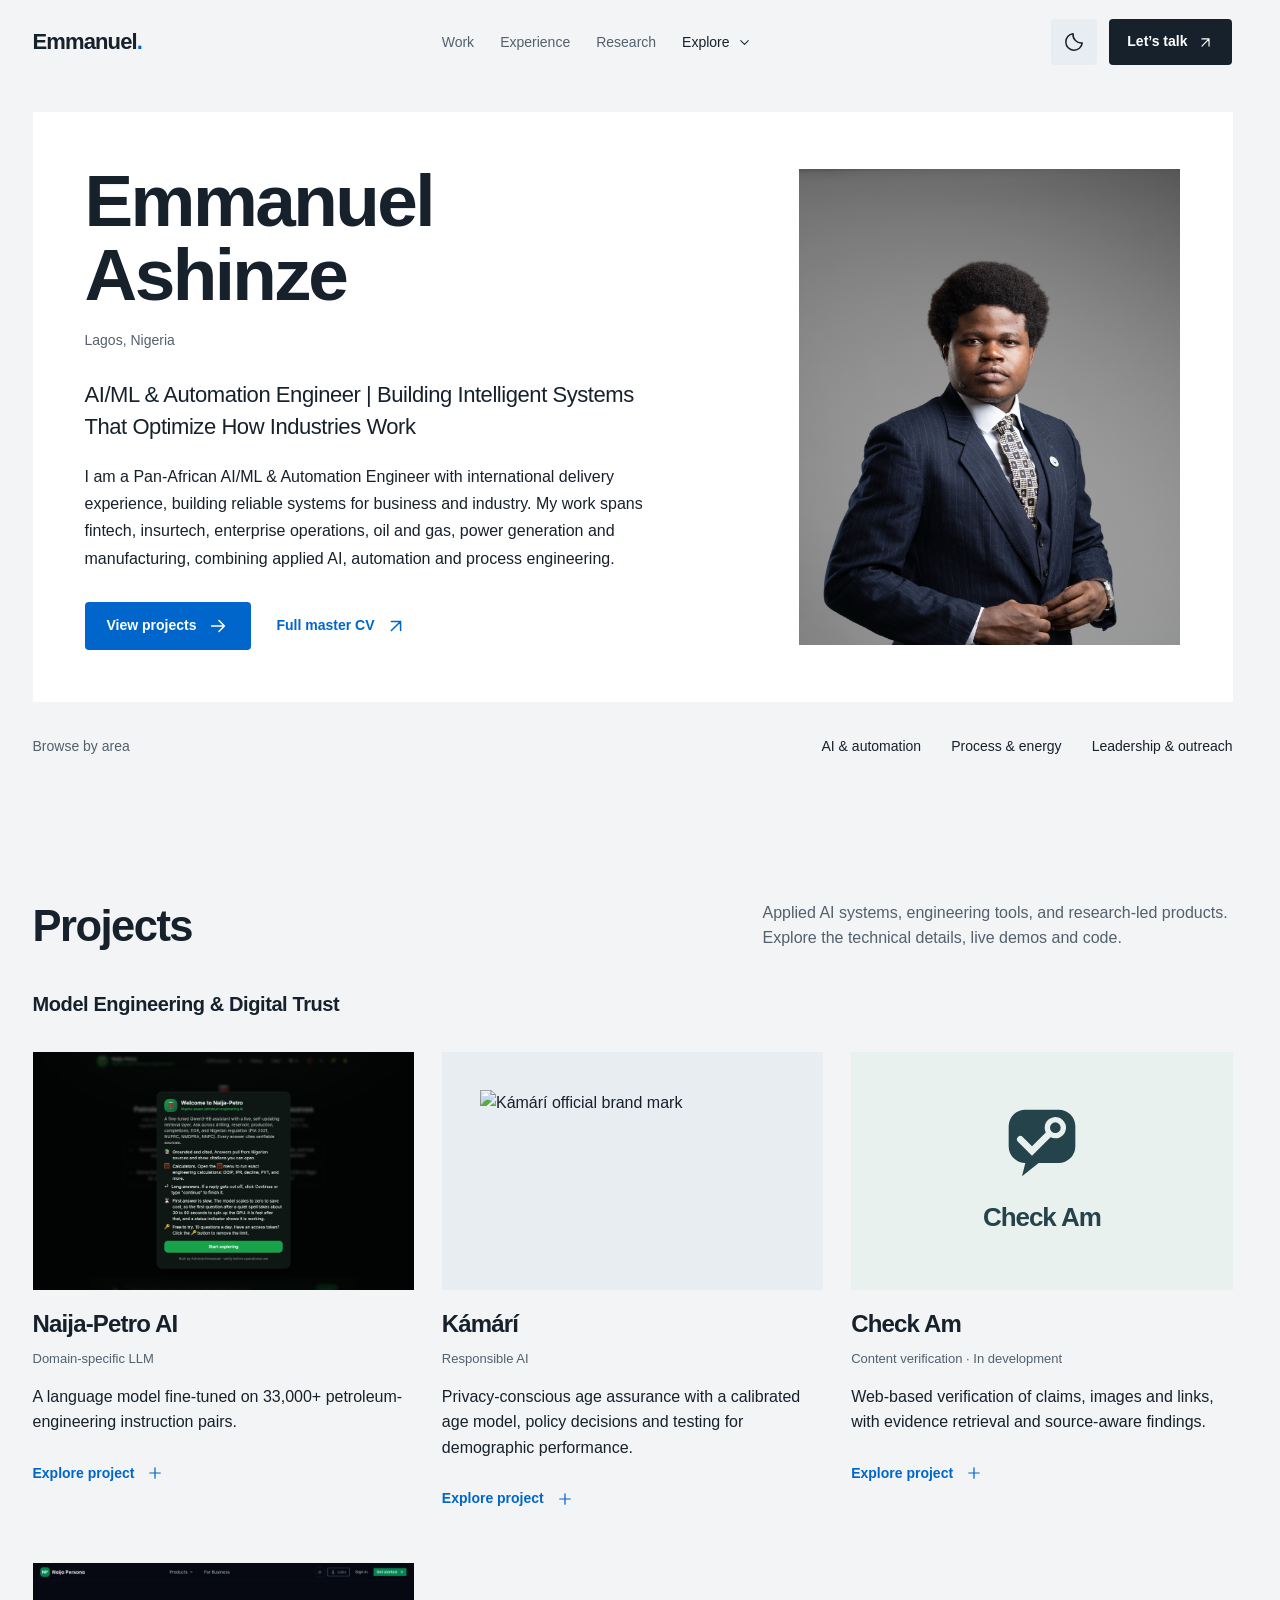
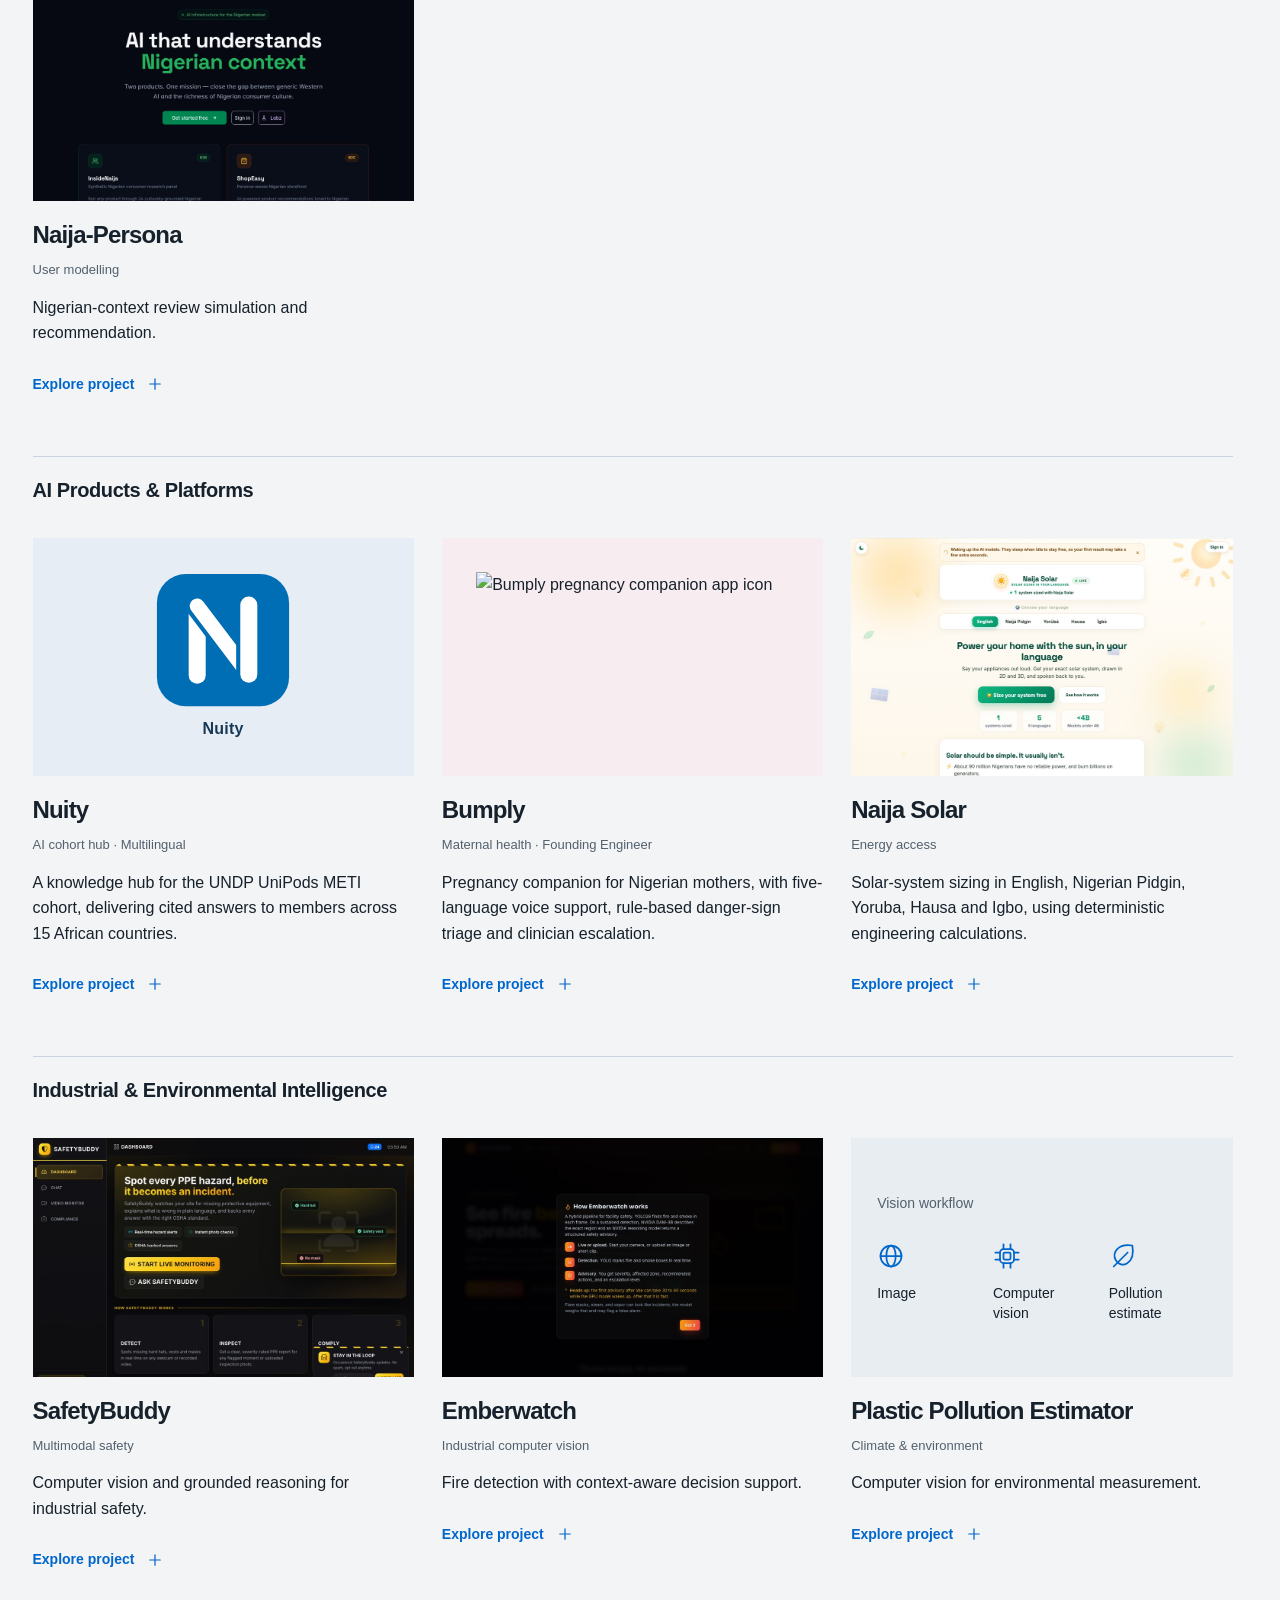
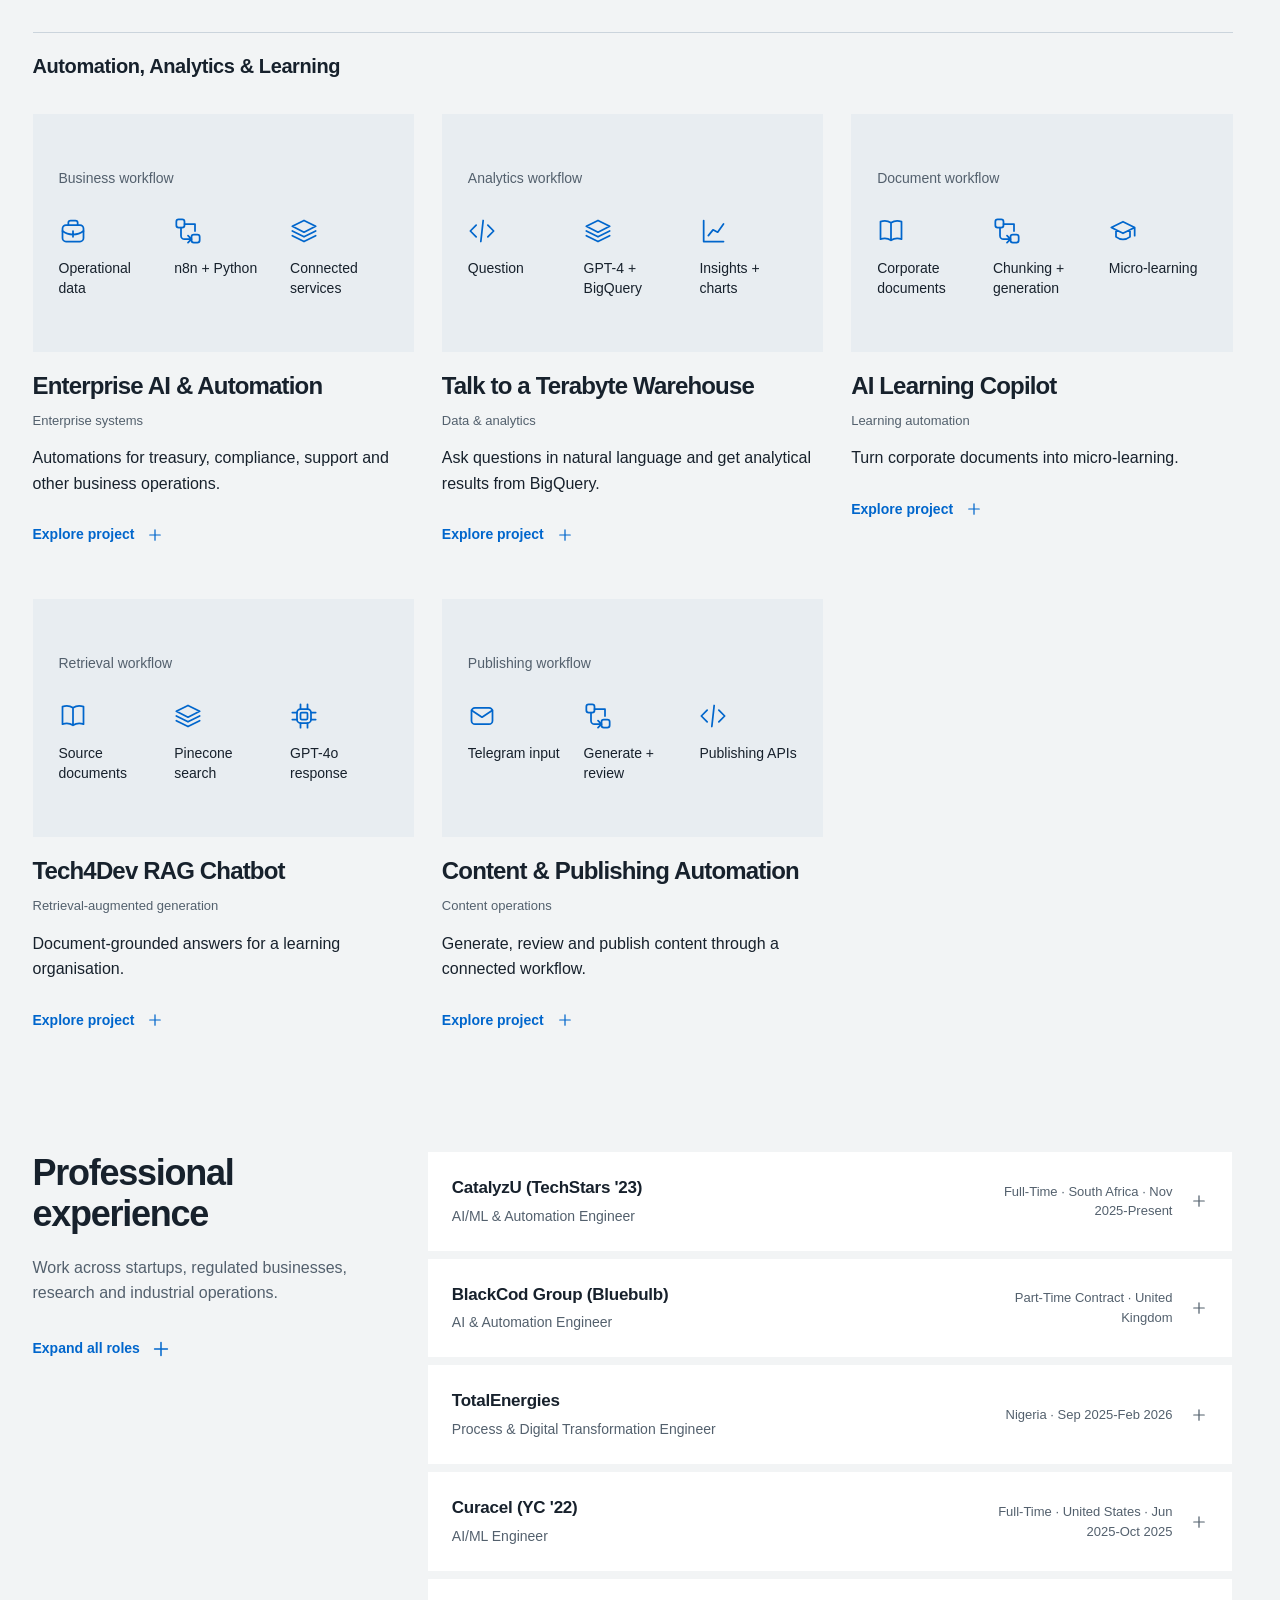
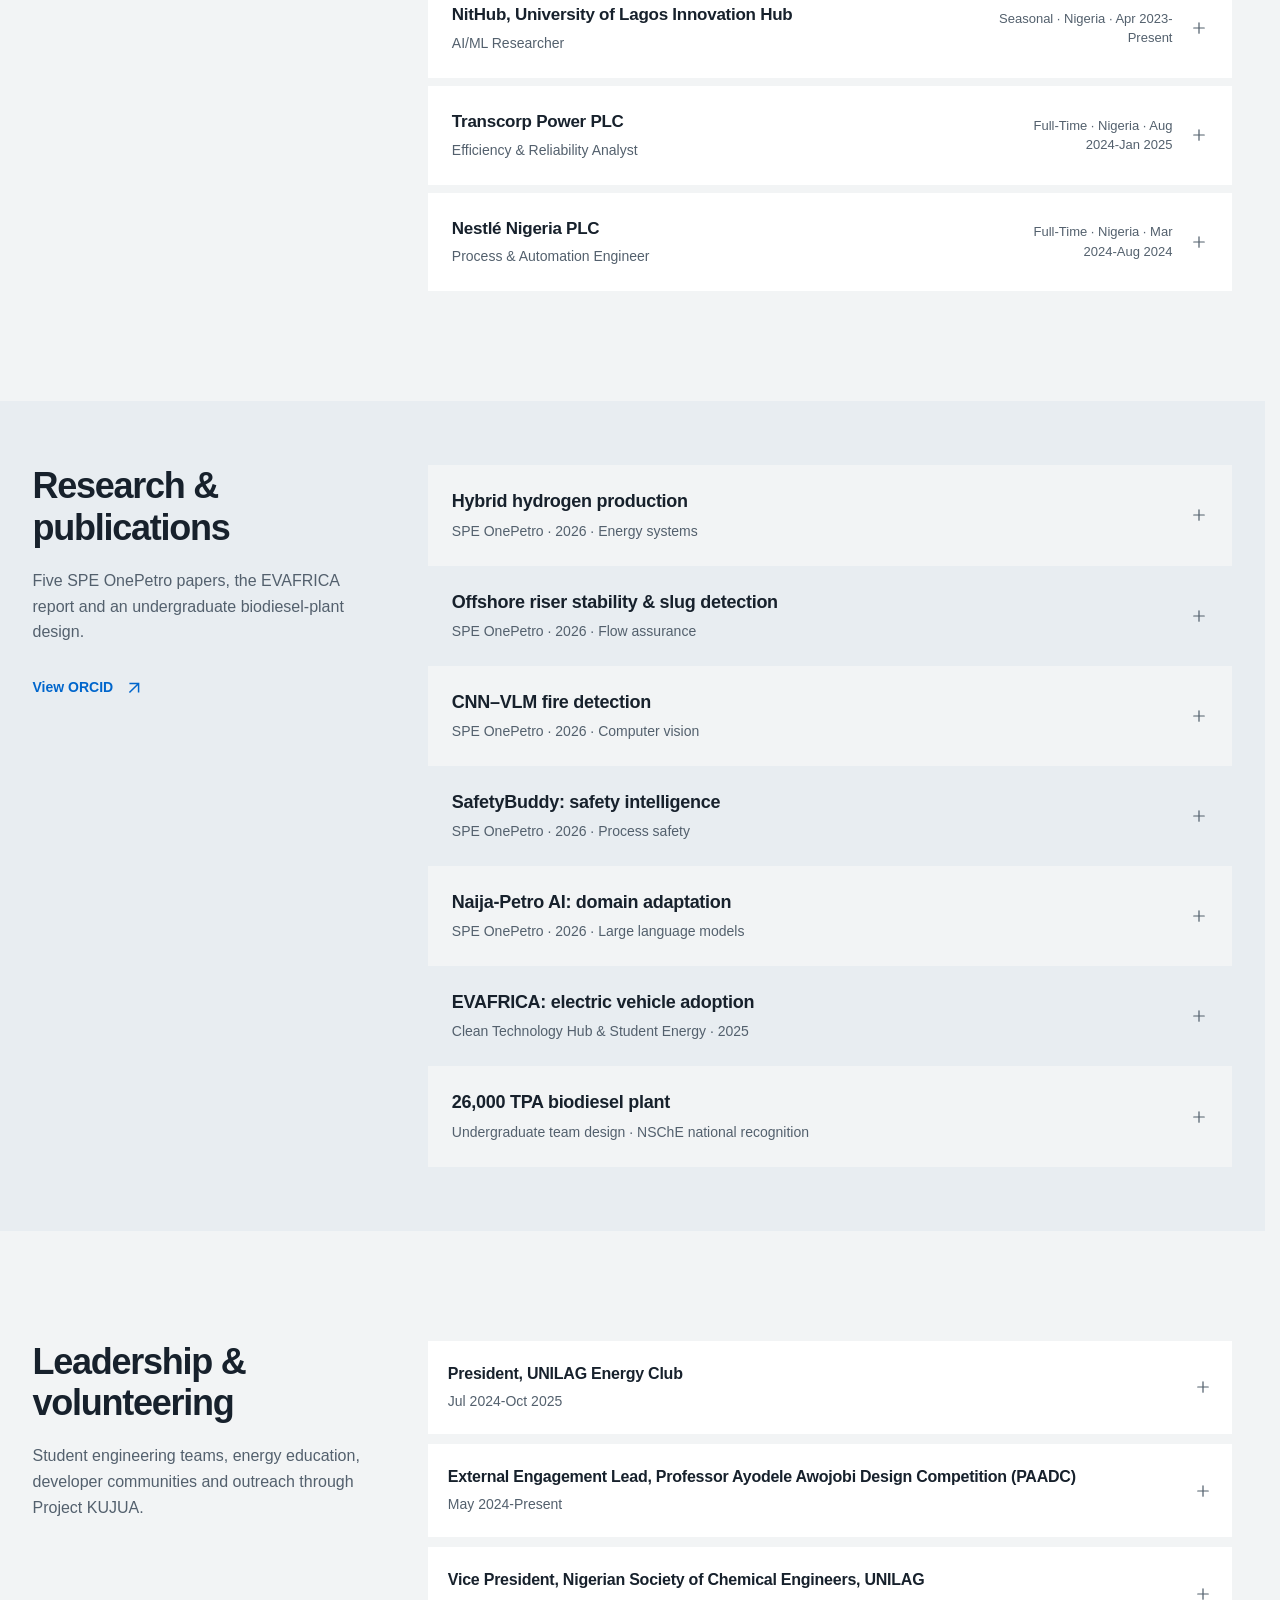
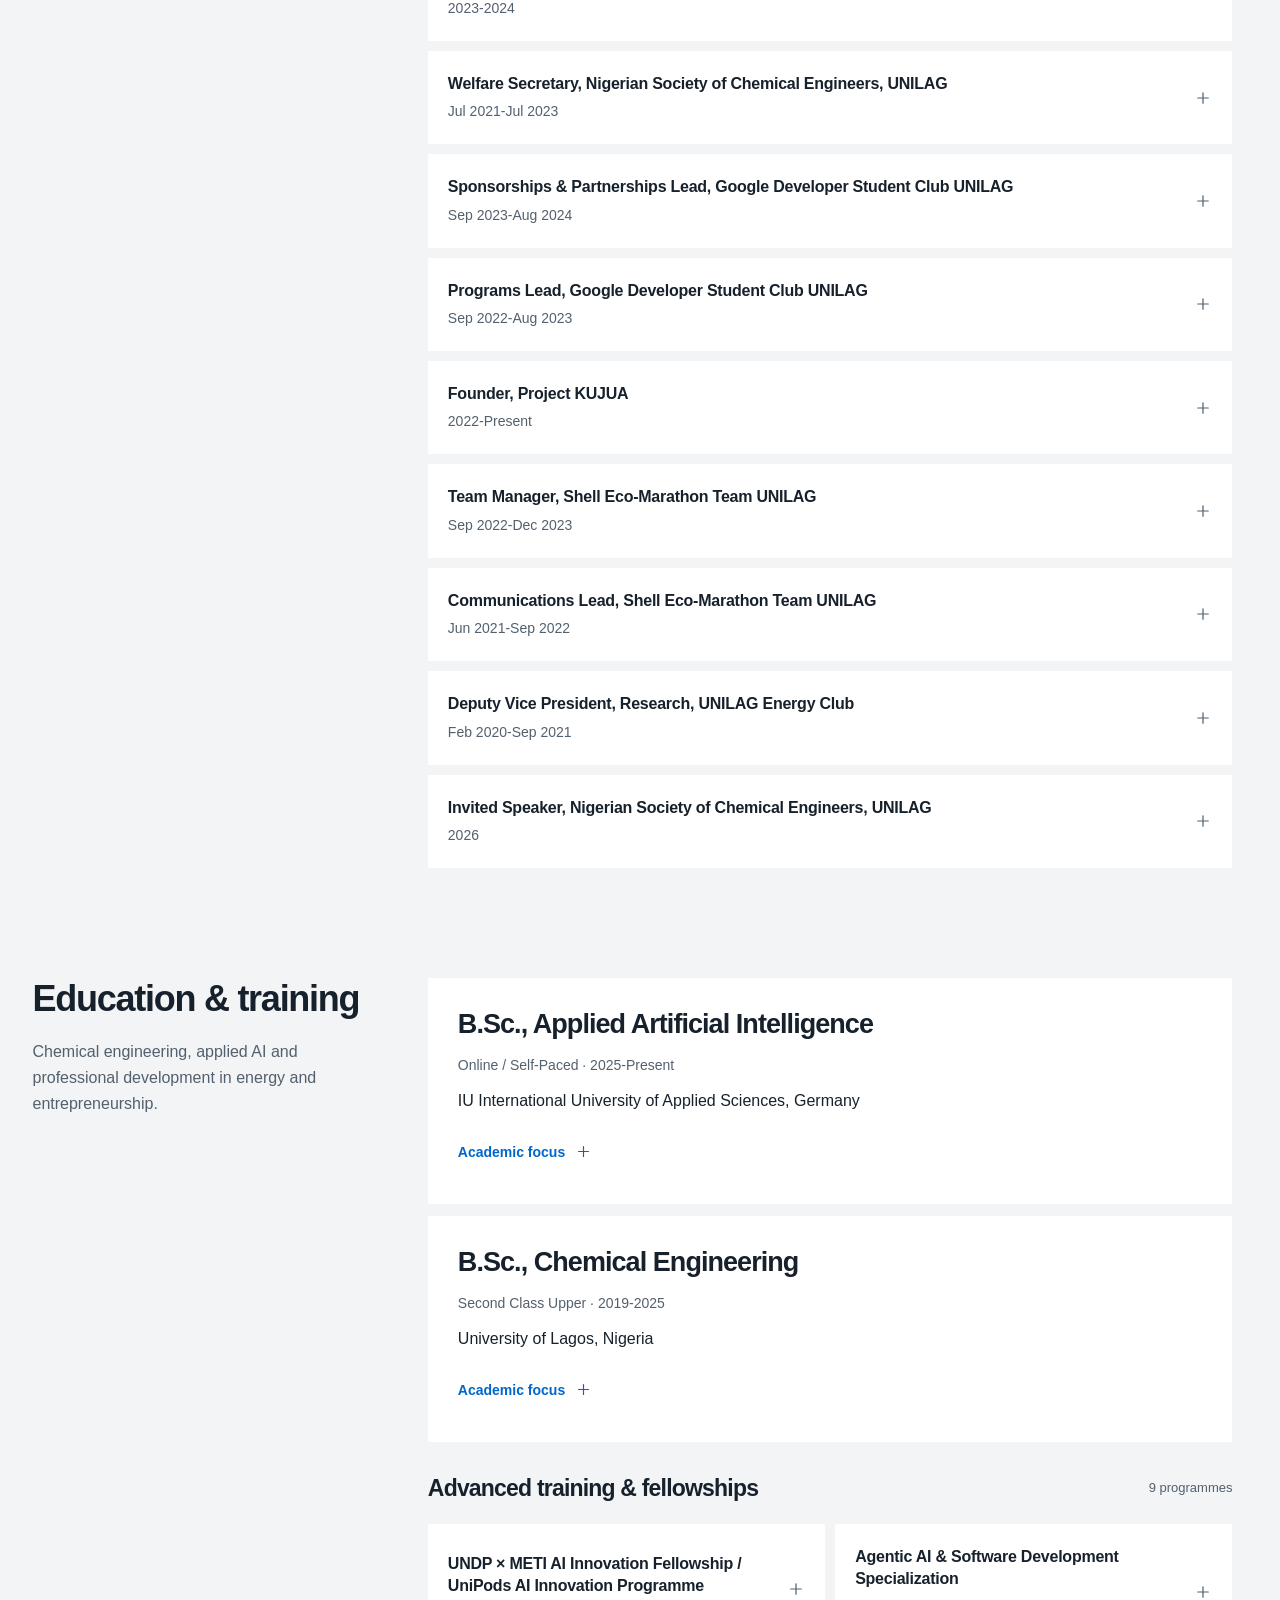
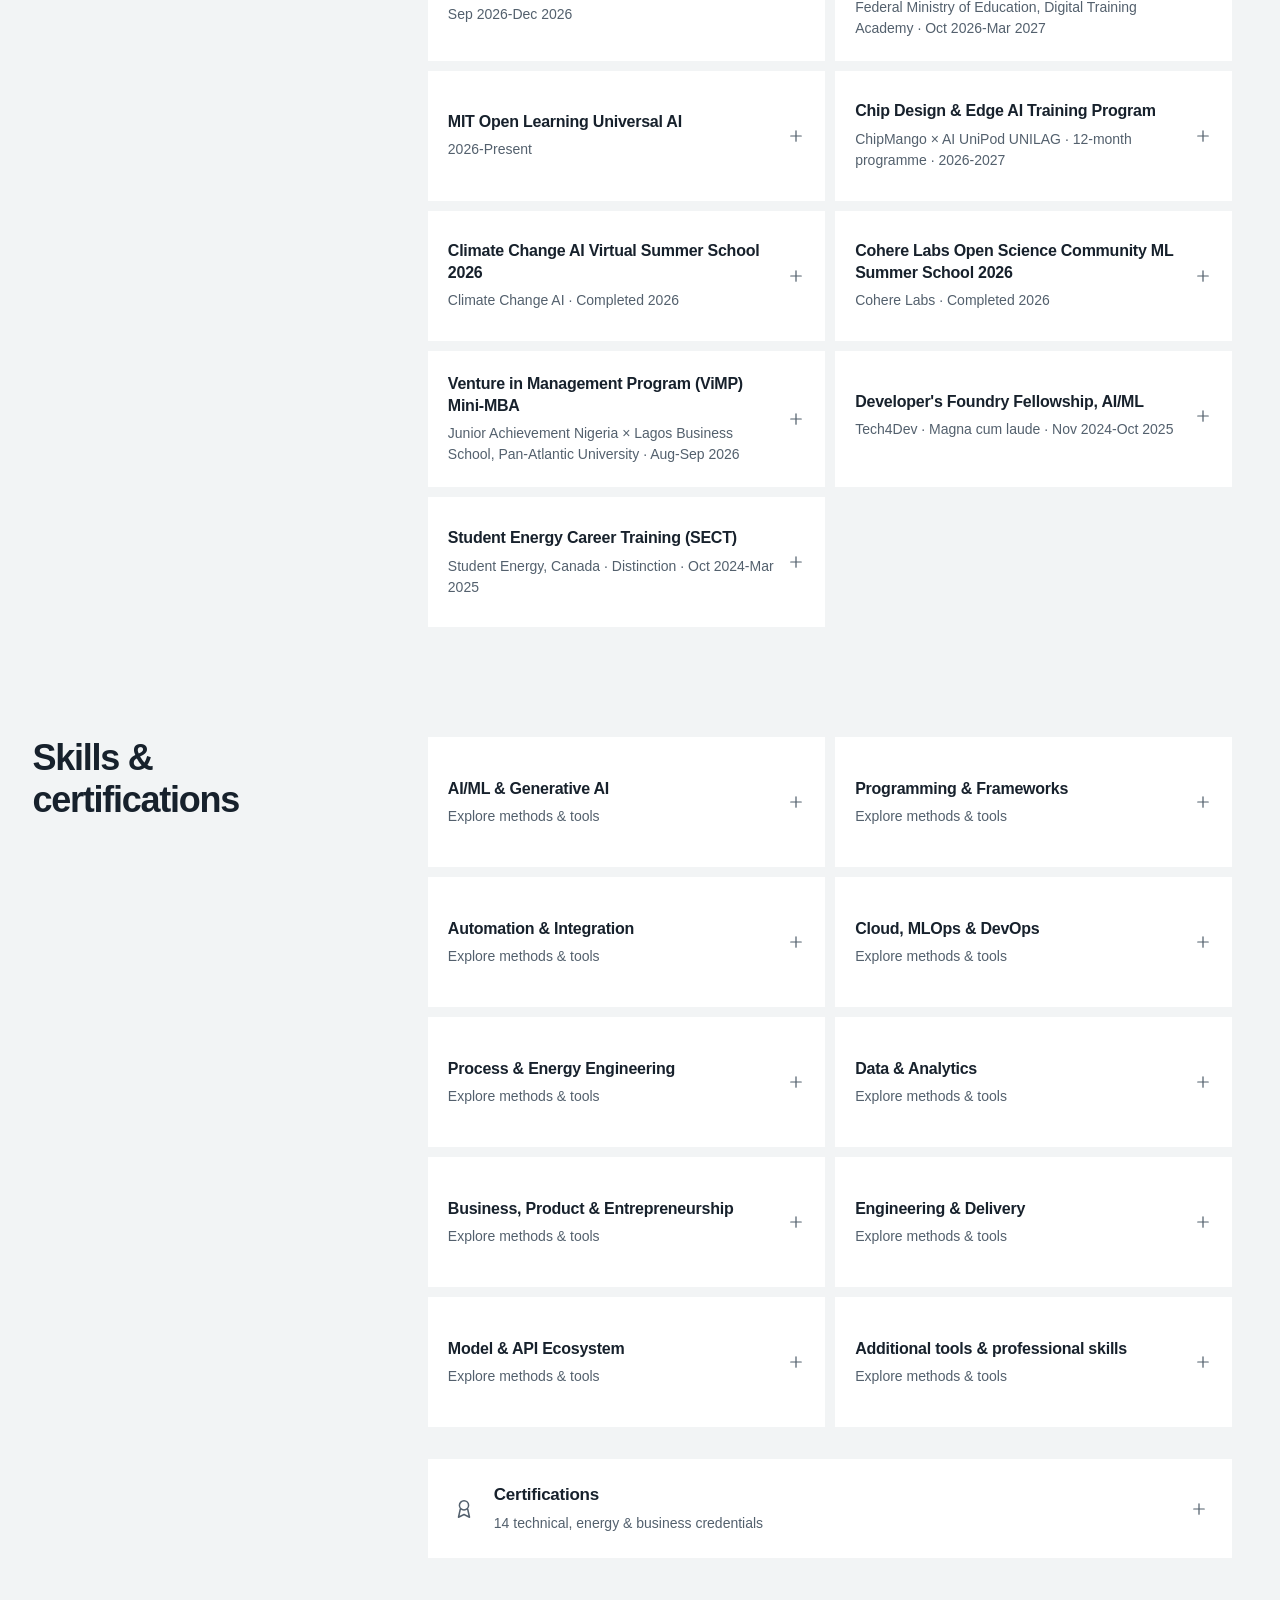
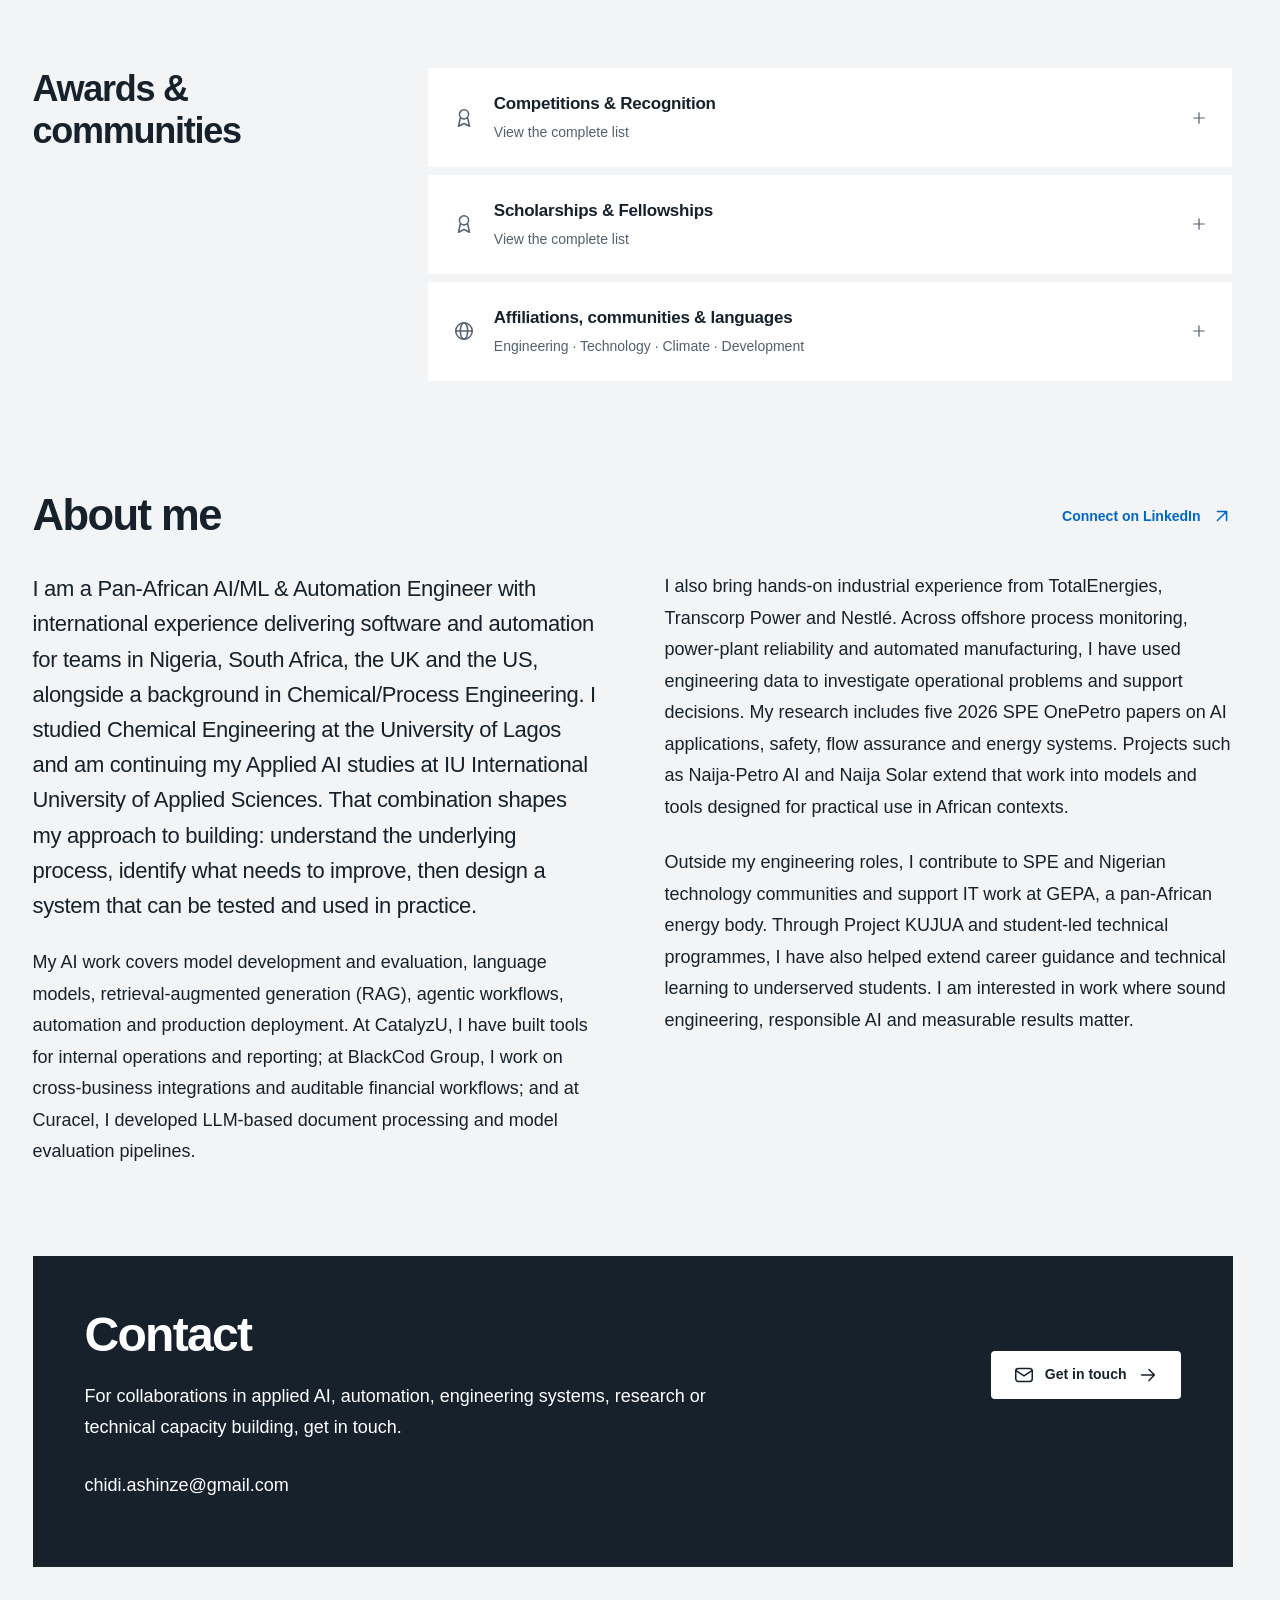
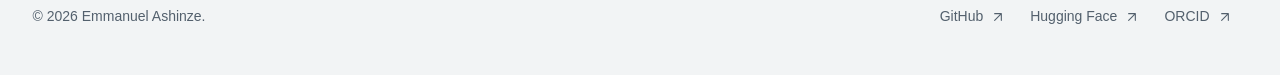
==== commit dfdc8e15: "Polish project headings and replace Nuity external logo with reliable inline mark and fallback wordm" ====
--- a/index.html
+++ b/index.html
@@ -87,20 +87,22 @@
 .project-group-heading{grid-column:1/-1;padding-top:20px;margin:8px 0 -8px;border-top:1px solid var(--line);font-size:20px;line-height:1.35;font-weight:650;letter-spacing:-.02em}.project-group-heading:first-child{border-top:0;padding-top:0}.project-image--wordmark{display:grid;place-items:center;padding:24px}.project-cover-wordmark{display:flex;flex-direction:column;align-items:center;gap:10px;font-size:clamp(24px,2.5vw,35px);font-weight:730;letter-spacing:-.05em}.project-cover-meta{font-size:12px;font-weight:500;letter-spacing:normal;color:var(--muted);text-align:center}.project-grid>.project-card{grid-column:auto;display:block;min-width:0}.project-grid>.project-card .project-card-body{padding:20px 0 0}.project-grid>.project-card h3{font-size:24px}
 
 .project-image--brand{display:flex;align-items:center;justify-content:center;background:var(--surface-soft)}.project-image--brand>img{width:100%;height:100%;object-fit:contain;object-position:center;padding:10%}.project-image--checkam{background:#e9f1ef}.checkam-brand-lockup{display:flex;flex-direction:column;align-items:center;justify-content:center;gap:14px;font-size:26px;font-weight:700;letter-spacing:-.04em;color:#24434a}.checkam-brand-lockup svg{height:80px;width:80px}.project-detail .project-image--brand img{height:auto;max-height:380px;object-fit:contain}
-</style></head><body><svg aria-hidden="true" style="display:none" xmlns="http://www.w3.org/2000/svg"><defs><symbol id="i-arrow" viewBox="0 0 24 24"><path d="M5 12h14M13 6l6 6-6 6"></path></symbol><symbol id="i-external" viewBox="0 0 24 24"><path d="M7 17 17 7M7 7h10v10"></path></symbol><symbol id="i-plus" viewBox="0 0 24 24"><path d="M12 5v14M5 12h14"></path></symbol><symbol id="i-close" viewBox="0 0 24 24"><path d="m6 6 12 12M6 18 18 6"></path></symbol><symbol id="i-chevron" viewBox="0 0 24 24"><path d="m6 9 6 6 6-6"></path></symbol><symbol id="i-cpu" viewBox="0 0 24 24"><rect height="12" rx="3" width="12" x="6" y="6"></rect><path d="M9 2v4m6-4v4M9 18v4m6-4v4M2 9h4m-4 6h4m12-6h4m-4 6h4"></path><rect height="6" rx="1" width="6" x="9" y="9"></rect></symbol><symbol id="i-plant" viewBox="0 0 24 24"><path d="M3 21V10l6 3V7l6 5V3h4l2 18H3Z"></path><path d="M7 17h1m4 0h1m4 0h1"></path></symbol><symbol id="i-energy" viewBox="0 0 24 24"><path d="m13 2-9 12h7l-1 8 10-13h-8l1-7Z"></path></symbol><symbol id="i-book" viewBox="0 0 24 24"><path d="M12 5c-3-2-6-2-9-1v15c3-1 6-1 9 1 3-2 6-2 9-1V4c-3-1-6-1-9 1v15"></path></symbol><symbol id="i-people" viewBox="0 0 24 24"><circle cx="9" cy="7" r="3"></circle><path d="M3 21v-3a6 6 0 0 1 12 0v3M16 4a3 3 0 0 1 0 6m2 4a5 5 0 0 1 3 5v2"></path></symbol><symbol id="i-briefcase" viewBox="0 0 24 24"><rect height="14" rx="3" width="18" x="3" y="7"></rect><path d="M8 7V5a2 2 0 0 1 2-2h4a2 2 0 0 1 2 2v2M3 12c5 4 13 4 18 0M12 12v5"></path></symbol><symbol id="i-cap" viewBox="0 0 24 24"><path d="m2 9 10-5 10 5-10 5L2 9Zm4 2v6c4 3 8 3 12 0v-6M22 9v7"></path></symbol><symbol id="i-award" viewBox="0 0 24 24"><circle cx="12" cy="8" r="5"></circle><path d="m8 12-2 9 6-3 6 3-2-9"></path></symbol><symbol id="i-leaf" viewBox="0 0 24 24"><path d="M20 3C8 1 2 9 6 16s17 3 14-13ZM4 21 16 9"></path></symbol><symbol id="i-code" viewBox="0 0 24 24"><path d="m7 7-5 5 5 5m10-10 5 5-5 5m-4-14-2 18"></path></symbol><symbol id="i-shield" viewBox="0 0 24 24"><path d="m12 3 8 3v6c0 5-8 9-8 9s-8-4-8-9V6l8-3Z"></path><path d="m8 12 3 3 5-6"></path></symbol><symbol id="i-flow" viewBox="0 0 24 24"><rect height="7" rx="2" width="7" x="2" y="2"></rect><rect height="7" rx="2" width="7" x="15" y="15"></rect><path d="M6 9v7a3 3 0 0 0 3 3h6m-3-3 3 3-3 3M9 6h9v6"></path></symbol><symbol id="i-flask" viewBox="0 0 24 24"><path d="M9 3h6m-5 0v7L4 20a1 1 0 0 0 1 1h14a1 1 0 0 0 1-1l-6-10V3M7 16h10"></path></symbol><symbol id="i-globe" viewBox="0 0 24 24"><circle cx="12" cy="12" r="9"></circle><ellipse cx="12" cy="12" rx="4" ry="9"></ellipse><path d="M3 12h18"></path></symbol><symbol id="i-mail" viewBox="0 0 24 24"><rect height="14" rx="3" width="18" x="3" y="5"></rect><path d="m3 7 9 6 9-6"></path></symbol><symbol id="i-sun" viewBox="0 0 24 24"><circle cx="12" cy="12" r="4"></circle><path d="M12 2v2m0 16v2M2 12h2m16 0h2M5 5l1.5 1.5m11 11L19 19M5 19l1.5-1.5m11-11L19 5"></path></symbol><symbol id="i-moon" viewBox="0 0 24 24"><path d="M21 13A9 9 0 0 1 11 3a9 9 0 1 0 10 10Z"></path></symbol><symbol id="i-pin" viewBox="0 0 24 24"><path d="M19 10c0 5-7 11-7 11S5 15 5 10a7 7 0 0 1 14 0Z"></path><circle cx="12" cy="10" r="2"></circle></symbol><symbol id="i-chart" viewBox="0 0 24 24"><path d="M4 3v18h17M8 16l4-5 4 2 5-7"></path></symbol><symbol id="i-layers" viewBox="0 0 24 24"><path d="m12 3 10 5-10 5L2 8l10-5ZM2 12l10 5 10-5M2 16l10 5 10-5"></path></symbol><symbol id="i-fingerprint" viewBox="0 0 24 24"><path d="M6 16v-5a6 6 0 0 1 12 0v3m-9 7c2-4 1-7 1-10a2 2 0 0 1 4 0v4c0 3-1 5-2 7M3 12v-1a9 9 0 0 1 18 0m-5 9c2-3 2-5 2-7M3 16v3"></path></symbol></defs></svg><a class="skip-link" href="#top">Skip to content</a><header class="nav-shell"><nav aria-label="Main navigation" class="nav container"><a class="brand" href="#top">Emmanuel<span class="brand-dot">.</span></a><div class="nav-links"><a href="#work">Work</a><a href="#experience">Experience</a><a href="#research">Research</a><details class="nav-more"><summary>Explore <svg aria-hidden="true" class="icon" fill="none" height="24" stroke="currentColor" stroke-linecap="round" stroke-linejoin="round" stroke-width="1.65" viewBox="0 0 24 24" width="24"><use href="#i-chevron"></use></svg></summary><div class="nav-menu"><a class="mobile-nav" href="#work"><svg aria-hidden="true" class="icon" fill="none" height="24" stroke="currentColor" stroke-linecap="round" stroke-linejoin="round" stroke-width="1.65" viewBox="0 0 24 24" width="24"><use href="#i-layers"></use></svg> Projects</a><a class="mobile-nav" href="#experience"><svg aria-hidden="true" class="icon" fill="none" height="24" stroke="currentColor" stroke-linecap="round" stroke-linejoin="round" stroke-width="1.65" viewBox="0 0 24 24" width="24"><use href="#i-briefcase"></use></svg> Experience</a><a class="mobile-nav" href="#research"><svg aria-hidden="true" class="icon" fill="none" height="24" stroke="currentColor" stroke-linecap="round" stroke-linejoin="round" stroke-width="1.65" viewBox="0 0 24 24" width="24"><use href="#i-book"></use></svg> Research &amp; publications</a><a href="#leadership"><svg aria-hidden="true" class="icon" fill="none" height="24" stroke="currentColor" stroke-linecap="round" stroke-linejoin="round" stroke-width="1.65" viewBox="0 0 24 24" width="24"><use href="#i-people"></use></svg> Leadership &amp; volunteering</a><a href="#education"><svg aria-hidden="true" class="icon" fill="none" height="24" stroke="currentColor" stroke-linecap="round" stroke-linejoin="round" stroke-width="1.65" viewBox="0 0 24 24" width="24"><use href="#i-cap"></use></svg> Education &amp; training</a><a href="#expertise"><svg aria-hidden="true" class="icon" fill="none" height="24" stroke="currentColor" stroke-linecap="round" stroke-linejoin="round" stroke-width="1.65" viewBox="0 0 24 24" width="24"><use href="#i-layers"></use></svg> Skills &amp; certifications</a><a href="#recognition"><svg aria-hidden="true" class="icon" fill="none" height="24" stroke="currentColor" stroke-linecap="round" stroke-linejoin="round" stroke-width="1.65" viewBox="0 0 24 24" width="24"><use href="#i-award"></use></svg> Recognition &amp; communities</a><a href="#about"><svg aria-hidden="true" class="icon" fill="none" height="24" stroke="currentColor" stroke-linecap="round" stroke-linejoin="round" stroke-width="1.65" viewBox="0 0 24 24" width="24"><use href="#i-globe"></use></svg> About me</a></div></details></div><div class="nav-actions"><button aria-label="Switch to dark appearance" class="icon-button theme-toggle" hidden="" type="button"><svg aria-hidden="true" class="icon" fill="none" height="24" stroke="currentColor" stroke-linecap="round" stroke-linejoin="round" stroke-width="1.65" viewBox="0 0 24 24" width="24"><use href="#i-moon"></use></svg></button><a class="button nav-contact" href="#contact">Let’s talk <svg aria-hidden="true" class="icon" fill="none" height="24" stroke="currentColor" stroke-linecap="round" stroke-linejoin="round" stroke-width="1.65" viewBox="0 0 24 24" width="24"><use href="#i-external"></use></svg></a></div></nav></header><main id="top"><section aria-labelledby="hero-title" class="hero"><div class="container"><div class="hero-grid"><div class="hero-copy"><h1 id="hero-title">Emmanuel Ashinze</h1><p class="hero-location">Lagos, Nigeria</p><p class="hero-lead">AI/ML &amp; Automation Engineer | Building Intelligent Systems That Optimize How Industries Work</p><p class="hero-description">I am a Pan-African AI/ML & Automation Engineer with international delivery experience, building reliable systems for business and industry. My work spans fintech, insurtech, enterprise operations, oil and gas, power generation and manufacturing, combining applied AI, automation and process engineering.</p><div class="hero-actions"><a class="button primary" href="#work">View projects <svg aria-hidden="true" class="icon" fill="none" height="24" stroke="currentColor" stroke-linecap="round" stroke-linejoin="round" stroke-width="1.65" viewBox="0 0 24 24" width="24"><use href="#i-arrow"></use></svg></a><a class="text-link" href="https://drive.google.com/file/d/1UXejL_cy5zFfcyrg8mCs935ralTGPTbq/view" rel="noopener" target="_blank">Full master CV <svg aria-hidden="true" class="icon" fill="none" height="24" stroke="currentColor" stroke-linecap="round" stroke-linejoin="round" stroke-width="1.65" viewBox="0 0 24 24" width="24"><use href="#i-external"></use></svg></a></div></div><div class="hero-visual"><div class="portrait"><img alt="Emmanuel Ashinze" fetchpriority="high" height="650" src="assets/img/about/headshot-2026.jpg" width="560"></div></div></div><nav aria-label="Areas of work" class="scope-nav"><span>Browse by area</span><a href="#work">AI &amp; automation</a><a href="#experience">Process &amp; energy</a><a href="#leadership">Leadership &amp; outreach</a></nav></div></section><section class="section" id="work"><div class="container"><div class="section-head"><div><h2>Projects</h2></div><p class="section-intro">The full project collection, grouped by application. Explore each project for technical detail, working demonstrations and code.</p></div><div class="work-toolbar"><p id="project-count">15 projects · All displayed</p></div><div class="project-grid"><h3 class="project-group-heading">AI models, trust & verification</h3><article class="project-card" data-category="ai energy"><div class="project-image"><img alt="Naija-Petro AI" decoding="async" height="450" loading="lazy" src="assets/img/projects/live/naija-petro.jpg" width="800"></div><div class="project-card-body"><h3>Naija-Petro AI</h3><p class="project-category">Domain-specific LLM</p><p class="project-summary">A language model fine-tuned on 33,000+ petroleum-engineering instruction pairs.</p><details class="project-disclosure" id="project-naija-petro"><summary data-project="project-naija-petro" aria-label="Explore Naija-Petro AI"><span>Explore project</span><svg aria-hidden="true" class="icon" fill="none" height="24" stroke="currentColor" stroke-linecap="round" stroke-linejoin="round" stroke-width="1.65" viewBox="0 0 24 24" width="24"><use href="#i-plus"></use></svg></summary><div class="project-detail" data-title="Naija-Petro AI"><h2>Naija-Petro AI</h2><p class="detail-category">Domain-specific LLM</p><div class="project-image"><img alt="Naija-Petro AI" decoding="async" height="450" loading="lazy" src="assets/img/projects/live/naija-petro.jpg" width="800"></div><div class="detail-copy"><p>Fine-tuned Qwen3 32B and 8B models on 33,000+ petroleum-engineering instruction-response pairs using QLoRA with Unsloth; achieved +0.77 LLM-as-Judge improvement over the base model across six subdisciplines.</p><p>Built a 20.5M-word data pipeline from 66,905 text chunks across seven open-access sources plus synthetic instruction generation, then deployed a dynamic RAG application using Modal, Supabase, Python and JavaScript. Synthetic instruction generation used NVIDIA Data Designer; models are open-sourced on Hugging Face.</p></div><div class="links">
+
+.project-image--nuity{display:grid;place-items:center;background:#e7edf5;padding:22px}.nuity-brand-content{display:flex;flex-direction:column;align-items:center;justify-content:center;gap:12px;height:100%;width:100%}.nuity-brand-content svg{display:block;width:min(54%,158px);height:auto;max-height:68%;flex-shrink:1}.nuity-brand-placeholder{font-size:16px;line-height:1.3;font-weight:700;letter-spacing:.015em;color:#183956}.project-detail .project-image--nuity{min-height:260px}.project-detail .nuity-brand-content svg{width:min(40%,160px)}
+</style></head><body><svg aria-hidden="true" style="display:none" xmlns="http://www.w3.org/2000/svg"><defs><symbol id="i-arrow" viewBox="0 0 24 24"><path d="M5 12h14M13 6l6 6-6 6"></path></symbol><symbol id="i-external" viewBox="0 0 24 24"><path d="M7 17 17 7M7 7h10v10"></path></symbol><symbol id="i-plus" viewBox="0 0 24 24"><path d="M12 5v14M5 12h14"></path></symbol><symbol id="i-close" viewBox="0 0 24 24"><path d="m6 6 12 12M6 18 18 6"></path></symbol><symbol id="i-chevron" viewBox="0 0 24 24"><path d="m6 9 6 6 6-6"></path></symbol><symbol id="i-cpu" viewBox="0 0 24 24"><rect height="12" rx="3" width="12" x="6" y="6"></rect><path d="M9 2v4m6-4v4M9 18v4m6-4v4M2 9h4m-4 6h4m12-6h4m-4 6h4"></path><rect height="6" rx="1" width="6" x="9" y="9"></rect></symbol><symbol id="i-plant" viewBox="0 0 24 24"><path d="M3 21V10l6 3V7l6 5V3h4l2 18H3Z"></path><path d="M7 17h1m4 0h1m4 0h1"></path></symbol><symbol id="i-energy" viewBox="0 0 24 24"><path d="m13 2-9 12h7l-1 8 10-13h-8l1-7Z"></path></symbol><symbol id="i-book" viewBox="0 0 24 24"><path d="M12 5c-3-2-6-2-9-1v15c3-1 6-1 9 1 3-2 6-2 9-1V4c-3-1-6-1-9 1v15"></path></symbol><symbol id="i-people" viewBox="0 0 24 24"><circle cx="9" cy="7" r="3"></circle><path d="M3 21v-3a6 6 0 0 1 12 0v3M16 4a3 3 0 0 1 0 6m2 4a5 5 0 0 1 3 5v2"></path></symbol><symbol id="i-briefcase" viewBox="0 0 24 24"><rect height="14" rx="3" width="18" x="3" y="7"></rect><path d="M8 7V5a2 2 0 0 1 2-2h4a2 2 0 0 1 2 2v2M3 12c5 4 13 4 18 0M12 12v5"></path></symbol><symbol id="i-cap" viewBox="0 0 24 24"><path d="m2 9 10-5 10 5-10 5L2 9Zm4 2v6c4 3 8 3 12 0v-6M22 9v7"></path></symbol><symbol id="i-award" viewBox="0 0 24 24"><circle cx="12" cy="8" r="5"></circle><path d="m8 12-2 9 6-3 6 3-2-9"></path></symbol><symbol id="i-leaf" viewBox="0 0 24 24"><path d="M20 3C8 1 2 9 6 16s17 3 14-13ZM4 21 16 9"></path></symbol><symbol id="i-code" viewBox="0 0 24 24"><path d="m7 7-5 5 5 5m10-10 5 5-5 5m-4-14-2 18"></path></symbol><symbol id="i-shield" viewBox="0 0 24 24"><path d="m12 3 8 3v6c0 5-8 9-8 9s-8-4-8-9V6l8-3Z"></path><path d="m8 12 3 3 5-6"></path></symbol><symbol id="i-flow" viewBox="0 0 24 24"><rect height="7" rx="2" width="7" x="2" y="2"></rect><rect height="7" rx="2" width="7" x="15" y="15"></rect><path d="M6 9v7a3 3 0 0 0 3 3h6m-3-3 3 3-3 3M9 6h9v6"></path></symbol><symbol id="i-flask" viewBox="0 0 24 24"><path d="M9 3h6m-5 0v7L4 20a1 1 0 0 0 1 1h14a1 1 0 0 0 1-1l-6-10V3M7 16h10"></path></symbol><symbol id="i-globe" viewBox="0 0 24 24"><circle cx="12" cy="12" r="9"></circle><ellipse cx="12" cy="12" rx="4" ry="9"></ellipse><path d="M3 12h18"></path></symbol><symbol id="i-mail" viewBox="0 0 24 24"><rect height="14" rx="3" width="18" x="3" y="5"></rect><path d="m3 7 9 6 9-6"></path></symbol><symbol id="i-sun" viewBox="0 0 24 24"><circle cx="12" cy="12" r="4"></circle><path d="M12 2v2m0 16v2M2 12h2m16 0h2M5 5l1.5 1.5m11 11L19 19M5 19l1.5-1.5m11-11L19 5"></path></symbol><symbol id="i-moon" viewBox="0 0 24 24"><path d="M21 13A9 9 0 0 1 11 3a9 9 0 1 0 10 10Z"></path></symbol><symbol id="i-pin" viewBox="0 0 24 24"><path d="M19 10c0 5-7 11-7 11S5 15 5 10a7 7 0 0 1 14 0Z"></path><circle cx="12" cy="10" r="2"></circle></symbol><symbol id="i-chart" viewBox="0 0 24 24"><path d="M4 3v18h17M8 16l4-5 4 2 5-7"></path></symbol><symbol id="i-layers" viewBox="0 0 24 24"><path d="m12 3 10 5-10 5L2 8l10-5ZM2 12l10 5 10-5M2 16l10 5 10-5"></path></symbol><symbol id="i-fingerprint" viewBox="0 0 24 24"><path d="M6 16v-5a6 6 0 0 1 12 0v3m-9 7c2-4 1-7 1-10a2 2 0 0 1 4 0v4c0 3-1 5-2 7M3 12v-1a9 9 0 0 1 18 0m-5 9c2-3 2-5 2-7M3 16v3"></path></symbol></defs></svg><a class="skip-link" href="#top">Skip to content</a><header class="nav-shell"><nav aria-label="Main navigation" class="nav container"><a class="brand" href="#top">Emmanuel<span class="brand-dot">.</span></a><div class="nav-links"><a href="#work">Work</a><a href="#experience">Experience</a><a href="#research">Research</a><details class="nav-more"><summary>Explore <svg aria-hidden="true" class="icon" fill="none" height="24" stroke="currentColor" stroke-linecap="round" stroke-linejoin="round" stroke-width="1.65" viewBox="0 0 24 24" width="24"><use href="#i-chevron"></use></svg></summary><div class="nav-menu"><a class="mobile-nav" href="#work"><svg aria-hidden="true" class="icon" fill="none" height="24" stroke="currentColor" stroke-linecap="round" stroke-linejoin="round" stroke-width="1.65" viewBox="0 0 24 24" width="24"><use href="#i-layers"></use></svg> Projects</a><a class="mobile-nav" href="#experience"><svg aria-hidden="true" class="icon" fill="none" height="24" stroke="currentColor" stroke-linecap="round" stroke-linejoin="round" stroke-width="1.65" viewBox="0 0 24 24" width="24"><use href="#i-briefcase"></use></svg> Experience</a><a class="mobile-nav" href="#research"><svg aria-hidden="true" class="icon" fill="none" height="24" stroke="currentColor" stroke-linecap="round" stroke-linejoin="round" stroke-width="1.65" viewBox="0 0 24 24" width="24"><use href="#i-book"></use></svg> Research &amp; publications</a><a href="#leadership"><svg aria-hidden="true" class="icon" fill="none" height="24" stroke="currentColor" stroke-linecap="round" stroke-linejoin="round" stroke-width="1.65" viewBox="0 0 24 24" width="24"><use href="#i-people"></use></svg> Leadership &amp; volunteering</a><a href="#education"><svg aria-hidden="true" class="icon" fill="none" height="24" stroke="currentColor" stroke-linecap="round" stroke-linejoin="round" stroke-width="1.65" viewBox="0 0 24 24" width="24"><use href="#i-cap"></use></svg> Education &amp; training</a><a href="#expertise"><svg aria-hidden="true" class="icon" fill="none" height="24" stroke="currentColor" stroke-linecap="round" stroke-linejoin="round" stroke-width="1.65" viewBox="0 0 24 24" width="24"><use href="#i-layers"></use></svg> Skills &amp; certifications</a><a href="#recognition"><svg aria-hidden="true" class="icon" fill="none" height="24" stroke="currentColor" stroke-linecap="round" stroke-linejoin="round" stroke-width="1.65" viewBox="0 0 24 24" width="24"><use href="#i-award"></use></svg> Recognition &amp; communities</a><a href="#about"><svg aria-hidden="true" class="icon" fill="none" height="24" stroke="currentColor" stroke-linecap="round" stroke-linejoin="round" stroke-width="1.65" viewBox="0 0 24 24" width="24"><use href="#i-globe"></use></svg> About me</a></div></details></div><div class="nav-actions"><button aria-label="Switch to dark appearance" class="icon-button theme-toggle" hidden="" type="button"><svg aria-hidden="true" class="icon" fill="none" height="24" stroke="currentColor" stroke-linecap="round" stroke-linejoin="round" stroke-width="1.65" viewBox="0 0 24 24" width="24"><use href="#i-moon"></use></svg></button><a class="button nav-contact" href="#contact">Let’s talk <svg aria-hidden="true" class="icon" fill="none" height="24" stroke="currentColor" stroke-linecap="round" stroke-linejoin="round" stroke-width="1.65" viewBox="0 0 24 24" width="24"><use href="#i-external"></use></svg></a></div></nav></header><main id="top"><section aria-labelledby="hero-title" class="hero"><div class="container"><div class="hero-grid"><div class="hero-copy"><h1 id="hero-title">Emmanuel Ashinze</h1><p class="hero-location">Lagos, Nigeria</p><p class="hero-lead">AI/ML &amp; Automation Engineer | Building Intelligent Systems That Optimize How Industries Work</p><p class="hero-description">I am a Pan-African AI/ML & Automation Engineer with international delivery experience, building reliable systems for business and industry. My work spans fintech, insurtech, enterprise operations, oil and gas, power generation and manufacturing, combining applied AI, automation and process engineering.</p><div class="hero-actions"><a class="button primary" href="#work">View projects <svg aria-hidden="true" class="icon" fill="none" height="24" stroke="currentColor" stroke-linecap="round" stroke-linejoin="round" stroke-width="1.65" viewBox="0 0 24 24" width="24"><use href="#i-arrow"></use></svg></a><a class="text-link" href="https://drive.google.com/file/d/1UXejL_cy5zFfcyrg8mCs935ralTGPTbq/view" rel="noopener" target="_blank">Full master CV <svg aria-hidden="true" class="icon" fill="none" height="24" stroke="currentColor" stroke-linecap="round" stroke-linejoin="round" stroke-width="1.65" viewBox="0 0 24 24" width="24"><use href="#i-external"></use></svg></a></div></div><div class="hero-visual"><div class="portrait"><img alt="Emmanuel Ashinze" fetchpriority="high" height="650" src="assets/img/about/headshot-2026.jpg" width="560"></div></div></div><nav aria-label="Areas of work" class="scope-nav"><span>Browse by area</span><a href="#work">AI &amp; automation</a><a href="#experience">Process &amp; energy</a><a href="#leadership">Leadership &amp; outreach</a></nav></div></section><section class="section" id="work"><div class="container"><div class="section-head"><div><h2>Projects</h2></div><p class="section-intro">Applied AI systems, engineering tools, and research-led products. Explore the technical details, live demos and code.</p></div><div class="project-grid"><h3 class="project-group-heading">Model Engineering &amp; Digital Trust</h3><article class="project-card" data-category="ai energy"><div class="project-image"><img alt="Naija-Petro AI" decoding="async" height="450" loading="lazy" src="assets/img/projects/live/naija-petro.jpg" width="800"></div><div class="project-card-body"><h3>Naija-Petro AI</h3><p class="project-category">Domain-specific LLM</p><p class="project-summary">A language model fine-tuned on 33,000+ petroleum-engineering instruction pairs.</p><details class="project-disclosure" id="project-naija-petro"><summary data-project="project-naija-petro" aria-label="Explore Naija-Petro AI"><span>Explore project</span><svg aria-hidden="true" class="icon" fill="none" height="24" stroke="currentColor" stroke-linecap="round" stroke-linejoin="round" stroke-width="1.65" viewBox="0 0 24 24" width="24"><use href="#i-plus"></use></svg></summary><div class="project-detail" data-title="Naija-Petro AI"><h2>Naija-Petro AI</h2><p class="detail-category">Domain-specific LLM</p><div class="project-image"><img alt="Naija-Petro AI" decoding="async" height="450" loading="lazy" src="assets/img/projects/live/naija-petro.jpg" width="800"></div><div class="detail-copy"><p>Fine-tuned Qwen3 32B and 8B models on 33,000+ petroleum-engineering instruction-response pairs using QLoRA with Unsloth; achieved +0.77 LLM-as-Judge improvement over the base model across six subdisciplines.</p><p>Built a 20.5M-word data pipeline from 66,905 text chunks across seven open-access sources plus synthetic instruction generation, then deployed a dynamic RAG application using Modal, Supabase, Python and JavaScript. Synthetic instruction generation used NVIDIA Data Designer; models are open-sourced on Hugging Face.</p></div><div class="links">
 <a href="https://naija-petro.shinzii.tech/" rel="noopener" target="_blank">Live app ↗</a>
 <a href="https://huggingface.co/Shinzmann/naija-petro-8b" rel="noopener" target="_blank">Model ↗</a>
 <a href="https://github.com/Mystique1337/naija-petro" rel="noopener" target="_blank">Code ↗</a>
 </div></div></details></div></article><article class="project-card" data-category="ai"><div class="project-image project-image--brand"><img alt="Kámárí official brand mark" loading="lazy" decoding="async" width="512" height="512" src="https://raw.githubusercontent.com/Mystique1337/kamari/main/apps/kamari_app/public/icons/kamari.svg"></div><div class="project-card-body"><h3>Kámárí</h3><p class="project-category">Responsible AI</p><p class="project-summary">Privacy-conscious age assurance with a calibrated age model, policy decisions and testing for demographic performance.</p><details class="project-disclosure" id="project-kamari"><summary data-project="project-kamari" aria-label="Explore Kamari"><span>Explore project</span><svg aria-hidden="true" class="icon" fill="none" height="24" stroke="currentColor" stroke-linecap="round" stroke-linejoin="round" stroke-width="1.65" viewBox="0 0 24 24" width="24"><use href="#i-plus"></use></svg></summary><div class="project-detail" data-title="Kámárí - Privacy-First Age Assurance"><h2>Kámárí - Privacy-First Age Assurance</h2><p class="detail-category">Responsible AI</p><figure class="workflow-visual"><figcaption>Verification workflow</figcaption><div class="workflow-steps"><div class="workflow-step"><svg aria-hidden="true" class="icon" fill="none" height="24" stroke="currentColor" stroke-linecap="round" stroke-linejoin="round" stroke-width="1.5" viewBox="0 0 24 24" width="24"><use href="#i-fingerprint"></use></svg><span>Selfie</span></div><div class="workflow-step"><svg aria-hidden="true" class="icon" fill="none" height="24" stroke="currentColor" stroke-linecap="round" stroke-linejoin="round" stroke-width="1.5" viewBox="0 0 24 24" width="24"><use href="#i-cpu"></use></svg><span>Age estimate + policy</span></div><div class="workflow-step"><svg aria-hidden="true" class="icon" fill="none" height="24" stroke="currentColor" stroke-linecap="round" stroke-linejoin="round" stroke-width="1.5" viewBox="0 0 24 24" width="24"><use href="#i-shield"></use></svg><span>Decision</span></div></div></figure><div class="detail-copy"><p>Built an age-verification system using a calibrated CNN for age estimation, a policy engine for allow/secondary-check/block decisions and a fine-tuned Gemma model for in-language explanations. Tuned for African faces to address accuracy gaps in facial analysis; available as a managed API.</p><p>FastAPI orchestrates the service with an Ionic React/Capacitor client for web, PWA and Android; selfie images are processed once and not stored, with only decision metadata retained.</p></div><div class="links"><a href="https://kamari.shinzii.tech/" rel="noopener" target="_blank">Website ↗</a><a href="https://github.com/Mystique1337/kamari" rel="noopener" target="_blank">Code ↗</a></div></div></details></div></article><article class="project-card" data-category="ai"><div class="project-image project-image--brand project-image--checkam"><div class="checkam-brand-lockup"><svg viewBox="0 0 24 24" role="img" aria-label="Check Am official logo mark" xmlns="http://www.w3.org/2000/svg"><path fill="currentColor" fill-rule="evenodd" d="M7 2h10a5 5 0 0 1 5 5v6a5 5 0 0 1-5 5h-6l-5 4 1-4a5 5 0 0 1-5-5V7a5 5 0 0 1 5-5ZM6.21 10.19 9 12.99l4.14-4.15A3.2 3.2 0 1 1 14.56 10.26L9 15.81l-4.21-4.2a1 1 0 0 1 1.42-1.42ZM17.6 7.4a1.6 1.6 0 1 0-3.2 0 1.6 1.6 0 1 0 3.2 0Z"></path></svg><span>Check Am</span></div></div><div class="project-card-body"><h3>Check Am</h3><p class="project-category">Content verification · In development</p><p class="project-summary">Web-based verification of claims, images and links, with evidence retrieval and source-aware findings.</p><details class="project-disclosure" id="project-check-am"><summary data-project="project-check-am" aria-label="Explore Check Am"><span>Explore project</span><svg aria-hidden="true" class="icon" fill="none" height="24" stroke="currentColor" stroke-linecap="round" stroke-linejoin="round" stroke-width="1.65" viewBox="0 0 24 24" width="24"><use href="#i-plus"></use></svg></summary><div class="project-detail" data-title="Check Am - Evidence-Led Content Verification"><h2>Check Am</h2><p class="detail-category">Evidence-led verification · Under development</p><div class="detail-copy"><p>Building a content verification service for written claims, images and URLs, with a web interface, Python backend and source-aware findings. Work includes the application structure, evaluation tests and an implementation roadmap.</p><p>The product is still under development; automated findings are not a substitute for checking original sources. Telegram integration and other planned features are not presented as already released.</p></div><div class="links"><a href="https://checkam.shinzii.me/" rel="noopener" target="_blank">Website ↗</a><a href="https://github.com/Mystique1337/check-am" rel="noopener" target="_blank">Code ↗</a></div></div></details></div></article><article class="project-card" data-category="ai"><div class="project-image"><img alt="Naija-Persona and NaijaReviewer-8B" decoding="async" height="450" loading="lazy" src="assets/img/projects/live/naija-persona.jpg" width="800"></div><div class="project-card-body"><h3>Naija-Persona</h3><p class="project-category">User modelling</p><p class="project-summary">Nigerian-context review simulation and recommendation.</p><details class="project-disclosure" id="project-naija-persona"><summary data-project="project-naija-persona" aria-label="Explore Naija-Persona"><span>Explore project</span><svg aria-hidden="true" class="icon" fill="none" height="24" stroke="currentColor" stroke-linecap="round" stroke-linejoin="round" stroke-width="1.65" viewBox="0 0 24 24" width="24"><use href="#i-plus"></use></svg></summary><div class="project-detail" data-title="Naija-Persona"><h2>Naija-Persona</h2><p class="detail-category">User modelling</p><div class="project-image"><img alt="Naija-Persona and NaijaReviewer-8B" decoding="async" height="450" loading="lazy" src="assets/img/projects/live/naija-persona.jpg" width="800"></div><div class="detail-copy"><p>Built Nigerian-context review simulation and persona-aware product recommendation around a fine-tuned Llama 3.1 8B model trained on 20,000 reviews from Jumia, Konga and Nollywood. The applications are InsideNaija for review simulation and ShopEasy for product recommendation; synthetic-data work used NVIDIA Data Designer.</p><p>System combines LangGraph, Langfuse, Supabase, Cohere, Pinecone, FastAPI, Modal, Python/JavaScript, OpenAI, Claude and open-source models for retrieval, reasoning, evaluation and deployment.</p></div><div class="links">
 <a href="https://switteefranca2-0--naijapersona-web.modal.run/" rel="noopener" target="_blank">Live app ↗</a>
 <a href="https://huggingface.co/Shinzmann/naija-reviewer-8b-v2" rel="noopener" target="_blank">Model ↗</a>
-</div></div></details></div></article><h3 class="project-group-heading">Tools for African communities</h3><article class="project-card" data-category="ai learning"><div class="project-image"><img alt="Nuity official woven N logo" decoding="async" height="512" loading="lazy" src="https://raw.githubusercontent.com/Mystique1337/flying-fish/main/public/icons/logo.svg" style="object-fit:contain;padding:10%;background:#edf3fc" width="512"></div><div class="project-card-body"><h3>Nuity</h3><p class="project-category">AI cohort hub · Multilingual</p><p class="project-summary">A knowledge hub for the UNDP UniPods METI cohort, delivering cited answers to members across 15 African countries.</p><details class="project-disclosure" id="project-nuity"><summary data-project="project-nuity" aria-label="Explore Nuity"><span>Explore project</span><svg aria-hidden="true" class="icon" fill="none" height="24" stroke="currentColor" stroke-linecap="round" stroke-linejoin="round" stroke-width="1.65" viewBox="0 0 24 24" width="24"><use href="#i-plus"></use></svg></summary><div class="project-detail" data-title="Nuity - Multilingual Cohort Hub"><h2>Nuity</h2><p class="detail-category">Knowledge access · AI assistant</p><div class="project-image"><img alt="Nuity official woven N logo" decoding="async" height="512" loading="lazy" src="https://raw.githubusercontent.com/Mystique1337/flying-fish/main/public/icons/logo.svg" style="object-fit:contain;padding:10%;background:#edf3fc" width="512"></div><div class="detail-copy"><p>Built a mobile-first cohort hub with PodMind, an AI assistant retrieving information from programme chats, meetings and documents with source citations. Accessible through web and Telegram channels.</p><p>Designed for low-bandwidth use across 15 African countries, with multilingual interfaces, cached offline reading and programme calendar, spaces and admin workflows.</p></div><div class="links"><a href="https://nuity.up.railway.app/" rel="noopener" target="_blank">Live ↗</a><a href="https://github.com/Mystique1337/flying-fish" rel="noopener" target="_blank">Web code ↗</a><a href="https://github.com/Mystique1337/flying-fish-backend" rel="noopener" target="_blank">API code ↗</a></div></div></details></div></article><article class="project-card" data-category="ai learning"><div class="project-image"><img alt="Bumply pregnancy companion app icon" decoding="async" height="512" loading="lazy" src="https://raw.githubusercontent.com/Mystique1337/pregnancy-companion-frontend/dev-shinzii/public/icon-512.png" style="object-fit:contain;padding:9%;background:#f7edf0" width="512"></div><div class="project-card-body"><h3>Bumply</h3><p class="project-category">Maternal health · Founding Engineer</p><p class="project-summary">Pregnancy companion for Nigerian mothers, with five-language voice support, rule-based danger-sign triage and clinician escalation.</p><details class="project-disclosure" id="project-bumply"><summary data-project="project-bumply" aria-label="Explore Bumply"><span>Explore project</span><svg aria-hidden="true" class="icon" fill="none" height="24" stroke="currentColor" stroke-linecap="round" stroke-linejoin="round" stroke-width="1.65" viewBox="0 0 24 24" width="24"><use href="#i-plus"></use></svg></summary><div class="project-detail" data-title="Bumply - Pregnancy Companion for Nigerian Mothers"><h2>Bumply</h2><p class="detail-category">Maternal health · Founding Engineer</p><div class="project-image"><img alt="Bumply pregnancy companion app icon" decoding="async" height="512" loading="lazy" src="https://raw.githubusercontent.com/Mystique1337/pregnancy-companion-frontend/dev-shinzii/public/icon-512.png" style="object-fit:contain;padding:9%;background:#f7edf0" width="512"></div><div class="detail-copy"><p>Engineered a web and Telegram pregnancy companion with voice-note support in English, Nigerian Pidgin, Yoruba, Hausa and Igbo. Designed for low-cost Android phones and unreliable 3G connections. The project placed second runner-up in the National HelpMum CareCode Hackathon.</p><p>Built deterministic triage using logged vital signs and symptoms to classify risk and route urgent cases to a clinician review queue. Also implemented a hospital locator and printable report for doctor appointments.</p><p>Worked with a medical doctor and business analyst. The proposed wider rollout requires clinical sign-off and compliance review under the Nigeria Data Protection Act before AI-enabled features are scaled; the prototype does not replace professional medical advice.</p></div><div class="links"><a href="https://app.bumply.mom/" rel="noopener" target="_blank">Live app ↗</a><a href="https://github.com/Mystique1337/pregnancy-companion-frontend" rel="noopener" target="_blank">Code ↗</a></div></div></details></div></article><article class="project-card" data-category="ai energy climate"><div class="project-image"><img alt="Naija Solar" decoding="async" height="450" loading="lazy" src="assets/img/projects/live/naija-solar.jpg" width="800"></div><div class="project-card-body"><h3>Naija Solar</h3><p class="project-category">Energy access</p><p class="project-summary">Solar-system sizing in English, Nigerian Pidgin, Yoruba, Hausa and Igbo, using deterministic engineering calculations.</p><details class="project-disclosure" id="project-naija-solar"><summary data-project="project-naija-solar" aria-label="Explore Naija Solar"><span>Explore project</span><svg aria-hidden="true" class="icon" fill="none" height="24" stroke="currentColor" stroke-linecap="round" stroke-linejoin="round" stroke-width="1.65" viewBox="0 0 24 24" width="24"><use href="#i-plus"></use></svg></summary><div class="project-detail" data-title="Naija Solar"><h2>Naija Solar</h2><p class="detail-category">Energy access</p><div class="project-image"><img alt="Naija Solar" decoding="async" height="450" loading="lazy" src="assets/img/projects/live/naija-solar.jpg" width="800"></div><div class="detail-copy"><p>Built a multilingual solar-sizing assistant supporting English, Nigerian Pidgin, Yoruba, Hausa and Igbo, with a deterministic Python engineering engine for panel, inverter, battery and cost calculations using a Nigerian component-price catalogue.</p><p>Uses sub-4B open models for speech, vision and language tasks and self-hosted Modal deployment with scale-to-zero; includes fine-tuned SoroTTS/Orpheus-3B work for Nigerian-language speech.</p></div><div class="links">
+</div></div></details></div></article><h3 class="project-group-heading">AI Products &amp; Platforms</h3><article class="project-card" data-category="ai learning"><div class="project-image project-image--nuity" role="img" aria-label="Nuity logo, a woven white N on blue"><div class="nuity-brand-content"><svg viewBox="0 0 512 512" xmlns="http://www.w3.org/2000/svg" aria-hidden="true" focusable="false"><rect width="512" height="512" rx="112" fill="#006EB5"/><g fill="none" stroke-linecap="round"><path d="M156 124V392" stroke="#FFFFFF" stroke-width="66"/><path d="M156 124L356 388" stroke="#006EB5" stroke-width="90"/><path d="M156 124L356 388" stroke="#FFFFFF" stroke-width="58"/><path d="M356 120V388" stroke="#006EB5" stroke-width="98"/><path d="M356 120V388" stroke="#FFFFFF" stroke-width="66"/></g></svg><span class="nuity-brand-placeholder">Nuity</span></div></div><div class="project-card-body"><h3>Nuity</h3><p class="project-category">AI cohort hub · Multilingual</p><p class="project-summary">A knowledge hub for the UNDP UniPods METI cohort, delivering cited answers to members across 15 African countries.</p><details class="project-disclosure" id="project-nuity"><summary data-project="project-nuity" aria-label="Explore Nuity"><span>Explore project</span><svg aria-hidden="true" class="icon" fill="none" height="24" stroke="currentColor" stroke-linecap="round" stroke-linejoin="round" stroke-width="1.65" viewBox="0 0 24 24" width="24"><use href="#i-plus"></use></svg></summary><div class="project-detail" data-title="Nuity - Multilingual Cohort Hub"><h2>Nuity</h2><p class="detail-category">Knowledge access · AI assistant</p><div class="project-image project-image--nuity" role="img" aria-label="Nuity logo, a woven white N on blue"><div class="nuity-brand-content"><svg viewBox="0 0 512 512" xmlns="http://www.w3.org/2000/svg" aria-hidden="true" focusable="false"><rect width="512" height="512" rx="112" fill="#006EB5"/><g fill="none" stroke-linecap="round"><path d="M156 124V392" stroke="#FFFFFF" stroke-width="66"/><path d="M156 124L356 388" stroke="#006EB5" stroke-width="90"/><path d="M156 124L356 388" stroke="#FFFFFF" stroke-width="58"/><path d="M356 120V388" stroke="#006EB5" stroke-width="98"/><path d="M356 120V388" stroke="#FFFFFF" stroke-width="66"/></g></svg><span class="nuity-brand-placeholder">Nuity</span></div></div><div class="detail-copy"><p>Built a mobile-first cohort hub with PodMind, an AI assistant retrieving information from programme chats, meetings and documents with source citations. Accessible through web and Telegram channels.</p><p>Designed for low-bandwidth use across 15 African countries, with multilingual interfaces, cached offline reading and programme calendar, spaces and admin workflows.</p></div><div class="links"><a href="https://nuity.up.railway.app/" rel="noopener" target="_blank">Live ↗</a><a href="https://github.com/Mystique1337/flying-fish" rel="noopener" target="_blank">Web code ↗</a><a href="https://github.com/Mystique1337/flying-fish-backend" rel="noopener" target="_blank">API code ↗</a></div></div></details></div></article><article class="project-card" data-category="ai learning"><div class="project-image"><img alt="Bumply pregnancy companion app icon" decoding="async" height="512" loading="lazy" src="https://raw.githubusercontent.com/Mystique1337/pregnancy-companion-frontend/dev-shinzii/public/icon-512.png" style="object-fit:contain;padding:9%;background:#f7edf0" width="512"></div><div class="project-card-body"><h3>Bumply</h3><p class="project-category">Maternal health · Founding Engineer</p><p class="project-summary">Pregnancy companion for Nigerian mothers, with five-language voice support, rule-based danger-sign triage and clinician escalation.</p><details class="project-disclosure" id="project-bumply"><summary data-project="project-bumply" aria-label="Explore Bumply"><span>Explore project</span><svg aria-hidden="true" class="icon" fill="none" height="24" stroke="currentColor" stroke-linecap="round" stroke-linejoin="round" stroke-width="1.65" viewBox="0 0 24 24" width="24"><use href="#i-plus"></use></svg></summary><div class="project-detail" data-title="Bumply - Pregnancy Companion for Nigerian Mothers"><h2>Bumply</h2><p class="detail-category">Maternal health · Founding Engineer</p><div class="project-image"><img alt="Bumply pregnancy companion app icon" decoding="async" height="512" loading="lazy" src="https://raw.githubusercontent.com/Mystique1337/pregnancy-companion-frontend/dev-shinzii/public/icon-512.png" style="object-fit:contain;padding:9%;background:#f7edf0" width="512"></div><div class="detail-copy"><p>Engineered a web and Telegram pregnancy companion with voice-note support in English, Nigerian Pidgin, Yoruba, Hausa and Igbo. Designed for low-cost Android phones and unreliable 3G connections. The project placed second runner-up in the National HelpMum CareCode Hackathon.</p><p>Built deterministic triage using logged vital signs and symptoms to classify risk and route urgent cases to a clinician review queue. Also implemented a hospital locator and printable report for doctor appointments.</p><p>Worked with a medical doctor and business analyst. The proposed wider rollout requires clinical sign-off and compliance review under the Nigeria Data Protection Act before AI-enabled features are scaled; the prototype does not replace professional medical advice.</p></div><div class="links"><a href="https://app.bumply.mom/" rel="noopener" target="_blank">Live app ↗</a><a href="https://github.com/Mystique1337/pregnancy-companion-frontend" rel="noopener" target="_blank">Code ↗</a></div></div></details></div></article><article class="project-card" data-category="ai energy climate"><div class="project-image"><img alt="Naija Solar" decoding="async" height="450" loading="lazy" src="assets/img/projects/live/naija-solar.jpg" width="800"></div><div class="project-card-body"><h3>Naija Solar</h3><p class="project-category">Energy access</p><p class="project-summary">Solar-system sizing in English, Nigerian Pidgin, Yoruba, Hausa and Igbo, using deterministic engineering calculations.</p><details class="project-disclosure" id="project-naija-solar"><summary data-project="project-naija-solar" aria-label="Explore Naija Solar"><span>Explore project</span><svg aria-hidden="true" class="icon" fill="none" height="24" stroke="currentColor" stroke-linecap="round" stroke-linejoin="round" stroke-width="1.65" viewBox="0 0 24 24" width="24"><use href="#i-plus"></use></svg></summary><div class="project-detail" data-title="Naija Solar"><h2>Naija Solar</h2><p class="detail-category">Energy access</p><div class="project-image"><img alt="Naija Solar" decoding="async" height="450" loading="lazy" src="assets/img/projects/live/naija-solar.jpg" width="800"></div><div class="detail-copy"><p>Built a multilingual solar-sizing assistant supporting English, Nigerian Pidgin, Yoruba, Hausa and Igbo, with a deterministic Python engineering engine for panel, inverter, battery and cost calculations using a Nigerian component-price catalogue.</p><p>Uses sub-4B open models for speech, vision and language tasks and self-hosted Modal deployment with scale-to-zero; includes fine-tuned SoroTTS/Orpheus-3B work for Nigerian-language speech.</p></div><div class="links">
 <a href="https://huggingface.co/spaces/Shinzmann/naija-solar" rel="noopener" target="_blank">Live space ↗</a>
 <a href="https://github.com/Mystique1337/naija-solar" rel="noopener" target="_blank">Code ↗</a>
-</div></div></details></div></article><h3 class="project-group-heading">Industry, energy & environment</h3><article class="project-card" data-category="ai energy"><div class="project-image"><img alt="SafetyBuddy" decoding="async" height="450" loading="lazy" src="assets/img/projects/live/safetybuddy.jpg" width="800"></div><div class="project-card-body"><h3>SafetyBuddy</h3><p class="project-category">Multimodal safety</p><p class="project-summary">Computer vision and grounded reasoning for industrial safety.</p><details class="project-disclosure" id="project-safetybuddy"><summary data-project="project-safetybuddy" aria-label="Explore SafetyBuddy"><span>Explore project</span><svg aria-hidden="true" class="icon" fill="none" height="24" stroke="currentColor" stroke-linecap="round" stroke-linejoin="round" stroke-width="1.65" viewBox="0 0 24 24" width="24"><use href="#i-plus"></use></svg></summary><div class="project-detail" data-title="SafetyBuddy"><h2>SafetyBuddy</h2><p class="detail-category">Multimodal safety</p><div class="project-image"><img alt="SafetyBuddy" decoding="async" height="450" loading="lazy" src="assets/img/projects/live/safetybuddy.jpg" width="800"></div><div class="detail-copy"><p>Built an industrial-safety intelligence platform combining real-time YOLO PPE detection, vision-model inspection and OSHA-grounded RAG/LLM reasoning. Reported PPE-detection mAP50: 0.691; GPT-4o supports the reasoning layer.</p><p>Supports safety advisory, incident root-cause analysis, compliance auditing and live video alerting; deployed on AWS EC2.</p></div><div class="links">
+</div></div></details></div></article><h3 class="project-group-heading">Industrial &amp; Environmental Intelligence</h3><article class="project-card" data-category="ai energy"><div class="project-image"><img alt="SafetyBuddy" decoding="async" height="450" loading="lazy" src="assets/img/projects/live/safetybuddy.jpg" width="800"></div><div class="project-card-body"><h3>SafetyBuddy</h3><p class="project-category">Multimodal safety</p><p class="project-summary">Computer vision and grounded reasoning for industrial safety.</p><details class="project-disclosure" id="project-safetybuddy"><summary data-project="project-safetybuddy" aria-label="Explore SafetyBuddy"><span>Explore project</span><svg aria-hidden="true" class="icon" fill="none" height="24" stroke="currentColor" stroke-linecap="round" stroke-linejoin="round" stroke-width="1.65" viewBox="0 0 24 24" width="24"><use href="#i-plus"></use></svg></summary><div class="project-detail" data-title="SafetyBuddy"><h2>SafetyBuddy</h2><p class="detail-category">Multimodal safety</p><div class="project-image"><img alt="SafetyBuddy" decoding="async" height="450" loading="lazy" src="assets/img/projects/live/safetybuddy.jpg" width="800"></div><div class="detail-copy"><p>Built an industrial-safety intelligence platform combining real-time YOLO PPE detection, vision-model inspection and OSHA-grounded RAG/LLM reasoning. Reported PPE-detection mAP50: 0.691; GPT-4o supports the reasoning layer.</p><p>Supports safety advisory, incident root-cause analysis, compliance auditing and live video alerting; deployed on AWS EC2.</p></div><div class="links">
 <a href="https://chidi-ashinze--safetybuddy.modal.run/" rel="noopener" target="_blank">Live demo ↗</a>
 <a href="https://github.com/Mystique1337/safetybuddy" rel="noopener" target="_blank">Code ↗</a>
-</div></div></details></div></article><article class="project-card" data-category="ai energy"><div class="project-image"><img alt="CNN-VLM fire detection system" decoding="async" height="450" loading="lazy" src="assets/img/projects/live/fire-vlm.jpg" width="800"></div><div class="project-card-body"><h3>Emberwatch</h3><p class="project-category">Industrial computer vision</p><p class="project-summary">Fire detection with context-aware decision support.</p><details class="project-disclosure" id="project-emberwatch"><summary data-project="project-emberwatch" aria-label="Explore Emberwatch"><span>Explore project</span><svg aria-hidden="true" class="icon" fill="none" height="24" stroke="currentColor" stroke-linecap="round" stroke-linejoin="round" stroke-width="1.65" viewBox="0 0 24 24" width="24"><use href="#i-plus"></use></svg></summary><div class="project-detail" data-title="Emberwatch"><h2>Emberwatch</h2><p class="detail-category">Industrial computer vision</p><div class="project-image"><img alt="CNN-VLM fire detection system" decoding="async" height="450" loading="lazy" src="assets/img/projects/live/fire-vlm.jpg" width="800"></div><div class="detail-copy"><p>Developed a two-stage fire/smoke detection pipeline pairing YOLOv8s trained on 30,337 images with a Vision Language Model for context-aware severity assessment and emergency-response recommendations. Reported detector mAP50: 83.4%.</p><p>Designed for process-industry environments where detection must be paired with interpretable, operational decision support rather than image classification alone.</p></div><div class="links"><a href="https://chidi-ashinze--fire-vlm.modal.run/" rel="noopener" target="_blank">Live demo ↗</a></div></div></details></div></article><article class="project-card" data-category="ai climate"><figure class="workflow-visual"><figcaption>Vision workflow</figcaption><div class="workflow-steps"><div class="workflow-step"><svg aria-hidden="true" class="icon" fill="none" height="24" stroke="currentColor" stroke-linecap="round" stroke-linejoin="round" stroke-width="1.5" viewBox="0 0 24 24" width="24"><use href="#i-globe"></use></svg><span>Image</span></div><div class="workflow-step"><svg aria-hidden="true" class="icon" fill="none" height="24" stroke="currentColor" stroke-linecap="round" stroke-linejoin="round" stroke-width="1.5" viewBox="0 0 24 24" width="24"><use href="#i-cpu"></use></svg><span>Computer vision</span></div><div class="workflow-step"><svg aria-hidden="true" class="icon" fill="none" height="24" stroke="currentColor" stroke-linecap="round" stroke-linejoin="round" stroke-width="1.5" viewBox="0 0 24 24" width="24"><use href="#i-leaf"></use></svg><span>Pollution estimate</span></div></div></figure><div class="project-card-body"><h3>Plastic Pollution Estimator</h3><p class="project-category">Climate &amp; environment</p><p class="project-summary">Computer vision for environmental measurement.</p><details class="project-disclosure" id="project-plastic"><summary data-project="project-plastic" aria-label="Explore Plastic Pollution Estimator"><span>Explore project</span><svg aria-hidden="true" class="icon" fill="none" height="24" stroke="currentColor" stroke-linecap="round" stroke-linejoin="round" stroke-width="1.65" viewBox="0 0 24 24" width="24"><use href="#i-plus"></use></svg></summary><div class="project-detail" data-title="Plastic Pollution Estimator"><h2>Plastic Pollution Estimator</h2><p class="detail-category">Climate &amp; environment</p><figure class="workflow-visual"><figcaption>Vision workflow</figcaption><div class="workflow-steps"><div class="workflow-step"><svg aria-hidden="true" class="icon" fill="none" height="24" stroke="currentColor" stroke-linecap="round" stroke-linejoin="round" stroke-width="1.5" viewBox="0 0 24 24" width="24"><use href="#i-globe"></use></svg><span>Image</span></div><div class="workflow-step"><svg aria-hidden="true" class="icon" fill="none" height="24" stroke="currentColor" stroke-linecap="round" stroke-linejoin="round" stroke-width="1.5" viewBox="0 0 24 24" width="24"><use href="#i-cpu"></use></svg><span>Computer vision</span></div><div class="workflow-step"><svg aria-hidden="true" class="icon" fill="none" height="24" stroke="currentColor" stroke-linecap="round" stroke-linejoin="round" stroke-width="1.5" viewBox="0 0 24 24" width="24"><use href="#i-leaf"></use></svg><span>Pollution estimate</span></div></div></figure><div class="detail-copy"><p>Developed a computer-vision prototype for real-time plastic-pollution quantification, including baseline optimisation for speed/accuracy trade-offs and deployment-oriented experimentation.</p></div><div class="links"><a href="https://github.com/Mystique1337/PLASTIC-POLLUTION-CALCULATOR" rel="noopener" target="_blank">Code ↗</a><a href="https://plasticpollution.streamlit.app/" rel="noopener" target="_blank">Live app ↗</a></div></div></details></div></article><h3 class="project-group-heading">Enterprise automation & learning</h3><article class="project-card" data-category="ai"><figure class="workflow-visual"><figcaption>Business workflow</figcaption><div class="workflow-steps"><div class="workflow-step"><svg aria-hidden="true" class="icon" fill="none" height="24" stroke="currentColor" stroke-linecap="round" stroke-linejoin="round" stroke-width="1.5" viewBox="0 0 24 24" width="24"><use href="#i-briefcase"></use></svg><span>Operational data</span></div><div class="workflow-step"><svg aria-hidden="true" class="icon" fill="none" height="24" stroke="currentColor" stroke-linecap="round" stroke-linejoin="round" stroke-width="1.5" viewBox="0 0 24 24" width="24"><use href="#i-flow"></use></svg><span>n8n + Python</span></div><div class="workflow-step"><svg aria-hidden="true" class="icon" fill="none" height="24" stroke="currentColor" stroke-linecap="round" stroke-linejoin="round" stroke-width="1.5" viewBox="0 0 24 24" width="24"><use href="#i-layers"></use></svg><span>Connected services</span></div></div></figure><div class="project-card-body"><h3>Enterprise AI &amp; Automation</h3><p class="project-category">Enterprise systems</p><p class="project-summary">Automations for treasury, compliance, support and other business operations.</p><details class="project-disclosure" id="project-enterprise"><summary data-project="project-enterprise" aria-label="Explore Enterprise AI &amp; Automation"><span>Explore project</span><svg aria-hidden="true" class="icon" fill="none" height="24" stroke="currentColor" stroke-linecap="round" stroke-linejoin="round" stroke-width="1.65" viewBox="0 0 24 24" width="24"><use href="#i-plus"></use></svg></summary><div class="project-detail" data-title="Enterprise AI &amp; Automation"><h2>Enterprise AI &amp; Automation</h2><p class="detail-category">Enterprise systems</p><figure class="workflow-visual"><figcaption>Business workflow</figcaption><div class="workflow-steps"><div class="workflow-step"><svg aria-hidden="true" class="icon" fill="none" height="24" stroke="currentColor" stroke-linecap="round" stroke-linejoin="round" stroke-width="1.5" viewBox="0 0 24 24" width="24"><use href="#i-briefcase"></use></svg><span>Operational data</span></div><div class="workflow-step"><svg aria-hidden="true" class="icon" fill="none" height="24" stroke="currentColor" stroke-linecap="round" stroke-linejoin="round" stroke-width="1.5" viewBox="0 0 24 24" width="24"><use href="#i-flow"></use></svg><span>n8n + Python</span></div><div class="workflow-step"><svg aria-hidden="true" class="icon" fill="none" height="24" stroke="currentColor" stroke-linecap="round" stroke-linejoin="round" stroke-width="1.5" viewBox="0 0 24 24" width="24"><use href="#i-layers"></use></svg><span>Connected services</span></div></div></figure><div class="detail-copy"><p>Agentic and deterministic workflows connecting models, CRMs, payments, internal databases, Google Workspace, Slack/Teams and reporting systems across operational functions including treasury, compliance, support and internal control.</p></div><div class="links"><a href="https://checker-package-db7.notion.site/Ashinze-Emmanuel-29463fe4312581329c8acec54577bf93" rel="noopener" target="_blank">Automation portfolio ↗</a></div></div></details></div></article><article class="project-card" data-category="ai"><figure class="workflow-visual"><figcaption>Analytics workflow</figcaption><div class="workflow-steps"><div class="workflow-step"><svg aria-hidden="true" class="icon" fill="none" height="24" stroke="currentColor" stroke-linecap="round" stroke-linejoin="round" stroke-width="1.5" viewBox="0 0 24 24" width="24"><use href="#i-code"></use></svg><span>Question</span></div><div class="workflow-step"><svg aria-hidden="true" class="icon" fill="none" height="24" stroke="currentColor" stroke-linecap="round" stroke-linejoin="round" stroke-width="1.5" viewBox="0 0 24 24" width="24"><use href="#i-layers"></use></svg><span>GPT-4 + BigQuery</span></div><div class="workflow-step"><svg aria-hidden="true" class="icon" fill="none" height="24" stroke="currentColor" stroke-linecap="round" stroke-linejoin="round" stroke-width="1.5" viewBox="0 0 24 24" width="24"><use href="#i-chart"></use></svg><span>Insights + charts</span></div></div></figure><div class="project-card-body"><h3>Talk to a Terabyte Warehouse</h3><p class="project-category">Data &amp; analytics</p><p class="project-summary">Ask questions in natural language and get analytical results from BigQuery.</p><details class="project-disclosure" id="project-warehouse"><summary data-project="project-warehouse" aria-label="Explore Talk to a Terabyte Warehouse"><span>Explore project</span><svg aria-hidden="true" class="icon" fill="none" height="24" stroke="currentColor" stroke-linecap="round" stroke-linejoin="round" stroke-width="1.65" viewBox="0 0 24 24" width="24"><use href="#i-plus"></use></svg></summary><div class="project-detail" data-title="Talk to a Terabyte Warehouse in Natural Language"><h2>Talk to a Terabyte Warehouse in Natural Language</h2><p class="detail-category">Data &amp; analytics</p><figure class="workflow-visual"><figcaption>Analytics workflow</figcaption><div class="workflow-steps"><div class="workflow-step"><svg aria-hidden="true" class="icon" fill="none" height="24" stroke="currentColor" stroke-linecap="round" stroke-linejoin="round" stroke-width="1.5" viewBox="0 0 24 24" width="24"><use href="#i-code"></use></svg><span>Question</span></div><div class="workflow-step"><svg aria-hidden="true" class="icon" fill="none" height="24" stroke="currentColor" stroke-linecap="round" stroke-linejoin="round" stroke-width="1.5" viewBox="0 0 24 24" width="24"><use href="#i-layers"></use></svg><span>GPT-4 + BigQuery</span></div><div class="workflow-step"><svg aria-hidden="true" class="icon" fill="none" height="24" stroke="currentColor" stroke-linecap="round" stroke-linejoin="round" stroke-width="1.5" viewBox="0 0 24 24" width="24"><use href="#i-chart"></use></svg><span>Insights + charts</span></div></div></figure><div class="detail-copy"><p>Built a natural-language analytics system integrating RAG, OpenAI GPT-4, BigQuery, n8n, QuickChart and data APIs to translate user questions into real-time analytical outputs without coding.</p></div><div class="links"><a href="https://checker-package-db7.notion.site/Ashinze-Emmanuel-29463fe4312581329c8acec54577bf93" rel="noopener" target="_blank">Automation portfolio ↗</a></div></div></details></div></article><article class="project-card" data-category="ai learning"><figure class="workflow-visual"><figcaption>Document workflow</figcaption><div class="workflow-steps"><div class="workflow-step"><svg aria-hidden="true" class="icon" fill="none" height="24" stroke="currentColor" stroke-linecap="round" stroke-linejoin="round" stroke-width="1.5" viewBox="0 0 24 24" width="24"><use href="#i-book"></use></svg><span>Corporate documents</span></div><div class="workflow-step"><svg aria-hidden="true" class="icon" fill="none" height="24" stroke="currentColor" stroke-linecap="round" stroke-linejoin="round" stroke-width="1.5" viewBox="0 0 24 24" width="24"><use href="#i-flow"></use></svg><span>Chunking + generation</span></div><div class="workflow-step"><svg aria-hidden="true" class="icon" fill="none" height="24" stroke="currentColor" stroke-linecap="round" stroke-linejoin="round" stroke-width="1.5" viewBox="0 0 24 24" width="24"><use href="#i-cap"></use></svg><span>Micro-learning</span></div></div></figure><div class="project-card-body"><h3>AI Learning Copilot</h3><p class="project-category">Learning automation</p><p class="project-summary">Turn corporate documents into micro-learning.</p><details class="project-disclosure" id="project-learning-copilot"><summary data-project="project-learning-copilot" aria-label="Explore AI Learning Copilot"><span>Explore project</span><svg aria-hidden="true" class="icon" fill="none" height="24" stroke="currentColor" stroke-linecap="round" stroke-linejoin="round" stroke-width="1.65" viewBox="0 0 24 24" width="24"><use href="#i-plus"></use></svg></summary><div class="project-detail" data-title="AI Learning Copilot - Document-to-Lesson Automation"><h2>AI Learning Copilot - Document-to-Lesson Automation</h2><p class="detail-category">Learning automation</p><figure class="workflow-visual"><figcaption>Document workflow</figcaption><div class="workflow-steps"><div class="workflow-step"><svg aria-hidden="true" class="icon" fill="none" height="24" stroke="currentColor" stroke-linecap="round" stroke-linejoin="round" stroke-width="1.5" viewBox="0 0 24 24" width="24"><use href="#i-book"></use></svg><span>Corporate documents</span></div><div class="workflow-step"><svg aria-hidden="true" class="icon" fill="none" height="24" stroke="currentColor" stroke-linecap="round" stroke-linejoin="round" stroke-width="1.5" viewBox="0 0 24 24" width="24"><use href="#i-flow"></use></svg><span>Chunking + generation</span></div><div class="workflow-step"><svg aria-hidden="true" class="icon" fill="none" height="24" stroke="currentColor" stroke-linecap="round" stroke-linejoin="round" stroke-width="1.5" viewBox="0 0 24 24" width="24"><use href="#i-cap"></use></svg><span>Micro-learning</span></div></div></figure><div class="detail-copy"><p>Designed a full-stack pipeline that transforms PDF, DOCX, PPTX and TXT corporate documents into on-demand micro-learning packages.</p><p>Implemented paragraph-aware chunking, text sanitization, dual-step TTS-safe script generation and grounded citation extraction.</p></div><div class="links"><a href="https://checker-package-db7.notion.site/Ashinze-Emmanuel-29463fe4312581329c8acec54577bf93" rel="noopener" target="_blank">Automation portfolio ↗</a></div></div></details></div></article><article class="project-card" data-category="ai learning"><figure class="workflow-visual"><figcaption>Retrieval workflow</figcaption><div class="workflow-steps"><div class="workflow-step"><svg aria-hidden="true" class="icon" fill="none" height="24" stroke="currentColor" stroke-linecap="round" stroke-linejoin="round" stroke-width="1.5" viewBox="0 0 24 24" width="24"><use href="#i-book"></use></svg><span>Source documents</span></div><div class="workflow-step"><svg aria-hidden="true" class="icon" fill="none" height="24" stroke="currentColor" stroke-linecap="round" stroke-linejoin="round" stroke-width="1.5" viewBox="0 0 24 24" width="24"><use href="#i-layers"></use></svg><span>Pinecone search</span></div><div class="workflow-step"><svg aria-hidden="true" class="icon" fill="none" height="24" stroke="currentColor" stroke-linecap="round" stroke-linejoin="round" stroke-width="1.5" viewBox="0 0 24 24" width="24"><use href="#i-cpu"></use></svg><span>GPT-4o response</span></div></div></figure><div class="project-card-body"><h3>Tech4Dev RAG Chatbot</h3><p class="project-category">Retrieval-augmented generation</p><p class="project-summary">Document-grounded answers for a learning organisation.</p><details class="project-disclosure" id="project-tech4dev"><summary data-project="project-tech4dev" aria-label="Explore Tech4Dev RAG Chatbot"><span>Explore project</span><svg aria-hidden="true" class="icon" fill="none" height="24" stroke="currentColor" stroke-linecap="round" stroke-linejoin="round" stroke-width="1.65" viewBox="0 0 24 24" width="24"><use href="#i-plus"></use></svg></summary><div class="project-detail" data-title="Tech4Dev RAG Chatbot"><h2>Tech4Dev RAG Chatbot</h2><p class="detail-category">Retrieval-augmented generation</p><figure class="workflow-visual"><figcaption>Retrieval workflow</figcaption><div class="workflow-steps"><div class="workflow-step"><svg aria-hidden="true" class="icon" fill="none" height="24" stroke="currentColor" stroke-linecap="round" stroke-linejoin="round" stroke-width="1.5" viewBox="0 0 24 24" width="24"><use href="#i-book"></use></svg><span>Source documents</span></div><div class="workflow-step"><svg aria-hidden="true" class="icon" fill="none" height="24" stroke="currentColor" stroke-linecap="round" stroke-linejoin="round" stroke-width="1.5" viewBox="0 0 24 24" width="24"><use href="#i-layers"></use></svg><span>Pinecone search</span></div><div class="workflow-step"><svg aria-hidden="true" class="icon" fill="none" height="24" stroke="currentColor" stroke-linecap="round" stroke-linejoin="round" stroke-width="1.5" viewBox="0 0 24 24" width="24"><use href="#i-cpu"></use></svg><span>GPT-4o response</span></div></div></figure><div class="detail-copy"><p>Built a Flask-based retrieval-augmented chatbot grounded on Tech4Dev source documents, using Pinecone vector search/embeddings and GPT-4o generation.</p><p>Implemented web frontend/backend integration and Docker packaging, with retrieval constrained to source-document context for grounded answers.</p></div><div class="links"><a href="https://github.com/Mystique1337/tech4dev_Chatbot" rel="noopener" target="_blank">Code ↗</a></div></div></details></div></article><article class="project-card" data-category="ai"><figure class="workflow-visual"><figcaption>Publishing workflow</figcaption><div class="workflow-steps"><div class="workflow-step"><svg aria-hidden="true" class="icon" fill="none" height="24" stroke="currentColor" stroke-linecap="round" stroke-linejoin="round" stroke-width="1.5" viewBox="0 0 24 24" width="24"><use href="#i-mail"></use></svg><span>Telegram input</span></div><div class="workflow-step"><svg aria-hidden="true" class="icon" fill="none" height="24" stroke="currentColor" stroke-linecap="round" stroke-linejoin="round" stroke-width="1.5" viewBox="0 0 24 24" width="24"><use href="#i-flow"></use></svg><span>Generate + review</span></div><div class="workflow-step"><svg aria-hidden="true" class="icon" fill="none" height="24" stroke="currentColor" stroke-linecap="round" stroke-linejoin="round" stroke-width="1.5" viewBox="0 0 24 24" width="24"><use href="#i-code"></use></svg><span>Publishing APIs</span></div></div></figure><div class="project-card-body"><h3>Content &amp; Publishing Automation</h3><p class="project-category">Content operations</p><p class="project-summary">Generate, review and publish content through a connected workflow.</p><details class="project-disclosure" id="project-publishing"><summary data-project="project-publishing" aria-label="Explore Content &amp; Publishing Automation"><span>Explore project</span><svg aria-hidden="true" class="icon" fill="none" height="24" stroke="currentColor" stroke-linecap="round" stroke-linejoin="round" stroke-width="1.65" viewBox="0 0 24 24" width="24"><use href="#i-plus"></use></svg></summary><div class="project-detail" data-title="Content Generation &amp; Publishing Automation"><h2>Content Generation &amp; Publishing Automation</h2><p class="detail-category">Content operations</p><figure class="workflow-visual"><figcaption>Publishing workflow</figcaption><div class="workflow-steps"><div class="workflow-step"><svg aria-hidden="true" class="icon" fill="none" height="24" stroke="currentColor" stroke-linecap="round" stroke-linejoin="round" stroke-width="1.5" viewBox="0 0 24 24" width="24"><use href="#i-mail"></use></svg><span>Telegram input</span></div><div class="workflow-step"><svg aria-hidden="true" class="icon" fill="none" height="24" stroke="currentColor" stroke-linecap="round" stroke-linejoin="round" stroke-width="1.5" viewBox="0 0 24 24" width="24"><use href="#i-flow"></use></svg><span>Generate + review</span></div><div class="workflow-step"><svg aria-hidden="true" class="icon" fill="none" height="24" stroke="currentColor" stroke-linecap="round" stroke-linejoin="round" stroke-width="1.5" viewBox="0 0 24 24" width="24"><use href="#i-code"></use></svg><span>Publishing APIs</span></div></div></figure><div class="detail-copy"><p>Built a workflow integrating Telegram, OpenAI, n8n, Google Docs, Airtable and LinkedIn/X/Gmail APIs to generate, format, review and publish SEO-oriented content with minimal manual intervention.</p></div><div class="links"><a href="https://github.com/Mystique1337/n8n-workflows" rel="noopener" target="_blank">Workflow code ↗</a></div></div></details></div></article></div></div></section><section class="section chapter" id="experience"><div class="container"><div class="section-head"><div><h2>Professional experience</h2></div><p class="section-intro">Work across startups, regulated businesses, research and industrial operations.</p><button class="text-link expand-section" data-expand="experience" hidden="" type="button">Expand all roles <svg aria-hidden="true" class="icon" fill="none" height="24" stroke="currentColor" stroke-linecap="round" stroke-linejoin="round" stroke-width="1.65" viewBox="0 0 24 24" width="24"><use href="#i-plus"></use></svg></button></div><div class="experience-layout"><div class="record-list"><details class="disclosure" id="role-1"><summary><span class="record-icon"><svg aria-hidden="true" class="icon" fill="none" height="24" stroke="currentColor" stroke-linecap="round" stroke-linejoin="round" stroke-width="1.65" viewBox="0 0 24 24" width="24"><use href="#i-flow"></use></svg></span><span class="summary-copy"><span class="record-title">CatalyzU (TechStars '23)</span><span class="record-meta">AI/ML &amp; Automation Engineer</span></span><p class="role-date">Full-Time · South Africa · Nov 2025-Present</p><svg aria-hidden="true" class="icon expand-icon" fill="none" height="24" stroke="currentColor" stroke-linecap="round" stroke-linejoin="round" stroke-width="1.65" viewBox="0 0 24 24" width="24"><use href="#i-plus"></use></svg></summary><div class="disclosure-body"><p class="record-meta">Joined as Junior AI/ML &amp; Automation Engineer in November 2025; promoted to AI/ML &amp; Automation Engineer.</p><ul class="content-list"><li>Designed and deployed agentic AI workflows using n8n, Google Workspace, Slack, Notion and Python to automate project management, onboarding, content curation, community management and internal reporting, reducing manual effort and time wasted by approximately 60%.</li><li>Deployed internal web applications, BI dashboards and automation services on GCP with GitHub CI/CD pipelines for reliable and repeatable delivery.</li><li>Developed MCP, A2A and RAG + tool-calling pipelines integrating vector search, prompting, structured outputs and guardrails; fine-tuned, evaluated and deployed LLMs for operational use cases with attention to accuracy, compute cost and robustness.</li></ul></div></details><details class="disclosure" id="role-2"><summary><span class="record-icon"><svg aria-hidden="true" class="icon" fill="none" height="24" stroke="currentColor" stroke-linecap="round" stroke-linejoin="round" stroke-width="1.65" viewBox="0 0 24 24" width="24"><use href="#i-briefcase"></use></svg></span><span class="summary-copy"><span class="record-title">BlackCod Group (Bluebulb)</span><span class="record-meta">AI &amp; Automation Engineer</span></span><p class="role-date">Part-Time Contract · United Kingdom</p><svg aria-hidden="true" class="icon expand-icon" fill="none" height="24" stroke="currentColor" stroke-linecap="round" stroke-linejoin="round" stroke-width="1.65" viewBox="0 0 24 24" width="24"><use href="#i-plus"></use></svg></summary><div class="disclosure-body"><ul class="content-list"><li>Design, build and deploy end-to-end business automations across multiple subsidiaries, streamlining operations in fintech, HR, customer support, treasury, internal control, risk and compliance workflows.</li><li>Architect n8n and Python pipelines integrating CRMs, payment platforms, internal databases and communication tools including Slack, Teams, email and SMS to eliminate manual hand-offs and improve control visibility.</li><li>Establish automation standards, reusable templates, monitoring and auditable workflow patterns to improve reliability, maintainability and scalability across portfolio companies.</li><li>Translate operational processes and control requirements into automation and agentic-system designs, balancing business value, security, exception handling, observability, human approval and deployment risk.</li></ul></div></details><details class="disclosure" id="role-3"><summary><span class="record-icon"><svg aria-hidden="true" class="icon" fill="none" height="24" stroke="currentColor" stroke-linecap="round" stroke-linejoin="round" stroke-width="1.65" viewBox="0 0 24 24" width="24"><use href="#i-plant"></use></svg></span><span class="summary-copy"><span class="record-title">TotalEnergies</span><span class="record-meta">Process &amp; Digital Transformation Engineer</span></span><p class="role-date">Nigeria · Sep 2025-Feb 2026</p><svg aria-hidden="true" class="icon expand-icon" fill="none" height="24" stroke="currentColor" stroke-linecap="round" stroke-linejoin="round" stroke-width="1.65" viewBox="0 0 24 24" width="24"><use href="#i-plus"></use></svg></summary><div class="disclosure-body"><ul class="content-list"><li>Supported deepwater operations, including Akpo and Egina production contexts, through process monitoring, flow-assurance and reliability activities focused on safe throughput and uptime.</li><li>Applied multiphase-flow and flow-assurance concepts to pressure, temperature and fluid-behaviour analysis, including hydrate-prevention considerations and process simulation using engineering tools such as OLGA/HYSYS alongside Python and MATLAB.</li><li>Supported predictive-maintenance, reliability and operational-risk workflows using plant and condition data, SAP, PI Vision, Excel, Power BI and process-safety/HAZOP thinking.</li><li>Built a Slug Monitoring Dashboard for deepwater assets and integrated AI/data analytics into process-engineering and management workflows for faster operational decision support.</li></ul></div></details><details class="disclosure" id="role-4"><summary><span class="record-icon"><svg aria-hidden="true" class="icon" fill="none" height="24" stroke="currentColor" stroke-linecap="round" stroke-linejoin="round" stroke-width="1.65" viewBox="0 0 24 24" width="24"><use href="#i-cpu"></use></svg></span><span class="summary-copy"><span class="record-title">Curacel (YC '22)</span><span class="record-meta">AI/ML Engineer</span></span><p class="role-date">Full-Time · United States · Jun 2025-Oct 2025</p><svg aria-hidden="true" class="icon expand-icon" fill="none" height="24" stroke="currentColor" stroke-linecap="round" stroke-linejoin="round" stroke-width="1.65" viewBox="0 0 24 24" width="24"><use href="#i-plus"></use></svg></summary><div class="disclosure-body"><ul class="content-list"><li>Designed LLM-powered internal automations for document handling, data extraction and benchmarking to reduce manual cycles and hand-offs.</li><li>Implemented Python evaluation harnesses to compare frameworks and models across cost, latency and accuracy; delivered Financial and Data Protection AI agents.</li><li>Engineered end-to-end services on AWS (EC2, S3) using Docker-containerized microservices, Git-based CI/CD and structured logging.</li></ul></div></details><details class="disclosure" id="role-5"><summary><span class="record-icon"><svg aria-hidden="true" class="icon" fill="none" height="24" stroke="currentColor" stroke-linecap="round" stroke-linejoin="round" stroke-width="1.65" viewBox="0 0 24 24" width="24"><use href="#i-flask"></use></svg></span><span class="summary-copy"><span class="record-title">NitHub, University of Lagos Innovation Hub</span><span class="record-meta">AI/ML Researcher</span></span><p class="role-date">Seasonal · Nigeria · Apr 2023-Present</p><svg aria-hidden="true" class="icon expand-icon" fill="none" height="24" stroke="currentColor" stroke-linecap="round" stroke-linejoin="round" stroke-width="1.65" viewBox="0 0 24 24" width="24"><use href="#i-plus"></use></svg></summary><div class="disclosure-body"><ul class="content-list"><li>Architect and implement proof-of-concept AI systems for incubation, research and learning projects using Python, TensorFlow and PyTorch; contribute to technical and non-technical AI/ML workshops and curricula.</li><li>Collaborate on applied research spanning machine learning, computer vision, generative AI and intelligent systems, moving ideas from problem definition through experimentation and prototype delivery.</li><li>Lead the Agentic AI &amp; Automations team within the NitHub AI ecosystem, coordinating experimentation and delivery around agentic workflows, AI automation and tool-integrated systems.</li></ul></div></details><details class="disclosure" id="role-6"><summary><span class="record-icon"><svg aria-hidden="true" class="icon" fill="none" height="24" stroke="currentColor" stroke-linecap="round" stroke-linejoin="round" stroke-width="1.65" viewBox="0 0 24 24" width="24"><use href="#i-energy"></use></svg></span><span class="summary-copy"><span class="record-title">Transcorp Power PLC</span><span class="record-meta">Efficiency &amp; Reliability Analyst</span></span><p class="role-date">Full-Time · Nigeria · Aug 2024-Jan 2025</p><svg aria-hidden="true" class="icon expand-icon" fill="none" height="24" stroke="currentColor" stroke-linecap="round" stroke-linejoin="round" stroke-width="1.65" viewBox="0 0 24 24" width="24"><use href="#i-plus"></use></svg></summary><div class="disclosure-body"><ul class="content-list"><li>Supported operations and reliability work at a 972 MW gas-fired power plant, producing weekly and monthly operational analytics using Excel, Power BI, Python and SQL.</li><li>Built practical familiarity with gas-turbine generation, hydrogen safety, P&amp;ID interpretation, maintenance planning and condition-based maintenance methods including thermography and vibration analysis.</li><li>Worked around plant utility and water-treatment systems including pretreatment, reverse osmosis and demineralisation, linking equipment condition and process data to efficiency and availability.</li></ul></div></details><details class="disclosure" id="role-7"><summary><span class="record-icon"><svg aria-hidden="true" class="icon" fill="none" height="24" stroke="currentColor" stroke-linecap="round" stroke-linejoin="round" stroke-width="1.65" viewBox="0 0 24 24" width="24"><use href="#i-plant"></use></svg></span><span class="summary-copy"><span class="record-title">Nestlé Nigeria PLC</span><span class="record-meta">Process &amp; Automation Engineer</span></span><p class="role-date">Full-Time · Nigeria · Mar 2024-Aug 2024</p><svg aria-hidden="true" class="icon expand-icon" fill="none" height="24" stroke="currentColor" stroke-linecap="round" stroke-linejoin="round" stroke-width="1.65" viewBox="0 0 24 24" width="24"><use href="#i-plus"></use></svg></summary><div class="disclosure-body"><ul class="content-list"><li>Diagnosed production-line bottlenecks on automated high-speed manufacturing/packaging operations using process data, Python and SQL; recommendations contributed to approximately 9-10% OEE/efficiency uplift and reduced downtime.</li><li>Applied root-cause analysis and continuous-improvement thinking with quality, maintenance and supply-chain teams to address recurring process losses and improve line performance.</li><li>Supported data-driven process monitoring and automation initiatives in an FMCG manufacturing environment, connecting engineering analysis with day-to-day production decisions.</li></ul></div></details></div></div></div></section><section class="section chapter" id="research"><div class="container"><div class="section-head"><div><h2>Research &amp; publications</h2></div><p class="section-intro">Five SPE OnePetro papers, the EVAFRICA report and an undergraduate biodiesel-plant design.</p><a class="text-link" href="https://orcid.org/0009-0007-1033-7626" rel="noopener" target="_blank">View ORCID <svg aria-hidden="true" class="icon" fill="none" stroke="currentColor" stroke-width="1.65" viewBox="0 0 24 24"><use href="#i-external"></use></svg></a></div><div class="research-layout"><div class="record-list"><details class="disclosure" id="publication-1"><summary><span class="record-icon"><svg aria-hidden="true" class="icon" fill="none" height="24" stroke="currentColor" stroke-linecap="round" stroke-linejoin="round" stroke-width="1.65" viewBox="0 0 24 24" width="24"><use href="#i-book"></use></svg></span><span class="summary-copy"><span class="record-title">Hybrid hydrogen production</span><span class="record-meta">SPE OnePetro · 2026 · Energy systems</span></span><svg aria-hidden="true" class="icon expand-icon" fill="none" height="24" stroke="currentColor" stroke-linecap="round" stroke-linejoin="round" stroke-width="1.65" viewBox="0 0 24 24" width="24"><use href="#i-plus"></use></svg></summary><div class="disclosure-body"><p>Ashinze, E.C. &amp; Usman, M.A. (2026). Performance Evaluation of Hydrogen Production from Hybrid Solar-PV Electrolysis and Chemical Looping Biomass Gasification with Ammonia as an Energy Vector: Exergy, Exergoeconomic, Exergoenvironmental, and Pinch Analyses with Optimisation. SPE OnePetro. <a href="https://onepetro.org/SPENAIC/proceedings/26NAIC/26NAIC/SPE-234874-MS/802215" rel="noopener" target="_blank">Read publication ↗</a></p></div></details><details class="disclosure" id="publication-2"><summary><span class="record-icon"><svg aria-hidden="true" class="icon" fill="none" height="24" stroke="currentColor" stroke-linecap="round" stroke-linejoin="round" stroke-width="1.65" viewBox="0 0 24 24" width="24"><use href="#i-book"></use></svg></span><span class="summary-copy"><span class="record-title">Offshore riser stability &amp; slug detection</span><span class="record-meta">SPE OnePetro · 2026 · Flow assurance</span></span><svg aria-hidden="true" class="icon expand-icon" fill="none" height="24" stroke="currentColor" stroke-linecap="round" stroke-linejoin="round" stroke-width="1.65" viewBox="0 0 24 24" width="24"><use href="#i-plus"></use></svg></summary><div class="disclosure-body"><p>Ashinze, E.C. (2026). Fast Fourier Transform Based Pressure Stability Assessment of Offshore Risers for Improved Slug Detection, Monitoring, and Downtime Reduction. SPE OnePetro. Validated a spectral Stability Index on 982 labelled instances and 640,000+ analysis windows, detecting developing instability approximately 35% earlier than conventional amplitude-based monitoring. <a href="https://onepetro.org/SPENAIC/proceedings/26NAIC/26NAIC/SPE-234875-MS/802186" rel="noopener" target="_blank">Read publication ↗</a></p></div></details><details class="disclosure" id="publication-3"><summary><span class="record-icon"><svg aria-hidden="true" class="icon" fill="none" height="24" stroke="currentColor" stroke-linecap="round" stroke-linejoin="round" stroke-width="1.65" viewBox="0 0 24 24" width="24"><use href="#i-book"></use></svg></span><span class="summary-copy"><span class="record-title">CNN–VLM fire detection</span><span class="record-meta">SPE OnePetro · 2026 · Computer vision</span></span><svg aria-hidden="true" class="icon expand-icon" fill="none" height="24" stroke="currentColor" stroke-linecap="round" stroke-linejoin="round" stroke-width="1.65" viewBox="0 0 24 24" width="24"><use href="#i-plus"></use></svg></summary><div class="disclosure-body"><p>Ashinze, E.C. &amp; Okoneyo, E.P. (2026). A Hybrid CNN-Vision Language Model Framework for Visual Fire Detection and Context-Aware Decision Support in Oil and Gas Facilities. SPE OnePetro. <a href="https://onepetro.org/SPENAIC/proceedings/26NAIC/26NAIC/SPE-234916-MS/802183" rel="noopener" target="_blank">Read publication ↗</a></p></div></details><details class="disclosure" id="publication-4"><summary><span class="record-icon"><svg aria-hidden="true" class="icon" fill="none" height="24" stroke="currentColor" stroke-linecap="round" stroke-linejoin="round" stroke-width="1.65" viewBox="0 0 24 24" width="24"><use href="#i-book"></use></svg></span><span class="summary-copy"><span class="record-title">SafetyBuddy: safety intelligence</span><span class="record-meta">SPE OnePetro · 2026 · Process safety</span></span><svg aria-hidden="true" class="icon expand-icon" fill="none" height="24" stroke="currentColor" stroke-linecap="round" stroke-linejoin="round" stroke-width="1.65" viewBox="0 0 24 24" width="24"><use href="#i-plus"></use></svg></summary><div class="disclosure-body"><p>Ashinze, E.C. (2026). SafetyBuddy: A Multimodal LLM-Based Safety Intelligence Platform for Regulatory Compliance in Process Industries. SPE OnePetro. <a href="https://onepetro.org/SPENAIC/proceedings/26NAIC/26NAIC/SPE-234917-MS/802234" rel="noopener" target="_blank">Read publication ↗</a></p></div></details><details class="disclosure" id="publication-5"><summary><span class="record-icon"><svg aria-hidden="true" class="icon" fill="none" height="24" stroke="currentColor" stroke-linecap="round" stroke-linejoin="round" stroke-width="1.65" viewBox="0 0 24 24" width="24"><use href="#i-book"></use></svg></span><span class="summary-copy"><span class="record-title">Naija-Petro AI: domain adaptation</span><span class="record-meta">SPE OnePetro · 2026 · Large language models</span></span><svg aria-hidden="true" class="icon expand-icon" fill="none" height="24" stroke="currentColor" stroke-linecap="round" stroke-linejoin="round" stroke-width="1.65" viewBox="0 0 24 24" width="24"><use href="#i-plus"></use></svg></summary><div class="disclosure-body"><p>Ashinze, E.C. (2026). Naija-Petro AI: Adapting Large Language Models for Oil and Gas Applications Through Domain-Specific Fine-Tuning. SPE OnePetro. <a href="https://onepetro.org/SPENAIC/proceedings/26NAIC/26NAIC/SPE-234918-MS/802237" rel="noopener" target="_blank">Read publication ↗</a></p></div></details><details class="disclosure" id="publication-6"><summary><span class="record-icon"><svg aria-hidden="true" class="icon" fill="none" height="24" stroke="currentColor" stroke-linecap="round" stroke-linejoin="round" stroke-width="1.65" viewBox="0 0 24 24" width="24"><use href="#i-book"></use></svg></span><span class="summary-copy"><span class="record-title">EVAFRICA: electric vehicle adoption</span><span class="record-meta">Clean Technology Hub &amp; Student Energy · 2025</span></span><svg aria-hidden="true" class="icon expand-icon" fill="none" height="24" stroke="currentColor" stroke-linecap="round" stroke-linejoin="round" stroke-width="1.65" viewBox="0 0 24 24" width="24"><use href="#i-plus"></use></svg></summary><div class="disclosure-body"><p>Oguibe, F., Makapane, O., Oyelakin, A., &amp; Emmanuel, A. (2025). Electric Vehicle Adoption in Africa (EVAFRICA). Clean Technology Hub &amp; Student Energy. <a href="https://cleantechnologyhub.com/wp-content/uploads/2025/03/EV-Adoption-in-Africa-1.pdf" rel="noopener" target="_blank">Read publication ↗</a></p></div></details><details class="disclosure" id="biodiesel-design"><summary><span class="record-icon"><svg aria-hidden="true" class="icon" fill="none" height="24" stroke="currentColor" stroke-linecap="round" stroke-linejoin="round" stroke-width="1.65" viewBox="0 0 24 24" width="24"><use href="#i-plant"></use></svg></span><span class="summary-copy"><span class="record-title">26,000 TPA biodiesel plant</span><span class="record-meta">Undergraduate team design · NSChE national recognition</span></span><svg aria-hidden="true" class="icon expand-icon" fill="none" height="24" stroke="currentColor" stroke-linecap="round" stroke-linejoin="round" stroke-width="1.65" viewBox="0 0 24 24" width="24"><use href="#i-plus"></use></svg></summary><div class="disclosure-body"><div class="kicker">Engineering design</div><h3>Undergraduate Team Design Project - 26,000 TPA Castor-Seed Biodiesel Plant</h3><p>Conceptual design of a low-cost biodiesel plant using reactive extraction, integrating process design, material/energy balances, equipment considerations, safety and economics; recognised as Best Undergraduate Design Project Nationwide by the Nigerian Society of Chemical Engineers.</p></div></details></div></div></div></section><section class="section chapter" id="leadership"><div class="container"><div class="section-head"><div><h2>Leadership &amp; volunteering</h2></div><p class="section-intro">Student engineering teams, energy education, developer communities and outreach through Project KUJUA.</p></div><div class="two-column-records"><details class="disclosure"><summary><span class="record-icon"><svg aria-hidden="true" class="icon" fill="none" height="24" stroke="currentColor" stroke-linecap="round" stroke-linejoin="round" stroke-width="1.65" viewBox="0 0 24 24" width="24"><use href="#i-people"></use></svg></span><span class="summary-copy"><span class="record-title">President, UNILAG Energy Club</span><span class="record-meta">Jul 2024-Oct 2025</span></span><svg aria-hidden="true" class="icon expand-icon" fill="none" height="24" stroke="currentColor" stroke-linecap="round" stroke-linejoin="round" stroke-width="1.65" viewBox="0 0 24 24" width="24"><use href="#i-plus"></use></svg></summary><div class="disclosure-body"><p>Led organisational transformation, partnerships and technical programming, recording 600% growth and strengthening the club's energy-transition focus. Convened Energy Transition 360°, engaging roughly 100 students across disciplines in technical, financial, commercial and regulatory challenges including mini-grids, industrial decarbonisation, electric-bus fleets, generation-asset refinancing and climate finance.</p></div></details><details class="disclosure"><summary><span class="record-icon"><svg aria-hidden="true" class="icon" fill="none" height="24" stroke="currentColor" stroke-linecap="round" stroke-linejoin="round" stroke-width="1.65" viewBox="0 0 24 24" width="24"><use href="#i-people"></use></svg></span><span class="summary-copy"><span class="record-title">External Engagement Lead, Professor Ayodele Awojobi Design Competition (PAADC)</span><span class="record-meta">May 2024-Present</span></span><svg aria-hidden="true" class="icon expand-icon" fill="none" height="24" stroke="currentColor" stroke-linecap="round" stroke-linejoin="round" stroke-width="1.65" viewBox="0 0 24 24" width="24"><use href="#i-plus"></use></svg></summary><div class="disclosure-body"><p>Secured partnerships and sponsorships, managed stakeholder communications and coordinated engagement across 30+ campuses, contributing to the highest application volume in the competition's history.</p></div></details><details class="disclosure"><summary><span class="record-icon"><svg aria-hidden="true" class="icon" fill="none" height="24" stroke="currentColor" stroke-linecap="round" stroke-linejoin="round" stroke-width="1.65" viewBox="0 0 24 24" width="24"><use href="#i-people"></use></svg></span><span class="summary-copy"><span class="record-title">Vice President, Nigerian Society of Chemical Engineers, UNILAG</span><span class="record-meta">2023-2024</span></span><svg aria-hidden="true" class="icon expand-icon" fill="none" height="24" stroke="currentColor" stroke-linecap="round" stroke-linejoin="round" stroke-width="1.65" viewBox="0 0 24 24" width="24"><use href="#i-plus"></use></svg></summary><div class="disclosure-body"><p>Developed the chapter's technical-development hub and software training programmes for 300+ students.</p></div></details><details class="disclosure"><summary><span class="record-icon"><svg aria-hidden="true" class="icon" fill="none" height="24" stroke="currentColor" stroke-linecap="round" stroke-linejoin="round" stroke-width="1.65" viewBox="0 0 24 24" width="24"><use href="#i-people"></use></svg></span><span class="summary-copy"><span class="record-title">Welfare Secretary, Nigerian Society of Chemical Engineers, UNILAG</span><span class="record-meta">Jul 2021-Jul 2023</span></span><svg aria-hidden="true" class="icon expand-icon" fill="none" height="24" stroke="currentColor" stroke-linecap="round" stroke-linejoin="round" stroke-width="1.65" viewBox="0 0 24 24" width="24"><use href="#i-plus"></use></svg></summary><div class="disclosure-body"><p>Supported student welfare, member engagement and chapter operations before progressing to Vice President.</p></div></details><details class="disclosure"><summary><span class="record-icon"><svg aria-hidden="true" class="icon" fill="none" height="24" stroke="currentColor" stroke-linecap="round" stroke-linejoin="round" stroke-width="1.65" viewBox="0 0 24 24" width="24"><use href="#i-people"></use></svg></span><span class="summary-copy"><span class="record-title">Sponsorships &amp; Partnerships Lead, Google Developer Student Club UNILAG</span><span class="record-meta">Sep 2023-Aug 2024</span></span><svg aria-hidden="true" class="icon expand-icon" fill="none" height="24" stroke="currentColor" stroke-linecap="round" stroke-linejoin="round" stroke-width="1.65" viewBox="0 0 24 24" width="24"><use href="#i-plus"></use></svg></summary><div class="disclosure-body"><p>Secured 15+ sponsorships and over ₦5M in funding; built relationships with organisations including Microsoft, Zindi and The Graph; supported DevFest Lagos Student Edition and Responsible AI Day.</p></div></details><details class="disclosure"><summary><span class="record-icon"><svg aria-hidden="true" class="icon" fill="none" height="24" stroke="currentColor" stroke-linecap="round" stroke-linejoin="round" stroke-width="1.65" viewBox="0 0 24 24" width="24"><use href="#i-people"></use></svg></span><span class="summary-copy"><span class="record-title">Programs Lead, Google Developer Student Club UNILAG</span><span class="record-meta">Sep 2022-Aug 2023</span></span><svg aria-hidden="true" class="icon expand-icon" fill="none" height="24" stroke="currentColor" stroke-linecap="round" stroke-linejoin="round" stroke-width="1.65" viewBox="0 0 24 24" width="24"><use href="#i-plus"></use></svg></summary><div class="disclosure-body"><p>Managed an 8-person programmes team and co-organised Google I/O Extended, Hacktoberfest and Open Source Week.</p></div></details><details class="disclosure"><summary><span class="record-icon"><svg aria-hidden="true" class="icon" fill="none" height="24" stroke="currentColor" stroke-linecap="round" stroke-linejoin="round" stroke-width="1.65" viewBox="0 0 24 24" width="24"><use href="#i-people"></use></svg></span><span class="summary-copy"><span class="record-title">Founder, Project KUJUA</span><span class="record-meta">2022-Present</span></span><svg aria-hidden="true" class="icon expand-icon" fill="none" height="24" stroke="currentColor" stroke-linecap="round" stroke-linejoin="round" stroke-width="1.65" viewBox="0 0 24 24" width="24"><use href="#i-plus"></use></svg></summary><div class="disclosure-body"><p>Organised career mentorship and outreach reaching 10,000+ students across rural and underserved communities.</p></div></details><details class="disclosure"><summary><span class="record-icon"><svg aria-hidden="true" class="icon" fill="none" height="24" stroke="currentColor" stroke-linecap="round" stroke-linejoin="round" stroke-width="1.65" viewBox="0 0 24 24" width="24"><use href="#i-energy"></use></svg></span><span class="summary-copy"><span class="record-title">Team Manager, Shell Eco-Marathon Team UNILAG</span><span class="record-meta">Sep 2022-Dec 2023</span></span><svg aria-hidden="true" class="icon expand-icon" fill="none" height="24" stroke="currentColor" stroke-linecap="round" stroke-linejoin="round" stroke-width="1.65" viewBox="0 0 24 24" width="24"><use href="#i-plus"></use></svg></summary><div class="disclosure-body"><p>Coordinated multidisciplinary team activity around energy-efficient vehicle design, testing, logistics and competition preparation.</p></div></details><details class="disclosure"><summary><span class="record-icon"><svg aria-hidden="true" class="icon" fill="none" height="24" stroke="currentColor" stroke-linecap="round" stroke-linejoin="round" stroke-width="1.65" viewBox="0 0 24 24" width="24"><use href="#i-energy"></use></svg></span><span class="summary-copy"><span class="record-title">Communications Lead, Shell Eco-Marathon Team UNILAG</span><span class="record-meta">Jun 2021-Sep 2022</span></span><svg aria-hidden="true" class="icon expand-icon" fill="none" height="24" stroke="currentColor" stroke-linecap="round" stroke-linejoin="round" stroke-width="1.65" viewBox="0 0 24 24" width="24"><use href="#i-plus"></use></svg></summary><div class="disclosure-body"><p>Led communications, visibility and stakeholder-facing content for the team.</p></div></details><details class="disclosure"><summary><span class="record-icon"><svg aria-hidden="true" class="icon" fill="none" height="24" stroke="currentColor" stroke-linecap="round" stroke-linejoin="round" stroke-width="1.65" viewBox="0 0 24 24" width="24"><use href="#i-people"></use></svg></span><span class="summary-copy"><span class="record-title">Deputy Vice President, Research, UNILAG Energy Club</span><span class="record-meta">Feb 2020-Sep 2021</span></span><svg aria-hidden="true" class="icon expand-icon" fill="none" height="24" stroke="currentColor" stroke-linecap="round" stroke-linejoin="round" stroke-width="1.65" viewBox="0 0 24 24" width="24"><use href="#i-plus"></use></svg></summary><div class="disclosure-body"><p>Supported energy research, technical programming and knowledge dissemination before later serving as club President.</p></div></details><details class="disclosure"><summary><span class="record-icon"><svg aria-hidden="true" class="icon" fill="none" height="24" stroke="currentColor" stroke-linecap="round" stroke-linejoin="round" stroke-width="1.65" viewBox="0 0 24 24" width="24"><use href="#i-people"></use></svg></span><span class="summary-copy"><span class="record-title">Invited Speaker, Nigerian Society of Chemical Engineers, UNILAG</span><span class="record-meta">2026</span></span><svg aria-hidden="true" class="icon expand-icon" fill="none" height="24" stroke="currentColor" stroke-linecap="round" stroke-linejoin="round" stroke-width="1.65" viewBox="0 0 24 24" width="24"><use href="#i-plus"></use></svg></summary><div class="disclosure-body"><p>Delivered a career-positioning session on internships, scholarships, technical growth and opportunity readiness.</p></div></details></div></div></section><section class="section chapter" id="education"><div class="container"><div class="section-head"><div><h2>Education &amp; training</h2></div><p class="section-intro">Chemical engineering, applied AI and professional development in energy and entrepreneurship.</p></div><div class="degree-grid"><article class="degree-card"><h3>B.Sc., Applied Artificial Intelligence</h3><p class="degree-meta">Online / Self-Paced · 2025-Present</p><p>IU International University of Applied Sciences, Germany</p><details class="inline-disclosure"><summary>Academic focus <svg aria-hidden="true" class="icon" fill="none" height="24" stroke="currentColor" stroke-linecap="round" stroke-linejoin="round" stroke-width="1.65" viewBox="0 0 24 24" width="24"><use href="#i-plus"></use></svg></summary><div class="disclosure-body"><p>Pursuing a flexible 180-ECTS applied AI degree alongside industry work, strengthening formal grounding in artificial intelligence, machine learning, deep learning, data analytics, cloud AI, responsible/ethical AI and applied intelligent systems.</p><p>Academic study complements production experience in LLMs, RAG, computer vision, automation and MLOps, with emphasis on selecting and applying AI methods to real-world technical and organisational problems.</p></div></details></article><article class="degree-card"><h3>B.Sc., Chemical Engineering</h3><p class="degree-meta">Second Class Upper · 2019-2025</p><p>University of Lagos, Nigeria</p><details class="inline-disclosure"><summary>Academic focus <svg aria-hidden="true" class="icon" fill="none" height="24" stroke="currentColor" stroke-linecap="round" stroke-linejoin="round" stroke-width="1.65" viewBox="0 0 24 24" width="24"><use href="#i-plus"></use></svg></summary><div class="disclosure-body"><p>Core engineering training in thermodynamics, transport phenomena, fluid mechanics, reaction kinetics and reactor engineering, separation processes, process safety, plant design, biochemical engineering, chemical processes, drilling methods and fluid flow through porous media.</p><p>Applied the discipline across process engineering, automated manufacturing, gas-fired power, deepwater oil &amp; gas and energy research; undergraduate research/design work included hybrid hydrogen-production system analysis and conceptual design of a low-cost 26,000 TPA castor-seed biodiesel plant using reactive extraction.</p></div></details></article></div><div class="subsection" id="training"><div class="subsection-head"><h3>Advanced training &amp; fellowships</h3><span>9 programmes</span></div><div class="two-column-records"><details class="disclosure"><summary><span class="record-icon"><svg aria-hidden="true" class="icon" fill="none" height="24" stroke="currentColor" stroke-linecap="round" stroke-linejoin="round" stroke-width="1.65" viewBox="0 0 24 24" width="24"><use href="#i-briefcase"></use></svg></span><span class="summary-copy"><span class="record-title">UNDP × METI AI Innovation Fellowship / UniPods AI Innovation Programme</span><span class="record-meta">Sep 2026-Dec 2026</span></span><svg aria-hidden="true" class="icon expand-icon" fill="none" height="24" stroke="currentColor" stroke-linecap="round" stroke-linejoin="round" stroke-width="1.65" viewBox="0 0 24 24" width="24"><use href="#i-plus"></use></svg></summary><div class="disclosure-body"><p>Combines AI technical skilling, structured solution development, prototyping and technical mentorship to move early-stage AI-enabled solutions toward real-world deployment.</p><p>Entrepreneurship track with Wadhwani Foundation covers customer discovery, problem validation, market sizing, business-model development, go-to-market strategy, financial projections, investment readiness and venture building.</p><p>Selected for the METI programme in Addis Ababa, Ethiopia (2026).</p></div></details><details class="disclosure"><summary><span class="record-icon"><svg aria-hidden="true" class="icon" fill="none" height="24" stroke="currentColor" stroke-linecap="round" stroke-linejoin="round" stroke-width="1.65" viewBox="0 0 24 24" width="24"><use href="#i-cpu"></use></svg></span><span class="summary-copy"><span class="record-title">Agentic AI &amp; Software Development Specialization</span><span class="record-meta">Federal Ministry of Education, Digital Training Academy · Oct 2026-Mar 2027</span></span><svg aria-hidden="true" class="icon expand-icon" fill="none" height="24" stroke="currentColor" stroke-linecap="round" stroke-linejoin="round" stroke-width="1.65" viewBox="0 0 24 24" width="24"><use href="#i-plus"></use></svg></summary><div class="disclosure-body"><p>Six-month government-backed digital-skills programme combining structured learning in agentic AI and software development with practical projects, mentorship and globally recognised learning platforms.</p><p>Focus areas include AI-enabled software systems, agent design and orchestration, cloud/software foundations, automation and production-oriented digital skills.</p></div></details><details class="disclosure"><summary><span class="record-icon"><svg aria-hidden="true" class="icon" fill="none" height="24" stroke="currentColor" stroke-linecap="round" stroke-linejoin="round" stroke-width="1.65" viewBox="0 0 24 24" width="24"><use href="#i-cpu"></use></svg></span><span class="summary-copy"><span class="record-title">MIT Open Learning Universal AI</span><span class="record-meta">2026-Present</span></span><svg aria-hidden="true" class="icon expand-icon" fill="none" height="24" stroke="currentColor" stroke-linecap="round" stroke-linejoin="round" stroke-width="1.65" viewBox="0 0 24 24" width="24"><use href="#i-plus"></use></svg></summary><div class="disclosure-body"><p>Self-paced MIT Open Learning programme covering programming and machine learning, deep learning, prescriptive AI and decision-making, large language models, explainability and AI ethics through real-world applications.</p><p>Includes domain verticals aligned with current interests in AI and Sustainability: Energy and AI and Entrepreneurship, connecting technical AI fluency with industrial and commercial decision-making.</p></div></details><details class="disclosure"><summary><span class="record-icon"><svg aria-hidden="true" class="icon" fill="none" height="24" stroke="currentColor" stroke-linecap="round" stroke-linejoin="round" stroke-width="1.65" viewBox="0 0 24 24" width="24"><use href="#i-cpu"></use></svg></span><span class="summary-copy"><span class="record-title">Chip Design &amp; Edge AI Training Program</span><span class="record-meta">ChipMango × AI UniPod UNILAG · 12-month programme · 2026-2027</span></span><svg aria-hidden="true" class="icon expand-icon" fill="none" height="24" stroke="currentColor" stroke-linecap="round" stroke-linejoin="round" stroke-width="1.65" viewBox="0 0 24 24" width="24"><use href="#i-plus"></use></svg></summary><div class="disclosure-body"><p>Selected for the inaugural fully sponsored cohort building industry-aligned capability in semiconductor design and Edge AI.</p><p>Training spans microelectronics and computer architecture, with hands-on work in chip design/verification, embedded AI integration, hardware-aware deployment and an industry capstone.</p></div></details><details class="disclosure"><summary><span class="record-icon"><svg aria-hidden="true" class="icon" fill="none" height="24" stroke="currentColor" stroke-linecap="round" stroke-linejoin="round" stroke-width="1.65" viewBox="0 0 24 24" width="24"><use href="#i-leaf"></use></svg></span><span class="summary-copy"><span class="record-title">Climate Change AI Virtual Summer School 2026</span><span class="record-meta">Climate Change AI · Completed 2026</span></span><svg aria-hidden="true" class="icon expand-icon" fill="none" height="24" stroke="currentColor" stroke-linecap="round" stroke-linejoin="round" stroke-width="1.65" viewBox="0 0 24 24" width="24"><use href="#i-plus"></use></svg></summary><div class="disclosure-body"><p>Completed technical and sectoral training at the intersection of AI and climate action through lectures and hands-on tutorials.</p><p>Covered responsible and sustainable AI, climate science, AI-for-climate project design, energy systems, climate finance and applications across climate-relevant sectors.</p></div></details><details class="disclosure"><summary><span class="record-icon"><svg aria-hidden="true" class="icon" fill="none" height="24" stroke="currentColor" stroke-linecap="round" stroke-linejoin="round" stroke-width="1.65" viewBox="0 0 24 24" width="24"><use href="#i-cpu"></use></svg></span><span class="summary-copy"><span class="record-title">Cohere Labs Open Science Community ML Summer School 2026</span><span class="record-meta">Cohere Labs · Completed 2026</span></span><svg aria-hidden="true" class="icon expand-icon" fill="none" height="24" stroke="currentColor" stroke-linecap="round" stroke-linejoin="round" stroke-width="1.65" viewBox="0 0 24 24" width="24"><use href="#i-plus"></use></svg></summary><div class="disclosure-body"><p>Completed sessions spanning ML mathematics, modern NLP, computer vision, multimodal learning, agentic AI, world models, evaluations, edge AI and open research.</p><p>Combined core machine-learning foundations with frontier topics including agentic models for edge devices and evaluation methods for increasingly capable AI systems.</p></div></details><details class="disclosure"><summary><span class="record-icon"><svg aria-hidden="true" class="icon" fill="none" height="24" stroke="currentColor" stroke-linecap="round" stroke-linejoin="round" stroke-width="1.65" viewBox="0 0 24 24" width="24"><use href="#i-briefcase"></use></svg></span><span class="summary-copy"><span class="record-title">Venture in Management Program (ViMP) Mini-MBA</span><span class="record-meta">Junior Achievement Nigeria × Lagos Business School, Pan-Atlantic University · Aug-Sep 2026</span></span><svg aria-hidden="true" class="icon expand-icon" fill="none" height="24" stroke="currentColor" stroke-linecap="round" stroke-linejoin="round" stroke-width="1.65" viewBox="0 0 24 24" width="24"><use href="#i-plus"></use></svg></summary><div class="disclosure-body"><p>Selected among 50 young Nigerians for an intensive management programme covering leadership, strategy, entrepreneurship, marketing, operations, business analysis and social-impact problem solving.</p><p>Co-developed and presented Haske, a team venture concept for foundational English, numeracy, financial, digital and life-skills learning within Qur'anic, Tsangaya and Islamiyya school contexts in Northern Nigeria.</p></div></details><details class="disclosure"><summary><span class="record-icon"><svg aria-hidden="true" class="icon" fill="none" height="24" stroke="currentColor" stroke-linecap="round" stroke-linejoin="round" stroke-width="1.65" viewBox="0 0 24 24" width="24"><use href="#i-cpu"></use></svg></span><span class="summary-copy"><span class="record-title">Developer's Foundry Fellowship, AI/ML</span><span class="record-meta">Tech4Dev · Magna cum laude · Nov 2024-Oct 2025</span></span><svg aria-hidden="true" class="icon expand-icon" fill="none" height="24" stroke="currentColor" stroke-linecap="round" stroke-linejoin="round" stroke-width="1.65" viewBox="0 0 24 24" width="24"><use href="#i-plus"></use></svg></summary><div class="disclosure-body"><p>Completed an intensive 12-month AI/ML fellowship combining structured technical training, mentorship, hands-on projects, professional development and capstone work; graduated Magna cum laude and ranked in the top 1%.</p><p>Training and project work covered Python/data analysis, classical machine learning, deep learning, CNN-based image classification, transfer learning and AI product development; maintained practical notebooks and projects on GitHub.</p><p>Programme work: <a href="https://github.com/Mystique1337/Developers-Foundary-Fellowship" rel="noopener" target="_blank">https://github.com/Mystique1337/Developers-Foundary-Fellowship</a></p></div></details><details class="disclosure"><summary><span class="record-icon"><svg aria-hidden="true" class="icon" fill="none" height="24" stroke="currentColor" stroke-linecap="round" stroke-linejoin="round" stroke-width="1.65" viewBox="0 0 24 24" width="24"><use href="#i-leaf"></use></svg></span><span class="summary-copy"><span class="record-title">Student Energy Career Training (SECT)</span><span class="record-meta">Student Energy, Canada · Distinction · Oct 2024-Mar 2025</span></span><svg aria-hidden="true" class="icon expand-icon" fill="none" height="24" stroke="currentColor" stroke-linecap="round" stroke-linejoin="round" stroke-width="1.65" viewBox="0 0 24 24" width="24"><use href="#i-plus"></use></svg></summary><div class="disclosure-body"><p>Completed a multidisciplinary energy-transition career programme combining energy education, project management, career coaching, teamwork, industry mentorship and experiential learning.</p><p>Built practical understanding of energy-transition pathways, infrastructure, energy finance, policy and project strategy; completed a practicum with Clean Technology Hub on electric-vehicle adoption in Africa, contributing to the EVAFRICA report.</p></div></details></div></div></div></section><section class="section chapter" id="expertise"><div class="container"><div class="section-head"><div><h2>Skills &amp; certifications</h2></div></div><div class="two-column-records"><details class="disclosure"><summary><span class="record-icon"><svg aria-hidden="true" class="icon" fill="none" height="24" stroke="currentColor" stroke-linecap="round" stroke-linejoin="round" stroke-width="1.65" viewBox="0 0 24 24" width="24"><use href="#i-cpu"></use></svg></span><span class="summary-copy"><span class="record-title">AI/ML &amp; Generative AI</span><span class="record-meta">Explore methods &amp; tools</span></span><svg aria-hidden="true" class="icon expand-icon" fill="none" height="24" stroke="currentColor" stroke-linecap="round" stroke-linejoin="round" stroke-width="1.65" viewBox="0 0 24 24" width="24"><use href="#i-plus"></use></svg></summary><div class="disclosure-body"><p>LLM fine-tuning, QLoRA, supervised/unsupervised learning, deep learning, RAG, agentic AI, MCP, A2A, tool calling, guardrails, prompt engineering, computer vision, NLP, multimodal AI, vector databases, model evaluation, benchmarking, synthetic data.</p></div></details><details class="disclosure"><summary><span class="record-icon"><svg aria-hidden="true" class="icon" fill="none" height="24" stroke="currentColor" stroke-linecap="round" stroke-linejoin="round" stroke-width="1.65" viewBox="0 0 24 24" width="24"><use href="#i-code"></use></svg></span><span class="summary-copy"><span class="record-title">Programming &amp; Frameworks</span><span class="record-meta">Explore methods &amp; tools</span></span><svg aria-hidden="true" class="icon expand-icon" fill="none" height="24" stroke="currentColor" stroke-linecap="round" stroke-linejoin="round" stroke-width="1.65" viewBox="0 0 24 24" width="24"><use href="#i-plus"></use></svg></summary><div class="disclosure-body"><p>Python, JavaScript, R, SQL, MATLAB, PyTorch, TensorFlow, Keras, Scikit-learn, Hugging Face, Unsloth, LangChain, LlamaIndex, LangGraph, OpenCV, Flask, FastAPI, Node.js, Express.</p></div></details><details class="disclosure"><summary><span class="record-icon"><svg aria-hidden="true" class="icon" fill="none" height="24" stroke="currentColor" stroke-linecap="round" stroke-linejoin="round" stroke-width="1.65" viewBox="0 0 24 24" width="24"><use href="#i-flow"></use></svg></span><span class="summary-copy"><span class="record-title">Automation &amp; Integration</span><span class="record-meta">Explore methods &amp; tools</span></span><svg aria-hidden="true" class="icon expand-icon" fill="none" height="24" stroke="currentColor" stroke-linecap="round" stroke-linejoin="round" stroke-width="1.65" viewBox="0 0 24 24" width="24"><use href="#i-plus"></use></svg></summary><div class="disclosure-body"><p>n8n, Make, Zapier, Microsoft Copilot Studio, Power Automate, Google Workspace, Slack, Apify, Notion, Airtable, NocoDB, REST APIs, webhooks, workflow orchestration.</p></div></details><details class="disclosure"><summary><span class="record-icon"><svg aria-hidden="true" class="icon" fill="none" height="24" stroke="currentColor" stroke-linecap="round" stroke-linejoin="round" stroke-width="1.65" viewBox="0 0 24 24" width="24"><use href="#i-layers"></use></svg></span><span class="summary-copy"><span class="record-title">Cloud, MLOps &amp; DevOps</span><span class="record-meta">Explore methods &amp; tools</span></span><svg aria-hidden="true" class="icon expand-icon" fill="none" height="24" stroke="currentColor" stroke-linecap="round" stroke-linejoin="round" stroke-width="1.65" viewBox="0 0 24 24" width="24"><use href="#i-plus"></use></svg></summary><div class="disclosure-body"><p>AWS (EC2, S3, Lambda), GCP (BigQuery, Vertex AI, Cloud Run), Azure, Docker, Git/GitHub, GitHub Actions, CI/CD, Linux, Modal, Redis, Supabase/PostgreSQL, Vercel, Railway, Streamlit.</p></div></details><details class="disclosure"><summary><span class="record-icon"><svg aria-hidden="true" class="icon" fill="none" height="24" stroke="currentColor" stroke-linecap="round" stroke-linejoin="round" stroke-width="1.65" viewBox="0 0 24 24" width="24"><use href="#i-plant"></use></svg></span><span class="summary-copy"><span class="record-title">Process &amp; Energy Engineering</span><span class="record-meta">Explore methods &amp; tools</span></span><svg aria-hidden="true" class="icon expand-icon" fill="none" height="24" stroke="currentColor" stroke-linecap="round" stroke-linejoin="round" stroke-width="1.65" viewBox="0 0 24 24" width="24"><use href="#i-plus"></use></svg></summary><div class="disclosure-body"><p>process monitoring and optimisation, flow assurance, multiphase flow, process simulation, thermodynamics, mass/energy balances, HAZOP/process safety, reliability, predictive/condition-based maintenance, gas turbines, hydrogen systems, renewable energy, P&amp;IDs, OLGA/HYSYS, SAP, PI Vision.</p></div></details><details class="disclosure"><summary><span class="record-icon"><svg aria-hidden="true" class="icon" fill="none" height="24" stroke="currentColor" stroke-linecap="round" stroke-linejoin="round" stroke-width="1.65" viewBox="0 0 24 24" width="24"><use href="#i-chart"></use></svg></span><span class="summary-copy"><span class="record-title">Data &amp; Analytics</span><span class="record-meta">Explore methods &amp; tools</span></span><svg aria-hidden="true" class="icon expand-icon" fill="none" height="24" stroke="currentColor" stroke-linecap="round" stroke-linejoin="round" stroke-width="1.65" viewBox="0 0 24 24" width="24"><use href="#i-plus"></use></svg></summary><div class="disclosure-body"><p>Pandas, NumPy, ETL pipelines, Power BI, Tableau, Excel, SQL, BigQuery, technical dashboards, operational analytics, model/plant performance analysis.</p></div></details><details class="disclosure"><summary><span class="record-icon"><svg aria-hidden="true" class="icon" fill="none" height="24" stroke="currentColor" stroke-linecap="round" stroke-linejoin="round" stroke-width="1.65" viewBox="0 0 24 24" width="24"><use href="#i-briefcase"></use></svg></span><span class="summary-copy"><span class="record-title">Business, Product &amp; Entrepreneurship</span><span class="record-meta">Explore methods &amp; tools</span></span><svg aria-hidden="true" class="icon expand-icon" fill="none" height="24" stroke="currentColor" stroke-linecap="round" stroke-linejoin="round" stroke-width="1.65" viewBox="0 0 24 24" width="24"><use href="#i-plus"></use></svg></summary><div class="disclosure-body"><p>strategy, customer discovery, problem validation, market sizing, business-model development, go-to-market planning, financial projections, investment readiness, business analytics, venture design, stakeholder management, project management.</p></div></details><details class="disclosure"><summary><span class="record-icon"><svg aria-hidden="true" class="icon" fill="none" height="24" stroke="currentColor" stroke-linecap="round" stroke-linejoin="round" stroke-width="1.65" viewBox="0 0 24 24" width="24"><use href="#i-shield"></use></svg></span><span class="summary-copy"><span class="record-title">Engineering &amp; Delivery</span><span class="record-meta">Explore methods &amp; tools</span></span><svg aria-hidden="true" class="icon expand-icon" fill="none" height="24" stroke="currentColor" stroke-linecap="round" stroke-linejoin="round" stroke-width="1.65" viewBox="0 0 24 24" width="24"><use href="#i-plus"></use></svg></summary><div class="disclosure-body"><p>systems thinking, requirements translation, technical documentation, architecture, auditability, observability, risk analysis, cross-functional delivery, decision support, communication and team leadership.</p></div></details><details class="disclosure"><summary><span class="record-icon"><svg aria-hidden="true" class="icon" fill="none" height="24" stroke="currentColor" stroke-linecap="round" stroke-linejoin="round" stroke-width="1.65" viewBox="0 0 24 24" width="24"><use href="#i-cpu"></use></svg></span><span class="summary-copy"><span class="record-title">Model &amp; API Ecosystem</span><span class="record-meta">Explore methods &amp; tools</span></span><svg aria-hidden="true" class="icon expand-icon" fill="none" height="24" stroke="currentColor" stroke-linecap="round" stroke-linejoin="round" stroke-width="1.65" viewBox="0 0 24 24" width="24"><use href="#i-plus"></use></svg></summary><div class="disclosure-body"><p>OpenAI, Anthropic Claude, Cohere, Google Gemini / Vertex AI, open-source models and Hugging Face.</p></div></details><details class="disclosure"><summary><span class="record-icon"><svg aria-hidden="true" class="icon" fill="none" height="24" stroke="currentColor" stroke-linecap="round" stroke-linejoin="round" stroke-width="1.65" viewBox="0 0 24 24" width="24"><use href="#i-layers"></use></svg></span><span class="summary-copy"><span class="record-title">Additional tools &amp; professional skills</span><span class="record-meta">Explore methods &amp; tools</span></span><svg aria-hidden="true" class="icon expand-icon" fill="none" height="24" stroke="currentColor" stroke-linecap="round" stroke-linejoin="round" stroke-width="1.65" viewBox="0 0 24 24" width="24"><use href="#i-plus"></use></svg></summary><div class="disclosure-body"><p>Softr, SAP S/4HANA, time management, critical thinking, attention to detail, problem-solving, self-motivation and analytical thinking.</p></div></details></div><div class="subsection" id="certifications"><details class="disclosure wide"><summary><span class="record-icon"><svg aria-hidden="true" class="icon" fill="none" height="24" stroke="currentColor" stroke-linecap="round" stroke-linejoin="round" stroke-width="1.65" viewBox="0 0 24 24" width="24"><use href="#i-award"></use></svg></span><span class="summary-copy"><span class="record-title">Certifications</span><span class="record-meta">14 technical, energy &amp; business credentials</span></span><svg aria-hidden="true" class="icon expand-icon" fill="none" height="24" stroke="currentColor" stroke-linecap="round" stroke-linejoin="round" stroke-width="1.65" viewBox="0 0 24 24" width="24"><use href="#i-plus"></use></svg></summary><div class="disclosure-body"><ul class="plain-list"><li>SAP Technology Consultant Specialization | SAP | Mar 2025 | Credential ID: AL3KOWVDIHE5</li><li>Certificate in Business Analytics | Nexford University | Oct 2022 | Credential ID: JGXEQ2</li><li>Deep Learning Specialization | DeepLearning.AI / Coursera | Sep 2022 | Credential ID: NYYKHZX2M5PD</li><li>Google IT Automation with Python | Google / Coursera</li><li>IBM Applied Software Engineering | IBM</li><li>Data Analyst Nanodegree | Udacity</li><li>Machine Learning and Predictive Analytics</li><li>Software Testing and Automation</li><li>RAG and Agentic AI | IBM</li><li>Fundamentals of Deep Learning | NVIDIA</li><li>Energy Production, Distribution &amp; Safety</li><li>Introduction to Internet of Things (IoT) | Cisco</li><li>AI Automations with No/Low-Code Tools | StackShift</li><li>Jobberman Soft Skills Training</li></ul></div></details></div></div></section><section class="section compact-section chapter" id="recognition"><div class="container"><div class="section-head"><div><h2>Awards &amp; communities</h2></div></div><div class="record-list"><details class="disclosure"><summary><span class="record-icon"><svg aria-hidden="true" class="icon" fill="none" height="24" stroke="currentColor" stroke-linecap="round" stroke-linejoin="round" stroke-width="1.65" viewBox="0 0 24 24" width="24"><use href="#i-award"></use></svg></span><span class="summary-copy"><span class="record-title">Competitions &amp; Recognition</span><span class="record-meta">View the complete list</span></span><svg aria-hidden="true" class="icon expand-icon" fill="none" height="24" stroke="currentColor" stroke-linecap="round" stroke-linejoin="round" stroke-width="1.65" viewBox="0 0 24 24" width="24"><use href="#i-plus"></use></svg></summary><div class="disclosure-body"><ul class="content-list"><li>Top 10 Africa AI Safety Prize</li><li>Second Runner-Up, National HelpMum CareCode Hackathon</li><li>Selected for the METI programme in Addis Ababa, Ethiopia (2026)</li><li>6th Place, DSN × Bluechip LLM Agents Hackathon</li><li>Lagos State Essay Competition (4th Place)</li><li>Techvision (2× Winner)</li><li>Solve Education Learning Challenge / Learning Competition (2021).</li></ul></div></details><details class="disclosure"><summary><span class="record-icon"><svg aria-hidden="true" class="icon" fill="none" height="24" stroke="currentColor" stroke-linecap="round" stroke-linejoin="round" stroke-width="1.65" viewBox="0 0 24 24" width="24"><use href="#i-award"></use></svg></span><span class="summary-copy"><span class="record-title">Scholarships &amp; Fellowships</span><span class="record-meta">View the complete list</span></span><svg aria-hidden="true" class="icon expand-icon" fill="none" height="24" stroke="currentColor" stroke-linecap="round" stroke-linejoin="round" stroke-width="1.65" viewBox="0 0 24 24" width="24"><use href="#i-plus"></use></svg></summary><div class="disclosure-body"><ul class="content-list"><li>5× National Scholarships, including four engineering scholarships</li><li>Millennium Fellow</li><li>Developer's Foundry Fellow, AI/ML (Top 1%)</li><li>Student Energy Fellow (Top 1%)</li><li>Commonwealth Open-Source Leader.</li></ul></div></details><details class="disclosure" id="communities"><summary><span class="record-icon"><svg aria-hidden="true" class="icon" fill="none" height="24" stroke="currentColor" stroke-linecap="round" stroke-linejoin="round" stroke-width="1.65" viewBox="0 0 24 24" width="24"><use href="#i-globe"></use></svg></span><span class="summary-copy"><span class="record-title">Affiliations, communities &amp; languages</span><span class="record-meta">Engineering · Technology · Climate · Development</span></span><svg aria-hidden="true" class="icon expand-icon" fill="none" height="24" stroke="currentColor" stroke-linecap="round" stroke-linejoin="round" stroke-width="1.65" viewBox="0 0 24 24" width="24"><use href="#i-plus"></use></svg></summary><div class="disclosure-body"><p>Professional bodies: Society of Petroleum Engineers; Nigerian Society of Chemical Engineers; Data Science Nigeria.</p><p>Technology and climate communities: Google Developer Groups; Microsoft Tech Community; Data Community Africa; Machine Learning Lagos; Afretec Network; JOMO Climate Change Initiative; Sustainable Development Goals Advocate.</p><p>Languages: English (professional working) | Yoruba (native/bilingual) | Nigerian Pidgin (native/bilingual) | French (elementary) | Duolingo English Test: 145/160 (Jan 2026)</p></div></details></div></div></section><section class="section" id="about"><div class="container"><div class="section-head"><div><h2>About me</h2></div><a class="text-link" href="https://www.linkedin.com/in/ashinze-emmanuel-5a6757193/" rel="noopener" target="_blank">Connect on LinkedIn <svg aria-hidden="true" class="icon" fill="none" height="24" stroke="currentColor" stroke-linecap="round" stroke-linejoin="round" stroke-width="1.65" viewBox="0 0 24 24" width="24"><use href="#i-external"></use></svg></a></div><div class="about-layout"><div class="about-prose"><p>I am a Pan-African AI/ML &amp; Automation Engineer with international experience delivering software and automation for teams in Nigeria, South Africa, the UK and the US, alongside a background in Chemical/Process Engineering. I studied Chemical Engineering at the University of Lagos and am continuing my Applied AI studies at IU International University of Applied Sciences. That combination shapes my approach to building: understand the underlying process, identify what needs to improve, then design a system that can be tested and used in practice.</p><p>My AI work covers model development and evaluation, language models, retrieval-augmented generation (RAG), agentic workflows, automation and production deployment. At CatalyzU, I have built tools for internal operations and reporting; at BlackCod Group, I work on cross-business integrations and auditable financial workflows; and at Curacel, I developed LLM-based document processing and model evaluation pipelines.</p><p>I also bring hands-on industrial experience from TotalEnergies, Transcorp Power and Nestlé. Across offshore process monitoring, power-plant reliability and automated manufacturing, I have used engineering data to investigate operational problems and support decisions. My research includes five 2026 SPE OnePetro papers on AI applications, safety, flow assurance and energy systems. Projects such as Naija-Petro AI and Naija Solar extend that work into models and tools designed for practical use in African contexts.</p><p>Outside my engineering roles, I contribute to SPE and Nigerian technology communities and support IT work at GEPA, a pan-African energy body. Through Project KUJUA and student-led technical programmes, I have also helped extend career guidance and technical learning to underserved students. I am interested in work where sound engineering, responsible AI and measurable results matter.</p></div></div></div></section><section class="contact-section" id="contact"><div class="container contact-card"><h2>Contact</h2><p>For collaborations in applied AI, automation, engineering systems, research or technical capacity building, get in touch.</p><a class="button primary" href="mailto:chidi.ashinze@gmail.com"><svg aria-hidden="true" class="icon" fill="none" height="24" stroke="currentColor" stroke-linecap="round" stroke-linejoin="round" stroke-width="1.65" viewBox="0 0 24 24" width="24"><use href="#i-mail"></use></svg> Get in touch <svg aria-hidden="true" class="icon" fill="none" height="24" stroke="currentColor" stroke-linecap="round" stroke-linejoin="round" stroke-width="1.65" viewBox="0 0 24 24" width="24"><use href="#i-arrow"></use></svg></a><a class="contact-email" href="mailto:chidi.ashinze@gmail.com">chidi.ashinze@gmail.com</a></div></section></main><footer class="footer">
+</div></div></details></div></article><article class="project-card" data-category="ai energy"><div class="project-image"><img alt="CNN-VLM fire detection system" decoding="async" height="450" loading="lazy" src="assets/img/projects/live/fire-vlm.jpg" width="800"></div><div class="project-card-body"><h3>Emberwatch</h3><p class="project-category">Industrial computer vision</p><p class="project-summary">Fire detection with context-aware decision support.</p><details class="project-disclosure" id="project-emberwatch"><summary data-project="project-emberwatch" aria-label="Explore Emberwatch"><span>Explore project</span><svg aria-hidden="true" class="icon" fill="none" height="24" stroke="currentColor" stroke-linecap="round" stroke-linejoin="round" stroke-width="1.65" viewBox="0 0 24 24" width="24"><use href="#i-plus"></use></svg></summary><div class="project-detail" data-title="Emberwatch"><h2>Emberwatch</h2><p class="detail-category">Industrial computer vision</p><div class="project-image"><img alt="CNN-VLM fire detection system" decoding="async" height="450" loading="lazy" src="assets/img/projects/live/fire-vlm.jpg" width="800"></div><div class="detail-copy"><p>Developed a two-stage fire/smoke detection pipeline pairing YOLOv8s trained on 30,337 images with a Vision Language Model for context-aware severity assessment and emergency-response recommendations. Reported detector mAP50: 83.4%.</p><p>Designed for process-industry environments where detection must be paired with interpretable, operational decision support rather than image classification alone.</p></div><div class="links"><a href="https://chidi-ashinze--fire-vlm.modal.run/" rel="noopener" target="_blank">Live demo ↗</a></div></div></details></div></article><article class="project-card" data-category="ai climate"><figure class="workflow-visual"><figcaption>Vision workflow</figcaption><div class="workflow-steps"><div class="workflow-step"><svg aria-hidden="true" class="icon" fill="none" height="24" stroke="currentColor" stroke-linecap="round" stroke-linejoin="round" stroke-width="1.5" viewBox="0 0 24 24" width="24"><use href="#i-globe"></use></svg><span>Image</span></div><div class="workflow-step"><svg aria-hidden="true" class="icon" fill="none" height="24" stroke="currentColor" stroke-linecap="round" stroke-linejoin="round" stroke-width="1.5" viewBox="0 0 24 24" width="24"><use href="#i-cpu"></use></svg><span>Computer vision</span></div><div class="workflow-step"><svg aria-hidden="true" class="icon" fill="none" height="24" stroke="currentColor" stroke-linecap="round" stroke-linejoin="round" stroke-width="1.5" viewBox="0 0 24 24" width="24"><use href="#i-leaf"></use></svg><span>Pollution estimate</span></div></div></figure><div class="project-card-body"><h3>Plastic Pollution Estimator</h3><p class="project-category">Climate &amp; environment</p><p class="project-summary">Computer vision for environmental measurement.</p><details class="project-disclosure" id="project-plastic"><summary data-project="project-plastic" aria-label="Explore Plastic Pollution Estimator"><span>Explore project</span><svg aria-hidden="true" class="icon" fill="none" height="24" stroke="currentColor" stroke-linecap="round" stroke-linejoin="round" stroke-width="1.65" viewBox="0 0 24 24" width="24"><use href="#i-plus"></use></svg></summary><div class="project-detail" data-title="Plastic Pollution Estimator"><h2>Plastic Pollution Estimator</h2><p class="detail-category">Climate &amp; environment</p><figure class="workflow-visual"><figcaption>Vision workflow</figcaption><div class="workflow-steps"><div class="workflow-step"><svg aria-hidden="true" class="icon" fill="none" height="24" stroke="currentColor" stroke-linecap="round" stroke-linejoin="round" stroke-width="1.5" viewBox="0 0 24 24" width="24"><use href="#i-globe"></use></svg><span>Image</span></div><div class="workflow-step"><svg aria-hidden="true" class="icon" fill="none" height="24" stroke="currentColor" stroke-linecap="round" stroke-linejoin="round" stroke-width="1.5" viewBox="0 0 24 24" width="24"><use href="#i-cpu"></use></svg><span>Computer vision</span></div><div class="workflow-step"><svg aria-hidden="true" class="icon" fill="none" height="24" stroke="currentColor" stroke-linecap="round" stroke-linejoin="round" stroke-width="1.5" viewBox="0 0 24 24" width="24"><use href="#i-leaf"></use></svg><span>Pollution estimate</span></div></div></figure><div class="detail-copy"><p>Developed a computer-vision prototype for real-time plastic-pollution quantification, including baseline optimisation for speed/accuracy trade-offs and deployment-oriented experimentation.</p></div><div class="links"><a href="https://github.com/Mystique1337/PLASTIC-POLLUTION-CALCULATOR" rel="noopener" target="_blank">Code ↗</a><a href="https://plasticpollution.streamlit.app/" rel="noopener" target="_blank">Live app ↗</a></div></div></details></div></article><h3 class="project-group-heading">Automation, Analytics &amp; Learning</h3><article class="project-card" data-category="ai"><figure class="workflow-visual"><figcaption>Business workflow</figcaption><div class="workflow-steps"><div class="workflow-step"><svg aria-hidden="true" class="icon" fill="none" height="24" stroke="currentColor" stroke-linecap="round" stroke-linejoin="round" stroke-width="1.5" viewBox="0 0 24 24" width="24"><use href="#i-briefcase"></use></svg><span>Operational data</span></div><div class="workflow-step"><svg aria-hidden="true" class="icon" fill="none" height="24" stroke="currentColor" stroke-linecap="round" stroke-linejoin="round" stroke-width="1.5" viewBox="0 0 24 24" width="24"><use href="#i-flow"></use></svg><span>n8n + Python</span></div><div class="workflow-step"><svg aria-hidden="true" class="icon" fill="none" height="24" stroke="currentColor" stroke-linecap="round" stroke-linejoin="round" stroke-width="1.5" viewBox="0 0 24 24" width="24"><use href="#i-layers"></use></svg><span>Connected services</span></div></div></figure><div class="project-card-body"><h3>Enterprise AI &amp; Automation</h3><p class="project-category">Enterprise systems</p><p class="project-summary">Automations for treasury, compliance, support and other business operations.</p><details class="project-disclosure" id="project-enterprise"><summary data-project="project-enterprise" aria-label="Explore Enterprise AI &amp; Automation"><span>Explore project</span><svg aria-hidden="true" class="icon" fill="none" height="24" stroke="currentColor" stroke-linecap="round" stroke-linejoin="round" stroke-width="1.65" viewBox="0 0 24 24" width="24"><use href="#i-plus"></use></svg></summary><div class="project-detail" data-title="Enterprise AI &amp; Automation"><h2>Enterprise AI &amp; Automation</h2><p class="detail-category">Enterprise systems</p><figure class="workflow-visual"><figcaption>Business workflow</figcaption><div class="workflow-steps"><div class="workflow-step"><svg aria-hidden="true" class="icon" fill="none" height="24" stroke="currentColor" stroke-linecap="round" stroke-linejoin="round" stroke-width="1.5" viewBox="0 0 24 24" width="24"><use href="#i-briefcase"></use></svg><span>Operational data</span></div><div class="workflow-step"><svg aria-hidden="true" class="icon" fill="none" height="24" stroke="currentColor" stroke-linecap="round" stroke-linejoin="round" stroke-width="1.5" viewBox="0 0 24 24" width="24"><use href="#i-flow"></use></svg><span>n8n + Python</span></div><div class="workflow-step"><svg aria-hidden="true" class="icon" fill="none" height="24" stroke="currentColor" stroke-linecap="round" stroke-linejoin="round" stroke-width="1.5" viewBox="0 0 24 24" width="24"><use href="#i-layers"></use></svg><span>Connected services</span></div></div></figure><div class="detail-copy"><p>Agentic and deterministic workflows connecting models, CRMs, payments, internal databases, Google Workspace, Slack/Teams and reporting systems across operational functions including treasury, compliance, support and internal control.</p></div><div class="links"><a href="https://checker-package-db7.notion.site/Ashinze-Emmanuel-29463fe4312581329c8acec54577bf93" rel="noopener" target="_blank">Automation portfolio ↗</a></div></div></details></div></article><article class="project-card" data-category="ai"><figure class="workflow-visual"><figcaption>Analytics workflow</figcaption><div class="workflow-steps"><div class="workflow-step"><svg aria-hidden="true" class="icon" fill="none" height="24" stroke="currentColor" stroke-linecap="round" stroke-linejoin="round" stroke-width="1.5" viewBox="0 0 24 24" width="24"><use href="#i-code"></use></svg><span>Question</span></div><div class="workflow-step"><svg aria-hidden="true" class="icon" fill="none" height="24" stroke="currentColor" stroke-linecap="round" stroke-linejoin="round" stroke-width="1.5" viewBox="0 0 24 24" width="24"><use href="#i-layers"></use></svg><span>GPT-4 + BigQuery</span></div><div class="workflow-step"><svg aria-hidden="true" class="icon" fill="none" height="24" stroke="currentColor" stroke-linecap="round" stroke-linejoin="round" stroke-width="1.5" viewBox="0 0 24 24" width="24"><use href="#i-chart"></use></svg><span>Insights + charts</span></div></div></figure><div class="project-card-body"><h3>Talk to a Terabyte Warehouse</h3><p class="project-category">Data &amp; analytics</p><p class="project-summary">Ask questions in natural language and get analytical results from BigQuery.</p><details class="project-disclosure" id="project-warehouse"><summary data-project="project-warehouse" aria-label="Explore Talk to a Terabyte Warehouse"><span>Explore project</span><svg aria-hidden="true" class="icon" fill="none" height="24" stroke="currentColor" stroke-linecap="round" stroke-linejoin="round" stroke-width="1.65" viewBox="0 0 24 24" width="24"><use href="#i-plus"></use></svg></summary><div class="project-detail" data-title="Talk to a Terabyte Warehouse in Natural Language"><h2>Talk to a Terabyte Warehouse in Natural Language</h2><p class="detail-category">Data &amp; analytics</p><figure class="workflow-visual"><figcaption>Analytics workflow</figcaption><div class="workflow-steps"><div class="workflow-step"><svg aria-hidden="true" class="icon" fill="none" height="24" stroke="currentColor" stroke-linecap="round" stroke-linejoin="round" stroke-width="1.5" viewBox="0 0 24 24" width="24"><use href="#i-code"></use></svg><span>Question</span></div><div class="workflow-step"><svg aria-hidden="true" class="icon" fill="none" height="24" stroke="currentColor" stroke-linecap="round" stroke-linejoin="round" stroke-width="1.5" viewBox="0 0 24 24" width="24"><use href="#i-layers"></use></svg><span>GPT-4 + BigQuery</span></div><div class="workflow-step"><svg aria-hidden="true" class="icon" fill="none" height="24" stroke="currentColor" stroke-linecap="round" stroke-linejoin="round" stroke-width="1.5" viewBox="0 0 24 24" width="24"><use href="#i-chart"></use></svg><span>Insights + charts</span></div></div></figure><div class="detail-copy"><p>Built a natural-language analytics system integrating RAG, OpenAI GPT-4, BigQuery, n8n, QuickChart and data APIs to translate user questions into real-time analytical outputs without coding.</p></div><div class="links"><a href="https://checker-package-db7.notion.site/Ashinze-Emmanuel-29463fe4312581329c8acec54577bf93" rel="noopener" target="_blank">Automation portfolio ↗</a></div></div></details></div></article><article class="project-card" data-category="ai learning"><figure class="workflow-visual"><figcaption>Document workflow</figcaption><div class="workflow-steps"><div class="workflow-step"><svg aria-hidden="true" class="icon" fill="none" height="24" stroke="currentColor" stroke-linecap="round" stroke-linejoin="round" stroke-width="1.5" viewBox="0 0 24 24" width="24"><use href="#i-book"></use></svg><span>Corporate documents</span></div><div class="workflow-step"><svg aria-hidden="true" class="icon" fill="none" height="24" stroke="currentColor" stroke-linecap="round" stroke-linejoin="round" stroke-width="1.5" viewBox="0 0 24 24" width="24"><use href="#i-flow"></use></svg><span>Chunking + generation</span></div><div class="workflow-step"><svg aria-hidden="true" class="icon" fill="none" height="24" stroke="currentColor" stroke-linecap="round" stroke-linejoin="round" stroke-width="1.5" viewBox="0 0 24 24" width="24"><use href="#i-cap"></use></svg><span>Micro-learning</span></div></div></figure><div class="project-card-body"><h3>AI Learning Copilot</h3><p class="project-category">Learning automation</p><p class="project-summary">Turn corporate documents into micro-learning.</p><details class="project-disclosure" id="project-learning-copilot"><summary data-project="project-learning-copilot" aria-label="Explore AI Learning Copilot"><span>Explore project</span><svg aria-hidden="true" class="icon" fill="none" height="24" stroke="currentColor" stroke-linecap="round" stroke-linejoin="round" stroke-width="1.65" viewBox="0 0 24 24" width="24"><use href="#i-plus"></use></svg></summary><div class="project-detail" data-title="AI Learning Copilot - Document-to-Lesson Automation"><h2>AI Learning Copilot - Document-to-Lesson Automation</h2><p class="detail-category">Learning automation</p><figure class="workflow-visual"><figcaption>Document workflow</figcaption><div class="workflow-steps"><div class="workflow-step"><svg aria-hidden="true" class="icon" fill="none" height="24" stroke="currentColor" stroke-linecap="round" stroke-linejoin="round" stroke-width="1.5" viewBox="0 0 24 24" width="24"><use href="#i-book"></use></svg><span>Corporate documents</span></div><div class="workflow-step"><svg aria-hidden="true" class="icon" fill="none" height="24" stroke="currentColor" stroke-linecap="round" stroke-linejoin="round" stroke-width="1.5" viewBox="0 0 24 24" width="24"><use href="#i-flow"></use></svg><span>Chunking + generation</span></div><div class="workflow-step"><svg aria-hidden="true" class="icon" fill="none" height="24" stroke="currentColor" stroke-linecap="round" stroke-linejoin="round" stroke-width="1.5" viewBox="0 0 24 24" width="24"><use href="#i-cap"></use></svg><span>Micro-learning</span></div></div></figure><div class="detail-copy"><p>Designed a full-stack pipeline that transforms PDF, DOCX, PPTX and TXT corporate documents into on-demand micro-learning packages.</p><p>Implemented paragraph-aware chunking, text sanitization, dual-step TTS-safe script generation and grounded citation extraction.</p></div><div class="links"><a href="https://checker-package-db7.notion.site/Ashinze-Emmanuel-29463fe4312581329c8acec54577bf93" rel="noopener" target="_blank">Automation portfolio ↗</a></div></div></details></div></article><article class="project-card" data-category="ai learning"><figure class="workflow-visual"><figcaption>Retrieval workflow</figcaption><div class="workflow-steps"><div class="workflow-step"><svg aria-hidden="true" class="icon" fill="none" height="24" stroke="currentColor" stroke-linecap="round" stroke-linejoin="round" stroke-width="1.5" viewBox="0 0 24 24" width="24"><use href="#i-book"></use></svg><span>Source documents</span></div><div class="workflow-step"><svg aria-hidden="true" class="icon" fill="none" height="24" stroke="currentColor" stroke-linecap="round" stroke-linejoin="round" stroke-width="1.5" viewBox="0 0 24 24" width="24"><use href="#i-layers"></use></svg><span>Pinecone search</span></div><div class="workflow-step"><svg aria-hidden="true" class="icon" fill="none" height="24" stroke="currentColor" stroke-linecap="round" stroke-linejoin="round" stroke-width="1.5" viewBox="0 0 24 24" width="24"><use href="#i-cpu"></use></svg><span>GPT-4o response</span></div></div></figure><div class="project-card-body"><h3>Tech4Dev RAG Chatbot</h3><p class="project-category">Retrieval-augmented generation</p><p class="project-summary">Document-grounded answers for a learning organisation.</p><details class="project-disclosure" id="project-tech4dev"><summary data-project="project-tech4dev" aria-label="Explore Tech4Dev RAG Chatbot"><span>Explore project</span><svg aria-hidden="true" class="icon" fill="none" height="24" stroke="currentColor" stroke-linecap="round" stroke-linejoin="round" stroke-width="1.65" viewBox="0 0 24 24" width="24"><use href="#i-plus"></use></svg></summary><div class="project-detail" data-title="Tech4Dev RAG Chatbot"><h2>Tech4Dev RAG Chatbot</h2><p class="detail-category">Retrieval-augmented generation</p><figure class="workflow-visual"><figcaption>Retrieval workflow</figcaption><div class="workflow-steps"><div class="workflow-step"><svg aria-hidden="true" class="icon" fill="none" height="24" stroke="currentColor" stroke-linecap="round" stroke-linejoin="round" stroke-width="1.5" viewBox="0 0 24 24" width="24"><use href="#i-book"></use></svg><span>Source documents</span></div><div class="workflow-step"><svg aria-hidden="true" class="icon" fill="none" height="24" stroke="currentColor" stroke-linecap="round" stroke-linejoin="round" stroke-width="1.5" viewBox="0 0 24 24" width="24"><use href="#i-layers"></use></svg><span>Pinecone search</span></div><div class="workflow-step"><svg aria-hidden="true" class="icon" fill="none" height="24" stroke="currentColor" stroke-linecap="round" stroke-linejoin="round" stroke-width="1.5" viewBox="0 0 24 24" width="24"><use href="#i-cpu"></use></svg><span>GPT-4o response</span></div></div></figure><div class="detail-copy"><p>Built a Flask-based retrieval-augmented chatbot grounded on Tech4Dev source documents, using Pinecone vector search/embeddings and GPT-4o generation.</p><p>Implemented web frontend/backend integration and Docker packaging, with retrieval constrained to source-document context for grounded answers.</p></div><div class="links"><a href="https://github.com/Mystique1337/tech4dev_Chatbot" rel="noopener" target="_blank">Code ↗</a></div></div></details></div></article><article class="project-card" data-category="ai"><figure class="workflow-visual"><figcaption>Publishing workflow</figcaption><div class="workflow-steps"><div class="workflow-step"><svg aria-hidden="true" class="icon" fill="none" height="24" stroke="currentColor" stroke-linecap="round" stroke-linejoin="round" stroke-width="1.5" viewBox="0 0 24 24" width="24"><use href="#i-mail"></use></svg><span>Telegram input</span></div><div class="workflow-step"><svg aria-hidden="true" class="icon" fill="none" height="24" stroke="currentColor" stroke-linecap="round" stroke-linejoin="round" stroke-width="1.5" viewBox="0 0 24 24" width="24"><use href="#i-flow"></use></svg><span>Generate + review</span></div><div class="workflow-step"><svg aria-hidden="true" class="icon" fill="none" height="24" stroke="currentColor" stroke-linecap="round" stroke-linejoin="round" stroke-width="1.5" viewBox="0 0 24 24" width="24"><use href="#i-code"></use></svg><span>Publishing APIs</span></div></div></figure><div class="project-card-body"><h3>Content &amp; Publishing Automation</h3><p class="project-category">Content operations</p><p class="project-summary">Generate, review and publish content through a connected workflow.</p><details class="project-disclosure" id="project-publishing"><summary data-project="project-publishing" aria-label="Explore Content &amp; Publishing Automation"><span>Explore project</span><svg aria-hidden="true" class="icon" fill="none" height="24" stroke="currentColor" stroke-linecap="round" stroke-linejoin="round" stroke-width="1.65" viewBox="0 0 24 24" width="24"><use href="#i-plus"></use></svg></summary><div class="project-detail" data-title="Content Generation &amp; Publishing Automation"><h2>Content Generation &amp; Publishing Automation</h2><p class="detail-category">Content operations</p><figure class="workflow-visual"><figcaption>Publishing workflow</figcaption><div class="workflow-steps"><div class="workflow-step"><svg aria-hidden="true" class="icon" fill="none" height="24" stroke="currentColor" stroke-linecap="round" stroke-linejoin="round" stroke-width="1.5" viewBox="0 0 24 24" width="24"><use href="#i-mail"></use></svg><span>Telegram input</span></div><div class="workflow-step"><svg aria-hidden="true" class="icon" fill="none" height="24" stroke="currentColor" stroke-linecap="round" stroke-linejoin="round" stroke-width="1.5" viewBox="0 0 24 24" width="24"><use href="#i-flow"></use></svg><span>Generate + review</span></div><div class="workflow-step"><svg aria-hidden="true" class="icon" fill="none" height="24" stroke="currentColor" stroke-linecap="round" stroke-linejoin="round" stroke-width="1.5" viewBox="0 0 24 24" width="24"><use href="#i-code"></use></svg><span>Publishing APIs</span></div></div></figure><div class="detail-copy"><p>Built a workflow integrating Telegram, OpenAI, n8n, Google Docs, Airtable and LinkedIn/X/Gmail APIs to generate, format, review and publish SEO-oriented content with minimal manual intervention.</p></div><div class="links"><a href="https://github.com/Mystique1337/n8n-workflows" rel="noopener" target="_blank">Workflow code ↗</a></div></div></details></div></article></div></div></section><section class="section chapter" id="experience"><div class="container"><div class="section-head"><div><h2>Professional experience</h2></div><p class="section-intro">Work across startups, regulated businesses, research and industrial operations.</p><button class="text-link expand-section" data-expand="experience" hidden="" type="button">Expand all roles <svg aria-hidden="true" class="icon" fill="none" height="24" stroke="currentColor" stroke-linecap="round" stroke-linejoin="round" stroke-width="1.65" viewBox="0 0 24 24" width="24"><use href="#i-plus"></use></svg></button></div><div class="experience-layout"><div class="record-list"><details class="disclosure" id="role-1"><summary><span class="record-icon"><svg aria-hidden="true" class="icon" fill="none" height="24" stroke="currentColor" stroke-linecap="round" stroke-linejoin="round" stroke-width="1.65" viewBox="0 0 24 24" width="24"><use href="#i-flow"></use></svg></span><span class="summary-copy"><span class="record-title">CatalyzU (TechStars '23)</span><span class="record-meta">AI/ML &amp; Automation Engineer</span></span><p class="role-date">Full-Time · South Africa · Nov 2025-Present</p><svg aria-hidden="true" class="icon expand-icon" fill="none" height="24" stroke="currentColor" stroke-linecap="round" stroke-linejoin="round" stroke-width="1.65" viewBox="0 0 24 24" width="24"><use href="#i-plus"></use></svg></summary><div class="disclosure-body"><p class="record-meta">Joined as Junior AI/ML &amp; Automation Engineer in November 2025; promoted to AI/ML &amp; Automation Engineer.</p><ul class="content-list"><li>Designed and deployed agentic AI workflows using n8n, Google Workspace, Slack, Notion and Python to automate project management, onboarding, content curation, community management and internal reporting, reducing manual effort and time wasted by approximately 60%.</li><li>Deployed internal web applications, BI dashboards and automation services on GCP with GitHub CI/CD pipelines for reliable and repeatable delivery.</li><li>Developed MCP, A2A and RAG + tool-calling pipelines integrating vector search, prompting, structured outputs and guardrails; fine-tuned, evaluated and deployed LLMs for operational use cases with attention to accuracy, compute cost and robustness.</li></ul></div></details><details class="disclosure" id="role-2"><summary><span class="record-icon"><svg aria-hidden="true" class="icon" fill="none" height="24" stroke="currentColor" stroke-linecap="round" stroke-linejoin="round" stroke-width="1.65" viewBox="0 0 24 24" width="24"><use href="#i-briefcase"></use></svg></span><span class="summary-copy"><span class="record-title">BlackCod Group (Bluebulb)</span><span class="record-meta">AI &amp; Automation Engineer</span></span><p class="role-date">Part-Time Contract · United Kingdom</p><svg aria-hidden="true" class="icon expand-icon" fill="none" height="24" stroke="currentColor" stroke-linecap="round" stroke-linejoin="round" stroke-width="1.65" viewBox="0 0 24 24" width="24"><use href="#i-plus"></use></svg></summary><div class="disclosure-body"><ul class="content-list"><li>Design, build and deploy end-to-end business automations across multiple subsidiaries, streamlining operations in fintech, HR, customer support, treasury, internal control, risk and compliance workflows.</li><li>Architect n8n and Python pipelines integrating CRMs, payment platforms, internal databases and communication tools including Slack, Teams, email and SMS to eliminate manual hand-offs and improve control visibility.</li><li>Establish automation standards, reusable templates, monitoring and auditable workflow patterns to improve reliability, maintainability and scalability across portfolio companies.</li><li>Translate operational processes and control requirements into automation and agentic-system designs, balancing business value, security, exception handling, observability, human approval and deployment risk.</li></ul></div></details><details class="disclosure" id="role-3"><summary><span class="record-icon"><svg aria-hidden="true" class="icon" fill="none" height="24" stroke="currentColor" stroke-linecap="round" stroke-linejoin="round" stroke-width="1.65" viewBox="0 0 24 24" width="24"><use href="#i-plant"></use></svg></span><span class="summary-copy"><span class="record-title">TotalEnergies</span><span class="record-meta">Process &amp; Digital Transformation Engineer</span></span><p class="role-date">Nigeria · Sep 2025-Feb 2026</p><svg aria-hidden="true" class="icon expand-icon" fill="none" height="24" stroke="currentColor" stroke-linecap="round" stroke-linejoin="round" stroke-width="1.65" viewBox="0 0 24 24" width="24"><use href="#i-plus"></use></svg></summary><div class="disclosure-body"><ul class="content-list"><li>Supported deepwater operations, including Akpo and Egina production contexts, through process monitoring, flow-assurance and reliability activities focused on safe throughput and uptime.</li><li>Applied multiphase-flow and flow-assurance concepts to pressure, temperature and fluid-behaviour analysis, including hydrate-prevention considerations and process simulation using engineering tools such as OLGA/HYSYS alongside Python and MATLAB.</li><li>Supported predictive-maintenance, reliability and operational-risk workflows using plant and condition data, SAP, PI Vision, Excel, Power BI and process-safety/HAZOP thinking.</li><li>Built a Slug Monitoring Dashboard for deepwater assets and integrated AI/data analytics into process-engineering and management workflows for faster operational decision support.</li></ul></div></details><details class="disclosure" id="role-4"><summary><span class="record-icon"><svg aria-hidden="true" class="icon" fill="none" height="24" stroke="currentColor" stroke-linecap="round" stroke-linejoin="round" stroke-width="1.65" viewBox="0 0 24 24" width="24"><use href="#i-cpu"></use></svg></span><span class="summary-copy"><span class="record-title">Curacel (YC '22)</span><span class="record-meta">AI/ML Engineer</span></span><p class="role-date">Full-Time · United States · Jun 2025-Oct 2025</p><svg aria-hidden="true" class="icon expand-icon" fill="none" height="24" stroke="currentColor" stroke-linecap="round" stroke-linejoin="round" stroke-width="1.65" viewBox="0 0 24 24" width="24"><use href="#i-plus"></use></svg></summary><div class="disclosure-body"><ul class="content-list"><li>Designed LLM-powered internal automations for document handling, data extraction and benchmarking to reduce manual cycles and hand-offs.</li><li>Implemented Python evaluation harnesses to compare frameworks and models across cost, latency and accuracy; delivered Financial and Data Protection AI agents.</li><li>Engineered end-to-end services on AWS (EC2, S3) using Docker-containerized microservices, Git-based CI/CD and structured logging.</li></ul></div></details><details class="disclosure" id="role-5"><summary><span class="record-icon"><svg aria-hidden="true" class="icon" fill="none" height="24" stroke="currentColor" stroke-linecap="round" stroke-linejoin="round" stroke-width="1.65" viewBox="0 0 24 24" width="24"><use href="#i-flask"></use></svg></span><span class="summary-copy"><span class="record-title">NitHub, University of Lagos Innovation Hub</span><span class="record-meta">AI/ML Researcher</span></span><p class="role-date">Seasonal · Nigeria · Apr 2023-Present</p><svg aria-hidden="true" class="icon expand-icon" fill="none" height="24" stroke="currentColor" stroke-linecap="round" stroke-linejoin="round" stroke-width="1.65" viewBox="0 0 24 24" width="24"><use href="#i-plus"></use></svg></summary><div class="disclosure-body"><ul class="content-list"><li>Architect and implement proof-of-concept AI systems for incubation, research and learning projects using Python, TensorFlow and PyTorch; contribute to technical and non-technical AI/ML workshops and curricula.</li><li>Collaborate on applied research spanning machine learning, computer vision, generative AI and intelligent systems, moving ideas from problem definition through experimentation and prototype delivery.</li><li>Lead the Agentic AI &amp; Automations team within the NitHub AI ecosystem, coordinating experimentation and delivery around agentic workflows, AI automation and tool-integrated systems.</li></ul></div></details><details class="disclosure" id="role-6"><summary><span class="record-icon"><svg aria-hidden="true" class="icon" fill="none" height="24" stroke="currentColor" stroke-linecap="round" stroke-linejoin="round" stroke-width="1.65" viewBox="0 0 24 24" width="24"><use href="#i-energy"></use></svg></span><span class="summary-copy"><span class="record-title">Transcorp Power PLC</span><span class="record-meta">Efficiency &amp; Reliability Analyst</span></span><p class="role-date">Full-Time · Nigeria · Aug 2024-Jan 2025</p><svg aria-hidden="true" class="icon expand-icon" fill="none" height="24" stroke="currentColor" stroke-linecap="round" stroke-linejoin="round" stroke-width="1.65" viewBox="0 0 24 24" width="24"><use href="#i-plus"></use></svg></summary><div class="disclosure-body"><ul class="content-list"><li>Supported operations and reliability work at a 972 MW gas-fired power plant, producing weekly and monthly operational analytics using Excel, Power BI, Python and SQL.</li><li>Built practical familiarity with gas-turbine generation, hydrogen safety, P&amp;ID interpretation, maintenance planning and condition-based maintenance methods including thermography and vibration analysis.</li><li>Worked around plant utility and water-treatment systems including pretreatment, reverse osmosis and demineralisation, linking equipment condition and process data to efficiency and availability.</li></ul></div></details><details class="disclosure" id="role-7"><summary><span class="record-icon"><svg aria-hidden="true" class="icon" fill="none" height="24" stroke="currentColor" stroke-linecap="round" stroke-linejoin="round" stroke-width="1.65" viewBox="0 0 24 24" width="24"><use href="#i-plant"></use></svg></span><span class="summary-copy"><span class="record-title">Nestlé Nigeria PLC</span><span class="record-meta">Process &amp; Automation Engineer</span></span><p class="role-date">Full-Time · Nigeria · Mar 2024-Aug 2024</p><svg aria-hidden="true" class="icon expand-icon" fill="none" height="24" stroke="currentColor" stroke-linecap="round" stroke-linejoin="round" stroke-width="1.65" viewBox="0 0 24 24" width="24"><use href="#i-plus"></use></svg></summary><div class="disclosure-body"><ul class="content-list"><li>Diagnosed production-line bottlenecks on automated high-speed manufacturing/packaging operations using process data, Python and SQL; recommendations contributed to approximately 9-10% OEE/efficiency uplift and reduced downtime.</li><li>Applied root-cause analysis and continuous-improvement thinking with quality, maintenance and supply-chain teams to address recurring process losses and improve line performance.</li><li>Supported data-driven process monitoring and automation initiatives in an FMCG manufacturing environment, connecting engineering analysis with day-to-day production decisions.</li></ul></div></details></div></div></div></section><section class="section chapter" id="research"><div class="container"><div class="section-head"><div><h2>Research &amp; publications</h2></div><p class="section-intro">Five SPE OnePetro papers, the EVAFRICA report and an undergraduate biodiesel-plant design.</p><a class="text-link" href="https://orcid.org/0009-0007-1033-7626" rel="noopener" target="_blank">View ORCID <svg aria-hidden="true" class="icon" fill="none" stroke="currentColor" stroke-width="1.65" viewBox="0 0 24 24"><use href="#i-external"></use></svg></a></div><div class="research-layout"><div class="record-list"><details class="disclosure" id="publication-1"><summary><span class="record-icon"><svg aria-hidden="true" class="icon" fill="none" height="24" stroke="currentColor" stroke-linecap="round" stroke-linejoin="round" stroke-width="1.65" viewBox="0 0 24 24" width="24"><use href="#i-book"></use></svg></span><span class="summary-copy"><span class="record-title">Hybrid hydrogen production</span><span class="record-meta">SPE OnePetro · 2026 · Energy systems</span></span><svg aria-hidden="true" class="icon expand-icon" fill="none" height="24" stroke="currentColor" stroke-linecap="round" stroke-linejoin="round" stroke-width="1.65" viewBox="0 0 24 24" width="24"><use href="#i-plus"></use></svg></summary><div class="disclosure-body"><p>Ashinze, E.C. &amp; Usman, M.A. (2026). Performance Evaluation of Hydrogen Production from Hybrid Solar-PV Electrolysis and Chemical Looping Biomass Gasification with Ammonia as an Energy Vector: Exergy, Exergoeconomic, Exergoenvironmental, and Pinch Analyses with Optimisation. SPE OnePetro. <a href="https://onepetro.org/SPENAIC/proceedings/26NAIC/26NAIC/SPE-234874-MS/802215" rel="noopener" target="_blank">Read publication ↗</a></p></div></details><details class="disclosure" id="publication-2"><summary><span class="record-icon"><svg aria-hidden="true" class="icon" fill="none" height="24" stroke="currentColor" stroke-linecap="round" stroke-linejoin="round" stroke-width="1.65" viewBox="0 0 24 24" width="24"><use href="#i-book"></use></svg></span><span class="summary-copy"><span class="record-title">Offshore riser stability &amp; slug detection</span><span class="record-meta">SPE OnePetro · 2026 · Flow assurance</span></span><svg aria-hidden="true" class="icon expand-icon" fill="none" height="24" stroke="currentColor" stroke-linecap="round" stroke-linejoin="round" stroke-width="1.65" viewBox="0 0 24 24" width="24"><use href="#i-plus"></use></svg></summary><div class="disclosure-body"><p>Ashinze, E.C. (2026). Fast Fourier Transform Based Pressure Stability Assessment of Offshore Risers for Improved Slug Detection, Monitoring, and Downtime Reduction. SPE OnePetro. Validated a spectral Stability Index on 982 labelled instances and 640,000+ analysis windows, detecting developing instability approximately 35% earlier than conventional amplitude-based monitoring. <a href="https://onepetro.org/SPENAIC/proceedings/26NAIC/26NAIC/SPE-234875-MS/802186" rel="noopener" target="_blank">Read publication ↗</a></p></div></details><details class="disclosure" id="publication-3"><summary><span class="record-icon"><svg aria-hidden="true" class="icon" fill="none" height="24" stroke="currentColor" stroke-linecap="round" stroke-linejoin="round" stroke-width="1.65" viewBox="0 0 24 24" width="24"><use href="#i-book"></use></svg></span><span class="summary-copy"><span class="record-title">CNN–VLM fire detection</span><span class="record-meta">SPE OnePetro · 2026 · Computer vision</span></span><svg aria-hidden="true" class="icon expand-icon" fill="none" height="24" stroke="currentColor" stroke-linecap="round" stroke-linejoin="round" stroke-width="1.65" viewBox="0 0 24 24" width="24"><use href="#i-plus"></use></svg></summary><div class="disclosure-body"><p>Ashinze, E.C. &amp; Okoneyo, E.P. (2026). A Hybrid CNN-Vision Language Model Framework for Visual Fire Detection and Context-Aware Decision Support in Oil and Gas Facilities. SPE OnePetro. <a href="https://onepetro.org/SPENAIC/proceedings/26NAIC/26NAIC/SPE-234916-MS/802183" rel="noopener" target="_blank">Read publication ↗</a></p></div></details><details class="disclosure" id="publication-4"><summary><span class="record-icon"><svg aria-hidden="true" class="icon" fill="none" height="24" stroke="currentColor" stroke-linecap="round" stroke-linejoin="round" stroke-width="1.65" viewBox="0 0 24 24" width="24"><use href="#i-book"></use></svg></span><span class="summary-copy"><span class="record-title">SafetyBuddy: safety intelligence</span><span class="record-meta">SPE OnePetro · 2026 · Process safety</span></span><svg aria-hidden="true" class="icon expand-icon" fill="none" height="24" stroke="currentColor" stroke-linecap="round" stroke-linejoin="round" stroke-width="1.65" viewBox="0 0 24 24" width="24"><use href="#i-plus"></use></svg></summary><div class="disclosure-body"><p>Ashinze, E.C. (2026). SafetyBuddy: A Multimodal LLM-Based Safety Intelligence Platform for Regulatory Compliance in Process Industries. SPE OnePetro. <a href="https://onepetro.org/SPENAIC/proceedings/26NAIC/26NAIC/SPE-234917-MS/802234" rel="noopener" target="_blank">Read publication ↗</a></p></div></details><details class="disclosure" id="publication-5"><summary><span class="record-icon"><svg aria-hidden="true" class="icon" fill="none" height="24" stroke="currentColor" stroke-linecap="round" stroke-linejoin="round" stroke-width="1.65" viewBox="0 0 24 24" width="24"><use href="#i-book"></use></svg></span><span class="summary-copy"><span class="record-title">Naija-Petro AI: domain adaptation</span><span class="record-meta">SPE OnePetro · 2026 · Large language models</span></span><svg aria-hidden="true" class="icon expand-icon" fill="none" height="24" stroke="currentColor" stroke-linecap="round" stroke-linejoin="round" stroke-width="1.65" viewBox="0 0 24 24" width="24"><use href="#i-plus"></use></svg></summary><div class="disclosure-body"><p>Ashinze, E.C. (2026). Naija-Petro AI: Adapting Large Language Models for Oil and Gas Applications Through Domain-Specific Fine-Tuning. SPE OnePetro. <a href="https://onepetro.org/SPENAIC/proceedings/26NAIC/26NAIC/SPE-234918-MS/802237" rel="noopener" target="_blank">Read publication ↗</a></p></div></details><details class="disclosure" id="publication-6"><summary><span class="record-icon"><svg aria-hidden="true" class="icon" fill="none" height="24" stroke="currentColor" stroke-linecap="round" stroke-linejoin="round" stroke-width="1.65" viewBox="0 0 24 24" width="24"><use href="#i-book"></use></svg></span><span class="summary-copy"><span class="record-title">EVAFRICA: electric vehicle adoption</span><span class="record-meta">Clean Technology Hub &amp; Student Energy · 2025</span></span><svg aria-hidden="true" class="icon expand-icon" fill="none" height="24" stroke="currentColor" stroke-linecap="round" stroke-linejoin="round" stroke-width="1.65" viewBox="0 0 24 24" width="24"><use href="#i-plus"></use></svg></summary><div class="disclosure-body"><p>Oguibe, F., Makapane, O., Oyelakin, A., &amp; Emmanuel, A. (2025). Electric Vehicle Adoption in Africa (EVAFRICA). Clean Technology Hub &amp; Student Energy. <a href="https://cleantechnologyhub.com/wp-content/uploads/2025/03/EV-Adoption-in-Africa-1.pdf" rel="noopener" target="_blank">Read publication ↗</a></p></div></details><details class="disclosure" id="biodiesel-design"><summary><span class="record-icon"><svg aria-hidden="true" class="icon" fill="none" height="24" stroke="currentColor" stroke-linecap="round" stroke-linejoin="round" stroke-width="1.65" viewBox="0 0 24 24" width="24"><use href="#i-plant"></use></svg></span><span class="summary-copy"><span class="record-title">26,000 TPA biodiesel plant</span><span class="record-meta">Undergraduate team design · NSChE national recognition</span></span><svg aria-hidden="true" class="icon expand-icon" fill="none" height="24" stroke="currentColor" stroke-linecap="round" stroke-linejoin="round" stroke-width="1.65" viewBox="0 0 24 24" width="24"><use href="#i-plus"></use></svg></summary><div class="disclosure-body"><div class="kicker">Engineering design</div><h3>Undergraduate Team Design Project - 26,000 TPA Castor-Seed Biodiesel Plant</h3><p>Conceptual design of a low-cost biodiesel plant using reactive extraction, integrating process design, material/energy balances, equipment considerations, safety and economics; recognised as Best Undergraduate Design Project Nationwide by the Nigerian Society of Chemical Engineers.</p></div></details></div></div></div></section><section class="section chapter" id="leadership"><div class="container"><div class="section-head"><div><h2>Leadership &amp; volunteering</h2></div><p class="section-intro">Student engineering teams, energy education, developer communities and outreach through Project KUJUA.</p></div><div class="two-column-records"><details class="disclosure"><summary><span class="record-icon"><svg aria-hidden="true" class="icon" fill="none" height="24" stroke="currentColor" stroke-linecap="round" stroke-linejoin="round" stroke-width="1.65" viewBox="0 0 24 24" width="24"><use href="#i-people"></use></svg></span><span class="summary-copy"><span class="record-title">President, UNILAG Energy Club</span><span class="record-meta">Jul 2024-Oct 2025</span></span><svg aria-hidden="true" class="icon expand-icon" fill="none" height="24" stroke="currentColor" stroke-linecap="round" stroke-linejoin="round" stroke-width="1.65" viewBox="0 0 24 24" width="24"><use href="#i-plus"></use></svg></summary><div class="disclosure-body"><p>Led organisational transformation, partnerships and technical programming, recording 600% growth and strengthening the club's energy-transition focus. Convened Energy Transition 360°, engaging roughly 100 students across disciplines in technical, financial, commercial and regulatory challenges including mini-grids, industrial decarbonisation, electric-bus fleets, generation-asset refinancing and climate finance.</p></div></details><details class="disclosure"><summary><span class="record-icon"><svg aria-hidden="true" class="icon" fill="none" height="24" stroke="currentColor" stroke-linecap="round" stroke-linejoin="round" stroke-width="1.65" viewBox="0 0 24 24" width="24"><use href="#i-people"></use></svg></span><span class="summary-copy"><span class="record-title">External Engagement Lead, Professor Ayodele Awojobi Design Competition (PAADC)</span><span class="record-meta">May 2024-Present</span></span><svg aria-hidden="true" class="icon expand-icon" fill="none" height="24" stroke="currentColor" stroke-linecap="round" stroke-linejoin="round" stroke-width="1.65" viewBox="0 0 24 24" width="24"><use href="#i-plus"></use></svg></summary><div class="disclosure-body"><p>Secured partnerships and sponsorships, managed stakeholder communications and coordinated engagement across 30+ campuses, contributing to the highest application volume in the competition's history.</p></div></details><details class="disclosure"><summary><span class="record-icon"><svg aria-hidden="true" class="icon" fill="none" height="24" stroke="currentColor" stroke-linecap="round" stroke-linejoin="round" stroke-width="1.65" viewBox="0 0 24 24" width="24"><use href="#i-people"></use></svg></span><span class="summary-copy"><span class="record-title">Vice President, Nigerian Society of Chemical Engineers, UNILAG</span><span class="record-meta">2023-2024</span></span><svg aria-hidden="true" class="icon expand-icon" fill="none" height="24" stroke="currentColor" stroke-linecap="round" stroke-linejoin="round" stroke-width="1.65" viewBox="0 0 24 24" width="24"><use href="#i-plus"></use></svg></summary><div class="disclosure-body"><p>Developed the chapter's technical-development hub and software training programmes for 300+ students.</p></div></details><details class="disclosure"><summary><span class="record-icon"><svg aria-hidden="true" class="icon" fill="none" height="24" stroke="currentColor" stroke-linecap="round" stroke-linejoin="round" stroke-width="1.65" viewBox="0 0 24 24" width="24"><use href="#i-people"></use></svg></span><span class="summary-copy"><span class="record-title">Welfare Secretary, Nigerian Society of Chemical Engineers, UNILAG</span><span class="record-meta">Jul 2021-Jul 2023</span></span><svg aria-hidden="true" class="icon expand-icon" fill="none" height="24" stroke="currentColor" stroke-linecap="round" stroke-linejoin="round" stroke-width="1.65" viewBox="0 0 24 24" width="24"><use href="#i-plus"></use></svg></summary><div class="disclosure-body"><p>Supported student welfare, member engagement and chapter operations before progressing to Vice President.</p></div></details><details class="disclosure"><summary><span class="record-icon"><svg aria-hidden="true" class="icon" fill="none" height="24" stroke="currentColor" stroke-linecap="round" stroke-linejoin="round" stroke-width="1.65" viewBox="0 0 24 24" width="24"><use href="#i-people"></use></svg></span><span class="summary-copy"><span class="record-title">Sponsorships &amp; Partnerships Lead, Google Developer Student Club UNILAG</span><span class="record-meta">Sep 2023-Aug 2024</span></span><svg aria-hidden="true" class="icon expand-icon" fill="none" height="24" stroke="currentColor" stroke-linecap="round" stroke-linejoin="round" stroke-width="1.65" viewBox="0 0 24 24" width="24"><use href="#i-plus"></use></svg></summary><div class="disclosure-body"><p>Secured 15+ sponsorships and over ₦5M in funding; built relationships with organisations including Microsoft, Zindi and The Graph; supported DevFest Lagos Student Edition and Responsible AI Day.</p></div></details><details class="disclosure"><summary><span class="record-icon"><svg aria-hidden="true" class="icon" fill="none" height="24" stroke="currentColor" stroke-linecap="round" stroke-linejoin="round" stroke-width="1.65" viewBox="0 0 24 24" width="24"><use href="#i-people"></use></svg></span><span class="summary-copy"><span class="record-title">Programs Lead, Google Developer Student Club UNILAG</span><span class="record-meta">Sep 2022-Aug 2023</span></span><svg aria-hidden="true" class="icon expand-icon" fill="none" height="24" stroke="currentColor" stroke-linecap="round" stroke-linejoin="round" stroke-width="1.65" viewBox="0 0 24 24" width="24"><use href="#i-plus"></use></svg></summary><div class="disclosure-body"><p>Managed an 8-person programmes team and co-organised Google I/O Extended, Hacktoberfest and Open Source Week.</p></div></details><details class="disclosure"><summary><span class="record-icon"><svg aria-hidden="true" class="icon" fill="none" height="24" stroke="currentColor" stroke-linecap="round" stroke-linejoin="round" stroke-width="1.65" viewBox="0 0 24 24" width="24"><use href="#i-people"></use></svg></span><span class="summary-copy"><span class="record-title">Founder, Project KUJUA</span><span class="record-meta">2022-Present</span></span><svg aria-hidden="true" class="icon expand-icon" fill="none" height="24" stroke="currentColor" stroke-linecap="round" stroke-linejoin="round" stroke-width="1.65" viewBox="0 0 24 24" width="24"><use href="#i-plus"></use></svg></summary><div class="disclosure-body"><p>Organised career mentorship and outreach reaching 10,000+ students across rural and underserved communities.</p></div></details><details class="disclosure"><summary><span class="record-icon"><svg aria-hidden="true" class="icon" fill="none" height="24" stroke="currentColor" stroke-linecap="round" stroke-linejoin="round" stroke-width="1.65" viewBox="0 0 24 24" width="24"><use href="#i-energy"></use></svg></span><span class="summary-copy"><span class="record-title">Team Manager, Shell Eco-Marathon Team UNILAG</span><span class="record-meta">Sep 2022-Dec 2023</span></span><svg aria-hidden="true" class="icon expand-icon" fill="none" height="24" stroke="currentColor" stroke-linecap="round" stroke-linejoin="round" stroke-width="1.65" viewBox="0 0 24 24" width="24"><use href="#i-plus"></use></svg></summary><div class="disclosure-body"><p>Coordinated multidisciplinary team activity around energy-efficient vehicle design, testing, logistics and competition preparation.</p></div></details><details class="disclosure"><summary><span class="record-icon"><svg aria-hidden="true" class="icon" fill="none" height="24" stroke="currentColor" stroke-linecap="round" stroke-linejoin="round" stroke-width="1.65" viewBox="0 0 24 24" width="24"><use href="#i-energy"></use></svg></span><span class="summary-copy"><span class="record-title">Communications Lead, Shell Eco-Marathon Team UNILAG</span><span class="record-meta">Jun 2021-Sep 2022</span></span><svg aria-hidden="true" class="icon expand-icon" fill="none" height="24" stroke="currentColor" stroke-linecap="round" stroke-linejoin="round" stroke-width="1.65" viewBox="0 0 24 24" width="24"><use href="#i-plus"></use></svg></summary><div class="disclosure-body"><p>Led communications, visibility and stakeholder-facing content for the team.</p></div></details><details class="disclosure"><summary><span class="record-icon"><svg aria-hidden="true" class="icon" fill="none" height="24" stroke="currentColor" stroke-linecap="round" stroke-linejoin="round" stroke-width="1.65" viewBox="0 0 24 24" width="24"><use href="#i-people"></use></svg></span><span class="summary-copy"><span class="record-title">Deputy Vice President, Research, UNILAG Energy Club</span><span class="record-meta">Feb 2020-Sep 2021</span></span><svg aria-hidden="true" class="icon expand-icon" fill="none" height="24" stroke="currentColor" stroke-linecap="round" stroke-linejoin="round" stroke-width="1.65" viewBox="0 0 24 24" width="24"><use href="#i-plus"></use></svg></summary><div class="disclosure-body"><p>Supported energy research, technical programming and knowledge dissemination before later serving as club President.</p></div></details><details class="disclosure"><summary><span class="record-icon"><svg aria-hidden="true" class="icon" fill="none" height="24" stroke="currentColor" stroke-linecap="round" stroke-linejoin="round" stroke-width="1.65" viewBox="0 0 24 24" width="24"><use href="#i-people"></use></svg></span><span class="summary-copy"><span class="record-title">Invited Speaker, Nigerian Society of Chemical Engineers, UNILAG</span><span class="record-meta">2026</span></span><svg aria-hidden="true" class="icon expand-icon" fill="none" height="24" stroke="currentColor" stroke-linecap="round" stroke-linejoin="round" stroke-width="1.65" viewBox="0 0 24 24" width="24"><use href="#i-plus"></use></svg></summary><div class="disclosure-body"><p>Delivered a career-positioning session on internships, scholarships, technical growth and opportunity readiness.</p></div></details></div></div></section><section class="section chapter" id="education"><div class="container"><div class="section-head"><div><h2>Education &amp; training</h2></div><p class="section-intro">Chemical engineering, applied AI and professional development in energy and entrepreneurship.</p></div><div class="degree-grid"><article class="degree-card"><h3>B.Sc., Applied Artificial Intelligence</h3><p class="degree-meta">Online / Self-Paced · 2025-Present</p><p>IU International University of Applied Sciences, Germany</p><details class="inline-disclosure"><summary>Academic focus <svg aria-hidden="true" class="icon" fill="none" height="24" stroke="currentColor" stroke-linecap="round" stroke-linejoin="round" stroke-width="1.65" viewBox="0 0 24 24" width="24"><use href="#i-plus"></use></svg></summary><div class="disclosure-body"><p>Pursuing a flexible 180-ECTS applied AI degree alongside industry work, strengthening formal grounding in artificial intelligence, machine learning, deep learning, data analytics, cloud AI, responsible/ethical AI and applied intelligent systems.</p><p>Academic study complements production experience in LLMs, RAG, computer vision, automation and MLOps, with emphasis on selecting and applying AI methods to real-world technical and organisational problems.</p></div></details></article><article class="degree-card"><h3>B.Sc., Chemical Engineering</h3><p class="degree-meta">Second Class Upper · 2019-2025</p><p>University of Lagos, Nigeria</p><details class="inline-disclosure"><summary>Academic focus <svg aria-hidden="true" class="icon" fill="none" height="24" stroke="currentColor" stroke-linecap="round" stroke-linejoin="round" stroke-width="1.65" viewBox="0 0 24 24" width="24"><use href="#i-plus"></use></svg></summary><div class="disclosure-body"><p>Core engineering training in thermodynamics, transport phenomena, fluid mechanics, reaction kinetics and reactor engineering, separation processes, process safety, plant design, biochemical engineering, chemical processes, drilling methods and fluid flow through porous media.</p><p>Applied the discipline across process engineering, automated manufacturing, gas-fired power, deepwater oil &amp; gas and energy research; undergraduate research/design work included hybrid hydrogen-production system analysis and conceptual design of a low-cost 26,000 TPA castor-seed biodiesel plant using reactive extraction.</p></div></details></article></div><div class="subsection" id="training"><div class="subsection-head"><h3>Advanced training &amp; fellowships</h3><span>9 programmes</span></div><div class="two-column-records"><details class="disclosure"><summary><span class="record-icon"><svg aria-hidden="true" class="icon" fill="none" height="24" stroke="currentColor" stroke-linecap="round" stroke-linejoin="round" stroke-width="1.65" viewBox="0 0 24 24" width="24"><use href="#i-briefcase"></use></svg></span><span class="summary-copy"><span class="record-title">UNDP × METI AI Innovation Fellowship / UniPods AI Innovation Programme</span><span class="record-meta">Sep 2026-Dec 2026</span></span><svg aria-hidden="true" class="icon expand-icon" fill="none" height="24" stroke="currentColor" stroke-linecap="round" stroke-linejoin="round" stroke-width="1.65" viewBox="0 0 24 24" width="24"><use href="#i-plus"></use></svg></summary><div class="disclosure-body"><p>Combines AI technical skilling, structured solution development, prototyping and technical mentorship to move early-stage AI-enabled solutions toward real-world deployment.</p><p>Entrepreneurship track with Wadhwani Foundation covers customer discovery, problem validation, market sizing, business-model development, go-to-market strategy, financial projections, investment readiness and venture building.</p><p>Selected for the METI programme in Addis Ababa, Ethiopia (2026).</p></div></details><details class="disclosure"><summary><span class="record-icon"><svg aria-hidden="true" class="icon" fill="none" height="24" stroke="currentColor" stroke-linecap="round" stroke-linejoin="round" stroke-width="1.65" viewBox="0 0 24 24" width="24"><use href="#i-cpu"></use></svg></span><span class="summary-copy"><span class="record-title">Agentic AI &amp; Software Development Specialization</span><span class="record-meta">Federal Ministry of Education, Digital Training Academy · Oct 2026-Mar 2027</span></span><svg aria-hidden="true" class="icon expand-icon" fill="none" height="24" stroke="currentColor" stroke-linecap="round" stroke-linejoin="round" stroke-width="1.65" viewBox="0 0 24 24" width="24"><use href="#i-plus"></use></svg></summary><div class="disclosure-body"><p>Six-month government-backed digital-skills programme combining structured learning in agentic AI and software development with practical projects, mentorship and globally recognised learning platforms.</p><p>Focus areas include AI-enabled software systems, agent design and orchestration, cloud/software foundations, automation and production-oriented digital skills.</p></div></details><details class="disclosure"><summary><span class="record-icon"><svg aria-hidden="true" class="icon" fill="none" height="24" stroke="currentColor" stroke-linecap="round" stroke-linejoin="round" stroke-width="1.65" viewBox="0 0 24 24" width="24"><use href="#i-cpu"></use></svg></span><span class="summary-copy"><span class="record-title">MIT Open Learning Universal AI</span><span class="record-meta">2026-Present</span></span><svg aria-hidden="true" class="icon expand-icon" fill="none" height="24" stroke="currentColor" stroke-linecap="round" stroke-linejoin="round" stroke-width="1.65" viewBox="0 0 24 24" width="24"><use href="#i-plus"></use></svg></summary><div class="disclosure-body"><p>Self-paced MIT Open Learning programme covering programming and machine learning, deep learning, prescriptive AI and decision-making, large language models, explainability and AI ethics through real-world applications.</p><p>Includes domain verticals aligned with current interests in AI and Sustainability: Energy and AI and Entrepreneurship, connecting technical AI fluency with industrial and commercial decision-making.</p></div></details><details class="disclosure"><summary><span class="record-icon"><svg aria-hidden="true" class="icon" fill="none" height="24" stroke="currentColor" stroke-linecap="round" stroke-linejoin="round" stroke-width="1.65" viewBox="0 0 24 24" width="24"><use href="#i-cpu"></use></svg></span><span class="summary-copy"><span class="record-title">Chip Design &amp; Edge AI Training Program</span><span class="record-meta">ChipMango × AI UniPod UNILAG · 12-month programme · 2026-2027</span></span><svg aria-hidden="true" class="icon expand-icon" fill="none" height="24" stroke="currentColor" stroke-linecap="round" stroke-linejoin="round" stroke-width="1.65" viewBox="0 0 24 24" width="24"><use href="#i-plus"></use></svg></summary><div class="disclosure-body"><p>Selected for the inaugural fully sponsored cohort building industry-aligned capability in semiconductor design and Edge AI.</p><p>Training spans microelectronics and computer architecture, with hands-on work in chip design/verification, embedded AI integration, hardware-aware deployment and an industry capstone.</p></div></details><details class="disclosure"><summary><span class="record-icon"><svg aria-hidden="true" class="icon" fill="none" height="24" stroke="currentColor" stroke-linecap="round" stroke-linejoin="round" stroke-width="1.65" viewBox="0 0 24 24" width="24"><use href="#i-leaf"></use></svg></span><span class="summary-copy"><span class="record-title">Climate Change AI Virtual Summer School 2026</span><span class="record-meta">Climate Change AI · Completed 2026</span></span><svg aria-hidden="true" class="icon expand-icon" fill="none" height="24" stroke="currentColor" stroke-linecap="round" stroke-linejoin="round" stroke-width="1.65" viewBox="0 0 24 24" width="24"><use href="#i-plus"></use></svg></summary><div class="disclosure-body"><p>Completed technical and sectoral training at the intersection of AI and climate action through lectures and hands-on tutorials.</p><p>Covered responsible and sustainable AI, climate science, AI-for-climate project design, energy systems, climate finance and applications across climate-relevant sectors.</p></div></details><details class="disclosure"><summary><span class="record-icon"><svg aria-hidden="true" class="icon" fill="none" height="24" stroke="currentColor" stroke-linecap="round" stroke-linejoin="round" stroke-width="1.65" viewBox="0 0 24 24" width="24"><use href="#i-cpu"></use></svg></span><span class="summary-copy"><span class="record-title">Cohere Labs Open Science Community ML Summer School 2026</span><span class="record-meta">Cohere Labs · Completed 2026</span></span><svg aria-hidden="true" class="icon expand-icon" fill="none" height="24" stroke="currentColor" stroke-linecap="round" stroke-linejoin="round" stroke-width="1.65" viewBox="0 0 24 24" width="24"><use href="#i-plus"></use></svg></summary><div class="disclosure-body"><p>Completed sessions spanning ML mathematics, modern NLP, computer vision, multimodal learning, agentic AI, world models, evaluations, edge AI and open research.</p><p>Combined core machine-learning foundations with frontier topics including agentic models for edge devices and evaluation methods for increasingly capable AI systems.</p></div></details><details class="disclosure"><summary><span class="record-icon"><svg aria-hidden="true" class="icon" fill="none" height="24" stroke="currentColor" stroke-linecap="round" stroke-linejoin="round" stroke-width="1.65" viewBox="0 0 24 24" width="24"><use href="#i-briefcase"></use></svg></span><span class="summary-copy"><span class="record-title">Venture in Management Program (ViMP) Mini-MBA</span><span class="record-meta">Junior Achievement Nigeria × Lagos Business School, Pan-Atlantic University · Aug-Sep 2026</span></span><svg aria-hidden="true" class="icon expand-icon" fill="none" height="24" stroke="currentColor" stroke-linecap="round" stroke-linejoin="round" stroke-width="1.65" viewBox="0 0 24 24" width="24"><use href="#i-plus"></use></svg></summary><div class="disclosure-body"><p>Selected among 50 young Nigerians for an intensive management programme covering leadership, strategy, entrepreneurship, marketing, operations, business analysis and social-impact problem solving.</p><p>Co-developed and presented Haske, a team venture concept for foundational English, numeracy, financial, digital and life-skills learning within Qur'anic, Tsangaya and Islamiyya school contexts in Northern Nigeria.</p></div></details><details class="disclosure"><summary><span class="record-icon"><svg aria-hidden="true" class="icon" fill="none" height="24" stroke="currentColor" stroke-linecap="round" stroke-linejoin="round" stroke-width="1.65" viewBox="0 0 24 24" width="24"><use href="#i-cpu"></use></svg></span><span class="summary-copy"><span class="record-title">Developer's Foundry Fellowship, AI/ML</span><span class="record-meta">Tech4Dev · Magna cum laude · Nov 2024-Oct 2025</span></span><svg aria-hidden="true" class="icon expand-icon" fill="none" height="24" stroke="currentColor" stroke-linecap="round" stroke-linejoin="round" stroke-width="1.65" viewBox="0 0 24 24" width="24"><use href="#i-plus"></use></svg></summary><div class="disclosure-body"><p>Completed an intensive 12-month AI/ML fellowship combining structured technical training, mentorship, hands-on projects, professional development and capstone work; graduated Magna cum laude and ranked in the top 1%.</p><p>Training and project work covered Python/data analysis, classical machine learning, deep learning, CNN-based image classification, transfer learning and AI product development; maintained practical notebooks and projects on GitHub.</p><p>Programme work: <a href="https://github.com/Mystique1337/Developers-Foundary-Fellowship" rel="noopener" target="_blank">https://github.com/Mystique1337/Developers-Foundary-Fellowship</a></p></div></details><details class="disclosure"><summary><span class="record-icon"><svg aria-hidden="true" class="icon" fill="none" height="24" stroke="currentColor" stroke-linecap="round" stroke-linejoin="round" stroke-width="1.65" viewBox="0 0 24 24" width="24"><use href="#i-leaf"></use></svg></span><span class="summary-copy"><span class="record-title">Student Energy Career Training (SECT)</span><span class="record-meta">Student Energy, Canada · Distinction · Oct 2024-Mar 2025</span></span><svg aria-hidden="true" class="icon expand-icon" fill="none" height="24" stroke="currentColor" stroke-linecap="round" stroke-linejoin="round" stroke-width="1.65" viewBox="0 0 24 24" width="24"><use href="#i-plus"></use></svg></summary><div class="disclosure-body"><p>Completed a multidisciplinary energy-transition career programme combining energy education, project management, career coaching, teamwork, industry mentorship and experiential learning.</p><p>Built practical understanding of energy-transition pathways, infrastructure, energy finance, policy and project strategy; completed a practicum with Clean Technology Hub on electric-vehicle adoption in Africa, contributing to the EVAFRICA report.</p></div></details></div></div></div></section><section class="section chapter" id="expertise"><div class="container"><div class="section-head"><div><h2>Skills &amp; certifications</h2></div></div><div class="two-column-records"><details class="disclosure"><summary><span class="record-icon"><svg aria-hidden="true" class="icon" fill="none" height="24" stroke="currentColor" stroke-linecap="round" stroke-linejoin="round" stroke-width="1.65" viewBox="0 0 24 24" width="24"><use href="#i-cpu"></use></svg></span><span class="summary-copy"><span class="record-title">AI/ML &amp; Generative AI</span><span class="record-meta">Explore methods &amp; tools</span></span><svg aria-hidden="true" class="icon expand-icon" fill="none" height="24" stroke="currentColor" stroke-linecap="round" stroke-linejoin="round" stroke-width="1.65" viewBox="0 0 24 24" width="24"><use href="#i-plus"></use></svg></summary><div class="disclosure-body"><p>LLM fine-tuning, QLoRA, supervised/unsupervised learning, deep learning, RAG, agentic AI, MCP, A2A, tool calling, guardrails, prompt engineering, computer vision, NLP, multimodal AI, vector databases, model evaluation, benchmarking, synthetic data.</p></div></details><details class="disclosure"><summary><span class="record-icon"><svg aria-hidden="true" class="icon" fill="none" height="24" stroke="currentColor" stroke-linecap="round" stroke-linejoin="round" stroke-width="1.65" viewBox="0 0 24 24" width="24"><use href="#i-code"></use></svg></span><span class="summary-copy"><span class="record-title">Programming &amp; Frameworks</span><span class="record-meta">Explore methods &amp; tools</span></span><svg aria-hidden="true" class="icon expand-icon" fill="none" height="24" stroke="currentColor" stroke-linecap="round" stroke-linejoin="round" stroke-width="1.65" viewBox="0 0 24 24" width="24"><use href="#i-plus"></use></svg></summary><div class="disclosure-body"><p>Python, JavaScript, R, SQL, MATLAB, PyTorch, TensorFlow, Keras, Scikit-learn, Hugging Face, Unsloth, LangChain, LlamaIndex, LangGraph, OpenCV, Flask, FastAPI, Node.js, Express.</p></div></details><details class="disclosure"><summary><span class="record-icon"><svg aria-hidden="true" class="icon" fill="none" height="24" stroke="currentColor" stroke-linecap="round" stroke-linejoin="round" stroke-width="1.65" viewBox="0 0 24 24" width="24"><use href="#i-flow"></use></svg></span><span class="summary-copy"><span class="record-title">Automation &amp; Integration</span><span class="record-meta">Explore methods &amp; tools</span></span><svg aria-hidden="true" class="icon expand-icon" fill="none" height="24" stroke="currentColor" stroke-linecap="round" stroke-linejoin="round" stroke-width="1.65" viewBox="0 0 24 24" width="24"><use href="#i-plus"></use></svg></summary><div class="disclosure-body"><p>n8n, Make, Zapier, Microsoft Copilot Studio, Power Automate, Google Workspace, Slack, Apify, Notion, Airtable, NocoDB, REST APIs, webhooks, workflow orchestration.</p></div></details><details class="disclosure"><summary><span class="record-icon"><svg aria-hidden="true" class="icon" fill="none" height="24" stroke="currentColor" stroke-linecap="round" stroke-linejoin="round" stroke-width="1.65" viewBox="0 0 24 24" width="24"><use href="#i-layers"></use></svg></span><span class="summary-copy"><span class="record-title">Cloud, MLOps &amp; DevOps</span><span class="record-meta">Explore methods &amp; tools</span></span><svg aria-hidden="true" class="icon expand-icon" fill="none" height="24" stroke="currentColor" stroke-linecap="round" stroke-linejoin="round" stroke-width="1.65" viewBox="0 0 24 24" width="24"><use href="#i-plus"></use></svg></summary><div class="disclosure-body"><p>AWS (EC2, S3, Lambda), GCP (BigQuery, Vertex AI, Cloud Run), Azure, Docker, Git/GitHub, GitHub Actions, CI/CD, Linux, Modal, Redis, Supabase/PostgreSQL, Vercel, Railway, Streamlit.</p></div></details><details class="disclosure"><summary><span class="record-icon"><svg aria-hidden="true" class="icon" fill="none" height="24" stroke="currentColor" stroke-linecap="round" stroke-linejoin="round" stroke-width="1.65" viewBox="0 0 24 24" width="24"><use href="#i-plant"></use></svg></span><span class="summary-copy"><span class="record-title">Process &amp; Energy Engineering</span><span class="record-meta">Explore methods &amp; tools</span></span><svg aria-hidden="true" class="icon expand-icon" fill="none" height="24" stroke="currentColor" stroke-linecap="round" stroke-linejoin="round" stroke-width="1.65" viewBox="0 0 24 24" width="24"><use href="#i-plus"></use></svg></summary><div class="disclosure-body"><p>process monitoring and optimisation, flow assurance, multiphase flow, process simulation, thermodynamics, mass/energy balances, HAZOP/process safety, reliability, predictive/condition-based maintenance, gas turbines, hydrogen systems, renewable energy, P&amp;IDs, OLGA/HYSYS, SAP, PI Vision.</p></div></details><details class="disclosure"><summary><span class="record-icon"><svg aria-hidden="true" class="icon" fill="none" height="24" stroke="currentColor" stroke-linecap="round" stroke-linejoin="round" stroke-width="1.65" viewBox="0 0 24 24" width="24"><use href="#i-chart"></use></svg></span><span class="summary-copy"><span class="record-title">Data &amp; Analytics</span><span class="record-meta">Explore methods &amp; tools</span></span><svg aria-hidden="true" class="icon expand-icon" fill="none" height="24" stroke="currentColor" stroke-linecap="round" stroke-linejoin="round" stroke-width="1.65" viewBox="0 0 24 24" width="24"><use href="#i-plus"></use></svg></summary><div class="disclosure-body"><p>Pandas, NumPy, ETL pipelines, Power BI, Tableau, Excel, SQL, BigQuery, technical dashboards, operational analytics, model/plant performance analysis.</p></div></details><details class="disclosure"><summary><span class="record-icon"><svg aria-hidden="true" class="icon" fill="none" height="24" stroke="currentColor" stroke-linecap="round" stroke-linejoin="round" stroke-width="1.65" viewBox="0 0 24 24" width="24"><use href="#i-briefcase"></use></svg></span><span class="summary-copy"><span class="record-title">Business, Product &amp; Entrepreneurship</span><span class="record-meta">Explore methods &amp; tools</span></span><svg aria-hidden="true" class="icon expand-icon" fill="none" height="24" stroke="currentColor" stroke-linecap="round" stroke-linejoin="round" stroke-width="1.65" viewBox="0 0 24 24" width="24"><use href="#i-plus"></use></svg></summary><div class="disclosure-body"><p>strategy, customer discovery, problem validation, market sizing, business-model development, go-to-market planning, financial projections, investment readiness, business analytics, venture design, stakeholder management, project management.</p></div></details><details class="disclosure"><summary><span class="record-icon"><svg aria-hidden="true" class="icon" fill="none" height="24" stroke="currentColor" stroke-linecap="round" stroke-linejoin="round" stroke-width="1.65" viewBox="0 0 24 24" width="24"><use href="#i-shield"></use></svg></span><span class="summary-copy"><span class="record-title">Engineering &amp; Delivery</span><span class="record-meta">Explore methods &amp; tools</span></span><svg aria-hidden="true" class="icon expand-icon" fill="none" height="24" stroke="currentColor" stroke-linecap="round" stroke-linejoin="round" stroke-width="1.65" viewBox="0 0 24 24" width="24"><use href="#i-plus"></use></svg></summary><div class="disclosure-body"><p>systems thinking, requirements translation, technical documentation, architecture, auditability, observability, risk analysis, cross-functional delivery, decision support, communication and team leadership.</p></div></details><details class="disclosure"><summary><span class="record-icon"><svg aria-hidden="true" class="icon" fill="none" height="24" stroke="currentColor" stroke-linecap="round" stroke-linejoin="round" stroke-width="1.65" viewBox="0 0 24 24" width="24"><use href="#i-cpu"></use></svg></span><span class="summary-copy"><span class="record-title">Model &amp; API Ecosystem</span><span class="record-meta">Explore methods &amp; tools</span></span><svg aria-hidden="true" class="icon expand-icon" fill="none" height="24" stroke="currentColor" stroke-linecap="round" stroke-linejoin="round" stroke-width="1.65" viewBox="0 0 24 24" width="24"><use href="#i-plus"></use></svg></summary><div class="disclosure-body"><p>OpenAI, Anthropic Claude, Cohere, Google Gemini / Vertex AI, open-source models and Hugging Face.</p></div></details><details class="disclosure"><summary><span class="record-icon"><svg aria-hidden="true" class="icon" fill="none" height="24" stroke="currentColor" stroke-linecap="round" stroke-linejoin="round" stroke-width="1.65" viewBox="0 0 24 24" width="24"><use href="#i-layers"></use></svg></span><span class="summary-copy"><span class="record-title">Additional tools &amp; professional skills</span><span class="record-meta">Explore methods &amp; tools</span></span><svg aria-hidden="true" class="icon expand-icon" fill="none" height="24" stroke="currentColor" stroke-linecap="round" stroke-linejoin="round" stroke-width="1.65" viewBox="0 0 24 24" width="24"><use href="#i-plus"></use></svg></summary><div class="disclosure-body"><p>Softr, SAP S/4HANA, time management, critical thinking, attention to detail, problem-solving, self-motivation and analytical thinking.</p></div></details></div><div class="subsection" id="certifications"><details class="disclosure wide"><summary><span class="record-icon"><svg aria-hidden="true" class="icon" fill="none" height="24" stroke="currentColor" stroke-linecap="round" stroke-linejoin="round" stroke-width="1.65" viewBox="0 0 24 24" width="24"><use href="#i-award"></use></svg></span><span class="summary-copy"><span class="record-title">Certifications</span><span class="record-meta">14 technical, energy &amp; business credentials</span></span><svg aria-hidden="true" class="icon expand-icon" fill="none" height="24" stroke="currentColor" stroke-linecap="round" stroke-linejoin="round" stroke-width="1.65" viewBox="0 0 24 24" width="24"><use href="#i-plus"></use></svg></summary><div class="disclosure-body"><ul class="plain-list"><li>SAP Technology Consultant Specialization | SAP | Mar 2025 | Credential ID: AL3KOWVDIHE5</li><li>Certificate in Business Analytics | Nexford University | Oct 2022 | Credential ID: JGXEQ2</li><li>Deep Learning Specialization | DeepLearning.AI / Coursera | Sep 2022 | Credential ID: NYYKHZX2M5PD</li><li>Google IT Automation with Python | Google / Coursera</li><li>IBM Applied Software Engineering | IBM</li><li>Data Analyst Nanodegree | Udacity</li><li>Machine Learning and Predictive Analytics</li><li>Software Testing and Automation</li><li>RAG and Agentic AI | IBM</li><li>Fundamentals of Deep Learning | NVIDIA</li><li>Energy Production, Distribution &amp; Safety</li><li>Introduction to Internet of Things (IoT) | Cisco</li><li>AI Automations with No/Low-Code Tools | StackShift</li><li>Jobberman Soft Skills Training</li></ul></div></details></div></div></section><section class="section compact-section chapter" id="recognition"><div class="container"><div class="section-head"><div><h2>Awards &amp; communities</h2></div></div><div class="record-list"><details class="disclosure"><summary><span class="record-icon"><svg aria-hidden="true" class="icon" fill="none" height="24" stroke="currentColor" stroke-linecap="round" stroke-linejoin="round" stroke-width="1.65" viewBox="0 0 24 24" width="24"><use href="#i-award"></use></svg></span><span class="summary-copy"><span class="record-title">Competitions &amp; Recognition</span><span class="record-meta">View the complete list</span></span><svg aria-hidden="true" class="icon expand-icon" fill="none" height="24" stroke="currentColor" stroke-linecap="round" stroke-linejoin="round" stroke-width="1.65" viewBox="0 0 24 24" width="24"><use href="#i-plus"></use></svg></summary><div class="disclosure-body"><ul class="content-list"><li>Top 10 Africa AI Safety Prize</li><li>Second Runner-Up, National HelpMum CareCode Hackathon</li><li>Selected for the METI programme in Addis Ababa, Ethiopia (2026)</li><li>6th Place, DSN × Bluechip LLM Agents Hackathon</li><li>Lagos State Essay Competition (4th Place)</li><li>Techvision (2× Winner)</li><li>Solve Education Learning Challenge / Learning Competition (2021).</li></ul></div></details><details class="disclosure"><summary><span class="record-icon"><svg aria-hidden="true" class="icon" fill="none" height="24" stroke="currentColor" stroke-linecap="round" stroke-linejoin="round" stroke-width="1.65" viewBox="0 0 24 24" width="24"><use href="#i-award"></use></svg></span><span class="summary-copy"><span class="record-title">Scholarships &amp; Fellowships</span><span class="record-meta">View the complete list</span></span><svg aria-hidden="true" class="icon expand-icon" fill="none" height="24" stroke="currentColor" stroke-linecap="round" stroke-linejoin="round" stroke-width="1.65" viewBox="0 0 24 24" width="24"><use href="#i-plus"></use></svg></summary><div class="disclosure-body"><ul class="content-list"><li>5× National Scholarships, including four engineering scholarships</li><li>Millennium Fellow</li><li>Developer's Foundry Fellow, AI/ML (Top 1%)</li><li>Student Energy Fellow (Top 1%)</li><li>Commonwealth Open-Source Leader.</li></ul></div></details><details class="disclosure" id="communities"><summary><span class="record-icon"><svg aria-hidden="true" class="icon" fill="none" height="24" stroke="currentColor" stroke-linecap="round" stroke-linejoin="round" stroke-width="1.65" viewBox="0 0 24 24" width="24"><use href="#i-globe"></use></svg></span><span class="summary-copy"><span class="record-title">Affiliations, communities &amp; languages</span><span class="record-meta">Engineering · Technology · Climate · Development</span></span><svg aria-hidden="true" class="icon expand-icon" fill="none" height="24" stroke="currentColor" stroke-linecap="round" stroke-linejoin="round" stroke-width="1.65" viewBox="0 0 24 24" width="24"><use href="#i-plus"></use></svg></summary><div class="disclosure-body"><p>Professional bodies: Society of Petroleum Engineers; Nigerian Society of Chemical Engineers; Data Science Nigeria.</p><p>Technology and climate communities: Google Developer Groups; Microsoft Tech Community; Data Community Africa; Machine Learning Lagos; Afretec Network; JOMO Climate Change Initiative; Sustainable Development Goals Advocate.</p><p>Languages: English (professional working) | Yoruba (native/bilingual) | Nigerian Pidgin (native/bilingual) | French (elementary) | Duolingo English Test: 145/160 (Jan 2026)</p></div></details></div></div></section><section class="section" id="about"><div class="container"><div class="section-head"><div><h2>About me</h2></div><a class="text-link" href="https://www.linkedin.com/in/ashinze-emmanuel-5a6757193/" rel="noopener" target="_blank">Connect on LinkedIn <svg aria-hidden="true" class="icon" fill="none" height="24" stroke="currentColor" stroke-linecap="round" stroke-linejoin="round" stroke-width="1.65" viewBox="0 0 24 24" width="24"><use href="#i-external"></use></svg></a></div><div class="about-layout"><div class="about-prose"><p>I am a Pan-African AI/ML &amp; Automation Engineer with international experience delivering software and automation for teams in Nigeria, South Africa, the UK and the US, alongside a background in Chemical/Process Engineering. I studied Chemical Engineering at the University of Lagos and am continuing my Applied AI studies at IU International University of Applied Sciences. That combination shapes my approach to building: understand the underlying process, identify what needs to improve, then design a system that can be tested and used in practice.</p><p>My AI work covers model development and evaluation, language models, retrieval-augmented generation (RAG), agentic workflows, automation and production deployment. At CatalyzU, I have built tools for internal operations and reporting; at BlackCod Group, I work on cross-business integrations and auditable financial workflows; and at Curacel, I developed LLM-based document processing and model evaluation pipelines.</p><p>I also bring hands-on industrial experience from TotalEnergies, Transcorp Power and Nestlé. Across offshore process monitoring, power-plant reliability and automated manufacturing, I have used engineering data to investigate operational problems and support decisions. My research includes five 2026 SPE OnePetro papers on AI applications, safety, flow assurance and energy systems. Projects such as Naija-Petro AI and Naija Solar extend that work into models and tools designed for practical use in African contexts.</p><p>Outside my engineering roles, I contribute to SPE and Nigerian technology communities and support IT work at GEPA, a pan-African energy body. Through Project KUJUA and student-led technical programmes, I have also helped extend career guidance and technical learning to underserved students. I am interested in work where sound engineering, responsible AI and measurable results matter.</p></div></div></div></section><section class="contact-section" id="contact"><div class="container contact-card"><h2>Contact</h2><p>For collaborations in applied AI, automation, engineering systems, research or technical capacity building, get in touch.</p><a class="button primary" href="mailto:chidi.ashinze@gmail.com"><svg aria-hidden="true" class="icon" fill="none" height="24" stroke="currentColor" stroke-linecap="round" stroke-linejoin="round" stroke-width="1.65" viewBox="0 0 24 24" width="24"><use href="#i-mail"></use></svg> Get in touch <svg aria-hidden="true" class="icon" fill="none" height="24" stroke="currentColor" stroke-linecap="round" stroke-linejoin="round" stroke-width="1.65" viewBox="0 0 24 24" width="24"><use href="#i-arrow"></use></svg></a><a class="contact-email" href="mailto:chidi.ashinze@gmail.com">chidi.ashinze@gmail.com</a></div></section></main><footer class="footer">
 <div class="container footer-inner">
 <div>© <span id="year">2026</span> Emmanuel Ashinze.</div>
 <div class="footer-links">
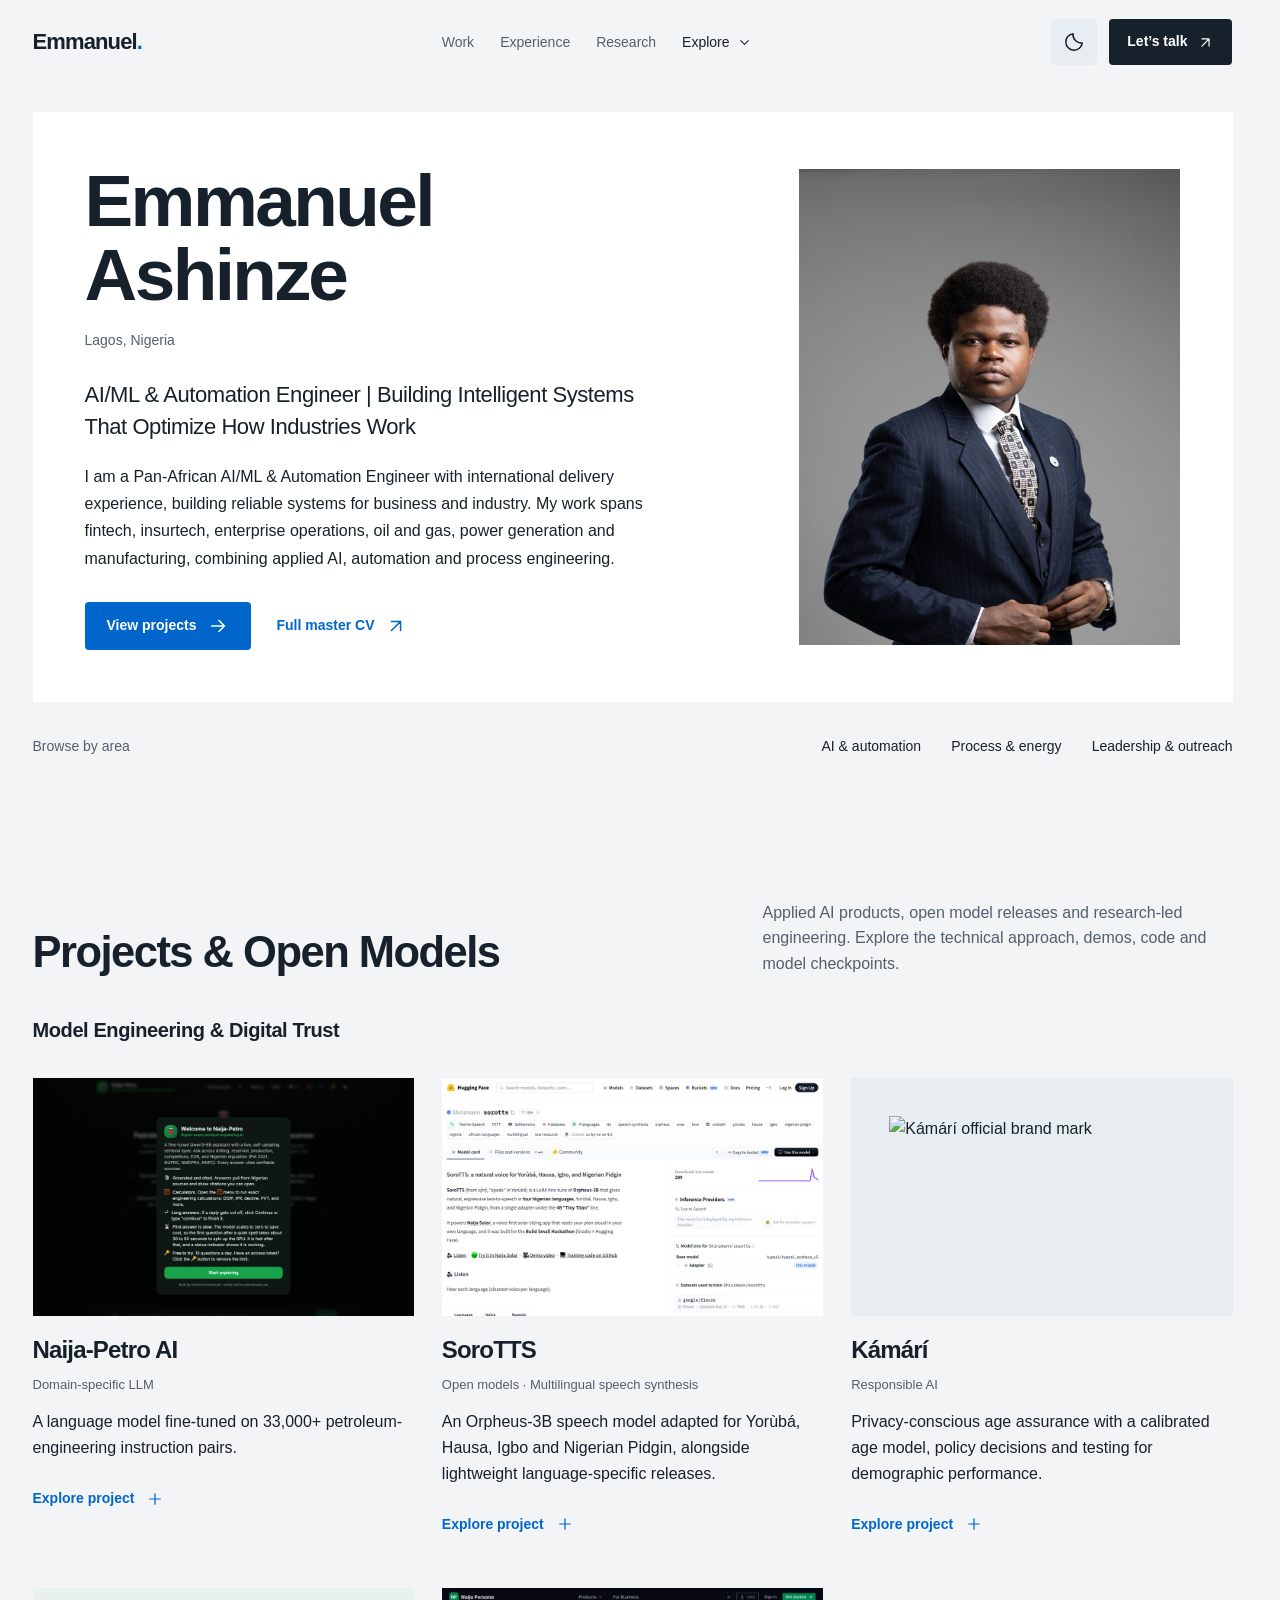
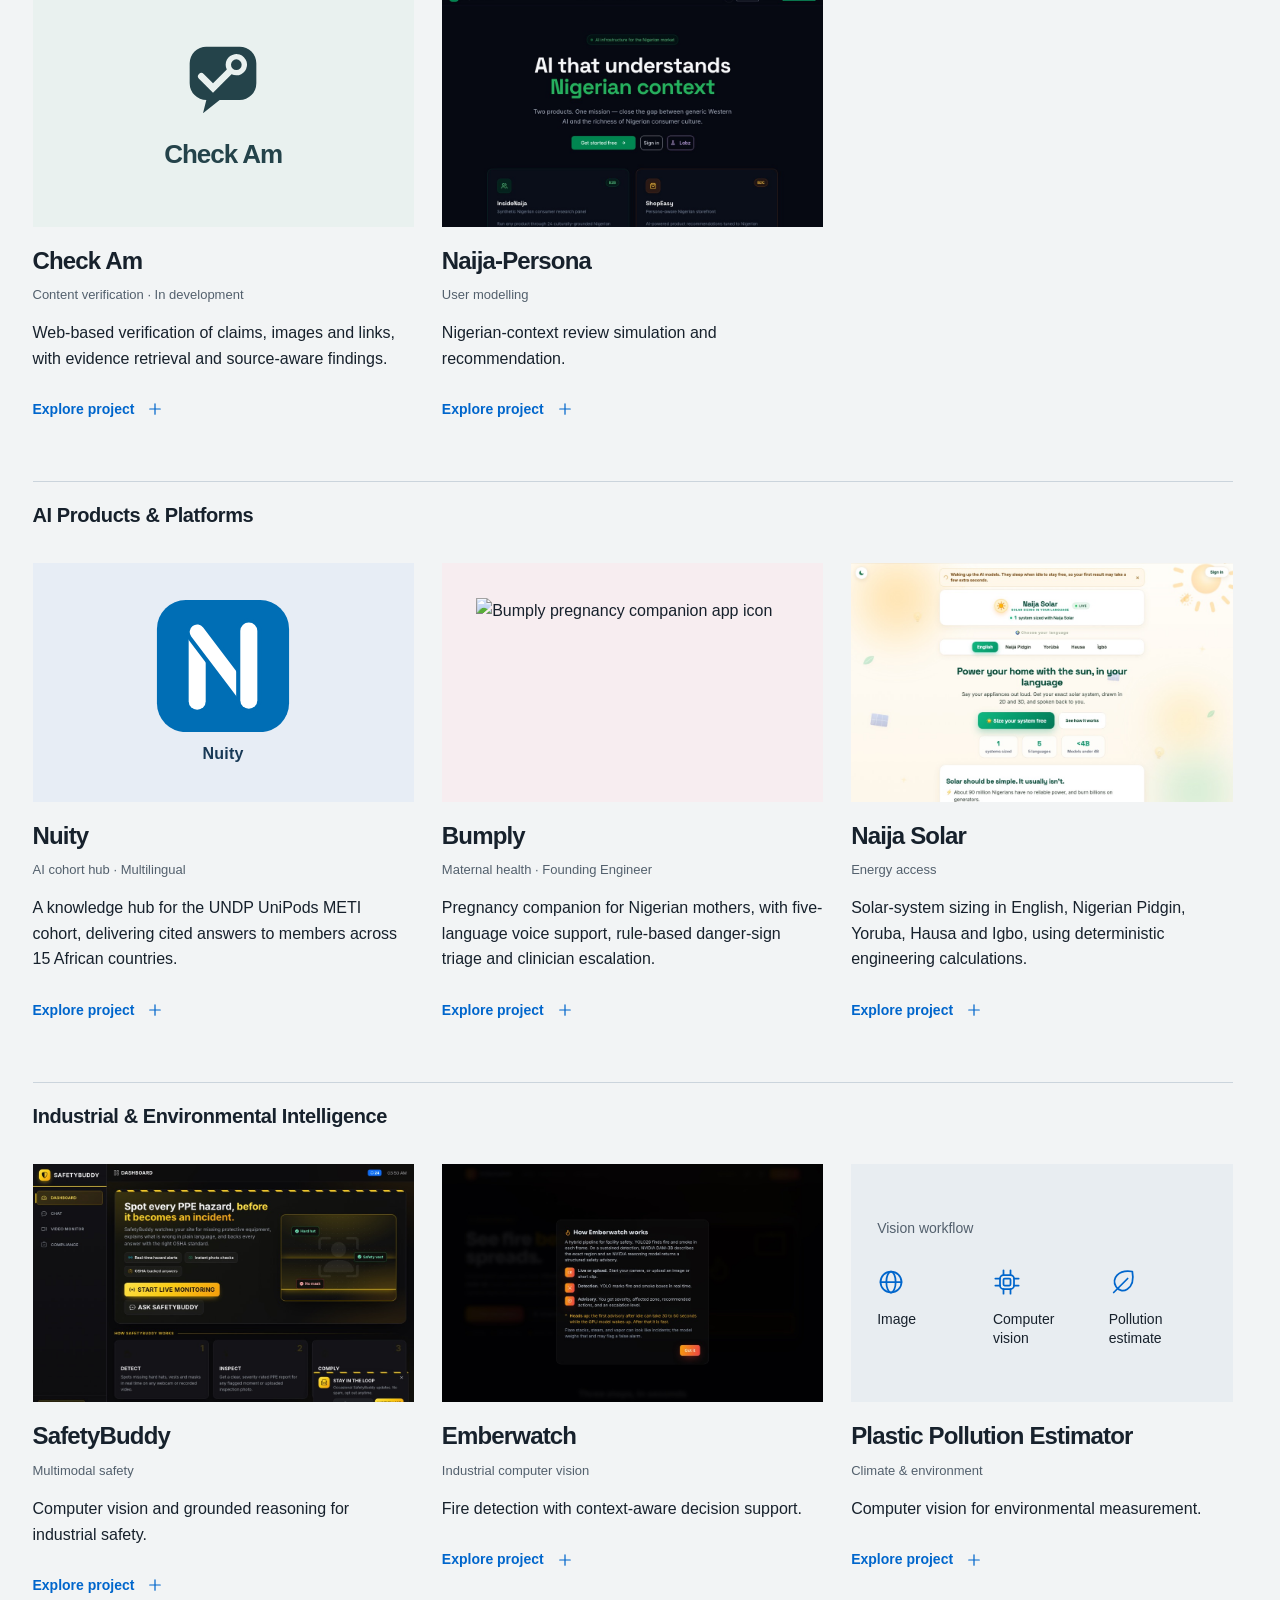
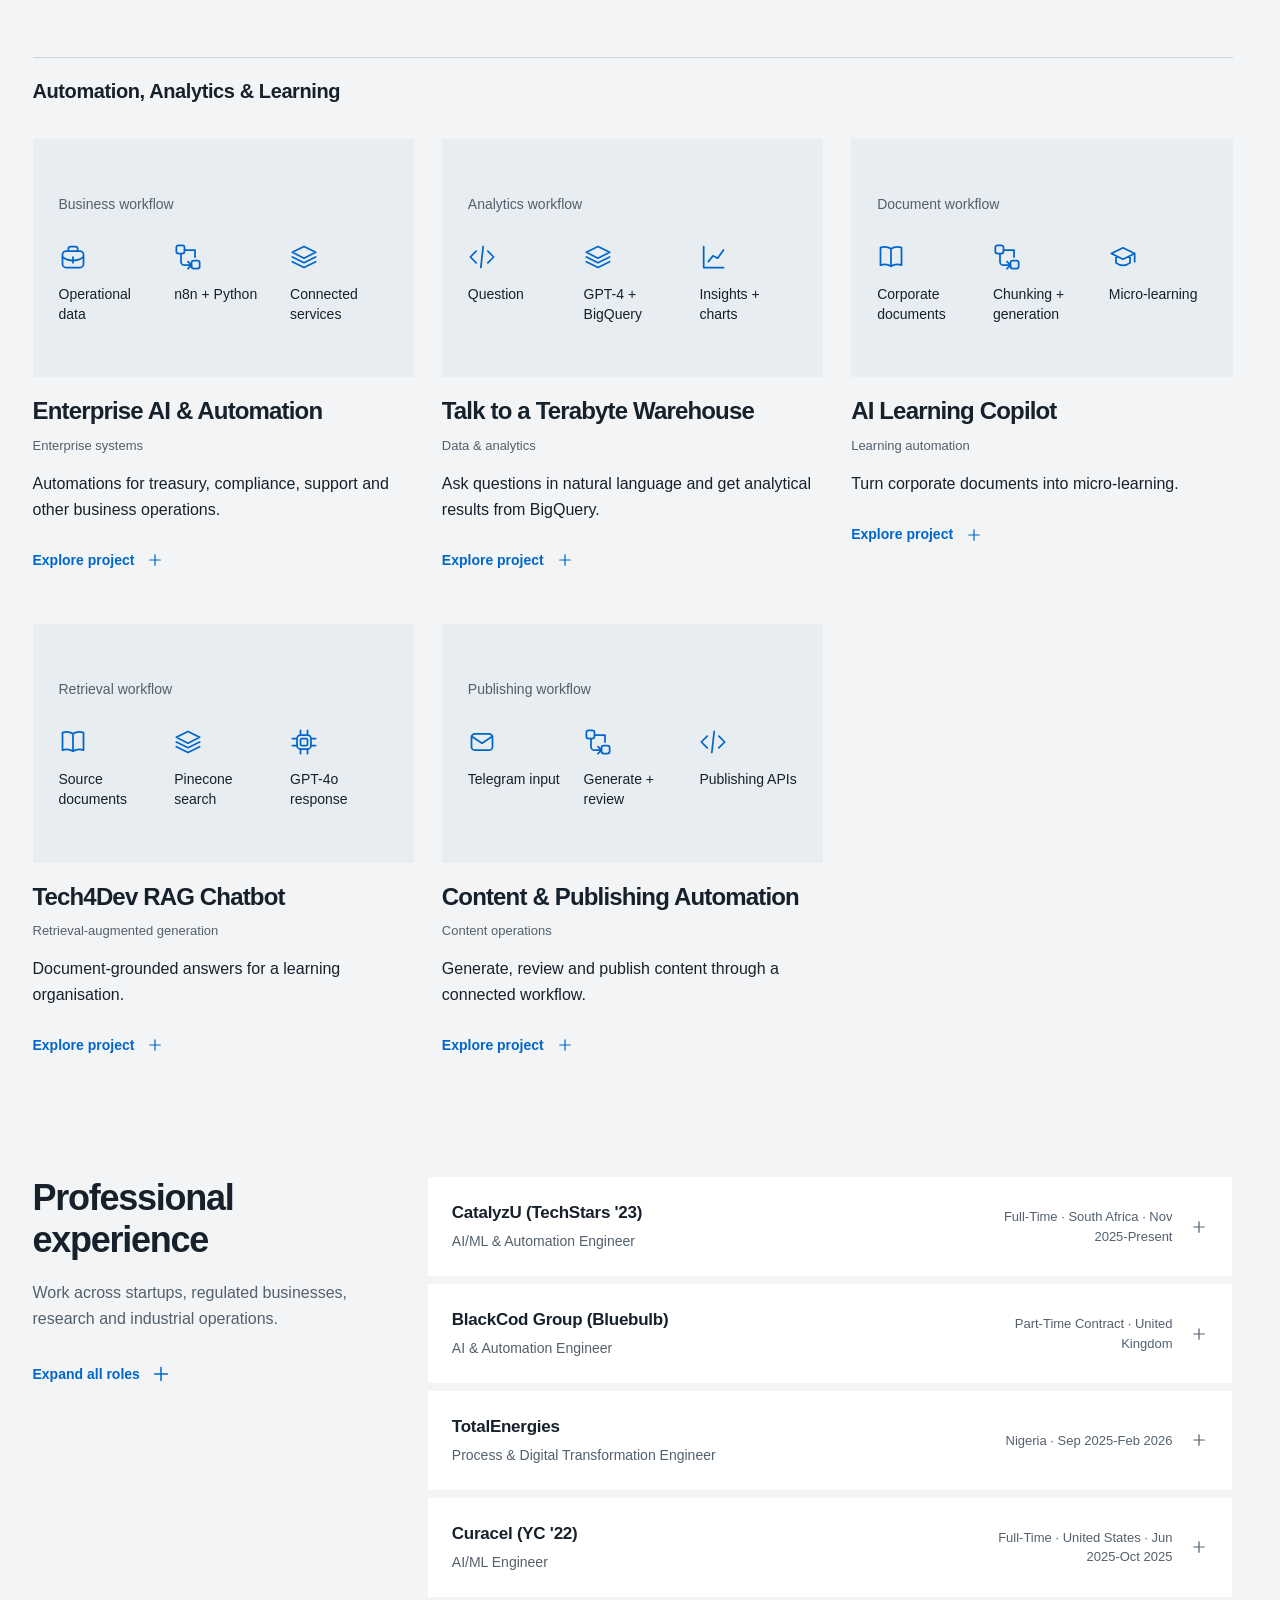
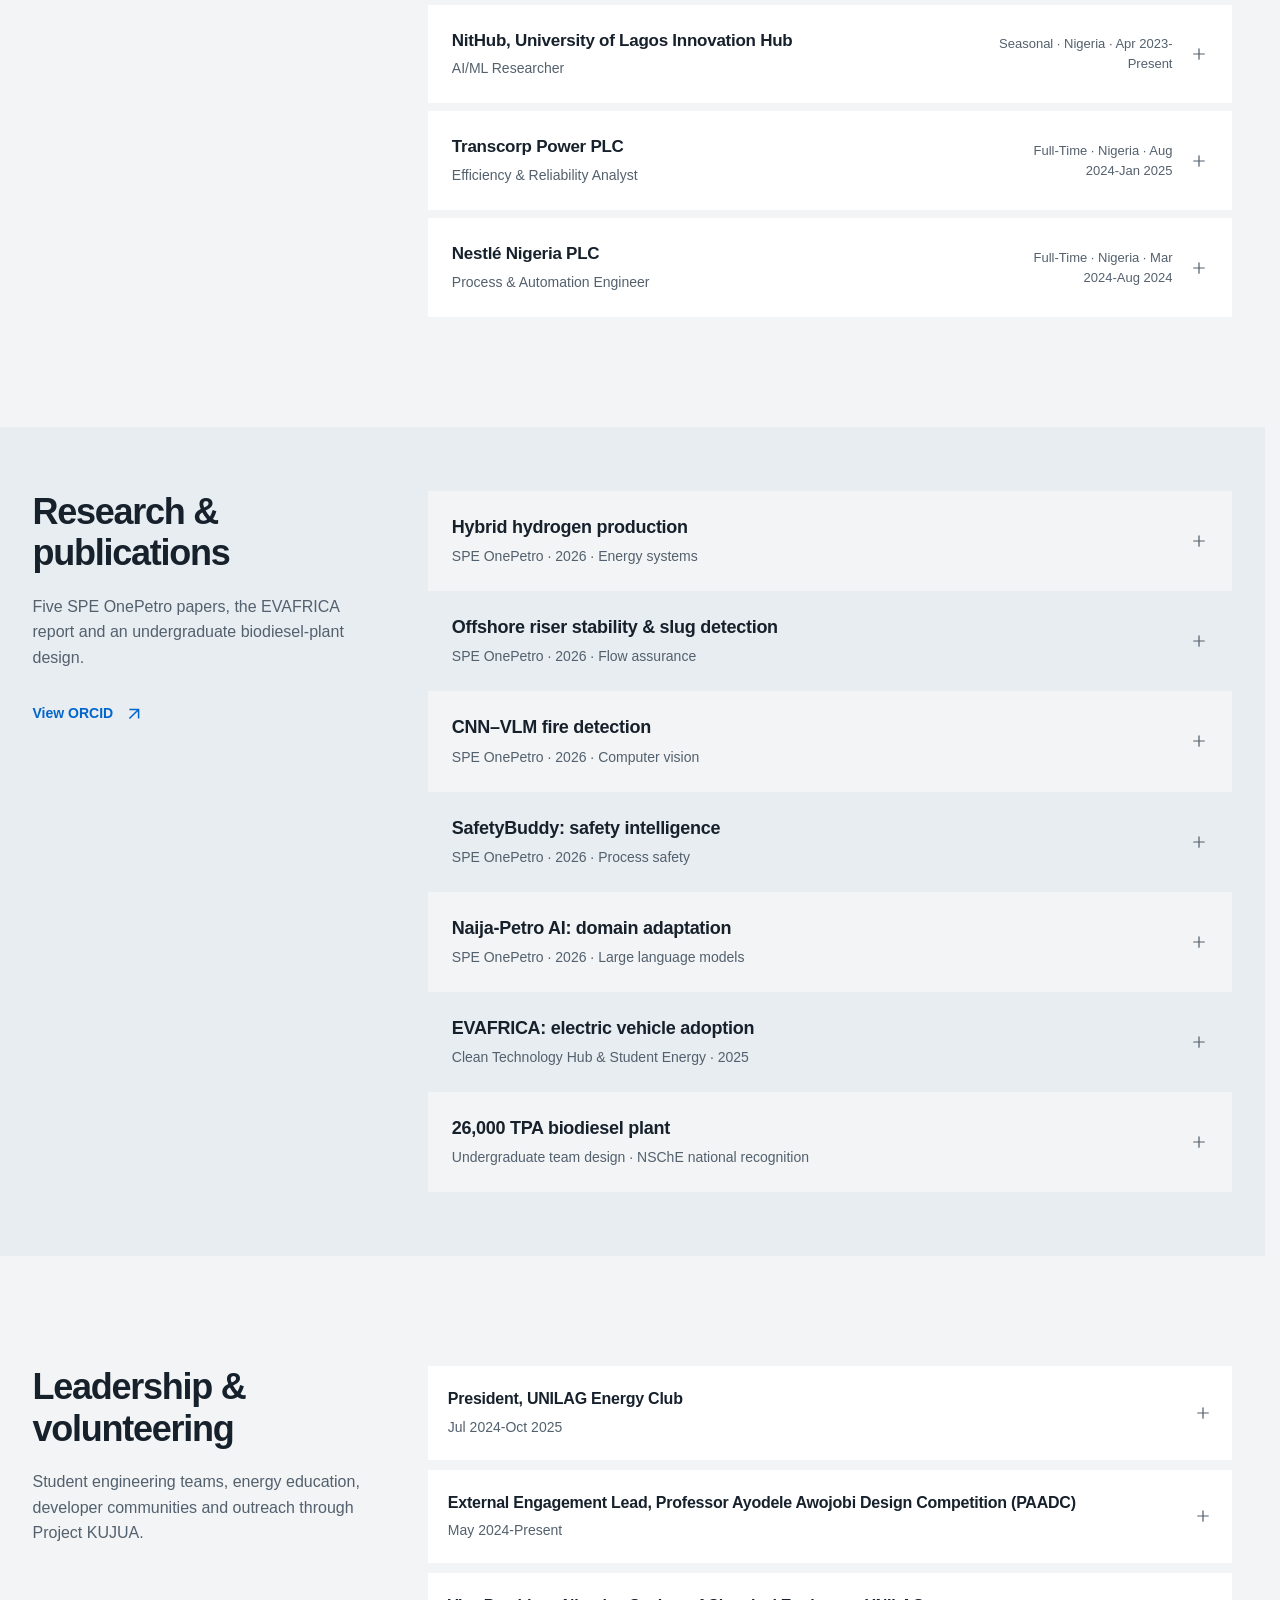
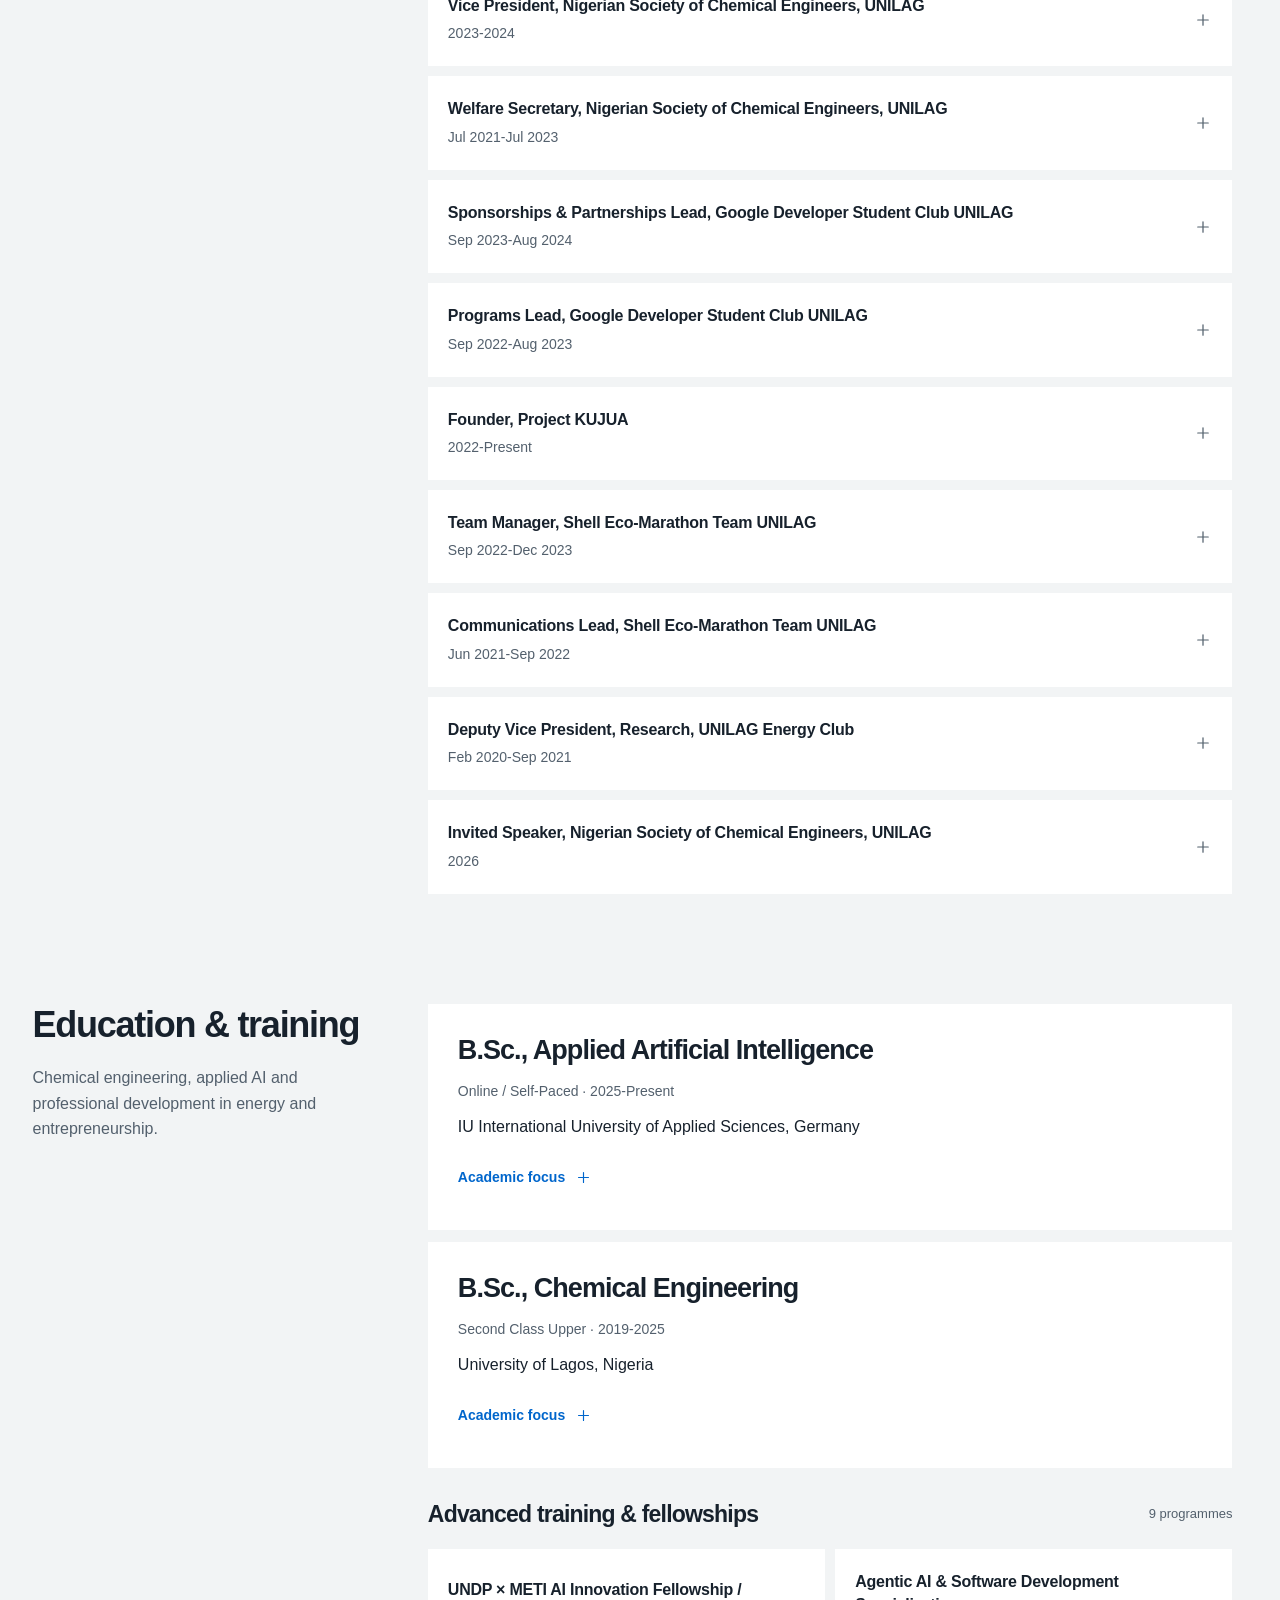
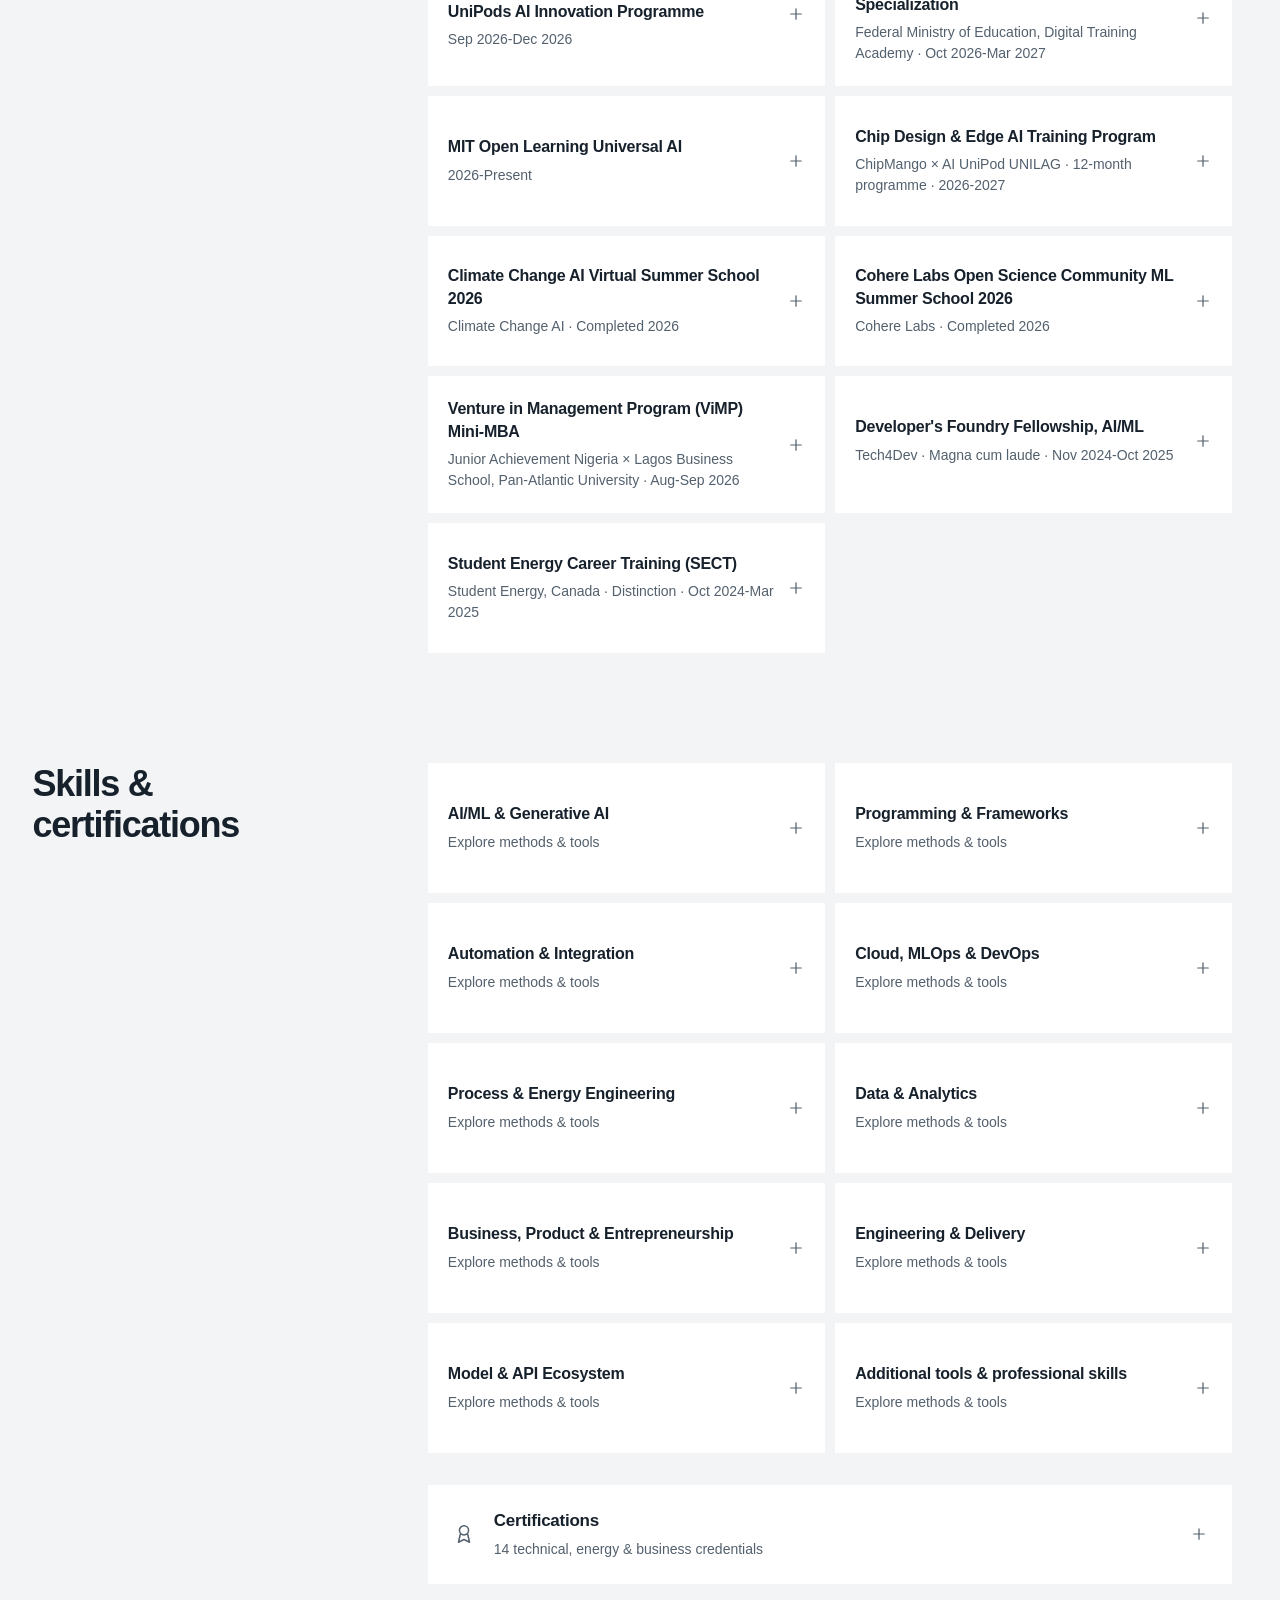
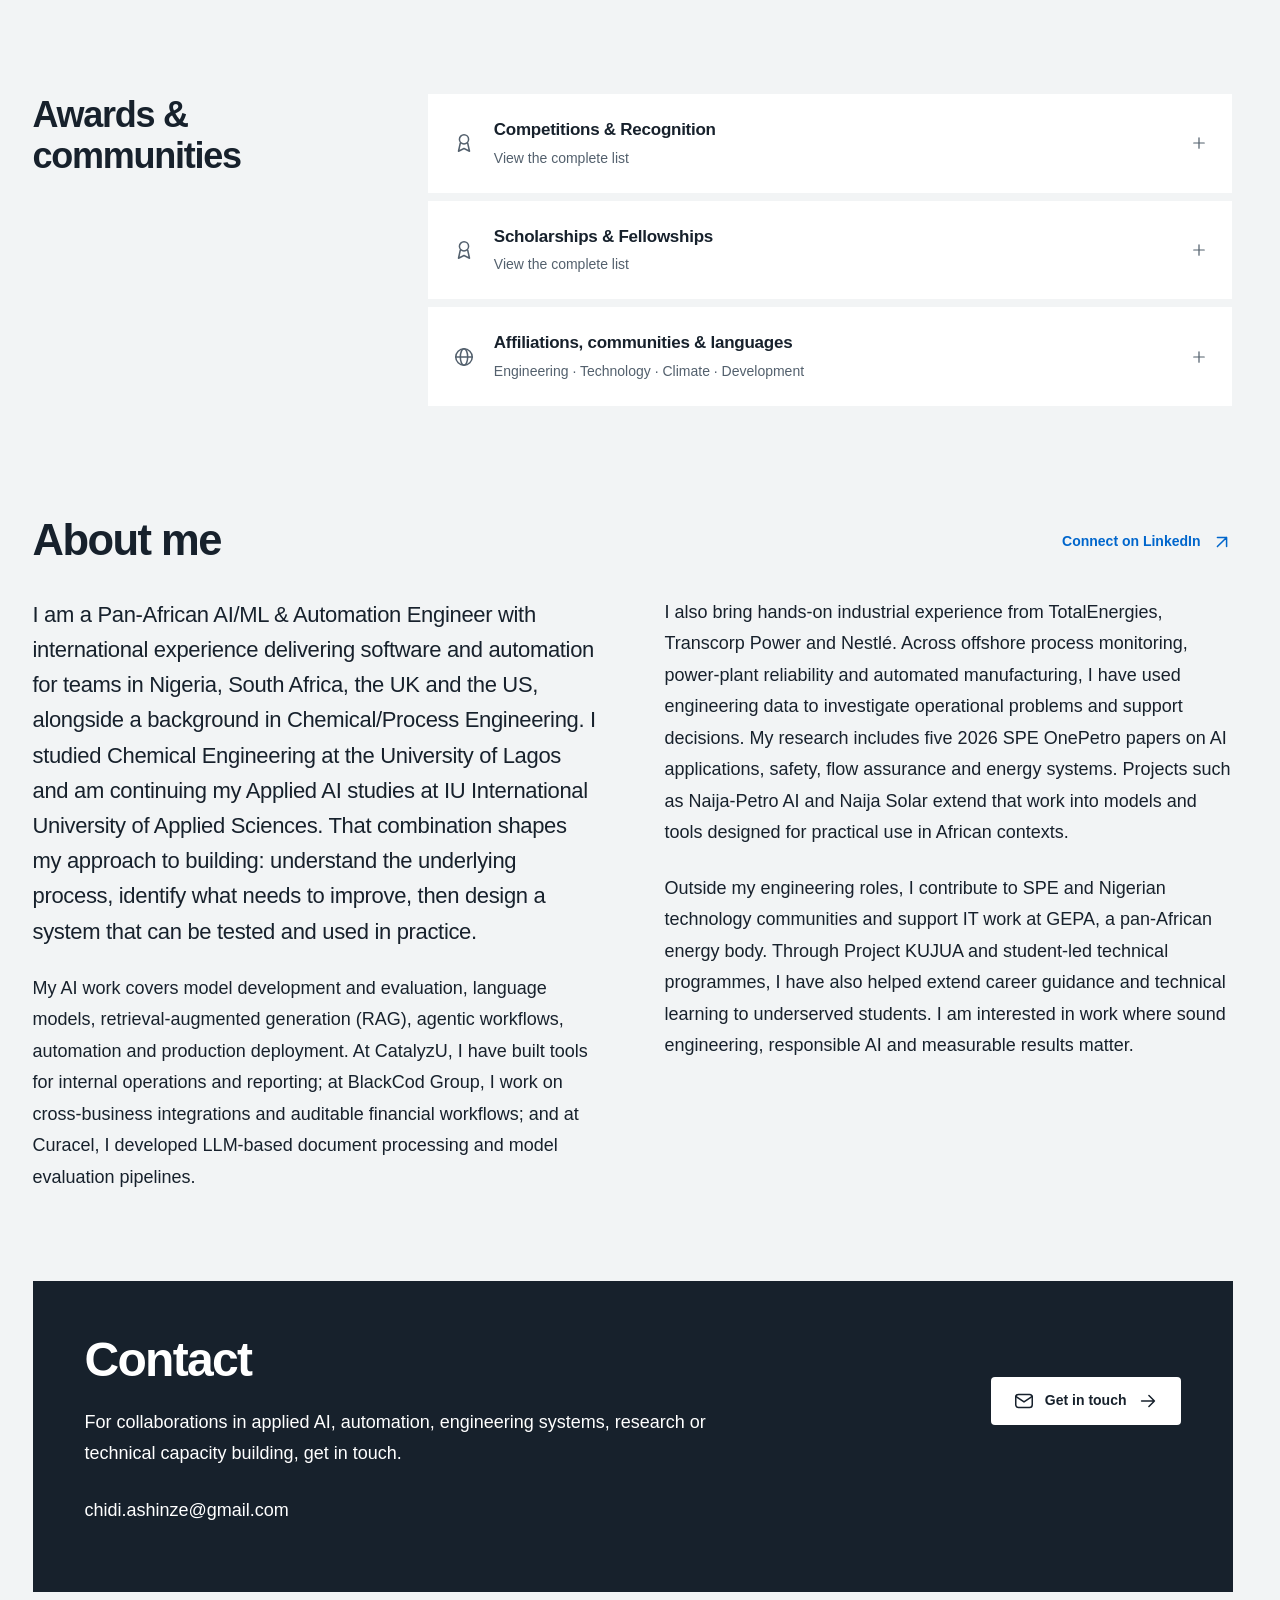
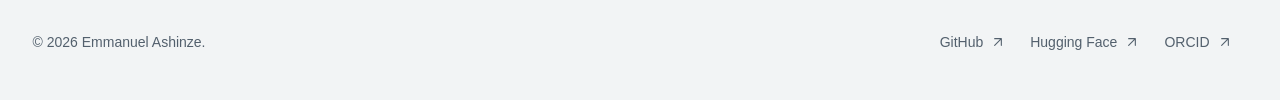
==== commit 3cf8462f: "Feature SoroTTS and published Hugging Face model families across portfolio" ====
--- a/index.html
+++ b/index.html
@@ -89,16 +89,16 @@
 .project-image--brand{display:flex;align-items:center;justify-content:center;background:var(--surface-soft)}.project-image--brand>img{width:100%;height:100%;object-fit:contain;object-position:center;padding:10%}.project-image--checkam{background:#e9f1ef}.checkam-brand-lockup{display:flex;flex-direction:column;align-items:center;justify-content:center;gap:14px;font-size:26px;font-weight:700;letter-spacing:-.04em;color:#24434a}.checkam-brand-lockup svg{height:80px;width:80px}.project-detail .project-image--brand img{height:auto;max-height:380px;object-fit:contain}
 
 .project-image--nuity{display:grid;place-items:center;background:#e7edf5;padding:22px}.nuity-brand-content{display:flex;flex-direction:column;align-items:center;justify-content:center;gap:12px;height:100%;width:100%}.nuity-brand-content svg{display:block;width:min(54%,158px);height:auto;max-height:68%;flex-shrink:1}.nuity-brand-placeholder{font-size:16px;line-height:1.3;font-weight:700;letter-spacing:.015em;color:#183956}.project-detail .project-image--nuity{min-height:260px}.project-detail .nuity-brand-content svg{width:min(40%,160px)}
-</style></head><body><svg aria-hidden="true" style="display:none" xmlns="http://www.w3.org/2000/svg"><defs><symbol id="i-arrow" viewBox="0 0 24 24"><path d="M5 12h14M13 6l6 6-6 6"></path></symbol><symbol id="i-external" viewBox="0 0 24 24"><path d="M7 17 17 7M7 7h10v10"></path></symbol><symbol id="i-plus" viewBox="0 0 24 24"><path d="M12 5v14M5 12h14"></path></symbol><symbol id="i-close" viewBox="0 0 24 24"><path d="m6 6 12 12M6 18 18 6"></path></symbol><symbol id="i-chevron" viewBox="0 0 24 24"><path d="m6 9 6 6 6-6"></path></symbol><symbol id="i-cpu" viewBox="0 0 24 24"><rect height="12" rx="3" width="12" x="6" y="6"></rect><path d="M9 2v4m6-4v4M9 18v4m6-4v4M2 9h4m-4 6h4m12-6h4m-4 6h4"></path><rect height="6" rx="1" width="6" x="9" y="9"></rect></symbol><symbol id="i-plant" viewBox="0 0 24 24"><path d="M3 21V10l6 3V7l6 5V3h4l2 18H3Z"></path><path d="M7 17h1m4 0h1m4 0h1"></path></symbol><symbol id="i-energy" viewBox="0 0 24 24"><path d="m13 2-9 12h7l-1 8 10-13h-8l1-7Z"></path></symbol><symbol id="i-book" viewBox="0 0 24 24"><path d="M12 5c-3-2-6-2-9-1v15c3-1 6-1 9 1 3-2 6-2 9-1V4c-3-1-6-1-9 1v15"></path></symbol><symbol id="i-people" viewBox="0 0 24 24"><circle cx="9" cy="7" r="3"></circle><path d="M3 21v-3a6 6 0 0 1 12 0v3M16 4a3 3 0 0 1 0 6m2 4a5 5 0 0 1 3 5v2"></path></symbol><symbol id="i-briefcase" viewBox="0 0 24 24"><rect height="14" rx="3" width="18" x="3" y="7"></rect><path d="M8 7V5a2 2 0 0 1 2-2h4a2 2 0 0 1 2 2v2M3 12c5 4 13 4 18 0M12 12v5"></path></symbol><symbol id="i-cap" viewBox="0 0 24 24"><path d="m2 9 10-5 10 5-10 5L2 9Zm4 2v6c4 3 8 3 12 0v-6M22 9v7"></path></symbol><symbol id="i-award" viewBox="0 0 24 24"><circle cx="12" cy="8" r="5"></circle><path d="m8 12-2 9 6-3 6 3-2-9"></path></symbol><symbol id="i-leaf" viewBox="0 0 24 24"><path d="M20 3C8 1 2 9 6 16s17 3 14-13ZM4 21 16 9"></path></symbol><symbol id="i-code" viewBox="0 0 24 24"><path d="m7 7-5 5 5 5m10-10 5 5-5 5m-4-14-2 18"></path></symbol><symbol id="i-shield" viewBox="0 0 24 24"><path d="m12 3 8 3v6c0 5-8 9-8 9s-8-4-8-9V6l8-3Z"></path><path d="m8 12 3 3 5-6"></path></symbol><symbol id="i-flow" viewBox="0 0 24 24"><rect height="7" rx="2" width="7" x="2" y="2"></rect><rect height="7" rx="2" width="7" x="15" y="15"></rect><path d="M6 9v7a3 3 0 0 0 3 3h6m-3-3 3 3-3 3M9 6h9v6"></path></symbol><symbol id="i-flask" viewBox="0 0 24 24"><path d="M9 3h6m-5 0v7L4 20a1 1 0 0 0 1 1h14a1 1 0 0 0 1-1l-6-10V3M7 16h10"></path></symbol><symbol id="i-globe" viewBox="0 0 24 24"><circle cx="12" cy="12" r="9"></circle><ellipse cx="12" cy="12" rx="4" ry="9"></ellipse><path d="M3 12h18"></path></symbol><symbol id="i-mail" viewBox="0 0 24 24"><rect height="14" rx="3" width="18" x="3" y="5"></rect><path d="m3 7 9 6 9-6"></path></symbol><symbol id="i-sun" viewBox="0 0 24 24"><circle cx="12" cy="12" r="4"></circle><path d="M12 2v2m0 16v2M2 12h2m16 0h2M5 5l1.5 1.5m11 11L19 19M5 19l1.5-1.5m11-11L19 5"></path></symbol><symbol id="i-moon" viewBox="0 0 24 24"><path d="M21 13A9 9 0 0 1 11 3a9 9 0 1 0 10 10Z"></path></symbol><symbol id="i-pin" viewBox="0 0 24 24"><path d="M19 10c0 5-7 11-7 11S5 15 5 10a7 7 0 0 1 14 0Z"></path><circle cx="12" cy="10" r="2"></circle></symbol><symbol id="i-chart" viewBox="0 0 24 24"><path d="M4 3v18h17M8 16l4-5 4 2 5-7"></path></symbol><symbol id="i-layers" viewBox="0 0 24 24"><path d="m12 3 10 5-10 5L2 8l10-5ZM2 12l10 5 10-5M2 16l10 5 10-5"></path></symbol><symbol id="i-fingerprint" viewBox="0 0 24 24"><path d="M6 16v-5a6 6 0 0 1 12 0v3m-9 7c2-4 1-7 1-10a2 2 0 0 1 4 0v4c0 3-1 5-2 7M3 12v-1a9 9 0 0 1 18 0m-5 9c2-3 2-5 2-7M3 16v3"></path></symbol></defs></svg><a class="skip-link" href="#top">Skip to content</a><header class="nav-shell"><nav aria-label="Main navigation" class="nav container"><a class="brand" href="#top">Emmanuel<span class="brand-dot">.</span></a><div class="nav-links"><a href="#work">Work</a><a href="#experience">Experience</a><a href="#research">Research</a><details class="nav-more"><summary>Explore <svg aria-hidden="true" class="icon" fill="none" height="24" stroke="currentColor" stroke-linecap="round" stroke-linejoin="round" stroke-width="1.65" viewBox="0 0 24 24" width="24"><use href="#i-chevron"></use></svg></summary><div class="nav-menu"><a class="mobile-nav" href="#work"><svg aria-hidden="true" class="icon" fill="none" height="24" stroke="currentColor" stroke-linecap="round" stroke-linejoin="round" stroke-width="1.65" viewBox="0 0 24 24" width="24"><use href="#i-layers"></use></svg> Projects</a><a class="mobile-nav" href="#experience"><svg aria-hidden="true" class="icon" fill="none" height="24" stroke="currentColor" stroke-linecap="round" stroke-linejoin="round" stroke-width="1.65" viewBox="0 0 24 24" width="24"><use href="#i-briefcase"></use></svg> Experience</a><a class="mobile-nav" href="#research"><svg aria-hidden="true" class="icon" fill="none" height="24" stroke="currentColor" stroke-linecap="round" stroke-linejoin="round" stroke-width="1.65" viewBox="0 0 24 24" width="24"><use href="#i-book"></use></svg> Research &amp; publications</a><a href="#leadership"><svg aria-hidden="true" class="icon" fill="none" height="24" stroke="currentColor" stroke-linecap="round" stroke-linejoin="round" stroke-width="1.65" viewBox="0 0 24 24" width="24"><use href="#i-people"></use></svg> Leadership &amp; volunteering</a><a href="#education"><svg aria-hidden="true" class="icon" fill="none" height="24" stroke="currentColor" stroke-linecap="round" stroke-linejoin="round" stroke-width="1.65" viewBox="0 0 24 24" width="24"><use href="#i-cap"></use></svg> Education &amp; training</a><a href="#expertise"><svg aria-hidden="true" class="icon" fill="none" height="24" stroke="currentColor" stroke-linecap="round" stroke-linejoin="round" stroke-width="1.65" viewBox="0 0 24 24" width="24"><use href="#i-layers"></use></svg> Skills &amp; certifications</a><a href="#recognition"><svg aria-hidden="true" class="icon" fill="none" height="24" stroke="currentColor" stroke-linecap="round" stroke-linejoin="round" stroke-width="1.65" viewBox="0 0 24 24" width="24"><use href="#i-award"></use></svg> Recognition &amp; communities</a><a href="#about"><svg aria-hidden="true" class="icon" fill="none" height="24" stroke="currentColor" stroke-linecap="round" stroke-linejoin="round" stroke-width="1.65" viewBox="0 0 24 24" width="24"><use href="#i-globe"></use></svg> About me</a></div></details></div><div class="nav-actions"><button aria-label="Switch to dark appearance" class="icon-button theme-toggle" hidden="" type="button"><svg aria-hidden="true" class="icon" fill="none" height="24" stroke="currentColor" stroke-linecap="round" stroke-linejoin="round" stroke-width="1.65" viewBox="0 0 24 24" width="24"><use href="#i-moon"></use></svg></button><a class="button nav-contact" href="#contact">Let’s talk <svg aria-hidden="true" class="icon" fill="none" height="24" stroke="currentColor" stroke-linecap="round" stroke-linejoin="round" stroke-width="1.65" viewBox="0 0 24 24" width="24"><use href="#i-external"></use></svg></a></div></nav></header><main id="top"><section aria-labelledby="hero-title" class="hero"><div class="container"><div class="hero-grid"><div class="hero-copy"><h1 id="hero-title">Emmanuel Ashinze</h1><p class="hero-location">Lagos, Nigeria</p><p class="hero-lead">AI/ML &amp; Automation Engineer | Building Intelligent Systems That Optimize How Industries Work</p><p class="hero-description">I am a Pan-African AI/ML & Automation Engineer with international delivery experience, building reliable systems for business and industry. My work spans fintech, insurtech, enterprise operations, oil and gas, power generation and manufacturing, combining applied AI, automation and process engineering.</p><div class="hero-actions"><a class="button primary" href="#work">View projects <svg aria-hidden="true" class="icon" fill="none" height="24" stroke="currentColor" stroke-linecap="round" stroke-linejoin="round" stroke-width="1.65" viewBox="0 0 24 24" width="24"><use href="#i-arrow"></use></svg></a><a class="text-link" href="https://drive.google.com/file/d/1UXejL_cy5zFfcyrg8mCs935ralTGPTbq/view" rel="noopener" target="_blank">Full master CV <svg aria-hidden="true" class="icon" fill="none" height="24" stroke="currentColor" stroke-linecap="round" stroke-linejoin="round" stroke-width="1.65" viewBox="0 0 24 24" width="24"><use href="#i-external"></use></svg></a></div></div><div class="hero-visual"><div class="portrait"><img alt="Emmanuel Ashinze" fetchpriority="high" height="650" src="assets/img/about/headshot-2026.jpg" width="560"></div></div></div><nav aria-label="Areas of work" class="scope-nav"><span>Browse by area</span><a href="#work">AI &amp; automation</a><a href="#experience">Process &amp; energy</a><a href="#leadership">Leadership &amp; outreach</a></nav></div></section><section class="section" id="work"><div class="container"><div class="section-head"><div><h2>Projects</h2></div><p class="section-intro">Applied AI systems, engineering tools, and research-led products. Explore the technical details, live demos and code.</p></div><div class="project-grid"><h3 class="project-group-heading">Model Engineering &amp; Digital Trust</h3><article class="project-card" data-category="ai energy"><div class="project-image"><img alt="Naija-Petro AI" decoding="async" height="450" loading="lazy" src="assets/img/projects/live/naija-petro.jpg" width="800"></div><div class="project-card-body"><h3>Naija-Petro AI</h3><p class="project-category">Domain-specific LLM</p><p class="project-summary">A language model fine-tuned on 33,000+ petroleum-engineering instruction pairs.</p><details class="project-disclosure" id="project-naija-petro"><summary data-project="project-naija-petro" aria-label="Explore Naija-Petro AI"><span>Explore project</span><svg aria-hidden="true" class="icon" fill="none" height="24" stroke="currentColor" stroke-linecap="round" stroke-linejoin="round" stroke-width="1.65" viewBox="0 0 24 24" width="24"><use href="#i-plus"></use></svg></summary><div class="project-detail" data-title="Naija-Petro AI"><h2>Naija-Petro AI</h2><p class="detail-category">Domain-specific LLM</p><div class="project-image"><img alt="Naija-Petro AI" decoding="async" height="450" loading="lazy" src="assets/img/projects/live/naija-petro.jpg" width="800"></div><div class="detail-copy"><p>Fine-tuned Qwen3 32B and 8B models on 33,000+ petroleum-engineering instruction-response pairs using QLoRA with Unsloth; achieved +0.77 LLM-as-Judge improvement over the base model across six subdisciplines.</p><p>Built a 20.5M-word data pipeline from 66,905 text chunks across seven open-access sources plus synthetic instruction generation, then deployed a dynamic RAG application using Modal, Supabase, Python and JavaScript. Synthetic instruction generation used NVIDIA Data Designer; models are open-sourced on Hugging Face.</p></div><div class="links">
+</style></head><body><svg aria-hidden="true" style="display:none" xmlns="http://www.w3.org/2000/svg"><defs><symbol id="i-arrow" viewBox="0 0 24 24"><path d="M5 12h14M13 6l6 6-6 6"></path></symbol><symbol id="i-external" viewBox="0 0 24 24"><path d="M7 17 17 7M7 7h10v10"></path></symbol><symbol id="i-plus" viewBox="0 0 24 24"><path d="M12 5v14M5 12h14"></path></symbol><symbol id="i-close" viewBox="0 0 24 24"><path d="m6 6 12 12M6 18 18 6"></path></symbol><symbol id="i-chevron" viewBox="0 0 24 24"><path d="m6 9 6 6 6-6"></path></symbol><symbol id="i-cpu" viewBox="0 0 24 24"><rect height="12" rx="3" width="12" x="6" y="6"></rect><path d="M9 2v4m6-4v4M9 18v4m6-4v4M2 9h4m-4 6h4m12-6h4m-4 6h4"></path><rect height="6" rx="1" width="6" x="9" y="9"></rect></symbol><symbol id="i-plant" viewBox="0 0 24 24"><path d="M3 21V10l6 3V7l6 5V3h4l2 18H3Z"></path><path d="M7 17h1m4 0h1m4 0h1"></path></symbol><symbol id="i-energy" viewBox="0 0 24 24"><path d="m13 2-9 12h7l-1 8 10-13h-8l1-7Z"></path></symbol><symbol id="i-book" viewBox="0 0 24 24"><path d="M12 5c-3-2-6-2-9-1v15c3-1 6-1 9 1 3-2 6-2 9-1V4c-3-1-6-1-9 1v15"></path></symbol><symbol id="i-people" viewBox="0 0 24 24"><circle cx="9" cy="7" r="3"></circle><path d="M3 21v-3a6 6 0 0 1 12 0v3M16 4a3 3 0 0 1 0 6m2 4a5 5 0 0 1 3 5v2"></path></symbol><symbol id="i-briefcase" viewBox="0 0 24 24"><rect height="14" rx="3" width="18" x="3" y="7"></rect><path d="M8 7V5a2 2 0 0 1 2-2h4a2 2 0 0 1 2 2v2M3 12c5 4 13 4 18 0M12 12v5"></path></symbol><symbol id="i-cap" viewBox="0 0 24 24"><path d="m2 9 10-5 10 5-10 5L2 9Zm4 2v6c4 3 8 3 12 0v-6M22 9v7"></path></symbol><symbol id="i-award" viewBox="0 0 24 24"><circle cx="12" cy="8" r="5"></circle><path d="m8 12-2 9 6-3 6 3-2-9"></path></symbol><symbol id="i-leaf" viewBox="0 0 24 24"><path d="M20 3C8 1 2 9 6 16s17 3 14-13ZM4 21 16 9"></path></symbol><symbol id="i-code" viewBox="0 0 24 24"><path d="m7 7-5 5 5 5m10-10 5 5-5 5m-4-14-2 18"></path></symbol><symbol id="i-shield" viewBox="0 0 24 24"><path d="m12 3 8 3v6c0 5-8 9-8 9s-8-4-8-9V6l8-3Z"></path><path d="m8 12 3 3 5-6"></path></symbol><symbol id="i-flow" viewBox="0 0 24 24"><rect height="7" rx="2" width="7" x="2" y="2"></rect><rect height="7" rx="2" width="7" x="15" y="15"></rect><path d="M6 9v7a3 3 0 0 0 3 3h6m-3-3 3 3-3 3M9 6h9v6"></path></symbol><symbol id="i-flask" viewBox="0 0 24 24"><path d="M9 3h6m-5 0v7L4 20a1 1 0 0 0 1 1h14a1 1 0 0 0 1-1l-6-10V3M7 16h10"></path></symbol><symbol id="i-globe" viewBox="0 0 24 24"><circle cx="12" cy="12" r="9"></circle><ellipse cx="12" cy="12" rx="4" ry="9"></ellipse><path d="M3 12h18"></path></symbol><symbol id="i-mail" viewBox="0 0 24 24"><rect height="14" rx="3" width="18" x="3" y="5"></rect><path d="m3 7 9 6 9-6"></path></symbol><symbol id="i-sun" viewBox="0 0 24 24"><circle cx="12" cy="12" r="4"></circle><path d="M12 2v2m0 16v2M2 12h2m16 0h2M5 5l1.5 1.5m11 11L19 19M5 19l1.5-1.5m11-11L19 5"></path></symbol><symbol id="i-moon" viewBox="0 0 24 24"><path d="M21 13A9 9 0 0 1 11 3a9 9 0 1 0 10 10Z"></path></symbol><symbol id="i-pin" viewBox="0 0 24 24"><path d="M19 10c0 5-7 11-7 11S5 15 5 10a7 7 0 0 1 14 0Z"></path><circle cx="12" cy="10" r="2"></circle></symbol><symbol id="i-chart" viewBox="0 0 24 24"><path d="M4 3v18h17M8 16l4-5 4 2 5-7"></path></symbol><symbol id="i-layers" viewBox="0 0 24 24"><path d="m12 3 10 5-10 5L2 8l10-5ZM2 12l10 5 10-5M2 16l10 5 10-5"></path></symbol><symbol id="i-fingerprint" viewBox="0 0 24 24"><path d="M6 16v-5a6 6 0 0 1 12 0v3m-9 7c2-4 1-7 1-10a2 2 0 0 1 4 0v4c0 3-1 5-2 7M3 12v-1a9 9 0 0 1 18 0m-5 9c2-3 2-5 2-7M3 16v3"></path></symbol></defs></svg><a class="skip-link" href="#top">Skip to content</a><header class="nav-shell"><nav aria-label="Main navigation" class="nav container"><a class="brand" href="#top">Emmanuel<span class="brand-dot">.</span></a><div class="nav-links"><a href="#work">Work</a><a href="#experience">Experience</a><a href="#research">Research</a><details class="nav-more"><summary>Explore <svg aria-hidden="true" class="icon" fill="none" height="24" stroke="currentColor" stroke-linecap="round" stroke-linejoin="round" stroke-width="1.65" viewBox="0 0 24 24" width="24"><use href="#i-chevron"></use></svg></summary><div class="nav-menu"><a class="mobile-nav" href="#work"><svg aria-hidden="true" class="icon" fill="none" height="24" stroke="currentColor" stroke-linecap="round" stroke-linejoin="round" stroke-width="1.65" viewBox="0 0 24 24" width="24"><use href="#i-layers"></use></svg> Projects</a><a class="mobile-nav" href="#experience"><svg aria-hidden="true" class="icon" fill="none" height="24" stroke="currentColor" stroke-linecap="round" stroke-linejoin="round" stroke-width="1.65" viewBox="0 0 24 24" width="24"><use href="#i-briefcase"></use></svg> Experience</a><a class="mobile-nav" href="#research"><svg aria-hidden="true" class="icon" fill="none" height="24" stroke="currentColor" stroke-linecap="round" stroke-linejoin="round" stroke-width="1.65" viewBox="0 0 24 24" width="24"><use href="#i-book"></use></svg> Research &amp; publications</a><a href="#leadership"><svg aria-hidden="true" class="icon" fill="none" height="24" stroke="currentColor" stroke-linecap="round" stroke-linejoin="round" stroke-width="1.65" viewBox="0 0 24 24" width="24"><use href="#i-people"></use></svg> Leadership &amp; volunteering</a><a href="#education"><svg aria-hidden="true" class="icon" fill="none" height="24" stroke="currentColor" stroke-linecap="round" stroke-linejoin="round" stroke-width="1.65" viewBox="0 0 24 24" width="24"><use href="#i-cap"></use></svg> Education &amp; training</a><a href="#expertise"><svg aria-hidden="true" class="icon" fill="none" height="24" stroke="currentColor" stroke-linecap="round" stroke-linejoin="round" stroke-width="1.65" viewBox="0 0 24 24" width="24"><use href="#i-layers"></use></svg> Skills &amp; certifications</a><a href="#recognition"><svg aria-hidden="true" class="icon" fill="none" height="24" stroke="currentColor" stroke-linecap="round" stroke-linejoin="round" stroke-width="1.65" viewBox="0 0 24 24" width="24"><use href="#i-award"></use></svg> Recognition &amp; communities</a><a href="#about"><svg aria-hidden="true" class="icon" fill="none" height="24" stroke="currentColor" stroke-linecap="round" stroke-linejoin="round" stroke-width="1.65" viewBox="0 0 24 24" width="24"><use href="#i-globe"></use></svg> About me</a></div></details></div><div class="nav-actions"><button aria-label="Switch to dark appearance" class="icon-button theme-toggle" hidden="" type="button"><svg aria-hidden="true" class="icon" fill="none" height="24" stroke="currentColor" stroke-linecap="round" stroke-linejoin="round" stroke-width="1.65" viewBox="0 0 24 24" width="24"><use href="#i-moon"></use></svg></button><a class="button nav-contact" href="#contact">Let’s talk <svg aria-hidden="true" class="icon" fill="none" height="24" stroke="currentColor" stroke-linecap="round" stroke-linejoin="round" stroke-width="1.65" viewBox="0 0 24 24" width="24"><use href="#i-external"></use></svg></a></div></nav></header><main id="top"><section aria-labelledby="hero-title" class="hero"><div class="container"><div class="hero-grid"><div class="hero-copy"><h1 id="hero-title">Emmanuel Ashinze</h1><p class="hero-location">Lagos, Nigeria</p><p class="hero-lead">AI/ML &amp; Automation Engineer | Building Intelligent Systems That Optimize How Industries Work</p><p class="hero-description">I am a Pan-African AI/ML & Automation Engineer with international delivery experience, building reliable systems for business and industry. My work spans fintech, insurtech, enterprise operations, oil and gas, power generation and manufacturing, combining applied AI, automation and process engineering.</p><div class="hero-actions"><a class="button primary" href="#work">View projects <svg aria-hidden="true" class="icon" fill="none" height="24" stroke="currentColor" stroke-linecap="round" stroke-linejoin="round" stroke-width="1.65" viewBox="0 0 24 24" width="24"><use href="#i-arrow"></use></svg></a><a class="text-link" href="https://drive.google.com/file/d/1UXejL_cy5zFfcyrg8mCs935ralTGPTbq/view" rel="noopener" target="_blank">Full master CV <svg aria-hidden="true" class="icon" fill="none" height="24" stroke="currentColor" stroke-linecap="round" stroke-linejoin="round" stroke-width="1.65" viewBox="0 0 24 24" width="24"><use href="#i-external"></use></svg></a></div></div><div class="hero-visual"><div class="portrait"><img alt="Emmanuel Ashinze" fetchpriority="high" height="650" src="assets/img/about/headshot-2026.jpg" width="560"></div></div></div><nav aria-label="Areas of work" class="scope-nav"><span>Browse by area</span><a href="#work">AI &amp; automation</a><a href="#experience">Process &amp; energy</a><a href="#leadership">Leadership &amp; outreach</a></nav></div></section><section class="section" id="work"><div class="container"><div class="section-head"><div><h2>Projects &amp; Open Models</h2></div><p class="section-intro">Applied AI products, open model releases and research-led engineering. Explore the technical approach, demos, code and model checkpoints.</p></div><div class="project-grid"><h3 class="project-group-heading">Model Engineering &amp; Digital Trust</h3><article class="project-card" data-category="ai energy"><div class="project-image"><img alt="Naija-Petro AI" decoding="async" height="450" loading="lazy" src="assets/img/projects/live/naija-petro.jpg" width="800"></div><div class="project-card-body"><h3>Naija-Petro AI</h3><p class="project-category">Domain-specific LLM</p><p class="project-summary">A language model fine-tuned on 33,000+ petroleum-engineering instruction pairs.</p><details class="project-disclosure" id="project-naija-petro"><summary data-project="project-naija-petro" aria-label="Explore Naija-Petro AI"><span>Explore project</span><svg aria-hidden="true" class="icon" fill="none" height="24" stroke="currentColor" stroke-linecap="round" stroke-linejoin="round" stroke-width="1.65" viewBox="0 0 24 24" width="24"><use href="#i-plus"></use></svg></summary><div class="project-detail" data-title="Naija-Petro AI"><h2>Naija-Petro AI</h2><p class="detail-category">Domain-specific LLM</p><div class="project-image"><img alt="Naija-Petro AI" decoding="async" height="450" loading="lazy" src="assets/img/projects/live/naija-petro.jpg" width="800"></div><div class="detail-copy"><p>Fine-tuned Qwen3 32B and 8B models on 33,000+ petroleum-engineering instruction-response pairs using QLoRA with Unsloth; achieved +0.77 LLM-as-Judge improvement over the base model across six subdisciplines.</p><p>Built a 20.5M-word data pipeline from 66,905 text chunks across seven open-access sources plus synthetic instruction generation, then deployed a dynamic RAG application using Modal, Supabase, Python and JavaScript. Synthetic instruction generation used NVIDIA Data Designer; models are open-sourced on Hugging Face.</p></div><div class="links">
 <a href="https://naija-petro.shinzii.tech/" rel="noopener" target="_blank">Live app ↗</a>
-<a href="https://huggingface.co/Shinzmann/naija-petro-8b" rel="noopener" target="_blank">Model ↗</a>
+<a href="https://huggingface.co/Shinzmann/naija-petro-8b" rel="noopener" target="_blank">8B model ↗</a><a href="https://huggingface.co/Shinzmann/naija-petro" rel="noopener" target="_blank">32B model ↗</a><a href="https://huggingface.co/Shinzmann/naija-petro-8b-GGUF" rel="noopener" target="_blank">GGUF ↗</a>
 <a href="https://github.com/Mystique1337/naija-petro" rel="noopener" target="_blank">Code ↗</a>
-</div></div></details></div></article><article class="project-card" data-category="ai"><div class="project-image project-image--brand"><img alt="Kámárí official brand mark" loading="lazy" decoding="async" width="512" height="512" src="https://raw.githubusercontent.com/Mystique1337/kamari/main/apps/kamari_app/public/icons/kamari.svg"></div><div class="project-card-body"><h3>Kámárí</h3><p class="project-category">Responsible AI</p><p class="project-summary">Privacy-conscious age assurance with a calibrated age model, policy decisions and testing for demographic performance.</p><details class="project-disclosure" id="project-kamari"><summary data-project="project-kamari" aria-label="Explore Kamari"><span>Explore project</span><svg aria-hidden="true" class="icon" fill="none" height="24" stroke="currentColor" stroke-linecap="round" stroke-linejoin="round" stroke-width="1.65" viewBox="0 0 24 24" width="24"><use href="#i-plus"></use></svg></summary><div class="project-detail" data-title="Kámárí - Privacy-First Age Assurance"><h2>Kámárí - Privacy-First Age Assurance</h2><p class="detail-category">Responsible AI</p><figure class="workflow-visual"><figcaption>Verification workflow</figcaption><div class="workflow-steps"><div class="workflow-step"><svg aria-hidden="true" class="icon" fill="none" height="24" stroke="currentColor" stroke-linecap="round" stroke-linejoin="round" stroke-width="1.5" viewBox="0 0 24 24" width="24"><use href="#i-fingerprint"></use></svg><span>Selfie</span></div><div class="workflow-step"><svg aria-hidden="true" class="icon" fill="none" height="24" stroke="currentColor" stroke-linecap="round" stroke-linejoin="round" stroke-width="1.5" viewBox="0 0 24 24" width="24"><use href="#i-cpu"></use></svg><span>Age estimate + policy</span></div><div class="workflow-step"><svg aria-hidden="true" class="icon" fill="none" height="24" stroke="currentColor" stroke-linecap="round" stroke-linejoin="round" stroke-width="1.5" viewBox="0 0 24 24" width="24"><use href="#i-shield"></use></svg><span>Decision</span></div></div></figure><div class="detail-copy"><p>Built an age-verification system using a calibrated CNN for age estimation, a policy engine for allow/secondary-check/block decisions and a fine-tuned Gemma model for in-language explanations. Tuned for African faces to address accuracy gaps in facial analysis; available as a managed API.</p><p>FastAPI orchestrates the service with an Ionic React/Capacitor client for web, PWA and Android; selfie images are processed once and not stored, with only decision metadata retained.</p></div><div class="links"><a href="https://kamari.shinzii.tech/" rel="noopener" target="_blank">Website ↗</a><a href="https://github.com/Mystique1337/kamari" rel="noopener" target="_blank">Code ↗</a></div></div></details></div></article><article class="project-card" data-category="ai"><div class="project-image project-image--brand project-image--checkam"><div class="checkam-brand-lockup"><svg viewBox="0 0 24 24" role="img" aria-label="Check Am official logo mark" xmlns="http://www.w3.org/2000/svg"><path fill="currentColor" fill-rule="evenodd" d="M7 2h10a5 5 0 0 1 5 5v6a5 5 0 0 1-5 5h-6l-5 4 1-4a5 5 0 0 1-5-5V7a5 5 0 0 1 5-5ZM6.21 10.19 9 12.99l4.14-4.15A3.2 3.2 0 1 1 14.56 10.26L9 15.81l-4.21-4.2a1 1 0 0 1 1.42-1.42ZM17.6 7.4a1.6 1.6 0 1 0-3.2 0 1.6 1.6 0 1 0 3.2 0Z"></path></svg><span>Check Am</span></div></div><div class="project-card-body"><h3>Check Am</h3><p class="project-category">Content verification · In development</p><p class="project-summary">Web-based verification of claims, images and links, with evidence retrieval and source-aware findings.</p><details class="project-disclosure" id="project-check-am"><summary data-project="project-check-am" aria-label="Explore Check Am"><span>Explore project</span><svg aria-hidden="true" class="icon" fill="none" height="24" stroke="currentColor" stroke-linecap="round" stroke-linejoin="round" stroke-width="1.65" viewBox="0 0 24 24" width="24"><use href="#i-plus"></use></svg></summary><div class="project-detail" data-title="Check Am - Evidence-Led Content Verification"><h2>Check Am</h2><p class="detail-category">Evidence-led verification · Under development</p><div class="detail-copy"><p>Building a content verification service for written claims, images and URLs, with a web interface, Python backend and source-aware findings. Work includes the application structure, evaluation tests and an implementation roadmap.</p><p>The product is still under development; automated findings are not a substitute for checking original sources. Telegram integration and other planned features are not presented as already released.</p></div><div class="links"><a href="https://checkam.shinzii.me/" rel="noopener" target="_blank">Website ↗</a><a href="https://github.com/Mystique1337/check-am" rel="noopener" target="_blank">Code ↗</a></div></div></details></div></article><article class="project-card" data-category="ai"><div class="project-image"><img alt="Naija-Persona and NaijaReviewer-8B" decoding="async" height="450" loading="lazy" src="assets/img/projects/live/naija-persona.jpg" width="800"></div><div class="project-card-body"><h3>Naija-Persona</h3><p class="project-category">User modelling</p><p class="project-summary">Nigerian-context review simulation and recommendation.</p><details class="project-disclosure" id="project-naija-persona"><summary data-project="project-naija-persona" aria-label="Explore Naija-Persona"><span>Explore project</span><svg aria-hidden="true" class="icon" fill="none" height="24" stroke="currentColor" stroke-linecap="round" stroke-linejoin="round" stroke-width="1.65" viewBox="0 0 24 24" width="24"><use href="#i-plus"></use></svg></summary><div class="project-detail" data-title="Naija-Persona"><h2>Naija-Persona</h2><p class="detail-category">User modelling</p><div class="project-image"><img alt="Naija-Persona and NaijaReviewer-8B" decoding="async" height="450" loading="lazy" src="assets/img/projects/live/naija-persona.jpg" width="800"></div><div class="detail-copy"><p>Built Nigerian-context review simulation and persona-aware product recommendation around a fine-tuned Llama 3.1 8B model trained on 20,000 reviews from Jumia, Konga and Nollywood. The applications are InsideNaija for review simulation and ShopEasy for product recommendation; synthetic-data work used NVIDIA Data Designer.</p><p>System combines LangGraph, Langfuse, Supabase, Cohere, Pinecone, FastAPI, Modal, Python/JavaScript, OpenAI, Claude and open-source models for retrieval, reasoning, evaluation and deployment.</p></div><div class="links">
+</div></div></details></div></article><article class="project-card" data-category="ai learning"><div class="project-image"><img alt="SoroTTS - Nigerian-language speech model" decoding="async" height="450" loading="lazy" src="assets/img/projects/live/soro-tts.jpg" width="800"></div><div class="project-card-body"><h3>SoroTTS</h3><p class="project-category">Open models · Multilingual speech synthesis</p><p class="project-summary">An Orpheus-3B speech model adapted for Yorùbá, Hausa, Igbo and Nigerian Pidgin, alongside lightweight language-specific releases.</p><details class="project-disclosure" id="project-sorotts"><summary data-project="project-sorotts" aria-label="Explore SoroTTS"><span>Explore project</span><svg aria-hidden="true" class="icon" fill="none" height="24" stroke="currentColor" stroke-linecap="round" stroke-linejoin="round" stroke-width="1.65" viewBox="0 0 24 24" width="24"><use href="#i-plus"></use></svg></summary><div class="project-detail" data-title="SoroTTS - Open Nigerian-Language Speech Models"><h2>SoroTTS</h2><p class="detail-category">Multilingual speech · Model fine-tuning</p><div class="project-image"><img alt="SoroTTS - Nigerian-language speech model" decoding="async" height="450" loading="lazy" src="assets/img/projects/live/soro-tts.jpg" width="800"></div><div class="detail-copy"><p>Released a LoRA adapter for Orpheus-3B, fine-tuned using 31,574 SNAC-tokenised speech clips to generate speech in Yorùbá, Hausa, Igbo and Nigerian Pidgin. Training and inference use Unsloth, PyTorch, SNAC and Modal; the adapter is published on Hugging Face.</p><p>Also released smaller VITS/MMS-based text-to-speech checkpoints for Yorùbá, Hausa and Igbo trained with the WAXAL speech dataset. These separate models offer a lower-compute alternative to Orpheus and have documented ASR-based intelligibility evaluations. The work supports speech accessibility in Naija Solar. Released weights have non-commercial licensing restrictions.</p></div><div class="links"><a href="https://huggingface.co/Shinzmann/sorotts" rel="noopener" target="_blank">Orpheus-3B model ↗</a><a href="https://huggingface.co/Shinzmann/soro-tts-yor" rel="noopener" target="_blank">Yorùbá checkpoint ↗</a><a href="https://huggingface.co/Shinzmann/soro-tts-hau" rel="noopener" target="_blank">Hausa checkpoint ↗</a><a href="https://huggingface.co/Shinzmann/soro-tts-ibo" rel="noopener" target="_blank">Igbo checkpoint ↗</a><a href="https://github.com/Mystique1337/naija-solar" rel="noopener" target="_blank">Training code ↗</a></div></div></details></div></article><article class="project-card" data-category="ai"><div class="project-image project-image--brand"><img alt="Kámárí official brand mark" loading="lazy" decoding="async" width="512" height="512" src="https://raw.githubusercontent.com/Mystique1337/kamari/main/apps/kamari_app/public/icons/kamari.svg"></div><div class="project-card-body"><h3>Kámárí</h3><p class="project-category">Responsible AI</p><p class="project-summary">Privacy-conscious age assurance with a calibrated age model, policy decisions and testing for demographic performance.</p><details class="project-disclosure" id="project-kamari"><summary data-project="project-kamari" aria-label="Explore Kamari"><span>Explore project</span><svg aria-hidden="true" class="icon" fill="none" height="24" stroke="currentColor" stroke-linecap="round" stroke-linejoin="round" stroke-width="1.65" viewBox="0 0 24 24" width="24"><use href="#i-plus"></use></svg></summary><div class="project-detail" data-title="Kámárí - Privacy-First Age Assurance"><h2>Kámárí - Privacy-First Age Assurance</h2><p class="detail-category">Responsible AI</p><figure class="workflow-visual"><figcaption>Verification workflow</figcaption><div class="workflow-steps"><div class="workflow-step"><svg aria-hidden="true" class="icon" fill="none" height="24" stroke="currentColor" stroke-linecap="round" stroke-linejoin="round" stroke-width="1.5" viewBox="0 0 24 24" width="24"><use href="#i-fingerprint"></use></svg><span>Selfie</span></div><div class="workflow-step"><svg aria-hidden="true" class="icon" fill="none" height="24" stroke="currentColor" stroke-linecap="round" stroke-linejoin="round" stroke-width="1.5" viewBox="0 0 24 24" width="24"><use href="#i-cpu"></use></svg><span>Age estimate + policy</span></div><div class="workflow-step"><svg aria-hidden="true" class="icon" fill="none" height="24" stroke="currentColor" stroke-linecap="round" stroke-linejoin="round" stroke-width="1.5" viewBox="0 0 24 24" width="24"><use href="#i-shield"></use></svg><span>Decision</span></div></div></figure><div class="detail-copy"><p>Built an age-verification system using a calibrated CNN for age estimation, a policy engine for allow/secondary-check/block decisions and a fine-tuned Gemma model for in-language explanations. Tuned for African faces to address accuracy gaps in facial analysis; available as a managed API.</p><p>FastAPI orchestrates the service with an Ionic React/Capacitor client for web, PWA and Android; selfie images are processed once and not stored, with only decision metadata retained.</p></div><div class="links"><a href="https://kamari.shinzii.tech/" rel="noopener" target="_blank">Website ↗</a><a href="https://github.com/Mystique1337/kamari" rel="noopener" target="_blank">Code ↗</a></div></div></details></div></article><article class="project-card" data-category="ai"><div class="project-image project-image--brand project-image--checkam"><div class="checkam-brand-lockup"><svg viewBox="0 0 24 24" role="img" aria-label="Check Am official logo mark" xmlns="http://www.w3.org/2000/svg"><path fill="currentColor" fill-rule="evenodd" d="M7 2h10a5 5 0 0 1 5 5v6a5 5 0 0 1-5 5h-6l-5 4 1-4a5 5 0 0 1-5-5V7a5 5 0 0 1 5-5ZM6.21 10.19 9 12.99l4.14-4.15A3.2 3.2 0 1 1 14.56 10.26L9 15.81l-4.21-4.2a1 1 0 0 1 1.42-1.42ZM17.6 7.4a1.6 1.6 0 1 0-3.2 0 1.6 1.6 0 1 0 3.2 0Z"></path></svg><span>Check Am</span></div></div><div class="project-card-body"><h3>Check Am</h3><p class="project-category">Content verification · In development</p><p class="project-summary">Web-based verification of claims, images and links, with evidence retrieval and source-aware findings.</p><details class="project-disclosure" id="project-check-am"><summary data-project="project-check-am" aria-label="Explore Check Am"><span>Explore project</span><svg aria-hidden="true" class="icon" fill="none" height="24" stroke="currentColor" stroke-linecap="round" stroke-linejoin="round" stroke-width="1.65" viewBox="0 0 24 24" width="24"><use href="#i-plus"></use></svg></summary><div class="project-detail" data-title="Check Am - Evidence-Led Content Verification"><h2>Check Am</h2><p class="detail-category">Evidence-led verification · Under development</p><div class="detail-copy"><p>Building a content verification service for written claims, images and URLs, with a web interface, Python backend and source-aware findings. Work includes the application structure, evaluation tests and an implementation roadmap.</p><p>The product is still under development; automated findings are not a substitute for checking original sources. Telegram integration and other planned features are not presented as already released.</p></div><div class="links"><a href="https://checkam.shinzii.me/" rel="noopener" target="_blank">Website ↗</a><a href="https://github.com/Mystique1337/check-am" rel="noopener" target="_blank">Code ↗</a></div></div></details></div></article><article class="project-card" data-category="ai"><div class="project-image"><img alt="Naija-Persona and NaijaReviewer-8B" decoding="async" height="450" loading="lazy" src="assets/img/projects/live/naija-persona.jpg" width="800"></div><div class="project-card-body"><h3>Naija-Persona</h3><p class="project-category">User modelling</p><p class="project-summary">Nigerian-context review simulation and recommendation.</p><details class="project-disclosure" id="project-naija-persona"><summary data-project="project-naija-persona" aria-label="Explore Naija-Persona"><span>Explore project</span><svg aria-hidden="true" class="icon" fill="none" height="24" stroke="currentColor" stroke-linecap="round" stroke-linejoin="round" stroke-width="1.65" viewBox="0 0 24 24" width="24"><use href="#i-plus"></use></svg></summary><div class="project-detail" data-title="Naija-Persona"><h2>Naija-Persona</h2><p class="detail-category">User modelling</p><div class="project-image"><img alt="Naija-Persona and NaijaReviewer-8B" decoding="async" height="450" loading="lazy" src="assets/img/projects/live/naija-persona.jpg" width="800"></div><div class="detail-copy"><p>Built Nigerian-context review simulation and persona-aware product recommendation around a fine-tuned Llama 3.1 8B model trained on 20,000 reviews from Jumia, Konga and Nollywood. The applications are InsideNaija for review simulation and ShopEasy for product recommendation; synthetic-data work used NVIDIA Data Designer.</p><p>System combines LangGraph, Langfuse, Supabase, Cohere, Pinecone, FastAPI, Modal, Python/JavaScript, OpenAI, Claude and open-source models for retrieval, reasoning, evaluation and deployment.</p></div><div class="links">
 <a href="https://switteefranca2-0--naijapersona-web.modal.run/" rel="noopener" target="_blank">Live app ↗</a>
-<a href="https://huggingface.co/Shinzmann/naija-reviewer-8b-v2" rel="noopener" target="_blank">Model ↗</a>
+<a href="https://huggingface.co/Shinzmann/naija-reviewer-8b-v2" rel="noopener" target="_blank">Model ↗</a><a href="https://huggingface.co/datasets/Shinzmann/npa-corpus-v1" rel="noopener" target="_blank">Dataset ↗</a><a href="https://github.com/Mystique1337/telcoproject" rel="noopener" target="_blank">Code ↗</a>
 </div></div></details></div></article><h3 class="project-group-heading">AI Products &amp; Platforms</h3><article class="project-card" data-category="ai learning"><div class="project-image project-image--nuity" role="img" aria-label="Nuity logo, a woven white N on blue"><div class="nuity-brand-content"><svg viewBox="0 0 512 512" xmlns="http://www.w3.org/2000/svg" aria-hidden="true" focusable="false"><rect width="512" height="512" rx="112" fill="#006EB5"/><g fill="none" stroke-linecap="round"><path d="M156 124V392" stroke="#FFFFFF" stroke-width="66"/><path d="M156 124L356 388" stroke="#006EB5" stroke-width="90"/><path d="M156 124L356 388" stroke="#FFFFFF" stroke-width="58"/><path d="M356 120V388" stroke="#006EB5" stroke-width="98"/><path d="M356 120V388" stroke="#FFFFFF" stroke-width="66"/></g></svg><span class="nuity-brand-placeholder">Nuity</span></div></div><div class="project-card-body"><h3>Nuity</h3><p class="project-category">AI cohort hub · Multilingual</p><p class="project-summary">A knowledge hub for the UNDP UniPods METI cohort, delivering cited answers to members across 15 African countries.</p><details class="project-disclosure" id="project-nuity"><summary data-project="project-nuity" aria-label="Explore Nuity"><span>Explore project</span><svg aria-hidden="true" class="icon" fill="none" height="24" stroke="currentColor" stroke-linecap="round" stroke-linejoin="round" stroke-width="1.65" viewBox="0 0 24 24" width="24"><use href="#i-plus"></use></svg></summary><div class="project-detail" data-title="Nuity - Multilingual Cohort Hub"><h2>Nuity</h2><p class="detail-category">Knowledge access · AI assistant</p><div class="project-image project-image--nuity" role="img" aria-label="Nuity logo, a woven white N on blue"><div class="nuity-brand-content"><svg viewBox="0 0 512 512" xmlns="http://www.w3.org/2000/svg" aria-hidden="true" focusable="false"><rect width="512" height="512" rx="112" fill="#006EB5"/><g fill="none" stroke-linecap="round"><path d="M156 124V392" stroke="#FFFFFF" stroke-width="66"/><path d="M156 124L356 388" stroke="#006EB5" stroke-width="90"/><path d="M156 124L356 388" stroke="#FFFFFF" stroke-width="58"/><path d="M356 120V388" stroke="#006EB5" stroke-width="98"/><path d="M356 120V388" stroke="#FFFFFF" stroke-width="66"/></g></svg><span class="nuity-brand-placeholder">Nuity</span></div></div><div class="detail-copy"><p>Built a mobile-first cohort hub with PodMind, an AI assistant retrieving information from programme chats, meetings and documents with source citations. Accessible through web and Telegram channels.</p><p>Designed for low-bandwidth use across 15 African countries, with multilingual interfaces, cached offline reading and programme calendar, spaces and admin workflows.</p></div><div class="links"><a href="https://nuity.up.railway.app/" rel="noopener" target="_blank">Live ↗</a><a href="https://github.com/Mystique1337/flying-fish" rel="noopener" target="_blank">Web code ↗</a><a href="https://github.com/Mystique1337/flying-fish-backend" rel="noopener" target="_blank">API code ↗</a></div></div></details></div></article><article class="project-card" data-category="ai learning"><div class="project-image"><img alt="Bumply pregnancy companion app icon" decoding="async" height="512" loading="lazy" src="https://raw.githubusercontent.com/Mystique1337/pregnancy-companion-frontend/dev-shinzii/public/icon-512.png" style="object-fit:contain;padding:9%;background:#f7edf0" width="512"></div><div class="project-card-body"><h3>Bumply</h3><p class="project-category">Maternal health · Founding Engineer</p><p class="project-summary">Pregnancy companion for Nigerian mothers, with five-language voice support, rule-based danger-sign triage and clinician escalation.</p><details class="project-disclosure" id="project-bumply"><summary data-project="project-bumply" aria-label="Explore Bumply"><span>Explore project</span><svg aria-hidden="true" class="icon" fill="none" height="24" stroke="currentColor" stroke-linecap="round" stroke-linejoin="round" stroke-width="1.65" viewBox="0 0 24 24" width="24"><use href="#i-plus"></use></svg></summary><div class="project-detail" data-title="Bumply - Pregnancy Companion for Nigerian Mothers"><h2>Bumply</h2><p class="detail-category">Maternal health · Founding Engineer</p><div class="project-image"><img alt="Bumply pregnancy companion app icon" decoding="async" height="512" loading="lazy" src="https://raw.githubusercontent.com/Mystique1337/pregnancy-companion-frontend/dev-shinzii/public/icon-512.png" style="object-fit:contain;padding:9%;background:#f7edf0" width="512"></div><div class="detail-copy"><p>Engineered a web and Telegram pregnancy companion with voice-note support in English, Nigerian Pidgin, Yoruba, Hausa and Igbo. Designed for low-cost Android phones and unreliable 3G connections. The project placed second runner-up in the National HelpMum CareCode Hackathon.</p><p>Built deterministic triage using logged vital signs and symptoms to classify risk and route urgent cases to a clinician review queue. Also implemented a hospital locator and printable report for doctor appointments.</p><p>Worked with a medical doctor and business analyst. The proposed wider rollout requires clinical sign-off and compliance review under the Nigeria Data Protection Act before AI-enabled features are scaled; the prototype does not replace professional medical advice.</p></div><div class="links"><a href="https://app.bumply.mom/" rel="noopener" target="_blank">Live app ↗</a><a href="https://github.com/Mystique1337/pregnancy-companion-frontend" rel="noopener" target="_blank">Code ↗</a></div></div></details></div></article><article class="project-card" data-category="ai energy climate"><div class="project-image"><img alt="Naija Solar" decoding="async" height="450" loading="lazy" src="assets/img/projects/live/naija-solar.jpg" width="800"></div><div class="project-card-body"><h3>Naija Solar</h3><p class="project-category">Energy access</p><p class="project-summary">Solar-system sizing in English, Nigerian Pidgin, Yoruba, Hausa and Igbo, using deterministic engineering calculations.</p><details class="project-disclosure" id="project-naija-solar"><summary data-project="project-naija-solar" aria-label="Explore Naija Solar"><span>Explore project</span><svg aria-hidden="true" class="icon" fill="none" height="24" stroke="currentColor" stroke-linecap="round" stroke-linejoin="round" stroke-width="1.65" viewBox="0 0 24 24" width="24"><use href="#i-plus"></use></svg></summary><div class="project-detail" data-title="Naija Solar"><h2>Naija Solar</h2><p class="detail-category">Energy access</p><div class="project-image"><img alt="Naija Solar" decoding="async" height="450" loading="lazy" src="assets/img/projects/live/naija-solar.jpg" width="800"></div><div class="detail-copy"><p>Built a multilingual solar-sizing assistant supporting English, Nigerian Pidgin, Yoruba, Hausa and Igbo, with a deterministic Python engineering engine for panel, inverter, battery and cost calculations using a Nigerian component-price catalogue.</p><p>Uses sub-4B open models for speech, vision and language tasks and self-hosted Modal deployment with scale-to-zero; includes fine-tuned SoroTTS/Orpheus-3B work for Nigerian-language speech.</p></div><div class="links">
 <a href="https://huggingface.co/spaces/Shinzmann/naija-solar" rel="noopener" target="_blank">Live space ↗</a>
-<a href="https://github.com/Mystique1337/naija-solar" rel="noopener" target="_blank">Code ↗</a>
+<a href="https://huggingface.co/Shinzmann/sorotts" rel="noopener" target="_blank">Speech model ↗</a><a href="https://github.com/Mystique1337/naija-solar" rel="noopener" target="_blank">Code ↗</a>
 </div></div></details></div></article><h3 class="project-group-heading">Industrial &amp; Environmental Intelligence</h3><article class="project-card" data-category="ai energy"><div class="project-image"><img alt="SafetyBuddy" decoding="async" height="450" loading="lazy" src="assets/img/projects/live/safetybuddy.jpg" width="800"></div><div class="project-card-body"><h3>SafetyBuddy</h3><p class="project-category">Multimodal safety</p><p class="project-summary">Computer vision and grounded reasoning for industrial safety.</p><details class="project-disclosure" id="project-safetybuddy"><summary data-project="project-safetybuddy" aria-label="Explore SafetyBuddy"><span>Explore project</span><svg aria-hidden="true" class="icon" fill="none" height="24" stroke="currentColor" stroke-linecap="round" stroke-linejoin="round" stroke-width="1.65" viewBox="0 0 24 24" width="24"><use href="#i-plus"></use></svg></summary><div class="project-detail" data-title="SafetyBuddy"><h2>SafetyBuddy</h2><p class="detail-category">Multimodal safety</p><div class="project-image"><img alt="SafetyBuddy" decoding="async" height="450" loading="lazy" src="assets/img/projects/live/safetybuddy.jpg" width="800"></div><div class="detail-copy"><p>Built an industrial-safety intelligence platform combining real-time YOLO PPE detection, vision-model inspection and OSHA-grounded RAG/LLM reasoning. Reported PPE-detection mAP50: 0.691; GPT-4o supports the reasoning layer.</p><p>Supports safety advisory, incident root-cause analysis, compliance auditing and live video alerting; deployed on AWS EC2.</p></div><div class="links">
 <a href="https://chidi-ashinze--safetybuddy.modal.run/" rel="noopener" target="_blank">Live demo ↗</a>
 <a href="https://github.com/Mystique1337/safetybuddy" rel="noopener" target="_blank">Code ↗</a>
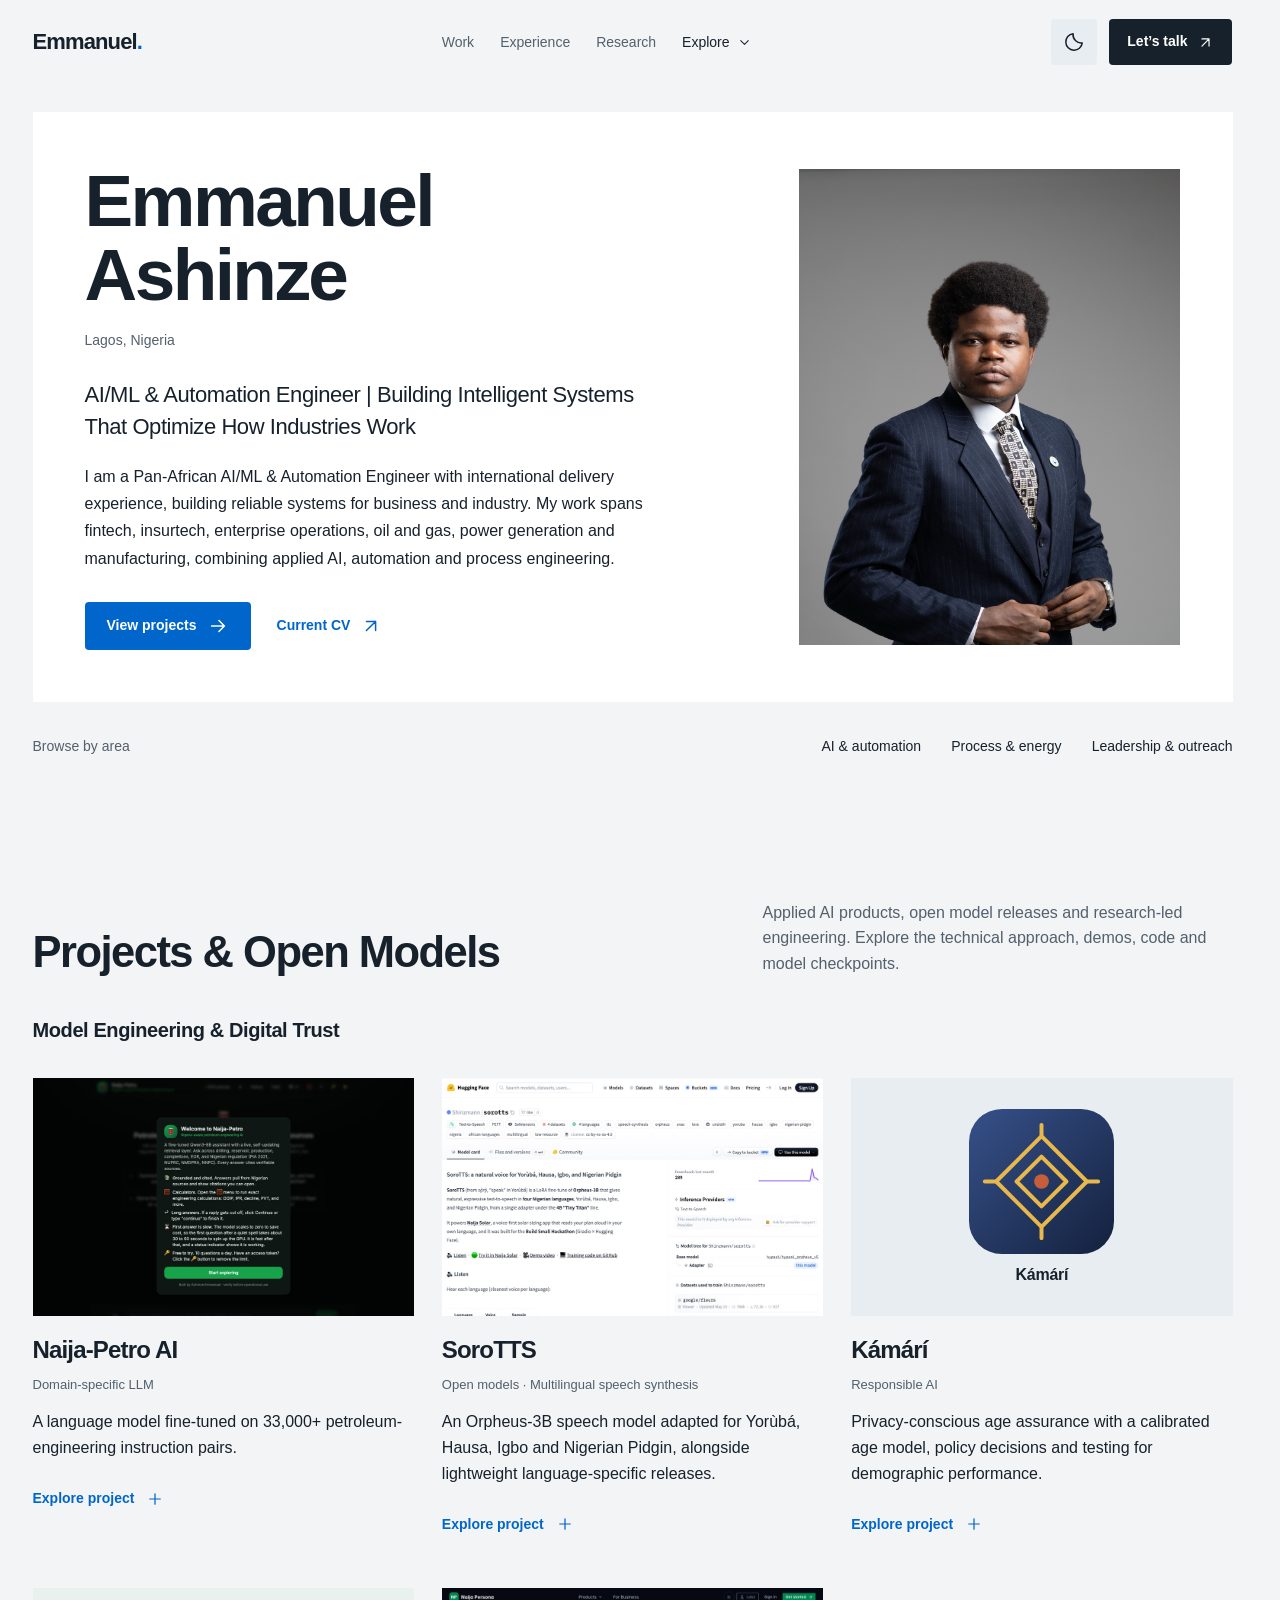
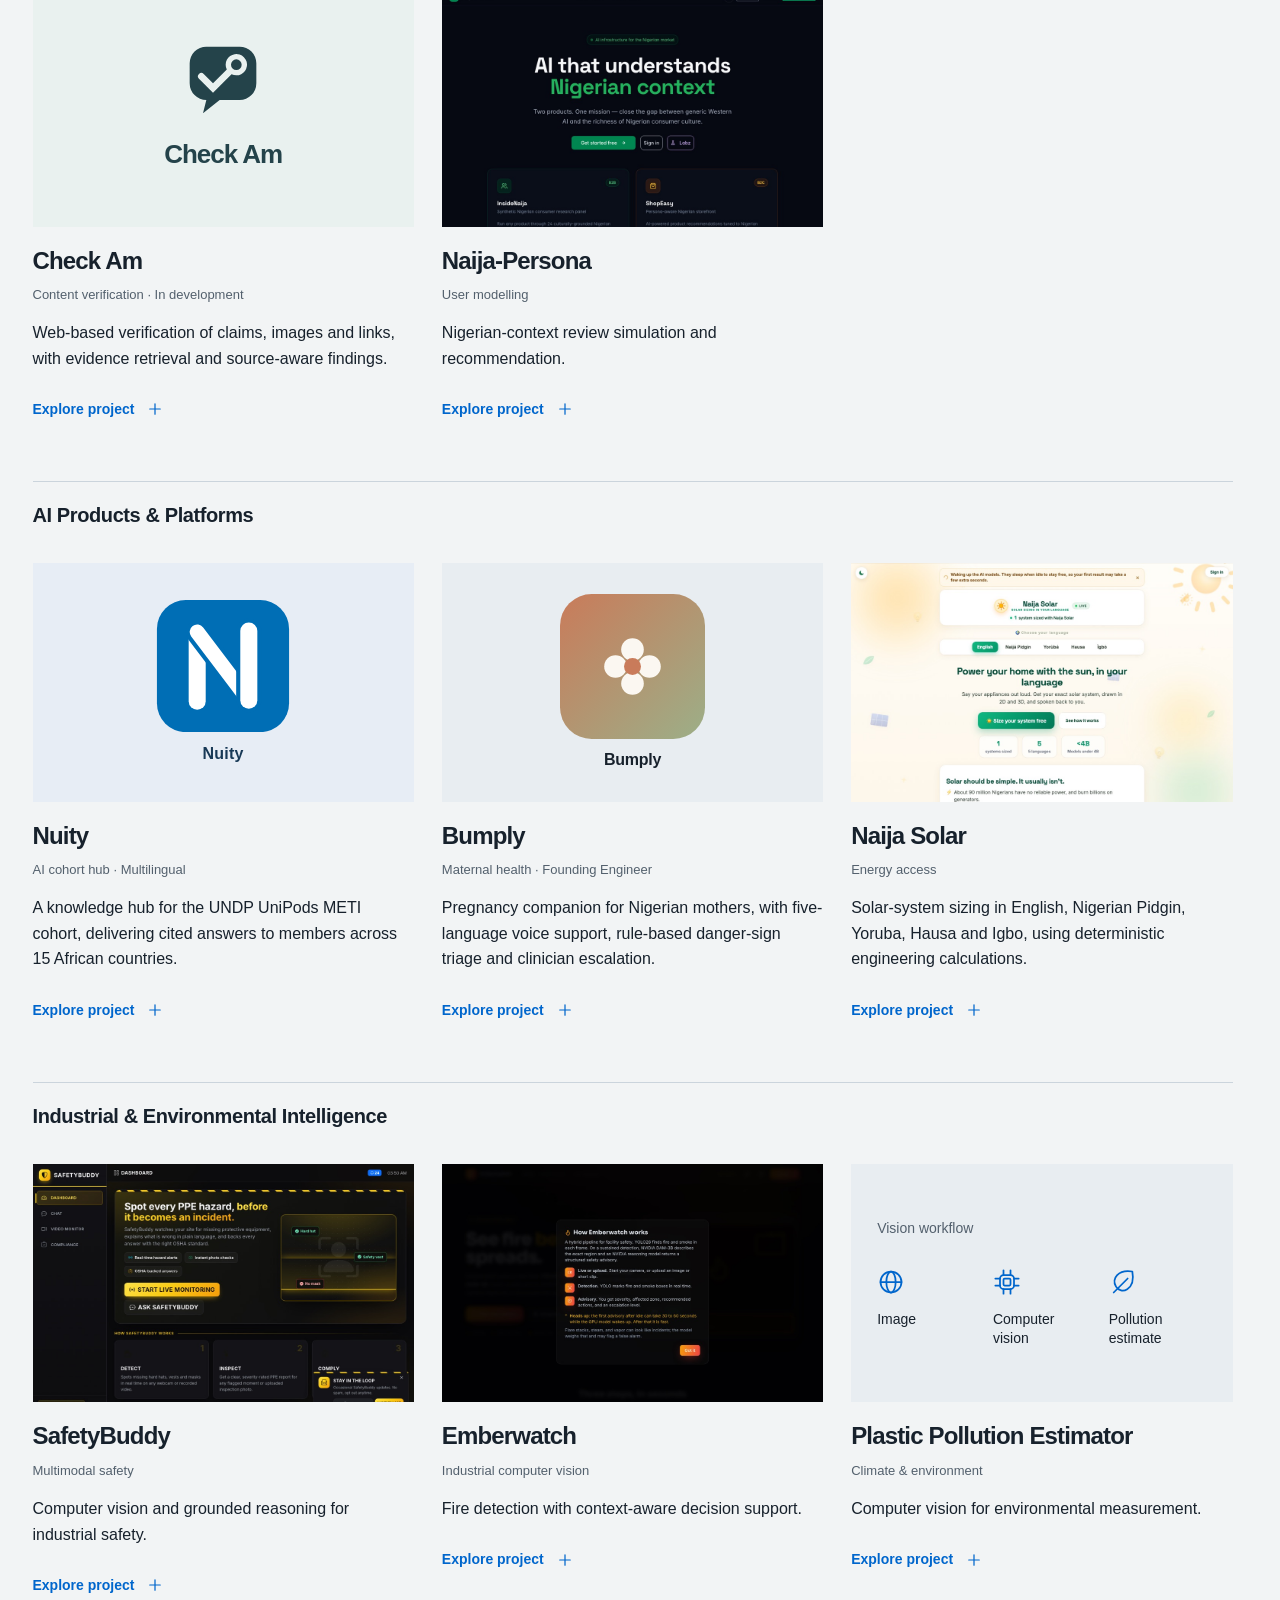
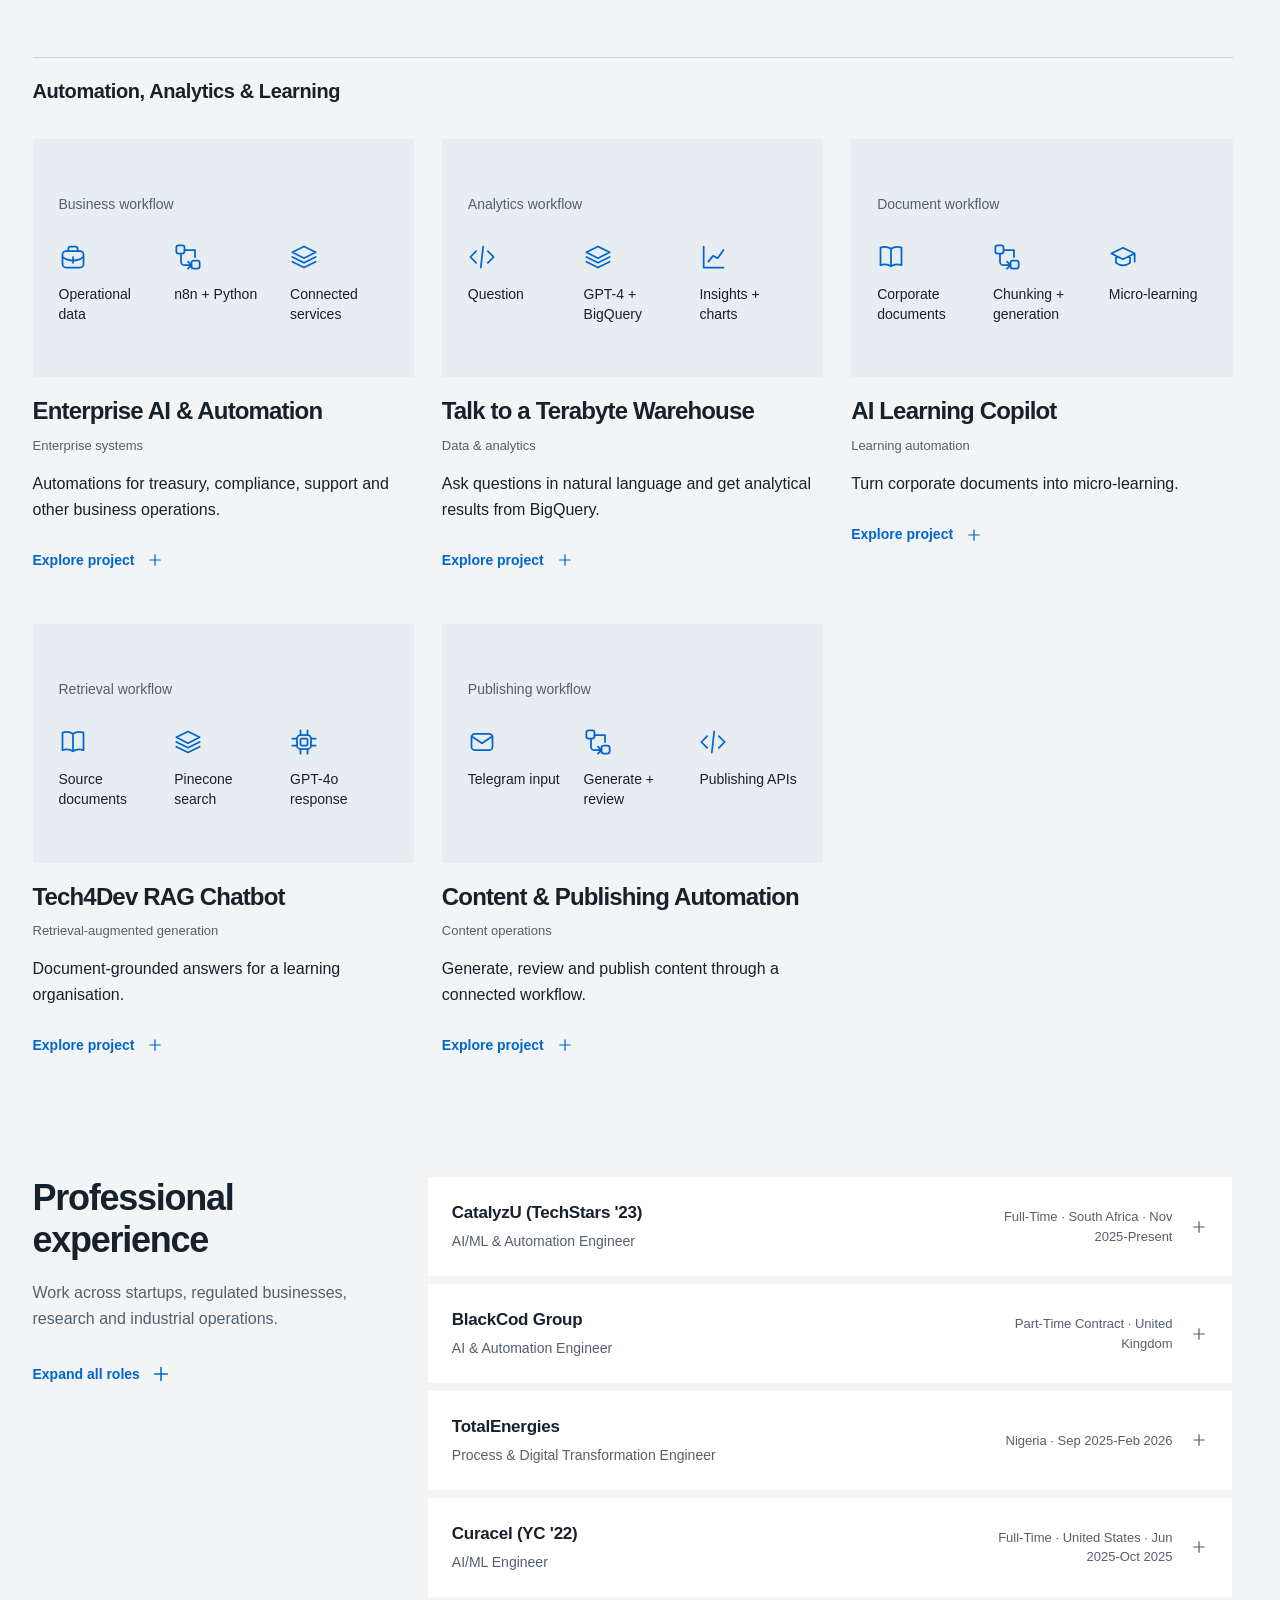
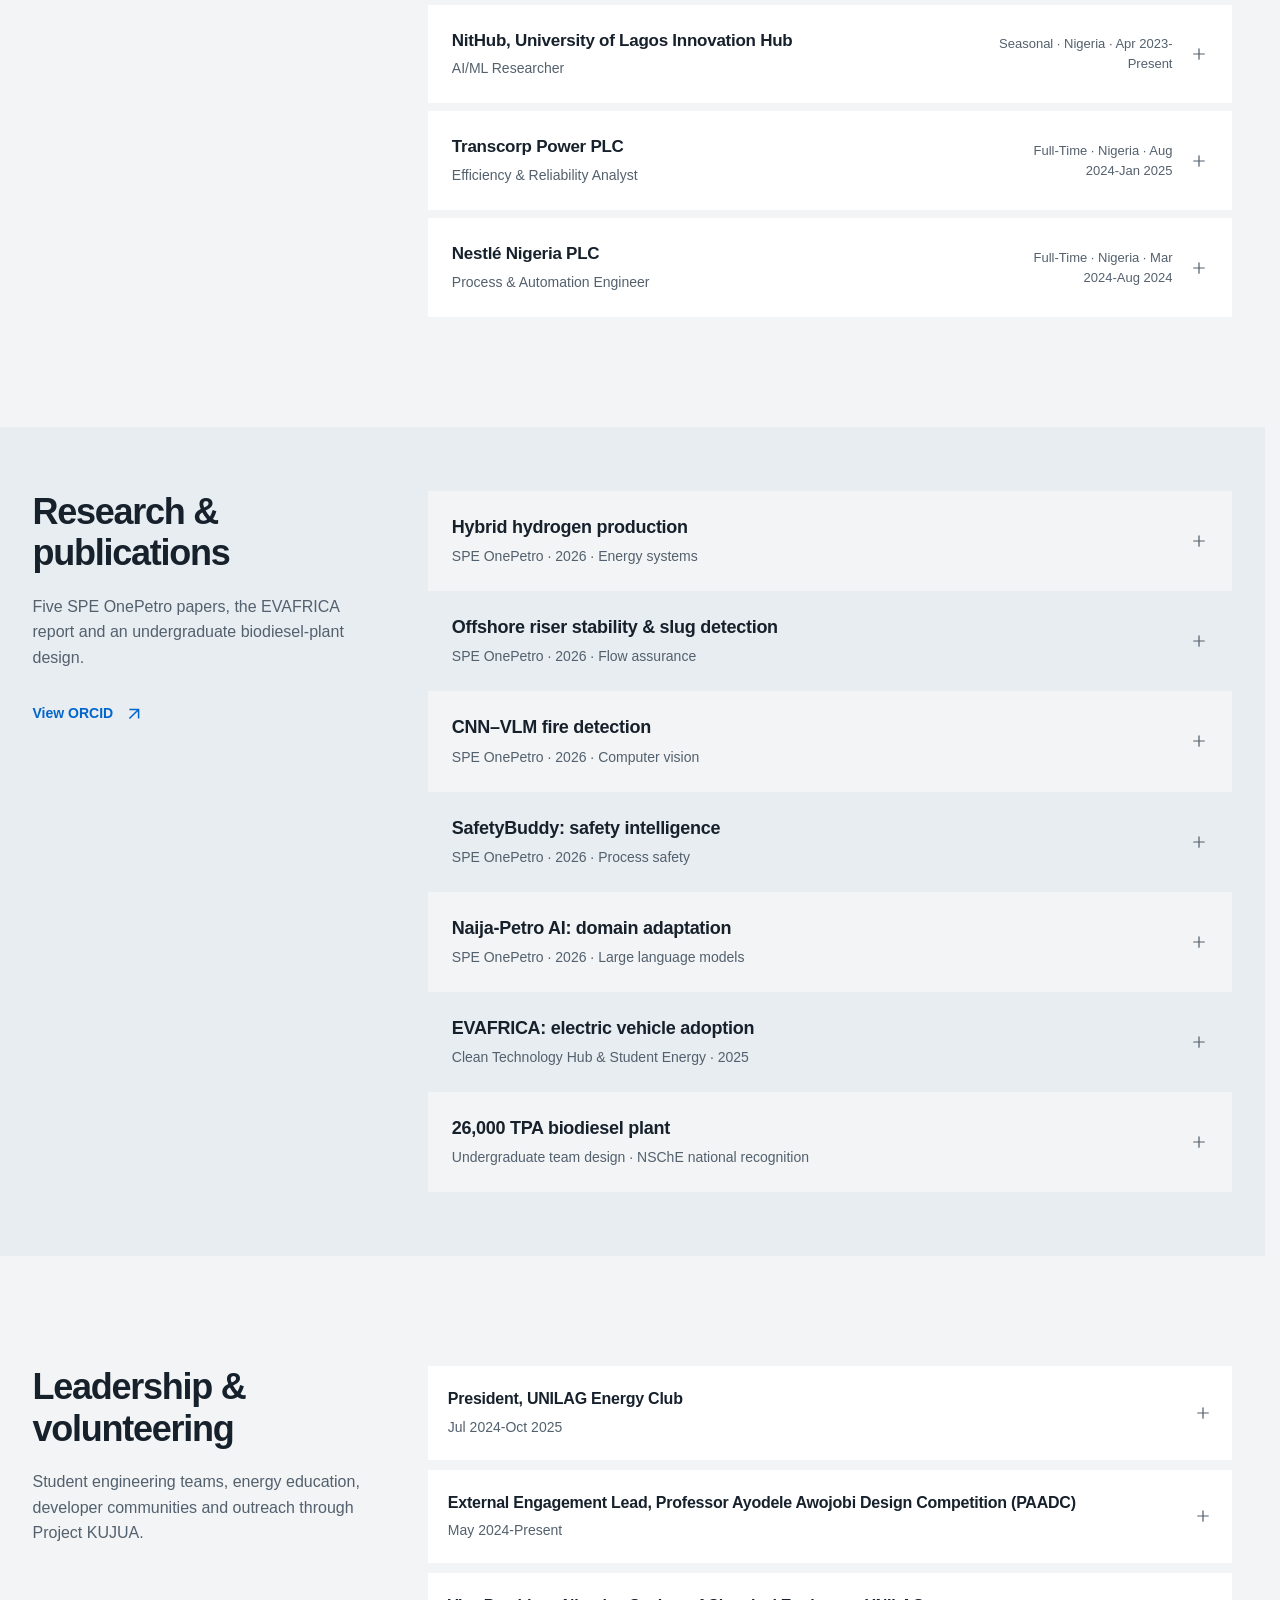
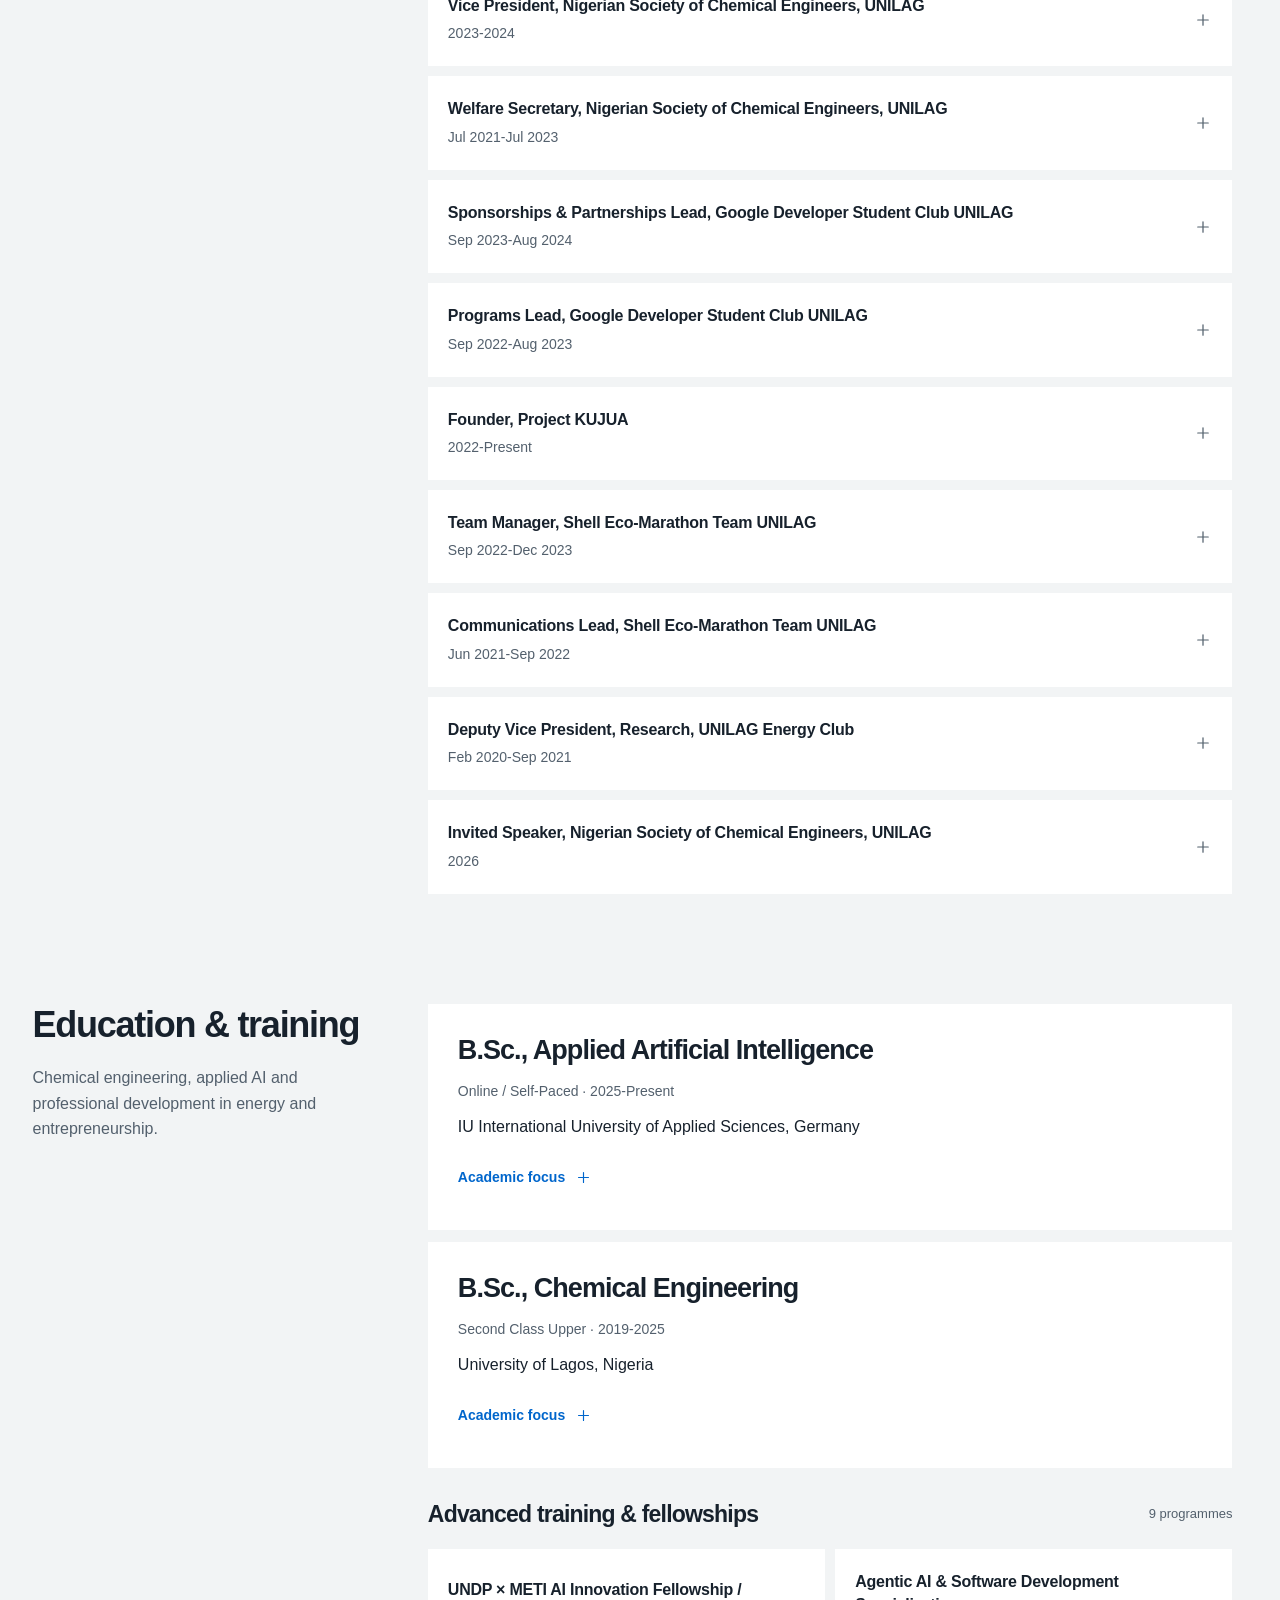
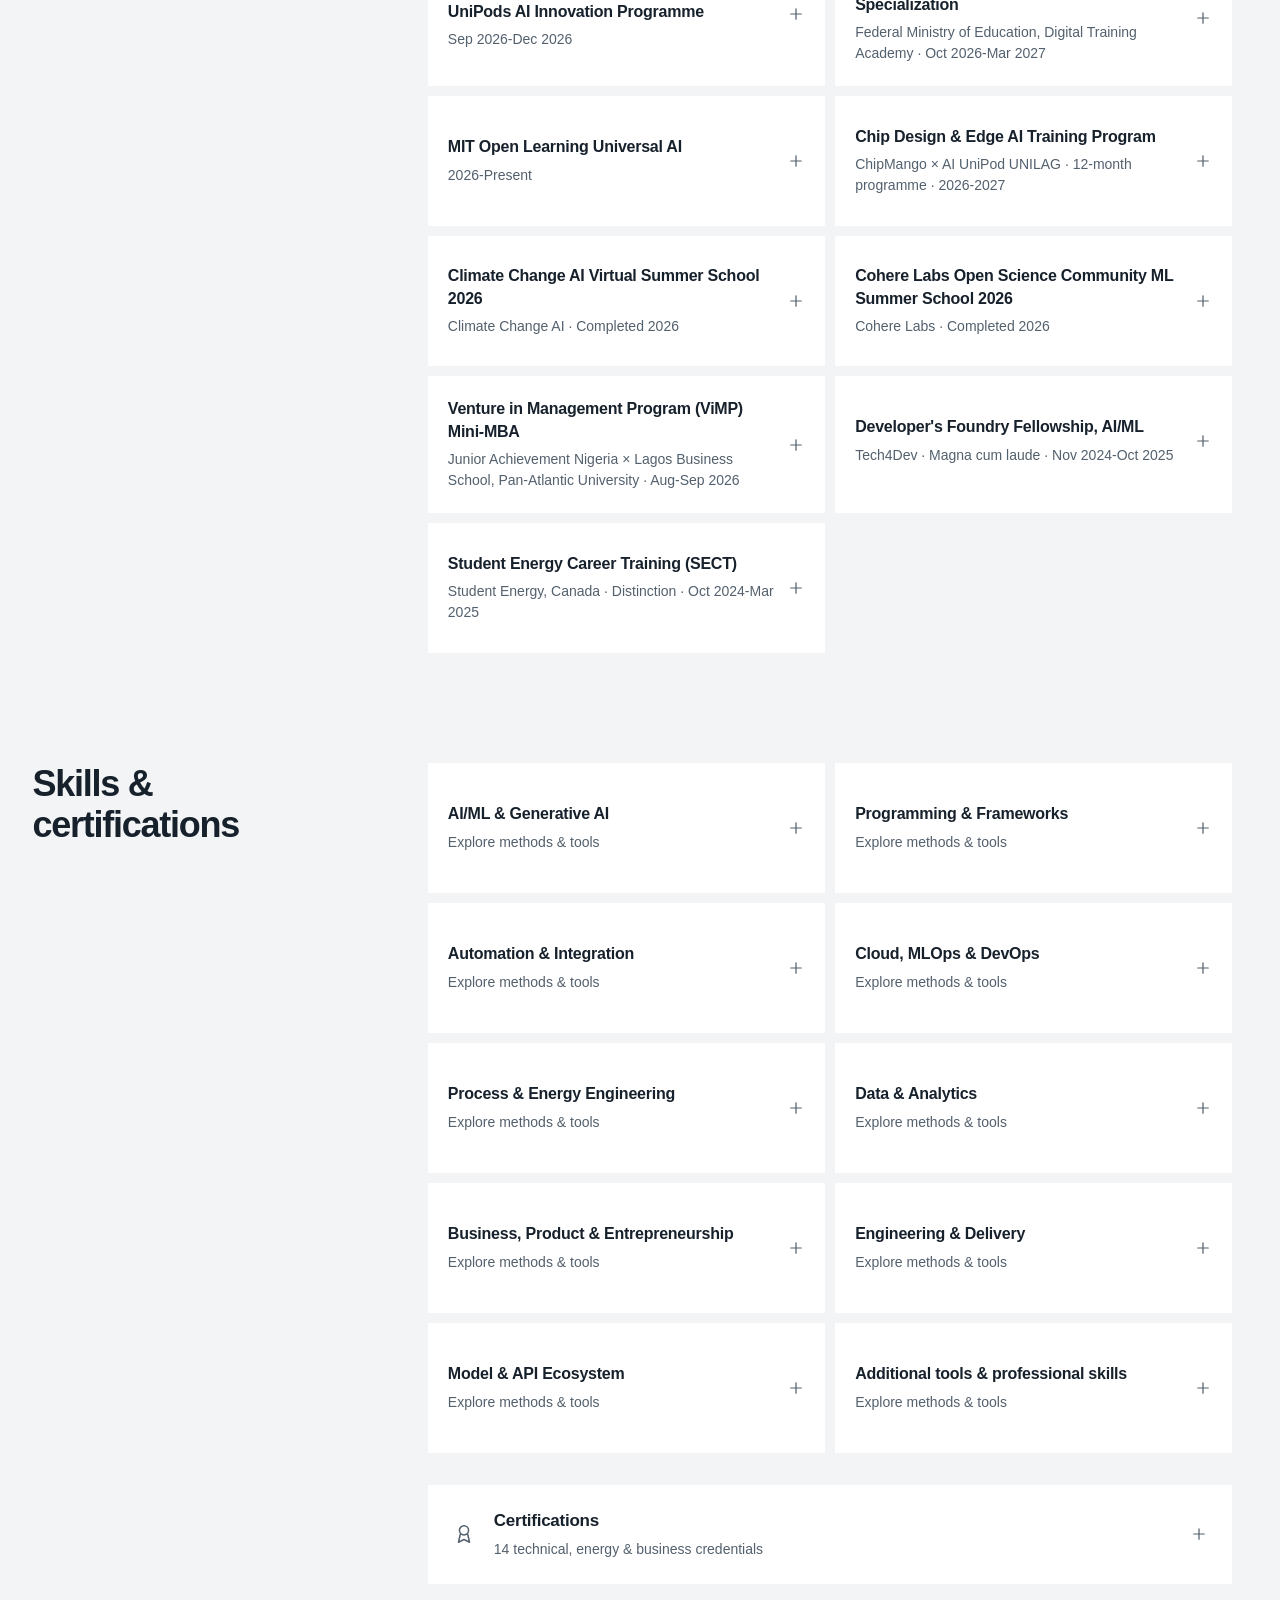
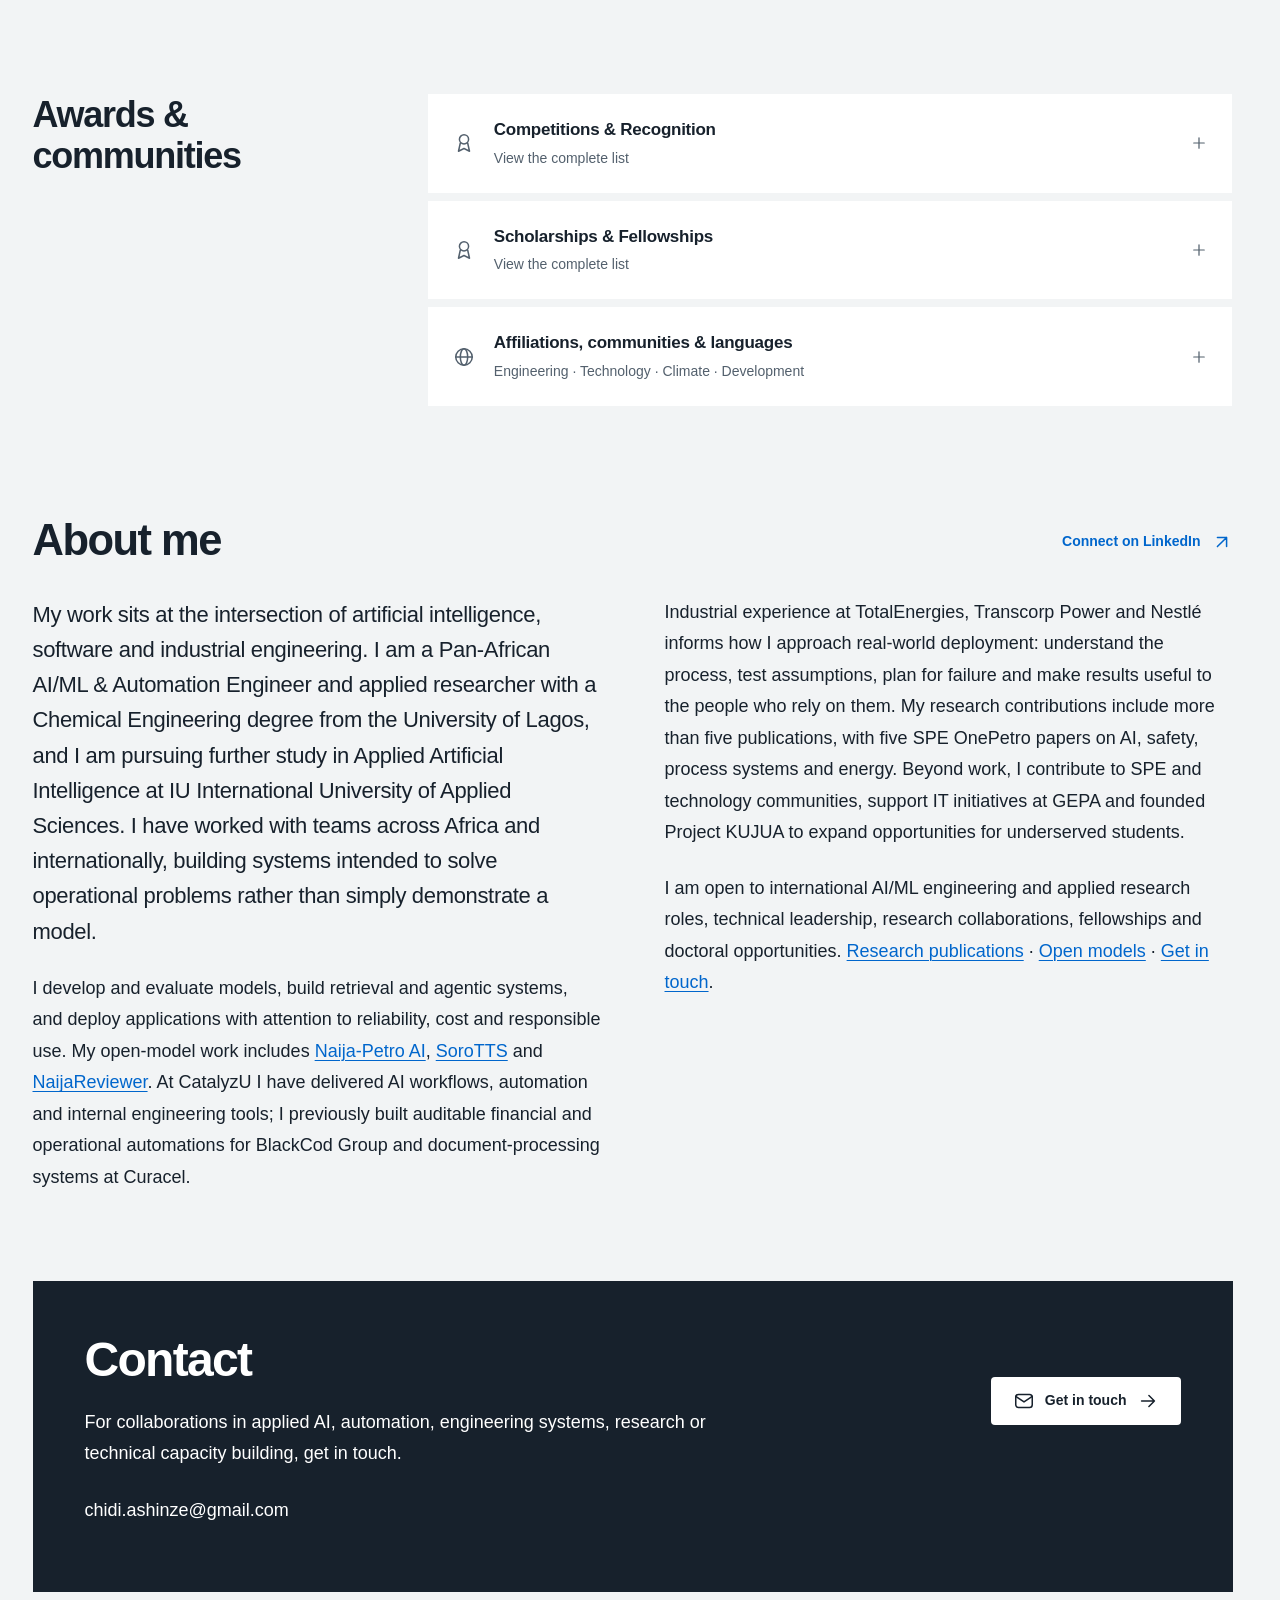
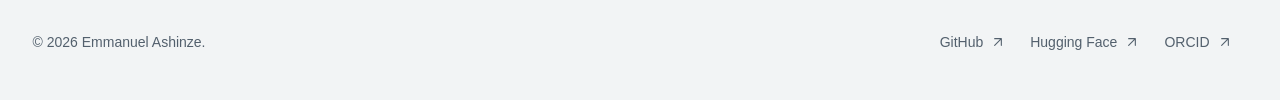
==== commit 32c91258: "Embed official Kamari and Bumply logos, protect project images, refine About and BlackCod copy" ====
--- a/index.html
+++ b/index.html
@@ -22,7 +22,7 @@
 <script type="application/ld+json">{
   "@context": "https://schema.org",
   "@type": "ProfilePage",
-  "dateModified": "2026-11-05",
+  "dateModified": "2026-11-06",
   "mainEntity": {
     "@type": "Person",
     "name": "Emmanuel Ashinze",
@@ -89,20 +89,76 @@
 .project-image--brand{display:flex;align-items:center;justify-content:center;background:var(--surface-soft)}.project-image--brand>img{width:100%;height:100%;object-fit:contain;object-position:center;padding:10%}.project-image--checkam{background:#e9f1ef}.checkam-brand-lockup{display:flex;flex-direction:column;align-items:center;justify-content:center;gap:14px;font-size:26px;font-weight:700;letter-spacing:-.04em;color:#24434a}.checkam-brand-lockup svg{height:80px;width:80px}.project-detail .project-image--brand img{height:auto;max-height:380px;object-fit:contain}
 
 .project-image--nuity{display:grid;place-items:center;background:#e7edf5;padding:22px}.nuity-brand-content{display:flex;flex-direction:column;align-items:center;justify-content:center;gap:12px;height:100%;width:100%}.nuity-brand-content svg{display:block;width:min(54%,158px);height:auto;max-height:68%;flex-shrink:1}.nuity-brand-placeholder{font-size:16px;line-height:1.3;font-weight:700;letter-spacing:.015em;color:#183956}.project-detail .project-image--nuity{min-height:260px}.project-detail .nuity-brand-content svg{width:min(40%,160px)}
-</style></head><body><svg aria-hidden="true" style="display:none" xmlns="http://www.w3.org/2000/svg"><defs><symbol id="i-arrow" viewBox="0 0 24 24"><path d="M5 12h14M13 6l6 6-6 6"></path></symbol><symbol id="i-external" viewBox="0 0 24 24"><path d="M7 17 17 7M7 7h10v10"></path></symbol><symbol id="i-plus" viewBox="0 0 24 24"><path d="M12 5v14M5 12h14"></path></symbol><symbol id="i-close" viewBox="0 0 24 24"><path d="m6 6 12 12M6 18 18 6"></path></symbol><symbol id="i-chevron" viewBox="0 0 24 24"><path d="m6 9 6 6 6-6"></path></symbol><symbol id="i-cpu" viewBox="0 0 24 24"><rect height="12" rx="3" width="12" x="6" y="6"></rect><path d="M9 2v4m6-4v4M9 18v4m6-4v4M2 9h4m-4 6h4m12-6h4m-4 6h4"></path><rect height="6" rx="1" width="6" x="9" y="9"></rect></symbol><symbol id="i-plant" viewBox="0 0 24 24"><path d="M3 21V10l6 3V7l6 5V3h4l2 18H3Z"></path><path d="M7 17h1m4 0h1m4 0h1"></path></symbol><symbol id="i-energy" viewBox="0 0 24 24"><path d="m13 2-9 12h7l-1 8 10-13h-8l1-7Z"></path></symbol><symbol id="i-book" viewBox="0 0 24 24"><path d="M12 5c-3-2-6-2-9-1v15c3-1 6-1 9 1 3-2 6-2 9-1V4c-3-1-6-1-9 1v15"></path></symbol><symbol id="i-people" viewBox="0 0 24 24"><circle cx="9" cy="7" r="3"></circle><path d="M3 21v-3a6 6 0 0 1 12 0v3M16 4a3 3 0 0 1 0 6m2 4a5 5 0 0 1 3 5v2"></path></symbol><symbol id="i-briefcase" viewBox="0 0 24 24"><rect height="14" rx="3" width="18" x="3" y="7"></rect><path d="M8 7V5a2 2 0 0 1 2-2h4a2 2 0 0 1 2 2v2M3 12c5 4 13 4 18 0M12 12v5"></path></symbol><symbol id="i-cap" viewBox="0 0 24 24"><path d="m2 9 10-5 10 5-10 5L2 9Zm4 2v6c4 3 8 3 12 0v-6M22 9v7"></path></symbol><symbol id="i-award" viewBox="0 0 24 24"><circle cx="12" cy="8" r="5"></circle><path d="m8 12-2 9 6-3 6 3-2-9"></path></symbol><symbol id="i-leaf" viewBox="0 0 24 24"><path d="M20 3C8 1 2 9 6 16s17 3 14-13ZM4 21 16 9"></path></symbol><symbol id="i-code" viewBox="0 0 24 24"><path d="m7 7-5 5 5 5m10-10 5 5-5 5m-4-14-2 18"></path></symbol><symbol id="i-shield" viewBox="0 0 24 24"><path d="m12 3 8 3v6c0 5-8 9-8 9s-8-4-8-9V6l8-3Z"></path><path d="m8 12 3 3 5-6"></path></symbol><symbol id="i-flow" viewBox="0 0 24 24"><rect height="7" rx="2" width="7" x="2" y="2"></rect><rect height="7" rx="2" width="7" x="15" y="15"></rect><path d="M6 9v7a3 3 0 0 0 3 3h6m-3-3 3 3-3 3M9 6h9v6"></path></symbol><symbol id="i-flask" viewBox="0 0 24 24"><path d="M9 3h6m-5 0v7L4 20a1 1 0 0 0 1 1h14a1 1 0 0 0 1-1l-6-10V3M7 16h10"></path></symbol><symbol id="i-globe" viewBox="0 0 24 24"><circle cx="12" cy="12" r="9"></circle><ellipse cx="12" cy="12" rx="4" ry="9"></ellipse><path d="M3 12h18"></path></symbol><symbol id="i-mail" viewBox="0 0 24 24"><rect height="14" rx="3" width="18" x="3" y="5"></rect><path d="m3 7 9 6 9-6"></path></symbol><symbol id="i-sun" viewBox="0 0 24 24"><circle cx="12" cy="12" r="4"></circle><path d="M12 2v2m0 16v2M2 12h2m16 0h2M5 5l1.5 1.5m11 11L19 19M5 19l1.5-1.5m11-11L19 5"></path></symbol><symbol id="i-moon" viewBox="0 0 24 24"><path d="M21 13A9 9 0 0 1 11 3a9 9 0 1 0 10 10Z"></path></symbol><symbol id="i-pin" viewBox="0 0 24 24"><path d="M19 10c0 5-7 11-7 11S5 15 5 10a7 7 0 0 1 14 0Z"></path><circle cx="12" cy="10" r="2"></circle></symbol><symbol id="i-chart" viewBox="0 0 24 24"><path d="M4 3v18h17M8 16l4-5 4 2 5-7"></path></symbol><symbol id="i-layers" viewBox="0 0 24 24"><path d="m12 3 10 5-10 5L2 8l10-5ZM2 12l10 5 10-5M2 16l10 5 10-5"></path></symbol><symbol id="i-fingerprint" viewBox="0 0 24 24"><path d="M6 16v-5a6 6 0 0 1 12 0v3m-9 7c2-4 1-7 1-10a2 2 0 0 1 4 0v4c0 3-1 5-2 7M3 12v-1a9 9 0 0 1 18 0m-5 9c2-3 2-5 2-7M3 16v3"></path></symbol></defs></svg><a class="skip-link" href="#top">Skip to content</a><header class="nav-shell"><nav aria-label="Main navigation" class="nav container"><a class="brand" href="#top">Emmanuel<span class="brand-dot">.</span></a><div class="nav-links"><a href="#work">Work</a><a href="#experience">Experience</a><a href="#research">Research</a><details class="nav-more"><summary>Explore <svg aria-hidden="true" class="icon" fill="none" height="24" stroke="currentColor" stroke-linecap="round" stroke-linejoin="round" stroke-width="1.65" viewBox="0 0 24 24" width="24"><use href="#i-chevron"></use></svg></summary><div class="nav-menu"><a class="mobile-nav" href="#work"><svg aria-hidden="true" class="icon" fill="none" height="24" stroke="currentColor" stroke-linecap="round" stroke-linejoin="round" stroke-width="1.65" viewBox="0 0 24 24" width="24"><use href="#i-layers"></use></svg> Projects</a><a class="mobile-nav" href="#experience"><svg aria-hidden="true" class="icon" fill="none" height="24" stroke="currentColor" stroke-linecap="round" stroke-linejoin="round" stroke-width="1.65" viewBox="0 0 24 24" width="24"><use href="#i-briefcase"></use></svg> Experience</a><a class="mobile-nav" href="#research"><svg aria-hidden="true" class="icon" fill="none" height="24" stroke="currentColor" stroke-linecap="round" stroke-linejoin="round" stroke-width="1.65" viewBox="0 0 24 24" width="24"><use href="#i-book"></use></svg> Research &amp; publications</a><a href="#leadership"><svg aria-hidden="true" class="icon" fill="none" height="24" stroke="currentColor" stroke-linecap="round" stroke-linejoin="round" stroke-width="1.65" viewBox="0 0 24 24" width="24"><use href="#i-people"></use></svg> Leadership &amp; volunteering</a><a href="#education"><svg aria-hidden="true" class="icon" fill="none" height="24" stroke="currentColor" stroke-linecap="round" stroke-linejoin="round" stroke-width="1.65" viewBox="0 0 24 24" width="24"><use href="#i-cap"></use></svg> Education &amp; training</a><a href="#expertise"><svg aria-hidden="true" class="icon" fill="none" height="24" stroke="currentColor" stroke-linecap="round" stroke-linejoin="round" stroke-width="1.65" viewBox="0 0 24 24" width="24"><use href="#i-layers"></use></svg> Skills &amp; certifications</a><a href="#recognition"><svg aria-hidden="true" class="icon" fill="none" height="24" stroke="currentColor" stroke-linecap="round" stroke-linejoin="round" stroke-width="1.65" viewBox="0 0 24 24" width="24"><use href="#i-award"></use></svg> Recognition &amp; communities</a><a href="#about"><svg aria-hidden="true" class="icon" fill="none" height="24" stroke="currentColor" stroke-linecap="round" stroke-linejoin="round" stroke-width="1.65" viewBox="0 0 24 24" width="24"><use href="#i-globe"></use></svg> About me</a></div></details></div><div class="nav-actions"><button aria-label="Switch to dark appearance" class="icon-button theme-toggle" hidden="" type="button"><svg aria-hidden="true" class="icon" fill="none" height="24" stroke="currentColor" stroke-linecap="round" stroke-linejoin="round" stroke-width="1.65" viewBox="0 0 24 24" width="24"><use href="#i-moon"></use></svg></button><a class="button nav-contact" href="#contact">Let’s talk <svg aria-hidden="true" class="icon" fill="none" height="24" stroke="currentColor" stroke-linecap="round" stroke-linejoin="round" stroke-width="1.65" viewBox="0 0 24 24" width="24"><use href="#i-external"></use></svg></a></div></nav></header><main id="top"><section aria-labelledby="hero-title" class="hero"><div class="container"><div class="hero-grid"><div class="hero-copy"><h1 id="hero-title">Emmanuel Ashinze</h1><p class="hero-location">Lagos, Nigeria</p><p class="hero-lead">AI/ML &amp; Automation Engineer | Building Intelligent Systems That Optimize How Industries Work</p><p class="hero-description">I am a Pan-African AI/ML & Automation Engineer with international delivery experience, building reliable systems for business and industry. My work spans fintech, insurtech, enterprise operations, oil and gas, power generation and manufacturing, combining applied AI, automation and process engineering.</p><div class="hero-actions"><a class="button primary" href="#work">View projects <svg aria-hidden="true" class="icon" fill="none" height="24" stroke="currentColor" stroke-linecap="round" stroke-linejoin="round" stroke-width="1.65" viewBox="0 0 24 24" width="24"><use href="#i-arrow"></use></svg></a><a class="text-link" href="https://drive.google.com/file/d/1UXejL_cy5zFfcyrg8mCs935ralTGPTbq/view" rel="noopener" target="_blank">Full master CV <svg aria-hidden="true" class="icon" fill="none" height="24" stroke="currentColor" stroke-linecap="round" stroke-linejoin="round" stroke-width="1.65" viewBox="0 0 24 24" width="24"><use href="#i-external"></use></svg></a></div></div><div class="hero-visual"><div class="portrait"><img alt="Emmanuel Ashinze" fetchpriority="high" height="650" src="assets/img/about/headshot-2026.jpg" width="560"></div></div></div><nav aria-label="Areas of work" class="scope-nav"><span>Browse by area</span><a href="#work">AI &amp; automation</a><a href="#experience">Process &amp; energy</a><a href="#leadership">Leadership &amp; outreach</a></nav></div></section><section class="section" id="work"><div class="container"><div class="section-head"><div><h2>Projects &amp; Open Models</h2></div><p class="section-intro">Applied AI products, open model releases and research-led engineering. Explore the technical approach, demos, code and model checkpoints.</p></div><div class="project-grid"><h3 class="project-group-heading">Model Engineering &amp; Digital Trust</h3><article class="project-card" data-category="ai energy"><div class="project-image"><img alt="Naija-Petro AI" decoding="async" height="450" loading="lazy" src="assets/img/projects/live/naija-petro.jpg" width="800"></div><div class="project-card-body"><h3>Naija-Petro AI</h3><p class="project-category">Domain-specific LLM</p><p class="project-summary">A language model fine-tuned on 33,000+ petroleum-engineering instruction pairs.</p><details class="project-disclosure" id="project-naija-petro"><summary data-project="project-naija-petro" aria-label="Explore Naija-Petro AI"><span>Explore project</span><svg aria-hidden="true" class="icon" fill="none" height="24" stroke="currentColor" stroke-linecap="round" stroke-linejoin="round" stroke-width="1.65" viewBox="0 0 24 24" width="24"><use href="#i-plus"></use></svg></summary><div class="project-detail" data-title="Naija-Petro AI"><h2>Naija-Petro AI</h2><p class="detail-category">Domain-specific LLM</p><div class="project-image"><img alt="Naija-Petro AI" decoding="async" height="450" loading="lazy" src="assets/img/projects/live/naija-petro.jpg" width="800"></div><div class="detail-copy"><p>Fine-tuned Qwen3 32B and 8B models on 33,000+ petroleum-engineering instruction-response pairs using QLoRA with Unsloth; achieved +0.77 LLM-as-Judge improvement over the base model across six subdisciplines.</p><p>Built a 20.5M-word data pipeline from 66,905 text chunks across seven open-access sources plus synthetic instruction generation, then deployed a dynamic RAG application using Modal, Supabase, Python and JavaScript. Synthetic instruction generation used NVIDIA Data Designer; models are open-sourced on Hugging Face.</p></div><div class="links">
+
+/* Self-contained portfolio brand marks and resilient media. */
+.project-image--inline-logo{display:flex;align-items:center;justify-content:center;padding:18px;background:var(--surface-soft)}
+.official-logo-lockup{display:flex;flex-direction:column;align-items:center;justify-content:center;gap:11px;min-width:0;width:100%;height:100%}
+.official-logo-lockup svg{display:block;flex:0 1 auto;width:min(49%,145px);height:auto;max-height:72%}
+.official-logo-lockup span{color:var(--ink);font-size:16px;line-height:1.25;font-weight:650;letter-spacing:-.015em}
+.project-detail .official-logo-lockup svg{width:min(43%,170px)}
+.project-image.has-media-error{display:flex;align-items:center;justify-content:center;padding:20px;background:var(--surface-soft)}
+.project-image.has-media-error img{display:none}
+.project-image.has-media-error::after{content:attr(data-fallback);font-size:clamp(17px,2vw,25px);font-weight:650;color:var(--ink);text-align:center;line-height:1.25}
+.about-prose a{color:var(--blue);text-decoration:underline;text-decoration-thickness:1px;text-underline-offset:3px}
+</style></head><body><svg aria-hidden="true" style="display:none" xmlns="http://www.w3.org/2000/svg"><defs><symbol id="i-arrow" viewBox="0 0 24 24"><path d="M5 12h14M13 6l6 6-6 6"></path></symbol><symbol id="i-external" viewBox="0 0 24 24"><path d="M7 17 17 7M7 7h10v10"></path></symbol><symbol id="i-plus" viewBox="0 0 24 24"><path d="M12 5v14M5 12h14"></path></symbol><symbol id="i-close" viewBox="0 0 24 24"><path d="m6 6 12 12M6 18 18 6"></path></symbol><symbol id="i-chevron" viewBox="0 0 24 24"><path d="m6 9 6 6 6-6"></path></symbol><symbol id="i-cpu" viewBox="0 0 24 24"><rect height="12" rx="3" width="12" x="6" y="6"></rect><path d="M9 2v4m6-4v4M9 18v4m6-4v4M2 9h4m-4 6h4m12-6h4m-4 6h4"></path><rect height="6" rx="1" width="6" x="9" y="9"></rect></symbol><symbol id="i-plant" viewBox="0 0 24 24"><path d="M3 21V10l6 3V7l6 5V3h4l2 18H3Z"></path><path d="M7 17h1m4 0h1m4 0h1"></path></symbol><symbol id="i-energy" viewBox="0 0 24 24"><path d="m13 2-9 12h7l-1 8 10-13h-8l1-7Z"></path></symbol><symbol id="i-book" viewBox="0 0 24 24"><path d="M12 5c-3-2-6-2-9-1v15c3-1 6-1 9 1 3-2 6-2 9-1V4c-3-1-6-1-9 1v15"></path></symbol><symbol id="i-people" viewBox="0 0 24 24"><circle cx="9" cy="7" r="3"></circle><path d="M3 21v-3a6 6 0 0 1 12 0v3M16 4a3 3 0 0 1 0 6m2 4a5 5 0 0 1 3 5v2"></path></symbol><symbol id="i-briefcase" viewBox="0 0 24 24"><rect height="14" rx="3" width="18" x="3" y="7"></rect><path d="M8 7V5a2 2 0 0 1 2-2h4a2 2 0 0 1 2 2v2M3 12c5 4 13 4 18 0M12 12v5"></path></symbol><symbol id="i-cap" viewBox="0 0 24 24"><path d="m2 9 10-5 10 5-10 5L2 9Zm4 2v6c4 3 8 3 12 0v-6M22 9v7"></path></symbol><symbol id="i-award" viewBox="0 0 24 24"><circle cx="12" cy="8" r="5"></circle><path d="m8 12-2 9 6-3 6 3-2-9"></path></symbol><symbol id="i-leaf" viewBox="0 0 24 24"><path d="M20 3C8 1 2 9 6 16s17 3 14-13ZM4 21 16 9"></path></symbol><symbol id="i-code" viewBox="0 0 24 24"><path d="m7 7-5 5 5 5m10-10 5 5-5 5m-4-14-2 18"></path></symbol><symbol id="i-shield" viewBox="0 0 24 24"><path d="m12 3 8 3v6c0 5-8 9-8 9s-8-4-8-9V6l8-3Z"></path><path d="m8 12 3 3 5-6"></path></symbol><symbol id="i-flow" viewBox="0 0 24 24"><rect height="7" rx="2" width="7" x="2" y="2"></rect><rect height="7" rx="2" width="7" x="15" y="15"></rect><path d="M6 9v7a3 3 0 0 0 3 3h6m-3-3 3 3-3 3M9 6h9v6"></path></symbol><symbol id="i-flask" viewBox="0 0 24 24"><path d="M9 3h6m-5 0v7L4 20a1 1 0 0 0 1 1h14a1 1 0 0 0 1-1l-6-10V3M7 16h10"></path></symbol><symbol id="i-globe" viewBox="0 0 24 24"><circle cx="12" cy="12" r="9"></circle><ellipse cx="12" cy="12" rx="4" ry="9"></ellipse><path d="M3 12h18"></path></symbol><symbol id="i-mail" viewBox="0 0 24 24"><rect height="14" rx="3" width="18" x="3" y="5"></rect><path d="m3 7 9 6 9-6"></path></symbol><symbol id="i-sun" viewBox="0 0 24 24"><circle cx="12" cy="12" r="4"></circle><path d="M12 2v2m0 16v2M2 12h2m16 0h2M5 5l1.5 1.5m11 11L19 19M5 19l1.5-1.5m11-11L19 5"></path></symbol><symbol id="i-moon" viewBox="0 0 24 24"><path d="M21 13A9 9 0 0 1 11 3a9 9 0 1 0 10 10Z"></path></symbol><symbol id="i-pin" viewBox="0 0 24 24"><path d="M19 10c0 5-7 11-7 11S5 15 5 10a7 7 0 0 1 14 0Z"></path><circle cx="12" cy="10" r="2"></circle></symbol><symbol id="i-chart" viewBox="0 0 24 24"><path d="M4 3v18h17M8 16l4-5 4 2 5-7"></path></symbol><symbol id="i-layers" viewBox="0 0 24 24"><path d="m12 3 10 5-10 5L2 8l10-5ZM2 12l10 5 10-5M2 16l10 5 10-5"></path></symbol><symbol id="i-fingerprint" viewBox="0 0 24 24"><path d="M6 16v-5a6 6 0 0 1 12 0v3m-9 7c2-4 1-7 1-10a2 2 0 0 1 4 0v4c0 3-1 5-2 7M3 12v-1a9 9 0 0 1 18 0m-5 9c2-3 2-5 2-7M3 16v3"></path></symbol></defs></svg><a class="skip-link" href="#top">Skip to content</a><header class="nav-shell"><nav aria-label="Main navigation" class="nav container"><a class="brand" href="#top">Emmanuel<span class="brand-dot">.</span></a><div class="nav-links"><a href="#work">Work</a><a href="#experience">Experience</a><a href="#research">Research</a><details class="nav-more"><summary>Explore <svg aria-hidden="true" class="icon" fill="none" height="24" stroke="currentColor" stroke-linecap="round" stroke-linejoin="round" stroke-width="1.65" viewBox="0 0 24 24" width="24"><use href="#i-chevron"></use></svg></summary><div class="nav-menu"><a class="mobile-nav" href="#work"><svg aria-hidden="true" class="icon" fill="none" height="24" stroke="currentColor" stroke-linecap="round" stroke-linejoin="round" stroke-width="1.65" viewBox="0 0 24 24" width="24"><use href="#i-layers"></use></svg> Projects</a><a class="mobile-nav" href="#experience"><svg aria-hidden="true" class="icon" fill="none" height="24" stroke="currentColor" stroke-linecap="round" stroke-linejoin="round" stroke-width="1.65" viewBox="0 0 24 24" width="24"><use href="#i-briefcase"></use></svg> Experience</a><a class="mobile-nav" href="#research"><svg aria-hidden="true" class="icon" fill="none" height="24" stroke="currentColor" stroke-linecap="round" stroke-linejoin="round" stroke-width="1.65" viewBox="0 0 24 24" width="24"><use href="#i-book"></use></svg> Research &amp; publications</a><a href="#leadership"><svg aria-hidden="true" class="icon" fill="none" height="24" stroke="currentColor" stroke-linecap="round" stroke-linejoin="round" stroke-width="1.65" viewBox="0 0 24 24" width="24"><use href="#i-people"></use></svg> Leadership &amp; volunteering</a><a href="#education"><svg aria-hidden="true" class="icon" fill="none" height="24" stroke="currentColor" stroke-linecap="round" stroke-linejoin="round" stroke-width="1.65" viewBox="0 0 24 24" width="24"><use href="#i-cap"></use></svg> Education &amp; training</a><a href="#expertise"><svg aria-hidden="true" class="icon" fill="none" height="24" stroke="currentColor" stroke-linecap="round" stroke-linejoin="round" stroke-width="1.65" viewBox="0 0 24 24" width="24"><use href="#i-layers"></use></svg> Skills &amp; certifications</a><a href="#recognition"><svg aria-hidden="true" class="icon" fill="none" height="24" stroke="currentColor" stroke-linecap="round" stroke-linejoin="round" stroke-width="1.65" viewBox="0 0 24 24" width="24"><use href="#i-award"></use></svg> Recognition &amp; communities</a><a href="#about"><svg aria-hidden="true" class="icon" fill="none" height="24" stroke="currentColor" stroke-linecap="round" stroke-linejoin="round" stroke-width="1.65" viewBox="0 0 24 24" width="24"><use href="#i-globe"></use></svg> About me</a></div></details></div><div class="nav-actions"><button aria-label="Switch to dark appearance" class="icon-button theme-toggle" hidden="" type="button"><svg aria-hidden="true" class="icon" fill="none" height="24" stroke="currentColor" stroke-linecap="round" stroke-linejoin="round" stroke-width="1.65" viewBox="0 0 24 24" width="24"><use href="#i-moon"></use></svg></button><a class="button nav-contact" href="#contact">Let’s talk <svg aria-hidden="true" class="icon" fill="none" height="24" stroke="currentColor" stroke-linecap="round" stroke-linejoin="round" stroke-width="1.65" viewBox="0 0 24 24" width="24"><use href="#i-external"></use></svg></a></div></nav></header><main id="top"><section aria-labelledby="hero-title" class="hero"><div class="container"><div class="hero-grid"><div class="hero-copy"><h1 id="hero-title">Emmanuel Ashinze</h1><p class="hero-location">Lagos, Nigeria</p><p class="hero-lead">AI/ML &amp; Automation Engineer | Building Intelligent Systems That Optimize How Industries Work</p><p class="hero-description">I am a Pan-African AI/ML & Automation Engineer with international delivery experience, building reliable systems for business and industry. My work spans fintech, insurtech, enterprise operations, oil and gas, power generation and manufacturing, combining applied AI, automation and process engineering.</p><div class="hero-actions"><a class="button primary" href="#work">View projects <svg aria-hidden="true" class="icon" fill="none" height="24" stroke="currentColor" stroke-linecap="round" stroke-linejoin="round" stroke-width="1.65" viewBox="0 0 24 24" width="24"><use href="#i-arrow"></use></svg></a><a class="text-link" href="https://drive.google.com/file/d/1tCTvw1cPNDolqYSx4VEyXHyIgWEh7r1w/view" rel="noopener" target="_blank">Current CV <svg aria-hidden="true" class="icon" fill="none" height="24" stroke="currentColor" stroke-linecap="round" stroke-linejoin="round" stroke-width="1.65" viewBox="0 0 24 24" width="24"><use href="#i-external"></use></svg></a></div></div><div class="hero-visual"><div class="portrait"><img alt="Emmanuel Ashinze" fetchpriority="high" height="650" src="assets/img/about/headshot-2026.jpg" width="560"></div></div></div><nav aria-label="Areas of work" class="scope-nav"><span>Browse by area</span><a href="#work">AI &amp; automation</a><a href="#experience">Process &amp; energy</a><a href="#leadership">Leadership &amp; outreach</a></nav></div></section><section class="section" id="work"><div class="container"><div class="section-head"><div><h2>Projects &amp; Open Models</h2></div><p class="section-intro">Applied AI products, open model releases and research-led engineering. Explore the technical approach, demos, code and model checkpoints.</p></div><div class="project-grid"><h3 class="project-group-heading">Model Engineering &amp; Digital Trust</h3><article class="project-card" data-category="ai energy"><div class="project-image"><img alt="Naija-Petro AI" decoding="async" height="450" loading="lazy" src="assets/img/projects/live/naija-petro.jpg" width="800"></div><div class="project-card-body"><h3>Naija-Petro AI</h3><p class="project-category">Domain-specific LLM</p><p class="project-summary">A language model fine-tuned on 33,000+ petroleum-engineering instruction pairs.</p><details class="project-disclosure" id="project-naija-petro"><summary data-project="project-naija-petro" aria-label="Explore Naija-Petro AI"><span>Explore project</span><svg aria-hidden="true" class="icon" fill="none" height="24" stroke="currentColor" stroke-linecap="round" stroke-linejoin="round" stroke-width="1.65" viewBox="0 0 24 24" width="24"><use href="#i-plus"></use></svg></summary><div class="project-detail" data-title="Naija-Petro AI"><h2>Naija-Petro AI</h2><p class="detail-category">Domain-specific LLM</p><div class="project-image"><img alt="Naija-Petro AI" decoding="async" height="450" loading="lazy" src="assets/img/projects/live/naija-petro.jpg" width="800"></div><div class="detail-copy"><p>Fine-tuned Qwen3 32B and 8B models on 33,000+ petroleum-engineering instruction-response pairs using QLoRA with Unsloth; achieved +0.77 LLM-as-Judge improvement over the base model across six subdisciplines.</p><p>Built a 20.5M-word data pipeline from 66,905 text chunks across seven open-access sources plus synthetic instruction generation, then deployed a dynamic RAG application using Modal, Supabase, Python and JavaScript. Synthetic instruction generation used NVIDIA Data Designer; models are open-sourced on Hugging Face.</p></div><div class="links">
 <a href="https://naija-petro.shinzii.tech/" rel="noopener" target="_blank">Live app ↗</a>
 <a href="https://huggingface.co/Shinzmann/naija-petro-8b" rel="noopener" target="_blank">8B model ↗</a><a href="https://huggingface.co/Shinzmann/naija-petro" rel="noopener" target="_blank">32B model ↗</a><a href="https://huggingface.co/Shinzmann/naija-petro-8b-GGUF" rel="noopener" target="_blank">GGUF ↗</a>
 <a href="https://github.com/Mystique1337/naija-petro" rel="noopener" target="_blank">Code ↗</a>
-</div></div></details></div></article><article class="project-card" data-category="ai learning"><div class="project-image"><img alt="SoroTTS - Nigerian-language speech model" decoding="async" height="450" loading="lazy" src="assets/img/projects/live/soro-tts.jpg" width="800"></div><div class="project-card-body"><h3>SoroTTS</h3><p class="project-category">Open models · Multilingual speech synthesis</p><p class="project-summary">An Orpheus-3B speech model adapted for Yorùbá, Hausa, Igbo and Nigerian Pidgin, alongside lightweight language-specific releases.</p><details class="project-disclosure" id="project-sorotts"><summary data-project="project-sorotts" aria-label="Explore SoroTTS"><span>Explore project</span><svg aria-hidden="true" class="icon" fill="none" height="24" stroke="currentColor" stroke-linecap="round" stroke-linejoin="round" stroke-width="1.65" viewBox="0 0 24 24" width="24"><use href="#i-plus"></use></svg></summary><div class="project-detail" data-title="SoroTTS - Open Nigerian-Language Speech Models"><h2>SoroTTS</h2><p class="detail-category">Multilingual speech · Model fine-tuning</p><div class="project-image"><img alt="SoroTTS - Nigerian-language speech model" decoding="async" height="450" loading="lazy" src="assets/img/projects/live/soro-tts.jpg" width="800"></div><div class="detail-copy"><p>Released a LoRA adapter for Orpheus-3B, fine-tuned using 31,574 SNAC-tokenised speech clips to generate speech in Yorùbá, Hausa, Igbo and Nigerian Pidgin. Training and inference use Unsloth, PyTorch, SNAC and Modal; the adapter is published on Hugging Face.</p><p>Also released smaller VITS/MMS-based text-to-speech checkpoints for Yorùbá, Hausa and Igbo trained with the WAXAL speech dataset. These separate models offer a lower-compute alternative to Orpheus and have documented ASR-based intelligibility evaluations. The work supports speech accessibility in Naija Solar. Released weights have non-commercial licensing restrictions.</p></div><div class="links"><a href="https://huggingface.co/Shinzmann/sorotts" rel="noopener" target="_blank">Orpheus-3B model ↗</a><a href="https://huggingface.co/Shinzmann/soro-tts-yor" rel="noopener" target="_blank">Yorùbá checkpoint ↗</a><a href="https://huggingface.co/Shinzmann/soro-tts-hau" rel="noopener" target="_blank">Hausa checkpoint ↗</a><a href="https://huggingface.co/Shinzmann/soro-tts-ibo" rel="noopener" target="_blank">Igbo checkpoint ↗</a><a href="https://github.com/Mystique1337/naija-solar" rel="noopener" target="_blank">Training code ↗</a></div></div></details></div></article><article class="project-card" data-category="ai"><div class="project-image project-image--brand"><img alt="Kámárí official brand mark" loading="lazy" decoding="async" width="512" height="512" src="https://raw.githubusercontent.com/Mystique1337/kamari/main/apps/kamari_app/public/icons/kamari.svg"></div><div class="project-card-body"><h3>Kámárí</h3><p class="project-category">Responsible AI</p><p class="project-summary">Privacy-conscious age assurance with a calibrated age model, policy decisions and testing for demographic performance.</p><details class="project-disclosure" id="project-kamari"><summary data-project="project-kamari" aria-label="Explore Kamari"><span>Explore project</span><svg aria-hidden="true" class="icon" fill="none" height="24" stroke="currentColor" stroke-linecap="round" stroke-linejoin="round" stroke-width="1.65" viewBox="0 0 24 24" width="24"><use href="#i-plus"></use></svg></summary><div class="project-detail" data-title="Kámárí - Privacy-First Age Assurance"><h2>Kámárí - Privacy-First Age Assurance</h2><p class="detail-category">Responsible AI</p><figure class="workflow-visual"><figcaption>Verification workflow</figcaption><div class="workflow-steps"><div class="workflow-step"><svg aria-hidden="true" class="icon" fill="none" height="24" stroke="currentColor" stroke-linecap="round" stroke-linejoin="round" stroke-width="1.5" viewBox="0 0 24 24" width="24"><use href="#i-fingerprint"></use></svg><span>Selfie</span></div><div class="workflow-step"><svg aria-hidden="true" class="icon" fill="none" height="24" stroke="currentColor" stroke-linecap="round" stroke-linejoin="round" stroke-width="1.5" viewBox="0 0 24 24" width="24"><use href="#i-cpu"></use></svg><span>Age estimate + policy</span></div><div class="workflow-step"><svg aria-hidden="true" class="icon" fill="none" height="24" stroke="currentColor" stroke-linecap="round" stroke-linejoin="round" stroke-width="1.5" viewBox="0 0 24 24" width="24"><use href="#i-shield"></use></svg><span>Decision</span></div></div></figure><div class="detail-copy"><p>Built an age-verification system using a calibrated CNN for age estimation, a policy engine for allow/secondary-check/block decisions and a fine-tuned Gemma model for in-language explanations. Tuned for African faces to address accuracy gaps in facial analysis; available as a managed API.</p><p>FastAPI orchestrates the service with an Ionic React/Capacitor client for web, PWA and Android; selfie images are processed once and not stored, with only decision metadata retained.</p></div><div class="links"><a href="https://kamari.shinzii.tech/" rel="noopener" target="_blank">Website ↗</a><a href="https://github.com/Mystique1337/kamari" rel="noopener" target="_blank">Code ↗</a></div></div></details></div></article><article class="project-card" data-category="ai"><div class="project-image project-image--brand project-image--checkam"><div class="checkam-brand-lockup"><svg viewBox="0 0 24 24" role="img" aria-label="Check Am official logo mark" xmlns="http://www.w3.org/2000/svg"><path fill="currentColor" fill-rule="evenodd" d="M7 2h10a5 5 0 0 1 5 5v6a5 5 0 0 1-5 5h-6l-5 4 1-4a5 5 0 0 1-5-5V7a5 5 0 0 1 5-5ZM6.21 10.19 9 12.99l4.14-4.15A3.2 3.2 0 1 1 14.56 10.26L9 15.81l-4.21-4.2a1 1 0 0 1 1.42-1.42ZM17.6 7.4a1.6 1.6 0 1 0-3.2 0 1.6 1.6 0 1 0 3.2 0Z"></path></svg><span>Check Am</span></div></div><div class="project-card-body"><h3>Check Am</h3><p class="project-category">Content verification · In development</p><p class="project-summary">Web-based verification of claims, images and links, with evidence retrieval and source-aware findings.</p><details class="project-disclosure" id="project-check-am"><summary data-project="project-check-am" aria-label="Explore Check Am"><span>Explore project</span><svg aria-hidden="true" class="icon" fill="none" height="24" stroke="currentColor" stroke-linecap="round" stroke-linejoin="round" stroke-width="1.65" viewBox="0 0 24 24" width="24"><use href="#i-plus"></use></svg></summary><div class="project-detail" data-title="Check Am - Evidence-Led Content Verification"><h2>Check Am</h2><p class="detail-category">Evidence-led verification · Under development</p><div class="detail-copy"><p>Building a content verification service for written claims, images and URLs, with a web interface, Python backend and source-aware findings. Work includes the application structure, evaluation tests and an implementation roadmap.</p><p>The product is still under development; automated findings are not a substitute for checking original sources. Telegram integration and other planned features are not presented as already released.</p></div><div class="links"><a href="https://checkam.shinzii.me/" rel="noopener" target="_blank">Website ↗</a><a href="https://github.com/Mystique1337/check-am" rel="noopener" target="_blank">Code ↗</a></div></div></details></div></article><article class="project-card" data-category="ai"><div class="project-image"><img alt="Naija-Persona and NaijaReviewer-8B" decoding="async" height="450" loading="lazy" src="assets/img/projects/live/naija-persona.jpg" width="800"></div><div class="project-card-body"><h3>Naija-Persona</h3><p class="project-category">User modelling</p><p class="project-summary">Nigerian-context review simulation and recommendation.</p><details class="project-disclosure" id="project-naija-persona"><summary data-project="project-naija-persona" aria-label="Explore Naija-Persona"><span>Explore project</span><svg aria-hidden="true" class="icon" fill="none" height="24" stroke="currentColor" stroke-linecap="round" stroke-linejoin="round" stroke-width="1.65" viewBox="0 0 24 24" width="24"><use href="#i-plus"></use></svg></summary><div class="project-detail" data-title="Naija-Persona"><h2>Naija-Persona</h2><p class="detail-category">User modelling</p><div class="project-image"><img alt="Naija-Persona and NaijaReviewer-8B" decoding="async" height="450" loading="lazy" src="assets/img/projects/live/naija-persona.jpg" width="800"></div><div class="detail-copy"><p>Built Nigerian-context review simulation and persona-aware product recommendation around a fine-tuned Llama 3.1 8B model trained on 20,000 reviews from Jumia, Konga and Nollywood. The applications are InsideNaija for review simulation and ShopEasy for product recommendation; synthetic-data work used NVIDIA Data Designer.</p><p>System combines LangGraph, Langfuse, Supabase, Cohere, Pinecone, FastAPI, Modal, Python/JavaScript, OpenAI, Claude and open-source models for retrieval, reasoning, evaluation and deployment.</p></div><div class="links">
+</div></div></details></div></article><article class="project-card" data-category="ai learning"><div class="project-image"><img alt="SoroTTS - Nigerian-language speech model" decoding="async" height="450" loading="lazy" src="assets/img/projects/live/soro-tts.jpg" width="800"></div><div class="project-card-body"><h3>SoroTTS</h3><p class="project-category">Open models · Multilingual speech synthesis</p><p class="project-summary">An Orpheus-3B speech model adapted for Yorùbá, Hausa, Igbo and Nigerian Pidgin, alongside lightweight language-specific releases.</p><details class="project-disclosure" id="project-sorotts"><summary data-project="project-sorotts" aria-label="Explore SoroTTS"><span>Explore project</span><svg aria-hidden="true" class="icon" fill="none" height="24" stroke="currentColor" stroke-linecap="round" stroke-linejoin="round" stroke-width="1.65" viewBox="0 0 24 24" width="24"><use href="#i-plus"></use></svg></summary><div class="project-detail" data-title="SoroTTS - Open Nigerian-Language Speech Models"><h2>SoroTTS</h2><p class="detail-category">Multilingual speech · Model fine-tuning</p><div class="project-image"><img alt="SoroTTS - Nigerian-language speech model" decoding="async" height="450" loading="lazy" src="assets/img/projects/live/soro-tts.jpg" width="800"></div><div class="detail-copy"><p>Released a LoRA adapter for Orpheus-3B, fine-tuned using 31,574 SNAC-tokenised speech clips to generate speech in Yorùbá, Hausa, Igbo and Nigerian Pidgin. Training and inference use Unsloth, PyTorch, SNAC and Modal; the adapter is published on Hugging Face.</p><p>Also released smaller VITS/MMS-based text-to-speech checkpoints for Yorùbá, Hausa and Igbo trained with the WAXAL speech dataset. These separate models offer a lower-compute alternative to Orpheus and have documented ASR-based intelligibility evaluations. The work supports speech accessibility in Naija Solar. Released weights have non-commercial licensing restrictions.</p></div><div class="links"><a href="https://huggingface.co/Shinzmann/sorotts" rel="noopener" target="_blank">Orpheus-3B model ↗</a><a href="https://huggingface.co/Shinzmann/soro-tts-yor" rel="noopener" target="_blank">Yorùbá checkpoint ↗</a><a href="https://huggingface.co/Shinzmann/soro-tts-hau" rel="noopener" target="_blank">Hausa checkpoint ↗</a><a href="https://huggingface.co/Shinzmann/soro-tts-ibo" rel="noopener" target="_blank">Igbo checkpoint ↗</a><a href="https://github.com/Mystique1337/naija-solar" rel="noopener" target="_blank">Training code ↗</a></div></div></details></div></article><article class="project-card" data-category="ai"><div class="project-image project-image--brand project-image--inline-logo" role="img" aria-label="Kámárí official diamond seal"><div class="official-logo-lockup"><svg xmlns="http://www.w3.org/2000/svg" aria-hidden="true" focusable="false" viewBox="0 0 512 512" role="img" aria-label="Kámárí">
+  <defs>
+    <linearGradient id="portfolio-kamari-bg" x1="0" y1="0" x2="1" y2="1">
+      <stop offset="0" stop-color="#36518a"/>
+      <stop offset="1" stop-color="#14213D"/>
+    </linearGradient>
+  </defs>
+  <rect width="512" height="512" rx="116" fill="url(#portfolio-kamari-bg)"/>
+  
+  <g fill="none" stroke="#E8B84B" stroke-width="14" stroke-linejoin="round" stroke-linecap="round">
+    <path d="M256 96 416 256 256 416 96 256 Z"/>
+    <path d="M256 168 344 256 256 344 168 256 Z"/>
+    <path d="M256 56v36M256 420v36M56 256h36M420 256h36"/>
+  </g>
+  <circle cx="256" cy="256" r="26" fill="#C65D3B"/>
+</svg><span>Kámárí</span></div></div><div class="project-card-body"><h3>Kámárí</h3><p class="project-category">Responsible AI</p><p class="project-summary">Privacy-conscious age assurance with a calibrated age model, policy decisions and testing for demographic performance.</p><details class="project-disclosure" id="project-kamari"><summary data-project="project-kamari" aria-label="Explore Kamari"><span>Explore project</span><svg aria-hidden="true" class="icon" fill="none" height="24" stroke="currentColor" stroke-linecap="round" stroke-linejoin="round" stroke-width="1.65" viewBox="0 0 24 24" width="24"><use href="#i-plus"></use></svg></summary><div class="project-detail" data-title="Kámárí - Privacy-First Age Assurance"><h2>Kámárí - Privacy-First Age Assurance</h2><p class="detail-category">Responsible AI</p><figure class="workflow-visual"><figcaption>Verification workflow</figcaption><div class="workflow-steps"><div class="workflow-step"><svg aria-hidden="true" class="icon" fill="none" height="24" stroke="currentColor" stroke-linecap="round" stroke-linejoin="round" stroke-width="1.5" viewBox="0 0 24 24" width="24"><use href="#i-fingerprint"></use></svg><span>Selfie</span></div><div class="workflow-step"><svg aria-hidden="true" class="icon" fill="none" height="24" stroke="currentColor" stroke-linecap="round" stroke-linejoin="round" stroke-width="1.5" viewBox="0 0 24 24" width="24"><use href="#i-cpu"></use></svg><span>Age estimate + policy</span></div><div class="workflow-step"><svg aria-hidden="true" class="icon" fill="none" height="24" stroke="currentColor" stroke-linecap="round" stroke-linejoin="round" stroke-width="1.5" viewBox="0 0 24 24" width="24"><use href="#i-shield"></use></svg><span>Decision</span></div></div></figure><div class="detail-copy"><p>Built an age-verification system using a calibrated CNN for age estimation, a policy engine for allow/secondary-check/block decisions and a fine-tuned Gemma model for in-language explanations. Tuned for African faces to address accuracy gaps in facial analysis; available as a managed API.</p><p>FastAPI orchestrates the service with an Ionic React/Capacitor client for web, PWA and Android; selfie images are processed once and not stored, with only decision metadata retained.</p></div><div class="links"><a href="https://kamari.shinzii.tech/" rel="noopener" target="_blank">Website ↗</a><a href="https://github.com/Mystique1337/kamari" rel="noopener" target="_blank">Code ↗</a></div></div></details></div></article><article class="project-card" data-category="ai"><div class="project-image project-image--brand project-image--checkam"><div class="checkam-brand-lockup"><svg viewBox="0 0 24 24" role="img" aria-label="Check Am official logo mark" xmlns="http://www.w3.org/2000/svg"><path fill="currentColor" fill-rule="evenodd" d="M7 2h10a5 5 0 0 1 5 5v6a5 5 0 0 1-5 5h-6l-5 4 1-4a5 5 0 0 1-5-5V7a5 5 0 0 1 5-5ZM6.21 10.19 9 12.99l4.14-4.15A3.2 3.2 0 1 1 14.56 10.26L9 15.81l-4.21-4.2a1 1 0 0 1 1.42-1.42ZM17.6 7.4a1.6 1.6 0 1 0-3.2 0 1.6 1.6 0 1 0 3.2 0Z"></path></svg><span>Check Am</span></div></div><div class="project-card-body"><h3>Check Am</h3><p class="project-category">Content verification · In development</p><p class="project-summary">Web-based verification of claims, images and links, with evidence retrieval and source-aware findings.</p><details class="project-disclosure" id="project-check-am"><summary data-project="project-check-am" aria-label="Explore Check Am"><span>Explore project</span><svg aria-hidden="true" class="icon" fill="none" height="24" stroke="currentColor" stroke-linecap="round" stroke-linejoin="round" stroke-width="1.65" viewBox="0 0 24 24" width="24"><use href="#i-plus"></use></svg></summary><div class="project-detail" data-title="Check Am - Evidence-Led Content Verification"><h2>Check Am</h2><p class="detail-category">Evidence-led verification · Under development</p><div class="detail-copy"><p>Building a content verification service for written claims, images and URLs, with a web interface, Python backend and source-aware findings. Work includes the application structure, evaluation tests and an implementation roadmap.</p><p>The product is still under development; automated findings are not a substitute for checking original sources. Telegram integration and other planned features are not presented as already released.</p></div><div class="links"><a href="https://checkam.shinzii.me/" rel="noopener" target="_blank">Website ↗</a><a href="https://github.com/Mystique1337/check-am" rel="noopener" target="_blank">Code ↗</a></div></div></details></div></article><article class="project-card" data-category="ai"><div class="project-image"><img alt="Naija-Persona and NaijaReviewer-8B" decoding="async" height="450" loading="lazy" src="assets/img/projects/live/naija-persona.jpg" width="800"></div><div class="project-card-body"><h3>Naija-Persona</h3><p class="project-category">User modelling</p><p class="project-summary">Nigerian-context review simulation and recommendation.</p><details class="project-disclosure" id="project-naija-persona"><summary data-project="project-naija-persona" aria-label="Explore Naija-Persona"><span>Explore project</span><svg aria-hidden="true" class="icon" fill="none" height="24" stroke="currentColor" stroke-linecap="round" stroke-linejoin="round" stroke-width="1.65" viewBox="0 0 24 24" width="24"><use href="#i-plus"></use></svg></summary><div class="project-detail" data-title="Naija-Persona"><h2>Naija-Persona</h2><p class="detail-category">User modelling</p><div class="project-image"><img alt="Naija-Persona and NaijaReviewer-8B" decoding="async" height="450" loading="lazy" src="assets/img/projects/live/naija-persona.jpg" width="800"></div><div class="detail-copy"><p>Built Nigerian-context review simulation and persona-aware product recommendation around a fine-tuned Llama 3.1 8B model trained on 20,000 reviews from Jumia, Konga and Nollywood. The applications are InsideNaija for review simulation and ShopEasy for product recommendation; synthetic-data work used NVIDIA Data Designer.</p><p>System combines LangGraph, Langfuse, Supabase, Cohere, Pinecone, FastAPI, Modal, Python/JavaScript, OpenAI, Claude and open-source models for retrieval, reasoning, evaluation and deployment.</p></div><div class="links">
 <a href="https://switteefranca2-0--naijapersona-web.modal.run/" rel="noopener" target="_blank">Live app ↗</a>
 <a href="https://huggingface.co/Shinzmann/naija-reviewer-8b-v2" rel="noopener" target="_blank">Model ↗</a><a href="https://huggingface.co/datasets/Shinzmann/npa-corpus-v1" rel="noopener" target="_blank">Dataset ↗</a><a href="https://github.com/Mystique1337/telcoproject" rel="noopener" target="_blank">Code ↗</a>
-</div></div></details></div></article><h3 class="project-group-heading">AI Products &amp; Platforms</h3><article class="project-card" data-category="ai learning"><div class="project-image project-image--nuity" role="img" aria-label="Nuity logo, a woven white N on blue"><div class="nuity-brand-content"><svg viewBox="0 0 512 512" xmlns="http://www.w3.org/2000/svg" aria-hidden="true" focusable="false"><rect width="512" height="512" rx="112" fill="#006EB5"/><g fill="none" stroke-linecap="round"><path d="M156 124V392" stroke="#FFFFFF" stroke-width="66"/><path d="M156 124L356 388" stroke="#006EB5" stroke-width="90"/><path d="M156 124L356 388" stroke="#FFFFFF" stroke-width="58"/><path d="M356 120V388" stroke="#006EB5" stroke-width="98"/><path d="M356 120V388" stroke="#FFFFFF" stroke-width="66"/></g></svg><span class="nuity-brand-placeholder">Nuity</span></div></div><div class="project-card-body"><h3>Nuity</h3><p class="project-category">AI cohort hub · Multilingual</p><p class="project-summary">A knowledge hub for the UNDP UniPods METI cohort, delivering cited answers to members across 15 African countries.</p><details class="project-disclosure" id="project-nuity"><summary data-project="project-nuity" aria-label="Explore Nuity"><span>Explore project</span><svg aria-hidden="true" class="icon" fill="none" height="24" stroke="currentColor" stroke-linecap="round" stroke-linejoin="round" stroke-width="1.65" viewBox="0 0 24 24" width="24"><use href="#i-plus"></use></svg></summary><div class="project-detail" data-title="Nuity - Multilingual Cohort Hub"><h2>Nuity</h2><p class="detail-category">Knowledge access · AI assistant</p><div class="project-image project-image--nuity" role="img" aria-label="Nuity logo, a woven white N on blue"><div class="nuity-brand-content"><svg viewBox="0 0 512 512" xmlns="http://www.w3.org/2000/svg" aria-hidden="true" focusable="false"><rect width="512" height="512" rx="112" fill="#006EB5"/><g fill="none" stroke-linecap="round"><path d="M156 124V392" stroke="#FFFFFF" stroke-width="66"/><path d="M156 124L356 388" stroke="#006EB5" stroke-width="90"/><path d="M156 124L356 388" stroke="#FFFFFF" stroke-width="58"/><path d="M356 120V388" stroke="#006EB5" stroke-width="98"/><path d="M356 120V388" stroke="#FFFFFF" stroke-width="66"/></g></svg><span class="nuity-brand-placeholder">Nuity</span></div></div><div class="detail-copy"><p>Built a mobile-first cohort hub with PodMind, an AI assistant retrieving information from programme chats, meetings and documents with source citations. Accessible through web and Telegram channels.</p><p>Designed for low-bandwidth use across 15 African countries, with multilingual interfaces, cached offline reading and programme calendar, spaces and admin workflows.</p></div><div class="links"><a href="https://nuity.up.railway.app/" rel="noopener" target="_blank">Live ↗</a><a href="https://github.com/Mystique1337/flying-fish" rel="noopener" target="_blank">Web code ↗</a><a href="https://github.com/Mystique1337/flying-fish-backend" rel="noopener" target="_blank">API code ↗</a></div></div></details></div></article><article class="project-card" data-category="ai learning"><div class="project-image"><img alt="Bumply pregnancy companion app icon" decoding="async" height="512" loading="lazy" src="https://raw.githubusercontent.com/Mystique1337/pregnancy-companion-frontend/dev-shinzii/public/icon-512.png" style="object-fit:contain;padding:9%;background:#f7edf0" width="512"></div><div class="project-card-body"><h3>Bumply</h3><p class="project-category">Maternal health · Founding Engineer</p><p class="project-summary">Pregnancy companion for Nigerian mothers, with five-language voice support, rule-based danger-sign triage and clinician escalation.</p><details class="project-disclosure" id="project-bumply"><summary data-project="project-bumply" aria-label="Explore Bumply"><span>Explore project</span><svg aria-hidden="true" class="icon" fill="none" height="24" stroke="currentColor" stroke-linecap="round" stroke-linejoin="round" stroke-width="1.65" viewBox="0 0 24 24" width="24"><use href="#i-plus"></use></svg></summary><div class="project-detail" data-title="Bumply - Pregnancy Companion for Nigerian Mothers"><h2>Bumply</h2><p class="detail-category">Maternal health · Founding Engineer</p><div class="project-image"><img alt="Bumply pregnancy companion app icon" decoding="async" height="512" loading="lazy" src="https://raw.githubusercontent.com/Mystique1337/pregnancy-companion-frontend/dev-shinzii/public/icon-512.png" style="object-fit:contain;padding:9%;background:#f7edf0" width="512"></div><div class="detail-copy"><p>Engineered a web and Telegram pregnancy companion with voice-note support in English, Nigerian Pidgin, Yoruba, Hausa and Igbo. Designed for low-cost Android phones and unreliable 3G connections. The project placed second runner-up in the National HelpMum CareCode Hackathon.</p><p>Built deterministic triage using logged vital signs and symptoms to classify risk and route urgent cases to a clinician review queue. Also implemented a hospital locator and printable report for doctor appointments.</p><p>Worked with a medical doctor and business analyst. The proposed wider rollout requires clinical sign-off and compliance review under the Nigeria Data Protection Act before AI-enabled features are scaled; the prototype does not replace professional medical advice.</p></div><div class="links"><a href="https://app.bumply.mom/" rel="noopener" target="_blank">Live app ↗</a><a href="https://github.com/Mystique1337/pregnancy-companion-frontend" rel="noopener" target="_blank">Code ↗</a></div></div></details></div></article><article class="project-card" data-category="ai energy climate"><div class="project-image"><img alt="Naija Solar" decoding="async" height="450" loading="lazy" src="assets/img/projects/live/naija-solar.jpg" width="800"></div><div class="project-card-body"><h3>Naija Solar</h3><p class="project-category">Energy access</p><p class="project-summary">Solar-system sizing in English, Nigerian Pidgin, Yoruba, Hausa and Igbo, using deterministic engineering calculations.</p><details class="project-disclosure" id="project-naija-solar"><summary data-project="project-naija-solar" aria-label="Explore Naija Solar"><span>Explore project</span><svg aria-hidden="true" class="icon" fill="none" height="24" stroke="currentColor" stroke-linecap="round" stroke-linejoin="round" stroke-width="1.65" viewBox="0 0 24 24" width="24"><use href="#i-plus"></use></svg></summary><div class="project-detail" data-title="Naija Solar"><h2>Naija Solar</h2><p class="detail-category">Energy access</p><div class="project-image"><img alt="Naija Solar" decoding="async" height="450" loading="lazy" src="assets/img/projects/live/naija-solar.jpg" width="800"></div><div class="detail-copy"><p>Built a multilingual solar-sizing assistant supporting English, Nigerian Pidgin, Yoruba, Hausa and Igbo, with a deterministic Python engineering engine for panel, inverter, battery and cost calculations using a Nigerian component-price catalogue.</p><p>Uses sub-4B open models for speech, vision and language tasks and self-hosted Modal deployment with scale-to-zero; includes fine-tuned SoroTTS/Orpheus-3B work for Nigerian-language speech.</p></div><div class="links">
+</div></div></details></div></article><h3 class="project-group-heading">AI Products &amp; Platforms</h3><article class="project-card" data-category="ai learning"><div class="project-image project-image--nuity" role="img" aria-label="Nuity logo, a woven white N on blue"><div class="nuity-brand-content"><svg viewBox="0 0 512 512" xmlns="http://www.w3.org/2000/svg" aria-hidden="true" focusable="false"><rect width="512" height="512" rx="112" fill="#006EB5"/><g fill="none" stroke-linecap="round"><path d="M156 124V392" stroke="#FFFFFF" stroke-width="66"/><path d="M156 124L356 388" stroke="#006EB5" stroke-width="90"/><path d="M156 124L356 388" stroke="#FFFFFF" stroke-width="58"/><path d="M356 120V388" stroke="#006EB5" stroke-width="98"/><path d="M356 120V388" stroke="#FFFFFF" stroke-width="66"/></g></svg><span class="nuity-brand-placeholder">Nuity</span></div></div><div class="project-card-body"><h3>Nuity</h3><p class="project-category">AI cohort hub · Multilingual</p><p class="project-summary">A knowledge hub for the UNDP UniPods METI cohort, delivering cited answers to members across 15 African countries.</p><details class="project-disclosure" id="project-nuity"><summary data-project="project-nuity" aria-label="Explore Nuity"><span>Explore project</span><svg aria-hidden="true" class="icon" fill="none" height="24" stroke="currentColor" stroke-linecap="round" stroke-linejoin="round" stroke-width="1.65" viewBox="0 0 24 24" width="24"><use href="#i-plus"></use></svg></summary><div class="project-detail" data-title="Nuity - Multilingual Cohort Hub"><h2>Nuity</h2><p class="detail-category">Knowledge access · AI assistant</p><div class="project-image project-image--nuity" role="img" aria-label="Nuity logo, a woven white N on blue"><div class="nuity-brand-content"><svg viewBox="0 0 512 512" xmlns="http://www.w3.org/2000/svg" aria-hidden="true" focusable="false"><rect width="512" height="512" rx="112" fill="#006EB5"/><g fill="none" stroke-linecap="round"><path d="M156 124V392" stroke="#FFFFFF" stroke-width="66"/><path d="M156 124L356 388" stroke="#006EB5" stroke-width="90"/><path d="M156 124L356 388" stroke="#FFFFFF" stroke-width="58"/><path d="M356 120V388" stroke="#006EB5" stroke-width="98"/><path d="M356 120V388" stroke="#FFFFFF" stroke-width="66"/></g></svg><span class="nuity-brand-placeholder">Nuity</span></div></div><div class="detail-copy"><p>Built a mobile-first cohort hub with PodMind, an AI assistant retrieving information from programme chats, meetings and documents with source citations. Accessible through web and Telegram channels.</p><p>Designed for low-bandwidth use across 15 African countries, with multilingual interfaces, cached offline reading and programme calendar, spaces and admin workflows.</p></div><div class="links"><a href="https://nuity.up.railway.app/" rel="noopener" target="_blank">Live ↗</a><a href="https://github.com/Mystique1337/flying-fish" rel="noopener" target="_blank">Web code ↗</a><a href="https://github.com/Mystique1337/flying-fish-backend" rel="noopener" target="_blank">API code ↗</a></div></div></details></div></article><article class="project-card" data-category="ai learning"><div class="project-image project-image--brand project-image--inline-logo" role="img" aria-label="Bumply official app icon"><div class="official-logo-lockup"><svg width="512" height="512" viewBox="0 0 512 512" xmlns="http://www.w3.org/2000/svg" aria-hidden="true" focusable="false">
+  <defs>
+    <linearGradient id="portfolio-bumply-bg" x1="0" y1="0" x2="1" y2="1">
+      <stop offset="0%" stop-color="#C97B5A"/>
+      <stop offset="100%" stop-color="#9CAF88"/>
+    </linearGradient>
+  </defs>
+  <rect width="512" height="512" rx="112" fill="url(#portfolio-bumply-bg)"/>
+  <g fill="#FBF7F1">
+    <circle cx="256" cy="196" r="40"/>
+    <circle cx="196" cy="256" r="40"/>
+    <circle cx="316" cy="256" r="40"/>
+    <circle cx="256" cy="316" r="40"/>
+    <circle cx="256" cy="256" r="30" fill="#C97B5A"/>
+  </g>
+</svg><span>Bumply</span></div></div><div class="project-card-body"><h3>Bumply</h3><p class="project-category">Maternal health · Founding Engineer</p><p class="project-summary">Pregnancy companion for Nigerian mothers, with five-language voice support, rule-based danger-sign triage and clinician escalation.</p><details class="project-disclosure" id="project-bumply"><summary data-project="project-bumply" aria-label="Explore Bumply"><span>Explore project</span><svg aria-hidden="true" class="icon" fill="none" height="24" stroke="currentColor" stroke-linecap="round" stroke-linejoin="round" stroke-width="1.65" viewBox="0 0 24 24" width="24"><use href="#i-plus"></use></svg></summary><div class="project-detail" data-title="Bumply - Pregnancy Companion for Nigerian Mothers"><h2>Bumply</h2><p class="detail-category">Maternal health · Founding Engineer</p><div class="project-image project-image--brand project-image--inline-logo" role="img" aria-label="Bumply official app icon"><div class="official-logo-lockup"><svg width="512" height="512" viewBox="0 0 512 512" xmlns="http://www.w3.org/2000/svg" aria-hidden="true" focusable="false">
+  <defs>
+    <linearGradient id="portfolio-bumply-bg" x1="0" y1="0" x2="1" y2="1">
+      <stop offset="0%" stop-color="#C97B5A"/>
+      <stop offset="100%" stop-color="#9CAF88"/>
+    </linearGradient>
+  </defs>
+  <rect width="512" height="512" rx="112" fill="url(#portfolio-bumply-bg)"/>
+  <g fill="#FBF7F1">
+    <circle cx="256" cy="196" r="40"/>
+    <circle cx="196" cy="256" r="40"/>
+    <circle cx="316" cy="256" r="40"/>
+    <circle cx="256" cy="316" r="40"/>
+    <circle cx="256" cy="256" r="30" fill="#C97B5A"/>
+  </g>
+</svg><span>Bumply</span></div></div><div class="detail-copy"><p>Engineered a web and Telegram pregnancy companion with voice-note support in English, Nigerian Pidgin, Yoruba, Hausa and Igbo. Designed for low-cost Android phones and unreliable 3G connections. The project placed second runner-up in the National HelpMum CareCode Hackathon.</p><p>Built deterministic triage using logged vital signs and symptoms to classify risk and route urgent cases to a clinician review queue. Also implemented a hospital locator and printable report for doctor appointments.</p><p>Worked with a medical doctor and business analyst. The proposed wider rollout requires clinical sign-off and compliance review under the Nigeria Data Protection Act before AI-enabled features are scaled; the prototype does not replace professional medical advice.</p></div><div class="links"><a href="https://app.bumply.mom/" rel="noopener" target="_blank">Live app ↗</a><a href="https://github.com/Mystique1337/pregnancy-companion-frontend" rel="noopener" target="_blank">Code ↗</a></div></div></details></div></article><article class="project-card" data-category="ai energy climate"><div class="project-image"><img alt="Naija Solar" decoding="async" height="450" loading="lazy" src="assets/img/projects/live/naija-solar.jpg" width="800"></div><div class="project-card-body"><h3>Naija Solar</h3><p class="project-category">Energy access</p><p class="project-summary">Solar-system sizing in English, Nigerian Pidgin, Yoruba, Hausa and Igbo, using deterministic engineering calculations.</p><details class="project-disclosure" id="project-naija-solar"><summary data-project="project-naija-solar" aria-label="Explore Naija Solar"><span>Explore project</span><svg aria-hidden="true" class="icon" fill="none" height="24" stroke="currentColor" stroke-linecap="round" stroke-linejoin="round" stroke-width="1.65" viewBox="0 0 24 24" width="24"><use href="#i-plus"></use></svg></summary><div class="project-detail" data-title="Naija Solar"><h2>Naija Solar</h2><p class="detail-category">Energy access</p><div class="project-image"><img alt="Naija Solar" decoding="async" height="450" loading="lazy" src="assets/img/projects/live/naija-solar.jpg" width="800"></div><div class="detail-copy"><p>Built a multilingual solar-sizing assistant supporting English, Nigerian Pidgin, Yoruba, Hausa and Igbo, with a deterministic Python engineering engine for panel, inverter, battery and cost calculations using a Nigerian component-price catalogue.</p><p>Uses sub-4B open models for speech, vision and language tasks and self-hosted Modal deployment with scale-to-zero; includes fine-tuned SoroTTS/Orpheus-3B work for Nigerian-language speech.</p></div><div class="links">
 <a href="https://huggingface.co/spaces/Shinzmann/naija-solar" rel="noopener" target="_blank">Live space ↗</a>
 <a href="https://huggingface.co/Shinzmann/sorotts" rel="noopener" target="_blank">Speech model ↗</a><a href="https://github.com/Mystique1337/naija-solar" rel="noopener" target="_blank">Code ↗</a>
 </div></div></details></div></article><h3 class="project-group-heading">Industrial &amp; Environmental Intelligence</h3><article class="project-card" data-category="ai energy"><div class="project-image"><img alt="SafetyBuddy" decoding="async" height="450" loading="lazy" src="assets/img/projects/live/safetybuddy.jpg" width="800"></div><div class="project-card-body"><h3>SafetyBuddy</h3><p class="project-category">Multimodal safety</p><p class="project-summary">Computer vision and grounded reasoning for industrial safety.</p><details class="project-disclosure" id="project-safetybuddy"><summary data-project="project-safetybuddy" aria-label="Explore SafetyBuddy"><span>Explore project</span><svg aria-hidden="true" class="icon" fill="none" height="24" stroke="currentColor" stroke-linecap="round" stroke-linejoin="round" stroke-width="1.65" viewBox="0 0 24 24" width="24"><use href="#i-plus"></use></svg></summary><div class="project-detail" data-title="SafetyBuddy"><h2>SafetyBuddy</h2><p class="detail-category">Multimodal safety</p><div class="project-image"><img alt="SafetyBuddy" decoding="async" height="450" loading="lazy" src="assets/img/projects/live/safetybuddy.jpg" width="800"></div><div class="detail-copy"><p>Built an industrial-safety intelligence platform combining real-time YOLO PPE detection, vision-model inspection and OSHA-grounded RAG/LLM reasoning. Reported PPE-detection mAP50: 0.691; GPT-4o supports the reasoning layer.</p><p>Supports safety advisory, incident root-cause analysis, compliance auditing and live video alerting; deployed on AWS EC2.</p></div><div class="links">
 <a href="https://chidi-ashinze--safetybuddy.modal.run/" rel="noopener" target="_blank">Live demo ↗</a>
 <a href="https://github.com/Mystique1337/safetybuddy" rel="noopener" target="_blank">Code ↗</a>
-</div></div></details></div></article><article class="project-card" data-category="ai energy"><div class="project-image"><img alt="CNN-VLM fire detection system" decoding="async" height="450" loading="lazy" src="assets/img/projects/live/fire-vlm.jpg" width="800"></div><div class="project-card-body"><h3>Emberwatch</h3><p class="project-category">Industrial computer vision</p><p class="project-summary">Fire detection with context-aware decision support.</p><details class="project-disclosure" id="project-emberwatch"><summary data-project="project-emberwatch" aria-label="Explore Emberwatch"><span>Explore project</span><svg aria-hidden="true" class="icon" fill="none" height="24" stroke="currentColor" stroke-linecap="round" stroke-linejoin="round" stroke-width="1.65" viewBox="0 0 24 24" width="24"><use href="#i-plus"></use></svg></summary><div class="project-detail" data-title="Emberwatch"><h2>Emberwatch</h2><p class="detail-category">Industrial computer vision</p><div class="project-image"><img alt="CNN-VLM fire detection system" decoding="async" height="450" loading="lazy" src="assets/img/projects/live/fire-vlm.jpg" width="800"></div><div class="detail-copy"><p>Developed a two-stage fire/smoke detection pipeline pairing YOLOv8s trained on 30,337 images with a Vision Language Model for context-aware severity assessment and emergency-response recommendations. Reported detector mAP50: 83.4%.</p><p>Designed for process-industry environments where detection must be paired with interpretable, operational decision support rather than image classification alone.</p></div><div class="links"><a href="https://chidi-ashinze--fire-vlm.modal.run/" rel="noopener" target="_blank">Live demo ↗</a></div></div></details></div></article><article class="project-card" data-category="ai climate"><figure class="workflow-visual"><figcaption>Vision workflow</figcaption><div class="workflow-steps"><div class="workflow-step"><svg aria-hidden="true" class="icon" fill="none" height="24" stroke="currentColor" stroke-linecap="round" stroke-linejoin="round" stroke-width="1.5" viewBox="0 0 24 24" width="24"><use href="#i-globe"></use></svg><span>Image</span></div><div class="workflow-step"><svg aria-hidden="true" class="icon" fill="none" height="24" stroke="currentColor" stroke-linecap="round" stroke-linejoin="round" stroke-width="1.5" viewBox="0 0 24 24" width="24"><use href="#i-cpu"></use></svg><span>Computer vision</span></div><div class="workflow-step"><svg aria-hidden="true" class="icon" fill="none" height="24" stroke="currentColor" stroke-linecap="round" stroke-linejoin="round" stroke-width="1.5" viewBox="0 0 24 24" width="24"><use href="#i-leaf"></use></svg><span>Pollution estimate</span></div></div></figure><div class="project-card-body"><h3>Plastic Pollution Estimator</h3><p class="project-category">Climate &amp; environment</p><p class="project-summary">Computer vision for environmental measurement.</p><details class="project-disclosure" id="project-plastic"><summary data-project="project-plastic" aria-label="Explore Plastic Pollution Estimator"><span>Explore project</span><svg aria-hidden="true" class="icon" fill="none" height="24" stroke="currentColor" stroke-linecap="round" stroke-linejoin="round" stroke-width="1.65" viewBox="0 0 24 24" width="24"><use href="#i-plus"></use></svg></summary><div class="project-detail" data-title="Plastic Pollution Estimator"><h2>Plastic Pollution Estimator</h2><p class="detail-category">Climate &amp; environment</p><figure class="workflow-visual"><figcaption>Vision workflow</figcaption><div class="workflow-steps"><div class="workflow-step"><svg aria-hidden="true" class="icon" fill="none" height="24" stroke="currentColor" stroke-linecap="round" stroke-linejoin="round" stroke-width="1.5" viewBox="0 0 24 24" width="24"><use href="#i-globe"></use></svg><span>Image</span></div><div class="workflow-step"><svg aria-hidden="true" class="icon" fill="none" height="24" stroke="currentColor" stroke-linecap="round" stroke-linejoin="round" stroke-width="1.5" viewBox="0 0 24 24" width="24"><use href="#i-cpu"></use></svg><span>Computer vision</span></div><div class="workflow-step"><svg aria-hidden="true" class="icon" fill="none" height="24" stroke="currentColor" stroke-linecap="round" stroke-linejoin="round" stroke-width="1.5" viewBox="0 0 24 24" width="24"><use href="#i-leaf"></use></svg><span>Pollution estimate</span></div></div></figure><div class="detail-copy"><p>Developed a computer-vision prototype for real-time plastic-pollution quantification, including baseline optimisation for speed/accuracy trade-offs and deployment-oriented experimentation.</p></div><div class="links"><a href="https://github.com/Mystique1337/PLASTIC-POLLUTION-CALCULATOR" rel="noopener" target="_blank">Code ↗</a><a href="https://plasticpollution.streamlit.app/" rel="noopener" target="_blank">Live app ↗</a></div></div></details></div></article><h3 class="project-group-heading">Automation, Analytics &amp; Learning</h3><article class="project-card" data-category="ai"><figure class="workflow-visual"><figcaption>Business workflow</figcaption><div class="workflow-steps"><div class="workflow-step"><svg aria-hidden="true" class="icon" fill="none" height="24" stroke="currentColor" stroke-linecap="round" stroke-linejoin="round" stroke-width="1.5" viewBox="0 0 24 24" width="24"><use href="#i-briefcase"></use></svg><span>Operational data</span></div><div class="workflow-step"><svg aria-hidden="true" class="icon" fill="none" height="24" stroke="currentColor" stroke-linecap="round" stroke-linejoin="round" stroke-width="1.5" viewBox="0 0 24 24" width="24"><use href="#i-flow"></use></svg><span>n8n + Python</span></div><div class="workflow-step"><svg aria-hidden="true" class="icon" fill="none" height="24" stroke="currentColor" stroke-linecap="round" stroke-linejoin="round" stroke-width="1.5" viewBox="0 0 24 24" width="24"><use href="#i-layers"></use></svg><span>Connected services</span></div></div></figure><div class="project-card-body"><h3>Enterprise AI &amp; Automation</h3><p class="project-category">Enterprise systems</p><p class="project-summary">Automations for treasury, compliance, support and other business operations.</p><details class="project-disclosure" id="project-enterprise"><summary data-project="project-enterprise" aria-label="Explore Enterprise AI &amp; Automation"><span>Explore project</span><svg aria-hidden="true" class="icon" fill="none" height="24" stroke="currentColor" stroke-linecap="round" stroke-linejoin="round" stroke-width="1.65" viewBox="0 0 24 24" width="24"><use href="#i-plus"></use></svg></summary><div class="project-detail" data-title="Enterprise AI &amp; Automation"><h2>Enterprise AI &amp; Automation</h2><p class="detail-category">Enterprise systems</p><figure class="workflow-visual"><figcaption>Business workflow</figcaption><div class="workflow-steps"><div class="workflow-step"><svg aria-hidden="true" class="icon" fill="none" height="24" stroke="currentColor" stroke-linecap="round" stroke-linejoin="round" stroke-width="1.5" viewBox="0 0 24 24" width="24"><use href="#i-briefcase"></use></svg><span>Operational data</span></div><div class="workflow-step"><svg aria-hidden="true" class="icon" fill="none" height="24" stroke="currentColor" stroke-linecap="round" stroke-linejoin="round" stroke-width="1.5" viewBox="0 0 24 24" width="24"><use href="#i-flow"></use></svg><span>n8n + Python</span></div><div class="workflow-step"><svg aria-hidden="true" class="icon" fill="none" height="24" stroke="currentColor" stroke-linecap="round" stroke-linejoin="round" stroke-width="1.5" viewBox="0 0 24 24" width="24"><use href="#i-layers"></use></svg><span>Connected services</span></div></div></figure><div class="detail-copy"><p>Agentic and deterministic workflows connecting models, CRMs, payments, internal databases, Google Workspace, Slack/Teams and reporting systems across operational functions including treasury, compliance, support and internal control.</p></div><div class="links"><a href="https://checker-package-db7.notion.site/Ashinze-Emmanuel-29463fe4312581329c8acec54577bf93" rel="noopener" target="_blank">Automation portfolio ↗</a></div></div></details></div></article><article class="project-card" data-category="ai"><figure class="workflow-visual"><figcaption>Analytics workflow</figcaption><div class="workflow-steps"><div class="workflow-step"><svg aria-hidden="true" class="icon" fill="none" height="24" stroke="currentColor" stroke-linecap="round" stroke-linejoin="round" stroke-width="1.5" viewBox="0 0 24 24" width="24"><use href="#i-code"></use></svg><span>Question</span></div><div class="workflow-step"><svg aria-hidden="true" class="icon" fill="none" height="24" stroke="currentColor" stroke-linecap="round" stroke-linejoin="round" stroke-width="1.5" viewBox="0 0 24 24" width="24"><use href="#i-layers"></use></svg><span>GPT-4 + BigQuery</span></div><div class="workflow-step"><svg aria-hidden="true" class="icon" fill="none" height="24" stroke="currentColor" stroke-linecap="round" stroke-linejoin="round" stroke-width="1.5" viewBox="0 0 24 24" width="24"><use href="#i-chart"></use></svg><span>Insights + charts</span></div></div></figure><div class="project-card-body"><h3>Talk to a Terabyte Warehouse</h3><p class="project-category">Data &amp; analytics</p><p class="project-summary">Ask questions in natural language and get analytical results from BigQuery.</p><details class="project-disclosure" id="project-warehouse"><summary data-project="project-warehouse" aria-label="Explore Talk to a Terabyte Warehouse"><span>Explore project</span><svg aria-hidden="true" class="icon" fill="none" height="24" stroke="currentColor" stroke-linecap="round" stroke-linejoin="round" stroke-width="1.65" viewBox="0 0 24 24" width="24"><use href="#i-plus"></use></svg></summary><div class="project-detail" data-title="Talk to a Terabyte Warehouse in Natural Language"><h2>Talk to a Terabyte Warehouse in Natural Language</h2><p class="detail-category">Data &amp; analytics</p><figure class="workflow-visual"><figcaption>Analytics workflow</figcaption><div class="workflow-steps"><div class="workflow-step"><svg aria-hidden="true" class="icon" fill="none" height="24" stroke="currentColor" stroke-linecap="round" stroke-linejoin="round" stroke-width="1.5" viewBox="0 0 24 24" width="24"><use href="#i-code"></use></svg><span>Question</span></div><div class="workflow-step"><svg aria-hidden="true" class="icon" fill="none" height="24" stroke="currentColor" stroke-linecap="round" stroke-linejoin="round" stroke-width="1.5" viewBox="0 0 24 24" width="24"><use href="#i-layers"></use></svg><span>GPT-4 + BigQuery</span></div><div class="workflow-step"><svg aria-hidden="true" class="icon" fill="none" height="24" stroke="currentColor" stroke-linecap="round" stroke-linejoin="round" stroke-width="1.5" viewBox="0 0 24 24" width="24"><use href="#i-chart"></use></svg><span>Insights + charts</span></div></div></figure><div class="detail-copy"><p>Built a natural-language analytics system integrating RAG, OpenAI GPT-4, BigQuery, n8n, QuickChart and data APIs to translate user questions into real-time analytical outputs without coding.</p></div><div class="links"><a href="https://checker-package-db7.notion.site/Ashinze-Emmanuel-29463fe4312581329c8acec54577bf93" rel="noopener" target="_blank">Automation portfolio ↗</a></div></div></details></div></article><article class="project-card" data-category="ai learning"><figure class="workflow-visual"><figcaption>Document workflow</figcaption><div class="workflow-steps"><div class="workflow-step"><svg aria-hidden="true" class="icon" fill="none" height="24" stroke="currentColor" stroke-linecap="round" stroke-linejoin="round" stroke-width="1.5" viewBox="0 0 24 24" width="24"><use href="#i-book"></use></svg><span>Corporate documents</span></div><div class="workflow-step"><svg aria-hidden="true" class="icon" fill="none" height="24" stroke="currentColor" stroke-linecap="round" stroke-linejoin="round" stroke-width="1.5" viewBox="0 0 24 24" width="24"><use href="#i-flow"></use></svg><span>Chunking + generation</span></div><div class="workflow-step"><svg aria-hidden="true" class="icon" fill="none" height="24" stroke="currentColor" stroke-linecap="round" stroke-linejoin="round" stroke-width="1.5" viewBox="0 0 24 24" width="24"><use href="#i-cap"></use></svg><span>Micro-learning</span></div></div></figure><div class="project-card-body"><h3>AI Learning Copilot</h3><p class="project-category">Learning automation</p><p class="project-summary">Turn corporate documents into micro-learning.</p><details class="project-disclosure" id="project-learning-copilot"><summary data-project="project-learning-copilot" aria-label="Explore AI Learning Copilot"><span>Explore project</span><svg aria-hidden="true" class="icon" fill="none" height="24" stroke="currentColor" stroke-linecap="round" stroke-linejoin="round" stroke-width="1.65" viewBox="0 0 24 24" width="24"><use href="#i-plus"></use></svg></summary><div class="project-detail" data-title="AI Learning Copilot - Document-to-Lesson Automation"><h2>AI Learning Copilot - Document-to-Lesson Automation</h2><p class="detail-category">Learning automation</p><figure class="workflow-visual"><figcaption>Document workflow</figcaption><div class="workflow-steps"><div class="workflow-step"><svg aria-hidden="true" class="icon" fill="none" height="24" stroke="currentColor" stroke-linecap="round" stroke-linejoin="round" stroke-width="1.5" viewBox="0 0 24 24" width="24"><use href="#i-book"></use></svg><span>Corporate documents</span></div><div class="workflow-step"><svg aria-hidden="true" class="icon" fill="none" height="24" stroke="currentColor" stroke-linecap="round" stroke-linejoin="round" stroke-width="1.5" viewBox="0 0 24 24" width="24"><use href="#i-flow"></use></svg><span>Chunking + generation</span></div><div class="workflow-step"><svg aria-hidden="true" class="icon" fill="none" height="24" stroke="currentColor" stroke-linecap="round" stroke-linejoin="round" stroke-width="1.5" viewBox="0 0 24 24" width="24"><use href="#i-cap"></use></svg><span>Micro-learning</span></div></div></figure><div class="detail-copy"><p>Designed a full-stack pipeline that transforms PDF, DOCX, PPTX and TXT corporate documents into on-demand micro-learning packages.</p><p>Implemented paragraph-aware chunking, text sanitization, dual-step TTS-safe script generation and grounded citation extraction.</p></div><div class="links"><a href="https://checker-package-db7.notion.site/Ashinze-Emmanuel-29463fe4312581329c8acec54577bf93" rel="noopener" target="_blank">Automation portfolio ↗</a></div></div></details></div></article><article class="project-card" data-category="ai learning"><figure class="workflow-visual"><figcaption>Retrieval workflow</figcaption><div class="workflow-steps"><div class="workflow-step"><svg aria-hidden="true" class="icon" fill="none" height="24" stroke="currentColor" stroke-linecap="round" stroke-linejoin="round" stroke-width="1.5" viewBox="0 0 24 24" width="24"><use href="#i-book"></use></svg><span>Source documents</span></div><div class="workflow-step"><svg aria-hidden="true" class="icon" fill="none" height="24" stroke="currentColor" stroke-linecap="round" stroke-linejoin="round" stroke-width="1.5" viewBox="0 0 24 24" width="24"><use href="#i-layers"></use></svg><span>Pinecone search</span></div><div class="workflow-step"><svg aria-hidden="true" class="icon" fill="none" height="24" stroke="currentColor" stroke-linecap="round" stroke-linejoin="round" stroke-width="1.5" viewBox="0 0 24 24" width="24"><use href="#i-cpu"></use></svg><span>GPT-4o response</span></div></div></figure><div class="project-card-body"><h3>Tech4Dev RAG Chatbot</h3><p class="project-category">Retrieval-augmented generation</p><p class="project-summary">Document-grounded answers for a learning organisation.</p><details class="project-disclosure" id="project-tech4dev"><summary data-project="project-tech4dev" aria-label="Explore Tech4Dev RAG Chatbot"><span>Explore project</span><svg aria-hidden="true" class="icon" fill="none" height="24" stroke="currentColor" stroke-linecap="round" stroke-linejoin="round" stroke-width="1.65" viewBox="0 0 24 24" width="24"><use href="#i-plus"></use></svg></summary><div class="project-detail" data-title="Tech4Dev RAG Chatbot"><h2>Tech4Dev RAG Chatbot</h2><p class="detail-category">Retrieval-augmented generation</p><figure class="workflow-visual"><figcaption>Retrieval workflow</figcaption><div class="workflow-steps"><div class="workflow-step"><svg aria-hidden="true" class="icon" fill="none" height="24" stroke="currentColor" stroke-linecap="round" stroke-linejoin="round" stroke-width="1.5" viewBox="0 0 24 24" width="24"><use href="#i-book"></use></svg><span>Source documents</span></div><div class="workflow-step"><svg aria-hidden="true" class="icon" fill="none" height="24" stroke="currentColor" stroke-linecap="round" stroke-linejoin="round" stroke-width="1.5" viewBox="0 0 24 24" width="24"><use href="#i-layers"></use></svg><span>Pinecone search</span></div><div class="workflow-step"><svg aria-hidden="true" class="icon" fill="none" height="24" stroke="currentColor" stroke-linecap="round" stroke-linejoin="round" stroke-width="1.5" viewBox="0 0 24 24" width="24"><use href="#i-cpu"></use></svg><span>GPT-4o response</span></div></div></figure><div class="detail-copy"><p>Built a Flask-based retrieval-augmented chatbot grounded on Tech4Dev source documents, using Pinecone vector search/embeddings and GPT-4o generation.</p><p>Implemented web frontend/backend integration and Docker packaging, with retrieval constrained to source-document context for grounded answers.</p></div><div class="links"><a href="https://github.com/Mystique1337/tech4dev_Chatbot" rel="noopener" target="_blank">Code ↗</a></div></div></details></div></article><article class="project-card" data-category="ai"><figure class="workflow-visual"><figcaption>Publishing workflow</figcaption><div class="workflow-steps"><div class="workflow-step"><svg aria-hidden="true" class="icon" fill="none" height="24" stroke="currentColor" stroke-linecap="round" stroke-linejoin="round" stroke-width="1.5" viewBox="0 0 24 24" width="24"><use href="#i-mail"></use></svg><span>Telegram input</span></div><div class="workflow-step"><svg aria-hidden="true" class="icon" fill="none" height="24" stroke="currentColor" stroke-linecap="round" stroke-linejoin="round" stroke-width="1.5" viewBox="0 0 24 24" width="24"><use href="#i-flow"></use></svg><span>Generate + review</span></div><div class="workflow-step"><svg aria-hidden="true" class="icon" fill="none" height="24" stroke="currentColor" stroke-linecap="round" stroke-linejoin="round" stroke-width="1.5" viewBox="0 0 24 24" width="24"><use href="#i-code"></use></svg><span>Publishing APIs</span></div></div></figure><div class="project-card-body"><h3>Content &amp; Publishing Automation</h3><p class="project-category">Content operations</p><p class="project-summary">Generate, review and publish content through a connected workflow.</p><details class="project-disclosure" id="project-publishing"><summary data-project="project-publishing" aria-label="Explore Content &amp; Publishing Automation"><span>Explore project</span><svg aria-hidden="true" class="icon" fill="none" height="24" stroke="currentColor" stroke-linecap="round" stroke-linejoin="round" stroke-width="1.65" viewBox="0 0 24 24" width="24"><use href="#i-plus"></use></svg></summary><div class="project-detail" data-title="Content Generation &amp; Publishing Automation"><h2>Content Generation &amp; Publishing Automation</h2><p class="detail-category">Content operations</p><figure class="workflow-visual"><figcaption>Publishing workflow</figcaption><div class="workflow-steps"><div class="workflow-step"><svg aria-hidden="true" class="icon" fill="none" height="24" stroke="currentColor" stroke-linecap="round" stroke-linejoin="round" stroke-width="1.5" viewBox="0 0 24 24" width="24"><use href="#i-mail"></use></svg><span>Telegram input</span></div><div class="workflow-step"><svg aria-hidden="true" class="icon" fill="none" height="24" stroke="currentColor" stroke-linecap="round" stroke-linejoin="round" stroke-width="1.5" viewBox="0 0 24 24" width="24"><use href="#i-flow"></use></svg><span>Generate + review</span></div><div class="workflow-step"><svg aria-hidden="true" class="icon" fill="none" height="24" stroke="currentColor" stroke-linecap="round" stroke-linejoin="round" stroke-width="1.5" viewBox="0 0 24 24" width="24"><use href="#i-code"></use></svg><span>Publishing APIs</span></div></div></figure><div class="detail-copy"><p>Built a workflow integrating Telegram, OpenAI, n8n, Google Docs, Airtable and LinkedIn/X/Gmail APIs to generate, format, review and publish SEO-oriented content with minimal manual intervention.</p></div><div class="links"><a href="https://github.com/Mystique1337/n8n-workflows" rel="noopener" target="_blank">Workflow code ↗</a></div></div></details></div></article></div></div></section><section class="section chapter" id="experience"><div class="container"><div class="section-head"><div><h2>Professional experience</h2></div><p class="section-intro">Work across startups, regulated businesses, research and industrial operations.</p><button class="text-link expand-section" data-expand="experience" hidden="" type="button">Expand all roles <svg aria-hidden="true" class="icon" fill="none" height="24" stroke="currentColor" stroke-linecap="round" stroke-linejoin="round" stroke-width="1.65" viewBox="0 0 24 24" width="24"><use href="#i-plus"></use></svg></button></div><div class="experience-layout"><div class="record-list"><details class="disclosure" id="role-1"><summary><span class="record-icon"><svg aria-hidden="true" class="icon" fill="none" height="24" stroke="currentColor" stroke-linecap="round" stroke-linejoin="round" stroke-width="1.65" viewBox="0 0 24 24" width="24"><use href="#i-flow"></use></svg></span><span class="summary-copy"><span class="record-title">CatalyzU (TechStars '23)</span><span class="record-meta">AI/ML &amp; Automation Engineer</span></span><p class="role-date">Full-Time · South Africa · Nov 2025-Present</p><svg aria-hidden="true" class="icon expand-icon" fill="none" height="24" stroke="currentColor" stroke-linecap="round" stroke-linejoin="round" stroke-width="1.65" viewBox="0 0 24 24" width="24"><use href="#i-plus"></use></svg></summary><div class="disclosure-body"><p class="record-meta">Joined as Junior AI/ML &amp; Automation Engineer in November 2025; promoted to AI/ML &amp; Automation Engineer.</p><ul class="content-list"><li>Designed and deployed agentic AI workflows using n8n, Google Workspace, Slack, Notion and Python to automate project management, onboarding, content curation, community management and internal reporting, reducing manual effort and time wasted by approximately 60%.</li><li>Deployed internal web applications, BI dashboards and automation services on GCP with GitHub CI/CD pipelines for reliable and repeatable delivery.</li><li>Developed MCP, A2A and RAG + tool-calling pipelines integrating vector search, prompting, structured outputs and guardrails; fine-tuned, evaluated and deployed LLMs for operational use cases with attention to accuracy, compute cost and robustness.</li></ul></div></details><details class="disclosure" id="role-2"><summary><span class="record-icon"><svg aria-hidden="true" class="icon" fill="none" height="24" stroke="currentColor" stroke-linecap="round" stroke-linejoin="round" stroke-width="1.65" viewBox="0 0 24 24" width="24"><use href="#i-briefcase"></use></svg></span><span class="summary-copy"><span class="record-title">BlackCod Group (Bluebulb)</span><span class="record-meta">AI &amp; Automation Engineer</span></span><p class="role-date">Part-Time Contract · United Kingdom</p><svg aria-hidden="true" class="icon expand-icon" fill="none" height="24" stroke="currentColor" stroke-linecap="round" stroke-linejoin="round" stroke-width="1.65" viewBox="0 0 24 24" width="24"><use href="#i-plus"></use></svg></summary><div class="disclosure-body"><ul class="content-list"><li>Design, build and deploy end-to-end business automations across multiple subsidiaries, streamlining operations in fintech, HR, customer support, treasury, internal control, risk and compliance workflows.</li><li>Architect n8n and Python pipelines integrating CRMs, payment platforms, internal databases and communication tools including Slack, Teams, email and SMS to eliminate manual hand-offs and improve control visibility.</li><li>Establish automation standards, reusable templates, monitoring and auditable workflow patterns to improve reliability, maintainability and scalability across portfolio companies.</li><li>Translate operational processes and control requirements into automation and agentic-system designs, balancing business value, security, exception handling, observability, human approval and deployment risk.</li></ul></div></details><details class="disclosure" id="role-3"><summary><span class="record-icon"><svg aria-hidden="true" class="icon" fill="none" height="24" stroke="currentColor" stroke-linecap="round" stroke-linejoin="round" stroke-width="1.65" viewBox="0 0 24 24" width="24"><use href="#i-plant"></use></svg></span><span class="summary-copy"><span class="record-title">TotalEnergies</span><span class="record-meta">Process &amp; Digital Transformation Engineer</span></span><p class="role-date">Nigeria · Sep 2025-Feb 2026</p><svg aria-hidden="true" class="icon expand-icon" fill="none" height="24" stroke="currentColor" stroke-linecap="round" stroke-linejoin="round" stroke-width="1.65" viewBox="0 0 24 24" width="24"><use href="#i-plus"></use></svg></summary><div class="disclosure-body"><ul class="content-list"><li>Supported deepwater operations, including Akpo and Egina production contexts, through process monitoring, flow-assurance and reliability activities focused on safe throughput and uptime.</li><li>Applied multiphase-flow and flow-assurance concepts to pressure, temperature and fluid-behaviour analysis, including hydrate-prevention considerations and process simulation using engineering tools such as OLGA/HYSYS alongside Python and MATLAB.</li><li>Supported predictive-maintenance, reliability and operational-risk workflows using plant and condition data, SAP, PI Vision, Excel, Power BI and process-safety/HAZOP thinking.</li><li>Built a Slug Monitoring Dashboard for deepwater assets and integrated AI/data analytics into process-engineering and management workflows for faster operational decision support.</li></ul></div></details><details class="disclosure" id="role-4"><summary><span class="record-icon"><svg aria-hidden="true" class="icon" fill="none" height="24" stroke="currentColor" stroke-linecap="round" stroke-linejoin="round" stroke-width="1.65" viewBox="0 0 24 24" width="24"><use href="#i-cpu"></use></svg></span><span class="summary-copy"><span class="record-title">Curacel (YC '22)</span><span class="record-meta">AI/ML Engineer</span></span><p class="role-date">Full-Time · United States · Jun 2025-Oct 2025</p><svg aria-hidden="true" class="icon expand-icon" fill="none" height="24" stroke="currentColor" stroke-linecap="round" stroke-linejoin="round" stroke-width="1.65" viewBox="0 0 24 24" width="24"><use href="#i-plus"></use></svg></summary><div class="disclosure-body"><ul class="content-list"><li>Designed LLM-powered internal automations for document handling, data extraction and benchmarking to reduce manual cycles and hand-offs.</li><li>Implemented Python evaluation harnesses to compare frameworks and models across cost, latency and accuracy; delivered Financial and Data Protection AI agents.</li><li>Engineered end-to-end services on AWS (EC2, S3) using Docker-containerized microservices, Git-based CI/CD and structured logging.</li></ul></div></details><details class="disclosure" id="role-5"><summary><span class="record-icon"><svg aria-hidden="true" class="icon" fill="none" height="24" stroke="currentColor" stroke-linecap="round" stroke-linejoin="round" stroke-width="1.65" viewBox="0 0 24 24" width="24"><use href="#i-flask"></use></svg></span><span class="summary-copy"><span class="record-title">NitHub, University of Lagos Innovation Hub</span><span class="record-meta">AI/ML Researcher</span></span><p class="role-date">Seasonal · Nigeria · Apr 2023-Present</p><svg aria-hidden="true" class="icon expand-icon" fill="none" height="24" stroke="currentColor" stroke-linecap="round" stroke-linejoin="round" stroke-width="1.65" viewBox="0 0 24 24" width="24"><use href="#i-plus"></use></svg></summary><div class="disclosure-body"><ul class="content-list"><li>Architect and implement proof-of-concept AI systems for incubation, research and learning projects using Python, TensorFlow and PyTorch; contribute to technical and non-technical AI/ML workshops and curricula.</li><li>Collaborate on applied research spanning machine learning, computer vision, generative AI and intelligent systems, moving ideas from problem definition through experimentation and prototype delivery.</li><li>Lead the Agentic AI &amp; Automations team within the NitHub AI ecosystem, coordinating experimentation and delivery around agentic workflows, AI automation and tool-integrated systems.</li></ul></div></details><details class="disclosure" id="role-6"><summary><span class="record-icon"><svg aria-hidden="true" class="icon" fill="none" height="24" stroke="currentColor" stroke-linecap="round" stroke-linejoin="round" stroke-width="1.65" viewBox="0 0 24 24" width="24"><use href="#i-energy"></use></svg></span><span class="summary-copy"><span class="record-title">Transcorp Power PLC</span><span class="record-meta">Efficiency &amp; Reliability Analyst</span></span><p class="role-date">Full-Time · Nigeria · Aug 2024-Jan 2025</p><svg aria-hidden="true" class="icon expand-icon" fill="none" height="24" stroke="currentColor" stroke-linecap="round" stroke-linejoin="round" stroke-width="1.65" viewBox="0 0 24 24" width="24"><use href="#i-plus"></use></svg></summary><div class="disclosure-body"><ul class="content-list"><li>Supported operations and reliability work at a 972 MW gas-fired power plant, producing weekly and monthly operational analytics using Excel, Power BI, Python and SQL.</li><li>Built practical familiarity with gas-turbine generation, hydrogen safety, P&amp;ID interpretation, maintenance planning and condition-based maintenance methods including thermography and vibration analysis.</li><li>Worked around plant utility and water-treatment systems including pretreatment, reverse osmosis and demineralisation, linking equipment condition and process data to efficiency and availability.</li></ul></div></details><details class="disclosure" id="role-7"><summary><span class="record-icon"><svg aria-hidden="true" class="icon" fill="none" height="24" stroke="currentColor" stroke-linecap="round" stroke-linejoin="round" stroke-width="1.65" viewBox="0 0 24 24" width="24"><use href="#i-plant"></use></svg></span><span class="summary-copy"><span class="record-title">Nestlé Nigeria PLC</span><span class="record-meta">Process &amp; Automation Engineer</span></span><p class="role-date">Full-Time · Nigeria · Mar 2024-Aug 2024</p><svg aria-hidden="true" class="icon expand-icon" fill="none" height="24" stroke="currentColor" stroke-linecap="round" stroke-linejoin="round" stroke-width="1.65" viewBox="0 0 24 24" width="24"><use href="#i-plus"></use></svg></summary><div class="disclosure-body"><ul class="content-list"><li>Diagnosed production-line bottlenecks on automated high-speed manufacturing/packaging operations using process data, Python and SQL; recommendations contributed to approximately 9-10% OEE/efficiency uplift and reduced downtime.</li><li>Applied root-cause analysis and continuous-improvement thinking with quality, maintenance and supply-chain teams to address recurring process losses and improve line performance.</li><li>Supported data-driven process monitoring and automation initiatives in an FMCG manufacturing environment, connecting engineering analysis with day-to-day production decisions.</li></ul></div></details></div></div></div></section><section class="section chapter" id="research"><div class="container"><div class="section-head"><div><h2>Research &amp; publications</h2></div><p class="section-intro">Five SPE OnePetro papers, the EVAFRICA report and an undergraduate biodiesel-plant design.</p><a class="text-link" href="https://orcid.org/0009-0007-1033-7626" rel="noopener" target="_blank">View ORCID <svg aria-hidden="true" class="icon" fill="none" stroke="currentColor" stroke-width="1.65" viewBox="0 0 24 24"><use href="#i-external"></use></svg></a></div><div class="research-layout"><div class="record-list"><details class="disclosure" id="publication-1"><summary><span class="record-icon"><svg aria-hidden="true" class="icon" fill="none" height="24" stroke="currentColor" stroke-linecap="round" stroke-linejoin="round" stroke-width="1.65" viewBox="0 0 24 24" width="24"><use href="#i-book"></use></svg></span><span class="summary-copy"><span class="record-title">Hybrid hydrogen production</span><span class="record-meta">SPE OnePetro · 2026 · Energy systems</span></span><svg aria-hidden="true" class="icon expand-icon" fill="none" height="24" stroke="currentColor" stroke-linecap="round" stroke-linejoin="round" stroke-width="1.65" viewBox="0 0 24 24" width="24"><use href="#i-plus"></use></svg></summary><div class="disclosure-body"><p>Ashinze, E.C. &amp; Usman, M.A. (2026). Performance Evaluation of Hydrogen Production from Hybrid Solar-PV Electrolysis and Chemical Looping Biomass Gasification with Ammonia as an Energy Vector: Exergy, Exergoeconomic, Exergoenvironmental, and Pinch Analyses with Optimisation. SPE OnePetro. <a href="https://onepetro.org/SPENAIC/proceedings/26NAIC/26NAIC/SPE-234874-MS/802215" rel="noopener" target="_blank">Read publication ↗</a></p></div></details><details class="disclosure" id="publication-2"><summary><span class="record-icon"><svg aria-hidden="true" class="icon" fill="none" height="24" stroke="currentColor" stroke-linecap="round" stroke-linejoin="round" stroke-width="1.65" viewBox="0 0 24 24" width="24"><use href="#i-book"></use></svg></span><span class="summary-copy"><span class="record-title">Offshore riser stability &amp; slug detection</span><span class="record-meta">SPE OnePetro · 2026 · Flow assurance</span></span><svg aria-hidden="true" class="icon expand-icon" fill="none" height="24" stroke="currentColor" stroke-linecap="round" stroke-linejoin="round" stroke-width="1.65" viewBox="0 0 24 24" width="24"><use href="#i-plus"></use></svg></summary><div class="disclosure-body"><p>Ashinze, E.C. (2026). Fast Fourier Transform Based Pressure Stability Assessment of Offshore Risers for Improved Slug Detection, Monitoring, and Downtime Reduction. SPE OnePetro. Validated a spectral Stability Index on 982 labelled instances and 640,000+ analysis windows, detecting developing instability approximately 35% earlier than conventional amplitude-based monitoring. <a href="https://onepetro.org/SPENAIC/proceedings/26NAIC/26NAIC/SPE-234875-MS/802186" rel="noopener" target="_blank">Read publication ↗</a></p></div></details><details class="disclosure" id="publication-3"><summary><span class="record-icon"><svg aria-hidden="true" class="icon" fill="none" height="24" stroke="currentColor" stroke-linecap="round" stroke-linejoin="round" stroke-width="1.65" viewBox="0 0 24 24" width="24"><use href="#i-book"></use></svg></span><span class="summary-copy"><span class="record-title">CNN–VLM fire detection</span><span class="record-meta">SPE OnePetro · 2026 · Computer vision</span></span><svg aria-hidden="true" class="icon expand-icon" fill="none" height="24" stroke="currentColor" stroke-linecap="round" stroke-linejoin="round" stroke-width="1.65" viewBox="0 0 24 24" width="24"><use href="#i-plus"></use></svg></summary><div class="disclosure-body"><p>Ashinze, E.C. &amp; Okoneyo, E.P. (2026). A Hybrid CNN-Vision Language Model Framework for Visual Fire Detection and Context-Aware Decision Support in Oil and Gas Facilities. SPE OnePetro. <a href="https://onepetro.org/SPENAIC/proceedings/26NAIC/26NAIC/SPE-234916-MS/802183" rel="noopener" target="_blank">Read publication ↗</a></p></div></details><details class="disclosure" id="publication-4"><summary><span class="record-icon"><svg aria-hidden="true" class="icon" fill="none" height="24" stroke="currentColor" stroke-linecap="round" stroke-linejoin="round" stroke-width="1.65" viewBox="0 0 24 24" width="24"><use href="#i-book"></use></svg></span><span class="summary-copy"><span class="record-title">SafetyBuddy: safety intelligence</span><span class="record-meta">SPE OnePetro · 2026 · Process safety</span></span><svg aria-hidden="true" class="icon expand-icon" fill="none" height="24" stroke="currentColor" stroke-linecap="round" stroke-linejoin="round" stroke-width="1.65" viewBox="0 0 24 24" width="24"><use href="#i-plus"></use></svg></summary><div class="disclosure-body"><p>Ashinze, E.C. (2026). SafetyBuddy: A Multimodal LLM-Based Safety Intelligence Platform for Regulatory Compliance in Process Industries. SPE OnePetro. <a href="https://onepetro.org/SPENAIC/proceedings/26NAIC/26NAIC/SPE-234917-MS/802234" rel="noopener" target="_blank">Read publication ↗</a></p></div></details><details class="disclosure" id="publication-5"><summary><span class="record-icon"><svg aria-hidden="true" class="icon" fill="none" height="24" stroke="currentColor" stroke-linecap="round" stroke-linejoin="round" stroke-width="1.65" viewBox="0 0 24 24" width="24"><use href="#i-book"></use></svg></span><span class="summary-copy"><span class="record-title">Naija-Petro AI: domain adaptation</span><span class="record-meta">SPE OnePetro · 2026 · Large language models</span></span><svg aria-hidden="true" class="icon expand-icon" fill="none" height="24" stroke="currentColor" stroke-linecap="round" stroke-linejoin="round" stroke-width="1.65" viewBox="0 0 24 24" width="24"><use href="#i-plus"></use></svg></summary><div class="disclosure-body"><p>Ashinze, E.C. (2026). Naija-Petro AI: Adapting Large Language Models for Oil and Gas Applications Through Domain-Specific Fine-Tuning. SPE OnePetro. <a href="https://onepetro.org/SPENAIC/proceedings/26NAIC/26NAIC/SPE-234918-MS/802237" rel="noopener" target="_blank">Read publication ↗</a></p></div></details><details class="disclosure" id="publication-6"><summary><span class="record-icon"><svg aria-hidden="true" class="icon" fill="none" height="24" stroke="currentColor" stroke-linecap="round" stroke-linejoin="round" stroke-width="1.65" viewBox="0 0 24 24" width="24"><use href="#i-book"></use></svg></span><span class="summary-copy"><span class="record-title">EVAFRICA: electric vehicle adoption</span><span class="record-meta">Clean Technology Hub &amp; Student Energy · 2025</span></span><svg aria-hidden="true" class="icon expand-icon" fill="none" height="24" stroke="currentColor" stroke-linecap="round" stroke-linejoin="round" stroke-width="1.65" viewBox="0 0 24 24" width="24"><use href="#i-plus"></use></svg></summary><div class="disclosure-body"><p>Oguibe, F., Makapane, O., Oyelakin, A., &amp; Emmanuel, A. (2025). Electric Vehicle Adoption in Africa (EVAFRICA). Clean Technology Hub &amp; Student Energy. <a href="https://cleantechnologyhub.com/wp-content/uploads/2025/03/EV-Adoption-in-Africa-1.pdf" rel="noopener" target="_blank">Read publication ↗</a></p></div></details><details class="disclosure" id="biodiesel-design"><summary><span class="record-icon"><svg aria-hidden="true" class="icon" fill="none" height="24" stroke="currentColor" stroke-linecap="round" stroke-linejoin="round" stroke-width="1.65" viewBox="0 0 24 24" width="24"><use href="#i-plant"></use></svg></span><span class="summary-copy"><span class="record-title">26,000 TPA biodiesel plant</span><span class="record-meta">Undergraduate team design · NSChE national recognition</span></span><svg aria-hidden="true" class="icon expand-icon" fill="none" height="24" stroke="currentColor" stroke-linecap="round" stroke-linejoin="round" stroke-width="1.65" viewBox="0 0 24 24" width="24"><use href="#i-plus"></use></svg></summary><div class="disclosure-body"><div class="kicker">Engineering design</div><h3>Undergraduate Team Design Project - 26,000 TPA Castor-Seed Biodiesel Plant</h3><p>Conceptual design of a low-cost biodiesel plant using reactive extraction, integrating process design, material/energy balances, equipment considerations, safety and economics; recognised as Best Undergraduate Design Project Nationwide by the Nigerian Society of Chemical Engineers.</p></div></details></div></div></div></section><section class="section chapter" id="leadership"><div class="container"><div class="section-head"><div><h2>Leadership &amp; volunteering</h2></div><p class="section-intro">Student engineering teams, energy education, developer communities and outreach through Project KUJUA.</p></div><div class="two-column-records"><details class="disclosure"><summary><span class="record-icon"><svg aria-hidden="true" class="icon" fill="none" height="24" stroke="currentColor" stroke-linecap="round" stroke-linejoin="round" stroke-width="1.65" viewBox="0 0 24 24" width="24"><use href="#i-people"></use></svg></span><span class="summary-copy"><span class="record-title">President, UNILAG Energy Club</span><span class="record-meta">Jul 2024-Oct 2025</span></span><svg aria-hidden="true" class="icon expand-icon" fill="none" height="24" stroke="currentColor" stroke-linecap="round" stroke-linejoin="round" stroke-width="1.65" viewBox="0 0 24 24" width="24"><use href="#i-plus"></use></svg></summary><div class="disclosure-body"><p>Led organisational transformation, partnerships and technical programming, recording 600% growth and strengthening the club's energy-transition focus. Convened Energy Transition 360°, engaging roughly 100 students across disciplines in technical, financial, commercial and regulatory challenges including mini-grids, industrial decarbonisation, electric-bus fleets, generation-asset refinancing and climate finance.</p></div></details><details class="disclosure"><summary><span class="record-icon"><svg aria-hidden="true" class="icon" fill="none" height="24" stroke="currentColor" stroke-linecap="round" stroke-linejoin="round" stroke-width="1.65" viewBox="0 0 24 24" width="24"><use href="#i-people"></use></svg></span><span class="summary-copy"><span class="record-title">External Engagement Lead, Professor Ayodele Awojobi Design Competition (PAADC)</span><span class="record-meta">May 2024-Present</span></span><svg aria-hidden="true" class="icon expand-icon" fill="none" height="24" stroke="currentColor" stroke-linecap="round" stroke-linejoin="round" stroke-width="1.65" viewBox="0 0 24 24" width="24"><use href="#i-plus"></use></svg></summary><div class="disclosure-body"><p>Secured partnerships and sponsorships, managed stakeholder communications and coordinated engagement across 30+ campuses, contributing to the highest application volume in the competition's history.</p></div></details><details class="disclosure"><summary><span class="record-icon"><svg aria-hidden="true" class="icon" fill="none" height="24" stroke="currentColor" stroke-linecap="round" stroke-linejoin="round" stroke-width="1.65" viewBox="0 0 24 24" width="24"><use href="#i-people"></use></svg></span><span class="summary-copy"><span class="record-title">Vice President, Nigerian Society of Chemical Engineers, UNILAG</span><span class="record-meta">2023-2024</span></span><svg aria-hidden="true" class="icon expand-icon" fill="none" height="24" stroke="currentColor" stroke-linecap="round" stroke-linejoin="round" stroke-width="1.65" viewBox="0 0 24 24" width="24"><use href="#i-plus"></use></svg></summary><div class="disclosure-body"><p>Developed the chapter's technical-development hub and software training programmes for 300+ students.</p></div></details><details class="disclosure"><summary><span class="record-icon"><svg aria-hidden="true" class="icon" fill="none" height="24" stroke="currentColor" stroke-linecap="round" stroke-linejoin="round" stroke-width="1.65" viewBox="0 0 24 24" width="24"><use href="#i-people"></use></svg></span><span class="summary-copy"><span class="record-title">Welfare Secretary, Nigerian Society of Chemical Engineers, UNILAG</span><span class="record-meta">Jul 2021-Jul 2023</span></span><svg aria-hidden="true" class="icon expand-icon" fill="none" height="24" stroke="currentColor" stroke-linecap="round" stroke-linejoin="round" stroke-width="1.65" viewBox="0 0 24 24" width="24"><use href="#i-plus"></use></svg></summary><div class="disclosure-body"><p>Supported student welfare, member engagement and chapter operations before progressing to Vice President.</p></div></details><details class="disclosure"><summary><span class="record-icon"><svg aria-hidden="true" class="icon" fill="none" height="24" stroke="currentColor" stroke-linecap="round" stroke-linejoin="round" stroke-width="1.65" viewBox="0 0 24 24" width="24"><use href="#i-people"></use></svg></span><span class="summary-copy"><span class="record-title">Sponsorships &amp; Partnerships Lead, Google Developer Student Club UNILAG</span><span class="record-meta">Sep 2023-Aug 2024</span></span><svg aria-hidden="true" class="icon expand-icon" fill="none" height="24" stroke="currentColor" stroke-linecap="round" stroke-linejoin="round" stroke-width="1.65" viewBox="0 0 24 24" width="24"><use href="#i-plus"></use></svg></summary><div class="disclosure-body"><p>Secured 15+ sponsorships and over ₦5M in funding; built relationships with organisations including Microsoft, Zindi and The Graph; supported DevFest Lagos Student Edition and Responsible AI Day.</p></div></details><details class="disclosure"><summary><span class="record-icon"><svg aria-hidden="true" class="icon" fill="none" height="24" stroke="currentColor" stroke-linecap="round" stroke-linejoin="round" stroke-width="1.65" viewBox="0 0 24 24" width="24"><use href="#i-people"></use></svg></span><span class="summary-copy"><span class="record-title">Programs Lead, Google Developer Student Club UNILAG</span><span class="record-meta">Sep 2022-Aug 2023</span></span><svg aria-hidden="true" class="icon expand-icon" fill="none" height="24" stroke="currentColor" stroke-linecap="round" stroke-linejoin="round" stroke-width="1.65" viewBox="0 0 24 24" width="24"><use href="#i-plus"></use></svg></summary><div class="disclosure-body"><p>Managed an 8-person programmes team and co-organised Google I/O Extended, Hacktoberfest and Open Source Week.</p></div></details><details class="disclosure"><summary><span class="record-icon"><svg aria-hidden="true" class="icon" fill="none" height="24" stroke="currentColor" stroke-linecap="round" stroke-linejoin="round" stroke-width="1.65" viewBox="0 0 24 24" width="24"><use href="#i-people"></use></svg></span><span class="summary-copy"><span class="record-title">Founder, Project KUJUA</span><span class="record-meta">2022-Present</span></span><svg aria-hidden="true" class="icon expand-icon" fill="none" height="24" stroke="currentColor" stroke-linecap="round" stroke-linejoin="round" stroke-width="1.65" viewBox="0 0 24 24" width="24"><use href="#i-plus"></use></svg></summary><div class="disclosure-body"><p>Organised career mentorship and outreach reaching 10,000+ students across rural and underserved communities.</p></div></details><details class="disclosure"><summary><span class="record-icon"><svg aria-hidden="true" class="icon" fill="none" height="24" stroke="currentColor" stroke-linecap="round" stroke-linejoin="round" stroke-width="1.65" viewBox="0 0 24 24" width="24"><use href="#i-energy"></use></svg></span><span class="summary-copy"><span class="record-title">Team Manager, Shell Eco-Marathon Team UNILAG</span><span class="record-meta">Sep 2022-Dec 2023</span></span><svg aria-hidden="true" class="icon expand-icon" fill="none" height="24" stroke="currentColor" stroke-linecap="round" stroke-linejoin="round" stroke-width="1.65" viewBox="0 0 24 24" width="24"><use href="#i-plus"></use></svg></summary><div class="disclosure-body"><p>Coordinated multidisciplinary team activity around energy-efficient vehicle design, testing, logistics and competition preparation.</p></div></details><details class="disclosure"><summary><span class="record-icon"><svg aria-hidden="true" class="icon" fill="none" height="24" stroke="currentColor" stroke-linecap="round" stroke-linejoin="round" stroke-width="1.65" viewBox="0 0 24 24" width="24"><use href="#i-energy"></use></svg></span><span class="summary-copy"><span class="record-title">Communications Lead, Shell Eco-Marathon Team UNILAG</span><span class="record-meta">Jun 2021-Sep 2022</span></span><svg aria-hidden="true" class="icon expand-icon" fill="none" height="24" stroke="currentColor" stroke-linecap="round" stroke-linejoin="round" stroke-width="1.65" viewBox="0 0 24 24" width="24"><use href="#i-plus"></use></svg></summary><div class="disclosure-body"><p>Led communications, visibility and stakeholder-facing content for the team.</p></div></details><details class="disclosure"><summary><span class="record-icon"><svg aria-hidden="true" class="icon" fill="none" height="24" stroke="currentColor" stroke-linecap="round" stroke-linejoin="round" stroke-width="1.65" viewBox="0 0 24 24" width="24"><use href="#i-people"></use></svg></span><span class="summary-copy"><span class="record-title">Deputy Vice President, Research, UNILAG Energy Club</span><span class="record-meta">Feb 2020-Sep 2021</span></span><svg aria-hidden="true" class="icon expand-icon" fill="none" height="24" stroke="currentColor" stroke-linecap="round" stroke-linejoin="round" stroke-width="1.65" viewBox="0 0 24 24" width="24"><use href="#i-plus"></use></svg></summary><div class="disclosure-body"><p>Supported energy research, technical programming and knowledge dissemination before later serving as club President.</p></div></details><details class="disclosure"><summary><span class="record-icon"><svg aria-hidden="true" class="icon" fill="none" height="24" stroke="currentColor" stroke-linecap="round" stroke-linejoin="round" stroke-width="1.65" viewBox="0 0 24 24" width="24"><use href="#i-people"></use></svg></span><span class="summary-copy"><span class="record-title">Invited Speaker, Nigerian Society of Chemical Engineers, UNILAG</span><span class="record-meta">2026</span></span><svg aria-hidden="true" class="icon expand-icon" fill="none" height="24" stroke="currentColor" stroke-linecap="round" stroke-linejoin="round" stroke-width="1.65" viewBox="0 0 24 24" width="24"><use href="#i-plus"></use></svg></summary><div class="disclosure-body"><p>Delivered a career-positioning session on internships, scholarships, technical growth and opportunity readiness.</p></div></details></div></div></section><section class="section chapter" id="education"><div class="container"><div class="section-head"><div><h2>Education &amp; training</h2></div><p class="section-intro">Chemical engineering, applied AI and professional development in energy and entrepreneurship.</p></div><div class="degree-grid"><article class="degree-card"><h3>B.Sc., Applied Artificial Intelligence</h3><p class="degree-meta">Online / Self-Paced · 2025-Present</p><p>IU International University of Applied Sciences, Germany</p><details class="inline-disclosure"><summary>Academic focus <svg aria-hidden="true" class="icon" fill="none" height="24" stroke="currentColor" stroke-linecap="round" stroke-linejoin="round" stroke-width="1.65" viewBox="0 0 24 24" width="24"><use href="#i-plus"></use></svg></summary><div class="disclosure-body"><p>Pursuing a flexible 180-ECTS applied AI degree alongside industry work, strengthening formal grounding in artificial intelligence, machine learning, deep learning, data analytics, cloud AI, responsible/ethical AI and applied intelligent systems.</p><p>Academic study complements production experience in LLMs, RAG, computer vision, automation and MLOps, with emphasis on selecting and applying AI methods to real-world technical and organisational problems.</p></div></details></article><article class="degree-card"><h3>B.Sc., Chemical Engineering</h3><p class="degree-meta">Second Class Upper · 2019-2025</p><p>University of Lagos, Nigeria</p><details class="inline-disclosure"><summary>Academic focus <svg aria-hidden="true" class="icon" fill="none" height="24" stroke="currentColor" stroke-linecap="round" stroke-linejoin="round" stroke-width="1.65" viewBox="0 0 24 24" width="24"><use href="#i-plus"></use></svg></summary><div class="disclosure-body"><p>Core engineering training in thermodynamics, transport phenomena, fluid mechanics, reaction kinetics and reactor engineering, separation processes, process safety, plant design, biochemical engineering, chemical processes, drilling methods and fluid flow through porous media.</p><p>Applied the discipline across process engineering, automated manufacturing, gas-fired power, deepwater oil &amp; gas and energy research; undergraduate research/design work included hybrid hydrogen-production system analysis and conceptual design of a low-cost 26,000 TPA castor-seed biodiesel plant using reactive extraction.</p></div></details></article></div><div class="subsection" id="training"><div class="subsection-head"><h3>Advanced training &amp; fellowships</h3><span>9 programmes</span></div><div class="two-column-records"><details class="disclosure"><summary><span class="record-icon"><svg aria-hidden="true" class="icon" fill="none" height="24" stroke="currentColor" stroke-linecap="round" stroke-linejoin="round" stroke-width="1.65" viewBox="0 0 24 24" width="24"><use href="#i-briefcase"></use></svg></span><span class="summary-copy"><span class="record-title">UNDP × METI AI Innovation Fellowship / UniPods AI Innovation Programme</span><span class="record-meta">Sep 2026-Dec 2026</span></span><svg aria-hidden="true" class="icon expand-icon" fill="none" height="24" stroke="currentColor" stroke-linecap="round" stroke-linejoin="round" stroke-width="1.65" viewBox="0 0 24 24" width="24"><use href="#i-plus"></use></svg></summary><div class="disclosure-body"><p>Combines AI technical skilling, structured solution development, prototyping and technical mentorship to move early-stage AI-enabled solutions toward real-world deployment.</p><p>Entrepreneurship track with Wadhwani Foundation covers customer discovery, problem validation, market sizing, business-model development, go-to-market strategy, financial projections, investment readiness and venture building.</p><p>Selected for the METI programme in Addis Ababa, Ethiopia (2026).</p></div></details><details class="disclosure"><summary><span class="record-icon"><svg aria-hidden="true" class="icon" fill="none" height="24" stroke="currentColor" stroke-linecap="round" stroke-linejoin="round" stroke-width="1.65" viewBox="0 0 24 24" width="24"><use href="#i-cpu"></use></svg></span><span class="summary-copy"><span class="record-title">Agentic AI &amp; Software Development Specialization</span><span class="record-meta">Federal Ministry of Education, Digital Training Academy · Oct 2026-Mar 2027</span></span><svg aria-hidden="true" class="icon expand-icon" fill="none" height="24" stroke="currentColor" stroke-linecap="round" stroke-linejoin="round" stroke-width="1.65" viewBox="0 0 24 24" width="24"><use href="#i-plus"></use></svg></summary><div class="disclosure-body"><p>Six-month government-backed digital-skills programme combining structured learning in agentic AI and software development with practical projects, mentorship and globally recognised learning platforms.</p><p>Focus areas include AI-enabled software systems, agent design and orchestration, cloud/software foundations, automation and production-oriented digital skills.</p></div></details><details class="disclosure"><summary><span class="record-icon"><svg aria-hidden="true" class="icon" fill="none" height="24" stroke="currentColor" stroke-linecap="round" stroke-linejoin="round" stroke-width="1.65" viewBox="0 0 24 24" width="24"><use href="#i-cpu"></use></svg></span><span class="summary-copy"><span class="record-title">MIT Open Learning Universal AI</span><span class="record-meta">2026-Present</span></span><svg aria-hidden="true" class="icon expand-icon" fill="none" height="24" stroke="currentColor" stroke-linecap="round" stroke-linejoin="round" stroke-width="1.65" viewBox="0 0 24 24" width="24"><use href="#i-plus"></use></svg></summary><div class="disclosure-body"><p>Self-paced MIT Open Learning programme covering programming and machine learning, deep learning, prescriptive AI and decision-making, large language models, explainability and AI ethics through real-world applications.</p><p>Includes domain verticals aligned with current interests in AI and Sustainability: Energy and AI and Entrepreneurship, connecting technical AI fluency with industrial and commercial decision-making.</p></div></details><details class="disclosure"><summary><span class="record-icon"><svg aria-hidden="true" class="icon" fill="none" height="24" stroke="currentColor" stroke-linecap="round" stroke-linejoin="round" stroke-width="1.65" viewBox="0 0 24 24" width="24"><use href="#i-cpu"></use></svg></span><span class="summary-copy"><span class="record-title">Chip Design &amp; Edge AI Training Program</span><span class="record-meta">ChipMango × AI UniPod UNILAG · 12-month programme · 2026-2027</span></span><svg aria-hidden="true" class="icon expand-icon" fill="none" height="24" stroke="currentColor" stroke-linecap="round" stroke-linejoin="round" stroke-width="1.65" viewBox="0 0 24 24" width="24"><use href="#i-plus"></use></svg></summary><div class="disclosure-body"><p>Selected for the inaugural fully sponsored cohort building industry-aligned capability in semiconductor design and Edge AI.</p><p>Training spans microelectronics and computer architecture, with hands-on work in chip design/verification, embedded AI integration, hardware-aware deployment and an industry capstone.</p></div></details><details class="disclosure"><summary><span class="record-icon"><svg aria-hidden="true" class="icon" fill="none" height="24" stroke="currentColor" stroke-linecap="round" stroke-linejoin="round" stroke-width="1.65" viewBox="0 0 24 24" width="24"><use href="#i-leaf"></use></svg></span><span class="summary-copy"><span class="record-title">Climate Change AI Virtual Summer School 2026</span><span class="record-meta">Climate Change AI · Completed 2026</span></span><svg aria-hidden="true" class="icon expand-icon" fill="none" height="24" stroke="currentColor" stroke-linecap="round" stroke-linejoin="round" stroke-width="1.65" viewBox="0 0 24 24" width="24"><use href="#i-plus"></use></svg></summary><div class="disclosure-body"><p>Completed technical and sectoral training at the intersection of AI and climate action through lectures and hands-on tutorials.</p><p>Covered responsible and sustainable AI, climate science, AI-for-climate project design, energy systems, climate finance and applications across climate-relevant sectors.</p></div></details><details class="disclosure"><summary><span class="record-icon"><svg aria-hidden="true" class="icon" fill="none" height="24" stroke="currentColor" stroke-linecap="round" stroke-linejoin="round" stroke-width="1.65" viewBox="0 0 24 24" width="24"><use href="#i-cpu"></use></svg></span><span class="summary-copy"><span class="record-title">Cohere Labs Open Science Community ML Summer School 2026</span><span class="record-meta">Cohere Labs · Completed 2026</span></span><svg aria-hidden="true" class="icon expand-icon" fill="none" height="24" stroke="currentColor" stroke-linecap="round" stroke-linejoin="round" stroke-width="1.65" viewBox="0 0 24 24" width="24"><use href="#i-plus"></use></svg></summary><div class="disclosure-body"><p>Completed sessions spanning ML mathematics, modern NLP, computer vision, multimodal learning, agentic AI, world models, evaluations, edge AI and open research.</p><p>Combined core machine-learning foundations with frontier topics including agentic models for edge devices and evaluation methods for increasingly capable AI systems.</p></div></details><details class="disclosure"><summary><span class="record-icon"><svg aria-hidden="true" class="icon" fill="none" height="24" stroke="currentColor" stroke-linecap="round" stroke-linejoin="round" stroke-width="1.65" viewBox="0 0 24 24" width="24"><use href="#i-briefcase"></use></svg></span><span class="summary-copy"><span class="record-title">Venture in Management Program (ViMP) Mini-MBA</span><span class="record-meta">Junior Achievement Nigeria × Lagos Business School, Pan-Atlantic University · Aug-Sep 2026</span></span><svg aria-hidden="true" class="icon expand-icon" fill="none" height="24" stroke="currentColor" stroke-linecap="round" stroke-linejoin="round" stroke-width="1.65" viewBox="0 0 24 24" width="24"><use href="#i-plus"></use></svg></summary><div class="disclosure-body"><p>Selected among 50 young Nigerians for an intensive management programme covering leadership, strategy, entrepreneurship, marketing, operations, business analysis and social-impact problem solving.</p><p>Co-developed and presented Haske, a team venture concept for foundational English, numeracy, financial, digital and life-skills learning within Qur'anic, Tsangaya and Islamiyya school contexts in Northern Nigeria.</p></div></details><details class="disclosure"><summary><span class="record-icon"><svg aria-hidden="true" class="icon" fill="none" height="24" stroke="currentColor" stroke-linecap="round" stroke-linejoin="round" stroke-width="1.65" viewBox="0 0 24 24" width="24"><use href="#i-cpu"></use></svg></span><span class="summary-copy"><span class="record-title">Developer's Foundry Fellowship, AI/ML</span><span class="record-meta">Tech4Dev · Magna cum laude · Nov 2024-Oct 2025</span></span><svg aria-hidden="true" class="icon expand-icon" fill="none" height="24" stroke="currentColor" stroke-linecap="round" stroke-linejoin="round" stroke-width="1.65" viewBox="0 0 24 24" width="24"><use href="#i-plus"></use></svg></summary><div class="disclosure-body"><p>Completed an intensive 12-month AI/ML fellowship combining structured technical training, mentorship, hands-on projects, professional development and capstone work; graduated Magna cum laude and ranked in the top 1%.</p><p>Training and project work covered Python/data analysis, classical machine learning, deep learning, CNN-based image classification, transfer learning and AI product development; maintained practical notebooks and projects on GitHub.</p><p>Programme work: <a href="https://github.com/Mystique1337/Developers-Foundary-Fellowship" rel="noopener" target="_blank">https://github.com/Mystique1337/Developers-Foundary-Fellowship</a></p></div></details><details class="disclosure"><summary><span class="record-icon"><svg aria-hidden="true" class="icon" fill="none" height="24" stroke="currentColor" stroke-linecap="round" stroke-linejoin="round" stroke-width="1.65" viewBox="0 0 24 24" width="24"><use href="#i-leaf"></use></svg></span><span class="summary-copy"><span class="record-title">Student Energy Career Training (SECT)</span><span class="record-meta">Student Energy, Canada · Distinction · Oct 2024-Mar 2025</span></span><svg aria-hidden="true" class="icon expand-icon" fill="none" height="24" stroke="currentColor" stroke-linecap="round" stroke-linejoin="round" stroke-width="1.65" viewBox="0 0 24 24" width="24"><use href="#i-plus"></use></svg></summary><div class="disclosure-body"><p>Completed a multidisciplinary energy-transition career programme combining energy education, project management, career coaching, teamwork, industry mentorship and experiential learning.</p><p>Built practical understanding of energy-transition pathways, infrastructure, energy finance, policy and project strategy; completed a practicum with Clean Technology Hub on electric-vehicle adoption in Africa, contributing to the EVAFRICA report.</p></div></details></div></div></div></section><section class="section chapter" id="expertise"><div class="container"><div class="section-head"><div><h2>Skills &amp; certifications</h2></div></div><div class="two-column-records"><details class="disclosure"><summary><span class="record-icon"><svg aria-hidden="true" class="icon" fill="none" height="24" stroke="currentColor" stroke-linecap="round" stroke-linejoin="round" stroke-width="1.65" viewBox="0 0 24 24" width="24"><use href="#i-cpu"></use></svg></span><span class="summary-copy"><span class="record-title">AI/ML &amp; Generative AI</span><span class="record-meta">Explore methods &amp; tools</span></span><svg aria-hidden="true" class="icon expand-icon" fill="none" height="24" stroke="currentColor" stroke-linecap="round" stroke-linejoin="round" stroke-width="1.65" viewBox="0 0 24 24" width="24"><use href="#i-plus"></use></svg></summary><div class="disclosure-body"><p>LLM fine-tuning, QLoRA, supervised/unsupervised learning, deep learning, RAG, agentic AI, MCP, A2A, tool calling, guardrails, prompt engineering, computer vision, NLP, multimodal AI, vector databases, model evaluation, benchmarking, synthetic data.</p></div></details><details class="disclosure"><summary><span class="record-icon"><svg aria-hidden="true" class="icon" fill="none" height="24" stroke="currentColor" stroke-linecap="round" stroke-linejoin="round" stroke-width="1.65" viewBox="0 0 24 24" width="24"><use href="#i-code"></use></svg></span><span class="summary-copy"><span class="record-title">Programming &amp; Frameworks</span><span class="record-meta">Explore methods &amp; tools</span></span><svg aria-hidden="true" class="icon expand-icon" fill="none" height="24" stroke="currentColor" stroke-linecap="round" stroke-linejoin="round" stroke-width="1.65" viewBox="0 0 24 24" width="24"><use href="#i-plus"></use></svg></summary><div class="disclosure-body"><p>Python, JavaScript, R, SQL, MATLAB, PyTorch, TensorFlow, Keras, Scikit-learn, Hugging Face, Unsloth, LangChain, LlamaIndex, LangGraph, OpenCV, Flask, FastAPI, Node.js, Express.</p></div></details><details class="disclosure"><summary><span class="record-icon"><svg aria-hidden="true" class="icon" fill="none" height="24" stroke="currentColor" stroke-linecap="round" stroke-linejoin="round" stroke-width="1.65" viewBox="0 0 24 24" width="24"><use href="#i-flow"></use></svg></span><span class="summary-copy"><span class="record-title">Automation &amp; Integration</span><span class="record-meta">Explore methods &amp; tools</span></span><svg aria-hidden="true" class="icon expand-icon" fill="none" height="24" stroke="currentColor" stroke-linecap="round" stroke-linejoin="round" stroke-width="1.65" viewBox="0 0 24 24" width="24"><use href="#i-plus"></use></svg></summary><div class="disclosure-body"><p>n8n, Make, Zapier, Microsoft Copilot Studio, Power Automate, Google Workspace, Slack, Apify, Notion, Airtable, NocoDB, REST APIs, webhooks, workflow orchestration.</p></div></details><details class="disclosure"><summary><span class="record-icon"><svg aria-hidden="true" class="icon" fill="none" height="24" stroke="currentColor" stroke-linecap="round" stroke-linejoin="round" stroke-width="1.65" viewBox="0 0 24 24" width="24"><use href="#i-layers"></use></svg></span><span class="summary-copy"><span class="record-title">Cloud, MLOps &amp; DevOps</span><span class="record-meta">Explore methods &amp; tools</span></span><svg aria-hidden="true" class="icon expand-icon" fill="none" height="24" stroke="currentColor" stroke-linecap="round" stroke-linejoin="round" stroke-width="1.65" viewBox="0 0 24 24" width="24"><use href="#i-plus"></use></svg></summary><div class="disclosure-body"><p>AWS (EC2, S3, Lambda), GCP (BigQuery, Vertex AI, Cloud Run), Azure, Docker, Git/GitHub, GitHub Actions, CI/CD, Linux, Modal, Redis, Supabase/PostgreSQL, Vercel, Railway, Streamlit.</p></div></details><details class="disclosure"><summary><span class="record-icon"><svg aria-hidden="true" class="icon" fill="none" height="24" stroke="currentColor" stroke-linecap="round" stroke-linejoin="round" stroke-width="1.65" viewBox="0 0 24 24" width="24"><use href="#i-plant"></use></svg></span><span class="summary-copy"><span class="record-title">Process &amp; Energy Engineering</span><span class="record-meta">Explore methods &amp; tools</span></span><svg aria-hidden="true" class="icon expand-icon" fill="none" height="24" stroke="currentColor" stroke-linecap="round" stroke-linejoin="round" stroke-width="1.65" viewBox="0 0 24 24" width="24"><use href="#i-plus"></use></svg></summary><div class="disclosure-body"><p>process monitoring and optimisation, flow assurance, multiphase flow, process simulation, thermodynamics, mass/energy balances, HAZOP/process safety, reliability, predictive/condition-based maintenance, gas turbines, hydrogen systems, renewable energy, P&amp;IDs, OLGA/HYSYS, SAP, PI Vision.</p></div></details><details class="disclosure"><summary><span class="record-icon"><svg aria-hidden="true" class="icon" fill="none" height="24" stroke="currentColor" stroke-linecap="round" stroke-linejoin="round" stroke-width="1.65" viewBox="0 0 24 24" width="24"><use href="#i-chart"></use></svg></span><span class="summary-copy"><span class="record-title">Data &amp; Analytics</span><span class="record-meta">Explore methods &amp; tools</span></span><svg aria-hidden="true" class="icon expand-icon" fill="none" height="24" stroke="currentColor" stroke-linecap="round" stroke-linejoin="round" stroke-width="1.65" viewBox="0 0 24 24" width="24"><use href="#i-plus"></use></svg></summary><div class="disclosure-body"><p>Pandas, NumPy, ETL pipelines, Power BI, Tableau, Excel, SQL, BigQuery, technical dashboards, operational analytics, model/plant performance analysis.</p></div></details><details class="disclosure"><summary><span class="record-icon"><svg aria-hidden="true" class="icon" fill="none" height="24" stroke="currentColor" stroke-linecap="round" stroke-linejoin="round" stroke-width="1.65" viewBox="0 0 24 24" width="24"><use href="#i-briefcase"></use></svg></span><span class="summary-copy"><span class="record-title">Business, Product &amp; Entrepreneurship</span><span class="record-meta">Explore methods &amp; tools</span></span><svg aria-hidden="true" class="icon expand-icon" fill="none" height="24" stroke="currentColor" stroke-linecap="round" stroke-linejoin="round" stroke-width="1.65" viewBox="0 0 24 24" width="24"><use href="#i-plus"></use></svg></summary><div class="disclosure-body"><p>strategy, customer discovery, problem validation, market sizing, business-model development, go-to-market planning, financial projections, investment readiness, business analytics, venture design, stakeholder management, project management.</p></div></details><details class="disclosure"><summary><span class="record-icon"><svg aria-hidden="true" class="icon" fill="none" height="24" stroke="currentColor" stroke-linecap="round" stroke-linejoin="round" stroke-width="1.65" viewBox="0 0 24 24" width="24"><use href="#i-shield"></use></svg></span><span class="summary-copy"><span class="record-title">Engineering &amp; Delivery</span><span class="record-meta">Explore methods &amp; tools</span></span><svg aria-hidden="true" class="icon expand-icon" fill="none" height="24" stroke="currentColor" stroke-linecap="round" stroke-linejoin="round" stroke-width="1.65" viewBox="0 0 24 24" width="24"><use href="#i-plus"></use></svg></summary><div class="disclosure-body"><p>systems thinking, requirements translation, technical documentation, architecture, auditability, observability, risk analysis, cross-functional delivery, decision support, communication and team leadership.</p></div></details><details class="disclosure"><summary><span class="record-icon"><svg aria-hidden="true" class="icon" fill="none" height="24" stroke="currentColor" stroke-linecap="round" stroke-linejoin="round" stroke-width="1.65" viewBox="0 0 24 24" width="24"><use href="#i-cpu"></use></svg></span><span class="summary-copy"><span class="record-title">Model &amp; API Ecosystem</span><span class="record-meta">Explore methods &amp; tools</span></span><svg aria-hidden="true" class="icon expand-icon" fill="none" height="24" stroke="currentColor" stroke-linecap="round" stroke-linejoin="round" stroke-width="1.65" viewBox="0 0 24 24" width="24"><use href="#i-plus"></use></svg></summary><div class="disclosure-body"><p>OpenAI, Anthropic Claude, Cohere, Google Gemini / Vertex AI, open-source models and Hugging Face.</p></div></details><details class="disclosure"><summary><span class="record-icon"><svg aria-hidden="true" class="icon" fill="none" height="24" stroke="currentColor" stroke-linecap="round" stroke-linejoin="round" stroke-width="1.65" viewBox="0 0 24 24" width="24"><use href="#i-layers"></use></svg></span><span class="summary-copy"><span class="record-title">Additional tools &amp; professional skills</span><span class="record-meta">Explore methods &amp; tools</span></span><svg aria-hidden="true" class="icon expand-icon" fill="none" height="24" stroke="currentColor" stroke-linecap="round" stroke-linejoin="round" stroke-width="1.65" viewBox="0 0 24 24" width="24"><use href="#i-plus"></use></svg></summary><div class="disclosure-body"><p>Softr, SAP S/4HANA, time management, critical thinking, attention to detail, problem-solving, self-motivation and analytical thinking.</p></div></details></div><div class="subsection" id="certifications"><details class="disclosure wide"><summary><span class="record-icon"><svg aria-hidden="true" class="icon" fill="none" height="24" stroke="currentColor" stroke-linecap="round" stroke-linejoin="round" stroke-width="1.65" viewBox="0 0 24 24" width="24"><use href="#i-award"></use></svg></span><span class="summary-copy"><span class="record-title">Certifications</span><span class="record-meta">14 technical, energy &amp; business credentials</span></span><svg aria-hidden="true" class="icon expand-icon" fill="none" height="24" stroke="currentColor" stroke-linecap="round" stroke-linejoin="round" stroke-width="1.65" viewBox="0 0 24 24" width="24"><use href="#i-plus"></use></svg></summary><div class="disclosure-body"><ul class="plain-list"><li>SAP Technology Consultant Specialization | SAP | Mar 2025 | Credential ID: AL3KOWVDIHE5</li><li>Certificate in Business Analytics | Nexford University | Oct 2022 | Credential ID: JGXEQ2</li><li>Deep Learning Specialization | DeepLearning.AI / Coursera | Sep 2022 | Credential ID: NYYKHZX2M5PD</li><li>Google IT Automation with Python | Google / Coursera</li><li>IBM Applied Software Engineering | IBM</li><li>Data Analyst Nanodegree | Udacity</li><li>Machine Learning and Predictive Analytics</li><li>Software Testing and Automation</li><li>RAG and Agentic AI | IBM</li><li>Fundamentals of Deep Learning | NVIDIA</li><li>Energy Production, Distribution &amp; Safety</li><li>Introduction to Internet of Things (IoT) | Cisco</li><li>AI Automations with No/Low-Code Tools | StackShift</li><li>Jobberman Soft Skills Training</li></ul></div></details></div></div></section><section class="section compact-section chapter" id="recognition"><div class="container"><div class="section-head"><div><h2>Awards &amp; communities</h2></div></div><div class="record-list"><details class="disclosure"><summary><span class="record-icon"><svg aria-hidden="true" class="icon" fill="none" height="24" stroke="currentColor" stroke-linecap="round" stroke-linejoin="round" stroke-width="1.65" viewBox="0 0 24 24" width="24"><use href="#i-award"></use></svg></span><span class="summary-copy"><span class="record-title">Competitions &amp; Recognition</span><span class="record-meta">View the complete list</span></span><svg aria-hidden="true" class="icon expand-icon" fill="none" height="24" stroke="currentColor" stroke-linecap="round" stroke-linejoin="round" stroke-width="1.65" viewBox="0 0 24 24" width="24"><use href="#i-plus"></use></svg></summary><div class="disclosure-body"><ul class="content-list"><li>Top 10 Africa AI Safety Prize</li><li>Second Runner-Up, National HelpMum CareCode Hackathon</li><li>Selected for the METI programme in Addis Ababa, Ethiopia (2026)</li><li>6th Place, DSN × Bluechip LLM Agents Hackathon</li><li>Lagos State Essay Competition (4th Place)</li><li>Techvision (2× Winner)</li><li>Solve Education Learning Challenge / Learning Competition (2021).</li></ul></div></details><details class="disclosure"><summary><span class="record-icon"><svg aria-hidden="true" class="icon" fill="none" height="24" stroke="currentColor" stroke-linecap="round" stroke-linejoin="round" stroke-width="1.65" viewBox="0 0 24 24" width="24"><use href="#i-award"></use></svg></span><span class="summary-copy"><span class="record-title">Scholarships &amp; Fellowships</span><span class="record-meta">View the complete list</span></span><svg aria-hidden="true" class="icon expand-icon" fill="none" height="24" stroke="currentColor" stroke-linecap="round" stroke-linejoin="round" stroke-width="1.65" viewBox="0 0 24 24" width="24"><use href="#i-plus"></use></svg></summary><div class="disclosure-body"><ul class="content-list"><li>5× National Scholarships, including four engineering scholarships</li><li>Millennium Fellow</li><li>Developer's Foundry Fellow, AI/ML (Top 1%)</li><li>Student Energy Fellow (Top 1%)</li><li>Commonwealth Open-Source Leader.</li></ul></div></details><details class="disclosure" id="communities"><summary><span class="record-icon"><svg aria-hidden="true" class="icon" fill="none" height="24" stroke="currentColor" stroke-linecap="round" stroke-linejoin="round" stroke-width="1.65" viewBox="0 0 24 24" width="24"><use href="#i-globe"></use></svg></span><span class="summary-copy"><span class="record-title">Affiliations, communities &amp; languages</span><span class="record-meta">Engineering · Technology · Climate · Development</span></span><svg aria-hidden="true" class="icon expand-icon" fill="none" height="24" stroke="currentColor" stroke-linecap="round" stroke-linejoin="round" stroke-width="1.65" viewBox="0 0 24 24" width="24"><use href="#i-plus"></use></svg></summary><div class="disclosure-body"><p>Professional bodies: Society of Petroleum Engineers; Nigerian Society of Chemical Engineers; Data Science Nigeria.</p><p>Technology and climate communities: Google Developer Groups; Microsoft Tech Community; Data Community Africa; Machine Learning Lagos; Afretec Network; JOMO Climate Change Initiative; Sustainable Development Goals Advocate.</p><p>Languages: English (professional working) | Yoruba (native/bilingual) | Nigerian Pidgin (native/bilingual) | French (elementary) | Duolingo English Test: 145/160 (Jan 2026)</p></div></details></div></div></section><section class="section" id="about"><div class="container"><div class="section-head"><div><h2>About me</h2></div><a class="text-link" href="https://www.linkedin.com/in/ashinze-emmanuel-5a6757193/" rel="noopener" target="_blank">Connect on LinkedIn <svg aria-hidden="true" class="icon" fill="none" height="24" stroke="currentColor" stroke-linecap="round" stroke-linejoin="round" stroke-width="1.65" viewBox="0 0 24 24" width="24"><use href="#i-external"></use></svg></a></div><div class="about-layout"><div class="about-prose"><p>I am a Pan-African AI/ML &amp; Automation Engineer with international experience delivering software and automation for teams in Nigeria, South Africa, the UK and the US, alongside a background in Chemical/Process Engineering. I studied Chemical Engineering at the University of Lagos and am continuing my Applied AI studies at IU International University of Applied Sciences. That combination shapes my approach to building: understand the underlying process, identify what needs to improve, then design a system that can be tested and used in practice.</p><p>My AI work covers model development and evaluation, language models, retrieval-augmented generation (RAG), agentic workflows, automation and production deployment. At CatalyzU, I have built tools for internal operations and reporting; at BlackCod Group, I work on cross-business integrations and auditable financial workflows; and at Curacel, I developed LLM-based document processing and model evaluation pipelines.</p><p>I also bring hands-on industrial experience from TotalEnergies, Transcorp Power and Nestlé. Across offshore process monitoring, power-plant reliability and automated manufacturing, I have used engineering data to investigate operational problems and support decisions. My research includes five 2026 SPE OnePetro papers on AI applications, safety, flow assurance and energy systems. Projects such as Naija-Petro AI and Naija Solar extend that work into models and tools designed for practical use in African contexts.</p><p>Outside my engineering roles, I contribute to SPE and Nigerian technology communities and support IT work at GEPA, a pan-African energy body. Through Project KUJUA and student-led technical programmes, I have also helped extend career guidance and technical learning to underserved students. I am interested in work where sound engineering, responsible AI and measurable results matter.</p></div></div></div></section><section class="contact-section" id="contact"><div class="container contact-card"><h2>Contact</h2><p>For collaborations in applied AI, automation, engineering systems, research or technical capacity building, get in touch.</p><a class="button primary" href="mailto:chidi.ashinze@gmail.com"><svg aria-hidden="true" class="icon" fill="none" height="24" stroke="currentColor" stroke-linecap="round" stroke-linejoin="round" stroke-width="1.65" viewBox="0 0 24 24" width="24"><use href="#i-mail"></use></svg> Get in touch <svg aria-hidden="true" class="icon" fill="none" height="24" stroke="currentColor" stroke-linecap="round" stroke-linejoin="round" stroke-width="1.65" viewBox="0 0 24 24" width="24"><use href="#i-arrow"></use></svg></a><a class="contact-email" href="mailto:chidi.ashinze@gmail.com">chidi.ashinze@gmail.com</a></div></section></main><footer class="footer">
+</div></div></details></div></article><article class="project-card" data-category="ai energy"><div class="project-image"><img alt="CNN-VLM fire detection system" decoding="async" height="450" loading="lazy" src="assets/img/projects/live/fire-vlm.jpg" width="800"></div><div class="project-card-body"><h3>Emberwatch</h3><p class="project-category">Industrial computer vision</p><p class="project-summary">Fire detection with context-aware decision support.</p><details class="project-disclosure" id="project-emberwatch"><summary data-project="project-emberwatch" aria-label="Explore Emberwatch"><span>Explore project</span><svg aria-hidden="true" class="icon" fill="none" height="24" stroke="currentColor" stroke-linecap="round" stroke-linejoin="round" stroke-width="1.65" viewBox="0 0 24 24" width="24"><use href="#i-plus"></use></svg></summary><div class="project-detail" data-title="Emberwatch"><h2>Emberwatch</h2><p class="detail-category">Industrial computer vision</p><div class="project-image"><img alt="CNN-VLM fire detection system" decoding="async" height="450" loading="lazy" src="assets/img/projects/live/fire-vlm.jpg" width="800"></div><div class="detail-copy"><p>Developed a two-stage fire/smoke detection pipeline pairing YOLOv8s trained on 30,337 images with a Vision Language Model for context-aware severity assessment and emergency-response recommendations. Reported detector mAP50: 83.4%.</p><p>Designed for process-industry environments where detection must be paired with interpretable, operational decision support rather than image classification alone.</p></div><div class="links"><a href="https://chidi-ashinze--fire-vlm.modal.run/" rel="noopener" target="_blank">Live demo ↗</a></div></div></details></div></article><article class="project-card" data-category="ai climate"><figure class="workflow-visual"><figcaption>Vision workflow</figcaption><div class="workflow-steps"><div class="workflow-step"><svg aria-hidden="true" class="icon" fill="none" height="24" stroke="currentColor" stroke-linecap="round" stroke-linejoin="round" stroke-width="1.5" viewBox="0 0 24 24" width="24"><use href="#i-globe"></use></svg><span>Image</span></div><div class="workflow-step"><svg aria-hidden="true" class="icon" fill="none" height="24" stroke="currentColor" stroke-linecap="round" stroke-linejoin="round" stroke-width="1.5" viewBox="0 0 24 24" width="24"><use href="#i-cpu"></use></svg><span>Computer vision</span></div><div class="workflow-step"><svg aria-hidden="true" class="icon" fill="none" height="24" stroke="currentColor" stroke-linecap="round" stroke-linejoin="round" stroke-width="1.5" viewBox="0 0 24 24" width="24"><use href="#i-leaf"></use></svg><span>Pollution estimate</span></div></div></figure><div class="project-card-body"><h3>Plastic Pollution Estimator</h3><p class="project-category">Climate &amp; environment</p><p class="project-summary">Computer vision for environmental measurement.</p><details class="project-disclosure" id="project-plastic"><summary data-project="project-plastic" aria-label="Explore Plastic Pollution Estimator"><span>Explore project</span><svg aria-hidden="true" class="icon" fill="none" height="24" stroke="currentColor" stroke-linecap="round" stroke-linejoin="round" stroke-width="1.65" viewBox="0 0 24 24" width="24"><use href="#i-plus"></use></svg></summary><div class="project-detail" data-title="Plastic Pollution Estimator"><h2>Plastic Pollution Estimator</h2><p class="detail-category">Climate &amp; environment</p><figure class="workflow-visual"><figcaption>Vision workflow</figcaption><div class="workflow-steps"><div class="workflow-step"><svg aria-hidden="true" class="icon" fill="none" height="24" stroke="currentColor" stroke-linecap="round" stroke-linejoin="round" stroke-width="1.5" viewBox="0 0 24 24" width="24"><use href="#i-globe"></use></svg><span>Image</span></div><div class="workflow-step"><svg aria-hidden="true" class="icon" fill="none" height="24" stroke="currentColor" stroke-linecap="round" stroke-linejoin="round" stroke-width="1.5" viewBox="0 0 24 24" width="24"><use href="#i-cpu"></use></svg><span>Computer vision</span></div><div class="workflow-step"><svg aria-hidden="true" class="icon" fill="none" height="24" stroke="currentColor" stroke-linecap="round" stroke-linejoin="round" stroke-width="1.5" viewBox="0 0 24 24" width="24"><use href="#i-leaf"></use></svg><span>Pollution estimate</span></div></div></figure><div class="detail-copy"><p>Developed a computer-vision prototype for real-time plastic-pollution quantification, including baseline optimisation for speed/accuracy trade-offs and deployment-oriented experimentation.</p></div><div class="links"><a href="https://github.com/Mystique1337/PLASTIC-POLLUTION-CALCULATOR" rel="noopener" target="_blank">Code ↗</a><a href="https://plasticpollution.streamlit.app/" rel="noopener" target="_blank">Live app ↗</a></div></div></details></div></article><h3 class="project-group-heading">Automation, Analytics &amp; Learning</h3><article class="project-card" data-category="ai"><figure class="workflow-visual"><figcaption>Business workflow</figcaption><div class="workflow-steps"><div class="workflow-step"><svg aria-hidden="true" class="icon" fill="none" height="24" stroke="currentColor" stroke-linecap="round" stroke-linejoin="round" stroke-width="1.5" viewBox="0 0 24 24" width="24"><use href="#i-briefcase"></use></svg><span>Operational data</span></div><div class="workflow-step"><svg aria-hidden="true" class="icon" fill="none" height="24" stroke="currentColor" stroke-linecap="round" stroke-linejoin="round" stroke-width="1.5" viewBox="0 0 24 24" width="24"><use href="#i-flow"></use></svg><span>n8n + Python</span></div><div class="workflow-step"><svg aria-hidden="true" class="icon" fill="none" height="24" stroke="currentColor" stroke-linecap="round" stroke-linejoin="round" stroke-width="1.5" viewBox="0 0 24 24" width="24"><use href="#i-layers"></use></svg><span>Connected services</span></div></div></figure><div class="project-card-body"><h3>Enterprise AI &amp; Automation</h3><p class="project-category">Enterprise systems</p><p class="project-summary">Automations for treasury, compliance, support and other business operations.</p><details class="project-disclosure" id="project-enterprise"><summary data-project="project-enterprise" aria-label="Explore Enterprise AI &amp; Automation"><span>Explore project</span><svg aria-hidden="true" class="icon" fill="none" height="24" stroke="currentColor" stroke-linecap="round" stroke-linejoin="round" stroke-width="1.65" viewBox="0 0 24 24" width="24"><use href="#i-plus"></use></svg></summary><div class="project-detail" data-title="Enterprise AI &amp; Automation"><h2>Enterprise AI &amp; Automation</h2><p class="detail-category">Enterprise systems</p><figure class="workflow-visual"><figcaption>Business workflow</figcaption><div class="workflow-steps"><div class="workflow-step"><svg aria-hidden="true" class="icon" fill="none" height="24" stroke="currentColor" stroke-linecap="round" stroke-linejoin="round" stroke-width="1.5" viewBox="0 0 24 24" width="24"><use href="#i-briefcase"></use></svg><span>Operational data</span></div><div class="workflow-step"><svg aria-hidden="true" class="icon" fill="none" height="24" stroke="currentColor" stroke-linecap="round" stroke-linejoin="round" stroke-width="1.5" viewBox="0 0 24 24" width="24"><use href="#i-flow"></use></svg><span>n8n + Python</span></div><div class="workflow-step"><svg aria-hidden="true" class="icon" fill="none" height="24" stroke="currentColor" stroke-linecap="round" stroke-linejoin="round" stroke-width="1.5" viewBox="0 0 24 24" width="24"><use href="#i-layers"></use></svg><span>Connected services</span></div></div></figure><div class="detail-copy"><p>Agentic and deterministic workflows connecting models, CRMs, payments, internal databases, Google Workspace, Slack/Teams and reporting systems across operational functions including treasury, compliance, support and internal control.</p></div><div class="links"><a href="https://checker-package-db7.notion.site/Ashinze-Emmanuel-29463fe4312581329c8acec54577bf93" rel="noopener" target="_blank">Automation portfolio ↗</a></div></div></details></div></article><article class="project-card" data-category="ai"><figure class="workflow-visual"><figcaption>Analytics workflow</figcaption><div class="workflow-steps"><div class="workflow-step"><svg aria-hidden="true" class="icon" fill="none" height="24" stroke="currentColor" stroke-linecap="round" stroke-linejoin="round" stroke-width="1.5" viewBox="0 0 24 24" width="24"><use href="#i-code"></use></svg><span>Question</span></div><div class="workflow-step"><svg aria-hidden="true" class="icon" fill="none" height="24" stroke="currentColor" stroke-linecap="round" stroke-linejoin="round" stroke-width="1.5" viewBox="0 0 24 24" width="24"><use href="#i-layers"></use></svg><span>GPT-4 + BigQuery</span></div><div class="workflow-step"><svg aria-hidden="true" class="icon" fill="none" height="24" stroke="currentColor" stroke-linecap="round" stroke-linejoin="round" stroke-width="1.5" viewBox="0 0 24 24" width="24"><use href="#i-chart"></use></svg><span>Insights + charts</span></div></div></figure><div class="project-card-body"><h3>Talk to a Terabyte Warehouse</h3><p class="project-category">Data &amp; analytics</p><p class="project-summary">Ask questions in natural language and get analytical results from BigQuery.</p><details class="project-disclosure" id="project-warehouse"><summary data-project="project-warehouse" aria-label="Explore Talk to a Terabyte Warehouse"><span>Explore project</span><svg aria-hidden="true" class="icon" fill="none" height="24" stroke="currentColor" stroke-linecap="round" stroke-linejoin="round" stroke-width="1.65" viewBox="0 0 24 24" width="24"><use href="#i-plus"></use></svg></summary><div class="project-detail" data-title="Talk to a Terabyte Warehouse in Natural Language"><h2>Talk to a Terabyte Warehouse in Natural Language</h2><p class="detail-category">Data &amp; analytics</p><figure class="workflow-visual"><figcaption>Analytics workflow</figcaption><div class="workflow-steps"><div class="workflow-step"><svg aria-hidden="true" class="icon" fill="none" height="24" stroke="currentColor" stroke-linecap="round" stroke-linejoin="round" stroke-width="1.5" viewBox="0 0 24 24" width="24"><use href="#i-code"></use></svg><span>Question</span></div><div class="workflow-step"><svg aria-hidden="true" class="icon" fill="none" height="24" stroke="currentColor" stroke-linecap="round" stroke-linejoin="round" stroke-width="1.5" viewBox="0 0 24 24" width="24"><use href="#i-layers"></use></svg><span>GPT-4 + BigQuery</span></div><div class="workflow-step"><svg aria-hidden="true" class="icon" fill="none" height="24" stroke="currentColor" stroke-linecap="round" stroke-linejoin="round" stroke-width="1.5" viewBox="0 0 24 24" width="24"><use href="#i-chart"></use></svg><span>Insights + charts</span></div></div></figure><div class="detail-copy"><p>Built a natural-language analytics system integrating RAG, OpenAI GPT-4, BigQuery, n8n, QuickChart and data APIs to translate user questions into real-time analytical outputs without coding.</p></div><div class="links"><a href="https://checker-package-db7.notion.site/Ashinze-Emmanuel-29463fe4312581329c8acec54577bf93" rel="noopener" target="_blank">Automation portfolio ↗</a></div></div></details></div></article><article class="project-card" data-category="ai learning"><figure class="workflow-visual"><figcaption>Document workflow</figcaption><div class="workflow-steps"><div class="workflow-step"><svg aria-hidden="true" class="icon" fill="none" height="24" stroke="currentColor" stroke-linecap="round" stroke-linejoin="round" stroke-width="1.5" viewBox="0 0 24 24" width="24"><use href="#i-book"></use></svg><span>Corporate documents</span></div><div class="workflow-step"><svg aria-hidden="true" class="icon" fill="none" height="24" stroke="currentColor" stroke-linecap="round" stroke-linejoin="round" stroke-width="1.5" viewBox="0 0 24 24" width="24"><use href="#i-flow"></use></svg><span>Chunking + generation</span></div><div class="workflow-step"><svg aria-hidden="true" class="icon" fill="none" height="24" stroke="currentColor" stroke-linecap="round" stroke-linejoin="round" stroke-width="1.5" viewBox="0 0 24 24" width="24"><use href="#i-cap"></use></svg><span>Micro-learning</span></div></div></figure><div class="project-card-body"><h3>AI Learning Copilot</h3><p class="project-category">Learning automation</p><p class="project-summary">Turn corporate documents into micro-learning.</p><details class="project-disclosure" id="project-learning-copilot"><summary data-project="project-learning-copilot" aria-label="Explore AI Learning Copilot"><span>Explore project</span><svg aria-hidden="true" class="icon" fill="none" height="24" stroke="currentColor" stroke-linecap="round" stroke-linejoin="round" stroke-width="1.65" viewBox="0 0 24 24" width="24"><use href="#i-plus"></use></svg></summary><div class="project-detail" data-title="AI Learning Copilot - Document-to-Lesson Automation"><h2>AI Learning Copilot - Document-to-Lesson Automation</h2><p class="detail-category">Learning automation</p><figure class="workflow-visual"><figcaption>Document workflow</figcaption><div class="workflow-steps"><div class="workflow-step"><svg aria-hidden="true" class="icon" fill="none" height="24" stroke="currentColor" stroke-linecap="round" stroke-linejoin="round" stroke-width="1.5" viewBox="0 0 24 24" width="24"><use href="#i-book"></use></svg><span>Corporate documents</span></div><div class="workflow-step"><svg aria-hidden="true" class="icon" fill="none" height="24" stroke="currentColor" stroke-linecap="round" stroke-linejoin="round" stroke-width="1.5" viewBox="0 0 24 24" width="24"><use href="#i-flow"></use></svg><span>Chunking + generation</span></div><div class="workflow-step"><svg aria-hidden="true" class="icon" fill="none" height="24" stroke="currentColor" stroke-linecap="round" stroke-linejoin="round" stroke-width="1.5" viewBox="0 0 24 24" width="24"><use href="#i-cap"></use></svg><span>Micro-learning</span></div></div></figure><div class="detail-copy"><p>Designed a full-stack pipeline that transforms PDF, DOCX, PPTX and TXT corporate documents into on-demand micro-learning packages.</p><p>Implemented paragraph-aware chunking, text sanitization, dual-step TTS-safe script generation and grounded citation extraction.</p></div><div class="links"><a href="https://checker-package-db7.notion.site/Ashinze-Emmanuel-29463fe4312581329c8acec54577bf93" rel="noopener" target="_blank">Automation portfolio ↗</a></div></div></details></div></article><article class="project-card" data-category="ai learning"><figure class="workflow-visual"><figcaption>Retrieval workflow</figcaption><div class="workflow-steps"><div class="workflow-step"><svg aria-hidden="true" class="icon" fill="none" height="24" stroke="currentColor" stroke-linecap="round" stroke-linejoin="round" stroke-width="1.5" viewBox="0 0 24 24" width="24"><use href="#i-book"></use></svg><span>Source documents</span></div><div class="workflow-step"><svg aria-hidden="true" class="icon" fill="none" height="24" stroke="currentColor" stroke-linecap="round" stroke-linejoin="round" stroke-width="1.5" viewBox="0 0 24 24" width="24"><use href="#i-layers"></use></svg><span>Pinecone search</span></div><div class="workflow-step"><svg aria-hidden="true" class="icon" fill="none" height="24" stroke="currentColor" stroke-linecap="round" stroke-linejoin="round" stroke-width="1.5" viewBox="0 0 24 24" width="24"><use href="#i-cpu"></use></svg><span>GPT-4o response</span></div></div></figure><div class="project-card-body"><h3>Tech4Dev RAG Chatbot</h3><p class="project-category">Retrieval-augmented generation</p><p class="project-summary">Document-grounded answers for a learning organisation.</p><details class="project-disclosure" id="project-tech4dev"><summary data-project="project-tech4dev" aria-label="Explore Tech4Dev RAG Chatbot"><span>Explore project</span><svg aria-hidden="true" class="icon" fill="none" height="24" stroke="currentColor" stroke-linecap="round" stroke-linejoin="round" stroke-width="1.65" viewBox="0 0 24 24" width="24"><use href="#i-plus"></use></svg></summary><div class="project-detail" data-title="Tech4Dev RAG Chatbot"><h2>Tech4Dev RAG Chatbot</h2><p class="detail-category">Retrieval-augmented generation</p><figure class="workflow-visual"><figcaption>Retrieval workflow</figcaption><div class="workflow-steps"><div class="workflow-step"><svg aria-hidden="true" class="icon" fill="none" height="24" stroke="currentColor" stroke-linecap="round" stroke-linejoin="round" stroke-width="1.5" viewBox="0 0 24 24" width="24"><use href="#i-book"></use></svg><span>Source documents</span></div><div class="workflow-step"><svg aria-hidden="true" class="icon" fill="none" height="24" stroke="currentColor" stroke-linecap="round" stroke-linejoin="round" stroke-width="1.5" viewBox="0 0 24 24" width="24"><use href="#i-layers"></use></svg><span>Pinecone search</span></div><div class="workflow-step"><svg aria-hidden="true" class="icon" fill="none" height="24" stroke="currentColor" stroke-linecap="round" stroke-linejoin="round" stroke-width="1.5" viewBox="0 0 24 24" width="24"><use href="#i-cpu"></use></svg><span>GPT-4o response</span></div></div></figure><div class="detail-copy"><p>Built a Flask-based retrieval-augmented chatbot grounded on Tech4Dev source documents, using Pinecone vector search/embeddings and GPT-4o generation.</p><p>Implemented web frontend/backend integration and Docker packaging, with retrieval constrained to source-document context for grounded answers.</p></div><div class="links"><a href="https://github.com/Mystique1337/tech4dev_Chatbot" rel="noopener" target="_blank">Code ↗</a></div></div></details></div></article><article class="project-card" data-category="ai"><figure class="workflow-visual"><figcaption>Publishing workflow</figcaption><div class="workflow-steps"><div class="workflow-step"><svg aria-hidden="true" class="icon" fill="none" height="24" stroke="currentColor" stroke-linecap="round" stroke-linejoin="round" stroke-width="1.5" viewBox="0 0 24 24" width="24"><use href="#i-mail"></use></svg><span>Telegram input</span></div><div class="workflow-step"><svg aria-hidden="true" class="icon" fill="none" height="24" stroke="currentColor" stroke-linecap="round" stroke-linejoin="round" stroke-width="1.5" viewBox="0 0 24 24" width="24"><use href="#i-flow"></use></svg><span>Generate + review</span></div><div class="workflow-step"><svg aria-hidden="true" class="icon" fill="none" height="24" stroke="currentColor" stroke-linecap="round" stroke-linejoin="round" stroke-width="1.5" viewBox="0 0 24 24" width="24"><use href="#i-code"></use></svg><span>Publishing APIs</span></div></div></figure><div class="project-card-body"><h3>Content &amp; Publishing Automation</h3><p class="project-category">Content operations</p><p class="project-summary">Generate, review and publish content through a connected workflow.</p><details class="project-disclosure" id="project-publishing"><summary data-project="project-publishing" aria-label="Explore Content &amp; Publishing Automation"><span>Explore project</span><svg aria-hidden="true" class="icon" fill="none" height="24" stroke="currentColor" stroke-linecap="round" stroke-linejoin="round" stroke-width="1.65" viewBox="0 0 24 24" width="24"><use href="#i-plus"></use></svg></summary><div class="project-detail" data-title="Content Generation &amp; Publishing Automation"><h2>Content Generation &amp; Publishing Automation</h2><p class="detail-category">Content operations</p><figure class="workflow-visual"><figcaption>Publishing workflow</figcaption><div class="workflow-steps"><div class="workflow-step"><svg aria-hidden="true" class="icon" fill="none" height="24" stroke="currentColor" stroke-linecap="round" stroke-linejoin="round" stroke-width="1.5" viewBox="0 0 24 24" width="24"><use href="#i-mail"></use></svg><span>Telegram input</span></div><div class="workflow-step"><svg aria-hidden="true" class="icon" fill="none" height="24" stroke="currentColor" stroke-linecap="round" stroke-linejoin="round" stroke-width="1.5" viewBox="0 0 24 24" width="24"><use href="#i-flow"></use></svg><span>Generate + review</span></div><div class="workflow-step"><svg aria-hidden="true" class="icon" fill="none" height="24" stroke="currentColor" stroke-linecap="round" stroke-linejoin="round" stroke-width="1.5" viewBox="0 0 24 24" width="24"><use href="#i-code"></use></svg><span>Publishing APIs</span></div></div></figure><div class="detail-copy"><p>Built a workflow integrating Telegram, OpenAI, n8n, Google Docs, Airtable and LinkedIn/X/Gmail APIs to generate, format, review and publish SEO-oriented content with minimal manual intervention.</p></div><div class="links"><a href="https://github.com/Mystique1337/n8n-workflows" rel="noopener" target="_blank">Workflow code ↗</a></div></div></details></div></article></div></div></section><section class="section chapter" id="experience"><div class="container"><div class="section-head"><div><h2>Professional experience</h2></div><p class="section-intro">Work across startups, regulated businesses, research and industrial operations.</p><button class="text-link expand-section" data-expand="experience" hidden="" type="button">Expand all roles <svg aria-hidden="true" class="icon" fill="none" height="24" stroke="currentColor" stroke-linecap="round" stroke-linejoin="round" stroke-width="1.65" viewBox="0 0 24 24" width="24"><use href="#i-plus"></use></svg></button></div><div class="experience-layout"><div class="record-list"><details class="disclosure" id="role-1"><summary><span class="record-icon"><svg aria-hidden="true" class="icon" fill="none" height="24" stroke="currentColor" stroke-linecap="round" stroke-linejoin="round" stroke-width="1.65" viewBox="0 0 24 24" width="24"><use href="#i-flow"></use></svg></span><span class="summary-copy"><span class="record-title">CatalyzU (TechStars '23)</span><span class="record-meta">AI/ML &amp; Automation Engineer</span></span><p class="role-date">Full-Time · South Africa · Nov 2025-Present</p><svg aria-hidden="true" class="icon expand-icon" fill="none" height="24" stroke="currentColor" stroke-linecap="round" stroke-linejoin="round" stroke-width="1.65" viewBox="0 0 24 24" width="24"><use href="#i-plus"></use></svg></summary><div class="disclosure-body"><p class="record-meta">Joined as Junior AI/ML &amp; Automation Engineer in November 2025; promoted to AI/ML &amp; Automation Engineer.</p><ul class="content-list"><li>Designed and deployed agentic AI workflows using n8n, Google Workspace, Slack, Notion and Python to automate project management, onboarding, content curation, community management and internal reporting, reducing manual effort and time wasted by approximately 60%.</li><li>Deployed internal web applications, BI dashboards and automation services on GCP with GitHub CI/CD pipelines for reliable and repeatable delivery.</li><li>Developed MCP, A2A and RAG + tool-calling pipelines integrating vector search, prompting, structured outputs and guardrails; fine-tuned, evaluated and deployed LLMs for operational use cases with attention to accuracy, compute cost and robustness.</li></ul></div></details><details class="disclosure" id="role-2"><summary><span class="record-icon"><svg aria-hidden="true" class="icon" fill="none" height="24" stroke="currentColor" stroke-linecap="round" stroke-linejoin="round" stroke-width="1.65" viewBox="0 0 24 24" width="24"><use href="#i-briefcase"></use></svg></span><span class="summary-copy"><span class="record-title">BlackCod Group</span><span class="record-meta">AI &amp; Automation Engineer</span></span><p class="role-date">Part-Time Contract · United Kingdom</p><svg aria-hidden="true" class="icon expand-icon" fill="none" height="24" stroke="currentColor" stroke-linecap="round" stroke-linejoin="round" stroke-width="1.65" viewBox="0 0 24 24" width="24"><use href="#i-plus"></use></svg></summary><div class="disclosure-body"><ul class="content-list"><li>Designed and delivered cross-subsidiary workflow automations for treasury, finance operations, customer support and internal controls, reducing manual hand-offs.</li><li>Built Python and n8n integrations connecting internal data, payment workflows and messaging channels, including exception handling and approval steps.</li><li>Established reusable automation patterns, monitoring and audit trails to support reliable operation and review.</li><li>Translated business and compliance requirements into secure workflow designs with human approval and operational safeguards.</li></ul></div></details><details class="disclosure" id="role-3"><summary><span class="record-icon"><svg aria-hidden="true" class="icon" fill="none" height="24" stroke="currentColor" stroke-linecap="round" stroke-linejoin="round" stroke-width="1.65" viewBox="0 0 24 24" width="24"><use href="#i-plant"></use></svg></span><span class="summary-copy"><span class="record-title">TotalEnergies</span><span class="record-meta">Process &amp; Digital Transformation Engineer</span></span><p class="role-date">Nigeria · Sep 2025-Feb 2026</p><svg aria-hidden="true" class="icon expand-icon" fill="none" height="24" stroke="currentColor" stroke-linecap="round" stroke-linejoin="round" stroke-width="1.65" viewBox="0 0 24 24" width="24"><use href="#i-plus"></use></svg></summary><div class="disclosure-body"><ul class="content-list"><li>Supported deepwater operations, including Akpo and Egina production contexts, through process monitoring, flow-assurance and reliability activities focused on safe throughput and uptime.</li><li>Applied multiphase-flow and flow-assurance concepts to pressure, temperature and fluid-behaviour analysis, including hydrate-prevention considerations and process simulation using engineering tools such as OLGA/HYSYS alongside Python and MATLAB.</li><li>Supported predictive-maintenance, reliability and operational-risk workflows using plant and condition data, SAP, PI Vision, Excel, Power BI and process-safety/HAZOP thinking.</li><li>Built a Slug Monitoring Dashboard for deepwater assets and integrated AI/data analytics into process-engineering and management workflows for faster operational decision support.</li></ul></div></details><details class="disclosure" id="role-4"><summary><span class="record-icon"><svg aria-hidden="true" class="icon" fill="none" height="24" stroke="currentColor" stroke-linecap="round" stroke-linejoin="round" stroke-width="1.65" viewBox="0 0 24 24" width="24"><use href="#i-cpu"></use></svg></span><span class="summary-copy"><span class="record-title">Curacel (YC '22)</span><span class="record-meta">AI/ML Engineer</span></span><p class="role-date">Full-Time · United States · Jun 2025-Oct 2025</p><svg aria-hidden="true" class="icon expand-icon" fill="none" height="24" stroke="currentColor" stroke-linecap="round" stroke-linejoin="round" stroke-width="1.65" viewBox="0 0 24 24" width="24"><use href="#i-plus"></use></svg></summary><div class="disclosure-body"><ul class="content-list"><li>Designed LLM-powered internal automations for document handling, data extraction and benchmarking to reduce manual cycles and hand-offs.</li><li>Implemented Python evaluation harnesses to compare frameworks and models across cost, latency and accuracy; delivered Financial and Data Protection AI agents.</li><li>Engineered end-to-end services on AWS (EC2, S3) using Docker-containerized microservices, Git-based CI/CD and structured logging.</li></ul></div></details><details class="disclosure" id="role-5"><summary><span class="record-icon"><svg aria-hidden="true" class="icon" fill="none" height="24" stroke="currentColor" stroke-linecap="round" stroke-linejoin="round" stroke-width="1.65" viewBox="0 0 24 24" width="24"><use href="#i-flask"></use></svg></span><span class="summary-copy"><span class="record-title">NitHub, University of Lagos Innovation Hub</span><span class="record-meta">AI/ML Researcher</span></span><p class="role-date">Seasonal · Nigeria · Apr 2023-Present</p><svg aria-hidden="true" class="icon expand-icon" fill="none" height="24" stroke="currentColor" stroke-linecap="round" stroke-linejoin="round" stroke-width="1.65" viewBox="0 0 24 24" width="24"><use href="#i-plus"></use></svg></summary><div class="disclosure-body"><ul class="content-list"><li>Architect and implement proof-of-concept AI systems for incubation, research and learning projects using Python, TensorFlow and PyTorch; contribute to technical and non-technical AI/ML workshops and curricula.</li><li>Collaborate on applied research spanning machine learning, computer vision, generative AI and intelligent systems, moving ideas from problem definition through experimentation and prototype delivery.</li><li>Lead the Agentic AI &amp; Automations team within the NitHub AI ecosystem, coordinating experimentation and delivery around agentic workflows, AI automation and tool-integrated systems.</li></ul></div></details><details class="disclosure" id="role-6"><summary><span class="record-icon"><svg aria-hidden="true" class="icon" fill="none" height="24" stroke="currentColor" stroke-linecap="round" stroke-linejoin="round" stroke-width="1.65" viewBox="0 0 24 24" width="24"><use href="#i-energy"></use></svg></span><span class="summary-copy"><span class="record-title">Transcorp Power PLC</span><span class="record-meta">Efficiency &amp; Reliability Analyst</span></span><p class="role-date">Full-Time · Nigeria · Aug 2024-Jan 2025</p><svg aria-hidden="true" class="icon expand-icon" fill="none" height="24" stroke="currentColor" stroke-linecap="round" stroke-linejoin="round" stroke-width="1.65" viewBox="0 0 24 24" width="24"><use href="#i-plus"></use></svg></summary><div class="disclosure-body"><ul class="content-list"><li>Supported operations and reliability work at a 972 MW gas-fired power plant, producing weekly and monthly operational analytics using Excel, Power BI, Python and SQL.</li><li>Built practical familiarity with gas-turbine generation, hydrogen safety, P&amp;ID interpretation, maintenance planning and condition-based maintenance methods including thermography and vibration analysis.</li><li>Worked around plant utility and water-treatment systems including pretreatment, reverse osmosis and demineralisation, linking equipment condition and process data to efficiency and availability.</li></ul></div></details><details class="disclosure" id="role-7"><summary><span class="record-icon"><svg aria-hidden="true" class="icon" fill="none" height="24" stroke="currentColor" stroke-linecap="round" stroke-linejoin="round" stroke-width="1.65" viewBox="0 0 24 24" width="24"><use href="#i-plant"></use></svg></span><span class="summary-copy"><span class="record-title">Nestlé Nigeria PLC</span><span class="record-meta">Process &amp; Automation Engineer</span></span><p class="role-date">Full-Time · Nigeria · Mar 2024-Aug 2024</p><svg aria-hidden="true" class="icon expand-icon" fill="none" height="24" stroke="currentColor" stroke-linecap="round" stroke-linejoin="round" stroke-width="1.65" viewBox="0 0 24 24" width="24"><use href="#i-plus"></use></svg></summary><div class="disclosure-body"><ul class="content-list"><li>Diagnosed production-line bottlenecks on automated high-speed manufacturing/packaging operations using process data, Python and SQL; recommendations contributed to approximately 9-10% OEE/efficiency uplift and reduced downtime.</li><li>Applied root-cause analysis and continuous-improvement thinking with quality, maintenance and supply-chain teams to address recurring process losses and improve line performance.</li><li>Supported data-driven process monitoring and automation initiatives in an FMCG manufacturing environment, connecting engineering analysis with day-to-day production decisions.</li></ul></div></details></div></div></div></section><section class="section chapter" id="research"><div class="container"><div class="section-head"><div><h2>Research &amp; publications</h2></div><p class="section-intro">Five SPE OnePetro papers, the EVAFRICA report and an undergraduate biodiesel-plant design.</p><a class="text-link" href="https://orcid.org/0009-0007-1033-7626" rel="noopener" target="_blank">View ORCID <svg aria-hidden="true" class="icon" fill="none" stroke="currentColor" stroke-width="1.65" viewBox="0 0 24 24"><use href="#i-external"></use></svg></a></div><div class="research-layout"><div class="record-list"><details class="disclosure" id="publication-1"><summary><span class="record-icon"><svg aria-hidden="true" class="icon" fill="none" height="24" stroke="currentColor" stroke-linecap="round" stroke-linejoin="round" stroke-width="1.65" viewBox="0 0 24 24" width="24"><use href="#i-book"></use></svg></span><span class="summary-copy"><span class="record-title">Hybrid hydrogen production</span><span class="record-meta">SPE OnePetro · 2026 · Energy systems</span></span><svg aria-hidden="true" class="icon expand-icon" fill="none" height="24" stroke="currentColor" stroke-linecap="round" stroke-linejoin="round" stroke-width="1.65" viewBox="0 0 24 24" width="24"><use href="#i-plus"></use></svg></summary><div class="disclosure-body"><p>Ashinze, E.C. &amp; Usman, M.A. (2026). Performance Evaluation of Hydrogen Production from Hybrid Solar-PV Electrolysis and Chemical Looping Biomass Gasification with Ammonia as an Energy Vector: Exergy, Exergoeconomic, Exergoenvironmental, and Pinch Analyses with Optimisation. SPE OnePetro. <a href="https://onepetro.org/SPENAIC/proceedings/26NAIC/26NAIC/SPE-234874-MS/802215" rel="noopener" target="_blank">Read publication ↗</a></p></div></details><details class="disclosure" id="publication-2"><summary><span class="record-icon"><svg aria-hidden="true" class="icon" fill="none" height="24" stroke="currentColor" stroke-linecap="round" stroke-linejoin="round" stroke-width="1.65" viewBox="0 0 24 24" width="24"><use href="#i-book"></use></svg></span><span class="summary-copy"><span class="record-title">Offshore riser stability &amp; slug detection</span><span class="record-meta">SPE OnePetro · 2026 · Flow assurance</span></span><svg aria-hidden="true" class="icon expand-icon" fill="none" height="24" stroke="currentColor" stroke-linecap="round" stroke-linejoin="round" stroke-width="1.65" viewBox="0 0 24 24" width="24"><use href="#i-plus"></use></svg></summary><div class="disclosure-body"><p>Ashinze, E.C. (2026). Fast Fourier Transform Based Pressure Stability Assessment of Offshore Risers for Improved Slug Detection, Monitoring, and Downtime Reduction. SPE OnePetro. Validated a spectral Stability Index on 982 labelled instances and 640,000+ analysis windows, detecting developing instability approximately 35% earlier than conventional amplitude-based monitoring. <a href="https://onepetro.org/SPENAIC/proceedings/26NAIC/26NAIC/SPE-234875-MS/802186" rel="noopener" target="_blank">Read publication ↗</a></p></div></details><details class="disclosure" id="publication-3"><summary><span class="record-icon"><svg aria-hidden="true" class="icon" fill="none" height="24" stroke="currentColor" stroke-linecap="round" stroke-linejoin="round" stroke-width="1.65" viewBox="0 0 24 24" width="24"><use href="#i-book"></use></svg></span><span class="summary-copy"><span class="record-title">CNN–VLM fire detection</span><span class="record-meta">SPE OnePetro · 2026 · Computer vision</span></span><svg aria-hidden="true" class="icon expand-icon" fill="none" height="24" stroke="currentColor" stroke-linecap="round" stroke-linejoin="round" stroke-width="1.65" viewBox="0 0 24 24" width="24"><use href="#i-plus"></use></svg></summary><div class="disclosure-body"><p>Ashinze, E.C. &amp; Okoneyo, E.P. (2026). A Hybrid CNN-Vision Language Model Framework for Visual Fire Detection and Context-Aware Decision Support in Oil and Gas Facilities. SPE OnePetro. <a href="https://onepetro.org/SPENAIC/proceedings/26NAIC/26NAIC/SPE-234916-MS/802183" rel="noopener" target="_blank">Read publication ↗</a></p></div></details><details class="disclosure" id="publication-4"><summary><span class="record-icon"><svg aria-hidden="true" class="icon" fill="none" height="24" stroke="currentColor" stroke-linecap="round" stroke-linejoin="round" stroke-width="1.65" viewBox="0 0 24 24" width="24"><use href="#i-book"></use></svg></span><span class="summary-copy"><span class="record-title">SafetyBuddy: safety intelligence</span><span class="record-meta">SPE OnePetro · 2026 · Process safety</span></span><svg aria-hidden="true" class="icon expand-icon" fill="none" height="24" stroke="currentColor" stroke-linecap="round" stroke-linejoin="round" stroke-width="1.65" viewBox="0 0 24 24" width="24"><use href="#i-plus"></use></svg></summary><div class="disclosure-body"><p>Ashinze, E.C. (2026). SafetyBuddy: A Multimodal LLM-Based Safety Intelligence Platform for Regulatory Compliance in Process Industries. SPE OnePetro. <a href="https://onepetro.org/SPENAIC/proceedings/26NAIC/26NAIC/SPE-234917-MS/802234" rel="noopener" target="_blank">Read publication ↗</a></p></div></details><details class="disclosure" id="publication-5"><summary><span class="record-icon"><svg aria-hidden="true" class="icon" fill="none" height="24" stroke="currentColor" stroke-linecap="round" stroke-linejoin="round" stroke-width="1.65" viewBox="0 0 24 24" width="24"><use href="#i-book"></use></svg></span><span class="summary-copy"><span class="record-title">Naija-Petro AI: domain adaptation</span><span class="record-meta">SPE OnePetro · 2026 · Large language models</span></span><svg aria-hidden="true" class="icon expand-icon" fill="none" height="24" stroke="currentColor" stroke-linecap="round" stroke-linejoin="round" stroke-width="1.65" viewBox="0 0 24 24" width="24"><use href="#i-plus"></use></svg></summary><div class="disclosure-body"><p>Ashinze, E.C. (2026). Naija-Petro AI: Adapting Large Language Models for Oil and Gas Applications Through Domain-Specific Fine-Tuning. SPE OnePetro. <a href="https://onepetro.org/SPENAIC/proceedings/26NAIC/26NAIC/SPE-234918-MS/802237" rel="noopener" target="_blank">Read publication ↗</a></p></div></details><details class="disclosure" id="publication-6"><summary><span class="record-icon"><svg aria-hidden="true" class="icon" fill="none" height="24" stroke="currentColor" stroke-linecap="round" stroke-linejoin="round" stroke-width="1.65" viewBox="0 0 24 24" width="24"><use href="#i-book"></use></svg></span><span class="summary-copy"><span class="record-title">EVAFRICA: electric vehicle adoption</span><span class="record-meta">Clean Technology Hub &amp; Student Energy · 2025</span></span><svg aria-hidden="true" class="icon expand-icon" fill="none" height="24" stroke="currentColor" stroke-linecap="round" stroke-linejoin="round" stroke-width="1.65" viewBox="0 0 24 24" width="24"><use href="#i-plus"></use></svg></summary><div class="disclosure-body"><p>Oguibe, F., Makapane, O., Oyelakin, A., &amp; Emmanuel, A. (2025). Electric Vehicle Adoption in Africa (EVAFRICA). Clean Technology Hub &amp; Student Energy. <a href="https://cleantechnologyhub.com/wp-content/uploads/2025/03/EV-Adoption-in-Africa-1.pdf" rel="noopener" target="_blank">Read publication ↗</a></p></div></details><details class="disclosure" id="biodiesel-design"><summary><span class="record-icon"><svg aria-hidden="true" class="icon" fill="none" height="24" stroke="currentColor" stroke-linecap="round" stroke-linejoin="round" stroke-width="1.65" viewBox="0 0 24 24" width="24"><use href="#i-plant"></use></svg></span><span class="summary-copy"><span class="record-title">26,000 TPA biodiesel plant</span><span class="record-meta">Undergraduate team design · NSChE national recognition</span></span><svg aria-hidden="true" class="icon expand-icon" fill="none" height="24" stroke="currentColor" stroke-linecap="round" stroke-linejoin="round" stroke-width="1.65" viewBox="0 0 24 24" width="24"><use href="#i-plus"></use></svg></summary><div class="disclosure-body"><div class="kicker">Engineering design</div><h3>Undergraduate Team Design Project - 26,000 TPA Castor-Seed Biodiesel Plant</h3><p>Conceptual design of a low-cost biodiesel plant using reactive extraction, integrating process design, material/energy balances, equipment considerations, safety and economics; recognised as Best Undergraduate Design Project Nationwide by the Nigerian Society of Chemical Engineers.</p></div></details></div></div></div></section><section class="section chapter" id="leadership"><div class="container"><div class="section-head"><div><h2>Leadership &amp; volunteering</h2></div><p class="section-intro">Student engineering teams, energy education, developer communities and outreach through Project KUJUA.</p></div><div class="two-column-records"><details class="disclosure"><summary><span class="record-icon"><svg aria-hidden="true" class="icon" fill="none" height="24" stroke="currentColor" stroke-linecap="round" stroke-linejoin="round" stroke-width="1.65" viewBox="0 0 24 24" width="24"><use href="#i-people"></use></svg></span><span class="summary-copy"><span class="record-title">President, UNILAG Energy Club</span><span class="record-meta">Jul 2024-Oct 2025</span></span><svg aria-hidden="true" class="icon expand-icon" fill="none" height="24" stroke="currentColor" stroke-linecap="round" stroke-linejoin="round" stroke-width="1.65" viewBox="0 0 24 24" width="24"><use href="#i-plus"></use></svg></summary><div class="disclosure-body"><p>Led organisational transformation, partnerships and technical programming, recording 600% growth and strengthening the club's energy-transition focus. Convened Energy Transition 360°, engaging roughly 100 students across disciplines in technical, financial, commercial and regulatory challenges including mini-grids, industrial decarbonisation, electric-bus fleets, generation-asset refinancing and climate finance.</p></div></details><details class="disclosure"><summary><span class="record-icon"><svg aria-hidden="true" class="icon" fill="none" height="24" stroke="currentColor" stroke-linecap="round" stroke-linejoin="round" stroke-width="1.65" viewBox="0 0 24 24" width="24"><use href="#i-people"></use></svg></span><span class="summary-copy"><span class="record-title">External Engagement Lead, Professor Ayodele Awojobi Design Competition (PAADC)</span><span class="record-meta">May 2024-Present</span></span><svg aria-hidden="true" class="icon expand-icon" fill="none" height="24" stroke="currentColor" stroke-linecap="round" stroke-linejoin="round" stroke-width="1.65" viewBox="0 0 24 24" width="24"><use href="#i-plus"></use></svg></summary><div class="disclosure-body"><p>Secured partnerships and sponsorships, managed stakeholder communications and coordinated engagement across 30+ campuses, contributing to the highest application volume in the competition's history.</p></div></details><details class="disclosure"><summary><span class="record-icon"><svg aria-hidden="true" class="icon" fill="none" height="24" stroke="currentColor" stroke-linecap="round" stroke-linejoin="round" stroke-width="1.65" viewBox="0 0 24 24" width="24"><use href="#i-people"></use></svg></span><span class="summary-copy"><span class="record-title">Vice President, Nigerian Society of Chemical Engineers, UNILAG</span><span class="record-meta">2023-2024</span></span><svg aria-hidden="true" class="icon expand-icon" fill="none" height="24" stroke="currentColor" stroke-linecap="round" stroke-linejoin="round" stroke-width="1.65" viewBox="0 0 24 24" width="24"><use href="#i-plus"></use></svg></summary><div class="disclosure-body"><p>Developed the chapter's technical-development hub and software training programmes for 300+ students.</p></div></details><details class="disclosure"><summary><span class="record-icon"><svg aria-hidden="true" class="icon" fill="none" height="24" stroke="currentColor" stroke-linecap="round" stroke-linejoin="round" stroke-width="1.65" viewBox="0 0 24 24" width="24"><use href="#i-people"></use></svg></span><span class="summary-copy"><span class="record-title">Welfare Secretary, Nigerian Society of Chemical Engineers, UNILAG</span><span class="record-meta">Jul 2021-Jul 2023</span></span><svg aria-hidden="true" class="icon expand-icon" fill="none" height="24" stroke="currentColor" stroke-linecap="round" stroke-linejoin="round" stroke-width="1.65" viewBox="0 0 24 24" width="24"><use href="#i-plus"></use></svg></summary><div class="disclosure-body"><p>Supported student welfare, member engagement and chapter operations before progressing to Vice President.</p></div></details><details class="disclosure"><summary><span class="record-icon"><svg aria-hidden="true" class="icon" fill="none" height="24" stroke="currentColor" stroke-linecap="round" stroke-linejoin="round" stroke-width="1.65" viewBox="0 0 24 24" width="24"><use href="#i-people"></use></svg></span><span class="summary-copy"><span class="record-title">Sponsorships &amp; Partnerships Lead, Google Developer Student Club UNILAG</span><span class="record-meta">Sep 2023-Aug 2024</span></span><svg aria-hidden="true" class="icon expand-icon" fill="none" height="24" stroke="currentColor" stroke-linecap="round" stroke-linejoin="round" stroke-width="1.65" viewBox="0 0 24 24" width="24"><use href="#i-plus"></use></svg></summary><div class="disclosure-body"><p>Secured 15+ sponsorships and over ₦5M in funding; built relationships with organisations including Microsoft, Zindi and The Graph; supported DevFest Lagos Student Edition and Responsible AI Day.</p></div></details><details class="disclosure"><summary><span class="record-icon"><svg aria-hidden="true" class="icon" fill="none" height="24" stroke="currentColor" stroke-linecap="round" stroke-linejoin="round" stroke-width="1.65" viewBox="0 0 24 24" width="24"><use href="#i-people"></use></svg></span><span class="summary-copy"><span class="record-title">Programs Lead, Google Developer Student Club UNILAG</span><span class="record-meta">Sep 2022-Aug 2023</span></span><svg aria-hidden="true" class="icon expand-icon" fill="none" height="24" stroke="currentColor" stroke-linecap="round" stroke-linejoin="round" stroke-width="1.65" viewBox="0 0 24 24" width="24"><use href="#i-plus"></use></svg></summary><div class="disclosure-body"><p>Managed an 8-person programmes team and co-organised Google I/O Extended, Hacktoberfest and Open Source Week.</p></div></details><details class="disclosure"><summary><span class="record-icon"><svg aria-hidden="true" class="icon" fill="none" height="24" stroke="currentColor" stroke-linecap="round" stroke-linejoin="round" stroke-width="1.65" viewBox="0 0 24 24" width="24"><use href="#i-people"></use></svg></span><span class="summary-copy"><span class="record-title">Founder, Project KUJUA</span><span class="record-meta">2022-Present</span></span><svg aria-hidden="true" class="icon expand-icon" fill="none" height="24" stroke="currentColor" stroke-linecap="round" stroke-linejoin="round" stroke-width="1.65" viewBox="0 0 24 24" width="24"><use href="#i-plus"></use></svg></summary><div class="disclosure-body"><p>Organised career mentorship and outreach reaching 10,000+ students across rural and underserved communities.</p></div></details><details class="disclosure"><summary><span class="record-icon"><svg aria-hidden="true" class="icon" fill="none" height="24" stroke="currentColor" stroke-linecap="round" stroke-linejoin="round" stroke-width="1.65" viewBox="0 0 24 24" width="24"><use href="#i-energy"></use></svg></span><span class="summary-copy"><span class="record-title">Team Manager, Shell Eco-Marathon Team UNILAG</span><span class="record-meta">Sep 2022-Dec 2023</span></span><svg aria-hidden="true" class="icon expand-icon" fill="none" height="24" stroke="currentColor" stroke-linecap="round" stroke-linejoin="round" stroke-width="1.65" viewBox="0 0 24 24" width="24"><use href="#i-plus"></use></svg></summary><div class="disclosure-body"><p>Coordinated multidisciplinary team activity around energy-efficient vehicle design, testing, logistics and competition preparation.</p></div></details><details class="disclosure"><summary><span class="record-icon"><svg aria-hidden="true" class="icon" fill="none" height="24" stroke="currentColor" stroke-linecap="round" stroke-linejoin="round" stroke-width="1.65" viewBox="0 0 24 24" width="24"><use href="#i-energy"></use></svg></span><span class="summary-copy"><span class="record-title">Communications Lead, Shell Eco-Marathon Team UNILAG</span><span class="record-meta">Jun 2021-Sep 2022</span></span><svg aria-hidden="true" class="icon expand-icon" fill="none" height="24" stroke="currentColor" stroke-linecap="round" stroke-linejoin="round" stroke-width="1.65" viewBox="0 0 24 24" width="24"><use href="#i-plus"></use></svg></summary><div class="disclosure-body"><p>Led communications, visibility and stakeholder-facing content for the team.</p></div></details><details class="disclosure"><summary><span class="record-icon"><svg aria-hidden="true" class="icon" fill="none" height="24" stroke="currentColor" stroke-linecap="round" stroke-linejoin="round" stroke-width="1.65" viewBox="0 0 24 24" width="24"><use href="#i-people"></use></svg></span><span class="summary-copy"><span class="record-title">Deputy Vice President, Research, UNILAG Energy Club</span><span class="record-meta">Feb 2020-Sep 2021</span></span><svg aria-hidden="true" class="icon expand-icon" fill="none" height="24" stroke="currentColor" stroke-linecap="round" stroke-linejoin="round" stroke-width="1.65" viewBox="0 0 24 24" width="24"><use href="#i-plus"></use></svg></summary><div class="disclosure-body"><p>Supported energy research, technical programming and knowledge dissemination before later serving as club President.</p></div></details><details class="disclosure"><summary><span class="record-icon"><svg aria-hidden="true" class="icon" fill="none" height="24" stroke="currentColor" stroke-linecap="round" stroke-linejoin="round" stroke-width="1.65" viewBox="0 0 24 24" width="24"><use href="#i-people"></use></svg></span><span class="summary-copy"><span class="record-title">Invited Speaker, Nigerian Society of Chemical Engineers, UNILAG</span><span class="record-meta">2026</span></span><svg aria-hidden="true" class="icon expand-icon" fill="none" height="24" stroke="currentColor" stroke-linecap="round" stroke-linejoin="round" stroke-width="1.65" viewBox="0 0 24 24" width="24"><use href="#i-plus"></use></svg></summary><div class="disclosure-body"><p>Delivered a career-positioning session on internships, scholarships, technical growth and opportunity readiness.</p></div></details></div></div></section><section class="section chapter" id="education"><div class="container"><div class="section-head"><div><h2>Education &amp; training</h2></div><p class="section-intro">Chemical engineering, applied AI and professional development in energy and entrepreneurship.</p></div><div class="degree-grid"><article class="degree-card"><h3>B.Sc., Applied Artificial Intelligence</h3><p class="degree-meta">Online / Self-Paced · 2025-Present</p><p>IU International University of Applied Sciences, Germany</p><details class="inline-disclosure"><summary>Academic focus <svg aria-hidden="true" class="icon" fill="none" height="24" stroke="currentColor" stroke-linecap="round" stroke-linejoin="round" stroke-width="1.65" viewBox="0 0 24 24" width="24"><use href="#i-plus"></use></svg></summary><div class="disclosure-body"><p>Pursuing a flexible 180-ECTS applied AI degree alongside industry work, strengthening formal grounding in artificial intelligence, machine learning, deep learning, data analytics, cloud AI, responsible/ethical AI and applied intelligent systems.</p><p>Academic study complements production experience in LLMs, RAG, computer vision, automation and MLOps, with emphasis on selecting and applying AI methods to real-world technical and organisational problems.</p></div></details></article><article class="degree-card"><h3>B.Sc., Chemical Engineering</h3><p class="degree-meta">Second Class Upper · 2019-2025</p><p>University of Lagos, Nigeria</p><details class="inline-disclosure"><summary>Academic focus <svg aria-hidden="true" class="icon" fill="none" height="24" stroke="currentColor" stroke-linecap="round" stroke-linejoin="round" stroke-width="1.65" viewBox="0 0 24 24" width="24"><use href="#i-plus"></use></svg></summary><div class="disclosure-body"><p>Core engineering training in thermodynamics, transport phenomena, fluid mechanics, reaction kinetics and reactor engineering, separation processes, process safety, plant design, biochemical engineering, chemical processes, drilling methods and fluid flow through porous media.</p><p>Applied the discipline across process engineering, automated manufacturing, gas-fired power, deepwater oil &amp; gas and energy research; undergraduate research/design work included hybrid hydrogen-production system analysis and conceptual design of a low-cost 26,000 TPA castor-seed biodiesel plant using reactive extraction.</p></div></details></article></div><div class="subsection" id="training"><div class="subsection-head"><h3>Advanced training &amp; fellowships</h3><span>9 programmes</span></div><div class="two-column-records"><details class="disclosure"><summary><span class="record-icon"><svg aria-hidden="true" class="icon" fill="none" height="24" stroke="currentColor" stroke-linecap="round" stroke-linejoin="round" stroke-width="1.65" viewBox="0 0 24 24" width="24"><use href="#i-briefcase"></use></svg></span><span class="summary-copy"><span class="record-title">UNDP × METI AI Innovation Fellowship / UniPods AI Innovation Programme</span><span class="record-meta">Sep 2026-Dec 2026</span></span><svg aria-hidden="true" class="icon expand-icon" fill="none" height="24" stroke="currentColor" stroke-linecap="round" stroke-linejoin="round" stroke-width="1.65" viewBox="0 0 24 24" width="24"><use href="#i-plus"></use></svg></summary><div class="disclosure-body"><p>Combines AI technical skilling, structured solution development, prototyping and technical mentorship to move early-stage AI-enabled solutions toward real-world deployment.</p><p>Entrepreneurship track with Wadhwani Foundation covers customer discovery, problem validation, market sizing, business-model development, go-to-market strategy, financial projections, investment readiness and venture building.</p><p>Selected for the METI programme in Addis Ababa, Ethiopia (2026).</p></div></details><details class="disclosure"><summary><span class="record-icon"><svg aria-hidden="true" class="icon" fill="none" height="24" stroke="currentColor" stroke-linecap="round" stroke-linejoin="round" stroke-width="1.65" viewBox="0 0 24 24" width="24"><use href="#i-cpu"></use></svg></span><span class="summary-copy"><span class="record-title">Agentic AI &amp; Software Development Specialization</span><span class="record-meta">Federal Ministry of Education, Digital Training Academy · Oct 2026-Mar 2027</span></span><svg aria-hidden="true" class="icon expand-icon" fill="none" height="24" stroke="currentColor" stroke-linecap="round" stroke-linejoin="round" stroke-width="1.65" viewBox="0 0 24 24" width="24"><use href="#i-plus"></use></svg></summary><div class="disclosure-body"><p>Six-month government-backed digital-skills programme combining structured learning in agentic AI and software development with practical projects, mentorship and globally recognised learning platforms.</p><p>Focus areas include AI-enabled software systems, agent design and orchestration, cloud/software foundations, automation and production-oriented digital skills.</p></div></details><details class="disclosure"><summary><span class="record-icon"><svg aria-hidden="true" class="icon" fill="none" height="24" stroke="currentColor" stroke-linecap="round" stroke-linejoin="round" stroke-width="1.65" viewBox="0 0 24 24" width="24"><use href="#i-cpu"></use></svg></span><span class="summary-copy"><span class="record-title">MIT Open Learning Universal AI</span><span class="record-meta">2026-Present</span></span><svg aria-hidden="true" class="icon expand-icon" fill="none" height="24" stroke="currentColor" stroke-linecap="round" stroke-linejoin="round" stroke-width="1.65" viewBox="0 0 24 24" width="24"><use href="#i-plus"></use></svg></summary><div class="disclosure-body"><p>Self-paced MIT Open Learning programme covering programming and machine learning, deep learning, prescriptive AI and decision-making, large language models, explainability and AI ethics through real-world applications.</p><p>Includes domain verticals aligned with current interests in AI and Sustainability: Energy and AI and Entrepreneurship, connecting technical AI fluency with industrial and commercial decision-making.</p></div></details><details class="disclosure"><summary><span class="record-icon"><svg aria-hidden="true" class="icon" fill="none" height="24" stroke="currentColor" stroke-linecap="round" stroke-linejoin="round" stroke-width="1.65" viewBox="0 0 24 24" width="24"><use href="#i-cpu"></use></svg></span><span class="summary-copy"><span class="record-title">Chip Design &amp; Edge AI Training Program</span><span class="record-meta">ChipMango × AI UniPod UNILAG · 12-month programme · 2026-2027</span></span><svg aria-hidden="true" class="icon expand-icon" fill="none" height="24" stroke="currentColor" stroke-linecap="round" stroke-linejoin="round" stroke-width="1.65" viewBox="0 0 24 24" width="24"><use href="#i-plus"></use></svg></summary><div class="disclosure-body"><p>Selected for the inaugural fully sponsored cohort building industry-aligned capability in semiconductor design and Edge AI.</p><p>Training spans microelectronics and computer architecture, with hands-on work in chip design/verification, embedded AI integration, hardware-aware deployment and an industry capstone.</p></div></details><details class="disclosure"><summary><span class="record-icon"><svg aria-hidden="true" class="icon" fill="none" height="24" stroke="currentColor" stroke-linecap="round" stroke-linejoin="round" stroke-width="1.65" viewBox="0 0 24 24" width="24"><use href="#i-leaf"></use></svg></span><span class="summary-copy"><span class="record-title">Climate Change AI Virtual Summer School 2026</span><span class="record-meta">Climate Change AI · Completed 2026</span></span><svg aria-hidden="true" class="icon expand-icon" fill="none" height="24" stroke="currentColor" stroke-linecap="round" stroke-linejoin="round" stroke-width="1.65" viewBox="0 0 24 24" width="24"><use href="#i-plus"></use></svg></summary><div class="disclosure-body"><p>Completed technical and sectoral training at the intersection of AI and climate action through lectures and hands-on tutorials.</p><p>Covered responsible and sustainable AI, climate science, AI-for-climate project design, energy systems, climate finance and applications across climate-relevant sectors.</p></div></details><details class="disclosure"><summary><span class="record-icon"><svg aria-hidden="true" class="icon" fill="none" height="24" stroke="currentColor" stroke-linecap="round" stroke-linejoin="round" stroke-width="1.65" viewBox="0 0 24 24" width="24"><use href="#i-cpu"></use></svg></span><span class="summary-copy"><span class="record-title">Cohere Labs Open Science Community ML Summer School 2026</span><span class="record-meta">Cohere Labs · Completed 2026</span></span><svg aria-hidden="true" class="icon expand-icon" fill="none" height="24" stroke="currentColor" stroke-linecap="round" stroke-linejoin="round" stroke-width="1.65" viewBox="0 0 24 24" width="24"><use href="#i-plus"></use></svg></summary><div class="disclosure-body"><p>Completed sessions spanning ML mathematics, modern NLP, computer vision, multimodal learning, agentic AI, world models, evaluations, edge AI and open research.</p><p>Combined core machine-learning foundations with frontier topics including agentic models for edge devices and evaluation methods for increasingly capable AI systems.</p></div></details><details class="disclosure"><summary><span class="record-icon"><svg aria-hidden="true" class="icon" fill="none" height="24" stroke="currentColor" stroke-linecap="round" stroke-linejoin="round" stroke-width="1.65" viewBox="0 0 24 24" width="24"><use href="#i-briefcase"></use></svg></span><span class="summary-copy"><span class="record-title">Venture in Management Program (ViMP) Mini-MBA</span><span class="record-meta">Junior Achievement Nigeria × Lagos Business School, Pan-Atlantic University · Aug-Sep 2026</span></span><svg aria-hidden="true" class="icon expand-icon" fill="none" height="24" stroke="currentColor" stroke-linecap="round" stroke-linejoin="round" stroke-width="1.65" viewBox="0 0 24 24" width="24"><use href="#i-plus"></use></svg></summary><div class="disclosure-body"><p>Selected among 50 young Nigerians for an intensive management programme covering leadership, strategy, entrepreneurship, marketing, operations, business analysis and social-impact problem solving.</p><p>Co-developed and presented Haske, a team venture concept for foundational English, numeracy, financial, digital and life-skills learning within Qur'anic, Tsangaya and Islamiyya school contexts in Northern Nigeria.</p></div></details><details class="disclosure"><summary><span class="record-icon"><svg aria-hidden="true" class="icon" fill="none" height="24" stroke="currentColor" stroke-linecap="round" stroke-linejoin="round" stroke-width="1.65" viewBox="0 0 24 24" width="24"><use href="#i-cpu"></use></svg></span><span class="summary-copy"><span class="record-title">Developer's Foundry Fellowship, AI/ML</span><span class="record-meta">Tech4Dev · Magna cum laude · Nov 2024-Oct 2025</span></span><svg aria-hidden="true" class="icon expand-icon" fill="none" height="24" stroke="currentColor" stroke-linecap="round" stroke-linejoin="round" stroke-width="1.65" viewBox="0 0 24 24" width="24"><use href="#i-plus"></use></svg></summary><div class="disclosure-body"><p>Completed an intensive 12-month AI/ML fellowship combining structured technical training, mentorship, hands-on projects, professional development and capstone work; graduated Magna cum laude and ranked in the top 1%.</p><p>Training and project work covered Python/data analysis, classical machine learning, deep learning, CNN-based image classification, transfer learning and AI product development; maintained practical notebooks and projects on GitHub.</p><p>Programme work: <a href="https://github.com/Mystique1337/Developers-Foundary-Fellowship" rel="noopener" target="_blank">https://github.com/Mystique1337/Developers-Foundary-Fellowship</a></p></div></details><details class="disclosure"><summary><span class="record-icon"><svg aria-hidden="true" class="icon" fill="none" height="24" stroke="currentColor" stroke-linecap="round" stroke-linejoin="round" stroke-width="1.65" viewBox="0 0 24 24" width="24"><use href="#i-leaf"></use></svg></span><span class="summary-copy"><span class="record-title">Student Energy Career Training (SECT)</span><span class="record-meta">Student Energy, Canada · Distinction · Oct 2024-Mar 2025</span></span><svg aria-hidden="true" class="icon expand-icon" fill="none" height="24" stroke="currentColor" stroke-linecap="round" stroke-linejoin="round" stroke-width="1.65" viewBox="0 0 24 24" width="24"><use href="#i-plus"></use></svg></summary><div class="disclosure-body"><p>Completed a multidisciplinary energy-transition career programme combining energy education, project management, career coaching, teamwork, industry mentorship and experiential learning.</p><p>Built practical understanding of energy-transition pathways, infrastructure, energy finance, policy and project strategy; completed a practicum with Clean Technology Hub on electric-vehicle adoption in Africa, contributing to the EVAFRICA report.</p></div></details></div></div></div></section><section class="section chapter" id="expertise"><div class="container"><div class="section-head"><div><h2>Skills &amp; certifications</h2></div></div><div class="two-column-records"><details class="disclosure"><summary><span class="record-icon"><svg aria-hidden="true" class="icon" fill="none" height="24" stroke="currentColor" stroke-linecap="round" stroke-linejoin="round" stroke-width="1.65" viewBox="0 0 24 24" width="24"><use href="#i-cpu"></use></svg></span><span class="summary-copy"><span class="record-title">AI/ML &amp; Generative AI</span><span class="record-meta">Explore methods &amp; tools</span></span><svg aria-hidden="true" class="icon expand-icon" fill="none" height="24" stroke="currentColor" stroke-linecap="round" stroke-linejoin="round" stroke-width="1.65" viewBox="0 0 24 24" width="24"><use href="#i-plus"></use></svg></summary><div class="disclosure-body"><p>LLM fine-tuning, QLoRA, supervised/unsupervised learning, deep learning, RAG, agentic AI, MCP, A2A, tool calling, guardrails, prompt engineering, computer vision, NLP, multimodal AI, vector databases, model evaluation, benchmarking, synthetic data.</p></div></details><details class="disclosure"><summary><span class="record-icon"><svg aria-hidden="true" class="icon" fill="none" height="24" stroke="currentColor" stroke-linecap="round" stroke-linejoin="round" stroke-width="1.65" viewBox="0 0 24 24" width="24"><use href="#i-code"></use></svg></span><span class="summary-copy"><span class="record-title">Programming &amp; Frameworks</span><span class="record-meta">Explore methods &amp; tools</span></span><svg aria-hidden="true" class="icon expand-icon" fill="none" height="24" stroke="currentColor" stroke-linecap="round" stroke-linejoin="round" stroke-width="1.65" viewBox="0 0 24 24" width="24"><use href="#i-plus"></use></svg></summary><div class="disclosure-body"><p>Python, JavaScript, R, SQL, MATLAB, PyTorch, TensorFlow, Keras, Scikit-learn, Hugging Face, Unsloth, LangChain, LlamaIndex, LangGraph, OpenCV, Flask, FastAPI, Node.js, Express.</p></div></details><details class="disclosure"><summary><span class="record-icon"><svg aria-hidden="true" class="icon" fill="none" height="24" stroke="currentColor" stroke-linecap="round" stroke-linejoin="round" stroke-width="1.65" viewBox="0 0 24 24" width="24"><use href="#i-flow"></use></svg></span><span class="summary-copy"><span class="record-title">Automation &amp; Integration</span><span class="record-meta">Explore methods &amp; tools</span></span><svg aria-hidden="true" class="icon expand-icon" fill="none" height="24" stroke="currentColor" stroke-linecap="round" stroke-linejoin="round" stroke-width="1.65" viewBox="0 0 24 24" width="24"><use href="#i-plus"></use></svg></summary><div class="disclosure-body"><p>n8n, Make, Zapier, Microsoft Copilot Studio, Power Automate, Google Workspace, Slack, Apify, Notion, Airtable, NocoDB, REST APIs, webhooks, workflow orchestration.</p></div></details><details class="disclosure"><summary><span class="record-icon"><svg aria-hidden="true" class="icon" fill="none" height="24" stroke="currentColor" stroke-linecap="round" stroke-linejoin="round" stroke-width="1.65" viewBox="0 0 24 24" width="24"><use href="#i-layers"></use></svg></span><span class="summary-copy"><span class="record-title">Cloud, MLOps &amp; DevOps</span><span class="record-meta">Explore methods &amp; tools</span></span><svg aria-hidden="true" class="icon expand-icon" fill="none" height="24" stroke="currentColor" stroke-linecap="round" stroke-linejoin="round" stroke-width="1.65" viewBox="0 0 24 24" width="24"><use href="#i-plus"></use></svg></summary><div class="disclosure-body"><p>AWS (EC2, S3, Lambda), GCP (BigQuery, Vertex AI, Cloud Run), Azure, Docker, Git/GitHub, GitHub Actions, CI/CD, Linux, Modal, Redis, Supabase/PostgreSQL, Vercel, Railway, Streamlit.</p></div></details><details class="disclosure"><summary><span class="record-icon"><svg aria-hidden="true" class="icon" fill="none" height="24" stroke="currentColor" stroke-linecap="round" stroke-linejoin="round" stroke-width="1.65" viewBox="0 0 24 24" width="24"><use href="#i-plant"></use></svg></span><span class="summary-copy"><span class="record-title">Process &amp; Energy Engineering</span><span class="record-meta">Explore methods &amp; tools</span></span><svg aria-hidden="true" class="icon expand-icon" fill="none" height="24" stroke="currentColor" stroke-linecap="round" stroke-linejoin="round" stroke-width="1.65" viewBox="0 0 24 24" width="24"><use href="#i-plus"></use></svg></summary><div class="disclosure-body"><p>process monitoring and optimisation, flow assurance, multiphase flow, process simulation, thermodynamics, mass/energy balances, HAZOP/process safety, reliability, predictive/condition-based maintenance, gas turbines, hydrogen systems, renewable energy, P&amp;IDs, OLGA/HYSYS, SAP, PI Vision.</p></div></details><details class="disclosure"><summary><span class="record-icon"><svg aria-hidden="true" class="icon" fill="none" height="24" stroke="currentColor" stroke-linecap="round" stroke-linejoin="round" stroke-width="1.65" viewBox="0 0 24 24" width="24"><use href="#i-chart"></use></svg></span><span class="summary-copy"><span class="record-title">Data &amp; Analytics</span><span class="record-meta">Explore methods &amp; tools</span></span><svg aria-hidden="true" class="icon expand-icon" fill="none" height="24" stroke="currentColor" stroke-linecap="round" stroke-linejoin="round" stroke-width="1.65" viewBox="0 0 24 24" width="24"><use href="#i-plus"></use></svg></summary><div class="disclosure-body"><p>Pandas, NumPy, ETL pipelines, Power BI, Tableau, Excel, SQL, BigQuery, technical dashboards, operational analytics, model/plant performance analysis.</p></div></details><details class="disclosure"><summary><span class="record-icon"><svg aria-hidden="true" class="icon" fill="none" height="24" stroke="currentColor" stroke-linecap="round" stroke-linejoin="round" stroke-width="1.65" viewBox="0 0 24 24" width="24"><use href="#i-briefcase"></use></svg></span><span class="summary-copy"><span class="record-title">Business, Product &amp; Entrepreneurship</span><span class="record-meta">Explore methods &amp; tools</span></span><svg aria-hidden="true" class="icon expand-icon" fill="none" height="24" stroke="currentColor" stroke-linecap="round" stroke-linejoin="round" stroke-width="1.65" viewBox="0 0 24 24" width="24"><use href="#i-plus"></use></svg></summary><div class="disclosure-body"><p>strategy, customer discovery, problem validation, market sizing, business-model development, go-to-market planning, financial projections, investment readiness, business analytics, venture design, stakeholder management, project management.</p></div></details><details class="disclosure"><summary><span class="record-icon"><svg aria-hidden="true" class="icon" fill="none" height="24" stroke="currentColor" stroke-linecap="round" stroke-linejoin="round" stroke-width="1.65" viewBox="0 0 24 24" width="24"><use href="#i-shield"></use></svg></span><span class="summary-copy"><span class="record-title">Engineering &amp; Delivery</span><span class="record-meta">Explore methods &amp; tools</span></span><svg aria-hidden="true" class="icon expand-icon" fill="none" height="24" stroke="currentColor" stroke-linecap="round" stroke-linejoin="round" stroke-width="1.65" viewBox="0 0 24 24" width="24"><use href="#i-plus"></use></svg></summary><div class="disclosure-body"><p>systems thinking, requirements translation, technical documentation, architecture, auditability, observability, risk analysis, cross-functional delivery, decision support, communication and team leadership.</p></div></details><details class="disclosure"><summary><span class="record-icon"><svg aria-hidden="true" class="icon" fill="none" height="24" stroke="currentColor" stroke-linecap="round" stroke-linejoin="round" stroke-width="1.65" viewBox="0 0 24 24" width="24"><use href="#i-cpu"></use></svg></span><span class="summary-copy"><span class="record-title">Model &amp; API Ecosystem</span><span class="record-meta">Explore methods &amp; tools</span></span><svg aria-hidden="true" class="icon expand-icon" fill="none" height="24" stroke="currentColor" stroke-linecap="round" stroke-linejoin="round" stroke-width="1.65" viewBox="0 0 24 24" width="24"><use href="#i-plus"></use></svg></summary><div class="disclosure-body"><p>OpenAI, Anthropic Claude, Cohere, Google Gemini / Vertex AI, open-source models and Hugging Face.</p></div></details><details class="disclosure"><summary><span class="record-icon"><svg aria-hidden="true" class="icon" fill="none" height="24" stroke="currentColor" stroke-linecap="round" stroke-linejoin="round" stroke-width="1.65" viewBox="0 0 24 24" width="24"><use href="#i-layers"></use></svg></span><span class="summary-copy"><span class="record-title">Additional tools &amp; professional skills</span><span class="record-meta">Explore methods &amp; tools</span></span><svg aria-hidden="true" class="icon expand-icon" fill="none" height="24" stroke="currentColor" stroke-linecap="round" stroke-linejoin="round" stroke-width="1.65" viewBox="0 0 24 24" width="24"><use href="#i-plus"></use></svg></summary><div class="disclosure-body"><p>Softr, SAP S/4HANA, time management, critical thinking, attention to detail, problem-solving, self-motivation and analytical thinking.</p></div></details></div><div class="subsection" id="certifications"><details class="disclosure wide"><summary><span class="record-icon"><svg aria-hidden="true" class="icon" fill="none" height="24" stroke="currentColor" stroke-linecap="round" stroke-linejoin="round" stroke-width="1.65" viewBox="0 0 24 24" width="24"><use href="#i-award"></use></svg></span><span class="summary-copy"><span class="record-title">Certifications</span><span class="record-meta">14 technical, energy &amp; business credentials</span></span><svg aria-hidden="true" class="icon expand-icon" fill="none" height="24" stroke="currentColor" stroke-linecap="round" stroke-linejoin="round" stroke-width="1.65" viewBox="0 0 24 24" width="24"><use href="#i-plus"></use></svg></summary><div class="disclosure-body"><ul class="plain-list"><li>SAP Technology Consultant Specialization | SAP | Mar 2025 | Credential ID: AL3KOWVDIHE5</li><li>Certificate in Business Analytics | Nexford University | Oct 2022 | Credential ID: JGXEQ2</li><li>Deep Learning Specialization | DeepLearning.AI / Coursera | Sep 2022 | Credential ID: NYYKHZX2M5PD</li><li>Google IT Automation with Python | Google / Coursera</li><li>IBM Applied Software Engineering | IBM</li><li>Data Analyst Nanodegree | Udacity</li><li>Machine Learning and Predictive Analytics</li><li>Software Testing and Automation</li><li>RAG and Agentic AI | IBM</li><li>Fundamentals of Deep Learning | NVIDIA</li><li>Energy Production, Distribution &amp; Safety</li><li>Introduction to Internet of Things (IoT) | Cisco</li><li>AI Automations with No/Low-Code Tools | StackShift</li><li>Jobberman Soft Skills Training</li></ul></div></details></div></div></section><section class="section compact-section chapter" id="recognition"><div class="container"><div class="section-head"><div><h2>Awards &amp; communities</h2></div></div><div class="record-list"><details class="disclosure"><summary><span class="record-icon"><svg aria-hidden="true" class="icon" fill="none" height="24" stroke="currentColor" stroke-linecap="round" stroke-linejoin="round" stroke-width="1.65" viewBox="0 0 24 24" width="24"><use href="#i-award"></use></svg></span><span class="summary-copy"><span class="record-title">Competitions &amp; Recognition</span><span class="record-meta">View the complete list</span></span><svg aria-hidden="true" class="icon expand-icon" fill="none" height="24" stroke="currentColor" stroke-linecap="round" stroke-linejoin="round" stroke-width="1.65" viewBox="0 0 24 24" width="24"><use href="#i-plus"></use></svg></summary><div class="disclosure-body"><ul class="content-list"><li>Top 10 Africa AI Safety Prize</li><li>Second Runner-Up, National HelpMum CareCode Hackathon</li><li>Selected for the METI programme in Addis Ababa, Ethiopia (2026)</li><li>6th Place, DSN × Bluechip LLM Agents Hackathon</li><li>Lagos State Essay Competition (4th Place)</li><li>Techvision (2× Winner)</li><li>Solve Education Learning Challenge / Learning Competition (2021).</li></ul></div></details><details class="disclosure"><summary><span class="record-icon"><svg aria-hidden="true" class="icon" fill="none" height="24" stroke="currentColor" stroke-linecap="round" stroke-linejoin="round" stroke-width="1.65" viewBox="0 0 24 24" width="24"><use href="#i-award"></use></svg></span><span class="summary-copy"><span class="record-title">Scholarships &amp; Fellowships</span><span class="record-meta">View the complete list</span></span><svg aria-hidden="true" class="icon expand-icon" fill="none" height="24" stroke="currentColor" stroke-linecap="round" stroke-linejoin="round" stroke-width="1.65" viewBox="0 0 24 24" width="24"><use href="#i-plus"></use></svg></summary><div class="disclosure-body"><ul class="content-list"><li>5× National Scholarships, including four engineering scholarships</li><li>Millennium Fellow</li><li>Developer's Foundry Fellow, AI/ML (Top 1%)</li><li>Student Energy Fellow (Top 1%)</li><li>Commonwealth Open-Source Leader.</li></ul></div></details><details class="disclosure" id="communities"><summary><span class="record-icon"><svg aria-hidden="true" class="icon" fill="none" height="24" stroke="currentColor" stroke-linecap="round" stroke-linejoin="round" stroke-width="1.65" viewBox="0 0 24 24" width="24"><use href="#i-globe"></use></svg></span><span class="summary-copy"><span class="record-title">Affiliations, communities &amp; languages</span><span class="record-meta">Engineering · Technology · Climate · Development</span></span><svg aria-hidden="true" class="icon expand-icon" fill="none" height="24" stroke="currentColor" stroke-linecap="round" stroke-linejoin="round" stroke-width="1.65" viewBox="0 0 24 24" width="24"><use href="#i-plus"></use></svg></summary><div class="disclosure-body"><p>Professional bodies: Society of Petroleum Engineers; Nigerian Society of Chemical Engineers; Data Science Nigeria.</p><p>Technology and climate communities: Google Developer Groups; Microsoft Tech Community; Data Community Africa; Machine Learning Lagos; Afretec Network; JOMO Climate Change Initiative; Sustainable Development Goals Advocate.</p><p>Languages: English (professional working) | Yoruba (native/bilingual) | Nigerian Pidgin (native/bilingual) | French (elementary) | Duolingo English Test: 145/160 (Jan 2026)</p></div></details></div></div></section><section class="section" id="about"><div class="container"><div class="section-head"><div><h2>About me</h2></div><a class="text-link" href="https://www.linkedin.com/in/ashinze-emmanuel-5a6757193/" rel="noopener" target="_blank">Connect on LinkedIn <svg aria-hidden="true" class="icon" fill="none" height="24" stroke="currentColor" stroke-linecap="round" stroke-linejoin="round" stroke-width="1.65" viewBox="0 0 24 24" width="24"><use href="#i-external"></use></svg></a></div><div class="about-layout"><div class="about-prose"><p>My work sits at the intersection of artificial intelligence, software and industrial engineering. I am a Pan-African AI/ML &amp; Automation Engineer and applied researcher with a Chemical Engineering degree from the University of Lagos, and I am pursuing further study in Applied Artificial Intelligence at IU International University of Applied Sciences. I have worked with teams across Africa and internationally, building systems intended to solve operational problems rather than simply demonstrate a model.</p><p>I develop and evaluate models, build retrieval and agentic systems, and deploy applications with attention to reliability, cost and responsible use. My open-model work includes <a href="https://huggingface.co/Shinzmann/naija-petro-8b" rel="noopener" target="_blank">Naija-Petro AI</a>, <a href="https://huggingface.co/Shinzmann/sorotts" rel="noopener" target="_blank">SoroTTS</a> and <a href="https://huggingface.co/Shinzmann/naija-reviewer-8b-v2" rel="noopener" target="_blank">NaijaReviewer</a>. At CatalyzU I have delivered AI workflows, automation and internal engineering tools; I previously built auditable financial and operational automations for BlackCod Group and document-processing systems at Curacel.</p><p>Industrial experience at TotalEnergies, Transcorp Power and Nestlé informs how I approach real-world deployment: understand the process, test assumptions, plan for failure and make results useful to the people who rely on them. My research contributions include more than five publications, with five SPE OnePetro papers on AI, safety, process systems and energy. Beyond work, I contribute to SPE and technology communities, support IT initiatives at GEPA and founded Project KUJUA to expand opportunities for underserved students.</p><p>I am open to international AI/ML engineering and applied research roles, technical leadership, research collaborations, fellowships and doctoral opportunities. <a href="https://scholar.google.com/citations?user=e0cfXSYAAAAJ&amp;hl=en" rel="noopener" target="_blank">Research publications</a> · <a href="https://huggingface.co/Shinzmann" rel="noopener" target="_blank">Open models</a> · <a href="mailto:chidi.ashinze@gmail.com">Get in touch</a>.</p></div></div></div></section><section class="contact-section" id="contact"><div class="container contact-card"><h2>Contact</h2><p>For collaborations in applied AI, automation, engineering systems, research or technical capacity building, get in touch.</p><a class="button primary" href="mailto:chidi.ashinze@gmail.com"><svg aria-hidden="true" class="icon" fill="none" height="24" stroke="currentColor" stroke-linecap="round" stroke-linejoin="round" stroke-width="1.65" viewBox="0 0 24 24" width="24"><use href="#i-mail"></use></svg> Get in touch <svg aria-hidden="true" class="icon" fill="none" height="24" stroke="currentColor" stroke-linecap="round" stroke-linejoin="round" stroke-width="1.65" viewBox="0 0 24 24" width="24"><use href="#i-arrow"></use></svg></a><a class="contact-email" href="mailto:chidi.ashinze@gmail.com">chidi.ashinze@gmail.com</a></div></section></main><footer class="footer">
 <div class="container footer-inner">
 <div>© <span id="year">2026</span> Emmanuel Ashinze.</div>
 <div class="footer-links">
@@ -140,6 +196,22 @@
     if (!savedTheme) setTheme(event.matches ? 'dark' : 'light');
   });
 
+  const markBrokenProjectImage = (img) => {
+    if (!img.matches('.project-image img')) return;
+    const box = img.closest('.project-image');
+    if (!box) return;
+    const project = img.closest('.project-card, .project-detail');
+    const heading = project?.querySelector('h3, h2');
+    box.dataset.fallback = heading?.textContent?.trim() || img.alt || 'Project';
+    box.classList.add('has-media-error');
+  };
+  document.addEventListener('error', (event) => {
+    if (event.target instanceof HTMLImageElement) markBrokenProjectImage(event.target);
+  }, true);
+  document.querySelectorAll('.project-image img').forEach(img => {
+    if (img.complete && img.naturalWidth === 0) markBrokenProjectImage(img);
+  });
+
   const menu = document.querySelector('.nav-more');
   document.addEventListener('click', (event) => { if (!menu.contains(event.target)) menu.open = false; });
   menu.querySelectorAll('a').forEach((link) => link.addEventListener('click', () => { menu.open = false; }));
